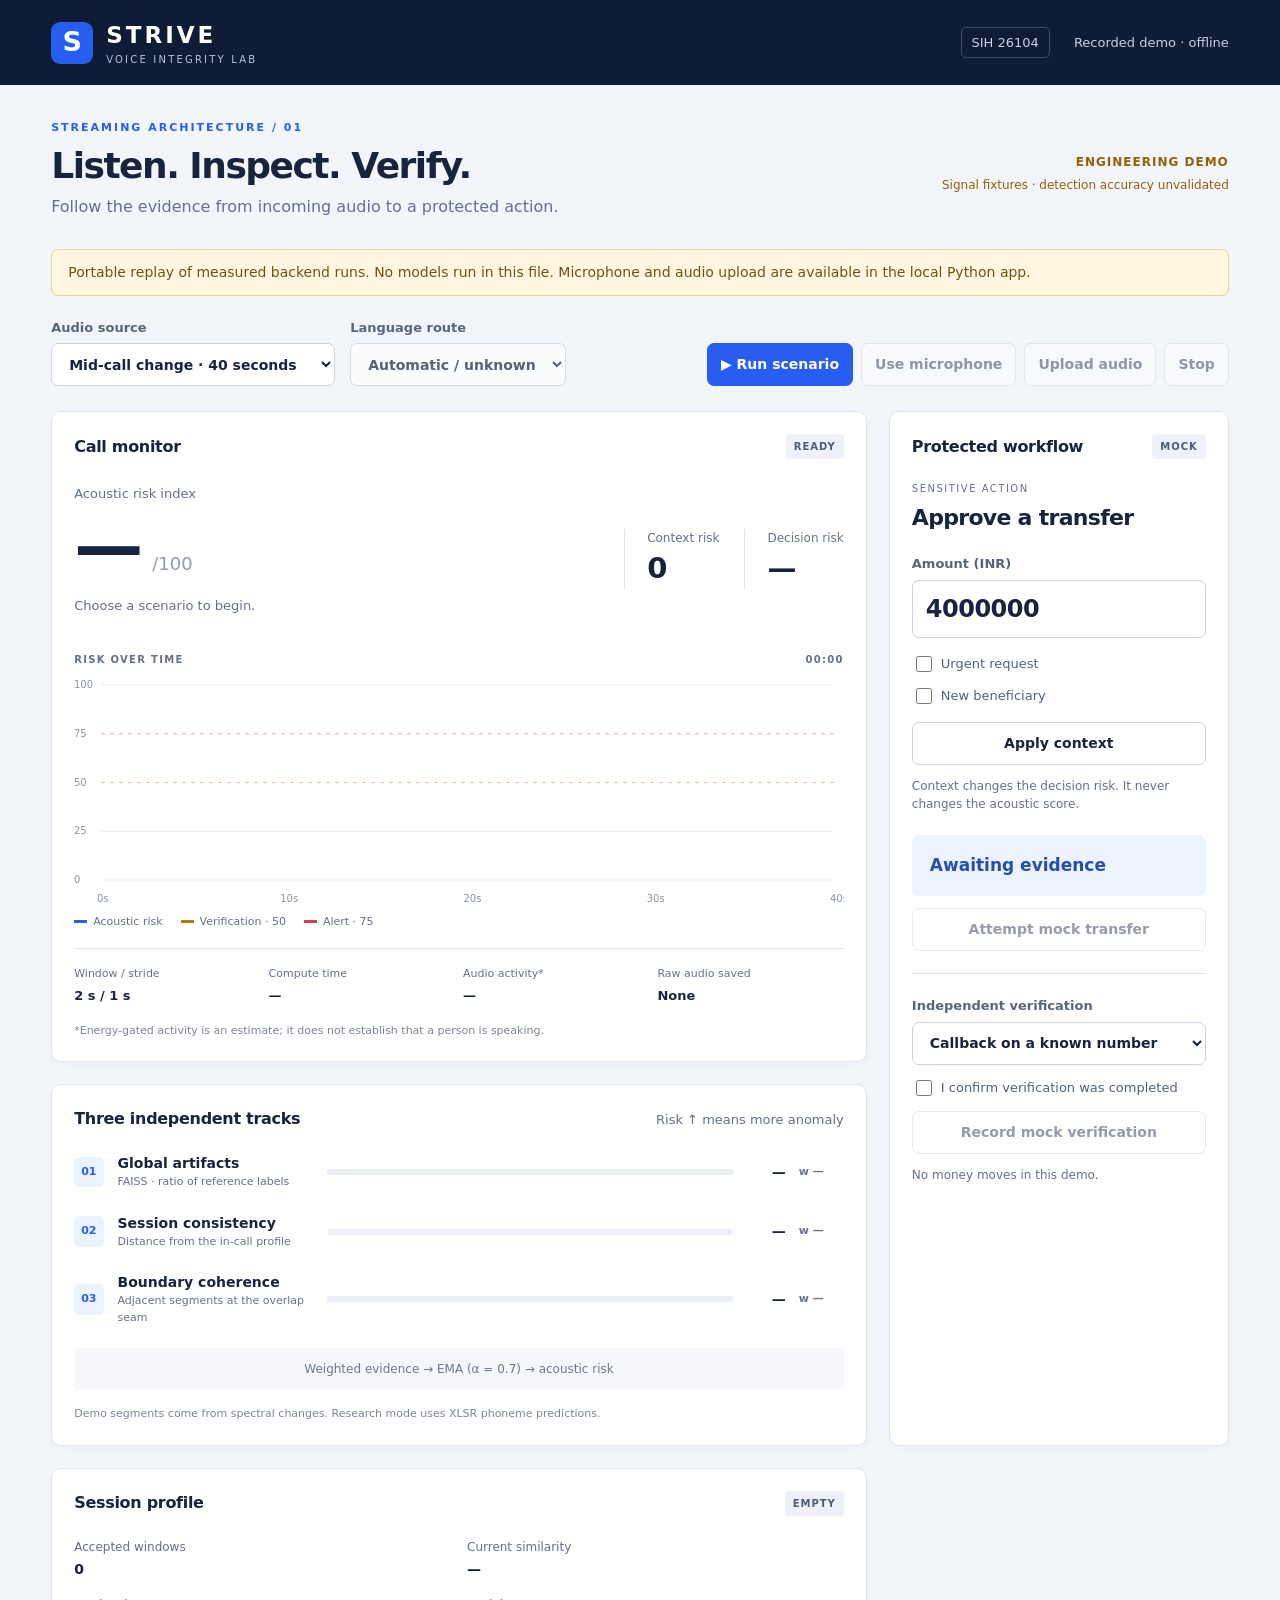
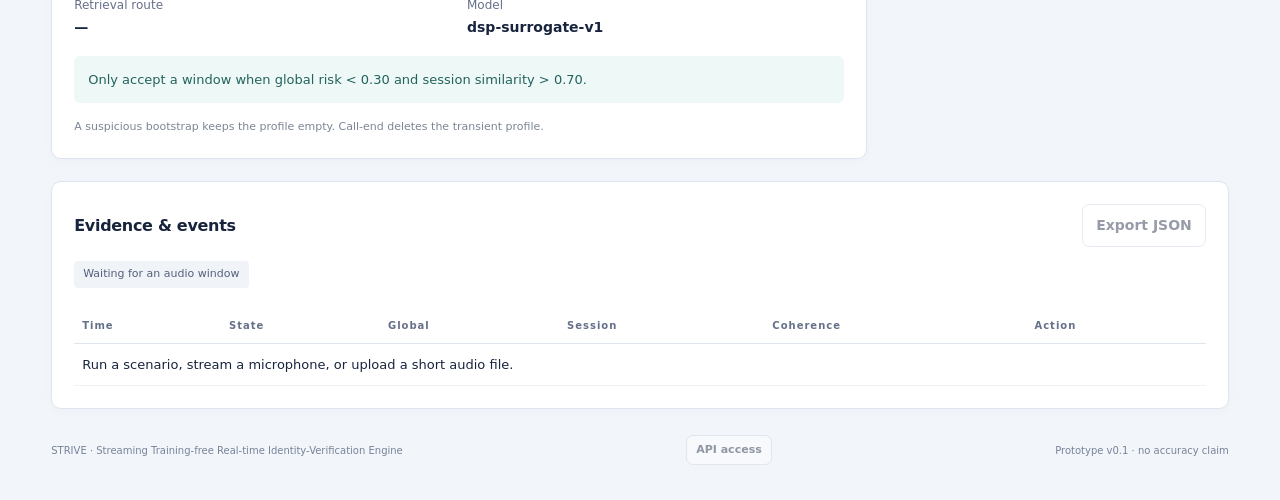
==== STRIVE_Demo.html @ f1f1dfae "Initial commit" ====
<!doctype html>
<html lang="en">
<head><meta charset="utf-8"><meta name="viewport" content="width=device-width, initial-scale=1"><title>STRIVE · Voice integrity lab</title><meta name="description" content="Explore the STRIVE streaming voice integrity architecture and verification workflow."><style>:root{color-scheme:light;--navy:#101c35;--blue:#275df0;--cyan:#087c89;--ink:#18243d;--muted:#657089;--border:#dfe5ef;--amber:#b7780b;--red:#cb4057;--surface:#fff;--bg:#f2f5fa}*{box-sizing:border-box}body{margin:0;font:16px/1.5 Inter,ui-sans-serif,system-ui,-apple-system,"Segoe UI",sans-serif;color:var(--ink);background:var(--bg)}button,input,select{font:inherit}button,select,input[type=number]{border:1px solid #cbd3e1;border-radius:7px;background:white;color:var(--ink);padding:10px 13px;min-height:43px}button{cursor:pointer;font-weight:600;font-size:14px;transition:background .15s}button:hover:not(:disabled){background:#edf2ff;border-color:var(--blue)}button:focus-visible,select:focus-visible,input:focus-visible{outline:3px solid #7a9cff;outline-offset:2px}button:disabled{opacity:.45;cursor:not-allowed}.primary{background:var(--blue);color:white;border-color:var(--blue)}button.primary:hover{color:var(--blue)}header{height:85px;display:flex;align-items:center;justify-content:space-between;padding:0 4%;background:var(--navy);color:white}.brand{display:flex;align-items:center;gap:13px;font-size:23px;letter-spacing:3px;font-weight:750}.brand small{display:block;font-size:10px;letter-spacing:2.2px;font-weight:500;color:#b6c4dd}.mark{height:42px;width:42px;display:grid;place-items:center;background:var(--blue);border-radius:9px;font-size:27px;letter-spacing:0}.header-end{display:flex;align-items:center;gap:24px;font-size:13px;color:#c8d1e2}.chip{border:1px solid #3d4b64;padding:5px 10px;border-radius:5px}main{max-width:1450px;margin:auto;padding:35px 4%}.intro{display:flex;justify-content:space-between;align-items:center;gap:30px;margin-bottom:22px}.eyebrow{font-size:11px;font-weight:750;letter-spacing:2px;color:var(--blue)}h1{font-size:36px;letter-spacing:-1.5px;margin:8px 0 3px;line-height:1.18}.intro p{margin:8px 0;color:var(--muted)}.mode{font-size:12px;font-weight:750;letter-spacing:1px;text-align:right;color:#926005}.mode span{display:block;font-size:12px;font-weight:400;letter-spacing:0;margin-top:5px}.notice{background:#fff7df;border:1px solid #ebd49a;padding:12px 16px;color:#6d521b;font-size:14px;border-radius:7px;margin-bottom:22px}.controls{display:flex;align-items:flex-end;gap:15px;margin-bottom:25px;flex-wrap:wrap}.controls label{min-width:180px}label{display:flex;flex-direction:column;gap:6px;color:#59657b;font-size:13px;font-weight:600}select{font-size:14px;max-width:100%;width:100%}.buttons{display:flex;gap:8px;flex-wrap:wrap;margin-left:auto}.grid{display:grid;grid-template-columns:minmax(0,1fr) 340px;gap:22px}.panel{background:var(--surface);border:1px solid var(--border);border-radius:10px;padding:22px;box-shadow:0 3px 10px #0d244006}.panel-heading{display:flex;align-items:center;justify-content:space-between;gap:15px;margin-bottom:22px}h2{font-size:16px;margin:0;letter-spacing:-.3px}.muted{color:var(--muted);font-size:13px}.tag{font-size:10px;letter-spacing:1px;font-weight:750;padding:5px 8px;border-radius:4px;background:#eef2f8;color:#4e5c74}.tag.alert{background:#fff0f2;color:#a6213d}.tag.warning{background:#fff3d8;color:#8b5e02}.tag.low{background:#e5f5f2;color:#126f63}.risk-area{display:flex;justify-content:space-between;align-items:center;gap:20px}.risk-number{display:flex;align-items:baseline;gap:12px}.risk-number strong{font-size:69px;font-weight:650;line-height:1.2;letter-spacing:-3px}.risk-number span{font-size:18px;color:#919bad}.risk-area p{font-size:13px;color:var(--muted);margin:8px 0 22px}.risk-secondary{display:flex;gap:25px}.risk-secondary div{border-left:1px solid var(--border);padding-left:22px;min-width:90px}.risk-secondary span{font-size:12px;display:block;color:var(--muted)}.risk-secondary strong{font-size:29px;font-weight:600}.chart-title{display:flex;justify-content:space-between;font-size:10px;letter-spacing:1.3px;font-weight:750;color:var(--muted);margin:14px 0 8px}canvas{width:100%;height:230px;display:block}.chart-legend{display:flex;gap:18px;font-size:11px;color:var(--muted);margin:9px 0 18px}.chart-legend i{display:inline-block;width:13px;height:3px;vertical-align:middle;margin-right:6px}.blue{background:var(--blue)}.amber{background:var(--amber)}.red{background:var(--red)}.telemetry{display:grid;grid-template-columns:repeat(4,1fr);border-top:1px solid var(--border);padding-top:17px;gap:8px}.telemetry span{display:block;font-size:11px;color:var(--muted)}.telemetry strong{font-size:13px;font-weight:650}.footnote{font-size:11px;line-height:1.6;color:#7c8595;margin:15px 0 0}.workflow{grid-column:2;grid-row:1 / span 2}.transfer-label{font-size:10px;letter-spacing:1.5px;color:var(--muted);margin-top:6px}h3{font-size:22px;margin:5px 0 20px;font-weight:600;letter-spacing:-.7px}.workflow input[type=number]{width:100%;font-size:24px;letter-spacing:-.5px;font-weight:600}.checks{display:flex;flex-direction:column;gap:10px;margin:15px 0}.checks label,.checkline{flex-direction:row;align-items:center;font-size:13px;font-weight:400;color:#52617b}input[type=checkbox]{width:16px;height:16px;accent-color:var(--blue)}.workflow button{width:100%}.workflow-note{font-size:12px;color:var(--muted);margin:12px 0 20px}.policy{padding:18px;border-radius:7px;background:#edf2ff;color:#234faf;font-size:17px;font-weight:650;margin:22px 0 12px}.policy.alert{background:#fff0f2;color:#ae2841}.policy.warning{background:#fff3db;color:#8a5c05}.verification{border-top:1px solid var(--border);margin-top:22px;padding-top:22px;display:flex;flex-direction:column;gap:12px}.track-row{display:grid;grid-template-columns:240px 1fr 40px 45px;gap:13px;align-items:center;margin-bottom:22px}.track-row>div{display:flex;gap:14px;align-items:center}.track-row b{font-size:11px;color:var(--blue);background:#edf2ff;padding:7px;border-radius:5px}.track-row span{font-size:14px;font-weight:550}.track-row small{font-size:11px;color:var(--muted);font-weight:400;display:block}.track-row>span:last-child{font-size:11px;color:var(--muted)}.track-row strong{font-size:14px;text-align:right}progress{width:100%;height:6px;accent-color:var(--blue);border:0;border-radius:3px;background:#ecf0f6}progress::-webkit-progress-bar{background:#ecf0f6;border-radius:3px}progress::-webkit-progress-value{background:var(--blue);border-radius:3px}.formula{background:#f5f7fb;border-radius:5px;padding:12px;color:#6c7891;font-size:12px;text-align:center}.profile{grid-column:1}.profile dl{display:grid;grid-template-columns:1fr 1fr;gap:16px;margin:0 0 18px}.profile dt{font-size:12px;color:var(--muted)}.profile dd{margin:3px 0 0;font-size:14px;font-weight:650;word-break:break-word}.gate{font-size:13px;padding:14px;background:#eef8f7;color:#23635e;border-radius:6px}.evidence{grid-column:1 / -1}.evidence .panel-heading{margin-bottom:14px}.reasons{display:flex;flex-wrap:wrap;gap:8px;margin-bottom:20px}.reasons span{padding:5px 9px;background:#f0f3f8;border-radius:4px;color:#53617c;font-size:11px}.event-table{overflow:auto;max-height:265px}table{border-collapse:collapse;width:100%;font-size:13px;white-space:nowrap}th{text-align:left;font-size:10px;letter-spacing:1px;color:var(--muted);font-weight:700;padding:10px 8px;border-bottom:1px solid var(--border);position:sticky;top:0;background:white}td{padding:11px 8px;border-bottom:1px solid #eef1f6}footer{display:flex;justify-content:space-between;align-items:center;gap:18px;margin-top:26px;color:#778399;font-size:10px}footer button{min-height:30px;padding:5px 9px;font-size:11px}body.busy #run,body.busy #mic,body.busy #upload{opacity:.5;pointer-events:none}@media(max-width:1100px){.grid{grid-template-columns:minmax(0,1fr) 300px}.track-row{grid-template-columns:190px 1fr 30px 35px}.buttons{margin-left:0}.risk-secondary{gap:12px}.risk-secondary div{padding-left:12px;min-width:70px}}@media(max-width:850px){main{padding:25px 5%}.grid{grid-template-columns:1fr}.workflow{grid-column:1;grid-row:auto}.profile{grid-column:1}.intro{align-items:flex-start;flex-direction:column;gap:10px}.mode{text-align:left}.track-row{grid-template-columns:200px 1fr 30px 35px}.header-end{gap:10px}.risk-number strong{font-size:56px}h1{font-size:32px}.controls label{flex:1}.buttons{width:100%}.buttons button{flex:1}.telemetry{grid-template-columns:1fr 1fr;gap:15px}.risk-secondary strong{font-size:24px}.evidence{grid-column:1}footer{flex-wrap:wrap}}@media(max-width:500px){.panel{padding:17px}.track-row{grid-template-columns:1fr 60px 28px;gap:8px}.track-row>span:last-child{display:none}.track-row small{font-size:10px}.risk-area{gap:10px}.risk-secondary{flex-direction:column;gap:6px}.risk-secondary strong{font-size:20px}.chart-legend{gap:8px;font-size:10px}.header-end #connection{display:none}.profile dl{grid-template-columns:1fr}h1{font-size:30px}}
</style></head>
<body>
<header><div class="brand"><span class="mark">S</span><div>STRIVE<small>VOICE INTEGRITY LAB</small></div></div><div class="header-end"><span class="chip">SIH 26104</span><span id="connection">Local engine</span></div></header>
<main>
  <div class="intro"><div><div class="eyebrow">STREAMING ARCHITECTURE / 01</div><h1>Listen. Inspect. Verify.</h1><p>Follow the evidence from incoming audio to a protected action.</p></div><div class="mode" id="mode">ENGINEERING DEMO<span>Signal fixtures · detection accuracy unvalidated</span></div></div>
  <div class="notice" id="notice" role="status">This demo uses two families of generated test signals. Scores demonstrate pipeline mechanics, not proof that a voice is genuine or cloned.</div>
  <section class="controls" aria-label="Audio source controls">
    <label>Audio source<select id="scenario"><option value="switch">Mid-call change · 40 seconds</option><option value="steady">Stable reference signal</option><option value="suspicious_start">Suspicious from the start</option><option value="silence">Silence / insufficient evidence</option></select></label>
    <label>Language route<select id="language"><option value="auto">Automatic / unknown</option><option value="hi">Hindi · हिन्दी</option><option value="ta">Tamil · தமிழ்</option><option value="te">Telugu · తెలుగు</option><option value="bn">Bengali · বাংলা</option><option value="mr">Marathi · मराठी</option><option value="kn">Kannada · ಕನ್ನಡ</option><option value="en">English</option><option value="mixed">Hinglish / mixed</option></select></label>
    <div class="buttons"><button id="run" class="primary">▶ Run scenario</button><button id="mic">Use microphone</button><button id="upload">Upload audio</button><input id="file" type="file" accept="audio/*" hidden><button id="stop" disabled>Stop</button></div>
  </section>
  <div class="grid">
    <section class="panel monitor"><div class="panel-heading"><h2>Call monitor</h2><span class="tag" id="call-state">READY</span></div>
      <div class="risk-area"><div><span class="muted">Acoustic risk index</span><div class="risk-number"><strong id="auth">—</strong><span>/100</span></div><p id="state-detail">Choose a scenario to begin.</p></div><div class="risk-secondary"><div><span>Context risk</span><strong id="context-risk">0</strong></div><div><span>Decision risk</span><strong id="decision">—</strong></div></div></div>
      <div class="chart-title"><span>RISK OVER TIME</span><span id="clock">00:00</span></div><canvas id="chart" height="230" aria-label="Acoustic risk history from 0 to 100" role="img"></canvas>
      <div class="chart-legend"><span><i class="blue"></i>Acoustic risk</span><span><i class="amber"></i>Verification · 50</span><span><i class="red"></i>Alert · 75</span></div>
      <div class="telemetry"><div><span>Window / stride</span><strong>2 s / 1 s</strong></div><div><span>Compute time</span><strong id="latency">—</strong></div><div><span>Audio activity*</span><strong id="voiced">—</strong></div><div><span>Raw audio saved</span><strong>None</strong></div></div>
      <p class="footnote">*Energy-gated activity is an estimate; it does not establish that a person is speaking.</p>
    </section>
    <aside class="panel workflow"><div class="panel-heading"><h2>Protected workflow</h2><span class="tag">MOCK</span></div><div class="transfer-label">SENSITIVE ACTION</div><h3>Approve a transfer</h3><label>Amount (INR)<input id="amount" type="number" value="4000000" min="0" max="1000000000000"></label><div class="checks"><label><input id="urgent" type="checkbox"> Urgent request</label><label><input id="beneficiary" type="checkbox"> New beneficiary</label></div><button id="context-apply">Apply context</button><p class="workflow-note">Context changes the decision risk. It never changes the acoustic score.</p><div id="policy" class="policy">Awaiting evidence</div><button id="transfer" disabled>Attempt mock transfer</button><div class="verification"><label>Independent verification<select id="verification"><option value="callback">Callback on a known number</option><option value="mfa">MFA completed outside the call</option><option value="supervisor">Supervisor confirmation</option></select></label><label class="checkline"><input type="checkbox" id="confirmed"> I confirm verification was completed</label><button id="verify" disabled>Record mock verification</button></div><p class="workflow-note" id="transaction-result" aria-live="polite">No money moves in this demo.</p></aside>
    <section class="panel tracks"><div class="panel-heading"><h2>Three independent tracks</h2><span class="muted">Risk ↑ means more anomaly</span></div><div class="track-row"><div><b>01</b><span>Global artifacts<small>FAISS · ratio of reference labels</small></span></div><progress id="global-bar" value="0" max="1"></progress><strong id="global-score">—</strong><span id="global-weight">w —</span></div><div class="track-row"><div><b>02</b><span>Session consistency<small>Distance from the in-call profile</small></span></div><progress id="session-bar" value="0" max="1"></progress><strong id="session-score">—</strong><span id="session-weight">w —</span></div><div class="track-row"><div><b>03</b><span>Boundary coherence<small>Adjacent segments at the overlap seam</small></span></div><progress id="coherence-bar" value="0" max="1"></progress><strong id="coherence-score">—</strong><span id="coherence-weight">w —</span></div><div class="formula">Weighted evidence → EMA (α = 0.7) → acoustic risk</div><p class="footnote">Demo segments come from spectral changes. Research mode uses XLSR phoneme predictions.</p></section>
    <section class="panel profile"><div class="panel-heading"><h2>Session profile</h2><span id="bootstrap" class="tag">EMPTY</span></div><dl><div><dt>Accepted windows</dt><dd id="entries">0</dd></div><div><dt>Current similarity</dt><dd id="similarity">—</dd></div><div><dt>Retrieval route</dt><dd id="route">—</dd></div><div><dt>Model</dt><dd id="model">dsp-surrogate-v1</dd></div></dl><div class="gate">Only accept a window when global risk &lt; 0.30 and session similarity &gt; 0.70.</div><p class="footnote">A suspicious bootstrap keeps the profile empty. Call-end deletes the transient profile.</p></section>
    <section class="panel evidence"><div class="panel-heading"><h2>Evidence & events</h2><button id="download" disabled>Export JSON</button></div><div id="reasons" class="reasons"><span>Waiting for an audio window</span></div><div class="event-table"><table><thead><tr><th>Time</th><th>State</th><th>Global</th><th>Session</th><th>Coherence</th><th>Action</th></tr></thead><tbody id="events"><tr><td colspan="6">Run a scenario, stream a microphone, or upload a short audio file.</td></tr></tbody></table></div></section>
  </div>
  <footer><span>STRIVE · Streaming Training-free Real-time Identity-Verification Engine</span><button id="auth-config">API access</button><span>Prototype v0.1 · no accuracy claim</span></footer>
</main><script>window.STRIVE_DEMO={"steady": {"call_id": "315dd044aa9e49a8b86d621df5231540", "events": [{"schema_version": "1.0", "call_id": "315dd044aa9e49a8b86d621df5231540", "timestamp": 1788779285.7389622, "session_age_s": 2.0, "voiced_seconds": 2.0, "s_risk": null, "authenticity_risk": null, "track_scores": {"s_global": 0.0, "s_session": null, "s_coherence": null}, "session_similarity": null, "weights": [1.0, 0.0, 0.0], "raw_fusion": 0.0, "language": "und", "language_source": "unavailable", "bootstrap": "pending", "profile_entries": 0, "retrieval": {"route": "global", "fallback": true, "available": true, "neighbors": 20, "fake_neighbors": 0, "mean_similarity": 0.9995}, "reasons": ["LOW_EVIDENCE", "GLOBAL_LANGUAGE_FALLBACK", "SURROGATE_FEATURES_NOT_A_DEEPFAKE_VERDICT"], "mode": "demo", "source": "engineering_fixture", "model_version": "dsp-surrogate-v1", "pipeline_version": "dsp-surrogate-v1", "calibrated": false, "demo_only": true, "evidence_eligible": false, "features": {"pitch_hz": 150.3, "rms": 0.0898, "activity_fraction": 1.0, "extractor": "dsp-surrogate-v1", "profile_kind": "acoustic-24", "segments_kind": "spectral-flux-surrogate"}, "latency_ms": 7.312, "stage_ms": {"features": 6.422, "tracks": 0.657}, "context_risk": 0.0, "decision_risk": null, "alert_level": "analyzing", "recommended_action": "AWAIT_EVIDENCE"}, {"schema_version": "1.0", "call_id": "315dd044aa9e49a8b86d621df5231540", "timestamp": 1788779285.7461078, "session_age_s": 3.0, "voiced_seconds": 3.0, "s_risk": null, "authenticity_risk": null, "track_scores": {"s_global": 0.0, "s_session": null, "s_coherence": 0.0005634427070617676}, "session_similarity": null, "weights": [0.8, 0.0, 0.2], "raw_fusion": 0.00011268854141235352, "language": "und", "language_source": "unavailable", "bootstrap": "pending", "profile_entries": 0, "retrieval": {"route": "global", "fallback": true, "available": true, "neighbors": 20, "fake_neighbors": 0, "mean_similarity": 0.9995}, "reasons": ["LOW_EVIDENCE", "GLOBAL_LANGUAGE_FALLBACK", "SURROGATE_FEATURES_NOT_A_DEEPFAKE_VERDICT"], "mode": "demo", "source": "engineering_fixture", "model_version": "dsp-surrogate-v1", "pipeline_version": "dsp-surrogate-v1", "calibrated": false, "demo_only": true, "evidence_eligible": false, "features": {"pitch_hz": 149.5, "rms": 0.0897, "activity_fraction": 1.0, "extractor": "dsp-surrogate-v1", "profile_kind": "acoustic-24", "segments_kind": "spectral-flux-surrogate"}, "latency_ms": 6.786, "stage_ms": {"features": 5.913, "tracks": 0.786}, "context_risk": 0.0, "decision_risk": null, "alert_level": "analyzing", "recommended_action": "AWAIT_EVIDENCE"}, {"schema_version": "1.0", "call_id": "315dd044aa9e49a8b86d621df5231540", "timestamp": 1788779285.7527883, "session_age_s": 4.0, "voiced_seconds": 4.0, "s_risk": 3.49334478378296e-05, "authenticity_risk": 3.49334478378296e-05, "track_scores": {"s_global": 0.0, "s_session": null, "s_coherence": 0.00018781423568725586}, "session_similarity": null, "weights": [0.8, 0.0, 0.2], "raw_fusion": 3.7562847137451175e-05, "language": "und", "language_source": "unavailable", "bootstrap": "pending", "profile_entries": 0, "retrieval": {"route": "global", "fallback": true, "available": true, "neighbors": 20, "fake_neighbors": 0, "mean_similarity": 0.9995}, "reasons": ["GLOBAL_LANGUAGE_FALLBACK", "SURROGATE_FEATURES_NOT_A_DEEPFAKE_VERDICT"], "mode": "demo", "source": "engineering_fixture", "model_version": "dsp-surrogate-v1", "pipeline_version": "dsp-surrogate-v1", "calibrated": false, "demo_only": true, "evidence_eligible": true, "features": {"pitch_hz": 147.3, "rms": 0.0898, "activity_fraction": 1.0, "extractor": "dsp-surrogate-v1", "profile_kind": "acoustic-24", "segments_kind": "spectral-flux-surrogate"}, "latency_ms": 6.475, "stage_ms": {"features": 5.755, "tracks": 0.641}, "context_risk": 0.0, "decision_risk": 3.493344783778163e-05, "alert_level": "low", "recommended_action": "CONTINUE_MONITORING"}, {"schema_version": "1.0", "call_id": "315dd044aa9e49a8b86d621df5231540", "timestamp": 1788779285.759789, "session_age_s": 5.0, "voiced_seconds": 5.0, "s_risk": 2.600551843643189e-05, "authenticity_risk": 2.600551843643189e-05, "track_scores": {"s_global": 0.0, "s_session": null, "s_coherence": 2.586841583251953e-05}, "session_similarity": null, "weights": [0.8, 0.0, 0.2], "raw_fusion": 5.173683166503907e-06, "language": "und", "language_source": "unavailable", "bootstrap": "trusted", "profile_entries": 4, "retrieval": {"route": "global", "fallback": true, "available": true, "neighbors": 20, "fake_neighbors": 0, "mean_similarity": 0.9995}, "reasons": ["GLOBAL_LANGUAGE_FALLBACK", "SURROGATE_FEATURES_NOT_A_DEEPFAKE_VERDICT"], "mode": "demo", "source": "engineering_fixture", "model_version": "dsp-surrogate-v1", "pipeline_version": "dsp-surrogate-v1", "calibrated": false, "demo_only": true, "evidence_eligible": true, "features": {"pitch_hz": 146.6, "rms": 0.0899, "activity_fraction": 1.0, "extractor": "dsp-surrogate-v1", "profile_kind": "acoustic-24", "segments_kind": "spectral-flux-surrogate"}, "latency_ms": 6.804, "stage_ms": {"features": 5.554, "tracks": 0.238}, "context_risk": 0.0, "decision_risk": 2.6005518436456043e-05, "alert_level": "low", "recommended_action": "CONTINUE_MONITORING"}, {"schema_version": "1.0", "call_id": "315dd044aa9e49a8b86d621df5231540", "timestamp": 1788779285.76712, "session_age_s": 6.0, "voiced_seconds": 6.0, "s_risk": 3.023804068565369e-05, "authenticity_risk": 3.023804068565369e-05, "track_scores": {"s_global": 0.0, "s_session": 2.5640640940016723e-05, "s_coherence": 0.00020056962966918945}, "session_similarity": 0.99997435935906, "weights": [0.8, 0.0, 0.2], "raw_fusion": 4.011392593383789e-05, "language": "und", "language_source": "unavailable", "bootstrap": "trusted", "profile_entries": 5, "retrieval": {"route": "global", "fallback": true, "available": true, "neighbors": 20, "fake_neighbors": 0, "mean_similarity": 0.9995}, "reasons": ["GLOBAL_LANGUAGE_FALLBACK", "SURROGATE_FEATURES_NOT_A_DEEPFAKE_VERDICT"], "mode": "demo", "source": "engineering_fixture", "model_version": "dsp-surrogate-v1", "pipeline_version": "dsp-surrogate-v1", "calibrated": false, "demo_only": true, "evidence_eligible": true, "features": {"pitch_hz": 148.4, "rms": 0.0899, "activity_fraction": 1.0, "extractor": "dsp-surrogate-v1", "profile_kind": "acoustic-24", "segments_kind": "spectral-flux-surrogate"}, "latency_ms": 7.127, "stage_ms": {"features": 5.969, "tracks": 0.883}, "context_risk": 0.0, "decision_risk": 3.0238040685692802e-05, "alert_level": "low", "recommended_action": "CONTINUE_MONITORING"}, {"schema_version": "1.0", "call_id": "315dd044aa9e49a8b86d621df5231540", "timestamp": 1788779285.7735305, "session_age_s": 7.0, "voiced_seconds": 7.0, "s_risk": 5.1758116364479076e-05, "authenticity_risk": 5.1758116364479076e-05, "track_scores": {"s_global": 0.0, "s_session": 2.123415470123291e-05, "s_coherence": 0.0005098581314086914}, "session_similarity": 0.9999787658452988, "weights": [0.8, 0.0, 0.2], "raw_fusion": 0.00010197162628173829, "language": "und", "language_source": "unavailable", "bootstrap": "trusted", "profile_entries": 6, "retrieval": {"route": "global", "fallback": true, "available": true, "neighbors": 20, "fake_neighbors": 0, "mean_similarity": 0.9995}, "reasons": ["GLOBAL_LANGUAGE_FALLBACK", "SURROGATE_FEATURES_NOT_A_DEEPFAKE_VERDICT"], "mode": "demo", "source": "engineering_fixture", "model_version": "dsp-surrogate-v1", "pipeline_version": "dsp-surrogate-v1", "calibrated": false, "demo_only": true, "evidence_eligible": true, "features": {"pitch_hz": 150.2, "rms": 0.0898, "activity_fraction": 1.0, "extractor": "dsp-surrogate-v1", "profile_kind": "acoustic-24", "segments_kind": "spectral-flux-surrogate"}, "latency_ms": 6.189, "stage_ms": {"features": 5.222, "tracks": 0.716}, "context_risk": 0.0, "decision_risk": 5.175811636448646e-05, "alert_level": "low", "recommended_action": "CONTINUE_MONITORING"}, {"schema_version": "1.0", "call_id": "315dd044aa9e49a8b86d621df5231540", "timestamp": 1788779285.7807405, "session_age_s": 8.0, "voiced_seconds": 8.0, "s_risk": 6.842434219121935e-05, "authenticity_risk": 6.842434219121935e-05, "track_scores": {"s_global": 0.0, "s_session": 1.6235879489290284e-05, "s_coherence": 0.0005365610122680664}, "session_similarity": 0.9999837641205107, "weights": [0.8, 0.0, 0.2], "raw_fusion": 0.00010731220245361329, "language": "und", "language_source": "unavailable", "bootstrap": "trusted", "profile_entries": 7, "retrieval": {"route": "global", "fallback": true, "available": true, "neighbors": 20, "fake_neighbors": 0, "mean_similarity": 0.9995}, "reasons": ["GLOBAL_LANGUAGE_FALLBACK", "SURROGATE_FEATURES_NOT_A_DEEPFAKE_VERDICT"], "mode": "demo", "source": "engineering_fixture", "model_version": "dsp-surrogate-v1", "pipeline_version": "dsp-surrogate-v1", "calibrated": false, "demo_only": true, "evidence_eligible": true, "features": {"pitch_hz": 149.5, "rms": 0.0898, "activity_fraction": 1.0, "extractor": "dsp-surrogate-v1", "profile_kind": "acoustic-24", "segments_kind": "spectral-flux-surrogate"}, "latency_ms": 6.719, "stage_ms": {"features": 5.735, "tracks": 0.714}, "context_risk": 0.0, "decision_risk": 6.842434219123117e-05, "alert_level": "low", "recommended_action": "CONTINUE_MONITORING"}, {"schema_version": "1.0", "call_id": "315dd044aa9e49a8b86d621df5231540", "timestamp": 1788779285.7875097, "session_age_s": 9.0, "voiced_seconds": 9.0, "s_risk": 6.022804844498636e-05, "authenticity_risk": 6.022804844498636e-05, "track_scores": {"s_global": 0.0, "s_session": 1.9235270363959778e-05, "s_coherence": 0.00020551681518554688}, "session_similarity": 0.999980764729636, "weights": [0.8, 0.0, 0.2], "raw_fusion": 4.1103363037109376e-05, "language": "und", "language_source": "unavailable", "bootstrap": "trusted", "profile_entries": 8, "retrieval": {"route": "global", "fallback": true, "available": true, "neighbors": 20, "fake_neighbors": 0, "mean_similarity": 0.9995}, "reasons": ["GLOBAL_LANGUAGE_FALLBACK", "SURROGATE_FEATURES_NOT_A_DEEPFAKE_VERDICT"], "mode": "demo", "source": "engineering_fixture", "model_version": "dsp-surrogate-v1", "pipeline_version": "dsp-surrogate-v1", "calibrated": false, "demo_only": true, "evidence_eligible": true, "features": {"pitch_hz": 147.3, "rms": 0.0899, "activity_fraction": 1.0, "extractor": "dsp-surrogate-v1", "profile_kind": "acoustic-24", "segments_kind": "spectral-flux-surrogate"}, "latency_ms": 6.469, "stage_ms": {"features": 5.35, "tracks": 0.845}, "context_risk": 0.0, "decision_risk": 6.0228048444965765e-05, "alert_level": "low", "recommended_action": "CONTINUE_MONITORING"}, {"schema_version": "1.0", "call_id": "315dd044aa9e49a8b86d621df5231540", "timestamp": 1788779285.7945015, "session_age_s": 10.0, "voiced_seconds": 10.0, "s_risk": 4.377253559911252e-05, "authenticity_risk": 4.377253559911252e-05, "track_scores": {"s_global": 0.0, "s_session": 1.8837196486320984e-05, "s_coherence": 2.6881694793701172e-05}, "session_similarity": 0.9999811628035137, "weights": [0.8, 0.0, 0.2], "raw_fusion": 5.3763389587402345e-06, "language": "und", "language_source": "unavailable", "bootstrap": "trusted", "profile_entries": 9, "retrieval": {"route": "global", "fallback": true, "available": true, "neighbors": 20, "fake_neighbors": 0, "mean_similarity": 0.9995}, "reasons": ["GLOBAL_LANGUAGE_FALLBACK", "SURROGATE_FEATURES_NOT_A_DEEPFAKE_VERDICT"], "mode": "demo", "source": "engineering_fixture", "model_version": "dsp-surrogate-v1", "pipeline_version": "dsp-surrogate-v1", "calibrated": false, "demo_only": true, "evidence_eligible": true, "features": {"pitch_hz": 146.6, "rms": 0.0899, "activity_fraction": 1.0, "extractor": "dsp-surrogate-v1", "profile_kind": "acoustic-24", "segments_kind": "spectral-flux-surrogate"}, "latency_ms": 6.671, "stage_ms": {"features": 5.532, "tracks": 0.767}, "context_risk": 0.0, "decision_risk": 4.377253559906258e-05, "alert_level": "low", "recommended_action": "CONTINUE_MONITORING"}, {"schema_version": "1.0", "call_id": "315dd044aa9e49a8b86d621df5231540", "timestamp": 1788779285.801113, "session_age_s": 11.0, "voiced_seconds": 11.0, "s_risk": 4.33258354204774e-05, "authenticity_risk": 4.33258354204774e-05, "track_scores": {"s_global": 0.0, "s_session": 1.3900654656562317e-05, "s_coherence": 0.00021141767501831055}, "session_similarity": 0.9999860993453434, "weights": [0.8, 0.0, 0.2], "raw_fusion": 4.2283535003662115e-05, "language": "und", "language_source": "unavailable", "bootstrap": "trusted", "profile_entries": 10, "retrieval": {"route": "global", "fallback": true, "available": true, "neighbors": 20, "fake_neighbors": 0, "mean_similarity": 0.9995}, "reasons": ["GLOBAL_LANGUAGE_FALLBACK", "SURROGATE_FEATURES_NOT_A_DEEPFAKE_VERDICT"], "mode": "demo", "source": "engineering_fixture", "model_version": "dsp-surrogate-v1", "pipeline_version": "dsp-surrogate-v1", "calibrated": false, "demo_only": true, "evidence_eligible": true, "features": {"pitch_hz": 148.4, "rms": 0.0898, "activity_fraction": 1.0, "extractor": "dsp-surrogate-v1", "profile_kind": "acoustic-24", "segments_kind": "spectral-flux-surrogate"}, "latency_ms": 6.321, "stage_ms": {"features": 5.359, "tracks": 0.712}, "context_risk": 0.0, "decision_risk": 4.3325835420438e-05, "alert_level": "low", "recommended_action": "CONTINUE_MONITORING"}, {"schema_version": "1.0", "call_id": "315dd044aa9e49a8b86d621df5231540", "timestamp": 1788779285.8083775, "session_age_s": 12.0, "voiced_seconds": 12.0, "s_risk": 6.074433502321602e-05, "authenticity_risk": 6.074433502321602e-05, "track_scores": {"s_global": 0.0, "s_session": 1.4113528387871277e-05, "s_coherence": 0.0005069375038146973}, "session_similarity": 0.9999858864716121, "weights": [0.8, 0.0, 0.2], "raw_fusion": 0.00010138750076293945, "language": "und", "language_source": "unavailable", "bootstrap": "trusted", "profile_entries": 11, "retrieval": {"route": "global", "fallback": true, "available": true, "neighbors": 20, "fake_neighbors": 0, "mean_similarity": 0.9995}, "reasons": ["GLOBAL_LANGUAGE_FALLBACK", "SURROGATE_FEATURES_NOT_A_DEEPFAKE_VERDICT"], "mode": "demo", "source": "engineering_fixture", "model_version": "dsp-surrogate-v1", "pipeline_version": "dsp-surrogate-v1", "calibrated": false, "demo_only": true, "evidence_eligible": true, "features": {"pitch_hz": 150.3, "rms": 0.0897, "activity_fraction": 1.0, "extractor": "dsp-surrogate-v1", "profile_kind": "acoustic-24", "segments_kind": "spectral-flux-surrogate"}, "latency_ms": 7.008, "stage_ms": {"features": 5.778, "tracks": 0.96}, "context_risk": 0.0, "decision_risk": 6.074433502323284e-05, "alert_level": "low", "recommended_action": "CONTINUE_MONITORING"}, {"schema_version": "1.0", "call_id": "315dd044aa9e49a8b86d621df5231540", "timestamp": 1788779285.815256, "session_age_s": 13.0, "voiced_seconds": 13.0, "s_risk": 7.47003901375891e-05, "authenticity_risk": 7.47003901375891e-05, "track_scores": {"s_global": 0.0, "s_session": 1.0747994695359253e-05, "s_coherence": 0.0005363225936889648}, "session_similarity": 0.9999892520053046, "weights": [0.8, 0.0, 0.2], "raw_fusion": 0.00010726451873779298, "language": "und", "language_source": "unavailable", "bootstrap": "trusted", "profile_entries": 12, "retrieval": {"route": "global", "fallback": true, "available": true, "neighbors": 20, "fake_neighbors": 0, "mean_similarity": 0.9995}, "reasons": ["GLOBAL_LANGUAGE_FALLBACK", "SURROGATE_FEATURES_NOT_A_DEEPFAKE_VERDICT"], "mode": "demo", "source": "engineering_fixture", "model_version": "dsp-surrogate-v1", "pipeline_version": "dsp-surrogate-v1", "calibrated": false, "demo_only": true, "evidence_eligible": true, "features": {"pitch_hz": 149.5, "rms": 0.0897, "activity_fraction": 1.0, "extractor": "dsp-surrogate-v1", "profile_kind": "acoustic-24", "segments_kind": "spectral-flux-surrogate"}, "latency_ms": 6.594, "stage_ms": {"features": 5.605, "tracks": 0.714}, "context_risk": 0.0, "decision_risk": 7.470039013757201e-05, "alert_level": "low", "recommended_action": "CONTINUE_MONITORING"}, {"schema_version": "1.0", "call_id": "315dd044aa9e49a8b86d621df5231540", "timestamp": 1788779285.8218863, "session_age_s": 14.0, "voiced_seconds": 14.0, "s_risk": 6.364495792602429e-05, "authenticity_risk": 6.364495792602429e-05, "track_scores": {"s_global": 0.0, "s_session": 1.2029494558030152e-05, "s_coherence": 0.00018924474716186523}, "session_similarity": 0.999987970505442, "weights": [0.8, 0.0, 0.2], "raw_fusion": 3.784894943237305e-05, "language": "und", "language_source": "unavailable", "bootstrap": "trusted", "profile_entries": 13, "retrieval": {"route": "global", "fallback": true, "available": true, "neighbors": 20, "fake_neighbors": 0, "mean_similarity": 0.9995}, "reasons": ["GLOBAL_LANGUAGE_FALLBACK", "SURROGATE_FEATURES_NOT_A_DEEPFAKE_VERDICT"], "mode": "demo", "source": "engineering_fixture", "model_version": "dsp-surrogate-v1", "pipeline_version": "dsp-surrogate-v1", "calibrated": false, "demo_only": true, "evidence_eligible": true, "features": {"pitch_hz": 147.3, "rms": 0.0898, "activity_fraction": 1.0, "extractor": "dsp-surrogate-v1", "profile_kind": "acoustic-24", "segments_kind": "spectral-flux-surrogate"}, "latency_ms": 6.37, "stage_ms": {"features": 5.438, "tracks": 0.636}, "context_risk": 0.0, "decision_risk": 6.364495792599012e-05, "alert_level": "low", "recommended_action": "CONTINUE_MONITORING"}, {"schema_version": "1.0", "call_id": "315dd044aa9e49a8b86d621df5231540", "timestamp": 1788779285.8292153, "session_age_s": 15.0, "voiced_seconds": 15.0, "s_risk": 4.7278063736099816e-05, "authenticity_risk": 4.7278063736099816e-05, "track_scores": {"s_global": 0.0, "s_session": 1.177830355514331e-05, "s_coherence": 2.777576446533203e-05}, "session_similarity": 0.9999882216964449, "weights": [0.5, 0.3, 0.2], "raw_fusion": 9.0886439596094e-06, "language": "und", "language_source": "unavailable", "bootstrap": "trusted", "profile_entries": 14, "retrieval": {"route": "global", "fallback": true, "available": true, "neighbors": 20, "fake_neighbors": 0, "mean_similarity": 0.9995}, "reasons": ["GLOBAL_LANGUAGE_FALLBACK", "SURROGATE_FEATURES_NOT_A_DEEPFAKE_VERDICT"], "mode": "demo", "source": "engineering_fixture", "model_version": "dsp-surrogate-v1", "pipeline_version": "dsp-surrogate-v1", "calibrated": false, "demo_only": true, "evidence_eligible": true, "features": {"pitch_hz": 146.6, "rms": 0.0898, "activity_fraction": 1.0, "extractor": "dsp-surrogate-v1", "profile_kind": "acoustic-24", "segments_kind": "spectral-flux-surrogate"}, "latency_ms": 7.078, "stage_ms": {"features": 5.794, "tracks": 1.028}, "context_risk": 0.0, "decision_risk": 4.727806373605592e-05, "alert_level": "low", "recommended_action": "CONTINUE_MONITORING"}, {"schema_version": "1.0", "call_id": "315dd044aa9e49a8b86d621df5231540", "timestamp": 1788779285.8418903, "session_age_s": 16.0, "voiced_seconds": 16.0, "s_risk": 4.6662790503460754e-05, "authenticity_risk": 4.6662790503460754e-05, "track_scores": {"s_global": 0.0, "s_session": 9.017331259575379e-06, "s_coherence": 0.00021260976791381836}, "session_similarity": 0.9999909826687404, "weights": [0.5, 0.3, 0.2], "raw_fusion": 4.522715296063629e-05, "language": "und", "language_source": "unavailable", "bootstrap": "trusted", "profile_entries": 15, "retrieval": {"route": "global", "fallback": true, "available": true, "neighbors": 20, "fake_neighbors": 0, "mean_similarity": 0.9995}, "reasons": ["GLOBAL_LANGUAGE_FALLBACK", "SURROGATE_FEATURES_NOT_A_DEEPFAKE_VERDICT"], "mode": "demo", "source": "engineering_fixture", "model_version": "dsp-surrogate-v1", "pipeline_version": "dsp-surrogate-v1", "calibrated": false, "demo_only": true, "evidence_eligible": true, "features": {"pitch_hz": 148.4, "rms": 0.0898, "activity_fraction": 1.0, "extractor": "dsp-surrogate-v1", "profile_kind": "acoustic-24", "segments_kind": "spectral-flux-surrogate"}, "latency_ms": 12.403, "stage_ms": {"features": 5.526, "tracks": 6.542}, "context_risk": 0.0, "decision_risk": 4.666279050347111e-05, "alert_level": "low", "recommended_action": "CONTINUE_MONITORING"}, {"schema_version": "1.0", "call_id": "315dd044aa9e49a8b86d621df5231540", "timestamp": 1788779285.8495789, "session_age_s": 17.0, "voiced_seconds": 17.0, "s_risk": 6.633480877239748e-05, "authenticity_risk": 6.633480877239748e-05, "track_scores": {"s_global": 0.0, "s_session": 9.419662611809265e-06, "s_coherence": 0.0005470514297485352}, "session_similarity": 0.9999905803373882, "weights": [0.5, 0.3, 0.2], "raw_fusion": 0.00011223618473324982, "language": "und", "language_source": "unavailable", "bootstrap": "trusted", "profile_entries": 16, "retrieval": {"route": "global", "fallback": true, "available": true, "neighbors": 20, "fake_neighbors": 0, "mean_similarity": 0.9995}, "reasons": ["GLOBAL_LANGUAGE_FALLBACK", "SURROGATE_FEATURES_NOT_A_DEEPFAKE_VERDICT"], "mode": "demo", "source": "engineering_fixture", "model_version": "dsp-surrogate-v1", "pipeline_version": "dsp-surrogate-v1", "calibrated": false, "demo_only": true, "evidence_eligible": true, "features": {"pitch_hz": 150.2, "rms": 0.0898, "activity_fraction": 1.0, "extractor": "dsp-surrogate-v1", "profile_kind": "acoustic-24", "segments_kind": "spectral-flux-surrogate"}, "latency_ms": 7.296, "stage_ms": {"features": 6.063, "tracks": 0.822}, "context_risk": 0.0, "decision_risk": 6.633480877238362e-05, "alert_level": "low", "recommended_action": "CONTINUE_MONITORING"}, {"schema_version": "1.0", "call_id": "315dd044aa9e49a8b86d621df5231540", "timestamp": 1788779285.856352, "session_age_s": 18.0, "voiced_seconds": 18.0, "s_risk": 8.131247106583388e-05, "authenticity_risk": 8.131247106583388e-05, "track_scores": {"s_global": 0.0, "s_session": 7.495284080505371e-06, "s_coherence": 0.0005700588226318359}, "session_similarity": 0.9999925047159195, "weights": [0.5, 0.3, 0.2], "raw_fusion": 0.0001162603497505188, "language": "und", "language_source": "unavailable", "bootstrap": "trusted", "profile_entries": 17, "retrieval": {"route": "global", "fallback": true, "available": true, "neighbors": 20, "fake_neighbors": 0, "mean_similarity": 0.9995}, "reasons": ["GLOBAL_LANGUAGE_FALLBACK", "SURROGATE_FEATURES_NOT_A_DEEPFAKE_VERDICT"], "mode": "demo", "source": "engineering_fixture", "model_version": "dsp-surrogate-v1", "pipeline_version": "dsp-surrogate-v1", "calibrated": false, "demo_only": true, "evidence_eligible": true, "features": {"pitch_hz": 149.5, "rms": 0.0898, "activity_fraction": 1.0, "extractor": "dsp-surrogate-v1", "profile_kind": "acoustic-24", "segments_kind": "spectral-flux-surrogate"}, "latency_ms": 6.418, "stage_ms": {"features": 5.346, "tracks": 0.799}, "context_risk": 0.0, "decision_risk": 8.131247106579753e-05, "alert_level": "low", "recommended_action": "CONTINUE_MONITORING"}, {"schema_version": "1.0", "call_id": "315dd044aa9e49a8b86d621df5231540", "timestamp": 1788779285.8634932, "session_age_s": 19.0, "voiced_seconds": 19.0, "s_risk": 6.785498996947238e-05, "authenticity_risk": 6.785498996947238e-05, "track_scores": {"s_global": 0.0, "s_session": 7.510185241699219e-06, "s_coherence": 0.0001710057258605957}, "session_similarity": 0.9999924898147583, "weights": [0.5, 0.3, 0.2], "raw_fusion": 3.645420074462891e-05, "language": "und", "language_source": "unavailable", "bootstrap": "trusted", "profile_entries": 18, "retrieval": {"route": "global", "fallback": true, "available": true, "neighbors": 20, "fake_neighbors": 0, "mean_similarity": 0.9995}, "reasons": ["GLOBAL_LANGUAGE_FALLBACK", "SURROGATE_FEATURES_NOT_A_DEEPFAKE_VERDICT"], "mode": "demo", "source": "engineering_fixture", "model_version": "dsp-surrogate-v1", "pipeline_version": "dsp-surrogate-v1", "calibrated": false, "demo_only": true, "evidence_eligible": true, "features": {"pitch_hz": 147.3, "rms": 0.0898, "activity_fraction": 1.0, "extractor": "dsp-surrogate-v1", "profile_kind": "acoustic-24", "segments_kind": "spectral-flux-surrogate"}, "latency_ms": 6.873, "stage_ms": {"features": 5.722, "tracks": 0.89}, "context_risk": 0.0, "decision_risk": 6.785498996941808e-05, "alert_level": "low", "recommended_action": "CONTINUE_MONITORING"}, {"schema_version": "1.0", "call_id": "315dd044aa9e49a8b86d621df5231540", "timestamp": 1788779285.8708143, "session_age_s": 20.0, "voiced_seconds": 20.0, "s_risk": 5.008439791746615e-05, "authenticity_risk": 5.008439791746615e-05, "track_scores": {"s_global": 0.0, "s_session": 8.625643593940246e-06, "s_coherence": 3.0159950256347656e-05}, "session_similarity": 0.9999913743564061, "weights": [0.5, 0.3, 0.2], "raw_fusion": 8.619683129451605e-06, "language": "und", "language_source": "unavailable", "bootstrap": "trusted", "profile_entries": 19, "retrieval": {"route": "global", "fallback": true, "available": true, "neighbors": 20, "fake_neighbors": 0, "mean_similarity": 0.9995}, "reasons": ["GLOBAL_LANGUAGE_FALLBACK", "SURROGATE_FEATURES_NOT_A_DEEPFAKE_VERDICT"], "mode": "demo", "source": "engineering_fixture", "model_version": "dsp-surrogate-v1", "pipeline_version": "dsp-surrogate-v1", "calibrated": false, "demo_only": true, "evidence_eligible": true, "features": {"pitch_hz": 146.6, "rms": 0.0899, "activity_fraction": 1.0, "extractor": "dsp-surrogate-v1", "profile_kind": "acoustic-24", "segments_kind": "spectral-flux-surrogate"}, "latency_ms": 6.996, "stage_ms": {"features": 5.694, "tracks": 0.997}, "context_risk": 0.0, "decision_risk": 5.0084397917427026e-05, "alert_level": "low", "recommended_action": "CONTINUE_MONITORING"}, {"schema_version": "1.0", "call_id": "315dd044aa9e49a8b86d621df5231540", "timestamp": 1788779285.8805656, "session_age_s": 21.0, "voiced_seconds": 21.0, "s_risk": 4.723975602428062e-05, "authenticity_risk": 4.723975602428062e-05, "track_scores": {"s_global": 0.0, "s_session": 6.59482819687085e-06, "s_coherence": 0.00019311904907226562}, "session_similarity": 0.9999934051718031, "weights": [0.5, 0.3, 0.2], "raw_fusion": 4.060225827351438e-05, "language": "und", "language_source": "unavailable", "bootstrap": "trusted", "profile_entries": 20, "retrieval": {"route": "global", "fallback": true, "available": true, "neighbors": 20, "fake_neighbors": 0, "mean_similarity": 0.9995}, "reasons": ["GLOBAL_LANGUAGE_FALLBACK", "SURROGATE_FEATURES_NOT_A_DEEPFAKE_VERDICT"], "mode": "demo", "source": "engineering_fixture", "model_version": "dsp-surrogate-v1", "pipeline_version": "dsp-surrogate-v1", "calibrated": false, "demo_only": true, "evidence_eligible": true, "features": {"pitch_hz": 148.4, "rms": 0.0898, "activity_fraction": 1.0, "extractor": "dsp-surrogate-v1", "profile_kind": "acoustic-24", "segments_kind": "spectral-flux-surrogate"}, "latency_ms": 9.157, "stage_ms": {"features": 5.793, "tracks": 3.084}, "context_risk": 0.0, "decision_risk": 4.723975602427544e-05, "alert_level": "low", "recommended_action": "CONTINUE_MONITORING"}, {"schema_version": "1.0", "call_id": "315dd044aa9e49a8b86d621df5231540", "timestamp": 1788779285.8888807, "session_age_s": 22.0, "voiced_seconds": 22.0, "s_risk": 6.485973335992686e-05, "authenticity_risk": 6.485973335992686e-05, "track_scores": {"s_global": 0.0, "s_session": 7.45696680892749e-06, "s_coherence": 0.0005186796188354492}, "session_similarity": 0.9999925430331911, "weights": [0.5, 0.3, 0.2], "raw_fusion": 0.00010597301380976809, "language": "und", "language_source": "unavailable", "bootstrap": "trusted", "profile_entries": 21, "retrieval": {"route": "global", "fallback": true, "available": true, "neighbors": 20, "fake_neighbors": 0, "mean_similarity": 0.9995}, "reasons": ["GLOBAL_LANGUAGE_FALLBACK", "SURROGATE_FEATURES_NOT_A_DEEPFAKE_VERDICT"], "mode": "demo", "source": "engineering_fixture", "model_version": "dsp-surrogate-v1", "pipeline_version": "dsp-surrogate-v1", "calibrated": false, "demo_only": true, "evidence_eligible": true, "features": {"pitch_hz": 150.3, "rms": 0.0898, "activity_fraction": 1.0, "extractor": "dsp-surrogate-v1", "profile_kind": "acoustic-24", "segments_kind": "spectral-flux-surrogate"}, "latency_ms": 7.991, "stage_ms": {"features": 6.438, "tracks": 1.257}, "context_risk": 0.0, "decision_risk": 6.485973335990103e-05, "alert_level": "low", "recommended_action": "CONTINUE_MONITORING"}, {"schema_version": "1.0", "call_id": "315dd044aa9e49a8b86d621df5231540", "timestamp": 1788779285.8982658, "session_age_s": 23.0, "voiced_seconds": 23.0, "s_risk": 7.890477526001393e-05, "authenticity_risk": 7.890477526001393e-05, "track_scores": {"s_global": 0.0, "s_session": 6.560768399888062e-06, "s_coherence": 0.0005485415458679199}, "session_similarity": 0.9999934392316001, "weights": [0.5, 0.3, 0.2], "raw_fusion": 0.00011167653969355041, "language": "und", "language_source": "unavailable", "bootstrap": "trusted", "profile_entries": 22, "retrieval": {"route": "global", "fallback": true, "available": true, "neighbors": 20, "fake_neighbors": 0, "mean_similarity": 0.9995}, "reasons": ["GLOBAL_LANGUAGE_FALLBACK", "SURROGATE_FEATURES_NOT_A_DEEPFAKE_VERDICT"], "mode": "demo", "source": "engineering_fixture", "model_version": "dsp-surrogate-v1", "pipeline_version": "dsp-surrogate-v1", "calibrated": false, "demo_only": true, "evidence_eligible": true, "features": {"pitch_hz": 149.5, "rms": 0.0897, "activity_fraction": 1.0, "extractor": "dsp-surrogate-v1", "profile_kind": "acoustic-24", "segments_kind": "spectral-flux-surrogate"}, "latency_ms": 9.105, "stage_ms": {"features": 7.16, "tracks": 0.918}, "context_risk": 0.0, "decision_risk": 7.890477526006912e-05, "alert_level": "low", "recommended_action": "CONTINUE_MONITORING"}, {"schema_version": "1.0", "call_id": "315dd044aa9e49a8b86d621df5231540", "timestamp": 1788779285.9052467, "session_age_s": 24.0, "voiced_seconds": 24.0, "s_risk": 6.76728533340012e-05, "authenticity_risk": 6.76728533340012e-05, "track_scores": {"s_global": 0.0, "s_session": 6.132892199861573e-06, "s_coherence": 0.00019812583923339844}, "session_similarity": 0.9999938671078001, "weights": [0.5, 0.3, 0.2], "raw_fusion": 4.146503550663816e-05, "language": "und", "language_source": "unavailable", "bootstrap": "trusted", "profile_entries": 23, "retrieval": {"route": "global", "fallback": true, "available": true, "neighbors": 20, "fake_neighbors": 0, "mean_similarity": 0.9995}, "reasons": ["GLOBAL_LANGUAGE_FALLBACK", "SURROGATE_FEATURES_NOT_A_DEEPFAKE_VERDICT"], "mode": "demo", "source": "engineering_fixture", "model_version": "dsp-surrogate-v1", "pipeline_version": "dsp-surrogate-v1", "calibrated": false, "demo_only": true, "evidence_eligible": true, "features": {"pitch_hz": 147.3, "rms": 0.0898, "activity_fraction": 1.0, "extractor": "dsp-surrogate-v1", "profile_kind": "acoustic-24", "segments_kind": "spectral-flux-surrogate"}, "latency_ms": 6.72, "stage_ms": {"features": 5.675, "tracks": 0.8}, "context_risk": 0.0, "decision_risk": 6.767285333397766e-05, "alert_level": "low", "recommended_action": "CONTINUE_MONITORING"}, {"schema_version": "1.0", "call_id": "315dd044aa9e49a8b86d621df5231540", "timestamp": 1788779285.9134443, "session_age_s": 25.0, "voiced_seconds": 25.0, "s_risk": 4.942767688914311e-05, "authenticity_risk": 4.942767688914311e-05, "track_scores": {"s_global": 0.0, "s_session": 6.8779502595539554e-06, "s_coherence": 2.396106719970703e-05}, "session_similarity": 0.9999931220497404, "weights": [0.5, 0.3, 0.2], "raw_fusion": 6.855598517807593e-06, "language": "und", "language_source": "unavailable", "bootstrap": "trusted", "profile_entries": 24, "retrieval": {"route": "global", "fallback": true, "available": true, "neighbors": 20, "fake_neighbors": 0, "mean_similarity": 0.9995}, "reasons": ["GLOBAL_LANGUAGE_FALLBACK", "SURROGATE_FEATURES_NOT_A_DEEPFAKE_VERDICT"], "mode": "demo", "source": "engineering_fixture", "model_version": "dsp-surrogate-v1", "pipeline_version": "dsp-surrogate-v1", "calibrated": false, "demo_only": true, "evidence_eligible": true, "features": {"pitch_hz": 146.6, "rms": 0.0899, "activity_fraction": 1.0, "extractor": "dsp-surrogate-v1", "profile_kind": "acoustic-24", "segments_kind": "spectral-flux-surrogate"}, "latency_ms": 7.95, "stage_ms": {"features": 6.918, "tracks": 0.782}, "context_risk": 0.0, "decision_risk": 4.942767688909111e-05, "alert_level": "low", "recommended_action": "CONTINUE_MONITORING"}, {"schema_version": "1.0", "call_id": "315dd044aa9e49a8b86d621df5231540", "timestamp": 1788779285.9211268, "session_age_s": 26.0, "voiced_seconds": 26.0, "s_risk": 4.838273505297507e-05, "authenticity_risk": 4.838273505297507e-05, "track_scores": {"s_global": 0.0, "s_session": 6.083931241684937e-06, "s_coherence": 0.0002205967903137207}, "session_similarity": 0.9999939160687583, "weights": [0.5, 0.3, 0.2], "raw_fusion": 4.594453743524962e-05, "language": "und", "language_source": "unavailable", "bootstrap": "trusted", "profile_entries": 25, "retrieval": {"route": "global", "fallback": true, "available": true, "neighbors": 20, "fake_neighbors": 0, "mean_similarity": 0.9995}, "reasons": ["GLOBAL_LANGUAGE_FALLBACK", "SURROGATE_FEATURES_NOT_A_DEEPFAKE_VERDICT"], "mode": "demo", "source": "engineering_fixture", "model_version": "dsp-surrogate-v1", "pipeline_version": "dsp-surrogate-v1", "calibrated": false, "demo_only": true, "evidence_eligible": true, "features": {"pitch_hz": 148.4, "rms": 0.0898, "activity_fraction": 1.0, "extractor": "dsp-surrogate-v1", "profile_kind": "acoustic-24", "segments_kind": "spectral-flux-surrogate"}, "latency_ms": 7.463, "stage_ms": {"features": 6.232, "tracks": 0.925}, "context_risk": 0.0, "decision_risk": 4.83827350529209e-05, "alert_level": "low", "recommended_action": "CONTINUE_MONITORING"}, {"schema_version": "1.0", "call_id": "315dd044aa9e49a8b86d621df5231540", "timestamp": 1788779285.928908, "session_age_s": 27.0, "voiced_seconds": 27.0, "s_risk": 6.368820346770016e-05, "authenticity_risk": 6.368820346770016e-05, "track_scores": {"s_global": 0.0, "s_session": 6.411756787949585e-06, "s_coherence": 0.00048738718032836914}, "session_similarity": 0.999993588243212, "weights": [0.5, 0.3, 0.2], "raw_fusion": 9.94009631020587e-05, "language": "und", "language_source": "unavailable", "bootstrap": "trusted", "profile_entries": 26, "retrieval": {"route": "global", "fallback": true, "available": true, "neighbors": 20, "fake_neighbors": 0, "mean_similarity": 0.9995}, "reasons": ["GLOBAL_LANGUAGE_FALLBACK", "SURROGATE_FEATURES_NOT_A_DEEPFAKE_VERDICT"], "mode": "demo", "source": "engineering_fixture", "model_version": "dsp-surrogate-v1", "pipeline_version": "dsp-surrogate-v1", "calibrated": false, "demo_only": true, "evidence_eligible": true, "features": {"pitch_hz": 150.3, "rms": 0.0898, "activity_fraction": 1.0, "extractor": "dsp-surrogate-v1", "profile_kind": "acoustic-24", "segments_kind": "spectral-flux-surrogate"}, "latency_ms": 7.563, "stage_ms": {"features": 6.511, "tracks": 0.799}, "context_risk": 0.0, "decision_risk": 6.368820346769333e-05, "alert_level": "low", "recommended_action": "CONTINUE_MONITORING"}, {"schema_version": "1.0", "call_id": "315dd044aa9e49a8b86d621df5231540", "timestamp": 1788779285.9362524, "session_age_s": 28.0, "voiced_seconds": 28.0, "s_risk": 7.75119888486534e-05, "authenticity_risk": 7.75119888486534e-05, "track_scores": {"s_global": 0.0, "s_session": 5.8795724595661625e-06, "s_coherence": 0.0005400180816650391}, "session_similarity": 0.9999941204275404, "weights": [0.5, 0.3, 0.2], "raw_fusion": 0.00010976748807087767, "language": "und", "language_source": "unavailable", "bootstrap": "trusted", "profile_entries": 27, "retrieval": {"route": "global", "fallback": true, "available": true, "neighbors": 20, "fake_neighbors": 0, "mean_similarity": 0.9995}, "reasons": ["GLOBAL_LANGUAGE_FALLBACK", "SURROGATE_FEATURES_NOT_A_DEEPFAKE_VERDICT"], "mode": "demo", "source": "engineering_fixture", "model_version": "dsp-surrogate-v1", "pipeline_version": "dsp-surrogate-v1", "calibrated": false, "demo_only": true, "evidence_eligible": true, "features": {"pitch_hz": 149.5, "rms": 0.0897, "activity_fraction": 1.0, "extractor": "dsp-surrogate-v1", "profile_kind": "acoustic-24", "segments_kind": "spectral-flux-surrogate"}, "latency_ms": 6.852, "stage_ms": {"features": 5.788, "tracks": 0.816}, "context_risk": 0.0, "decision_risk": 7.751198884864419e-05, "alert_level": "low", "recommended_action": "CONTINUE_MONITORING"}, {"schema_version": "1.0", "call_id": "315dd044aa9e49a8b86d621df5231540", "timestamp": 1788779285.9430113, "session_age_s": 29.0, "voiced_seconds": 29.0, "s_risk": 6.842665041826934e-05, "authenticity_risk": 6.842665041826934e-05, "track_scores": {"s_global": 0.0, "s_session": 5.711402211838745e-06, "s_coherence": 0.0002275705337524414}, "session_similarity": 0.9999942885977882, "weights": [0.5, 0.3, 0.2], "raw_fusion": 4.7227527414039905e-05, "language": "und", "language_source": "unavailable", "bootstrap": "trusted", "profile_entries": 28, "retrieval": {"route": "global", "fallback": true, "available": true, "neighbors": 20, "fake_neighbors": 0, "mean_similarity": 0.9995}, "reasons": ["GLOBAL_LANGUAGE_FALLBACK", "SURROGATE_FEATURES_NOT_A_DEEPFAKE_VERDICT"], "mode": "demo", "source": "engineering_fixture", "model_version": "dsp-surrogate-v1", "pipeline_version": "dsp-surrogate-v1", "calibrated": false, "demo_only": true, "evidence_eligible": true, "features": {"pitch_hz": 147.3, "rms": 0.0898, "activity_fraction": 1.0, "extractor": "dsp-surrogate-v1", "profile_kind": "acoustic-24", "segments_kind": "spectral-flux-surrogate"}, "latency_ms": 6.544, "stage_ms": {"features": 5.55, "tracks": 0.753}, "context_risk": 0.0, "decision_risk": 6.84266504182851e-05, "alert_level": "low", "recommended_action": "CONTINUE_MONITORING"}, {"schema_version": "1.0", "call_id": "315dd044aa9e49a8b86d621df5231540", "timestamp": 1788779285.9502044, "session_age_s": 30.0, "voiced_seconds": 30.0, "s_risk": 5.025899922589401e-05, "authenticity_risk": 5.025899922589401e-05, "track_scores": {"s_global": 0.0, "s_session": 5.841255187988281e-06, "s_coherence": 3.057718276977539e-05}, "session_similarity": 0.999994158744812, "weights": [0.5, 0.3, 0.2], "raw_fusion": 7.867813110351562e-06, "language": "und", "language_source": "unavailable", "bootstrap": "trusted", "profile_entries": 29, "retrieval": {"route": "global", "fallback": true, "available": true, "neighbors": 20, "fake_neighbors": 0, "mean_similarity": 0.9995}, "reasons": ["GLOBAL_LANGUAGE_FALLBACK", "SURROGATE_FEATURES_NOT_A_DEEPFAKE_VERDICT"], "mode": "demo", "source": "engineering_fixture", "model_version": "dsp-surrogate-v1", "pipeline_version": "dsp-surrogate-v1", "calibrated": false, "demo_only": true, "evidence_eligible": true, "features": {"pitch_hz": 146.6, "rms": 0.0898, "activity_fraction": 1.0, "extractor": "dsp-surrogate-v1", "profile_kind": "acoustic-24", "segments_kind": "spectral-flux-surrogate"}, "latency_ms": 6.946, "stage_ms": {"features": 5.827, "tracks": 0.87}, "context_risk": 0.0, "decision_risk": 5.025899922594945e-05, "alert_level": "low", "recommended_action": "CONTINUE_MONITORING"}, {"schema_version": "1.0", "call_id": "315dd044aa9e49a8b86d621df5231540", "timestamp": 1788779285.9568007, "session_age_s": 31.0, "voiced_seconds": 31.0, "s_risk": 4.791617241235673e-05, "authenticity_risk": 4.791617241235673e-05, "track_scores": {"s_global": 0.0, "s_session": 5.917889731255066e-06, "s_coherence": 0.0002033710479736328}, "session_similarity": 0.9999940821102687, "weights": [0.5, 0.3, 0.2], "raw_fusion": 4.2449576514103085e-05, "language": "und", "language_source": "unavailable", "bootstrap": "trusted", "profile_entries": 30, "retrieval": {"route": "global", "fallback": true, "available": true, "neighbors": 20, "fake_neighbors": 0, "mean_similarity": 0.9995}, "reasons": ["GLOBAL_LANGUAGE_FALLBACK", "SURROGATE_FEATURES_NOT_A_DEEPFAKE_VERDICT"], "mode": "demo", "source": "engineering_fixture", "model_version": "dsp-surrogate-v1", "pipeline_version": "dsp-surrogate-v1", "calibrated": false, "demo_only": true, "evidence_eligible": true, "features": {"pitch_hz": 148.4, "rms": 0.0898, "activity_fraction": 1.0, "extractor": "dsp-surrogate-v1", "profile_kind": "acoustic-24", "segments_kind": "spectral-flux-surrogate"}, "latency_ms": 6.35, "stage_ms": {"features": 5.402, "tracks": 0.678}, "context_risk": 0.0, "decision_risk": 4.791617241239887e-05, "alert_level": "low", "recommended_action": "CONTINUE_MONITORING"}, {"schema_version": "1.0", "call_id": "315dd044aa9e49a8b86d621df5231540", "timestamp": 1788779285.9635088, "session_age_s": 32.0, "voiced_seconds": 32.0, "s_risk": 6.455896049594782e-05, "authenticity_risk": 6.455896049594782e-05, "track_scores": {"s_global": 0.0, "s_session": 5.6092228208903805e-06, "s_coherence": 0.0005085468292236328}, "session_similarity": 0.9999943907771791, "weights": [0.5, 0.3, 0.2], "raw_fusion": 0.00010339213269099368, "language": "und", "language_source": "unavailable", "bootstrap": "trusted", "profile_entries": 31, "retrieval": {"route": "global", "fallback": true, "available": true, "neighbors": 20, "fake_neighbors": 0, "mean_similarity": 0.9995}, "reasons": ["GLOBAL_LANGUAGE_FALLBACK", "SURROGATE_FEATURES_NOT_A_DEEPFAKE_VERDICT"], "mode": "demo", "source": "engineering_fixture", "model_version": "dsp-surrogate-v1", "pipeline_version": "dsp-surrogate-v1", "calibrated": false, "demo_only": true, "evidence_eligible": true, "features": {"pitch_hz": 150.2, "rms": 0.0898, "activity_fraction": 1.0, "extractor": "dsp-surrogate-v1", "profile_kind": "acoustic-24", "segments_kind": "spectral-flux-surrogate"}, "latency_ms": 6.464, "stage_ms": {"features": 5.303, "tracks": 0.895}, "context_risk": 0.0, "decision_risk": 6.455896049595289e-05, "alert_level": "low", "recommended_action": "CONTINUE_MONITORING"}, {"schema_version": "1.0", "call_id": "315dd044aa9e49a8b86d621df5231540", "timestamp": 1788779285.9701667, "session_age_s": 33.0, "voiced_seconds": 33.0, "s_risk": 7.751016669939804e-05, "authenticity_risk": 7.751016669939804e-05, "track_scores": {"s_global": 0.0, "s_session": 5.404864038771606e-06, "s_coherence": 0.000530540943145752}, "session_similarity": 0.9999945951359612, "weights": [0.5, 0.3, 0.2], "raw_fusion": 0.00010772964784078187, "language": "und", "language_source": "unavailable", "bootstrap": "trusted", "profile_entries": 32, "retrieval": {"route": "global", "fallback": true, "available": true, "neighbors": 20, "fake_neighbors": 0, "mean_similarity": 0.9995}, "reasons": ["GLOBAL_LANGUAGE_FALLBACK", "SURROGATE_FEATURES_NOT_A_DEEPFAKE_VERDICT"], "mode": "demo", "source": "engineering_fixture", "model_version": "dsp-surrogate-v1", "pipeline_version": "dsp-surrogate-v1", "calibrated": false, "demo_only": true, "evidence_eligible": true, "features": {"pitch_hz": 149.5, "rms": 0.0898, "activity_fraction": 1.0, "extractor": "dsp-surrogate-v1", "profile_kind": "acoustic-24", "segments_kind": "spectral-flux-surrogate"}, "latency_ms": 6.37, "stage_ms": {"features": 5.345, "tracks": 0.778}, "context_risk": 0.0, "decision_risk": 7.751016669943489e-05, "alert_level": "low", "recommended_action": "CONTINUE_MONITORING"}, {"schema_version": "1.0", "call_id": "315dd044aa9e49a8b86d621df5231540", "timestamp": 1788779285.97714, "session_age_s": 34.0, "voiced_seconds": 34.0, "s_risk": 6.611139487937542e-05, "authenticity_risk": 6.611139487937542e-05, "track_scores": {"s_global": 0.0, "s_session": 5.511300904426086e-06, "s_coherence": 0.00018930435180664062}, "session_similarity": 0.9999944886990956, "weights": [0.5, 0.3, 0.2], "raw_fusion": 3.9514260632655955e-05, "language": "und", "language_source": "unavailable", "bootstrap": "trusted", "profile_entries": 33, "retrieval": {"route": "global", "fallback": true, "available": true, "neighbors": 20, "fake_neighbors": 0, "mean_similarity": 0.9995}, "reasons": ["GLOBAL_LANGUAGE_FALLBACK", "SURROGATE_FEATURES_NOT_A_DEEPFAKE_VERDICT"], "mode": "demo", "source": "engineering_fixture", "model_version": "dsp-surrogate-v1", "pipeline_version": "dsp-surrogate-v1", "calibrated": false, "demo_only": true, "evidence_eligible": true, "features": {"pitch_hz": 147.3, "rms": 0.0899, "activity_fraction": 1.0, "extractor": "dsp-surrogate-v1", "profile_kind": "acoustic-24", "segments_kind": "spectral-flux-surrogate"}, "latency_ms": 6.725, "stage_ms": {"features": 5.733, "tracks": 0.746}, "context_risk": 0.0, "decision_risk": 6.611139487933126e-05, "alert_level": "low", "recommended_action": "CONTINUE_MONITORING"}, {"schema_version": "1.0", "call_id": "315dd044aa9e49a8b86d621df5231540", "timestamp": 1788779285.9840758, "session_age_s": 35.0, "voiced_seconds": 35.0, "s_risk": 4.8534097369801004e-05, "authenticity_risk": 4.8534097369801004e-05, "track_scores": {"s_global": 0.0, "s_session": 6.471361432724976e-06, "s_coherence": 2.7894973754882812e-05}, "session_similarity": 0.9999935286385673, "weights": [0.5, 0.3, 0.2], "raw_fusion": 7.520403180794055e-06, "language": "und", "language_source": "unavailable", "bootstrap": "trusted", "profile_entries": 34, "retrieval": {"route": "global", "fallback": true, "available": true, "neighbors": 20, "fake_neighbors": 0, "mean_similarity": 0.9995}, "reasons": ["GLOBAL_LANGUAGE_FALLBACK", "SURROGATE_FEATURES_NOT_A_DEEPFAKE_VERDICT"], "mode": "demo", "source": "engineering_fixture", "model_version": "dsp-surrogate-v1", "pipeline_version": "dsp-surrogate-v1", "calibrated": false, "demo_only": true, "evidence_eligible": true, "features": {"pitch_hz": 146.6, "rms": 0.0898, "activity_fraction": 1.0, "extractor": "dsp-surrogate-v1", "profile_kind": "acoustic-24", "segments_kind": "spectral-flux-surrogate"}, "latency_ms": 6.673, "stage_ms": {"features": 5.462, "tracks": 0.955}, "context_risk": 0.0, "decision_risk": 4.853409736982339e-05, "alert_level": "low", "recommended_action": "CONTINUE_MONITORING"}, {"schema_version": "1.0", "call_id": "315dd044aa9e49a8b86d621df5231540", "timestamp": 1788779285.9908566, "session_age_s": 36.0, "voiced_seconds": 36.0, "s_risk": 4.7949071196122665e-05, "authenticity_risk": 4.7949071196122665e-05, "track_scores": {"s_global": 0.0, "s_session": 5.513429641723633e-06, "s_coherence": 0.00022464990615844727}, "session_similarity": 0.9999944865703583, "weights": [0.5, 0.3, 0.2], "raw_fusion": 4.658401012420655e-05, "language": "und", "language_source": "unavailable", "bootstrap": "trusted", "profile_entries": 35, "retrieval": {"route": "global", "fallback": true, "available": true, "neighbors": 20, "fake_neighbors": 0, "mean_similarity": 0.9995}, "reasons": ["GLOBAL_LANGUAGE_FALLBACK", "SURROGATE_FEATURES_NOT_A_DEEPFAKE_VERDICT"], "mode": "demo", "source": "engineering_fixture", "model_version": "dsp-surrogate-v1", "pipeline_version": "dsp-surrogate-v1", "calibrated": false, "demo_only": true, "evidence_eligible": true, "features": {"pitch_hz": 148.4, "rms": 0.0898, "activity_fraction": 1.0, "extractor": "dsp-surrogate-v1", "profile_kind": "acoustic-24", "segments_kind": "spectral-flux-surrogate"}, "latency_ms": 6.546, "stage_ms": {"features": 5.43, "tracks": 0.838}, "context_risk": 0.0, "decision_risk": 4.794907119609615e-05, "alert_level": "low", "recommended_action": "CONTINUE_MONITORING"}, {"schema_version": "1.0", "call_id": "315dd044aa9e49a8b86d621df5231540", "timestamp": 1788779285.999693, "session_age_s": 37.0, "voiced_seconds": 37.0, "s_risk": 6.674001838341185e-05, "authenticity_risk": 6.674001838341185e-05, "track_scores": {"s_global": 0.0, "s_session": 5.38783414016919e-06, "s_coherence": 0.0005448460578918457}, "session_similarity": 0.9999946121658598, "weights": [0.5, 0.3, 0.2], "raw_fusion": 0.0001105855618204199, "language": "und", "language_source": "unavailable", "bootstrap": "trusted", "profile_entries": 36, "retrieval": {"route": "global", "fallback": true, "available": true, "neighbors": 20, "fake_neighbors": 0, "mean_similarity": 0.9995}, "reasons": ["GLOBAL_LANGUAGE_FALLBACK", "SURROGATE_FEATURES_NOT_A_DEEPFAKE_VERDICT"], "mode": "demo", "source": "engineering_fixture", "model_version": "dsp-surrogate-v1", "pipeline_version": "dsp-surrogate-v1", "calibrated": false, "demo_only": true, "evidence_eligible": true, "features": {"pitch_hz": 150.3, "rms": 0.0898, "activity_fraction": 1.0, "extractor": "dsp-surrogate-v1", "profile_kind": "acoustic-24", "segments_kind": "spectral-flux-surrogate"}, "latency_ms": 8.629, "stage_ms": {"features": 5.389, "tracks": 2.972}, "context_risk": 0.0, "decision_risk": 6.674001838335997e-05, "alert_level": "low", "recommended_action": "CONTINUE_MONITORING"}, {"schema_version": "1.0", "call_id": "315dd044aa9e49a8b86d621df5231540", "timestamp": 1788779286.0070598, "session_age_s": 38.0, "voiced_seconds": 38.0, "s_risk": 8.053108922827481e-05, "authenticity_risk": 8.053108922827481e-05, "track_scores": {"s_global": 0.0, "s_session": 5.079167229804504e-06, "s_coherence": 0.0005559325218200684}, "session_similarity": 0.9999949208327702, "weights": [0.5, 0.3, 0.2], "raw_fusion": 0.00011271025453295503, "language": "und", "language_source": "unavailable", "bootstrap": "trusted", "profile_entries": 37, "retrieval": {"route": "global", "fallback": true, "available": true, "neighbors": 20, "fake_neighbors": 0, "mean_similarity": 0.9995}, "reasons": ["GLOBAL_LANGUAGE_FALLBACK", "SURROGATE_FEATURES_NOT_A_DEEPFAKE_VERDICT"], "mode": "demo", "source": "engineering_fixture", "model_version": "dsp-surrogate-v1", "pipeline_version": "dsp-surrogate-v1", "calibrated": false, "demo_only": true, "evidence_eligible": true, "features": {"pitch_hz": 149.5, "rms": 0.0898, "activity_fraction": 1.0, "extractor": "dsp-surrogate-v1", "profile_kind": "acoustic-24", "segments_kind": "spectral-flux-surrogate"}, "latency_ms": 7.053, "stage_ms": {"features": 5.706, "tracks": 1.042}, "context_risk": 0.0, "decision_risk": 8.053108922823071e-05, "alert_level": "low", "recommended_action": "CONTINUE_MONITORING"}, {"schema_version": "1.0", "call_id": "315dd044aa9e49a8b86d621df5231540", "timestamp": 1788779286.0361881, "session_age_s": 39.0, "voiced_seconds": 39.0, "s_risk": 6.780340114338679e-05, "authenticity_risk": 6.780340114338679e-05, "track_scores": {"s_global": 0.0, "s_session": 4.987631525343872e-06, "s_coherence": 0.0001830458641052246}, "session_similarity": 0.9999950123684747, "weights": [0.5, 0.3, 0.2], "raw_fusion": 3.810546227864808e-05, "language": "und", "language_source": "unavailable", "bootstrap": "trusted", "profile_entries": 38, "retrieval": {"route": "global", "fallback": true, "available": true, "neighbors": 20, "fake_neighbors": 0, "mean_similarity": 0.9995}, "reasons": ["GLOBAL_LANGUAGE_FALLBACK", "SURROGATE_FEATURES_NOT_A_DEEPFAKE_VERDICT"], "mode": "demo", "source": "engineering_fixture", "model_version": "dsp-surrogate-v1", "pipeline_version": "dsp-surrogate-v1", "calibrated": false, "demo_only": true, "evidence_eligible": true, "features": {"pitch_hz": 147.3, "rms": 0.0898, "activity_fraction": 1.0, "extractor": "dsp-surrogate-v1", "profile_kind": "acoustic-24", "segments_kind": "spectral-flux-surrogate"}, "latency_ms": 28.873, "stage_ms": {"features": 27.529, "tracks": 1.073}, "context_risk": 0.0, "decision_risk": 6.78034011434292e-05, "alert_level": "low", "recommended_action": "CONTINUE_MONITORING"}, {"schema_version": "1.0", "call_id": "315dd044aa9e49a8b86d621df5231540", "timestamp": 1788779286.043236, "session_age_s": 40.0, "voiced_seconds": 40.0, "s_risk": 4.9741428255480066e-05, "authenticity_risk": 4.9741428255480066e-05, "track_scores": {"s_global": 0.0, "s_session": 5.375061716383911e-06, "s_coherence": 2.9921531677246094e-05}, "session_similarity": 0.9999946249382836, "weights": [0.5, 0.3, 0.2], "raw_fusion": 7.596824850364392e-06, "language": "und", "language_source": "unavailable", "bootstrap": "trusted", "profile_entries": 39, "retrieval": {"route": "global", "fallback": true, "available": true, "neighbors": 20, "fake_neighbors": 0, "mean_similarity": 0.9995}, "reasons": ["GLOBAL_LANGUAGE_FALLBACK", "SURROGATE_FEATURES_NOT_A_DEEPFAKE_VERDICT"], "mode": "demo", "source": "engineering_fixture", "model_version": "dsp-surrogate-v1", "pipeline_version": "dsp-surrogate-v1", "calibrated": false, "demo_only": true, "evidence_eligible": true, "features": {"pitch_hz": 146.6, "rms": 0.0898, "activity_fraction": 1.0, "extractor": "dsp-surrogate-v1", "profile_kind": "acoustic-24", "segments_kind": "spectral-flux-surrogate"}, "latency_ms": 6.71, "stage_ms": {"features": 5.612, "tracks": 0.847}, "context_risk": 0.0, "decision_risk": 4.974142825553418e-05, "alert_level": "low", "recommended_action": "CONTINUE_MONITORING"}], "fixture_only": true, "description": "Stable reference signal"}, "switch": {"call_id": "e7be478499484b3d8be77370f7551d2a", "events": [{"schema_version": "1.0", "call_id": "e7be478499484b3d8be77370f7551d2a", "timestamp": 1788779286.0978556, "session_age_s": 2.0, "voiced_seconds": 2.0, "s_risk": null, "authenticity_risk": null, "track_scores": {"s_global": 0.0, "s_session": null, "s_coherence": null}, "session_similarity": null, "weights": [1.0, 0.0, 0.0], "raw_fusion": 0.0, "language": "und", "language_source": "unavailable", "bootstrap": "pending", "profile_entries": 0, "retrieval": {"route": "global", "fallback": true, "available": true, "neighbors": 20, "fake_neighbors": 0, "mean_similarity": 0.9995}, "reasons": ["LOW_EVIDENCE", "GLOBAL_LANGUAGE_FALLBACK", "SURROGATE_FEATURES_NOT_A_DEEPFAKE_VERDICT"], "mode": "demo", "source": "engineering_fixture", "model_version": "dsp-surrogate-v1", "pipeline_version": "dsp-surrogate-v1", "calibrated": false, "demo_only": true, "evidence_eligible": false, "features": {"pitch_hz": 148.2, "rms": 0.0898, "activity_fraction": 1.0, "extractor": "dsp-surrogate-v1", "profile_kind": "acoustic-24", "segments_kind": "spectral-flux-surrogate"}, "latency_ms": 6.756, "stage_ms": {"features": 5.996, "tracks": 0.588}, "context_risk": 0.0, "decision_risk": null, "alert_level": "analyzing", "recommended_action": "AWAIT_EVIDENCE"}, {"schema_version": "1.0", "call_id": "e7be478499484b3d8be77370f7551d2a", "timestamp": 1788779286.106423, "session_age_s": 3.0, "voiced_seconds": 3.0, "s_risk": null, "authenticity_risk": null, "track_scores": {"s_global": 0.0, "s_session": null, "s_coherence": 0.0006372928619384766}, "session_similarity": null, "weights": [0.8, 0.0, 0.2], "raw_fusion": 0.00012745857238769532, "language": "und", "language_source": "unavailable", "bootstrap": "pending", "profile_entries": 0, "retrieval": {"route": "global", "fallback": true, "available": true, "neighbors": 20, "fake_neighbors": 0, "mean_similarity": 0.9995}, "reasons": ["LOW_EVIDENCE", "GLOBAL_LANGUAGE_FALLBACK", "SURROGATE_FEATURES_NOT_A_DEEPFAKE_VERDICT"], "mode": "demo", "source": "engineering_fixture", "model_version": "dsp-surrogate-v1", "pipeline_version": "dsp-surrogate-v1", "calibrated": false, "demo_only": true, "evidence_eligible": false, "features": {"pitch_hz": 147.5, "rms": 0.0898, "activity_fraction": 1.0, "extractor": "dsp-surrogate-v1", "profile_kind": "acoustic-24", "segments_kind": "spectral-flux-surrogate"}, "latency_ms": 8.253, "stage_ms": {"features": 7.368, "tracks": 0.792}, "context_risk": 0.0, "decision_risk": null, "alert_level": "analyzing", "recommended_action": "AWAIT_EVIDENCE"}, {"schema_version": "1.0", "call_id": "e7be478499484b3d8be77370f7551d2a", "timestamp": 1788779286.116145, "session_age_s": 4.0, "voiced_seconds": 4.0, "s_risk": 4.331731796264649e-05, "authenticity_risk": 4.331731796264649e-05, "track_scores": {"s_global": 0.0, "s_session": null, "s_coherence": 0.0002758502960205078}, "session_similarity": null, "weights": [0.8, 0.0, 0.2], "raw_fusion": 5.5170059204101564e-05, "language": "und", "language_source": "unavailable", "bootstrap": "pending", "profile_entries": 0, "retrieval": {"route": "global", "fallback": true, "available": true, "neighbors": 20, "fake_neighbors": 0, "mean_similarity": 0.9994}, "reasons": ["GLOBAL_LANGUAGE_FALLBACK", "SURROGATE_FEATURES_NOT_A_DEEPFAKE_VERDICT"], "mode": "demo", "source": "engineering_fixture", "model_version": "dsp-surrogate-v1", "pipeline_version": "dsp-surrogate-v1", "calibrated": false, "demo_only": true, "evidence_eligible": true, "features": {"pitch_hz": 145.4, "rms": 0.0899, "activity_fraction": 1.0, "extractor": "dsp-surrogate-v1", "profile_kind": "acoustic-24", "segments_kind": "spectral-flux-surrogate"}, "latency_ms": 8.741, "stage_ms": {"features": 8.056, "tracks": 0.599}, "context_risk": 0.0, "decision_risk": 4.331731796269889e-05, "alert_level": "low", "recommended_action": "CONTINUE_MONITORING"}, {"schema_version": "1.0", "call_id": "e7be478499484b3d8be77370f7551d2a", "timestamp": 1788779286.1239798, "session_age_s": 5.0, "voiced_seconds": 5.0, "s_risk": 3.160958290100098e-05, "authenticity_risk": 3.160958290100098e-05, "track_scores": {"s_global": 0.0, "s_session": null, "s_coherence": 2.1457672119140625e-05}, "session_similarity": null, "weights": [0.8, 0.0, 0.2], "raw_fusion": 4.291534423828125e-06, "language": "und", "language_source": "unavailable", "bootstrap": "trusted", "profile_entries": 4, "retrieval": {"route": "global", "fallback": true, "available": true, "neighbors": 20, "fake_neighbors": 0, "mean_similarity": 0.9994}, "reasons": ["GLOBAL_LANGUAGE_FALLBACK", "SURROGATE_FEATURES_NOT_A_DEEPFAKE_VERDICT"], "mode": "demo", "source": "engineering_fixture", "model_version": "dsp-surrogate-v1", "pipeline_version": "dsp-surrogate-v1", "calibrated": false, "demo_only": true, "evidence_eligible": true, "features": {"pitch_hz": 144.6, "rms": 0.0898, "activity_fraction": 1.0, "extractor": "dsp-surrogate-v1", "profile_kind": "acoustic-24", "segments_kind": "spectral-flux-surrogate"}, "latency_ms": 7.567, "stage_ms": {"features": 5.591, "tracks": 1.093}, "context_risk": 0.0, "decision_risk": 3.160958290104876e-05, "alert_level": "low", "recommended_action": "CONTINUE_MONITORING"}, {"schema_version": "1.0", "call_id": "e7be478499484b3d8be77370f7551d2a", "timestamp": 1788779286.1323135, "session_age_s": 6.0, "voiced_seconds": 6.0, "s_risk": 4.2726073265075685e-05, "authenticity_risk": 4.2726073265075685e-05, "track_scores": {"s_global": 0.0, "s_session": 2.7183975492173218e-05, "s_coherence": 0.00034332275390625}, "session_similarity": 0.9999728160245078, "weights": [0.8, 0.0, 0.2], "raw_fusion": 6.866455078125e-05, "language": "und", "language_source": "unavailable", "bootstrap": "trusted", "profile_entries": 5, "retrieval": {"route": "global", "fallback": true, "available": true, "neighbors": 20, "fake_neighbors": 0, "mean_similarity": 0.9994}, "reasons": ["GLOBAL_LANGUAGE_FALLBACK", "SURROGATE_FEATURES_NOT_A_DEEPFAKE_VERDICT"], "mode": "demo", "source": "engineering_fixture", "model_version": "dsp-surrogate-v1", "pipeline_version": "dsp-surrogate-v1", "calibrated": false, "demo_only": true, "evidence_eligible": true, "features": {"pitch_hz": 146.4, "rms": 0.0898, "activity_fraction": 1.0, "extractor": "dsp-surrogate-v1", "profile_kind": "acoustic-24", "segments_kind": "spectral-flux-surrogate"}, "latency_ms": 8.088, "stage_ms": {"features": 6.665, "tracks": 0.901}, "context_risk": 0.0, "decision_risk": 4.272607326505362e-05, "alert_level": "low", "recommended_action": "CONTINUE_MONITORING"}, {"schema_version": "1.0", "call_id": "e7be478499484b3d8be77370f7551d2a", "timestamp": 1788779286.1398206, "session_age_s": 7.0, "voiced_seconds": 7.0, "s_risk": 6.797773790359497e-05, "authenticity_risk": 6.797773790359497e-05, "track_scores": {"s_global": 0.0, "s_session": 2.1615198680269287e-05, "s_coherence": 0.0006344914436340332}, "session_similarity": 0.9999783848013197, "weights": [0.8, 0.0, 0.2], "raw_fusion": 0.00012689828872680664, "language": "und", "language_source": "unavailable", "bootstrap": "trusted", "profile_entries": 6, "retrieval": {"route": "global", "fallback": true, "available": true, "neighbors": 20, "fake_neighbors": 0, "mean_similarity": 0.9995}, "reasons": ["GLOBAL_LANGUAGE_FALLBACK", "SURROGATE_FEATURES_NOT_A_DEEPFAKE_VERDICT"], "mode": "demo", "source": "engineering_fixture", "model_version": "dsp-surrogate-v1", "pipeline_version": "dsp-surrogate-v1", "calibrated": false, "demo_only": true, "evidence_eligible": true, "features": {"pitch_hz": 148.3, "rms": 0.0898, "activity_fraction": 1.0, "extractor": "dsp-surrogate-v1", "profile_kind": "acoustic-24", "segments_kind": "spectral-flux-surrogate"}, "latency_ms": 7.266, "stage_ms": {"features": 5.907, "tracks": 1.075}, "context_risk": 0.0, "decision_risk": 6.797773790356842e-05, "alert_level": "low", "recommended_action": "CONTINUE_MONITORING"}, {"schema_version": "1.0", "call_id": "e7be478499484b3d8be77370f7551d2a", "timestamp": 1788779286.1488917, "session_age_s": 8.0, "voiced_seconds": 8.0, "s_risk": 9.116852488517762e-05, "authenticity_risk": 9.116852488517762e-05, "track_scores": {"s_global": 0.0, "s_session": 1.7481190817680847e-05, "s_coherence": 0.0007264018058776855}, "session_similarity": 0.9999825188091823, "weights": [0.8, 0.0, 0.2], "raw_fusion": 0.00014528036117553711, "language": "und", "language_source": "unavailable", "bootstrap": "trusted", "profile_entries": 7, "retrieval": {"route": "global", "fallback": true, "available": true, "neighbors": 20, "fake_neighbors": 0, "mean_similarity": 0.9995}, "reasons": ["GLOBAL_LANGUAGE_FALLBACK", "SURROGATE_FEATURES_NOT_A_DEEPFAKE_VERDICT"], "mode": "demo", "source": "engineering_fixture", "model_version": "dsp-surrogate-v1", "pipeline_version": "dsp-surrogate-v1", "calibrated": false, "demo_only": true, "evidence_eligible": true, "features": {"pitch_hz": 147.6, "rms": 0.0898, "activity_fraction": 1.0, "extractor": "dsp-surrogate-v1", "profile_kind": "acoustic-24", "segments_kind": "spectral-flux-surrogate"}, "latency_ms": 8.843, "stage_ms": {"features": 5.72, "tracks": 2.786}, "context_risk": 0.0, "decision_risk": 9.11685248852212e-05, "alert_level": "low", "recommended_action": "CONTINUE_MONITORING"}, {"schema_version": "1.0", "call_id": "e7be478499484b3d8be77370f7551d2a", "timestamp": 1788779286.1562912, "session_age_s": 9.0, "voiced_seconds": 9.0, "s_risk": 8.01544084596634e-05, "authenticity_risk": 8.01544084596634e-05, "track_scores": {"s_global": 0.0, "s_session": 2.123415470123291e-05, "s_coherence": 0.0002722740173339844}, "session_similarity": 0.9999787658452988, "weights": [0.8, 0.0, 0.2], "raw_fusion": 5.4454803466796876e-05, "language": "und", "language_source": "unavailable", "bootstrap": "trusted", "profile_entries": 8, "retrieval": {"route": "global", "fallback": true, "available": true, "neighbors": 20, "fake_neighbors": 0, "mean_similarity": 0.9994}, "reasons": ["GLOBAL_LANGUAGE_FALLBACK", "SURROGATE_FEATURES_NOT_A_DEEPFAKE_VERDICT"], "mode": "demo", "source": "engineering_fixture", "model_version": "dsp-surrogate-v1", "pipeline_version": "dsp-surrogate-v1", "calibrated": false, "demo_only": true, "evidence_eligible": true, "features": {"pitch_hz": 145.4, "rms": 0.0899, "activity_fraction": 1.0, "extractor": "dsp-surrogate-v1", "profile_kind": "acoustic-24", "segments_kind": "spectral-flux-surrogate"}, "latency_ms": 7.184, "stage_ms": {"features": 5.947, "tracks": 0.967}, "context_risk": 0.0, "decision_risk": 8.015440845965394e-05, "alert_level": "low", "recommended_action": "CONTINUE_MONITORING"}, {"schema_version": "1.0", "call_id": "e7be478499484b3d8be77370f7551d2a", "timestamp": 1788779286.1656368, "session_age_s": 10.0, "voiced_seconds": 10.0, "s_risk": 5.7878343871593476e-05, "authenticity_risk": 5.7878343871593476e-05, "track_scores": {"s_global": 0.0, "s_session": 2.0914844104158448e-05, "s_coherence": 2.950429916381836e-05}, "session_similarity": 0.9999790851558958, "weights": [0.8, 0.0, 0.2], "raw_fusion": 5.900859832763672e-06, "language": "und", "language_source": "unavailable", "bootstrap": "trusted", "profile_entries": 9, "retrieval": {"route": "global", "fallback": true, "available": true, "neighbors": 20, "fake_neighbors": 0, "mean_similarity": 0.9994}, "reasons": ["GLOBAL_LANGUAGE_FALLBACK", "SURROGATE_FEATURES_NOT_A_DEEPFAKE_VERDICT"], "mode": "demo", "source": "engineering_fixture", "model_version": "dsp-surrogate-v1", "pipeline_version": "dsp-surrogate-v1", "calibrated": false, "demo_only": true, "evidence_eligible": true, "features": {"pitch_hz": 144.6, "rms": 0.0898, "activity_fraction": 1.0, "extractor": "dsp-surrogate-v1", "profile_kind": "acoustic-24", "segments_kind": "spectral-flux-surrogate"}, "latency_ms": 9.09, "stage_ms": {"features": 7.237, "tracks": 1.55}, "context_risk": 0.0, "decision_risk": 5.787834387160906e-05, "alert_level": "low", "recommended_action": "CONTINUE_MONITORING"}, {"schema_version": "1.0", "call_id": "e7be478499484b3d8be77370f7551d2a", "timestamp": 1788779286.1732385, "session_age_s": 11.0, "voiced_seconds": 11.0, "s_risk": 6.0012712109041216e-05, "authenticity_risk": 6.0012712109041216e-05, "track_scores": {"s_global": 0.0, "s_session": 1.3924070767057373e-05, "s_coherence": 0.0003249645233154297}, "session_similarity": 0.9999860759292329, "weights": [0.8, 0.0, 0.2], "raw_fusion": 6.499290466308594e-05, "language": "und", "language_source": "unavailable", "bootstrap": "trusted", "profile_entries": 10, "retrieval": {"route": "global", "fallback": true, "available": true, "neighbors": 20, "fake_neighbors": 0, "mean_similarity": 0.9994}, "reasons": ["GLOBAL_LANGUAGE_FALLBACK", "SURROGATE_FEATURES_NOT_A_DEEPFAKE_VERDICT"], "mode": "demo", "source": "engineering_fixture", "model_version": "dsp-surrogate-v1", "pipeline_version": "dsp-surrogate-v1", "calibrated": false, "demo_only": true, "evidence_eligible": true, "features": {"pitch_hz": 146.4, "rms": 0.0898, "activity_fraction": 1.0, "extractor": "dsp-surrogate-v1", "profile_kind": "acoustic-24", "segments_kind": "spectral-flux-surrogate"}, "latency_ms": 7.243, "stage_ms": {"features": 6.178, "tracks": 0.781}, "context_risk": 0.0, "decision_risk": 6.001271210909209e-05, "alert_level": "low", "recommended_action": "CONTINUE_MONITORING"}, {"schema_version": "1.0", "call_id": "e7be478499484b3d8be77370f7551d2a", "timestamp": 1788779286.1804109, "session_age_s": 12.0, "voiced_seconds": 12.0, "s_risk": 8.067562363502026e-05, "authenticity_risk": 8.067562363502026e-05, "track_scores": {"s_global": 0.0, "s_session": 1.311727932518103e-05, "s_coherence": 0.0006444454193115234}, "session_similarity": 0.9999868827206748, "weights": [0.8, 0.0, 0.2], "raw_fusion": 0.0001288890838623047, "language": "und", "language_source": "unavailable", "bootstrap": "trusted", "profile_entries": 11, "retrieval": {"route": "global", "fallback": true, "available": true, "neighbors": 20, "fake_neighbors": 0, "mean_similarity": 0.9995}, "reasons": ["GLOBAL_LANGUAGE_FALLBACK", "SURROGATE_FEATURES_NOT_A_DEEPFAKE_VERDICT"], "mode": "demo", "source": "engineering_fixture", "model_version": "dsp-surrogate-v1", "pipeline_version": "dsp-surrogate-v1", "calibrated": false, "demo_only": true, "evidence_eligible": true, "features": {"pitch_hz": 148.3, "rms": 0.0898, "activity_fraction": 1.0, "extractor": "dsp-surrogate-v1", "profile_kind": "acoustic-24", "segments_kind": "spectral-flux-surrogate"}, "latency_ms": 6.868, "stage_ms": {"features": 5.431, "tracks": 1.188}, "context_risk": 0.0, "decision_risk": 8.067562363500702e-05, "alert_level": "low", "recommended_action": "CONTINUE_MONITORING"}, {"schema_version": "1.0", "call_id": "e7be478499484b3d8be77370f7551d2a", "timestamp": 1788779286.1878874, "session_age_s": 13.0, "voiced_seconds": 13.0, "s_risk": 9.873024550447512e-05, "authenticity_risk": 9.873024550447512e-05, "track_scores": {"s_global": 0.0, "s_session": 1.0999185698357117e-05, "s_coherence": 0.0007042884826660156}, "session_similarity": 0.9999890008143016, "weights": [0.8, 0.0, 0.2], "raw_fusion": 0.00014085769653320314, "language": "und", "language_source": "unavailable", "bootstrap": "trusted", "profile_entries": 12, "retrieval": {"route": "global", "fallback": true, "available": true, "neighbors": 20, "fake_neighbors": 0, "mean_similarity": 0.9995}, "reasons": ["GLOBAL_LANGUAGE_FALLBACK", "SURROGATE_FEATURES_NOT_A_DEEPFAKE_VERDICT"], "mode": "demo", "source": "engineering_fixture", "model_version": "dsp-surrogate-v1", "pipeline_version": "dsp-surrogate-v1", "calibrated": false, "demo_only": true, "evidence_eligible": true, "features": {"pitch_hz": 147.6, "rms": 0.0898, "activity_fraction": 1.0, "extractor": "dsp-surrogate-v1", "profile_kind": "acoustic-24", "segments_kind": "spectral-flux-surrogate"}, "latency_ms": 7.264, "stage_ms": {"features": 5.487, "tracks": 1.484}, "context_risk": 0.0, "decision_risk": 9.873024550444143e-05, "alert_level": "low", "recommended_action": "CONTINUE_MONITORING"}, {"schema_version": "1.0", "call_id": "e7be478499484b3d8be77370f7551d2a", "timestamp": 1788779286.1958106, "session_age_s": 14.0, "voiced_seconds": 14.0, "s_risk": 8.554059613902126e-05, "authenticity_risk": 8.554059613902126e-05, "track_scores": {"s_global": 0.0, "s_session": 1.2116772787895691e-05, "s_coherence": 0.00027382373809814453}, "session_similarity": 0.9999878832272121, "weights": [0.8, 0.0, 0.2], "raw_fusion": 5.476474761962891e-05, "language": "und", "language_source": "unavailable", "bootstrap": "trusted", "profile_entries": 13, "retrieval": {"route": "global", "fallback": true, "available": true, "neighbors": 20, "fake_neighbors": 0, "mean_similarity": 0.9994}, "reasons": ["GLOBAL_LANGUAGE_FALLBACK", "SURROGATE_FEATURES_NOT_A_DEEPFAKE_VERDICT"], "mode": "demo", "source": "engineering_fixture", "model_version": "dsp-surrogate-v1", "pipeline_version": "dsp-surrogate-v1", "calibrated": false, "demo_only": true, "evidence_eligible": true, "features": {"pitch_hz": 145.4, "rms": 0.0899, "activity_fraction": 1.0, "extractor": "dsp-surrogate-v1", "profile_kind": "acoustic-24", "segments_kind": "spectral-flux-surrogate"}, "latency_ms": 7.68, "stage_ms": {"features": 6.349, "tracks": 0.946}, "context_risk": 0.0, "decision_risk": 8.554059613896658e-05, "alert_level": "low", "recommended_action": "CONTINUE_MONITORING"}, {"schema_version": "1.0", "call_id": "e7be478499484b3d8be77370f7551d2a", "timestamp": 1788779286.2026377, "session_age_s": 15.0, "voiced_seconds": 15.0, "s_risk": 6.231309673741022e-05, "authenticity_risk": 6.231309673741022e-05, "track_scores": {"s_global": 0.0, "s_session": 1.1912414005887939e-05, "s_coherence": 2.2709369659423828e-05}, "session_similarity": 0.9999880875859941, "weights": [0.5, 0.3, 0.2], "raw_fusion": 8.115598133651147e-06, "language": "und", "language_source": "unavailable", "bootstrap": "trusted", "profile_entries": 14, "retrieval": {"route": "global", "fallback": true, "available": true, "neighbors": 20, "fake_neighbors": 0, "mean_similarity": 0.9994}, "reasons": ["GLOBAL_LANGUAGE_FALLBACK", "SURROGATE_FEATURES_NOT_A_DEEPFAKE_VERDICT"], "mode": "demo", "source": "engineering_fixture", "model_version": "dsp-surrogate-v1", "pipeline_version": "dsp-surrogate-v1", "calibrated": false, "demo_only": true, "evidence_eligible": true, "features": {"pitch_hz": 144.6, "rms": 0.0898, "activity_fraction": 1.0, "extractor": "dsp-surrogate-v1", "profile_kind": "acoustic-24", "segments_kind": "spectral-flux-surrogate"}, "latency_ms": 6.612, "stage_ms": {"features": 5.582, "tracks": 0.783}, "context_risk": 0.0, "decision_risk": 6.23130967374319e-05, "alert_level": "low", "recommended_action": "CONTINUE_MONITORING"}, {"schema_version": "1.0", "call_id": "e7be478499484b3d8be77370f7551d2a", "timestamp": 1788779286.209753, "session_age_s": 16.0, "voiced_seconds": 16.0, "s_risk": 6.32374192101918e-05, "authenticity_risk": 6.32374192101918e-05, "track_scores": {"s_global": 0.0, "s_session": 9.36431544173999e-06, "s_coherence": 0.0003129243850708008}, "session_similarity": 0.9999906356845583, "weights": [0.5, 0.3, 0.2], "raw_fusion": 6.539417164668216e-05, "language": "und", "language_source": "unavailable", "bootstrap": "trusted", "profile_entries": 15, "retrieval": {"route": "global", "fallback": true, "available": true, "neighbors": 20, "fake_neighbors": 0, "mean_similarity": 0.9994}, "reasons": ["GLOBAL_LANGUAGE_FALLBACK", "SURROGATE_FEATURES_NOT_A_DEEPFAKE_VERDICT"], "mode": "demo", "source": "engineering_fixture", "model_version": "dsp-surrogate-v1", "pipeline_version": "dsp-surrogate-v1", "calibrated": false, "demo_only": true, "evidence_eligible": true, "features": {"pitch_hz": 146.4, "rms": 0.0898, "activity_fraction": 1.0, "extractor": "dsp-surrogate-v1", "profile_kind": "acoustic-24", "segments_kind": "spectral-flux-surrogate"}, "latency_ms": 6.88, "stage_ms": {"features": 5.568, "tracks": 1.039}, "context_risk": 0.0, "decision_risk": 6.323741921021586e-05, "alert_level": "low", "recommended_action": "CONTINUE_MONITORING"}, {"schema_version": "1.0", "call_id": "e7be478499484b3d8be77370f7551d2a", "timestamp": 1788779286.2165148, "session_age_s": 17.0, "voiced_seconds": 17.0, "s_risk": 8.086250869480764e-05, "authenticity_risk": 8.086250869480764e-05, "track_scores": {"s_global": 0.0, "s_session": 8.506434304389465e-06, "s_coherence": 0.0005971789360046387}, "session_similarity": 0.9999914935656956, "weights": [0.5, 0.3, 0.2], "raw_fusion": 0.00012198771749224458, "language": "und", "language_source": "unavailable", "bootstrap": "trusted", "profile_entries": 16, "retrieval": {"route": "global", "fallback": true, "available": true, "neighbors": 20, "fake_neighbors": 0, "mean_similarity": 0.9995}, "reasons": ["GLOBAL_LANGUAGE_FALLBACK", "SURROGATE_FEATURES_NOT_A_DEEPFAKE_VERDICT"], "mode": "demo", "source": "engineering_fixture", "model_version": "dsp-surrogate-v1", "pipeline_version": "dsp-surrogate-v1", "calibrated": false, "demo_only": true, "evidence_eligible": true, "features": {"pitch_hz": 148.3, "rms": 0.0898, "activity_fraction": 1.0, "extractor": "dsp-surrogate-v1", "profile_kind": "acoustic-24", "segments_kind": "spectral-flux-surrogate"}, "latency_ms": 6.512, "stage_ms": {"features": 5.518, "tracks": 0.749}, "context_risk": 0.0, "decision_risk": 8.086250869476785e-05, "alert_level": "low", "recommended_action": "CONTINUE_MONITORING"}, {"schema_version": "1.0", "call_id": "e7be478499484b3d8be77370f7551d2a", "timestamp": 1788779286.2231946, "session_age_s": 18.0, "voiced_seconds": 18.0, "s_risk": 9.945664317187697e-05, "authenticity_risk": 9.945664317187697e-05, "track_scores": {"s_global": 0.0, "s_session": 7.889100483549072e-06, "s_coherence": 0.0007023811340332031}, "session_similarity": 0.9999921108995165, "weights": [0.5, 0.3, 0.2], "raw_fusion": 0.00014284295695170536, "language": "und", "language_source": "unavailable", "bootstrap": "trusted", "profile_entries": 17, "retrieval": {"route": "global", "fallback": true, "available": true, "neighbors": 20, "fake_neighbors": 0, "mean_similarity": 0.9995}, "reasons": ["GLOBAL_LANGUAGE_FALLBACK", "SURROGATE_FEATURES_NOT_A_DEEPFAKE_VERDICT"], "mode": "demo", "source": "engineering_fixture", "model_version": "dsp-surrogate-v1", "pipeline_version": "dsp-surrogate-v1", "calibrated": false, "demo_only": true, "evidence_eligible": true, "features": {"pitch_hz": 147.6, "rms": 0.0898, "activity_fraction": 1.0, "extractor": "dsp-surrogate-v1", "profile_kind": "acoustic-24", "segments_kind": "spectral-flux-surrogate"}, "latency_ms": 6.435, "stage_ms": {"features": 5.391, "tracks": 0.75}, "context_risk": 0.0, "decision_risk": 9.945664317190239e-05, "alert_level": "low", "recommended_action": "CONTINUE_MONITORING"}, {"schema_version": "1.0", "call_id": "e7be478499484b3d8be77370f7551d2a", "timestamp": 1788779286.2294068, "session_age_s": 19.0, "voiced_seconds": 19.0, "s_risk": 0.24171913846415824, "authenticity_risk": 0.24171913846415824, "track_scores": {"s_global": 1.0, "s_session": 0.45943025313317776, "s_coherence": 0.8383466005325317}, "session_similarity": 0.5405697468668222, "weights": [0.5, 0.3, 0.2], "raw_fusion": 0.8054983960464597, "language": "und", "language_source": "unavailable", "bootstrap": "trusted", "profile_entries": 17, "retrieval": {"route": "global", "fallback": true, "available": true, "neighbors": 20, "fake_neighbors": 20, "mean_similarity": 0.6286}, "reasons": ["GLOBAL_REFERENCE_ANOMALY", "SESSION_INCONSISTENCY", "BOUNDARY_DISCONTINUITY", "GLOBAL_LANGUAGE_FALLBACK", "SURROGATE_FEATURES_NOT_A_DEEPFAKE_VERDICT"], "mode": "demo", "source": "engineering_fixture", "model_version": "dsp-surrogate-v1", "pipeline_version": "dsp-surrogate-v1", "calibrated": false, "demo_only": true, "evidence_eligible": true, "features": {"pitch_hz": 232.3, "rms": 0.109, "activity_fraction": 1.0, "extractor": "dsp-surrogate-v1", "profile_kind": "acoustic-24", "segments_kind": "spectral-flux-surrogate"}, "latency_ms": 5.971, "stage_ms": {"features": 5.39, "tracks": 0.513}, "context_risk": 0.0, "decision_risk": 0.24171913846415827, "alert_level": "low", "recommended_action": "CONTINUE_MONITORING"}, {"schema_version": "1.0", "call_id": "e7be478499484b3d8be77370f7551d2a", "timestamp": 1788779286.2363791, "session_age_s": 20.0, "voiced_seconds": 20.0, "s_risk": 0.3799877696441816, "authenticity_risk": 0.3799877696441816, "track_scores": {"s_global": 1.0, "s_session": 0.6748829090169498, "s_coherence": 0.0007485151290893555}, "session_similarity": 0.3251170909830502, "weights": [0.5, 0.3, 0.2], "raw_fusion": 0.7026145757309028, "language": "und", "language_source": "unavailable", "bootstrap": "trusted", "profile_entries": 17, "retrieval": {"route": "global", "fallback": true, "available": true, "neighbors": 20, "fake_neighbors": 20, "mean_similarity": 0.9992}, "reasons": ["GLOBAL_REFERENCE_ANOMALY", "SESSION_INCONSISTENCY", "GLOBAL_LANGUAGE_FALLBACK", "SURROGATE_FEATURES_NOT_A_DEEPFAKE_VERDICT"], "mode": "demo", "source": "engineering_fixture", "model_version": "dsp-surrogate-v1", "pipeline_version": "dsp-surrogate-v1", "calibrated": false, "demo_only": true, "evidence_eligible": true, "features": {"pitch_hz": 316.2, "rms": 0.1284, "activity_fraction": 1.0, "extractor": "dsp-surrogate-v1", "profile_kind": "acoustic-24", "segments_kind": "spectral-flux-surrogate"}, "latency_ms": 6.725, "stage_ms": {"features": 5.609, "tracks": 1.016}, "context_risk": 0.0, "decision_risk": 0.37998776964418157, "alert_level": "low", "recommended_action": "CONTINUE_MONITORING"}, {"schema_version": "1.0", "call_id": "e7be478499484b3d8be77370f7551d2a", "timestamp": 1788779286.2431648, "session_age_s": 21.0, "voiced_seconds": 21.0, "s_risk": 0.47672436421066966, "authenticity_risk": 0.47672436421066966, "track_scores": {"s_global": 1.0, "s_session": 0.6743243858218193, "s_coherence": 0.0007288455963134766}, "session_similarity": 0.3256756141781807, "weights": [0.5, 0.3, 0.2], "raw_fusion": 0.7024430848658084, "language": "und", "language_source": "unavailable", "bootstrap": "trusted", "profile_entries": 17, "retrieval": {"route": "global", "fallback": true, "available": true, "neighbors": 20, "fake_neighbors": 20, "mean_similarity": 0.9992}, "reasons": ["GLOBAL_REFERENCE_ANOMALY", "SESSION_INCONSISTENCY", "GLOBAL_LANGUAGE_FALLBACK", "SURROGATE_FEATURES_NOT_A_DEEPFAKE_VERDICT"], "mode": "demo", "source": "engineering_fixture", "model_version": "dsp-surrogate-v1", "pipeline_version": "dsp-surrogate-v1", "calibrated": false, "demo_only": true, "evidence_eligible": true, "features": {"pitch_hz": 318.2, "rms": 0.1287, "activity_fraction": 1.0, "extractor": "dsp-surrogate-v1", "profile_kind": "acoustic-24", "segments_kind": "spectral-flux-surrogate"}, "latency_ms": 6.517, "stage_ms": {"features": 5.61, "tracks": 0.808}, "context_risk": 0.0, "decision_risk": 0.47672436421066966, "alert_level": "low", "recommended_action": "CONTINUE_MONITORING"}, {"schema_version": "1.0", "call_id": "e7be478499484b3d8be77370f7551d2a", "timestamp": 1788779286.2495584, "session_age_s": 22.0, "voiced_seconds": 22.0, "s_risk": 0.5443178471053742, "authenticity_risk": 0.5443178471053742, "track_scores": {"s_global": 1.0, "s_session": 0.6731507724949292, "s_coherence": 0.00045371055603027344}, "session_similarity": 0.32684922750507084, "weights": [0.5, 0.3, 0.2], "raw_fusion": 0.7020359738596849, "language": "und", "language_source": "unavailable", "bootstrap": "trusted", "profile_entries": 17, "retrieval": {"route": "global", "fallback": true, "available": true, "neighbors": 20, "fake_neighbors": 20, "mean_similarity": 0.9993}, "reasons": ["GLOBAL_REFERENCE_ANOMALY", "SESSION_INCONSISTENCY", "GLOBAL_LANGUAGE_FALLBACK", "SURROGATE_FEATURES_NOT_A_DEEPFAKE_VERDICT"], "mode": "demo", "source": "engineering_fixture", "model_version": "dsp-surrogate-v1", "pipeline_version": "dsp-surrogate-v1", "calibrated": false, "demo_only": true, "evidence_eligible": true, "features": {"pitch_hz": 314.0, "rms": 0.1287, "activity_fraction": 1.0, "extractor": "dsp-surrogate-v1", "profile_kind": "acoustic-24", "segments_kind": "spectral-flux-surrogate"}, "latency_ms": 6.148, "stage_ms": {"features": 5.465, "tracks": 0.613}, "context_risk": 0.0, "decision_risk": 0.5443178471053742, "alert_level": "warning", "recommended_action": "VERIFY_CALLER"}, {"schema_version": "1.0", "call_id": "e7be478499484b3d8be77370f7551d2a", "timestamp": 1788779286.2561224, "session_age_s": 23.0, "voiced_seconds": 23.0, "s_risk": 0.5918182214635186, "authenticity_risk": 0.5918182214635186, "track_scores": {"s_global": 1.0, "s_session": 0.6750531122088432, "s_coherence": 0.0006824731826782227}, "session_similarity": 0.32494688779115677, "weights": [0.5, 0.3, 0.2], "raw_fusion": 0.7026524282991886, "language": "und", "language_source": "unavailable", "bootstrap": "trusted", "profile_entries": 17, "retrieval": {"route": "global", "fallback": true, "available": true, "neighbors": 20, "fake_neighbors": 20, "mean_similarity": 0.9993}, "reasons": ["GLOBAL_REFERENCE_ANOMALY", "SESSION_INCONSISTENCY", "GLOBAL_LANGUAGE_FALLBACK", "SURROGATE_FEATURES_NOT_A_DEEPFAKE_VERDICT"], "mode": "demo", "source": "engineering_fixture", "model_version": "dsp-surrogate-v1", "pipeline_version": "dsp-surrogate-v1", "calibrated": false, "demo_only": true, "evidence_eligible": true, "features": {"pitch_hz": 309.2, "rms": 0.1286, "activity_fraction": 1.0, "extractor": "dsp-surrogate-v1", "profile_kind": "acoustic-24", "segments_kind": "spectral-flux-surrogate"}, "latency_ms": 6.207, "stage_ms": {"features": 5.284, "tracks": 0.843}, "context_risk": 0.0, "decision_risk": 0.5918182214635186, "alert_level": "warning", "recommended_action": "VERIFY_CALLER"}, {"schema_version": "1.0", "call_id": "e7be478499484b3d8be77370f7551d2a", "timestamp": 1788779286.2626524, "session_age_s": 24.0, "voiced_seconds": 24.0, "s_risk": 0.6254513958328409, "authenticity_risk": 0.6254513958328409, "track_scores": {"s_global": 1.0, "s_session": 0.6793912989752633, "s_coherence": 0.0005570650100708008}, "session_similarity": 0.3206087010247367, "weights": [0.5, 0.3, 0.2], "raw_fusion": 0.7039288026945931, "language": "und", "language_source": "unavailable", "bootstrap": "trusted", "profile_entries": 17, "retrieval": {"route": "global", "fallback": true, "available": true, "neighbors": 20, "fake_neighbors": 20, "mean_similarity": 0.9993}, "reasons": ["GLOBAL_REFERENCE_ANOMALY", "SESSION_INCONSISTENCY", "GLOBAL_LANGUAGE_FALLBACK", "SURROGATE_FEATURES_NOT_A_DEEPFAKE_VERDICT"], "mode": "demo", "source": "engineering_fixture", "model_version": "dsp-surrogate-v1", "pipeline_version": "dsp-surrogate-v1", "calibrated": false, "demo_only": true, "evidence_eligible": true, "features": {"pitch_hz": 309.9, "rms": 0.1282, "activity_fraction": 1.0, "extractor": "dsp-surrogate-v1", "profile_kind": "acoustic-24", "segments_kind": "spectral-flux-surrogate"}, "latency_ms": 6.298, "stage_ms": {"features": 5.418, "tracks": 0.801}, "context_risk": 0.0, "decision_risk": 0.6254513958328409, "alert_level": "warning", "recommended_action": "VERIFY_CALLER"}, {"schema_version": "1.0", "call_id": "e7be478499484b3d8be77370f7551d2a", "timestamp": 1788779286.2689667, "session_age_s": 25.0, "voiced_seconds": 25.0, "s_risk": 0.6488631136537149, "authenticity_risk": 0.6488631136537149, "track_scores": {"s_global": 1.0, "s_session": 0.6777140540736062, "s_coherence": 0.000881195068359375}, "session_similarity": 0.3222859459263938, "weights": [0.5, 0.3, 0.2], "raw_fusion": 0.7034904552357538, "language": "und", "language_source": "unavailable", "bootstrap": "trusted", "profile_entries": 17, "retrieval": {"route": "global", "fallback": true, "available": true, "neighbors": 20, "fake_neighbors": 20, "mean_similarity": 0.9992}, "reasons": ["GLOBAL_REFERENCE_ANOMALY", "SESSION_INCONSISTENCY", "GLOBAL_LANGUAGE_FALLBACK", "SURROGATE_FEATURES_NOT_A_DEEPFAKE_VERDICT"], "mode": "demo", "source": "engineering_fixture", "model_version": "dsp-surrogate-v1", "pipeline_version": "dsp-surrogate-v1", "calibrated": false, "demo_only": true, "evidence_eligible": true, "features": {"pitch_hz": 320.2, "rms": 0.1288, "activity_fraction": 1.0, "extractor": "dsp-surrogate-v1", "profile_kind": "acoustic-24", "segments_kind": "spectral-flux-surrogate"}, "latency_ms": 6.019, "stage_ms": {"features": 5.334, "tracks": 0.617}, "context_risk": 0.0, "decision_risk": 0.6488631136537149, "alert_level": "warning", "recommended_action": "VERIFY_CALLER"}, {"schema_version": "1.0", "call_id": "e7be478499484b3d8be77370f7551d2a", "timestamp": 1788779286.275076, "session_age_s": 26.0, "voiced_seconds": 26.0, "s_risk": 0.6648079842800287, "authenticity_risk": 0.6648079842800287, "track_scores": {"s_global": 1.0, "s_session": 0.6730728164315224, "s_coherence": 0.00045418739318847656}, "session_similarity": 0.3269271835684776, "weights": [0.5, 0.3, 0.2], "raw_fusion": 0.7020126824080944, "language": "und", "language_source": "unavailable", "bootstrap": "trusted", "profile_entries": 17, "retrieval": {"route": "global", "fallback": true, "available": true, "neighbors": 20, "fake_neighbors": 20, "mean_similarity": 0.9992}, "reasons": ["GLOBAL_REFERENCE_ANOMALY", "SESSION_INCONSISTENCY", "GLOBAL_LANGUAGE_FALLBACK", "SURROGATE_FEATURES_NOT_A_DEEPFAKE_VERDICT"], "mode": "demo", "source": "engineering_fixture", "model_version": "dsp-surrogate-v1", "pipeline_version": "dsp-surrogate-v1", "calibrated": false, "demo_only": true, "evidence_eligible": true, "features": {"pitch_hz": 327.8, "rms": 0.1292, "activity_fraction": 1.0, "extractor": "dsp-surrogate-v1", "profile_kind": "acoustic-24", "segments_kind": "spectral-flux-surrogate"}, "latency_ms": 5.854, "stage_ms": {"features": 5.278, "tracks": 0.494}, "context_risk": 0.0, "decision_risk": 0.6648079842800287, "alert_level": "warning", "recommended_action": "VERIFY_CALLER"}, {"schema_version": "1.0", "call_id": "e7be478499484b3d8be77370f7551d2a", "timestamp": 1788779286.2812831, "session_age_s": 27.0, "voiced_seconds": 27.0, "s_risk": 0.7287819673124896, "authenticity_risk": 0.7287819673124896, "track_scores": {"s_global": 1.0, "s_session": 0.674812251701951, "s_coherence": null}, "session_similarity": 0.325187748298049, "weights": [0.625, 0.37499999999999994, 0.0], "raw_fusion": 0.8780545943882316, "language": "und", "language_source": "unavailable", "bootstrap": "trusted", "profile_entries": 17, "retrieval": {"route": "global", "fallback": true, "available": true, "neighbors": 20, "fake_neighbors": 20, "mean_similarity": 0.9993}, "reasons": ["GLOBAL_REFERENCE_ANOMALY", "SESSION_INCONSISTENCY", "GLOBAL_LANGUAGE_FALLBACK", "SURROGATE_FEATURES_NOT_A_DEEPFAKE_VERDICT"], "mode": "demo", "source": "engineering_fixture", "model_version": "dsp-surrogate-v1", "pipeline_version": "dsp-surrogate-v1", "calibrated": false, "demo_only": true, "evidence_eligible": true, "features": {"pitch_hz": 312.7, "rms": 0.1286, "activity_fraction": 1.0, "extractor": "dsp-surrogate-v1", "profile_kind": "acoustic-24", "segments_kind": "spectral-flux-surrogate"}, "latency_ms": 5.955, "stage_ms": {"features": 5.447, "tracks": 0.441}, "context_risk": 0.0, "decision_risk": 0.7287819673124896, "alert_level": "warning", "recommended_action": "VERIFY_CALLER"}, {"schema_version": "1.0", "call_id": "e7be478499484b3d8be77370f7551d2a", "timestamp": 1788779286.2881408, "session_age_s": 28.0, "voiced_seconds": 28.0, "s_risk": 0.721271466777003, "authenticity_risk": 0.721271466777003, "track_scores": {"s_global": 1.0, "s_session": 0.6786902844905853, "s_coherence": 0.0006994009017944336}, "session_similarity": 0.3213097155094147, "weights": [0.5, 0.3, 0.2], "raw_fusion": 0.7037469655275346, "language": "und", "language_source": "unavailable", "bootstrap": "trusted", "profile_entries": 17, "retrieval": {"route": "global", "fallback": true, "available": true, "neighbors": 20, "fake_neighbors": 20, "mean_similarity": 0.9992}, "reasons": ["GLOBAL_REFERENCE_ANOMALY", "SESSION_INCONSISTENCY", "GLOBAL_LANGUAGE_FALLBACK", "SURROGATE_FEATURES_NOT_A_DEEPFAKE_VERDICT"], "mode": "demo", "source": "engineering_fixture", "model_version": "dsp-surrogate-v1", "pipeline_version": "dsp-surrogate-v1", "calibrated": false, "demo_only": true, "evidence_eligible": true, "features": {"pitch_hz": 305.9, "rms": 0.1288, "activity_fraction": 1.0, "extractor": "dsp-surrogate-v1", "profile_kind": "acoustic-24", "segments_kind": "spectral-flux-surrogate"}, "latency_ms": 6.646, "stage_ms": {"features": 5.393, "tracks": 1.128}, "context_risk": 0.0, "decision_risk": 0.721271466777003, "alert_level": "warning", "recommended_action": "VERIFY_CALLER"}, {"schema_version": "1.0", "call_id": "e7be478499484b3d8be77370f7551d2a", "timestamp": 1788779286.2947628, "session_age_s": 29.0, "voiced_seconds": 29.0, "s_risk": 0.7159646360533372, "authenticity_risk": 0.7159646360533372, "track_scores": {"s_global": 1.0, "s_session": 0.6778887328174379, "s_coherence": 0.0010770559310913086}, "session_similarity": 0.3221112671825621, "weights": [0.5, 0.3, 0.2], "raw_fusion": 0.7035820310314497, "language": "und", "language_source": "unavailable", "bootstrap": "trusted", "profile_entries": 17, "retrieval": {"route": "global", "fallback": true, "available": true, "neighbors": 20, "fake_neighbors": 20, "mean_similarity": 0.9992}, "reasons": ["GLOBAL_REFERENCE_ANOMALY", "SESSION_INCONSISTENCY", "GLOBAL_LANGUAGE_FALLBACK", "SURROGATE_FEATURES_NOT_A_DEEPFAKE_VERDICT"], "mode": "demo", "source": "engineering_fixture", "model_version": "dsp-surrogate-v1", "pipeline_version": "dsp-surrogate-v1", "calibrated": false, "demo_only": true, "evidence_eligible": true, "features": {"pitch_hz": 309.9, "rms": 0.1283, "activity_fraction": 1.0, "extractor": "dsp-surrogate-v1", "profile_kind": "acoustic-24", "segments_kind": "spectral-flux-surrogate"}, "latency_ms": 6.368, "stage_ms": {"features": 5.615, "tracks": 0.67}, "context_risk": 0.0, "decision_risk": 0.7159646360533372, "alert_level": "warning", "recommended_action": "VERIFY_CALLER"}, {"schema_version": "1.0", "call_id": "e7be478499484b3d8be77370f7551d2a", "timestamp": 1788779286.3010988, "session_age_s": 30.0, "voiced_seconds": 30.0, "s_risk": 0.7118954358560554, "authenticity_risk": 0.7118954358560554, "track_scores": {"s_global": 1.0, "s_session": 0.6737950997693198, "s_coherence": 0.0013105273246765137}, "session_similarity": 0.32620490023068016, "weights": [0.5, 0.3, 0.2], "raw_fusion": 0.7024006353957313, "language": "und", "language_source": "unavailable", "bootstrap": "trusted", "profile_entries": 17, "retrieval": {"route": "global", "fallback": true, "available": true, "neighbors": 20, "fake_neighbors": 20, "mean_similarity": 0.9992}, "reasons": ["GLOBAL_REFERENCE_ANOMALY", "SESSION_INCONSISTENCY", "GLOBAL_LANGUAGE_FALLBACK", "SURROGATE_FEATURES_NOT_A_DEEPFAKE_VERDICT"], "mode": "demo", "source": "engineering_fixture", "model_version": "dsp-surrogate-v1", "pipeline_version": "dsp-surrogate-v1", "calibrated": false, "demo_only": true, "evidence_eligible": true, "features": {"pitch_hz": 317.5, "rms": 0.1283, "activity_fraction": 1.0, "extractor": "dsp-surrogate-v1", "profile_kind": "acoustic-24", "segments_kind": "spectral-flux-surrogate"}, "latency_ms": 6.122, "stage_ms": {"features": 5.563, "tracks": 0.479}, "context_risk": 0.0, "decision_risk": 0.7118954358560554, "alert_level": "warning", "recommended_action": "VERIFY_CALLER"}, {"schema_version": "1.0", "call_id": "e7be478499484b3d8be77370f7551d2a", "timestamp": 1788779286.3072195, "session_age_s": 31.0, "voiced_seconds": 31.0, "s_risk": 0.7092381441289086, "authenticity_risk": 0.7092381441289086, "track_scores": {"s_global": 1.0, "s_session": 0.6765410050749778, "s_coherence": 0.00037747621536254883}, "session_similarity": 0.3234589949250221, "weights": [0.5, 0.3, 0.2], "raw_fusion": 0.7030377967655659, "language": "und", "language_source": "unavailable", "bootstrap": "trusted", "profile_entries": 17, "retrieval": {"route": "global", "fallback": true, "available": true, "neighbors": 20, "fake_neighbors": 20, "mean_similarity": 0.9993}, "reasons": ["GLOBAL_REFERENCE_ANOMALY", "SESSION_INCONSISTENCY", "GLOBAL_LANGUAGE_FALLBACK", "SURROGATE_FEATURES_NOT_A_DEEPFAKE_VERDICT"], "mode": "demo", "source": "engineering_fixture", "model_version": "dsp-surrogate-v1", "pipeline_version": "dsp-surrogate-v1", "calibrated": false, "demo_only": true, "evidence_eligible": true, "features": {"pitch_hz": 318.2, "rms": 0.1284, "activity_fraction": 1.0, "extractor": "dsp-surrogate-v1", "profile_kind": "acoustic-24", "segments_kind": "spectral-flux-surrogate"}, "latency_ms": 5.889, "stage_ms": {"features": 5.249, "tracks": 0.572}, "context_risk": 0.0, "decision_risk": 0.7092381441289086, "alert_level": "warning", "recommended_action": "VERIFY_CALLER"}, {"schema_version": "1.0", "call_id": "e7be478499484b3d8be77370f7551d2a", "timestamp": 1788779286.313757, "session_age_s": 32.0, "voiced_seconds": 32.0, "s_risk": 0.7074377654112358, "authenticity_risk": 0.7074377654112358, "track_scores": {"s_global": 1.0, "s_session": 0.6770785776898265, "s_coherence": 0.0005665421485900879}, "session_similarity": 0.3229214223101735, "weights": [0.5, 0.3, 0.2], "raw_fusion": 0.703236881736666, "language": "und", "language_source": "unavailable", "bootstrap": "trusted", "profile_entries": 17, "retrieval": {"route": "global", "fallback": true, "available": true, "neighbors": 20, "fake_neighbors": 20, "mean_similarity": 0.9993}, "reasons": ["GLOBAL_REFERENCE_ANOMALY", "SESSION_INCONSISTENCY", "GLOBAL_LANGUAGE_FALLBACK", "SURROGATE_FEATURES_NOT_A_DEEPFAKE_VERDICT"], "mode": "demo", "source": "engineering_fixture", "model_version": "dsp-surrogate-v1", "pipeline_version": "dsp-surrogate-v1", "calibrated": false, "demo_only": true, "evidence_eligible": true, "features": {"pitch_hz": 317.5, "rms": 0.1287, "activity_fraction": 1.0, "extractor": "dsp-surrogate-v1", "profile_kind": "acoustic-24", "segments_kind": "spectral-flux-surrogate"}, "latency_ms": 6.299, "stage_ms": {"features": 5.539, "tracks": 0.679}, "context_risk": 0.0, "decision_risk": 0.7074377654112358, "alert_level": "warning", "recommended_action": "VERIFY_CALLER"}, {"schema_version": "1.0", "call_id": "e7be478499484b3d8be77370f7551d2a", "timestamp": 1788779286.3201919, "session_age_s": 33.0, "voiced_seconds": 33.0, "s_risk": 0.7062469965400184, "authenticity_risk": 0.7062469965400184, "track_scores": {"s_global": 1.0, "s_session": 0.6776315718889236, "s_coherence": 0.0008953213691711426}, "session_similarity": 0.32236842811107635, "weights": [0.5, 0.3, 0.2], "raw_fusion": 0.7034685358405113, "language": "und", "language_source": "unavailable", "bootstrap": "trusted", "profile_entries": 17, "retrieval": {"route": "global", "fallback": true, "available": true, "neighbors": 20, "fake_neighbors": 20, "mean_similarity": 0.9992}, "reasons": ["GLOBAL_REFERENCE_ANOMALY", "SESSION_INCONSISTENCY", "GLOBAL_LANGUAGE_FALLBACK", "SURROGATE_FEATURES_NOT_A_DEEPFAKE_VERDICT"], "mode": "demo", "source": "engineering_fixture", "model_version": "dsp-surrogate-v1", "pipeline_version": "dsp-surrogate-v1", "calibrated": false, "demo_only": true, "evidence_eligible": true, "features": {"pitch_hz": 314.7, "rms": 0.1289, "activity_fraction": 1.0, "extractor": "dsp-surrogate-v1", "profile_kind": "acoustic-24", "segments_kind": "spectral-flux-surrogate"}, "latency_ms": 6.199, "stage_ms": {"features": 5.421, "tracks": 0.698}, "context_risk": 0.0, "decision_risk": 0.7062469965400184, "alert_level": "warning", "recommended_action": "VERIFY_CALLER"}, {"schema_version": "1.0", "call_id": "e7be478499484b3d8be77370f7551d2a", "timestamp": 1788779286.3273776, "session_age_s": 34.0, "voiced_seconds": 34.0, "s_risk": 0.705380862421897, "authenticity_risk": 0.705380862421897, "track_scores": {"s_global": 1.0, "s_session": 0.6771956840530038, "s_coherence": 0.0010058879852294922}, "session_similarity": 0.3228043159469962, "weights": [0.5, 0.3, 0.2], "raw_fusion": 0.703359882812947, "language": "und", "language_source": "unavailable", "bootstrap": "trusted", "profile_entries": 17, "retrieval": {"route": "global", "fallback": true, "available": true, "neighbors": 20, "fake_neighbors": 20, "mean_similarity": 0.9992}, "reasons": ["GLOBAL_REFERENCE_ANOMALY", "SESSION_INCONSISTENCY", "GLOBAL_LANGUAGE_FALLBACK", "SURROGATE_FEATURES_NOT_A_DEEPFAKE_VERDICT"], "mode": "demo", "source": "engineering_fixture", "model_version": "dsp-surrogate-v1", "pipeline_version": "dsp-surrogate-v1", "calibrated": false, "demo_only": true, "evidence_eligible": true, "features": {"pitch_hz": 309.2, "rms": 0.1285, "activity_fraction": 1.0, "extractor": "dsp-surrogate-v1", "profile_kind": "acoustic-24", "segments_kind": "spectral-flux-surrogate"}, "latency_ms": 6.958, "stage_ms": {"features": 6.106, "tracks": 0.777}, "context_risk": 0.0, "decision_risk": 0.705380862421897, "alert_level": "warning", "recommended_action": "VERIFY_CALLER"}, {"schema_version": "1.0", "call_id": "e7be478499484b3d8be77370f7551d2a", "timestamp": 1788779286.3347466, "session_age_s": 35.0, "voiced_seconds": 35.0, "s_risk": 0.7047805703770297, "authenticity_risk": 0.7047805703770297, "track_scores": {"s_global": 1.0, "s_session": 0.6768584900668689, "s_coherence": 0.0016117095947265625}, "session_similarity": 0.32314150993313107, "weights": [0.5, 0.3, 0.2], "raw_fusion": 0.7033798889390059, "language": "und", "language_source": "unavailable", "bootstrap": "trusted", "profile_entries": 17, "retrieval": {"route": "global", "fallback": true, "available": true, "neighbors": 20, "fake_neighbors": 20, "mean_similarity": 0.9992}, "reasons": ["GLOBAL_REFERENCE_ANOMALY", "SESSION_INCONSISTENCY", "GLOBAL_LANGUAGE_FALLBACK", "SURROGATE_FEATURES_NOT_A_DEEPFAKE_VERDICT"], "mode": "demo", "source": "engineering_fixture", "model_version": "dsp-surrogate-v1", "pipeline_version": "dsp-surrogate-v1", "calibrated": false, "demo_only": true, "evidence_eligible": true, "features": {"pitch_hz": 306.4, "rms": 0.1289, "activity_fraction": 1.0, "extractor": "dsp-surrogate-v1", "profile_kind": "acoustic-24", "segments_kind": "spectral-flux-surrogate"}, "latency_ms": 7.135, "stage_ms": {"features": 6.423, "tracks": 0.641}, "context_risk": 0.0, "decision_risk": 0.7047805703770297, "alert_level": "warning", "recommended_action": "VERIFY_CALLER"}, {"schema_version": "1.0", "call_id": "e7be478499484b3d8be77370f7551d2a", "timestamp": 1788779286.3414564, "session_age_s": 36.0, "voiced_seconds": 36.0, "s_risk": 0.7573241274659286, "authenticity_risk": 0.7573241274659286, "track_scores": {"s_global": 1.0, "s_session": 0.6798020284622908, "s_coherence": null}, "session_similarity": 0.32019797153770924, "weights": [0.625, 0.37499999999999994, 0.0], "raw_fusion": 0.879925760673359, "language": "und", "language_source": "unavailable", "bootstrap": "trusted", "profile_entries": 17, "retrieval": {"route": "global", "fallback": true, "available": true, "neighbors": 20, "fake_neighbors": 20, "mean_similarity": 0.9992}, "reasons": ["GLOBAL_REFERENCE_ANOMALY", "SESSION_INCONSISTENCY", "GLOBAL_LANGUAGE_FALLBACK", "SURROGATE_FEATURES_NOT_A_DEEPFAKE_VERDICT"], "mode": "demo", "source": "engineering_fixture", "model_version": "dsp-surrogate-v1", "pipeline_version": "dsp-surrogate-v1", "calibrated": false, "demo_only": true, "evidence_eligible": true, "features": {"pitch_hz": 300.9, "rms": 0.1288, "activity_fraction": 1.0, "extractor": "dsp-surrogate-v1", "profile_kind": "acoustic-24", "segments_kind": "spectral-flux-surrogate"}, "latency_ms": 6.429, "stage_ms": {"features": 5.833, "tracks": 0.52}, "context_risk": 0.0, "decision_risk": 0.7573241274659286, "alert_level": "alert", "recommended_action": "HOLD_AND_VERIFY"}, {"schema_version": "1.0", "call_id": "e7be478499484b3d8be77370f7551d2a", "timestamp": 1788779286.347844, "session_age_s": 37.0, "voiced_seconds": 37.0, "s_risk": 0.741134379794013, "authenticity_risk": 0.741134379794013, "track_scores": {"s_global": 1.0, "s_session": 0.6772380980352561, "s_coherence": 0.0009343624114990234}, "session_similarity": 0.3227619019647439, "weights": [0.5, 0.3, 0.2], "raw_fusion": 0.7033583018928766, "language": "und", "language_source": "unavailable", "bootstrap": "trusted", "profile_entries": 17, "retrieval": {"route": "global", "fallback": true, "available": true, "neighbors": 20, "fake_neighbors": 20, "mean_similarity": 0.9992}, "reasons": ["GLOBAL_REFERENCE_ANOMALY", "SESSION_INCONSISTENCY", "GLOBAL_LANGUAGE_FALLBACK", "SURROGATE_FEATURES_NOT_A_DEEPFAKE_VERDICT"], "mode": "demo", "source": "engineering_fixture", "model_version": "dsp-surrogate-v1", "pipeline_version": "dsp-surrogate-v1", "calibrated": false, "demo_only": true, "evidence_eligible": true, "features": {"pitch_hz": 312.0, "rms": 0.1287, "activity_fraction": 1.0, "extractor": "dsp-surrogate-v1", "profile_kind": "acoustic-24", "segments_kind": "spectral-flux-surrogate"}, "latency_ms": 6.124, "stage_ms": {"features": 5.455, "tracks": 0.592}, "context_risk": 0.0, "decision_risk": 0.741134379794013, "alert_level": "warning", "recommended_action": "VERIFY_CALLER"}, {"schema_version": "1.0", "call_id": "e7be478499484b3d8be77370f7551d2a", "timestamp": 1788779286.3542278, "session_age_s": 38.0, "voiced_seconds": 38.0, "s_risk": 0.7296938770193537, "authenticity_risk": 0.7296938770193537, "track_scores": {"s_global": 1.0, "s_session": 0.6763196562727292, "s_coherence": 0.0005173683166503906}, "session_similarity": 0.3236803437272708, "weights": [0.5, 0.3, 0.2], "raw_fusion": 0.7029993705451488, "language": "und", "language_source": "unavailable", "bootstrap": "trusted", "profile_entries": 17, "retrieval": {"route": "global", "fallback": true, "available": true, "neighbors": 20, "fake_neighbors": 20, "mean_similarity": 0.9992}, "reasons": ["GLOBAL_REFERENCE_ANOMALY", "SESSION_INCONSISTENCY", "GLOBAL_LANGUAGE_FALLBACK", "SURROGATE_FEATURES_NOT_A_DEEPFAKE_VERDICT"], "mode": "demo", "source": "engineering_fixture", "model_version": "dsp-surrogate-v1", "pipeline_version": "dsp-surrogate-v1", "calibrated": false, "demo_only": true, "evidence_eligible": true, "features": {"pitch_hz": 319.0, "rms": 0.1286, "activity_fraction": 1.0, "extractor": "dsp-surrogate-v1", "profile_kind": "acoustic-24", "segments_kind": "spectral-flux-surrogate"}, "latency_ms": 6.149, "stage_ms": {"features": 5.391, "tracks": 0.689}, "context_risk": 0.0, "decision_risk": 0.7296938770193537, "alert_level": "warning", "recommended_action": "VERIFY_CALLER"}, {"schema_version": "1.0", "call_id": "e7be478499484b3d8be77370f7551d2a", "timestamp": 1788779286.3609083, "session_age_s": 39.0, "voiced_seconds": 39.0, "s_risk": 0.7742350411141987, "authenticity_risk": 0.7742350411141987, "track_scores": {"s_global": 1.0, "s_session": 0.6751051306724548, "s_coherence": null}, "session_similarity": 0.3248948693275452, "weights": [0.625, 0.37499999999999994, 0.0], "raw_fusion": 0.8781644240021705, "language": "und", "language_source": "unavailable", "bootstrap": "trusted", "profile_entries": 17, "retrieval": {"route": "global", "fallback": true, "available": true, "neighbors": 20, "fake_neighbors": 20, "mean_similarity": 0.9993}, "reasons": ["GLOBAL_REFERENCE_ANOMALY", "SESSION_INCONSISTENCY", "GLOBAL_LANGUAGE_FALLBACK", "SURROGATE_FEATURES_NOT_A_DEEPFAKE_VERDICT"], "mode": "demo", "source": "engineering_fixture", "model_version": "dsp-surrogate-v1", "pipeline_version": "dsp-surrogate-v1", "calibrated": false, "demo_only": true, "evidence_eligible": true, "features": {"pitch_hz": 315.5, "rms": 0.1283, "activity_fraction": 1.0, "extractor": "dsp-surrogate-v1", "profile_kind": "acoustic-24", "segments_kind": "spectral-flux-surrogate"}, "latency_ms": 6.459, "stage_ms": {"features": 5.979, "tracks": 0.406}, "context_risk": 0.0, "decision_risk": 0.7742350411141987, "alert_level": "alert", "recommended_action": "HOLD_AND_VERIFY"}, {"schema_version": "1.0", "call_id": "e7be478499484b3d8be77370f7551d2a", "timestamp": 1788779286.3696089, "session_age_s": 40.0, "voiced_seconds": 40.0, "s_risk": 0.8055478693688962, "authenticity_risk": 0.8055478693688962, "track_scores": {"s_global": 1.0, "s_session": 0.6762963607907295, "s_coherence": null}, "session_similarity": 0.3237036392092705, "weights": [0.625, 0.37499999999999994, 0.0], "raw_fusion": 0.8786111352965236, "language": "und", "language_source": "unavailable", "bootstrap": "trusted", "profile_entries": 17, "retrieval": {"route": "global", "fallback": true, "available": true, "neighbors": 20, "fake_neighbors": 20, "mean_similarity": 0.9993}, "reasons": ["GLOBAL_REFERENCE_ANOMALY", "SESSION_INCONSISTENCY", "GLOBAL_LANGUAGE_FALLBACK", "SURROGATE_FEATURES_NOT_A_DEEPFAKE_VERDICT"], "mode": "demo", "source": "engineering_fixture", "model_version": "dsp-surrogate-v1", "pipeline_version": "dsp-surrogate-v1", "calibrated": false, "demo_only": true, "evidence_eligible": true, "features": {"pitch_hz": 322.3, "rms": 0.1282, "activity_fraction": 1.0, "extractor": "dsp-surrogate-v1", "profile_kind": "acoustic-24", "segments_kind": "spectral-flux-surrogate"}, "latency_ms": 8.466, "stage_ms": {"features": 7.93, "tracks": 0.469}, "context_risk": 0.0, "decision_risk": 0.8055478693688962, "alert_level": "alert", "recommended_action": "HOLD_AND_VERIFY"}], "fixture_only": true, "description": "Reference \u2192 out-of-family signal at 18 s"}, "suspicious_start": {"call_id": "a212a549e58844f5a0861666e8f4f00c", "events": [{"schema_version": "1.0", "call_id": "a212a549e58844f5a0861666e8f4f00c", "timestamp": 1788779286.4076557, "session_age_s": 2.0, "voiced_seconds": 2.0, "s_risk": null, "authenticity_risk": null, "track_scores": {"s_global": 1.0, "s_session": null, "s_coherence": null}, "session_similarity": null, "weights": [1.0, 0.0, 0.0], "raw_fusion": 1.0, "language": "und", "language_source": "unavailable", "bootstrap": "pending", "profile_entries": 0, "retrieval": {"route": "global", "fallback": true, "available": true, "neighbors": 20, "fake_neighbors": 20, "mean_similarity": 0.9992}, "reasons": ["LOW_EVIDENCE", "GLOBAL_REFERENCE_ANOMALY", "GLOBAL_LANGUAGE_FALLBACK", "SURROGATE_FEATURES_NOT_A_DEEPFAKE_VERDICT"], "mode": "demo", "source": "engineering_fixture", "model_version": "dsp-surrogate-v1", "pipeline_version": "dsp-surrogate-v1", "calibrated": false, "demo_only": true, "evidence_eligible": false, "features": {"pitch_hz": 322.3, "rms": 0.1292, "activity_fraction": 1.0, "extractor": "dsp-surrogate-v1", "profile_kind": "acoustic-24", "segments_kind": "spectral-flux-surrogate"}, "latency_ms": 6.881, "stage_ms": {"features": 6.224, "tracks": 0.522}, "context_risk": 0.0, "decision_risk": null, "alert_level": "analyzing", "recommended_action": "AWAIT_EVIDENCE"}, {"schema_version": "1.0", "call_id": "a212a549e58844f5a0861666e8f4f00c", "timestamp": 1788779286.413726, "session_age_s": 3.0, "voiced_seconds": 3.0, "s_risk": null, "authenticity_risk": null, "track_scores": {"s_global": 1.0, "s_session": null, "s_coherence": 0.0015053153038024902}, "session_similarity": null, "weights": [0.8, 0.0, 0.2], "raw_fusion": 0.8003010630607605, "language": "und", "language_source": "unavailable", "bootstrap": "pending", "profile_entries": 0, "retrieval": {"route": "global", "fallback": true, "available": true, "neighbors": 20, "fake_neighbors": 20, "mean_similarity": 0.9992}, "reasons": ["LOW_EVIDENCE", "GLOBAL_REFERENCE_ANOMALY", "GLOBAL_LANGUAGE_FALLBACK", "SURROGATE_FEATURES_NOT_A_DEEPFAKE_VERDICT"], "mode": "demo", "source": "engineering_fixture", "model_version": "dsp-surrogate-v1", "pipeline_version": "dsp-surrogate-v1", "calibrated": false, "demo_only": true, "evidence_eligible": false, "features": {"pitch_hz": 316.7, "rms": 0.1291, "activity_fraction": 1.0, "extractor": "dsp-surrogate-v1", "profile_kind": "acoustic-24", "segments_kind": "spectral-flux-surrogate"}, "latency_ms": 5.802, "stage_ms": {"features": 5.354, "tracks": 0.373}, "context_risk": 0.0, "decision_risk": null, "alert_level": "analyzing", "recommended_action": "AWAIT_EVIDENCE"}, {"schema_version": "1.0", "call_id": "a212a549e58844f5a0861666e8f4f00c", "timestamp": 1788779286.4196615, "session_age_s": 4.0, "voiced_seconds": 4.0, "s_risk": 0.55509701192379, "authenticity_risk": 0.55509701192379, "track_scores": {"s_global": 1.0, "s_session": null, "s_coherence": 0.0005631446838378906}, "session_similarity": null, "weights": [0.8, 0.0, 0.2], "raw_fusion": 0.8001126289367676, "language": "und", "language_source": "unavailable", "bootstrap": "pending", "profile_entries": 0, "retrieval": {"route": "global", "fallback": true, "available": true, "neighbors": 20, "fake_neighbors": 20, "mean_similarity": 0.9992}, "reasons": ["GLOBAL_REFERENCE_ANOMALY", "GLOBAL_LANGUAGE_FALLBACK", "SURROGATE_FEATURES_NOT_A_DEEPFAKE_VERDICT"], "mode": "demo", "source": "engineering_fixture", "model_version": "dsp-surrogate-v1", "pipeline_version": "dsp-surrogate-v1", "calibrated": false, "demo_only": true, "evidence_eligible": true, "features": {"pitch_hz": 317.5, "rms": 0.129, "activity_fraction": 1.0, "extractor": "dsp-surrogate-v1", "profile_kind": "acoustic-24", "segments_kind": "spectral-flux-surrogate"}, "latency_ms": 5.709, "stage_ms": {"features": 5.334, "tracks": 0.298}, "context_risk": 0.0, "decision_risk": 0.55509701192379, "alert_level": "warning", "recommended_action": "VERIFY_CALLER"}, {"schema_version": "1.0", "call_id": "a212a549e58844f5a0861666e8f4f00c", "timestamp": 1788779286.4266047, "session_age_s": 5.0, "voiced_seconds": 5.0, "s_risk": 0.6286015146374704, "authenticity_risk": 0.6286015146374704, "track_scores": {"s_global": 1.0, "s_session": null, "s_coherence": 0.0005601048469543457}, "session_similarity": null, "weights": [0.8, 0.0, 0.2], "raw_fusion": 0.8001120209693909, "language": "und", "language_source": "unavailable", "bootstrap": "blocked", "profile_entries": 0, "retrieval": {"route": "global", "fallback": true, "available": true, "neighbors": 20, "fake_neighbors": 20, "mean_similarity": 0.9992}, "reasons": ["BOOTSTRAP_REJECTED", "GLOBAL_REFERENCE_ANOMALY", "GLOBAL_LANGUAGE_FALLBACK", "SURROGATE_FEATURES_NOT_A_DEEPFAKE_VERDICT"], "mode": "demo", "source": "engineering_fixture", "model_version": "dsp-surrogate-v1", "pipeline_version": "dsp-surrogate-v1", "calibrated": false, "demo_only": true, "evidence_eligible": true, "features": {"pitch_hz": 314.7, "rms": 0.1289, "activity_fraction": 1.0, "extractor": "dsp-surrogate-v1", "profile_kind": "acoustic-24", "segments_kind": "spectral-flux-surrogate"}, "latency_ms": 6.711, "stage_ms": {"features": 6.198, "tracks": 0.408}, "context_risk": 0.0, "decision_risk": 0.6286015146374704, "alert_level": "warning", "recommended_action": "VERIFY_CALLER"}, {"schema_version": "1.0", "call_id": "a212a549e58844f5a0861666e8f4f00c", "timestamp": 1788779286.4328122, "session_age_s": 6.0, "voiced_seconds": 6.0, "s_risk": 0.6800647623717786, "authenticity_risk": 0.6800647623717786, "track_scores": {"s_global": 1.0, "s_session": null, "s_coherence": 0.0007283687591552734}, "session_similarity": null, "weights": [0.8, 0.0, 0.2], "raw_fusion": 0.8001456737518311, "language": "und", "language_source": "unavailable", "bootstrap": "blocked", "profile_entries": 0, "retrieval": {"route": "global", "fallback": true, "available": true, "neighbors": 20, "fake_neighbors": 20, "mean_similarity": 0.9992}, "reasons": ["GLOBAL_REFERENCE_ANOMALY", "GLOBAL_LANGUAGE_FALLBACK", "SURROGATE_FEATURES_NOT_A_DEEPFAKE_VERDICT"], "mode": "demo", "source": "engineering_fixture", "model_version": "dsp-surrogate-v1", "pipeline_version": "dsp-surrogate-v1", "calibrated": false, "demo_only": true, "evidence_eligible": true, "features": {"pitch_hz": 308.5, "rms": 0.1285, "activity_fraction": 1.0, "extractor": "dsp-surrogate-v1", "profile_kind": "acoustic-24", "segments_kind": "spectral-flux-surrogate"}, "latency_ms": 5.907, "stage_ms": {"features": 5.479, "tracks": 0.271}, "context_risk": 0.0, "decision_risk": 0.6800647623717786, "alert_level": "warning", "recommended_action": "VERIFY_CALLER"}, {"schema_version": "1.0", "call_id": "a212a549e58844f5a0861666e8f4f00c", "timestamp": 1788779286.4387414, "session_age_s": 7.0, "voiced_seconds": 7.0, "s_risk": 0.7161420576936007, "authenticity_risk": 0.7161420576936007, "track_scores": {"s_global": 1.0, "s_session": null, "s_coherence": 0.0016120672225952148}, "session_similarity": null, "weights": [0.8, 0.0, 0.2], "raw_fusion": 0.800322413444519, "language": "und", "language_source": "unavailable", "bootstrap": "blocked", "profile_entries": 0, "retrieval": {"route": "global", "fallback": true, "available": true, "neighbors": 20, "fake_neighbors": 20, "mean_similarity": 0.9992}, "reasons": ["GLOBAL_REFERENCE_ANOMALY", "GLOBAL_LANGUAGE_FALLBACK", "SURROGATE_FEATURES_NOT_A_DEEPFAKE_VERDICT"], "mode": "demo", "source": "engineering_fixture", "model_version": "dsp-surrogate-v1", "pipeline_version": "dsp-surrogate-v1", "calibrated": false, "demo_only": true, "evidence_eligible": true, "features": {"pitch_hz": 303.7, "rms": 0.1282, "activity_fraction": 1.0, "extractor": "dsp-surrogate-v1", "profile_kind": "acoustic-24", "segments_kind": "spectral-flux-surrogate"}, "latency_ms": 5.695, "stage_ms": {"features": 5.357, "tracks": 0.226}, "context_risk": 0.0, "decision_risk": 0.7161420576936007, "alert_level": "warning", "recommended_action": "VERIFY_CALLER"}, {"schema_version": "1.0", "call_id": "a212a549e58844f5a0861666e8f4f00c", "timestamp": 1788779286.4443963, "session_age_s": 8.0, "voiced_seconds": 8.0, "s_risk": 0.8012994403855205, "authenticity_risk": 0.8012994403855205, "track_scores": {"s_global": 1.0, "s_session": null, "s_coherence": null}, "session_similarity": null, "weights": [1.0, 0.0, 0.0], "raw_fusion": 1.0, "language": "und", "language_source": "unavailable", "bootstrap": "blocked", "profile_entries": 0, "retrieval": {"route": "global", "fallback": true, "available": true, "neighbors": 20, "fake_neighbors": 20, "mean_similarity": 0.9993}, "reasons": ["GLOBAL_REFERENCE_ANOMALY", "GLOBAL_LANGUAGE_FALLBACK", "SURROGATE_FEATURES_NOT_A_DEEPFAKE_VERDICT"], "mode": "demo", "source": "engineering_fixture", "model_version": "dsp-surrogate-v1", "pipeline_version": "dsp-surrogate-v1", "calibrated": false, "demo_only": true, "evidence_eligible": true, "features": {"pitch_hz": 309.2, "rms": 0.1286, "activity_fraction": 1.0, "extractor": "dsp-surrogate-v1", "profile_kind": "acoustic-24", "segments_kind": "spectral-flux-surrogate"}, "latency_ms": 5.443, "stage_ms": {"features": 5.115, "tracks": 0.259}, "context_risk": 0.0, "decision_risk": 0.8012994403855205, "alert_level": "alert", "recommended_action": "HOLD_AND_VERIFY"}, {"schema_version": "1.0", "call_id": "a212a549e58844f5a0861666e8f4f00c", "timestamp": 1788779286.4504354, "session_age_s": 9.0, "voiced_seconds": 9.0, "s_risk": 0.8609096082698643, "authenticity_risk": 0.8609096082698643, "track_scores": {"s_global": 1.0, "s_session": null, "s_coherence": null}, "session_similarity": null, "weights": [1.0, 0.0, 0.0], "raw_fusion": 1.0, "language": "und", "language_source": "unavailable", "bootstrap": "blocked", "profile_entries": 0, "retrieval": {"route": "global", "fallback": true, "available": true, "neighbors": 20, "fake_neighbors": 20, "mean_similarity": 0.9992}, "reasons": ["GLOBAL_REFERENCE_ANOMALY", "GLOBAL_LANGUAGE_FALLBACK", "SURROGATE_FEATURES_NOT_A_DEEPFAKE_VERDICT"], "mode": "demo", "source": "engineering_fixture", "model_version": "dsp-surrogate-v1", "pipeline_version": "dsp-surrogate-v1", "calibrated": false, "demo_only": true, "evidence_eligible": true, "features": {"pitch_hz": 316.7, "rms": 0.1287, "activity_fraction": 1.0, "extractor": "dsp-surrogate-v1", "profile_kind": "acoustic-24", "segments_kind": "spectral-flux-surrogate"}, "latency_ms": 5.838, "stage_ms": {"features": 5.543, "tracks": 0.224}, "context_risk": 0.0, "decision_risk": 0.8609096082698643, "alert_level": "alert", "recommended_action": "HOLD_AND_VERIFY"}, {"schema_version": "1.0", "call_id": "a212a549e58844f5a0861666e8f4f00c", "timestamp": 1788779286.4562645, "session_age_s": 10.0, "voiced_seconds": 10.0, "s_risk": 0.8427087878044384, "authenticity_risk": 0.8427087878044384, "track_scores": {"s_global": 1.0, "s_session": null, "s_coherence": 0.001201033592224121}, "session_similarity": null, "weights": [0.8, 0.0, 0.2], "raw_fusion": 0.8002402067184449, "language": "und", "language_source": "unavailable", "bootstrap": "blocked", "profile_entries": 0, "retrieval": {"route": "global", "fallback": true, "available": true, "neighbors": 20, "fake_neighbors": 20, "mean_similarity": 0.9992}, "reasons": ["GLOBAL_REFERENCE_ANOMALY", "GLOBAL_LANGUAGE_FALLBACK", "SURROGATE_FEATURES_NOT_A_DEEPFAKE_VERDICT"], "mode": "demo", "source": "engineering_fixture", "model_version": "dsp-surrogate-v1", "pipeline_version": "dsp-surrogate-v1", "calibrated": false, "demo_only": true, "evidence_eligible": true, "features": {"pitch_hz": 311.2, "rms": 0.129, "activity_fraction": 1.0, "extractor": "dsp-surrogate-v1", "profile_kind": "acoustic-24", "segments_kind": "spectral-flux-surrogate"}, "latency_ms": 5.635, "stage_ms": {"features": 5.316, "tracks": 0.252}, "context_risk": 0.0, "decision_risk": 0.8427087878044384, "alert_level": "alert", "recommended_action": "HOLD_AND_VERIFY"}, {"schema_version": "1.0", "call_id": "a212a549e58844f5a0861666e8f4f00c", "timestamp": 1788779286.4644449, "session_age_s": 11.0, "voiced_seconds": 11.0, "s_risk": 0.8299483186403072, "authenticity_risk": 0.8299483186403072, "track_scores": {"s_global": 1.0, "s_session": null, "s_coherence": 0.000869452953338623}, "session_similarity": null, "weights": [0.8, 0.0, 0.2], "raw_fusion": 0.8001738905906678, "language": "und", "language_source": "unavailable", "bootstrap": "blocked", "profile_entries": 0, "retrieval": {"route": "global", "fallback": true, "available": true, "neighbors": 20, "fake_neighbors": 20, "mean_similarity": 0.9993}, "reasons": ["GLOBAL_REFERENCE_ANOMALY", "GLOBAL_LANGUAGE_FALLBACK", "SURROGATE_FEATURES_NOT_A_DEEPFAKE_VERDICT"], "mode": "demo", "source": "engineering_fixture", "model_version": "dsp-surrogate-v1", "pipeline_version": "dsp-surrogate-v1", "calibrated": false, "demo_only": true, "evidence_eligible": true, "features": {"pitch_hz": 308.5, "rms": 0.1291, "activity_fraction": 1.0, "extractor": "dsp-surrogate-v1", "profile_kind": "acoustic-24", "segments_kind": "spectral-flux-surrogate"}, "latency_ms": 8.004, "stage_ms": {"features": 7.406, "tracks": 0.52}, "context_risk": 0.0, "decision_risk": 0.8299483186403072, "alert_level": "alert", "recommended_action": "HOLD_AND_VERIFY"}, {"schema_version": "1.0", "call_id": "a212a549e58844f5a0861666e8f4f00c", "timestamp": 1788779286.4706688, "session_age_s": 12.0, "voiced_seconds": 12.0, "s_risk": 0.8210312430540133, "authenticity_risk": 0.8210312430540133, "track_scores": {"s_global": 1.0, "s_session": null, "s_coherence": 0.001123666763305664}, "session_similarity": null, "weights": [0.8, 0.0, 0.2], "raw_fusion": 0.8002247333526612, "language": "und", "language_source": "unavailable", "bootstrap": "blocked", "profile_entries": 0, "retrieval": {"route": "global", "fallback": true, "available": true, "neighbors": 20, "fake_neighbors": 20, "mean_similarity": 0.9992}, "reasons": ["GLOBAL_REFERENCE_ANOMALY", "GLOBAL_LANGUAGE_FALLBACK", "SURROGATE_FEATURES_NOT_A_DEEPFAKE_VERDICT"], "mode": "demo", "source": "engineering_fixture", "model_version": "dsp-surrogate-v1", "pipeline_version": "dsp-surrogate-v1", "calibrated": false, "demo_only": true, "evidence_eligible": true, "features": {"pitch_hz": 308.5, "rms": 0.1283, "activity_fraction": 1.0, "extractor": "dsp-surrogate-v1", "profile_kind": "acoustic-24", "segments_kind": "spectral-flux-surrogate"}, "latency_ms": 5.971, "stage_ms": {"features": 5.611, "tracks": 0.249}, "context_risk": 0.0, "decision_risk": 0.8210312430540133, "alert_level": "alert", "recommended_action": "HOLD_AND_VERIFY"}, {"schema_version": "1.0", "call_id": "a212a549e58844f5a0861666e8f4f00c", "timestamp": 1788779286.4768112, "session_age_s": 13.0, "voiced_seconds": 13.0, "s_risk": 0.8148027762905345, "authenticity_risk": 0.8148027762905345, "track_scores": {"s_global": 1.0, "s_session": null, "s_coherence": 0.0013484358787536621}, "session_similarity": null, "weights": [0.8, 0.0, 0.2], "raw_fusion": 0.8002696871757508, "language": "und", "language_source": "unavailable", "bootstrap": "blocked", "profile_entries": 0, "retrieval": {"route": "global", "fallback": true, "available": true, "neighbors": 20, "fake_neighbors": 20, "mean_similarity": 0.9992}, "reasons": ["GLOBAL_REFERENCE_ANOMALY", "GLOBAL_LANGUAGE_FALLBACK", "SURROGATE_FEATURES_NOT_A_DEEPFAKE_VERDICT"], "mode": "demo", "source": "engineering_fixture", "model_version": "dsp-surrogate-v1", "pipeline_version": "dsp-surrogate-v1", "calibrated": false, "demo_only": true, "evidence_eligible": true, "features": {"pitch_hz": 308.5, "rms": 0.1289, "activity_fraction": 1.0, "extractor": "dsp-surrogate-v1", "profile_kind": "acoustic-24", "segments_kind": "spectral-flux-surrogate"}, "latency_ms": 5.826, "stage_ms": {"features": 5.498, "tracks": 0.253}, "context_risk": 0.0, "decision_risk": 0.8148027762905345, "alert_level": "alert", "recommended_action": "HOLD_AND_VERIFY"}, {"schema_version": "1.0", "call_id": "a212a549e58844f5a0861666e8f4f00c", "timestamp": 1788779286.4827378, "session_age_s": 14.0, "voiced_seconds": 14.0, "s_risk": 0.8104135777150502, "authenticity_risk": 0.8104135777150502, "track_scores": {"s_global": 1.0, "s_session": null, "s_coherence": 0.0008605718612670898}, "session_similarity": null, "weights": [0.8, 0.0, 0.2], "raw_fusion": 0.8001721143722534, "language": "und", "language_source": "unavailable", "bootstrap": "blocked", "profile_entries": 0, "retrieval": {"route": "global", "fallback": true, "available": true, "neighbors": 20, "fake_neighbors": 20, "mean_similarity": 0.9992}, "reasons": ["GLOBAL_REFERENCE_ANOMALY", "GLOBAL_LANGUAGE_FALLBACK", "SURROGATE_FEATURES_NOT_A_DEEPFAKE_VERDICT"], "mode": "demo", "source": "engineering_fixture", "model_version": "dsp-surrogate-v1", "pipeline_version": "dsp-surrogate-v1", "calibrated": false, "demo_only": true, "evidence_eligible": true, "features": {"pitch_hz": 309.2, "rms": 0.1296, "activity_fraction": 1.0, "extractor": "dsp-surrogate-v1", "profile_kind": "acoustic-24", "segments_kind": "spectral-flux-surrogate"}, "latency_ms": 5.739, "stage_ms": {"features": 5.354, "tracks": 0.309}, "context_risk": 0.0, "decision_risk": 0.8104135777150502, "alert_level": "alert", "recommended_action": "HOLD_AND_VERIFY"}, {"schema_version": "1.0", "call_id": "a212a549e58844f5a0861666e8f4f00c", "timestamp": 1788779286.488986, "session_age_s": 15.0, "voiced_seconds": 15.0, "s_risk": 0.781663445481446, "authenticity_risk": 0.781663445481446, "track_scores": {"s_global": 1.0, "s_session": null, "s_coherence": 0.0010293126106262207}, "session_similarity": null, "weights": [0.7142857142857143, 0.0, 0.28571428571428575], "raw_fusion": 0.7145798036030361, "language": "und", "language_source": "unavailable", "bootstrap": "blocked", "profile_entries": 0, "retrieval": {"route": "global", "fallback": true, "available": true, "neighbors": 20, "fake_neighbors": 20, "mean_similarity": 0.9993}, "reasons": ["GLOBAL_REFERENCE_ANOMALY", "GLOBAL_LANGUAGE_FALLBACK", "SURROGATE_FEATURES_NOT_A_DEEPFAKE_VERDICT"], "mode": "demo", "source": "engineering_fixture", "model_version": "dsp-surrogate-v1", "pipeline_version": "dsp-surrogate-v1", "calibrated": false, "demo_only": true, "evidence_eligible": true, "features": {"pitch_hz": 315.5, "rms": 0.1289, "activity_fraction": 1.0, "extractor": "dsp-surrogate-v1", "profile_kind": "acoustic-24", "segments_kind": "spectral-flux-surrogate"}, "latency_ms": 5.923, "stage_ms": {"features": 5.467, "tracks": 0.38}, "context_risk": 0.0, "decision_risk": 0.781663445481446, "alert_level": "alert", "recommended_action": "HOLD_AND_VERIFY"}, {"schema_version": "1.0", "call_id": "a212a549e58844f5a0861666e8f4f00c", "timestamp": 1788779286.4951923, "session_age_s": 16.0, "voiced_seconds": 16.0, "s_risk": 0.7615626665040218, "authenticity_risk": 0.7615626665040218, "track_scores": {"s_global": 1.0, "s_session": null, "s_coherence": 0.0013129711151123047}, "session_similarity": null, "weights": [0.7142857142857143, 0.0, 0.28571428571428575], "raw_fusion": 0.7146608488900321, "language": "und", "language_source": "unavailable", "bootstrap": "blocked", "profile_entries": 0, "retrieval": {"route": "global", "fallback": true, "available": true, "neighbors": 20, "fake_neighbors": 20, "mean_similarity": 0.9993}, "reasons": ["GLOBAL_REFERENCE_ANOMALY", "GLOBAL_LANGUAGE_FALLBACK", "SURROGATE_FEATURES_NOT_A_DEEPFAKE_VERDICT"], "mode": "demo", "source": "engineering_fixture", "model_version": "dsp-surrogate-v1", "pipeline_version": "dsp-surrogate-v1", "calibrated": false, "demo_only": true, "evidence_eligible": true, "features": {"pitch_hz": 314.7, "rms": 0.1284, "activity_fraction": 1.0, "extractor": "dsp-surrogate-v1", "profile_kind": "acoustic-24", "segments_kind": "spectral-flux-surrogate"}, "latency_ms": 5.959, "stage_ms": {"features": 5.572, "tracks": 0.304}, "context_risk": 0.0, "decision_risk": 0.7615626665040218, "alert_level": "alert", "recommended_action": "HOLD_AND_VERIFY"}, {"schema_version": "1.0", "call_id": "a212a549e58844f5a0861666e8f4f00c", "timestamp": 1788779286.502038, "session_age_s": 17.0, "voiced_seconds": 17.0, "s_risk": 0.7474966682027263, "authenticity_risk": 0.7474966682027263, "track_scores": {"s_global": 1.0, "s_session": null, "s_coherence": 0.0013660192489624023}, "session_similarity": null, "weights": [0.7142857142857143, 0.0, 0.28571428571428575], "raw_fusion": 0.7146760054997036, "language": "und", "language_source": "unavailable", "bootstrap": "blocked", "profile_entries": 0, "retrieval": {"route": "global", "fallback": true, "available": true, "neighbors": 20, "fake_neighbors": 20, "mean_similarity": 0.9993}, "reasons": ["GLOBAL_REFERENCE_ANOMALY", "GLOBAL_LANGUAGE_FALLBACK", "SURROGATE_FEATURES_NOT_A_DEEPFAKE_VERDICT"], "mode": "demo", "source": "engineering_fixture", "model_version": "dsp-surrogate-v1", "pipeline_version": "dsp-surrogate-v1", "calibrated": false, "demo_only": true, "evidence_eligible": true, "features": {"pitch_hz": 311.2, "rms": 0.1286, "activity_fraction": 1.0, "extractor": "dsp-surrogate-v1", "profile_kind": "acoustic-24", "segments_kind": "spectral-flux-surrogate"}, "latency_ms": 6.558, "stage_ms": {"features": 6.139, "tracks": 0.326}, "context_risk": 0.0, "decision_risk": 0.7474966682027263, "alert_level": "warning", "recommended_action": "VERIFY_CALLER"}, {"schema_version": "1.0", "call_id": "a212a549e58844f5a0861666e8f4f00c", "timestamp": 1788779286.5080042, "session_age_s": 18.0, "voiced_seconds": 18.0, "s_risk": 0.7375907659736327, "authenticity_risk": 0.7375907659736327, "track_scores": {"s_global": 1.0, "s_session": null, "s_coherence": 0.0006694793701171875}, "session_similarity": null, "weights": [0.7142857142857143, 0.0, 0.28571428571428575], "raw_fusion": 0.7144769941057478, "language": "und", "language_source": "unavailable", "bootstrap": "blocked", "profile_entries": 0, "retrieval": {"route": "global", "fallback": true, "available": true, "neighbors": 20, "fake_neighbors": 20, "mean_similarity": 0.9992}, "reasons": ["GLOBAL_REFERENCE_ANOMALY", "GLOBAL_LANGUAGE_FALLBACK", "SURROGATE_FEATURES_NOT_A_DEEPFAKE_VERDICT"], "mode": "demo", "source": "engineering_fixture", "model_version": "dsp-surrogate-v1", "pipeline_version": "dsp-surrogate-v1", "calibrated": false, "demo_only": true, "evidence_eligible": true, "features": {"pitch_hz": 302.9, "rms": 0.1292, "activity_fraction": 1.0, "extractor": "dsp-surrogate-v1", "profile_kind": "acoustic-24", "segments_kind": "spectral-flux-surrogate"}, "latency_ms": 5.716, "stage_ms": {"features": 5.321, "tracks": 0.321}, "context_risk": 0.0, "decision_risk": 0.7375907659736327, "alert_level": "warning", "recommended_action": "VERIFY_CALLER"}, {"schema_version": "1.0", "call_id": "a212a549e58844f5a0861666e8f4f00c", "timestamp": 1788779286.5140915, "session_age_s": 19.0, "voiced_seconds": 19.0, "s_risk": 0.7306815559667428, "authenticity_risk": 0.7306815559667428, "track_scores": {"s_global": 1.0, "s_session": null, "s_coherence": 0.000960230827331543}, "session_similarity": null, "weights": [0.7142857142857143, 0.0, 0.28571428571428575], "raw_fusion": 0.7145600659506661, "language": "und", "language_source": "unavailable", "bootstrap": "blocked", "profile_entries": 0, "retrieval": {"route": "global", "fallback": true, "available": true, "neighbors": 20, "fake_neighbors": 20, "mean_similarity": 0.9992}, "reasons": ["GLOBAL_REFERENCE_ANOMALY", "GLOBAL_LANGUAGE_FALLBACK", "SURROGATE_FEATURES_NOT_A_DEEPFAKE_VERDICT"], "mode": "demo", "source": "engineering_fixture", "model_version": "dsp-surrogate-v1", "pipeline_version": "dsp-surrogate-v1", "calibrated": false, "demo_only": true, "evidence_eligible": true, "features": {"pitch_hz": 308.5, "rms": 0.1289, "activity_fraction": 1.0, "extractor": "dsp-surrogate-v1", "profile_kind": "acoustic-24", "segments_kind": "spectral-flux-surrogate"}, "latency_ms": 5.798, "stage_ms": {"features": 5.285, "tracks": 0.437}, "context_risk": 0.0, "decision_risk": 0.7306815559667428, "alert_level": "warning", "recommended_action": "VERIFY_CALLER"}, {"schema_version": "1.0", "call_id": "a212a549e58844f5a0861666e8f4f00c", "timestamp": 1788779286.5201306, "session_age_s": 20.0, "voiced_seconds": 20.0, "s_risk": 0.81147708917672, "authenticity_risk": 0.81147708917672, "track_scores": {"s_global": 1.0, "s_session": null, "s_coherence": null}, "session_similarity": null, "weights": [1.0, 0.0, 0.0], "raw_fusion": 1.0, "language": "und", "language_source": "unavailable", "bootstrap": "blocked", "profile_entries": 0, "retrieval": {"route": "global", "fallback": true, "available": true, "neighbors": 20, "fake_neighbors": 20, "mean_similarity": 0.9992}, "reasons": ["GLOBAL_REFERENCE_ANOMALY", "GLOBAL_LANGUAGE_FALLBACK", "SURROGATE_FEATURES_NOT_A_DEEPFAKE_VERDICT"], "mode": "demo", "source": "engineering_fixture", "model_version": "dsp-surrogate-v1", "pipeline_version": "dsp-surrogate-v1", "calibrated": false, "demo_only": true, "evidence_eligible": true, "features": {"pitch_hz": 311.2, "rms": 0.1286, "activity_fraction": 1.0, "extractor": "dsp-surrogate-v1", "profile_kind": "acoustic-24", "segments_kind": "spectral-flux-surrogate"}, "latency_ms": 5.763, "stage_ms": {"features": 5.452, "tracks": 0.231}, "context_risk": 0.0, "decision_risk": 0.81147708917672, "alert_level": "alert", "recommended_action": "HOLD_AND_VERIFY"}, {"schema_version": "1.0", "call_id": "a212a549e58844f5a0861666e8f4f00c", "timestamp": 1788779286.5263364, "session_age_s": 21.0, "voiced_seconds": 21.0, "s_risk": 0.7824088690998602, "authenticity_risk": 0.7824088690998602, "track_scores": {"s_global": 1.0, "s_session": null, "s_coherence": 0.0010405778884887695}, "session_similarity": null, "weights": [0.7142857142857143, 0.0, 0.28571428571428575], "raw_fusion": 0.714583022253854, "language": "und", "language_source": "unavailable", "bootstrap": "blocked", "profile_entries": 0, "retrieval": {"route": "global", "fallback": true, "available": true, "neighbors": 20, "fake_neighbors": 20, "mean_similarity": 0.9992}, "reasons": ["GLOBAL_REFERENCE_ANOMALY", "GLOBAL_LANGUAGE_FALLBACK", "SURROGATE_FEATURES_NOT_A_DEEPFAKE_VERDICT"], "mode": "demo", "source": "engineering_fixture", "model_version": "dsp-surrogate-v1", "pipeline_version": "dsp-surrogate-v1", "calibrated": false, "demo_only": true, "evidence_eligible": true, "features": {"pitch_hz": 305.7, "rms": 0.1289, "activity_fraction": 1.0, "extractor": "dsp-surrogate-v1", "profile_kind": "acoustic-24", "segments_kind": "spectral-flux-surrogate"}, "latency_ms": 5.941, "stage_ms": {"features": 5.566, "tracks": 0.276}, "context_risk": 0.0, "decision_risk": 0.7824088690998602, "alert_level": "alert", "recommended_action": "HOLD_AND_VERIFY"}, {"schema_version": "1.0", "call_id": "a212a549e58844f5a0861666e8f4f00c", "timestamp": 1788779286.532643, "session_age_s": 22.0, "voiced_seconds": 22.0, "s_risk": 0.7621005562910012, "authenticity_risk": 0.7621005562910012, "track_scores": {"s_global": 1.0, "s_session": null, "s_coherence": 0.0015007257461547852}, "session_similarity": null, "weights": [0.7142857142857143, 0.0, 0.28571428571428575], "raw_fusion": 0.71471449307033, "language": "und", "language_source": "unavailable", "bootstrap": "blocked", "profile_entries": 0, "retrieval": {"route": "global", "fallback": true, "available": true, "neighbors": 20, "fake_neighbors": 20, "mean_similarity": 0.9993}, "reasons": ["GLOBAL_REFERENCE_ANOMALY", "GLOBAL_LANGUAGE_FALLBACK", "SURROGATE_FEATURES_NOT_A_DEEPFAKE_VERDICT"], "mode": "demo", "source": "engineering_fixture", "model_version": "dsp-surrogate-v1", "pipeline_version": "dsp-surrogate-v1", "calibrated": false, "demo_only": true, "evidence_eligible": true, "features": {"pitch_hz": 308.5, "rms": 0.1287, "activity_fraction": 1.0, "extractor": "dsp-surrogate-v1", "profile_kind": "acoustic-24", "segments_kind": "spectral-flux-surrogate"}, "latency_ms": 6.041, "stage_ms": {"features": 5.662, "tracks": 0.283}, "context_risk": 0.0, "decision_risk": 0.7621005562910012, "alert_level": "alert", "recommended_action": "HOLD_AND_VERIFY"}, {"schema_version": "1.0", "call_id": "a212a549e58844f5a0861666e8f4f00c", "timestamp": 1788779286.5385842, "session_age_s": 23.0, "voiced_seconds": 23.0, "s_risk": 0.8334703894037008, "authenticity_risk": 0.8334703894037008, "track_scores": {"s_global": 1.0, "s_session": null, "s_coherence": null}, "session_similarity": null, "weights": [1.0, 0.0, 0.0], "raw_fusion": 1.0, "language": "und", "language_source": "unavailable", "bootstrap": "blocked", "profile_entries": 0, "retrieval": {"route": "global", "fallback": true, "available": true, "neighbors": 20, "fake_neighbors": 20, "mean_similarity": 0.9994}, "reasons": ["GLOBAL_REFERENCE_ANOMALY", "GLOBAL_LANGUAGE_FALLBACK", "SURROGATE_FEATURES_NOT_A_DEEPFAKE_VERDICT"], "mode": "demo", "source": "engineering_fixture", "model_version": "dsp-surrogate-v1", "pipeline_version": "dsp-surrogate-v1", "calibrated": false, "demo_only": true, "evidence_eligible": true, "features": {"pitch_hz": 300.2, "rms": 0.1284, "activity_fraction": 1.0, "extractor": "dsp-surrogate-v1", "profile_kind": "acoustic-24", "segments_kind": "spectral-flux-surrogate"}, "latency_ms": 5.658, "stage_ms": {"features": 5.327, "tracks": 0.25}, "context_risk": 0.0, "decision_risk": 0.8334703894037008, "alert_level": "alert", "recommended_action": "HOLD_AND_VERIFY"}, {"schema_version": "1.0", "call_id": "a212a549e58844f5a0861666e8f4f00c", "timestamp": 1788779286.5450063, "session_age_s": 24.0, "voiced_seconds": 24.0, "s_risk": 0.7977770097586683, "authenticity_risk": 0.7977770097586683, "track_scores": {"s_global": 1.0, "s_session": null, "s_coherence": 0.0007236003875732422}, "session_similarity": null, "weights": [0.7142857142857143, 0.0, 0.28571428571428575], "raw_fusion": 0.7144924572535923, "language": "und", "language_source": "unavailable", "bootstrap": "blocked", "profile_entries": 0, "retrieval": {"route": "global", "fallback": true, "available": true, "neighbors": 20, "fake_neighbors": 20, "mean_similarity": 0.9993}, "reasons": ["GLOBAL_REFERENCE_ANOMALY", "GLOBAL_LANGUAGE_FALLBACK", "SURROGATE_FEATURES_NOT_A_DEEPFAKE_VERDICT"], "mode": "demo", "source": "engineering_fixture", "model_version": "dsp-surrogate-v1", "pipeline_version": "dsp-surrogate-v1", "calibrated": false, "demo_only": true, "evidence_eligible": true, "features": {"pitch_hz": 291.9, "rms": 0.128, "activity_fraction": 1.0, "extractor": "dsp-surrogate-v1", "profile_kind": "acoustic-24", "segments_kind": "spectral-flux-surrogate"}, "latency_ms": 6.178, "stage_ms": {"features": 5.794, "tracks": 0.303}, "context_risk": 0.0, "decision_risk": 0.7977770097586683, "alert_level": "alert", "recommended_action": "HOLD_AND_VERIFY"}, {"schema_version": "1.0", "call_id": "a212a549e58844f5a0861666e8f4f00c", "timestamp": 1788779286.5510302, "session_age_s": 25.0, "voiced_seconds": 25.0, "s_risk": 0.7728673742628174, "authenticity_risk": 0.7728673742628174, "track_scores": {"s_global": 1.0, "s_session": null, "s_coherence": 0.0016071200370788574}, "session_similarity": null, "weights": [0.7142857142857143, 0.0, 0.28571428571428575], "raw_fusion": 0.7147448914391654, "language": "und", "language_source": "unavailable", "bootstrap": "blocked", "profile_entries": 0, "retrieval": {"route": "global", "fallback": true, "available": true, "neighbors": 20, "fake_neighbors": 20, "mean_similarity": 0.9992}, "reasons": ["GLOBAL_REFERENCE_ANOMALY", "GLOBAL_LANGUAGE_FALLBACK", "SURROGATE_FEATURES_NOT_A_DEEPFAKE_VERDICT"], "mode": "demo", "source": "engineering_fixture", "model_version": "dsp-surrogate-v1", "pipeline_version": "dsp-surrogate-v1", "calibrated": false, "demo_only": true, "evidence_eligible": true, "features": {"pitch_hz": 302.9, "rms": 0.1277, "activity_fraction": 1.0, "extractor": "dsp-surrogate-v1", "profile_kind": "acoustic-24", "segments_kind": "spectral-flux-surrogate"}, "latency_ms": 5.827, "stage_ms": {"features": 5.455, "tracks": 0.293}, "context_risk": 0.0, "decision_risk": 0.7728673742628174, "alert_level": "alert", "recommended_action": "HOLD_AND_VERIFY"}, {"schema_version": "1.0", "call_id": "a212a549e58844f5a0861666e8f4f00c", "timestamp": 1788779286.556942, "session_age_s": 26.0, "voiced_seconds": 26.0, "s_risk": 0.8410071619839722, "authenticity_risk": 0.8410071619839722, "track_scores": {"s_global": 1.0, "s_session": null, "s_coherence": null}, "session_similarity": null, "weights": [1.0, 0.0, 0.0], "raw_fusion": 1.0, "language": "und", "language_source": "unavailable", "bootstrap": "blocked", "profile_entries": 0, "retrieval": {"route": "global", "fallback": true, "available": true, "neighbors": 20, "fake_neighbors": 20, "mean_similarity": 0.9992}, "reasons": ["GLOBAL_REFERENCE_ANOMALY", "GLOBAL_LANGUAGE_FALLBACK", "SURROGATE_FEATURES_NOT_A_DEEPFAKE_VERDICT"], "mode": "demo", "source": "engineering_fixture", "model_version": "dsp-surrogate-v1", "pipeline_version": "dsp-surrogate-v1", "calibrated": false, "demo_only": true, "evidence_eligible": true, "features": {"pitch_hz": 314.0, "rms": 0.1283, "activity_fraction": 1.0, "extractor": "dsp-surrogate-v1", "profile_kind": "acoustic-24", "segments_kind": "spectral-flux-surrogate"}, "latency_ms": 5.655, "stage_ms": {"features": 5.326, "tracks": 0.259}, "context_risk": 0.0, "decision_risk": 0.8410071619839722, "alert_level": "alert", "recommended_action": "HOLD_AND_VERIFY"}, {"schema_version": "1.0", "call_id": "a212a549e58844f5a0861666e8f4f00c", "timestamp": 1788779286.5636141, "session_age_s": 27.0, "voiced_seconds": 27.0, "s_risk": 0.8030469876472033, "authenticity_risk": 0.8030469876472033, "track_scores": {"s_global": 1.0, "s_session": null, "s_coherence": 0.0006563663482666016}, "session_similarity": null, "weights": [0.7142857142857143, 0.0, 0.28571428571428575], "raw_fusion": 0.7144732475280762, "language": "und", "language_source": "unavailable", "bootstrap": "blocked", "profile_entries": 0, "retrieval": {"route": "global", "fallback": true, "available": true, "neighbors": 20, "fake_neighbors": 20, "mean_similarity": 0.9992}, "reasons": ["GLOBAL_REFERENCE_ANOMALY", "GLOBAL_LANGUAGE_FALLBACK", "SURROGATE_FEATURES_NOT_A_DEEPFAKE_VERDICT"], "mode": "demo", "source": "engineering_fixture", "model_version": "dsp-surrogate-v1", "pipeline_version": "dsp-surrogate-v1", "calibrated": false, "demo_only": true, "evidence_eligible": true, "features": {"pitch_hz": 307.2, "rms": 0.129, "activity_fraction": 1.0, "extractor": "dsp-surrogate-v1", "profile_kind": "acoustic-24", "segments_kind": "spectral-flux-surrogate"}, "latency_ms": 6.411, "stage_ms": {"features": 6.074, "tracks": 0.245}, "context_risk": 0.0, "decision_risk": 0.8030469876472033, "alert_level": "alert", "recommended_action": "HOLD_AND_VERIFY"}, {"schema_version": "1.0", "call_id": "a212a549e58844f5a0861666e8f4f00c", "timestamp": 1788779286.5698488, "session_age_s": 28.0, "voiced_seconds": 28.0, "s_risk": 0.7764653833639763, "authenticity_risk": 0.7764653833639763, "track_scores": {"s_global": 1.0, "s_session": null, "s_coherence": 0.0005457401275634766}, "session_similarity": null, "weights": [0.7142857142857143, 0.0, 0.28571428571428575], "raw_fusion": 0.7144416400364467, "language": "und", "language_source": "unavailable", "bootstrap": "blocked", "profile_entries": 0, "retrieval": {"route": "global", "fallback": true, "available": true, "neighbors": 20, "fake_neighbors": 20, "mean_similarity": 0.9992}, "reasons": ["GLOBAL_REFERENCE_ANOMALY", "GLOBAL_LANGUAGE_FALLBACK", "SURROGATE_FEATURES_NOT_A_DEEPFAKE_VERDICT"], "mode": "demo", "source": "engineering_fixture", "model_version": "dsp-surrogate-v1", "pipeline_version": "dsp-surrogate-v1", "calibrated": false, "demo_only": true, "evidence_eligible": true, "features": {"pitch_hz": 307.2, "rms": 0.1286, "activity_fraction": 1.0, "extractor": "dsp-surrogate-v1", "profile_kind": "acoustic-24", "segments_kind": "spectral-flux-surrogate"}, "latency_ms": 5.957, "stage_ms": {"features": 5.61, "tracks": 0.267}, "context_risk": 0.0, "decision_risk": 0.7764653833639763, "alert_level": "alert", "recommended_action": "HOLD_AND_VERIFY"}, {"schema_version": "1.0", "call_id": "a212a549e58844f5a0861666e8f4f00c", "timestamp": 1788779286.578107, "session_age_s": 29.0, "voiced_seconds": 29.0, "s_risk": 0.7578726676598546, "authenticity_risk": 0.7578726676598546, "track_scores": {"s_global": 1.0, "s_session": null, "s_coherence": 0.0007138252258300781}, "session_similarity": null, "weights": [0.7142857142857143, 0.0, 0.28571428571428575], "raw_fusion": 0.7144896643502372, "language": "und", "language_source": "unavailable", "bootstrap": "blocked", "profile_entries": 0, "retrieval": {"route": "global", "fallback": true, "available": true, "neighbors": 20, "fake_neighbors": 20, "mean_similarity": 0.9991}, "reasons": ["GLOBAL_REFERENCE_ANOMALY", "GLOBAL_LANGUAGE_FALLBACK", "SURROGATE_FEATURES_NOT_A_DEEPFAKE_VERDICT"], "mode": "demo", "source": "engineering_fixture", "model_version": "dsp-surrogate-v1", "pipeline_version": "dsp-surrogate-v1", "calibrated": false, "demo_only": true, "evidence_eligible": true, "features": {"pitch_hz": 314.0, "rms": 0.1283, "activity_fraction": 1.0, "extractor": "dsp-surrogate-v1", "profile_kind": "acoustic-24", "segments_kind": "spectral-flux-surrogate"}, "latency_ms": 8.028, "stage_ms": {"features": 7.639, "tracks": 0.317}, "context_risk": 0.0, "decision_risk": 0.7578726676598546, "alert_level": "alert", "recommended_action": "HOLD_AND_VERIFY"}, {"schema_version": "1.0", "call_id": "a212a549e58844f5a0861666e8f4f00c", "timestamp": 1788779286.5895345, "session_age_s": 30.0, "voiced_seconds": 30.0, "s_risk": 0.7448875826132759, "authenticity_risk": 0.7448875826132759, "track_scores": {"s_global": 1.0, "s_session": null, "s_coherence": 0.0010616779327392578}, "session_similarity": null, "weights": [0.7142857142857143, 0.0, 0.28571428571428575], "raw_fusion": 0.7145890508379256, "language": "und", "language_source": "unavailable", "bootstrap": "blocked", "profile_entries": 0, "retrieval": {"route": "global", "fallback": true, "available": true, "neighbors": 20, "fake_neighbors": 20, "mean_similarity": 0.9991}, "reasons": ["GLOBAL_REFERENCE_ANOMALY", "GLOBAL_LANGUAGE_FALLBACK", "SURROGATE_FEATURES_NOT_A_DEEPFAKE_VERDICT"], "mode": "demo", "source": "engineering_fixture", "model_version": "dsp-surrogate-v1", "pipeline_version": "dsp-surrogate-v1", "calibrated": false, "demo_only": true, "evidence_eligible": true, "features": {"pitch_hz": 316.7, "rms": 0.1285, "activity_fraction": 1.0, "extractor": "dsp-surrogate-v1", "profile_kind": "acoustic-24", "segments_kind": "spectral-flux-surrogate"}, "latency_ms": 11.209, "stage_ms": {"features": 10.853, "tracks": 0.284}, "context_risk": 0.0, "decision_risk": 0.7448875826132759, "alert_level": "warning", "recommended_action": "VERIFY_CALLER"}, {"schema_version": "1.0", "call_id": "a212a549e58844f5a0861666e8f4f00c", "timestamp": 1788779286.5981624, "session_age_s": 31.0, "voiced_seconds": 31.0, "s_risk": 0.8214213078292931, "authenticity_risk": 0.8214213078292931, "track_scores": {"s_global": 1.0, "s_session": null, "s_coherence": null}, "session_similarity": null, "weights": [1.0, 0.0, 0.0], "raw_fusion": 1.0, "language": "und", "language_source": "unavailable", "bootstrap": "blocked", "profile_entries": 0, "retrieval": {"route": "global", "fallback": true, "available": true, "neighbors": 20, "fake_neighbors": 20, "mean_similarity": 0.9992}, "reasons": ["GLOBAL_REFERENCE_ANOMALY", "GLOBAL_LANGUAGE_FALLBACK", "SURROGATE_FEATURES_NOT_A_DEEPFAKE_VERDICT"], "mode": "demo", "source": "engineering_fixture", "model_version": "dsp-surrogate-v1", "pipeline_version": "dsp-surrogate-v1", "calibrated": false, "demo_only": true, "evidence_eligible": true, "features": {"pitch_hz": 316.7, "rms": 0.1284, "activity_fraction": 1.0, "extractor": "dsp-surrogate-v1", "profile_kind": "acoustic-24", "segments_kind": "spectral-flux-surrogate"}, "latency_ms": 9.259, "stage_ms": {"features": 7.482, "tracks": 0.724}, "context_risk": 0.0, "decision_risk": 0.8214213078292931, "alert_level": "alert", "recommended_action": "HOLD_AND_VERIFY"}, {"schema_version": "1.0", "call_id": "a212a549e58844f5a0861666e8f4f00c", "timestamp": 1788779286.6115353, "session_age_s": 32.0, "voiced_seconds": 32.0, "s_risk": 0.7894171363236842, "authenticity_risk": 0.7894171363236842, "track_scores": {"s_global": 1.0, "s_session": null, "s_coherence": 0.0015925765037536621}, "session_similarity": null, "weights": [0.7142857142857143, 0.0, 0.28571428571428575], "raw_fusion": 0.7147407361439296, "language": "und", "language_source": "unavailable", "bootstrap": "blocked", "profile_entries": 0, "retrieval": {"route": "global", "fallback": true, "available": true, "neighbors": 20, "fake_neighbors": 20, "mean_similarity": 0.9993}, "reasons": ["GLOBAL_REFERENCE_ANOMALY", "GLOBAL_LANGUAGE_FALLBACK", "SURROGATE_FEATURES_NOT_A_DEEPFAKE_VERDICT"], "mode": "demo", "source": "engineering_fixture", "model_version": "dsp-surrogate-v1", "pipeline_version": "dsp-surrogate-v1", "calibrated": false, "demo_only": true, "evidence_eligible": true, "features": {"pitch_hz": 314.0, "rms": 0.1287, "activity_fraction": 1.0, "extractor": "dsp-surrogate-v1", "profile_kind": "acoustic-24", "segments_kind": "spectral-flux-surrogate"}, "latency_ms": 12.141, "stage_ms": {"features": 11.655, "tracks": 0.407}, "context_risk": 0.0, "decision_risk": 0.7894171363236842, "alert_level": "alert", "recommended_action": "HOLD_AND_VERIFY"}, {"schema_version": "1.0", "call_id": "a212a549e58844f5a0861666e8f4f00c", "timestamp": 1788779286.618092, "session_age_s": 33.0, "voiced_seconds": 33.0, "s_risk": 0.7670467552968356, "authenticity_risk": 0.7670467552968356, "track_scores": {"s_global": 1.0, "s_session": null, "s_coherence": 0.001972198486328125}, "session_similarity": null, "weights": [0.7142857142857143, 0.0, 0.28571428571428575], "raw_fusion": 0.7148491995675224, "language": "und", "language_source": "unavailable", "bootstrap": "blocked", "profile_entries": 0, "retrieval": {"route": "global", "fallback": true, "available": true, "neighbors": 20, "fake_neighbors": 20, "mean_similarity": 0.9993}, "reasons": ["GLOBAL_REFERENCE_ANOMALY", "GLOBAL_LANGUAGE_FALLBACK", "SURROGATE_FEATURES_NOT_A_DEEPFAKE_VERDICT"], "mode": "demo", "source": "engineering_fixture", "model_version": "dsp-surrogate-v1", "pipeline_version": "dsp-surrogate-v1", "calibrated": false, "demo_only": true, "evidence_eligible": true, "features": {"pitch_hz": 308.5, "rms": 0.1283, "activity_fraction": 1.0, "extractor": "dsp-surrogate-v1", "profile_kind": "acoustic-24", "segments_kind": "spectral-flux-surrogate"}, "latency_ms": 6.267, "stage_ms": {"features": 5.781, "tracks": 0.401}, "context_risk": 0.0, "decision_risk": 0.7670467552968356, "alert_level": "alert", "recommended_action": "HOLD_AND_VERIFY"}, {"schema_version": "1.0", "call_id": "a212a549e58844f5a0861666e8f4f00c", "timestamp": 1788779286.6243818, "session_age_s": 34.0, "voiced_seconds": 34.0, "s_risk": 0.8369327287077849, "authenticity_risk": 0.8369327287077849, "track_scores": {"s_global": 1.0, "s_session": null, "s_coherence": null}, "session_similarity": null, "weights": [1.0, 0.0, 0.0], "raw_fusion": 1.0, "language": "und", "language_source": "unavailable", "bootstrap": "blocked", "profile_entries": 0, "retrieval": {"route": "global", "fallback": true, "available": true, "neighbors": 20, "fake_neighbors": 20, "mean_similarity": 0.9991}, "reasons": ["GLOBAL_REFERENCE_ANOMALY", "GLOBAL_LANGUAGE_FALLBACK", "SURROGATE_FEATURES_NOT_A_DEEPFAKE_VERDICT"], "mode": "demo", "source": "engineering_fixture", "model_version": "dsp-surrogate-v1", "pipeline_version": "dsp-surrogate-v1", "calibrated": false, "demo_only": true, "evidence_eligible": true, "features": {"pitch_hz": 308.5, "rms": 0.1285, "activity_fraction": 1.0, "extractor": "dsp-surrogate-v1", "profile_kind": "acoustic-24", "segments_kind": "spectral-flux-surrogate"}, "latency_ms": 6.065, "stage_ms": {"features": 5.768, "tracks": 0.227}, "context_risk": 0.0, "decision_risk": 0.8369327287077849, "alert_level": "alert", "recommended_action": "HOLD_AND_VERIFY"}, {"schema_version": "1.0", "call_id": "a212a549e58844f5a0861666e8f4f00c", "timestamp": 1788779286.63133, "session_age_s": 35.0, "voiced_seconds": 35.0, "s_risk": 0.8002036002559283, "authenticity_risk": 0.8002036002559283, "track_scores": {"s_global": 1.0, "s_session": null, "s_coherence": 0.000758051872253418}, "session_similarity": null, "weights": [0.7142857142857143, 0.0, 0.28571428571428575], "raw_fusion": 0.7145023005349296, "language": "und", "language_source": "unavailable", "bootstrap": "blocked", "profile_entries": 0, "retrieval": {"route": "global", "fallback": true, "available": true, "neighbors": 20, "fake_neighbors": 20, "mean_similarity": 0.9992}, "reasons": ["GLOBAL_REFERENCE_ANOMALY", "GLOBAL_LANGUAGE_FALLBACK", "SURROGATE_FEATURES_NOT_A_DEEPFAKE_VERDICT"], "mode": "demo", "source": "engineering_fixture", "model_version": "dsp-surrogate-v1", "pipeline_version": "dsp-surrogate-v1", "calibrated": false, "demo_only": true, "evidence_eligible": true, "features": {"pitch_hz": 308.5, "rms": 0.1287, "activity_fraction": 1.0, "extractor": "dsp-surrogate-v1", "profile_kind": "acoustic-24", "segments_kind": "spectral-flux-surrogate"}, "latency_ms": 6.745, "stage_ms": {"features": 6.428, "tracks": 0.248}, "context_risk": 0.0, "decision_risk": 0.8002036002559283, "alert_level": "alert", "recommended_action": "HOLD_AND_VERIFY"}, {"schema_version": "1.0", "call_id": "a212a549e58844f5a0861666e8f4f00c", "timestamp": 1788779286.637384, "session_age_s": 36.0, "voiced_seconds": 36.0, "s_risk": 0.7744767390217925, "authenticity_risk": 0.7744767390217925, "track_scores": {"s_global": 1.0, "s_session": null, "s_coherence": 0.0005658864974975586}, "session_similarity": null, "weights": [0.7142857142857143, 0.0, 0.28571428571428575], "raw_fusion": 0.7144473961421421, "language": "und", "language_source": "unavailable", "bootstrap": "blocked", "profile_entries": 0, "retrieval": {"route": "global", "fallback": true, "available": true, "neighbors": 20, "fake_neighbors": 20, "mean_similarity": 0.9993}, "reasons": ["GLOBAL_REFERENCE_ANOMALY", "GLOBAL_LANGUAGE_FALLBACK", "SURROGATE_FEATURES_NOT_A_DEEPFAKE_VERDICT"], "mode": "demo", "source": "engineering_fixture", "model_version": "dsp-surrogate-v1", "pipeline_version": "dsp-surrogate-v1", "calibrated": false, "demo_only": true, "evidence_eligible": true, "features": {"pitch_hz": 314.0, "rms": 0.1289, "activity_fraction": 1.0, "extractor": "dsp-surrogate-v1", "profile_kind": "acoustic-24", "segments_kind": "spectral-flux-surrogate"}, "latency_ms": 5.841, "stage_ms": {"features": 5.485, "tracks": 0.29}, "context_risk": 0.0, "decision_risk": 0.7744767390217925, "alert_level": "alert", "recommended_action": "HOLD_AND_VERIFY"}, {"schema_version": "1.0", "call_id": "a212a549e58844f5a0861666e8f4f00c", "timestamp": 1788779286.6439433, "session_age_s": 37.0, "voiced_seconds": 37.0, "s_risk": 0.756631719503801, "authenticity_risk": 0.756631719503801, "track_scores": {"s_global": 1.0, "s_session": null, "s_coherence": 0.0024766921997070312}, "session_similarity": null, "weights": [0.7142857142857143, 0.0, 0.28571428571428575], "raw_fusion": 0.7149933406284877, "language": "und", "language_source": "unavailable", "bootstrap": "blocked", "profile_entries": 0, "retrieval": {"route": "global", "fallback": true, "available": true, "neighbors": 20, "fake_neighbors": 20, "mean_similarity": 0.9992}, "reasons": ["GLOBAL_REFERENCE_ANOMALY", "GLOBAL_LANGUAGE_FALLBACK", "SURROGATE_FEATURES_NOT_A_DEEPFAKE_VERDICT"], "mode": "demo", "source": "engineering_fixture", "model_version": "dsp-surrogate-v1", "pipeline_version": "dsp-surrogate-v1", "calibrated": false, "demo_only": true, "evidence_eligible": true, "features": {"pitch_hz": 314.0, "rms": 0.1287, "activity_fraction": 1.0, "extractor": "dsp-surrogate-v1", "profile_kind": "acoustic-24", "segments_kind": "spectral-flux-surrogate"}, "latency_ms": 6.289, "stage_ms": {"features": 5.892, "tracks": 0.277}, "context_risk": 0.0, "decision_risk": 0.756631719503801, "alert_level": "alert", "recommended_action": "HOLD_AND_VERIFY"}, {"schema_version": "1.0", "call_id": "a212a549e58844f5a0861666e8f4f00c", "timestamp": 1788779286.6505258, "session_age_s": 38.0, "voiced_seconds": 38.0, "s_risk": 0.7439968685914512, "authenticity_risk": 0.7439968685914512, "track_scores": {"s_global": 1.0, "s_session": null, "s_coherence": 0.0008044242858886719}, "session_similarity": null, "weights": [0.7142857142857143, 0.0, 0.28571428571428575], "raw_fusion": 0.7145155497959682, "language": "und", "language_source": "unavailable", "bootstrap": "blocked", "profile_entries": 0, "retrieval": {"route": "global", "fallback": true, "available": true, "neighbors": 20, "fake_neighbors": 20, "mean_similarity": 0.9992}, "reasons": ["GLOBAL_REFERENCE_ANOMALY", "GLOBAL_LANGUAGE_FALLBACK", "SURROGATE_FEATURES_NOT_A_DEEPFAKE_VERDICT"], "mode": "demo", "source": "engineering_fixture", "model_version": "dsp-surrogate-v1", "pipeline_version": "dsp-surrogate-v1", "calibrated": false, "demo_only": true, "evidence_eligible": true, "features": {"pitch_hz": 303.7, "rms": 0.1285, "activity_fraction": 1.0, "extractor": "dsp-surrogate-v1", "profile_kind": "acoustic-24", "segments_kind": "spectral-flux-surrogate"}, "latency_ms": 6.34, "stage_ms": {"features": 6.031, "tracks": 0.223}, "context_risk": 0.0, "decision_risk": 0.7439968685914512, "alert_level": "warning", "recommended_action": "VERIFY_CALLER"}, {"schema_version": "1.0", "call_id": "a212a549e58844f5a0861666e8f4f00c", "timestamp": 1788779286.6566484, "session_age_s": 39.0, "voiced_seconds": 39.0, "s_risk": 0.7351938556061789, "authenticity_risk": 0.7351938556061789, "track_scores": {"s_global": 1.0, "s_session": null, "s_coherence": 0.001287221908569336}, "session_similarity": null, "weights": [0.7142857142857143, 0.0, 0.28571428571428575], "raw_fusion": 0.714653491973877, "language": "und", "language_source": "unavailable", "bootstrap": "blocked", "profile_entries": 0, "retrieval": {"route": "global", "fallback": true, "available": true, "neighbors": 20, "fake_neighbors": 20, "mean_similarity": 0.9993}, "reasons": ["GLOBAL_REFERENCE_ANOMALY", "GLOBAL_LANGUAGE_FALLBACK", "SURROGATE_FEATURES_NOT_A_DEEPFAKE_VERDICT"], "mode": "demo", "source": "engineering_fixture", "model_version": "dsp-surrogate-v1", "pipeline_version": "dsp-surrogate-v1", "calibrated": false, "demo_only": true, "evidence_eligible": true, "features": {"pitch_hz": 303.7, "rms": 0.1284, "activity_fraction": 1.0, "extractor": "dsp-surrogate-v1", "profile_kind": "acoustic-24", "segments_kind": "spectral-flux-surrogate"}, "latency_ms": 5.836, "stage_ms": {"features": 5.527, "tracks": 0.238}, "context_risk": 0.0, "decision_risk": 0.7351938556061789, "alert_level": "warning", "recommended_action": "VERIFY_CALLER"}, {"schema_version": "1.0", "call_id": "a212a549e58844f5a0861666e8f4f00c", "timestamp": 1788779286.6627388, "session_age_s": 40.0, "voiced_seconds": 40.0, "s_risk": 0.7289861080914787, "authenticity_risk": 0.7289861080914787, "track_scores": {"s_global": 1.0, "s_session": null, "s_coherence": 0.0007547736167907715}, "session_similarity": null, "weights": [0.7142857142857143, 0.0, 0.28571428571428575], "raw_fusion": 0.7145013638905117, "language": "und", "language_source": "unavailable", "bootstrap": "blocked", "profile_entries": 0, "retrieval": {"route": "global", "fallback": true, "available": true, "neighbors": 20, "fake_neighbors": 20, "mean_similarity": 0.9993}, "reasons": ["GLOBAL_REFERENCE_ANOMALY", "GLOBAL_LANGUAGE_FALLBACK", "SURROGATE_FEATURES_NOT_A_DEEPFAKE_VERDICT"], "mode": "demo", "source": "engineering_fixture", "model_version": "dsp-surrogate-v1", "pipeline_version": "dsp-surrogate-v1", "calibrated": false, "demo_only": true, "evidence_eligible": true, "features": {"pitch_hz": 311.2, "rms": 0.1279, "activity_fraction": 1.0, "extractor": "dsp-surrogate-v1", "profile_kind": "acoustic-24", "segments_kind": "spectral-flux-surrogate"}, "latency_ms": 5.849, "stage_ms": {"features": 5.454, "tracks": 0.317}, "context_risk": 0.0, "decision_risk": 0.7289861080914787, "alert_level": "warning", "recommended_action": "VERIFY_CALLER"}], "fixture_only": true, "description": "Out-of-family signal from the start"}, "silence": {"call_id": "30bae4cc4894430d9a713ee7ed908721", "events": [{"schema_version": "1.0", "call_id": "30bae4cc4894430d9a713ee7ed908721", "timestamp": 1788779286.6700346, "session_age_s": 2.0, "voiced_seconds": 0.0, "s_risk": null, "authenticity_risk": null, "track_scores": {"s_global": null, "s_session": null, "s_coherence": null}, "session_similarity": null, "weights": [0.0, 0.0, 0.0], "raw_fusion": null, "language": "und", "language_source": "unavailable", "bootstrap": "pending", "profile_entries": 0, "retrieval": {"available": false, "route": "und"}, "reasons": ["LOW_AUDIO_ACTIVITY", "LOW_EVIDENCE", "SURROGATE_FEATURES_NOT_A_DEEPFAKE_VERDICT"], "mode": "demo", "source": "engineering_fixture", "model_version": "dsp-surrogate-v1", "pipeline_version": "dsp-surrogate-v1", "calibrated": false, "demo_only": true, "evidence_eligible": false, "features": {}, "latency_ms": 0.079, "stage_ms": {"features": 0.0, "tracks": 0.0}, "context_risk": 0.0, "decision_risk": null, "alert_level": "analyzing", "recommended_action": "AWAIT_EVIDENCE"}, {"schema_version": "1.0", "call_id": "30bae4cc4894430d9a713ee7ed908721", "timestamp": 1788779286.670254, "session_age_s": 3.0, "voiced_seconds": 0.0, "s_risk": null, "authenticity_risk": null, "track_scores": {"s_global": null, "s_session": null, "s_coherence": null}, "session_similarity": null, "weights": [0.0, 0.0, 0.0], "raw_fusion": null, "language": "und", "language_source": "unavailable", "bootstrap": "pending", "profile_entries": 0, "retrieval": {"available": false, "route": "und"}, "reasons": ["LOW_AUDIO_ACTIVITY", "LOW_EVIDENCE", "SURROGATE_FEATURES_NOT_A_DEEPFAKE_VERDICT"], "mode": "demo", "source": "engineering_fixture", "model_version": "dsp-surrogate-v1", "pipeline_version": "dsp-surrogate-v1", "calibrated": false, "demo_only": true, "evidence_eligible": false, "features": {}, "latency_ms": 0.051, "stage_ms": {"features": 0.0, "tracks": 0.0}, "context_risk": 0.0, "decision_risk": null, "alert_level": "analyzing", "recommended_action": "AWAIT_EVIDENCE"}, {"schema_version": "1.0", "call_id": "30bae4cc4894430d9a713ee7ed908721", "timestamp": 1788779286.6704311, "session_age_s": 4.0, "voiced_seconds": 0.0, "s_risk": null, "authenticity_risk": null, "track_scores": {"s_global": null, "s_session": null, "s_coherence": null}, "session_similarity": null, "weights": [0.0, 0.0, 0.0], "raw_fusion": null, "language": "und", "language_source": "unavailable", "bootstrap": "pending", "profile_entries": 0, "retrieval": {"available": false, "route": "und"}, "reasons": ["LOW_AUDIO_ACTIVITY", "LOW_EVIDENCE", "SURROGATE_FEATURES_NOT_A_DEEPFAKE_VERDICT"], "mode": "demo", "source": "engineering_fixture", "model_version": "dsp-surrogate-v1", "pipeline_version": "dsp-surrogate-v1", "calibrated": false, "demo_only": true, "evidence_eligible": false, "features": {}, "latency_ms": 0.041, "stage_ms": {"features": 0.0, "tracks": 0.0}, "context_risk": 0.0, "decision_risk": null, "alert_level": "analyzing", "recommended_action": "AWAIT_EVIDENCE"}, {"schema_version": "1.0", "call_id": "30bae4cc4894430d9a713ee7ed908721", "timestamp": 1788779286.670593, "session_age_s": 5.0, "voiced_seconds": 0.0, "s_risk": null, "authenticity_risk": null, "track_scores": {"s_global": null, "s_session": null, "s_coherence": null}, "session_similarity": null, "weights": [0.0, 0.0, 0.0], "raw_fusion": null, "language": "und", "language_source": "unavailable", "bootstrap": "blocked", "profile_entries": 0, "retrieval": {"available": false, "route": "und"}, "reasons": ["LOW_AUDIO_ACTIVITY", "BOOTSTRAP_REJECTED", "LOW_EVIDENCE", "SURROGATE_FEATURES_NOT_A_DEEPFAKE_VERDICT"], "mode": "demo", "source": "engineering_fixture", "model_version": "dsp-surrogate-v1", "pipeline_version": "dsp-surrogate-v1", "calibrated": false, "demo_only": true, "evidence_eligible": false, "features": {}, "latency_ms": 0.041, "stage_ms": {"features": 0.0, "tracks": 0.0}, "context_risk": 0.0, "decision_risk": null, "alert_level": "analyzing", "recommended_action": "AWAIT_EVIDENCE"}, {"schema_version": "1.0", "call_id": "30bae4cc4894430d9a713ee7ed908721", "timestamp": 1788779286.6708035, "session_age_s": 6.0, "voiced_seconds": 0.0, "s_risk": null, "authenticity_risk": null, "track_scores": {"s_global": null, "s_session": null, "s_coherence": null}, "session_similarity": null, "weights": [0.0, 0.0, 0.0], "raw_fusion": null, "language": "und", "language_source": "unavailable", "bootstrap": "blocked", "profile_entries": 0, "retrieval": {"available": false, "route": "und"}, "reasons": ["LOW_AUDIO_ACTIVITY", "LOW_EVIDENCE", "SURROGATE_FEATURES_NOT_A_DEEPFAKE_VERDICT"], "mode": "demo", "source": "engineering_fixture", "model_version": "dsp-surrogate-v1", "pipeline_version": "dsp-surrogate-v1", "calibrated": false, "demo_only": true, "evidence_eligible": false, "features": {}, "latency_ms": 0.04, "stage_ms": {"features": 0.0, "tracks": 0.0}, "context_risk": 0.0, "decision_risk": null, "alert_level": "analyzing", "recommended_action": "AWAIT_EVIDENCE"}, {"schema_version": "1.0", "call_id": "30bae4cc4894430d9a713ee7ed908721", "timestamp": 1788779286.6709452, "session_age_s": 7.0, "voiced_seconds": 0.0, "s_risk": null, "authenticity_risk": null, "track_scores": {"s_global": null, "s_session": null, "s_coherence": null}, "session_similarity": null, "weights": [0.0, 0.0, 0.0], "raw_fusion": null, "language": "und", "language_source": "unavailable", "bootstrap": "blocked", "profile_entries": 0, "retrieval": {"available": false, "route": "und"}, "reasons": ["LOW_AUDIO_ACTIVITY", "LOW_EVIDENCE", "SURROGATE_FEATURES_NOT_A_DEEPFAKE_VERDICT"], "mode": "demo", "source": "engineering_fixture", "model_version": "dsp-surrogate-v1", "pipeline_version": "dsp-surrogate-v1", "calibrated": false, "demo_only": true, "evidence_eligible": false, "features": {}, "latency_ms": 0.034, "stage_ms": {"features": 0.0, "tracks": 0.0}, "context_risk": 0.0, "decision_risk": null, "alert_level": "analyzing", "recommended_action": "AWAIT_EVIDENCE"}, {"schema_version": "1.0", "call_id": "30bae4cc4894430d9a713ee7ed908721", "timestamp": 1788779286.6710718, "session_age_s": 8.0, "voiced_seconds": 0.0, "s_risk": null, "authenticity_risk": null, "track_scores": {"s_global": null, "s_session": null, "s_coherence": null}, "session_similarity": null, "weights": [0.0, 0.0, 0.0], "raw_fusion": null, "language": "und", "language_source": "unavailable", "bootstrap": "blocked", "profile_entries": 0, "retrieval": {"available": false, "route": "und"}, "reasons": ["LOW_AUDIO_ACTIVITY", "LOW_EVIDENCE", "SURROGATE_FEATURES_NOT_A_DEEPFAKE_VERDICT"], "mode": "demo", "source": "engineering_fixture", "model_version": "dsp-surrogate-v1", "pipeline_version": "dsp-surrogate-v1", "calibrated": false, "demo_only": true, "evidence_eligible": false, "features": {}, "latency_ms": 0.031, "stage_ms": {"features": 0.0, "tracks": 0.0}, "context_risk": 0.0, "decision_risk": null, "alert_level": "analyzing", "recommended_action": "AWAIT_EVIDENCE"}, {"schema_version": "1.0", "call_id": "30bae4cc4894430d9a713ee7ed908721", "timestamp": 1788779286.6712043, "session_age_s": 9.0, "voiced_seconds": 0.0, "s_risk": null, "authenticity_risk": null, "track_scores": {"s_global": null, "s_session": null, "s_coherence": null}, "session_similarity": null, "weights": [0.0, 0.0, 0.0], "raw_fusion": null, "language": "und", "language_source": "unavailable", "bootstrap": "blocked", "profile_entries": 0, "retrieval": {"available": false, "route": "und"}, "reasons": ["LOW_AUDIO_ACTIVITY", "LOW_EVIDENCE", "SURROGATE_FEATURES_NOT_A_DEEPFAKE_VERDICT"], "mode": "demo", "source": "engineering_fixture", "model_version": "dsp-surrogate-v1", "pipeline_version": "dsp-surrogate-v1", "calibrated": false, "demo_only": true, "evidence_eligible": false, "features": {}, "latency_ms": 0.032, "stage_ms": {"features": 0.0, "tracks": 0.0}, "context_risk": 0.0, "decision_risk": null, "alert_level": "analyzing", "recommended_action": "AWAIT_EVIDENCE"}, {"schema_version": "1.0", "call_id": "30bae4cc4894430d9a713ee7ed908721", "timestamp": 1788779286.6713665, "session_age_s": 10.0, "voiced_seconds": 0.0, "s_risk": null, "authenticity_risk": null, "track_scores": {"s_global": null, "s_session": null, "s_coherence": null}, "session_similarity": null, "weights": [0.0, 0.0, 0.0], "raw_fusion": null, "language": "und", "language_source": "unavailable", "bootstrap": "blocked", "profile_entries": 0, "retrieval": {"available": false, "route": "und"}, "reasons": ["LOW_AUDIO_ACTIVITY", "LOW_EVIDENCE", "SURROGATE_FEATURES_NOT_A_DEEPFAKE_VERDICT"], "mode": "demo", "source": "engineering_fixture", "model_version": "dsp-surrogate-v1", "pipeline_version": "dsp-surrogate-v1", "calibrated": false, "demo_only": true, "evidence_eligible": false, "features": {}, "latency_ms": 0.03, "stage_ms": {"features": 0.0, "tracks": 0.0}, "context_risk": 0.0, "decision_risk": null, "alert_level": "analyzing", "recommended_action": "AWAIT_EVIDENCE"}, {"schema_version": "1.0", "call_id": "30bae4cc4894430d9a713ee7ed908721", "timestamp": 1788779286.6715064, "session_age_s": 11.0, "voiced_seconds": 0.0, "s_risk": null, "authenticity_risk": null, "track_scores": {"s_global": null, "s_session": null, "s_coherence": null}, "session_similarity": null, "weights": [0.0, 0.0, 0.0], "raw_fusion": null, "language": "und", "language_source": "unavailable", "bootstrap": "blocked", "profile_entries": 0, "retrieval": {"available": false, "route": "und"}, "reasons": ["LOW_AUDIO_ACTIVITY", "LOW_EVIDENCE", "SURROGATE_FEATURES_NOT_A_DEEPFAKE_VERDICT"], "mode": "demo", "source": "engineering_fixture", "model_version": "dsp-surrogate-v1", "pipeline_version": "dsp-surrogate-v1", "calibrated": false, "demo_only": true, "evidence_eligible": false, "features": {}, "latency_ms": 0.031, "stage_ms": {"features": 0.0, "tracks": 0.0}, "context_risk": 0.0, "decision_risk": null, "alert_level": "analyzing", "recommended_action": "AWAIT_EVIDENCE"}, {"schema_version": "1.0", "call_id": "30bae4cc4894430d9a713ee7ed908721", "timestamp": 1788779286.6716278, "session_age_s": 12.0, "voiced_seconds": 0.0, "s_risk": null, "authenticity_risk": null, "track_scores": {"s_global": null, "s_session": null, "s_coherence": null}, "session_similarity": null, "weights": [0.0, 0.0, 0.0], "raw_fusion": null, "language": "und", "language_source": "unavailable", "bootstrap": "blocked", "profile_entries": 0, "retrieval": {"available": false, "route": "und"}, "reasons": ["LOW_AUDIO_ACTIVITY", "LOW_EVIDENCE", "SURROGATE_FEATURES_NOT_A_DEEPFAKE_VERDICT"], "mode": "demo", "source": "engineering_fixture", "model_version": "dsp-surrogate-v1", "pipeline_version": "dsp-surrogate-v1", "calibrated": false, "demo_only": true, "evidence_eligible": false, "features": {}, "latency_ms": 0.03, "stage_ms": {"features": 0.0, "tracks": 0.0}, "context_risk": 0.0, "decision_risk": null, "alert_level": "analyzing", "recommended_action": "AWAIT_EVIDENCE"}, {"schema_version": "1.0", "call_id": "30bae4cc4894430d9a713ee7ed908721", "timestamp": 1788779286.6717732, "session_age_s": 13.0, "voiced_seconds": 0.0, "s_risk": null, "authenticity_risk": null, "track_scores": {"s_global": null, "s_session": null, "s_coherence": null}, "session_similarity": null, "weights": [0.0, 0.0, 0.0], "raw_fusion": null, "language": "und", "language_source": "unavailable", "bootstrap": "blocked", "profile_entries": 0, "retrieval": {"available": false, "route": "und"}, "reasons": ["LOW_AUDIO_ACTIVITY", "LOW_EVIDENCE", "SURROGATE_FEATURES_NOT_A_DEEPFAKE_VERDICT"], "mode": "demo", "source": "engineering_fixture", "model_version": "dsp-surrogate-v1", "pipeline_version": "dsp-surrogate-v1", "calibrated": false, "demo_only": true, "evidence_eligible": false, "features": {}, "latency_ms": 0.032, "stage_ms": {"features": 0.0, "tracks": 0.0}, "context_risk": 0.0, "decision_risk": null, "alert_level": "analyzing", "recommended_action": "AWAIT_EVIDENCE"}, {"schema_version": "1.0", "call_id": "30bae4cc4894430d9a713ee7ed908721", "timestamp": 1788779286.6719017, "session_age_s": 14.0, "voiced_seconds": 0.0, "s_risk": null, "authenticity_risk": null, "track_scores": {"s_global": null, "s_session": null, "s_coherence": null}, "session_similarity": null, "weights": [0.0, 0.0, 0.0], "raw_fusion": null, "language": "und", "language_source": "unavailable", "bootstrap": "blocked", "profile_entries": 0, "retrieval": {"available": false, "route": "und"}, "reasons": ["LOW_AUDIO_ACTIVITY", "LOW_EVIDENCE", "SURROGATE_FEATURES_NOT_A_DEEPFAKE_VERDICT"], "mode": "demo", "source": "engineering_fixture", "model_version": "dsp-surrogate-v1", "pipeline_version": "dsp-surrogate-v1", "calibrated": false, "demo_only": true, "evidence_eligible": false, "features": {}, "latency_ms": 0.03, "stage_ms": {"features": 0.0, "tracks": 0.0}, "context_risk": 0.0, "decision_risk": null, "alert_level": "analyzing", "recommended_action": "AWAIT_EVIDENCE"}, {"schema_version": "1.0", "call_id": "30bae4cc4894430d9a713ee7ed908721", "timestamp": 1788779286.6720338, "session_age_s": 15.0, "voiced_seconds": 0.0, "s_risk": null, "authenticity_risk": null, "track_scores": {"s_global": null, "s_session": null, "s_coherence": null}, "session_similarity": null, "weights": [0.0, 0.0, 0.0], "raw_fusion": null, "language": "und", "language_source": "unavailable", "bootstrap": "blocked", "profile_entries": 0, "retrieval": {"available": false, "route": "und"}, "reasons": ["LOW_AUDIO_ACTIVITY", "LOW_EVIDENCE", "SURROGATE_FEATURES_NOT_A_DEEPFAKE_VERDICT"], "mode": "demo", "source": "engineering_fixture", "model_version": "dsp-surrogate-v1", "pipeline_version": "dsp-surrogate-v1", "calibrated": false, "demo_only": true, "evidence_eligible": false, "features": {}, "latency_ms": 0.03, "stage_ms": {"features": 0.0, "tracks": 0.0}, "context_risk": 0.0, "decision_risk": null, "alert_level": "analyzing", "recommended_action": "AWAIT_EVIDENCE"}, {"schema_version": "1.0", "call_id": "30bae4cc4894430d9a713ee7ed908721", "timestamp": 1788779286.6721482, "session_age_s": 16.0, "voiced_seconds": 0.0, "s_risk": null, "authenticity_risk": null, "track_scores": {"s_global": null, "s_session": null, "s_coherence": null}, "session_similarity": null, "weights": [0.0, 0.0, 0.0], "raw_fusion": null, "language": "und", "language_source": "unavailable", "bootstrap": "blocked", "profile_entries": 0, "retrieval": {"available": false, "route": "und"}, "reasons": ["LOW_AUDIO_ACTIVITY", "LOW_EVIDENCE", "SURROGATE_FEATURES_NOT_A_DEEPFAKE_VERDICT"], "mode": "demo", "source": "engineering_fixture", "model_version": "dsp-surrogate-v1", "pipeline_version": "dsp-surrogate-v1", "calibrated": false, "demo_only": true, "evidence_eligible": false, "features": {}, "latency_ms": 0.029, "stage_ms": {"features": 0.0, "tracks": 0.0}, "context_risk": 0.0, "decision_risk": null, "alert_level": "analyzing", "recommended_action": "AWAIT_EVIDENCE"}, {"schema_version": "1.0", "call_id": "30bae4cc4894430d9a713ee7ed908721", "timestamp": 1788779286.6722648, "session_age_s": 17.0, "voiced_seconds": 0.0, "s_risk": null, "authenticity_risk": null, "track_scores": {"s_global": null, "s_session": null, "s_coherence": null}, "session_similarity": null, "weights": [0.0, 0.0, 0.0], "raw_fusion": null, "language": "und", "language_source": "unavailable", "bootstrap": "blocked", "profile_entries": 0, "retrieval": {"available": false, "route": "und"}, "reasons": ["LOW_AUDIO_ACTIVITY", "LOW_EVIDENCE", "SURROGATE_FEATURES_NOT_A_DEEPFAKE_VERDICT"], "mode": "demo", "source": "engineering_fixture", "model_version": "dsp-surrogate-v1", "pipeline_version": "dsp-surrogate-v1", "calibrated": false, "demo_only": true, "evidence_eligible": false, "features": {}, "latency_ms": 0.029, "stage_ms": {"features": 0.0, "tracks": 0.0}, "context_risk": 0.0, "decision_risk": null, "alert_level": "analyzing", "recommended_action": "AWAIT_EVIDENCE"}, {"schema_version": "1.0", "call_id": "30bae4cc4894430d9a713ee7ed908721", "timestamp": 1788779286.6723876, "session_age_s": 18.0, "voiced_seconds": 0.0, "s_risk": null, "authenticity_risk": null, "track_scores": {"s_global": null, "s_session": null, "s_coherence": null}, "session_similarity": null, "weights": [0.0, 0.0, 0.0], "raw_fusion": null, "language": "und", "language_source": "unavailable", "bootstrap": "blocked", "profile_entries": 0, "retrieval": {"available": false, "route": "und"}, "reasons": ["LOW_AUDIO_ACTIVITY", "LOW_EVIDENCE", "SURROGATE_FEATURES_NOT_A_DEEPFAKE_VERDICT"], "mode": "demo", "source": "engineering_fixture", "model_version": "dsp-surrogate-v1", "pipeline_version": "dsp-surrogate-v1", "calibrated": false, "demo_only": true, "evidence_eligible": false, "features": {}, "latency_ms": 0.031, "stage_ms": {"features": 0.0, "tracks": 0.0}, "context_risk": 0.0, "decision_risk": null, "alert_level": "analyzing", "recommended_action": "AWAIT_EVIDENCE"}, {"schema_version": "1.0", "call_id": "30bae4cc4894430d9a713ee7ed908721", "timestamp": 1788779286.6726046, "session_age_s": 19.0, "voiced_seconds": 0.0, "s_risk": null, "authenticity_risk": null, "track_scores": {"s_global": null, "s_session": null, "s_coherence": null}, "session_similarity": null, "weights": [0.0, 0.0, 0.0], "raw_fusion": null, "language": "und", "language_source": "unavailable", "bootstrap": "blocked", "profile_entries": 0, "retrieval": {"available": false, "route": "und"}, "reasons": ["LOW_AUDIO_ACTIVITY", "LOW_EVIDENCE", "SURROGATE_FEATURES_NOT_A_DEEPFAKE_VERDICT"], "mode": "demo", "source": "engineering_fixture", "model_version": "dsp-surrogate-v1", "pipeline_version": "dsp-surrogate-v1", "calibrated": false, "demo_only": true, "evidence_eligible": false, "features": {}, "latency_ms": 0.061, "stage_ms": {"features": 0.0, "tracks": 0.0}, "context_risk": 0.0, "decision_risk": null, "alert_level": "analyzing", "recommended_action": "AWAIT_EVIDENCE"}, {"schema_version": "1.0", "call_id": "30bae4cc4894430d9a713ee7ed908721", "timestamp": 1788779286.6727881, "session_age_s": 20.0, "voiced_seconds": 0.0, "s_risk": null, "authenticity_risk": null, "track_scores": {"s_global": null, "s_session": null, "s_coherence": null}, "session_similarity": null, "weights": [0.0, 0.0, 0.0], "raw_fusion": null, "language": "und", "language_source": "unavailable", "bootstrap": "blocked", "profile_entries": 0, "retrieval": {"available": false, "route": "und"}, "reasons": ["LOW_AUDIO_ACTIVITY", "LOW_EVIDENCE", "SURROGATE_FEATURES_NOT_A_DEEPFAKE_VERDICT"], "mode": "demo", "source": "engineering_fixture", "model_version": "dsp-surrogate-v1", "pipeline_version": "dsp-surrogate-v1", "calibrated": false, "demo_only": true, "evidence_eligible": false, "features": {}, "latency_ms": 0.038, "stage_ms": {"features": 0.0, "tracks": 0.0}, "context_risk": 0.0, "decision_risk": null, "alert_level": "analyzing", "recommended_action": "AWAIT_EVIDENCE"}, {"schema_version": "1.0", "call_id": "30bae4cc4894430d9a713ee7ed908721", "timestamp": 1788779286.6729333, "session_age_s": 21.0, "voiced_seconds": 0.0, "s_risk": null, "authenticity_risk": null, "track_scores": {"s_global": null, "s_session": null, "s_coherence": null}, "session_similarity": null, "weights": [0.0, 0.0, 0.0], "raw_fusion": null, "language": "und", "language_source": "unavailable", "bootstrap": "blocked", "profile_entries": 0, "retrieval": {"available": false, "route": "und"}, "reasons": ["LOW_AUDIO_ACTIVITY", "LOW_EVIDENCE", "SURROGATE_FEATURES_NOT_A_DEEPFAKE_VERDICT"], "mode": "demo", "source": "engineering_fixture", "model_version": "dsp-surrogate-v1", "pipeline_version": "dsp-surrogate-v1", "calibrated": false, "demo_only": true, "evidence_eligible": false, "features": {}, "latency_ms": 0.032, "stage_ms": {"features": 0.0, "tracks": 0.0}, "context_risk": 0.0, "decision_risk": null, "alert_level": "analyzing", "recommended_action": "AWAIT_EVIDENCE"}, {"schema_version": "1.0", "call_id": "30bae4cc4894430d9a713ee7ed908721", "timestamp": 1788779286.6730552, "session_age_s": 22.0, "voiced_seconds": 0.0, "s_risk": null, "authenticity_risk": null, "track_scores": {"s_global": null, "s_session": null, "s_coherence": null}, "session_similarity": null, "weights": [0.0, 0.0, 0.0], "raw_fusion": null, "language": "und", "language_source": "unavailable", "bootstrap": "blocked", "profile_entries": 0, "retrieval": {"available": false, "route": "und"}, "reasons": ["LOW_AUDIO_ACTIVITY", "LOW_EVIDENCE", "SURROGATE_FEATURES_NOT_A_DEEPFAKE_VERDICT"], "mode": "demo", "source": "engineering_fixture", "model_version": "dsp-surrogate-v1", "pipeline_version": "dsp-surrogate-v1", "calibrated": false, "demo_only": true, "evidence_eligible": false, "features": {}, "latency_ms": 0.03, "stage_ms": {"features": 0.0, "tracks": 0.0}, "context_risk": 0.0, "decision_risk": null, "alert_level": "analyzing", "recommended_action": "AWAIT_EVIDENCE"}, {"schema_version": "1.0", "call_id": "30bae4cc4894430d9a713ee7ed908721", "timestamp": 1788779286.673174, "session_age_s": 23.0, "voiced_seconds": 0.0, "s_risk": null, "authenticity_risk": null, "track_scores": {"s_global": null, "s_session": null, "s_coherence": null}, "session_similarity": null, "weights": [0.0, 0.0, 0.0], "raw_fusion": null, "language": "und", "language_source": "unavailable", "bootstrap": "blocked", "profile_entries": 0, "retrieval": {"available": false, "route": "und"}, "reasons": ["LOW_AUDIO_ACTIVITY", "LOW_EVIDENCE", "SURROGATE_FEATURES_NOT_A_DEEPFAKE_VERDICT"], "mode": "demo", "source": "engineering_fixture", "model_version": "dsp-surrogate-v1", "pipeline_version": "dsp-surrogate-v1", "calibrated": false, "demo_only": true, "evidence_eligible": false, "features": {}, "latency_ms": 0.031, "stage_ms": {"features": 0.0, "tracks": 0.0}, "context_risk": 0.0, "decision_risk": null, "alert_level": "analyzing", "recommended_action": "AWAIT_EVIDENCE"}, {"schema_version": "1.0", "call_id": "30bae4cc4894430d9a713ee7ed908721", "timestamp": 1788779286.673304, "session_age_s": 24.0, "voiced_seconds": 0.0, "s_risk": null, "authenticity_risk": null, "track_scores": {"s_global": null, "s_session": null, "s_coherence": null}, "session_similarity": null, "weights": [0.0, 0.0, 0.0], "raw_fusion": null, "language": "und", "language_source": "unavailable", "bootstrap": "blocked", "profile_entries": 0, "retrieval": {"available": false, "route": "und"}, "reasons": ["LOW_AUDIO_ACTIVITY", "LOW_EVIDENCE", "SURROGATE_FEATURES_NOT_A_DEEPFAKE_VERDICT"], "mode": "demo", "source": "engineering_fixture", "model_version": "dsp-surrogate-v1", "pipeline_version": "dsp-surrogate-v1", "calibrated": false, "demo_only": true, "evidence_eligible": false, "features": {}, "latency_ms": 0.03, "stage_ms": {"features": 0.0, "tracks": 0.0}, "context_risk": 0.0, "decision_risk": null, "alert_level": "analyzing", "recommended_action": "AWAIT_EVIDENCE"}, {"schema_version": "1.0", "call_id": "30bae4cc4894430d9a713ee7ed908721", "timestamp": 1788779286.6734378, "session_age_s": 25.0, "voiced_seconds": 0.0, "s_risk": null, "authenticity_risk": null, "track_scores": {"s_global": null, "s_session": null, "s_coherence": null}, "session_similarity": null, "weights": [0.0, 0.0, 0.0], "raw_fusion": null, "language": "und", "language_source": "unavailable", "bootstrap": "blocked", "profile_entries": 0, "retrieval": {"available": false, "route": "und"}, "reasons": ["LOW_AUDIO_ACTIVITY", "LOW_EVIDENCE", "SURROGATE_FEATURES_NOT_A_DEEPFAKE_VERDICT"], "mode": "demo", "source": "engineering_fixture", "model_version": "dsp-surrogate-v1", "pipeline_version": "dsp-surrogate-v1", "calibrated": false, "demo_only": true, "evidence_eligible": false, "features": {}, "latency_ms": 0.03, "stage_ms": {"features": 0.0, "tracks": 0.0}, "context_risk": 0.0, "decision_risk": null, "alert_level": "analyzing", "recommended_action": "AWAIT_EVIDENCE"}, {"schema_version": "1.0", "call_id": "30bae4cc4894430d9a713ee7ed908721", "timestamp": 1788779286.6736398, "session_age_s": 26.0, "voiced_seconds": 0.0, "s_risk": null, "authenticity_risk": null, "track_scores": {"s_global": null, "s_session": null, "s_coherence": null}, "session_similarity": null, "weights": [0.0, 0.0, 0.0], "raw_fusion": null, "language": "und", "language_source": "unavailable", "bootstrap": "blocked", "profile_entries": 0, "retrieval": {"available": false, "route": "und"}, "reasons": ["LOW_AUDIO_ACTIVITY", "LOW_EVIDENCE", "SURROGATE_FEATURES_NOT_A_DEEPFAKE_VERDICT"], "mode": "demo", "source": "engineering_fixture", "model_version": "dsp-surrogate-v1", "pipeline_version": "dsp-surrogate-v1", "calibrated": false, "demo_only": true, "evidence_eligible": false, "features": {}, "latency_ms": 0.092, "stage_ms": {"features": 0.0, "tracks": 0.0}, "context_risk": 0.0, "decision_risk": null, "alert_level": "analyzing", "recommended_action": "AWAIT_EVIDENCE"}, {"schema_version": "1.0", "call_id": "30bae4cc4894430d9a713ee7ed908721", "timestamp": 1788779286.673802, "session_age_s": 27.0, "voiced_seconds": 0.0, "s_risk": null, "authenticity_risk": null, "track_scores": {"s_global": null, "s_session": null, "s_coherence": null}, "session_similarity": null, "weights": [0.0, 0.0, 0.0], "raw_fusion": null, "language": "und", "language_source": "unavailable", "bootstrap": "blocked", "profile_entries": 0, "retrieval": {"available": false, "route": "und"}, "reasons": ["LOW_AUDIO_ACTIVITY", "LOW_EVIDENCE", "SURROGATE_FEATURES_NOT_A_DEEPFAKE_VERDICT"], "mode": "demo", "source": "engineering_fixture", "model_version": "dsp-surrogate-v1", "pipeline_version": "dsp-surrogate-v1", "calibrated": false, "demo_only": true, "evidence_eligible": false, "features": {}, "latency_ms": 0.038, "stage_ms": {"features": 0.0, "tracks": 0.0}, "context_risk": 0.0, "decision_risk": null, "alert_level": "analyzing", "recommended_action": "AWAIT_EVIDENCE"}, {"schema_version": "1.0", "call_id": "30bae4cc4894430d9a713ee7ed908721", "timestamp": 1788779286.6739674, "session_age_s": 28.0, "voiced_seconds": 0.0, "s_risk": null, "authenticity_risk": null, "track_scores": {"s_global": null, "s_session": null, "s_coherence": null}, "session_similarity": null, "weights": [0.0, 0.0, 0.0], "raw_fusion": null, "language": "und", "language_source": "unavailable", "bootstrap": "blocked", "profile_entries": 0, "retrieval": {"available": false, "route": "und"}, "reasons": ["LOW_AUDIO_ACTIVITY", "LOW_EVIDENCE", "SURROGATE_FEATURES_NOT_A_DEEPFAKE_VERDICT"], "mode": "demo", "source": "engineering_fixture", "model_version": "dsp-surrogate-v1", "pipeline_version": "dsp-surrogate-v1", "calibrated": false, "demo_only": true, "evidence_eligible": false, "features": {}, "latency_ms": 0.044, "stage_ms": {"features": 0.0, "tracks": 0.0}, "context_risk": 0.0, "decision_risk": null, "alert_level": "analyzing", "recommended_action": "AWAIT_EVIDENCE"}, {"schema_version": "1.0", "call_id": "30bae4cc4894430d9a713ee7ed908721", "timestamp": 1788779286.6741261, "session_age_s": 29.0, "voiced_seconds": 0.0, "s_risk": null, "authenticity_risk": null, "track_scores": {"s_global": null, "s_session": null, "s_coherence": null}, "session_similarity": null, "weights": [0.0, 0.0, 0.0], "raw_fusion": null, "language": "und", "language_source": "unavailable", "bootstrap": "blocked", "profile_entries": 0, "retrieval": {"available": false, "route": "und"}, "reasons": ["LOW_AUDIO_ACTIVITY", "LOW_EVIDENCE", "SURROGATE_FEATURES_NOT_A_DEEPFAKE_VERDICT"], "mode": "demo", "source": "engineering_fixture", "model_version": "dsp-surrogate-v1", "pipeline_version": "dsp-surrogate-v1", "calibrated": false, "demo_only": true, "evidence_eligible": false, "features": {}, "latency_ms": 0.031, "stage_ms": {"features": 0.0, "tracks": 0.0}, "context_risk": 0.0, "decision_risk": null, "alert_level": "analyzing", "recommended_action": "AWAIT_EVIDENCE"}, {"schema_version": "1.0", "call_id": "30bae4cc4894430d9a713ee7ed908721", "timestamp": 1788779286.674249, "session_age_s": 30.0, "voiced_seconds": 0.0, "s_risk": null, "authenticity_risk": null, "track_scores": {"s_global": null, "s_session": null, "s_coherence": null}, "session_similarity": null, "weights": [0.0, 0.0, 0.0], "raw_fusion": null, "language": "und", "language_source": "unavailable", "bootstrap": "blocked", "profile_entries": 0, "retrieval": {"available": false, "route": "und"}, "reasons": ["LOW_AUDIO_ACTIVITY", "LOW_EVIDENCE", "SURROGATE_FEATURES_NOT_A_DEEPFAKE_VERDICT"], "mode": "demo", "source": "engineering_fixture", "model_version": "dsp-surrogate-v1", "pipeline_version": "dsp-surrogate-v1", "calibrated": false, "demo_only": true, "evidence_eligible": false, "features": {}, "latency_ms": 0.03, "stage_ms": {"features": 0.0, "tracks": 0.0}, "context_risk": 0.0, "decision_risk": null, "alert_level": "analyzing", "recommended_action": "AWAIT_EVIDENCE"}, {"schema_version": "1.0", "call_id": "30bae4cc4894430d9a713ee7ed908721", "timestamp": 1788779286.674366, "session_age_s": 31.0, "voiced_seconds": 0.0, "s_risk": null, "authenticity_risk": null, "track_scores": {"s_global": null, "s_session": null, "s_coherence": null}, "session_similarity": null, "weights": [0.0, 0.0, 0.0], "raw_fusion": null, "language": "und", "language_source": "unavailable", "bootstrap": "blocked", "profile_entries": 0, "retrieval": {"available": false, "route": "und"}, "reasons": ["LOW_AUDIO_ACTIVITY", "LOW_EVIDENCE", "SURROGATE_FEATURES_NOT_A_DEEPFAKE_VERDICT"], "mode": "demo", "source": "engineering_fixture", "model_version": "dsp-surrogate-v1", "pipeline_version": "dsp-surrogate-v1", "calibrated": false, "demo_only": true, "evidence_eligible": false, "features": {}, "latency_ms": 0.029, "stage_ms": {"features": 0.0, "tracks": 0.0}, "context_risk": 0.0, "decision_risk": null, "alert_level": "analyzing", "recommended_action": "AWAIT_EVIDENCE"}, {"schema_version": "1.0", "call_id": "30bae4cc4894430d9a713ee7ed908721", "timestamp": 1788779286.6744735, "session_age_s": 32.0, "voiced_seconds": 0.0, "s_risk": null, "authenticity_risk": null, "track_scores": {"s_global": null, "s_session": null, "s_coherence": null}, "session_similarity": null, "weights": [0.0, 0.0, 0.0], "raw_fusion": null, "language": "und", "language_source": "unavailable", "bootstrap": "blocked", "profile_entries": 0, "retrieval": {"available": false, "route": "und"}, "reasons": ["LOW_AUDIO_ACTIVITY", "LOW_EVIDENCE", "SURROGATE_FEATURES_NOT_A_DEEPFAKE_VERDICT"], "mode": "demo", "source": "engineering_fixture", "model_version": "dsp-surrogate-v1", "pipeline_version": "dsp-surrogate-v1", "calibrated": false, "demo_only": true, "evidence_eligible": false, "features": {}, "latency_ms": 0.028, "stage_ms": {"features": 0.0, "tracks": 0.0}, "context_risk": 0.0, "decision_risk": null, "alert_level": "analyzing", "recommended_action": "AWAIT_EVIDENCE"}, {"schema_version": "1.0", "call_id": "30bae4cc4894430d9a713ee7ed908721", "timestamp": 1788779286.6745927, "session_age_s": 33.0, "voiced_seconds": 0.0, "s_risk": null, "authenticity_risk": null, "track_scores": {"s_global": null, "s_session": null, "s_coherence": null}, "session_similarity": null, "weights": [0.0, 0.0, 0.0], "raw_fusion": null, "language": "und", "language_source": "unavailable", "bootstrap": "blocked", "profile_entries": 0, "retrieval": {"available": false, "route": "und"}, "reasons": ["LOW_AUDIO_ACTIVITY", "LOW_EVIDENCE", "SURROGATE_FEATURES_NOT_A_DEEPFAKE_VERDICT"], "mode": "demo", "source": "engineering_fixture", "model_version": "dsp-surrogate-v1", "pipeline_version": "dsp-surrogate-v1", "calibrated": false, "demo_only": true, "evidence_eligible": false, "features": {}, "latency_ms": 0.028, "stage_ms": {"features": 0.0, "tracks": 0.0}, "context_risk": 0.0, "decision_risk": null, "alert_level": "analyzing", "recommended_action": "AWAIT_EVIDENCE"}, {"schema_version": "1.0", "call_id": "30bae4cc4894430d9a713ee7ed908721", "timestamp": 1788779286.6747649, "session_age_s": 34.0, "voiced_seconds": 0.0, "s_risk": null, "authenticity_risk": null, "track_scores": {"s_global": null, "s_session": null, "s_coherence": null}, "session_similarity": null, "weights": [0.0, 0.0, 0.0], "raw_fusion": null, "language": "und", "language_source": "unavailable", "bootstrap": "blocked", "profile_entries": 0, "retrieval": {"available": false, "route": "und"}, "reasons": ["LOW_AUDIO_ACTIVITY", "LOW_EVIDENCE", "SURROGATE_FEATURES_NOT_A_DEEPFAKE_VERDICT"], "mode": "demo", "source": "engineering_fixture", "model_version": "dsp-surrogate-v1", "pipeline_version": "dsp-surrogate-v1", "calibrated": false, "demo_only": true, "evidence_eligible": false, "features": {}, "latency_ms": 0.036, "stage_ms": {"features": 0.0, "tracks": 0.0}, "context_risk": 0.0, "decision_risk": null, "alert_level": "analyzing", "recommended_action": "AWAIT_EVIDENCE"}, {"schema_version": "1.0", "call_id": "30bae4cc4894430d9a713ee7ed908721", "timestamp": 1788779286.6749027, "session_age_s": 35.0, "voiced_seconds": 0.0, "s_risk": null, "authenticity_risk": null, "track_scores": {"s_global": null, "s_session": null, "s_coherence": null}, "session_similarity": null, "weights": [0.0, 0.0, 0.0], "raw_fusion": null, "language": "und", "language_source": "unavailable", "bootstrap": "blocked", "profile_entries": 0, "retrieval": {"available": false, "route": "und"}, "reasons": ["LOW_AUDIO_ACTIVITY", "LOW_EVIDENCE", "SURROGATE_FEATURES_NOT_A_DEEPFAKE_VERDICT"], "mode": "demo", "source": "engineering_fixture", "model_version": "dsp-surrogate-v1", "pipeline_version": "dsp-surrogate-v1", "calibrated": false, "demo_only": true, "evidence_eligible": false, "features": {}, "latency_ms": 0.029, "stage_ms": {"features": 0.0, "tracks": 0.0}, "context_risk": 0.0, "decision_risk": null, "alert_level": "analyzing", "recommended_action": "AWAIT_EVIDENCE"}, {"schema_version": "1.0", "call_id": "30bae4cc4894430d9a713ee7ed908721", "timestamp": 1788779286.6750276, "session_age_s": 36.0, "voiced_seconds": 0.0, "s_risk": null, "authenticity_risk": null, "track_scores": {"s_global": null, "s_session": null, "s_coherence": null}, "session_similarity": null, "weights": [0.0, 0.0, 0.0], "raw_fusion": null, "language": "und", "language_source": "unavailable", "bootstrap": "blocked", "profile_entries": 0, "retrieval": {"available": false, "route": "und"}, "reasons": ["LOW_AUDIO_ACTIVITY", "LOW_EVIDENCE", "SURROGATE_FEATURES_NOT_A_DEEPFAKE_VERDICT"], "mode": "demo", "source": "engineering_fixture", "model_version": "dsp-surrogate-v1", "pipeline_version": "dsp-surrogate-v1", "calibrated": false, "demo_only": true, "evidence_eligible": false, "features": {}, "latency_ms": 0.03, "stage_ms": {"features": 0.0, "tracks": 0.0}, "context_risk": 0.0, "decision_risk": null, "alert_level": "analyzing", "recommended_action": "AWAIT_EVIDENCE"}, {"schema_version": "1.0", "call_id": "30bae4cc4894430d9a713ee7ed908721", "timestamp": 1788779286.675138, "session_age_s": 37.0, "voiced_seconds": 0.0, "s_risk": null, "authenticity_risk": null, "track_scores": {"s_global": null, "s_session": null, "s_coherence": null}, "session_similarity": null, "weights": [0.0, 0.0, 0.0], "raw_fusion": null, "language": "und", "language_source": "unavailable", "bootstrap": "blocked", "profile_entries": 0, "retrieval": {"available": false, "route": "und"}, "reasons": ["LOW_AUDIO_ACTIVITY", "LOW_EVIDENCE", "SURROGATE_FEATURES_NOT_A_DEEPFAKE_VERDICT"], "mode": "demo", "source": "engineering_fixture", "model_version": "dsp-surrogate-v1", "pipeline_version": "dsp-surrogate-v1", "calibrated": false, "demo_only": true, "evidence_eligible": false, "features": {}, "latency_ms": 0.031, "stage_ms": {"features": 0.0, "tracks": 0.0}, "context_risk": 0.0, "decision_risk": null, "alert_level": "analyzing", "recommended_action": "AWAIT_EVIDENCE"}, {"schema_version": "1.0", "call_id": "30bae4cc4894430d9a713ee7ed908721", "timestamp": 1788779286.6753922, "session_age_s": 38.0, "voiced_seconds": 0.0, "s_risk": null, "authenticity_risk": null, "track_scores": {"s_global": null, "s_session": null, "s_coherence": null}, "session_similarity": null, "weights": [0.0, 0.0, 0.0], "raw_fusion": null, "language": "und", "language_source": "unavailable", "bootstrap": "blocked", "profile_entries": 0, "retrieval": {"available": false, "route": "und"}, "reasons": ["LOW_AUDIO_ACTIVITY", "LOW_EVIDENCE", "SURROGATE_FEATURES_NOT_A_DEEPFAKE_VERDICT"], "mode": "demo", "source": "engineering_fixture", "model_version": "dsp-surrogate-v1", "pipeline_version": "dsp-surrogate-v1", "calibrated": false, "demo_only": true, "evidence_eligible": false, "features": {}, "latency_ms": 0.036, "stage_ms": {"features": 0.0, "tracks": 0.0}, "context_risk": 0.0, "decision_risk": null, "alert_level": "analyzing", "recommended_action": "AWAIT_EVIDENCE"}, {"schema_version": "1.0", "call_id": "30bae4cc4894430d9a713ee7ed908721", "timestamp": 1788779286.675512, "session_age_s": 39.0, "voiced_seconds": 0.0, "s_risk": null, "authenticity_risk": null, "track_scores": {"s_global": null, "s_session": null, "s_coherence": null}, "session_similarity": null, "weights": [0.0, 0.0, 0.0], "raw_fusion": null, "language": "und", "language_source": "unavailable", "bootstrap": "blocked", "profile_entries": 0, "retrieval": {"available": false, "route": "und"}, "reasons": ["LOW_AUDIO_ACTIVITY", "LOW_EVIDENCE", "SURROGATE_FEATURES_NOT_A_DEEPFAKE_VERDICT"], "mode": "demo", "source": "engineering_fixture", "model_version": "dsp-surrogate-v1", "pipeline_version": "dsp-surrogate-v1", "calibrated": false, "demo_only": true, "evidence_eligible": false, "features": {}, "latency_ms": 0.031, "stage_ms": {"features": 0.0, "tracks": 0.0}, "context_risk": 0.0, "decision_risk": null, "alert_level": "analyzing", "recommended_action": "AWAIT_EVIDENCE"}, {"schema_version": "1.0", "call_id": "30bae4cc4894430d9a713ee7ed908721", "timestamp": 1788779286.6756346, "session_age_s": 40.0, "voiced_seconds": 0.0, "s_risk": null, "authenticity_risk": null, "track_scores": {"s_global": null, "s_session": null, "s_coherence": null}, "session_similarity": null, "weights": [0.0, 0.0, 0.0], "raw_fusion": null, "language": "und", "language_source": "unavailable", "bootstrap": "blocked", "profile_entries": 0, "retrieval": {"available": false, "route": "und"}, "reasons": ["LOW_AUDIO_ACTIVITY", "LOW_EVIDENCE", "SURROGATE_FEATURES_NOT_A_DEEPFAKE_VERDICT"], "mode": "demo", "source": "engineering_fixture", "model_version": "dsp-surrogate-v1", "pipeline_version": "dsp-surrogate-v1", "calibrated": false, "demo_only": true, "evidence_eligible": false, "features": {}, "latency_ms": 0.031, "stage_ms": {"features": 0.0, "tracks": 0.0}, "context_risk": 0.0, "decision_risk": null, "alert_level": "analyzing", "recommended_action": "AWAIT_EVIDENCE"}], "fixture_only": true, "description": "Silence / insufficient evidence"}};</script><script>'use strict';
const $ = id => document.getElementById(id);
const portable = Boolean(window.STRIVE_DEMO);
let token = '', callId = null, events = [], timer = null, socket = null, audioCtx = null;
let media = null, node = null, last = null, verified = false, running = false;
const pct = x => x == null ? '—' : String(Math.round(x * 100));
const reasonNames = {
  LOW_EVIDENCE: 'Insufficient evidence', LOW_AUDIO_ACTIVITY: 'Low audio activity',
  BOOTSTRAP_REJECTED: 'Initial trust gate rejected', GLOBAL_REFERENCE_ANOMALY: 'Global reference anomaly',
  SESSION_INCONSISTENCY: 'Voice differs from session profile', BOUNDARY_DISCONTINUITY: 'Boundary discontinuity',
  GLOBAL_LANGUAGE_FALLBACK: 'Language partition unavailable · global fallback',
  SURROGATE_FEATURES_NOT_A_DEEPFAKE_VERDICT: 'Demo features · no deepfake verdict',
  MODEL_OR_INDEX_ERROR: 'Model unavailable · verification required', COMPUTE_EXCEEDS_STRIDE: 'Compute exceeds 1-second budget'
};
function context() {
  return {amount_inr: Math.max(0, Number($('amount').value) || 0), urgent: $('urgent').checked,
    new_beneficiary: $('beneficiary').checked, privileged_request: false};
}
function contextScore(c) {
  return Math.min(1, (c.amount_inr >= 1000000 ? .35 : c.amount_inr >= 100000 ? .15 : 0) +
    (c.urgent ? .2 : 0) + (c.new_beneficiary ? .25 : 0) + (c.privileged_request ? .2 : 0));
}
function localPolicy(e) {
  const c = contextScore(context()), a = e.s_risk;
  const d = a == null ? null : 1 - (1 - a) * (1 - .5 * c);
  const level = d == null ? 'analyzing' : d >= .75 ? 'alert' : d >= .5 || c >= .7 ? 'warning' : 'low';
  return {...e, context_risk: c, decision_risk: d, alert_level: level,
    recommended_action: level === 'alert' || (level === 'analyzing' && c >= .5) ? 'HOLD_AND_VERIFY' :
      level === 'warning' ? 'VERIFY_CALLER' : level === 'analyzing' ? 'AWAIT_EVIDENCE' : 'CONTINUE_MONITORING'};
}
async function api(path, opts = {}) {
  const headers = {...(opts.headers || {}), ...(token ? {Authorization: 'Bearer ' + token} : {})};
  if (opts.body && typeof opts.body === 'object' && !(opts.body instanceof Blob)) {
    headers['Content-Type'] = 'application/json'; opts.body = JSON.stringify(opts.body);
  }
  const r = await fetch(path, {...opts, headers});
  if (!r.ok) { const body = await r.json().catch(() => ({})); throw new Error(typeof body.detail === 'string' ? body.detail : 'Request failed (' + r.status + ')'); }
  return r.json();
}
function message(text) { $('notice').textContent = text; }
function busy(value) {
  running = value; document.body.classList.toggle('busy', value); $('stop').disabled = !value;
  $('transfer').disabled = value || !callId; $('verify').disabled = value || !callId;
}
function reset() {
  events = []; last = null; verified = false;
  $('events').replaceChildren(); $('auth').textContent = '—'; $('decision').textContent = '—';
  $('bootstrap').textContent = 'EMPTY'; $('entries').textContent = '0'; $('similarity').textContent = '—';
  $('call-state').textContent = 'ANALYZING'; $('call-state').className = 'tag';
  $('confirmed').checked = false; $('transaction-result').textContent = 'No money moves in this demo.';
  draw();
}
function draw() {
  const canvas = $('chart'), ratio = window.devicePixelRatio || 1;
  const w = canvas.clientWidth, h = 230;
  canvas.width = w * ratio; canvas.height = h * ratio;
  const c = canvas.getContext('2d'); c.scale(ratio, ratio);
  const left = 27, top = 10, bottom = 25, right = 10;
  const width = w - left - right, height = h - top - bottom;
  c.font = '10px system-ui'; c.lineWidth = 1;
  for (const value of [0, .25, .5, .75, 1]) {
    const y = top + (1 - value) * height;
    c.strokeStyle = value === .75 ? '#e9a9b3' : value === .5 ? '#e6cb93' : '#e9edf4';
    c.setLineDash(value === .75 || value === .5 ? [4, 5] : []);
    c.beginPath(); c.moveTo(left, y); c.lineTo(w - right, y); c.stroke();
    c.fillStyle = '#8b95a6'; c.fillText(String(value * 100), 0, y + 3);
  }
  c.setLineDash([]);
  const maxTime = Math.max(40, last?.session_age_s || 0);
  for (let i = 0; i <= 4; i++) { c.fillStyle = '#8b95a6'; c.fillText(Math.round(maxTime * i / 4) + 's', left + i / 4 * width - 4, h - 3); }
  c.strokeStyle = '#275df0'; c.lineWidth = 2.6; c.lineJoin = 'round'; c.beginPath(); let connected = false;
  for (const e of events) {
    if (e.s_risk == null) { connected = false; continue; }
    const x = left + e.session_age_s / maxTime * width, y = top + (1 - e.s_risk) * height;
    if (!connected) c.moveTo(x, y); else c.lineTo(x, y); connected = true;
  }
  c.stroke();
  if (last && last.s_risk != null) {
    c.beginPath(); c.fillStyle = '#275df0'; c.arc(left + last.session_age_s / maxTime * width, top + (1 - last.s_risk) * height, 4, 0, 2 * Math.PI); c.fill();
  }
}
function display(e, append = true) {
  last = e; if (append) events.push(e);
  if (e.alert_level === 'alert' || e.alert_level === 'warning') verified = false;
  $('auth').textContent = pct(e.s_risk); $('context-risk').textContent = pct(e.context_risk); $('decision').textContent = pct(e.decision_risk);
  $('clock').textContent = String(Math.floor(e.session_age_s / 60)).padStart(2, '0') + ':' + String(Math.floor(e.session_age_s % 60)).padStart(2, '0');
  $('call-state').textContent = e.alert_level.toUpperCase(); $('call-state').className = 'tag ' + e.alert_level;
  $('state-detail').textContent = e.s_risk == null ? 'Collecting enough active audio to score.' : e.demo_only ? 'Engineering score · not an authenticity verdict.' : 'Uncalibrated research score · independent verification required.';
  $('latency').textContent = e.latency_ms.toFixed(1) + ' ms'; $('voiced').textContent = e.voiced_seconds.toFixed(1) + ' s';
  ['global', 'session', 'coherence'].forEach((name, i) => {
    const score = e.track_scores['s_' + name]; $('' + name + '-score').textContent = pct(score);
    $(name + '-bar').value = score ?? 0; $(name + '-weight').textContent = 'w ' + e.weights[i].toFixed(2);
  });
  $('bootstrap').textContent = e.bootstrap.toUpperCase(); $('entries').textContent = e.profile_entries;
  $('similarity').textContent = e.session_similarity == null ? 'Unavailable' : pct(e.session_similarity) + '%';
  $('route').textContent = (e.retrieval.route || 'unknown') + (e.retrieval.fallback ? ' (fallback)' : '');
  $('model').textContent = e.model_version;
  const policyText = {HOLD_AND_VERIFY: 'Hold & verify', VERIFY_CALLER: 'Verify caller identity', CONTINUE_MONITORING: 'Continue monitoring', AWAIT_EVIDENCE: 'Awaiting evidence'};
  $('policy').textContent = policyText[e.recommended_action] || e.recommended_action; $('policy').className = 'policy ' + e.alert_level;
  $('reasons').replaceChildren(...(e.reasons.length ? e.reasons : ['No sustained anomaly']).map(reason => { const s = document.createElement('span'); s.textContent = reasonNames[reason] || reason; return s; }));
  if (append) {
    const row = document.createElement('tr');
    [e.session_age_s + 's', e.alert_level.toUpperCase(), pct(e.track_scores.s_global), pct(e.track_scores.s_session), pct(e.track_scores.s_coherence), policyText[e.recommended_action]].forEach(text => {const cell = document.createElement('td'); cell.textContent = text; row.append(cell);});
    $('events').prepend(row); while ($('events').children.length > 120) $('events').lastChild.remove();
  }
  $('download').disabled = false; draw();
}
async function cleanupCall() {
  if (callId && !portable) await api('/v1/calls/' + callId, {method: 'DELETE'}).catch(() => {});
  callId = null;
}
async function stop() {
  if (timer) clearInterval(timer); timer = null;
  if (node) node.disconnect(); node = null;
  if (media) media.getTracks().forEach(t => t.stop()); media = null;
  if (audioCtx) await audioCtx.close().catch(() => {}); audioCtx = null;
  if (socket) socket.close(); socket = null;
  await cleanupCall(); busy(false);
  $('transfer').disabled = true; $('verify').disabled = true;
  message('Stopped. The active session and its transient profile have been deleted. Exports contain scores and scalar diagnostics, not raw audio or embeddings.');
}
$('run').onclick = async () => {
  try {
    await cleanupCall(); reset(); busy(true);
    message('Running procedural audio through STRIVE. Playback is accelerated; timestamps reflect audio duration.');
    const name = $('scenario').value;
    const result = portable ? structuredClone(window.STRIVE_DEMO[name]) : await api('/v1/demo/' + name, {method:'POST', body:{language:$('language').value, context:context()}});
    callId = result.call_id;
    let i = 0;
    timer = setInterval(() => {
      if (i >= result.events.length) {
        clearInterval(timer); timer = null; busy(false);
        message('Scenario complete. Inspect the tracks, attempt the mock transfer, or export the measured events. Both signal families are synthetic engineering fixtures.'); return;
      }
      const event = result.events[i++]; display(portable ? localPolicy(event) : event);
    }, 120);
  } catch (e) { busy(false); message(e.message); }
};
$('stop').onclick = stop;
$('context-apply').onclick = async () => {
  verified = false; $('confirmed').checked = false;
  try {
    if (callId && !portable) await api('/v1/calls/' + callId + '/context', {method:'PATCH', body:context()});
    if (last) display(localPolicy(last), false); else $('context-risk').textContent = pct(contextScore(context()));
    message('Context updated. The acoustic score is unchanged.');
  } catch(e) {message(e.message);}
};
$('transfer').onclick = async () => {
  try {
    const result = portable ? {status: verified ? 'executed_mock' : 'held_mock'} : await api('/v1/calls/' + callId + '/transaction', {method:'POST'});
    $('transaction-result').textContent = result.status === 'executed_mock' ? 'Mock transfer approved after the required verification. No money moved.' : 'Mock transfer held. Complete an independent verification before approving.';
  } catch(e) {message(e.message);}
};
$('verify').onclick = async () => {
  if (!$('confirmed').checked) {message('Confirm the independent verification was completed first.'); return;}
  try {
    if (!portable) await api('/v1/calls/' + callId + '/verify', {method:'POST', body:{method:$('verification').value, confirmed:true}});
    verified = true; $('transaction-result').textContent = 'Mock verification recorded for the current evidence. You can retry the transfer.';
  } catch(e) {message(e.message);}
};
$('download').onclick = () => {
  const blob = new Blob([JSON.stringify({schema_version:'1.0', evidence_type:portable ? 'recorded_engineering_replay' : 'local_run', events}, null, 2)], {type:'application/json'});
  const url = URL.createObjectURL(blob), a = document.createElement('a'); a.href = url; a.download = 'strive-events.json'; a.click(); setTimeout(() => URL.revokeObjectURL(url), 1000);
};
$('upload').onclick = () => $('file').click();
$('file').onchange = async () => {
  const file = $('file').files[0]; if (!file) return;
  try {
    if (file.size > 20 * 1024 * 1024) throw new Error('Use an audio file smaller than 20 MiB and shorter than two minutes.');
    await cleanupCall(); reset(); busy(true); message('Analyzing the audio in memory. No raw audio will be saved.');
    const result = await api('/v1/analyze?language=' + encodeURIComponent($('language').value), {method:'POST', body:file, headers:{'Content-Type':'application/octet-stream'}});
    result.events.forEach(e => display(e)); busy(false);
    message(result.events.length ? 'File analysis complete. Demo mode uses surrogate features; research models are needed for meaningful detection evaluation.' : 'Too little audio: at least two seconds are needed for a complete window.');
  } catch(e) {busy(false); message(e.message);} finally {$('file').value = '';}
};
$('mic').onclick = async () => {
  try {
    await cleanupCall(); reset(); busy(true);
    if (!navigator.mediaDevices?.getUserMedia) throw new Error('Microphone access needs localhost or HTTPS in a supported browser.');
    media = await navigator.mediaDevices.getUserMedia({audio:{channelCount:1, echoCancellation:false, noiseSuppression:false, autoGainControl:false}});
    const call = await api('/v1/calls', {method:'POST',body:{language:$('language').value,context:context()}}); callId = call.call_id;
    socket = new WebSocket(location.origin.replace(/^http/, 'ws') + call.ws_path);
    let sequence = 0, pending = false, queue = [];
    const sendNext = () => {
      if (pending || !queue.length || socket?.readyState !== WebSocket.OPEN) return;
      const raw = queue.shift(), bytes = new Uint8Array(raw); let binary = '';
      for (let i = 0; i < bytes.length; i++) binary += String.fromCharCode(bytes[i]);
      pending = true; socket.send(JSON.stringify({sequence:sequence++, pcm_s16le:btoa(binary)}));
    };
    await new Promise((resolve, reject) => {
      socket.onopen = () => socket.send(JSON.stringify({token}));
      socket.onerror = () => reject(new Error('Could not connect to the audio stream.'));
      socket.onclose = () => reject(new Error('Stream connection closed before it was ready.'));
      socket.onmessage = async msg => {
        const data = JSON.parse(msg.data);
        if (data.type === 'ready') resolve();
        else if (data.type === 'events') {pending = false; data.events.forEach(e => display(e)); sendNext();}
        else if (data.type === 'error') {await stop(); message(data.message);}
      };
    });
    socket.onclose = async () => {if (running && audioCtx) {await stop(); message('Stream disconnected. The call profile was cleared.');}};
    audioCtx = new AudioContext({sampleRate:16000}); await audioCtx.resume();
    await audioCtx.audioWorklet.addModule('/assets/pcm-worklet.js');
    const source = audioCtx.createMediaStreamSource(media);
    node = new AudioWorkletNode(audioCtx, 'strive-pcm');
    const mute = audioCtx.createGain(); mute.gain.value = 0;
    source.connect(node); node.connect(mute); mute.connect(audioCtx.destination);
    node.port.onmessage = async e => {
      queue.push(e.data);
      if (queue.length > 3) {await stop(); message('Inference fell behind the live stream. Capture stopped to avoid scoring stale audio.'); return;}
      sendNext();
    };
    $('transfer').disabled = false; $('verify').disabled = false;
    message('Microphone active · 16 kHz mono · one update per second after warm-up. In demo mode these are unvalidated surrogate scores.');
  } catch(e) {await stop(); message(e.message);}
};
$('auth-config').onclick = async () => {
  token = prompt('API bearer token (leave empty for localhost demo):', '') || '';
  try {await api('/ready'); message('API access verified. The token stays in this page’s memory.');} catch(e) {message(e.message);}
};
window.addEventListener('resize', draw);
if (portable) {
  $('connection').textContent = 'Recorded demo · offline';
  $('mic').disabled = true; $('upload').disabled = true; $('auth-config').disabled = true;
  $('language').disabled = true;
  message('Portable replay of measured backend runs. No models run in this file. Microphone and audio upload are available in the local Python app.');
} else {
  api('/v1/config').then(config => {
    $('model').textContent = config.model_version;
    if (!config.demo_only) {
      $('mode').replaceChildren(document.createTextNode('RESEARCH MODE'));
      $('run').disabled = true; $('scenario').disabled = true;
      message('Frozen local research models loaded. Scores and thresholds remain uncalibrated until evaluated on held-out speech.');
    }
  }).catch(e => message(e.message + ' Use API access if this server requires a token.'));
}
draw();
</script>
</body></html>
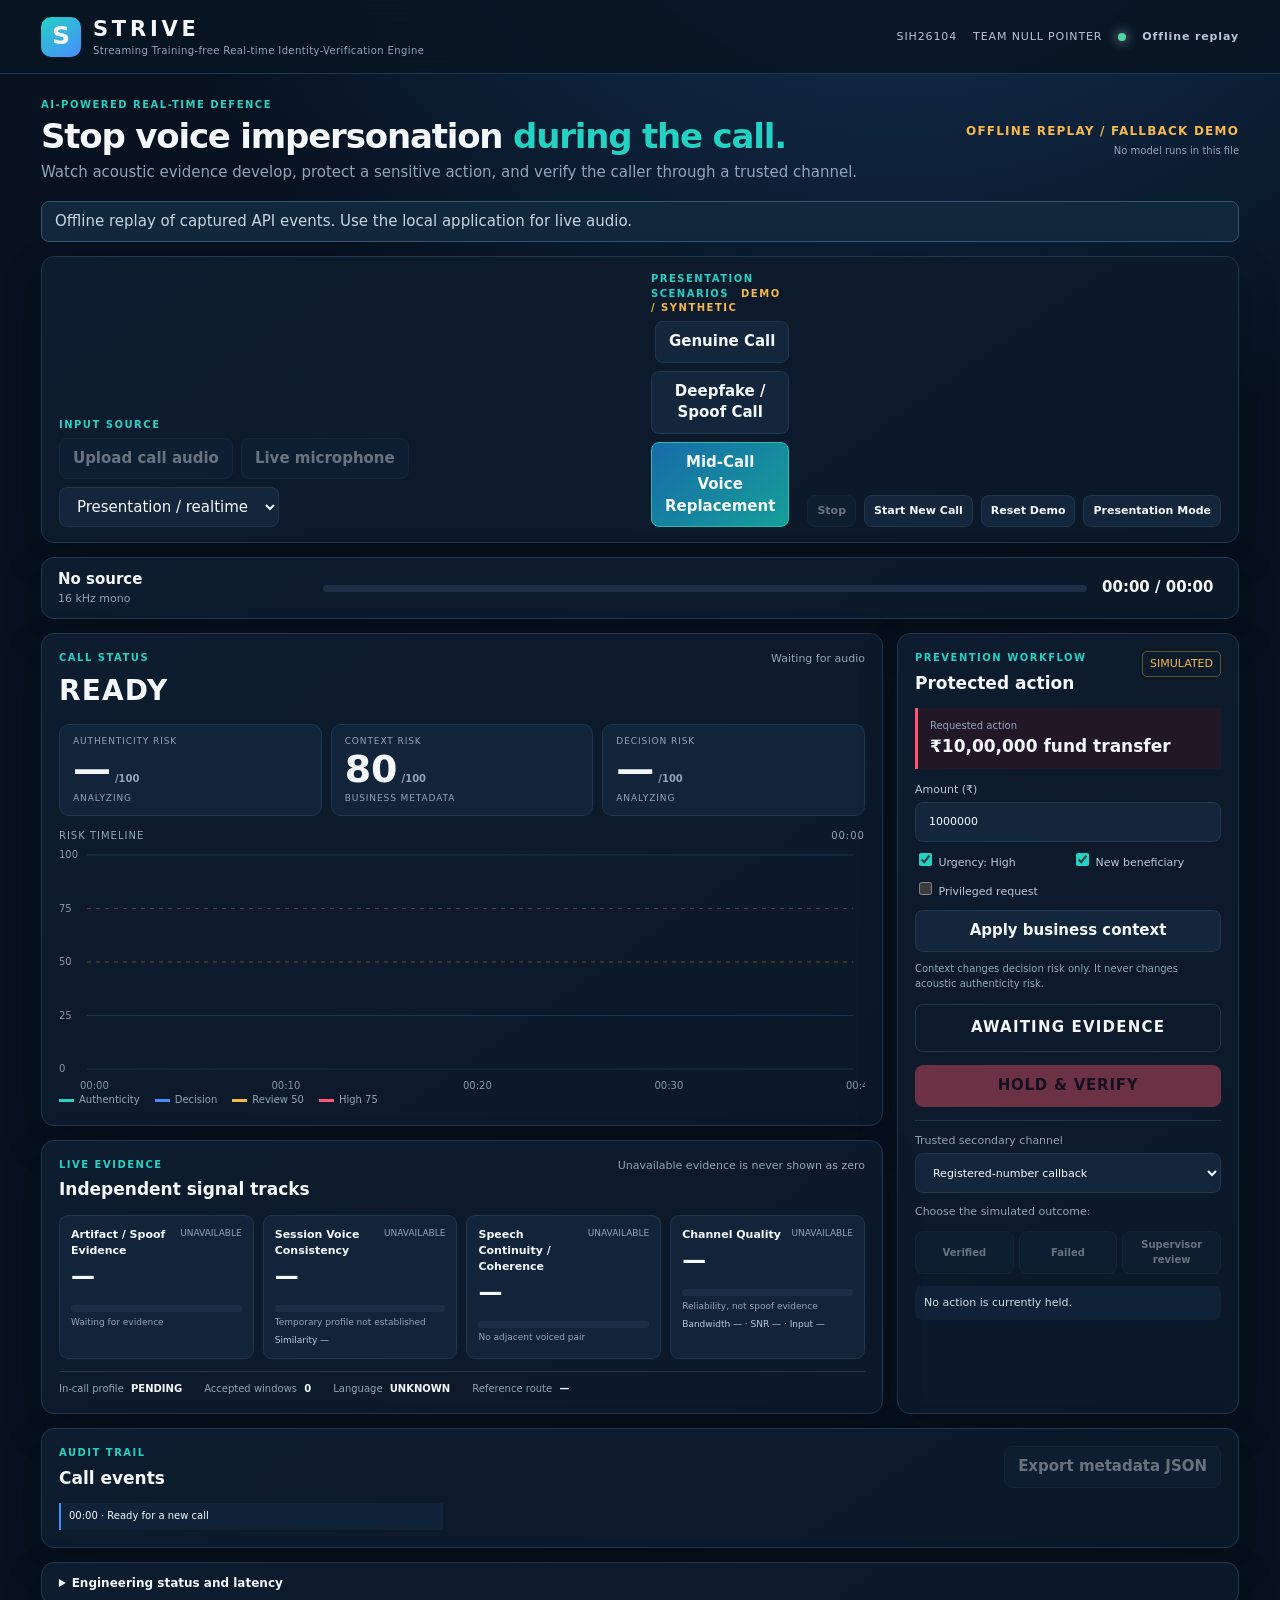
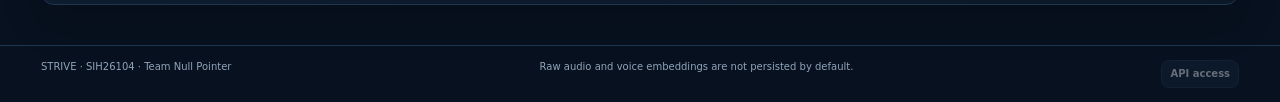
==== commit 674758de: "Codex/sih presentation ready (#2) * [SIH-01] Add unified presentation streaming and policy workflow " ====
--- a/STRIVE_Demo.html
+++ b/STRIVE_Demo.html
@@ -1,267 +1,93 @@
 <!doctype html>
 <html lang="en">
-<head><meta charset="utf-8"><meta name="viewport" content="width=device-width, initial-scale=1"><title>STRIVE · Voice integrity lab</title><meta name="description" content="Explore the STRIVE streaming voice integrity architecture and verification workflow."><style>:root{color-scheme:light;--navy:#101c35;--blue:#275df0;--cyan:#087c89;--ink:#18243d;--muted:#657089;--border:#dfe5ef;--amber:#b7780b;--red:#cb4057;--surface:#fff;--bg:#f2f5fa}*{box-sizing:border-box}body{margin:0;font:16px/1.5 Inter,ui-sans-serif,system-ui,-apple-system,"Segoe UI",sans-serif;color:var(--ink);background:var(--bg)}button,input,select{font:inherit}button,select,input[type=number]{border:1px solid #cbd3e1;border-radius:7px;background:white;color:var(--ink);padding:10px 13px;min-height:43px}button{cursor:pointer;font-weight:600;font-size:14px;transition:background .15s}button:hover:not(:disabled){background:#edf2ff;border-color:var(--blue)}button:focus-visible,select:focus-visible,input:focus-visible{outline:3px solid #7a9cff;outline-offset:2px}button:disabled{opacity:.45;cursor:not-allowed}.primary{background:var(--blue);color:white;border-color:var(--blue)}button.primary:hover{color:var(--blue)}header{height:85px;display:flex;align-items:center;justify-content:space-between;padding:0 4%;background:var(--navy);color:white}.brand{display:flex;align-items:center;gap:13px;font-size:23px;letter-spacing:3px;font-weight:750}.brand small{display:block;font-size:10px;letter-spacing:2.2px;font-weight:500;color:#b6c4dd}.mark{height:42px;width:42px;display:grid;place-items:center;background:var(--blue);border-radius:9px;font-size:27px;letter-spacing:0}.header-end{display:flex;align-items:center;gap:24px;font-size:13px;color:#c8d1e2}.chip{border:1px solid #3d4b64;padding:5px 10px;border-radius:5px}main{max-width:1450px;margin:auto;padding:35px 4%}.intro{display:flex;justify-content:space-between;align-items:center;gap:30px;margin-bottom:22px}.eyebrow{font-size:11px;font-weight:750;letter-spacing:2px;color:var(--blue)}h1{font-size:36px;letter-spacing:-1.5px;margin:8px 0 3px;line-height:1.18}.intro p{margin:8px 0;color:var(--muted)}.mode{font-size:12px;font-weight:750;letter-spacing:1px;text-align:right;color:#926005}.mode span{display:block;font-size:12px;font-weight:400;letter-spacing:0;margin-top:5px}.notice{background:#fff7df;border:1px solid #ebd49a;padding:12px 16px;color:#6d521b;font-size:14px;border-radius:7px;margin-bottom:22px}.controls{display:flex;align-items:flex-end;gap:15px;margin-bottom:25px;flex-wrap:wrap}.controls label{min-width:180px}label{display:flex;flex-direction:column;gap:6px;color:#59657b;font-size:13px;font-weight:600}select{font-size:14px;max-width:100%;width:100%}.buttons{display:flex;gap:8px;flex-wrap:wrap;margin-left:auto}.grid{display:grid;grid-template-columns:minmax(0,1fr) 340px;gap:22px}.panel{background:var(--surface);border:1px solid var(--border);border-radius:10px;padding:22px;box-shadow:0 3px 10px #0d244006}.panel-heading{display:flex;align-items:center;justify-content:space-between;gap:15px;margin-bottom:22px}h2{font-size:16px;margin:0;letter-spacing:-.3px}.muted{color:var(--muted);font-size:13px}.tag{font-size:10px;letter-spacing:1px;font-weight:750;padding:5px 8px;border-radius:4px;background:#eef2f8;color:#4e5c74}.tag.alert{background:#fff0f2;color:#a6213d}.tag.warning{background:#fff3d8;color:#8b5e02}.tag.low{background:#e5f5f2;color:#126f63}.risk-area{display:flex;justify-content:space-between;align-items:center;gap:20px}.risk-number{display:flex;align-items:baseline;gap:12px}.risk-number strong{font-size:69px;font-weight:650;line-height:1.2;letter-spacing:-3px}.risk-number span{font-size:18px;color:#919bad}.risk-area p{font-size:13px;color:var(--muted);margin:8px 0 22px}.risk-secondary{display:flex;gap:25px}.risk-secondary div{border-left:1px solid var(--border);padding-left:22px;min-width:90px}.risk-secondary span{font-size:12px;display:block;color:var(--muted)}.risk-secondary strong{font-size:29px;font-weight:600}.chart-title{display:flex;justify-content:space-between;font-size:10px;letter-spacing:1.3px;font-weight:750;color:var(--muted);margin:14px 0 8px}canvas{width:100%;height:230px;display:block}.chart-legend{display:flex;gap:18px;font-size:11px;color:var(--muted);margin:9px 0 18px}.chart-legend i{display:inline-block;width:13px;height:3px;vertical-align:middle;margin-right:6px}.blue{background:var(--blue)}.amber{background:var(--amber)}.red{background:var(--red)}.telemetry{display:grid;grid-template-columns:repeat(4,1fr);border-top:1px solid var(--border);padding-top:17px;gap:8px}.telemetry span{display:block;font-size:11px;color:var(--muted)}.telemetry strong{font-size:13px;font-weight:650}.footnote{font-size:11px;line-height:1.6;color:#7c8595;margin:15px 0 0}.workflow{grid-column:2;grid-row:1 / span 2}.transfer-label{font-size:10px;letter-spacing:1.5px;color:var(--muted);margin-top:6px}h3{font-size:22px;margin:5px 0 20px;font-weight:600;letter-spacing:-.7px}.workflow input[type=number]{width:100%;font-size:24px;letter-spacing:-.5px;font-weight:600}.checks{display:flex;flex-direction:column;gap:10px;margin:15px 0}.checks label,.checkline{flex-direction:row;align-items:center;font-size:13px;font-weight:400;color:#52617b}input[type=checkbox]{width:16px;height:16px;accent-color:var(--blue)}.workflow button{width:100%}.workflow-note{font-size:12px;color:var(--muted);margin:12px 0 20px}.policy{padding:18px;border-radius:7px;background:#edf2ff;color:#234faf;font-size:17px;font-weight:650;margin:22px 0 12px}.policy.alert{background:#fff0f2;color:#ae2841}.policy.warning{background:#fff3db;color:#8a5c05}.verification{border-top:1px solid var(--border);margin-top:22px;padding-top:22px;display:flex;flex-direction:column;gap:12px}.track-row{display:grid;grid-template-columns:240px 1fr 40px 45px;gap:13px;align-items:center;margin-bottom:22px}.track-row>div{display:flex;gap:14px;align-items:center}.track-row b{font-size:11px;color:var(--blue);background:#edf2ff;padding:7px;border-radius:5px}.track-row span{font-size:14px;font-weight:550}.track-row small{font-size:11px;color:var(--muted);font-weight:400;display:block}.track-row>span:last-child{font-size:11px;color:var(--muted)}.track-row strong{font-size:14px;text-align:right}progress{width:100%;height:6px;accent-color:var(--blue);border:0;border-radius:3px;background:#ecf0f6}progress::-webkit-progress-bar{background:#ecf0f6;border-radius:3px}progress::-webkit-progress-value{background:var(--blue);border-radius:3px}.formula{background:#f5f7fb;border-radius:5px;padding:12px;color:#6c7891;font-size:12px;text-align:center}.profile{grid-column:1}.profile dl{display:grid;grid-template-columns:1fr 1fr;gap:16px;margin:0 0 18px}.profile dt{font-size:12px;color:var(--muted)}.profile dd{margin:3px 0 0;font-size:14px;font-weight:650;word-break:break-word}.gate{font-size:13px;padding:14px;background:#eef8f7;color:#23635e;border-radius:6px}.evidence{grid-column:1 / -1}.evidence .panel-heading{margin-bottom:14px}.reasons{display:flex;flex-wrap:wrap;gap:8px;margin-bottom:20px}.reasons span{padding:5px 9px;background:#f0f3f8;border-radius:4px;color:#53617c;font-size:11px}.event-table{overflow:auto;max-height:265px}table{border-collapse:collapse;width:100%;font-size:13px;white-space:nowrap}th{text-align:left;font-size:10px;letter-spacing:1px;color:var(--muted);font-weight:700;padding:10px 8px;border-bottom:1px solid var(--border);position:sticky;top:0;background:white}td{padding:11px 8px;border-bottom:1px solid #eef1f6}footer{display:flex;justify-content:space-between;align-items:center;gap:18px;margin-top:26px;color:#778399;font-size:10px}footer button{min-height:30px;padding:5px 9px;font-size:11px}body.busy #run,body.busy #mic,body.busy #upload{opacity:.5;pointer-events:none}@media(max-width:1100px){.grid{grid-template-columns:minmax(0,1fr) 300px}.track-row{grid-template-columns:190px 1fr 30px 35px}.buttons{margin-left:0}.risk-secondary{gap:12px}.risk-secondary div{padding-left:12px;min-width:70px}}@media(max-width:850px){main{padding:25px 5%}.grid{grid-template-columns:1fr}.workflow{grid-column:1;grid-row:auto}.profile{grid-column:1}.intro{align-items:flex-start;flex-direction:column;gap:10px}.mode{text-align:left}.track-row{grid-template-columns:200px 1fr 30px 35px}.header-end{gap:10px}.risk-number strong{font-size:56px}h1{font-size:32px}.controls label{flex:1}.buttons{width:100%}.buttons button{flex:1}.telemetry{grid-template-columns:1fr 1fr;gap:15px}.risk-secondary strong{font-size:24px}.evidence{grid-column:1}footer{flex-wrap:wrap}}@media(max-width:500px){.panel{padding:17px}.track-row{grid-template-columns:1fr 60px 28px;gap:8px}.track-row>span:last-child{display:none}.track-row small{font-size:10px}.risk-area{gap:10px}.risk-secondary{flex-direction:column;gap:6px}.risk-secondary strong{font-size:20px}.chart-legend{gap:8px;font-size:10px}.header-end #connection{display:none}.profile dl{grid-template-columns:1fr}h1{font-size:30px}}
-</style></head>
+<head>
+  <meta charset="utf-8"><meta name="viewport" content="width=device-width, initial-scale=1">
+  <title>STRIVE | Real-time voice risk</title>
+  <meta name="description" content="STRIVE real-time voice impersonation risk and hold-and-verify demonstration.">
+  <style>:root{color-scheme:dark;--bg:#07111f;--surface:#0d1b2d;--surface2:#11243a;--line:#203750;--text:#f4f8fc;--muted:#91a4b9;--cyan:#23d2c3;--blue:#4a8cff;--amber:#f6b84b;--red:#ff5570;--green:#51d6a3}*{box-sizing:border-box}body{margin:0;background:radial-gradient(circle at 70% -20%,#173b62 0,transparent 37%),var(--bg);color:var(--text);font:15px/1.45 Inter,ui-sans-serif,system-ui,-apple-system,"Segoe UI",sans-serif}button,input,select{font:inherit}button,select,input[type=number]{min-height:40px;border:1px solid var(--line);border-radius:8px;background:#13263c;color:var(--text);padding:9px 13px}button{cursor:pointer;font-weight:700;transition:.15s}button:hover:not(:disabled){border-color:var(--cyan);transform:translateY(-1px)}button:disabled{opacity:.4;cursor:not-allowed}.primary{background:linear-gradient(135deg,#176ca9,#159e98);border-color:#28bbb0}.danger{background:var(--red);border-color:var(--red);color:#21050b;text-transform:uppercase;letter-spacing:.05em}.topbar{height:74px;border-bottom:1px solid var(--line);background:#081523e8;display:flex;align-items:center;justify-content:space-between;padding:0 3.2%;position:sticky;top:0;z-index:4;backdrop-filter:blur(16px)}.brand{display:flex;align-items:center;gap:12px}.brand-mark{width:40px;height:40px;border-radius:10px;background:linear-gradient(145deg,var(--cyan),var(--blue));display:grid;place-items:center;font-size:25px;font-weight:900}.brand strong{display:block;font-size:21px;letter-spacing:.18em}.brand small{display:block;color:var(--muted);font-size:10px;letter-spacing:.04em}.identity{display:flex;align-items:center;gap:16px;color:#b6c6d7;font-size:11px;letter-spacing:.08em}.identity i{width:8px;height:8px;border-radius:50%;background:var(--amber);box-shadow:0 0 12px currentColor}.identity i.online{background:var(--green)}main{max-width:1540px;margin:auto;padding:24px 3.2% 40px}.hero{display:flex;justify-content:space-between;align-items:center;gap:30px;margin-bottom:17px}.kicker,.label{font-size:10px;font-weight:800;letter-spacing:.15em;color:var(--cyan);margin:0 0 5px}.label span{color:var(--amber);margin-left:7px}.hero h1{font-size:34px;line-height:1.1;margin:0;letter-spacing:-.035em}.hero h1 span{color:var(--cyan)}.hero>div>p:last-child{color:var(--muted);margin:7px 0 0}.runtime-badge{text-align:right;color:var(--amber);font-weight:800;font-size:12px;letter-spacing:.1em}.runtime-badge small{display:block;color:var(--muted);font-weight:500;letter-spacing:0;margin-top:4px}.notice{border:1px solid #365573;background:#10273c;padding:9px 13px;border-radius:8px;color:#c6d5e4;margin-bottom:14px}.launch-card,.progress-card,.panel{background:linear-gradient(145deg,#0d1c2e,#0b1828);border:1px solid var(--line);border-radius:13px;box-shadow:0 16px 40px #0003}.launch-card{display:grid;grid-template-columns:auto 1fr auto;gap:18px;padding:15px 17px;margin-bottom:14px;align-items:end}.button-row,.utility-row{display:flex;gap:8px;flex-wrap:wrap}.scenario-block .button-row{justify-content:flex-end}.utility-row{align-items:center}.utility-row button{min-height:32px;padding:6px 9px;font-size:11px}.progress-card{display:grid;grid-template-columns:250px 1fr 120px;align-items:center;gap:15px;padding:11px 16px;margin-bottom:14px}.progress-card div{display:flex;flex-direction:column}.progress-card span{font-size:11px;color:var(--muted)}progress{width:100%;height:7px;border:0;border-radius:8px;accent-color:var(--cyan)}progress::-webkit-progress-bar{background:#1b3046;border-radius:8px}progress::-webkit-progress-value{background:linear-gradient(90deg,var(--blue),var(--cyan));border-radius:8px}.dashboard{display:grid;grid-template-columns:minmax(0,1.6fr) minmax(310px,.65fr);gap:14px}.panel{padding:17px}.panel-title{display:flex;align-items:flex-start;justify-content:space-between;gap:15px;margin-bottom:13px}.panel-title h2{font-size:28px;margin:0;letter-spacing:.04em}.panel-title h3{font-size:17px;margin:0}.panel-title>span{font-size:11px;color:var(--muted)}#call-state.low{color:var(--green)}#call-state.review{color:var(--amber)}#call-state.high,#call-state.critical{color:var(--red)}.risk-cards{display:grid;grid-template-columns:repeat(3,1fr);gap:9px}.risk-cards>div{background:var(--surface2);border:1px solid var(--line);border-radius:10px;padding:10px 13px}.risk-cards span,.risk-cards small{display:block;font-size:9px;letter-spacing:.1em;color:var(--muted)}.risk-cards strong{font-size:38px;line-height:1.15}.risk-cards strong:after{content:"/100";font-size:10px;color:var(--muted);margin-left:4px}.risk-cards strong:first-letter{}.chart-heading{display:flex;justify-content:space-between;margin-top:13px;color:var(--muted);font-size:10px;letter-spacing:.1em}canvas{width:100%;height:250px;display:block}.legend{display:flex;gap:15px;flex-wrap:wrap;font-size:10px;color:var(--muted)}.legend i{display:inline-block;width:15px;height:3px;margin-right:5px;vertical-align:middle}.auth-line{background:var(--cyan)}.decision-line{background:var(--blue)}.warn-line{background:var(--amber)}.high-line{background:var(--red)}.onset-line{background:#fff}.alert-timing{margin-top:9px;padding:7px 10px;background:#331824;color:#ffc5cf;border-radius:7px;font-size:12px}.action-panel{grid-column:2;grid-row:1 / span 2}.mock-tag{border:1px solid #66522a;color:var(--amber)!important;border-radius:5px;padding:4px 7px}.transaction{border-left:3px solid var(--red);background:#211727;padding:11px 12px;margin:4px 0 13px}.transaction span{display:block;font-size:10px;color:var(--muted)}.transaction strong{font-size:17px}.context-grid{display:grid;grid-template-columns:1fr 1fr;gap:8px;margin-bottom:10px}.context-grid label{font-size:11px;color:#bac8d6}.context-grid label:first-child{grid-column:1 / -1;display:flex;flex-direction:column;gap:4px}.context-grid input[type=number]{width:100%}.context-grid input[type=checkbox]{accent-color:var(--cyan)}.action-panel>button{width:100%}.separation{font-size:10px;color:var(--muted)}.policy{padding:12px;border:1px solid var(--line);border-radius:8px;text-align:center;font-weight:900;letter-spacing:.08em;margin:13px 0}.policy.review{background:#342815;color:#ffd17b}.policy.high,.policy.critical,.policy.held{background:#391521;color:#ffc0cb;border-color:#713044}.policy.verified{background:#12352d;color:#8cf0cc}.policy.blocked{background:#44121a;color:#ffb0bd}.verify-box{border-top:1px solid var(--line);margin-top:13px;padding-top:12px}.verify-box label{display:flex;flex-direction:column;color:var(--muted);font-size:11px;gap:5px}.verify-box p{font-size:11px;color:var(--muted)}.outcomes{display:grid;grid-template-columns:repeat(3,1fr);gap:5px}.outcomes button{font-size:10px;padding:6px}.workflow-result{font-size:11px;color:#d1deea;margin-top:12px;background:#102238;border-radius:7px;padding:9px}.evidence-panel{grid-column:1}.evidence-grid{display:grid;grid-template-columns:repeat(4,1fr);gap:9px}.evidence-card{padding:11px;background:var(--surface2);border:1px solid var(--line);border-radius:9px;min-width:0}.evidence-card>div{display:flex;justify-content:space-between;gap:5px}.evidence-card b{font-size:11px}.branch-state{font-size:9px;color:var(--muted);text-transform:uppercase}.evidence-card>strong{font-size:24px;display:block}.evidence-card small,.evidence-card em{display:block;color:var(--muted);font-size:9px;font-style:normal;white-space:nowrap;overflow:hidden;text-overflow:ellipsis}.evidence-card em{margin-top:5px;color:#b8c9db}.profile-strip{display:flex;gap:22px;flex-wrap:wrap;border-top:1px solid var(--line);margin-top:12px;padding-top:10px;font-size:10px;color:var(--muted)}.profile-strip b{color:var(--text);margin-left:4px}.events-panel{grid-column:1 / -1}.event-list{display:grid;grid-template-columns:repeat(3,1fr);gap:5px;max-height:105px;overflow:auto}.event-list p{margin:0;padding:6px 8px;border-left:2px solid var(--blue);background:#102238;font-size:10px}.engineering-panel{grid-column:1 / -1;padding:12px 17px}.engineering-panel summary{cursor:pointer;font-weight:700;font-size:12px}.health-grid{display:grid;grid-template-columns:repeat(5,1fr);gap:8px;margin-top:12px}.health-grid span{background:#102238;padding:7px;font-size:9px;color:var(--muted)}.health-grid b{display:block;color:var(--text);font-size:10px}.reason-list{display:flex;gap:5px;flex-wrap:wrap;margin-top:9px}.reason-list span{font-size:9px;background:#1b2f43;padding:4px 7px;border-radius:5px}footer{display:flex;justify-content:space-between;gap:15px;padding:14px 3.2%;border-top:1px solid var(--line);color:var(--muted);font-size:10px}footer button{min-height:28px;padding:4px 8px;font-size:10px}body.busy .scenario,body.busy #upload,body.busy #mic{opacity:.4;pointer-events:none}body.presentation .hero{display:none}body.presentation main{padding-top:13px}body.presentation .engineering-panel,body.presentation footer{display:none}body.presentation .launch-card{padding:10px 14px}body.presentation .events-panel{display:none}body.presentation .risk-panel{min-height:610px}@media(max-width:1150px){.launch-card{grid-template-columns:1fr}.scenario-block .button-row{justify-content:flex-start}.dashboard{grid-template-columns:1fr}.action-panel{grid-column:1;grid-row:auto}.evidence-panel{grid-column:1}.evidence-grid{grid-template-columns:1fr 1fr}}@media(max-width:680px){.topbar{height:auto;padding:12px}.identity span{display:none}.hero{align-items:flex-start;flex-direction:column}.hero h1{font-size:28px}.runtime-badge{text-align:left}.risk-cards{grid-template-columns:1fr}.evidence-grid,.context-grid,.event-list,.health-grid{grid-template-columns:1fr}.progress-card{grid-template-columns:1fr}.brand small{display:none}}
+</style>
+</head>
 <body>
-<header><div class="brand"><span class="mark">S</span><div>STRIVE<small>VOICE INTEGRITY LAB</small></div></div><div class="header-end"><span class="chip">SIH 26104</span><span id="connection">Local engine</span></div></header>
+<header class="topbar"><div class="brand"><span class="brand-mark">S</span><div><strong>STRIVE</strong><small>Streaming Training-free Real-time Identity-Verification Engine</small></div></div><div class="identity"><span>SIH26104</span><span>TEAM NULL POINTER</span><i id="connection-dot"></i><b id="connection">Connecting</b></div></header>
 <main>
-  <div class="intro"><div><div class="eyebrow">STREAMING ARCHITECTURE / 01</div><h1>Listen. Inspect. Verify.</h1><p>Follow the evidence from incoming audio to a protected action.</p></div><div class="mode" id="mode">ENGINEERING DEMO<span>Signal fixtures · detection accuracy unvalidated</span></div></div>
-  <div class="notice" id="notice" role="status">This demo uses two families of generated test signals. Scores demonstrate pipeline mechanics, not proof that a voice is genuine or cloned.</div>
-  <section class="controls" aria-label="Audio source controls">
-    <label>Audio source<select id="scenario"><option value="switch">Mid-call change · 40 seconds</option><option value="steady">Stable reference signal</option><option value="suspicious_start">Suspicious from the start</option><option value="silence">Silence / insufficient evidence</option></select></label>
-    <label>Language route<select id="language"><option value="auto">Automatic / unknown</option><option value="hi">Hindi · हिन्दी</option><option value="ta">Tamil · தமிழ்</option><option value="te">Telugu · తెలుగు</option><option value="bn">Bengali · বাংলা</option><option value="mr">Marathi · मराठी</option><option value="kn">Kannada · ಕನ್ನಡ</option><option value="en">English</option><option value="mixed">Hinglish / mixed</option></select></label>
-    <div class="buttons"><button id="run" class="primary">▶ Run scenario</button><button id="mic">Use microphone</button><button id="upload">Upload audio</button><input id="file" type="file" accept="audio/*" hidden><button id="stop" disabled>Stop</button></div>
+  <section class="hero"><div><p class="kicker">AI-POWERED REAL-TIME DEFENCE</p><h1>Stop voice impersonation <span>during the call.</span></h1><p>Watch acoustic evidence develop, protect a sensitive action, and verify the caller through a trusted channel.</p></div><div id="mode" class="runtime-badge">DEMO EVIDENCE MODE<small>Not a neural accuracy benchmark</small></div></section>
+  <div id="notice" class="notice" role="status">Ready. Choose the mid-call scenario for the recommended presentation.</div>
+  <section class="launch-card">
+    <div class="source-block"><p class="label">INPUT SOURCE</p><div class="button-row"><button id="upload">Upload call audio</button><button id="mic">Live microphone</button><input id="file" type="file" accept=".wav,.flac,.mp3,.m4a,.aac,.ogg,.opus,.webm,audio/*" hidden><select id="playback-mode" aria-label="Playback mode"><option value="realtime">Presentation / realtime</option><option value="accelerated">Accelerated / test</option></select></div></div>
+    <div class="scenario-block"><p class="label">PRESENTATION SCENARIOS <span>DEMO / SYNTHETIC</span></p><div class="button-row"><button class="scenario" data-scenario="genuine">Genuine Call</button><button class="scenario" data-scenario="spoof">Deepfake / Spoof Call</button><button class="scenario primary" data-scenario="mid_call">Mid-Call Voice Replacement</button></div></div>
+    <div class="utility-row"><button id="stop" disabled>Stop</button><button id="new-call">Start New Call</button><button id="reset">Reset Demo</button><button id="presentation-mode">Presentation Mode</button></div>
   </section>
-  <div class="grid">
-    <section class="panel monitor"><div class="panel-heading"><h2>Call monitor</h2><span class="tag" id="call-state">READY</span></div>
-      <div class="risk-area"><div><span class="muted">Acoustic risk index</span><div class="risk-number"><strong id="auth">—</strong><span>/100</span></div><p id="state-detail">Choose a scenario to begin.</p></div><div class="risk-secondary"><div><span>Context risk</span><strong id="context-risk">0</strong></div><div><span>Decision risk</span><strong id="decision">—</strong></div></div></div>
-      <div class="chart-title"><span>RISK OVER TIME</span><span id="clock">00:00</span></div><canvas id="chart" height="230" aria-label="Acoustic risk history from 0 to 100" role="img"></canvas>
-      <div class="chart-legend"><span><i class="blue"></i>Acoustic risk</span><span><i class="amber"></i>Verification · 50</span><span><i class="red"></i>Alert · 75</span></div>
-      <div class="telemetry"><div><span>Window / stride</span><strong>2 s / 1 s</strong></div><div><span>Compute time</span><strong id="latency">—</strong></div><div><span>Audio activity*</span><strong id="voiced">—</strong></div><div><span>Raw audio saved</span><strong>None</strong></div></div>
-      <p class="footnote">*Energy-gated activity is an estimate; it does not establish that a person is speaking.</p>
-    </section>
-    <aside class="panel workflow"><div class="panel-heading"><h2>Protected workflow</h2><span class="tag">MOCK</span></div><div class="transfer-label">SENSITIVE ACTION</div><h3>Approve a transfer</h3><label>Amount (INR)<input id="amount" type="number" value="4000000" min="0" max="1000000000000"></label><div class="checks"><label><input id="urgent" type="checkbox"> Urgent request</label><label><input id="beneficiary" type="checkbox"> New beneficiary</label></div><button id="context-apply">Apply context</button><p class="workflow-note">Context changes the decision risk. It never changes the acoustic score.</p><div id="policy" class="policy">Awaiting evidence</div><button id="transfer" disabled>Attempt mock transfer</button><div class="verification"><label>Independent verification<select id="verification"><option value="callback">Callback on a known number</option><option value="mfa">MFA completed outside the call</option><option value="supervisor">Supervisor confirmation</option></select></label><label class="checkline"><input type="checkbox" id="confirmed"> I confirm verification was completed</label><button id="verify" disabled>Record mock verification</button></div><p class="workflow-note" id="transaction-result" aria-live="polite">No money moves in this demo.</p></aside>
-    <section class="panel tracks"><div class="panel-heading"><h2>Three independent tracks</h2><span class="muted">Risk ↑ means more anomaly</span></div><div class="track-row"><div><b>01</b><span>Global artifacts<small>FAISS · ratio of reference labels</small></span></div><progress id="global-bar" value="0" max="1"></progress><strong id="global-score">—</strong><span id="global-weight">w —</span></div><div class="track-row"><div><b>02</b><span>Session consistency<small>Distance from the in-call profile</small></span></div><progress id="session-bar" value="0" max="1"></progress><strong id="session-score">—</strong><span id="session-weight">w —</span></div><div class="track-row"><div><b>03</b><span>Boundary coherence<small>Adjacent segments at the overlap seam</small></span></div><progress id="coherence-bar" value="0" max="1"></progress><strong id="coherence-score">—</strong><span id="coherence-weight">w —</span></div><div class="formula">Weighted evidence → EMA (α = 0.7) → acoustic risk</div><p class="footnote">Demo segments come from spectral changes. Research mode uses XLSR phoneme predictions.</p></section>
-    <section class="panel profile"><div class="panel-heading"><h2>Session profile</h2><span id="bootstrap" class="tag">EMPTY</span></div><dl><div><dt>Accepted windows</dt><dd id="entries">0</dd></div><div><dt>Current similarity</dt><dd id="similarity">—</dd></div><div><dt>Retrieval route</dt><dd id="route">—</dd></div><div><dt>Model</dt><dd id="model">dsp-surrogate-v1</dd></div></dl><div class="gate">Only accept a window when global risk &lt; 0.30 and session similarity &gt; 0.70.</div><p class="footnote">A suspicious bootstrap keeps the profile empty. Call-end deletes the transient profile.</p></section>
-    <section class="panel evidence"><div class="panel-heading"><h2>Evidence & events</h2><button id="download" disabled>Export JSON</button></div><div id="reasons" class="reasons"><span>Waiting for an audio window</span></div><div class="event-table"><table><thead><tr><th>Time</th><th>State</th><th>Global</th><th>Session</th><th>Coherence</th><th>Action</th></tr></thead><tbody id="events"><tr><td colspan="6">Run a scenario, stream a microphone, or upload a short audio file.</td></tr></tbody></table></div></section>
-  </div>
-  <footer><span>STRIVE · Streaming Training-free Real-time Identity-Verification Engine</span><button id="auth-config">API access</button><span>Prototype v0.1 · no accuracy claim</span></footer>
-</main><script>window.STRIVE_DEMO={"steady": {"call_id": "315dd044aa9e49a8b86d621df5231540", "events": [{"schema_version": "1.0", "call_id": "315dd044aa9e49a8b86d621df5231540", "timestamp": 1788779285.7389622, "session_age_s": 2.0, "voiced_seconds": 2.0, "s_risk": null, "authenticity_risk": null, "track_scores": {"s_global": 0.0, "s_session": null, "s_coherence": null}, "session_similarity": null, "weights": [1.0, 0.0, 0.0], "raw_fusion": 0.0, "language": "und", "language_source": "unavailable", "bootstrap": "pending", "profile_entries": 0, "retrieval": {"route": "global", "fallback": true, "available": true, "neighbors": 20, "fake_neighbors": 0, "mean_similarity": 0.9995}, "reasons": ["LOW_EVIDENCE", "GLOBAL_LANGUAGE_FALLBACK", "SURROGATE_FEATURES_NOT_A_DEEPFAKE_VERDICT"], "mode": "demo", "source": "engineering_fixture", "model_version": "dsp-surrogate-v1", "pipeline_version": "dsp-surrogate-v1", "calibrated": false, "demo_only": true, "evidence_eligible": false, "features": {"pitch_hz": 150.3, "rms": 0.0898, "activity_fraction": 1.0, "extractor": "dsp-surrogate-v1", "profile_kind": "acoustic-24", "segments_kind": "spectral-flux-surrogate"}, "latency_ms": 7.312, "stage_ms": {"features": 6.422, "tracks": 0.657}, "context_risk": 0.0, "decision_risk": null, "alert_level": "analyzing", "recommended_action": "AWAIT_EVIDENCE"}, {"schema_version": "1.0", "call_id": "315dd044aa9e49a8b86d621df5231540", "timestamp": 1788779285.7461078, "session_age_s": 3.0, "voiced_seconds": 3.0, "s_risk": null, "authenticity_risk": null, "track_scores": {"s_global": 0.0, "s_session": null, "s_coherence": 0.0005634427070617676}, "session_similarity": null, "weights": [0.8, 0.0, 0.2], "raw_fusion": 0.00011268854141235352, "language": "und", "language_source": "unavailable", "bootstrap": "pending", "profile_entries": 0, "retrieval": {"route": "global", "fallback": true, "available": true, "neighbors": 20, "fake_neighbors": 0, "mean_similarity": 0.9995}, "reasons": ["LOW_EVIDENCE", "GLOBAL_LANGUAGE_FALLBACK", "SURROGATE_FEATURES_NOT_A_DEEPFAKE_VERDICT"], "mode": "demo", "source": "engineering_fixture", "model_version": "dsp-surrogate-v1", "pipeline_version": "dsp-surrogate-v1", "calibrated": false, "demo_only": true, "evidence_eligible": false, "features": {"pitch_hz": 149.5, "rms": 0.0897, "activity_fraction": 1.0, "extractor": "dsp-surrogate-v1", "profile_kind": "acoustic-24", "segments_kind": "spectral-flux-surrogate"}, "latency_ms": 6.786, "stage_ms": {"features": 5.913, "tracks": 0.786}, "context_risk": 0.0, "decision_risk": null, "alert_level": "analyzing", "recommended_action": "AWAIT_EVIDENCE"}, {"schema_version": "1.0", "call_id": "315dd044aa9e49a8b86d621df5231540", "timestamp": 1788779285.7527883, "session_age_s": 4.0, "voiced_seconds": 4.0, "s_risk": 3.49334478378296e-05, "authenticity_risk": 3.49334478378296e-05, "track_scores": {"s_global": 0.0, "s_session": null, "s_coherence": 0.00018781423568725586}, "session_similarity": null, "weights": [0.8, 0.0, 0.2], "raw_fusion": 3.7562847137451175e-05, "language": "und", "language_source": "unavailable", "bootstrap": "pending", "profile_entries": 0, "retrieval": {"route": "global", "fallback": true, "available": true, "neighbors": 20, "fake_neighbors": 0, "mean_similarity": 0.9995}, "reasons": ["GLOBAL_LANGUAGE_FALLBACK", "SURROGATE_FEATURES_NOT_A_DEEPFAKE_VERDICT"], "mode": "demo", "source": "engineering_fixture", "model_version": "dsp-surrogate-v1", "pipeline_version": "dsp-surrogate-v1", "calibrated": false, "demo_only": true, "evidence_eligible": true, "features": {"pitch_hz": 147.3, "rms": 0.0898, "activity_fraction": 1.0, "extractor": "dsp-surrogate-v1", "profile_kind": "acoustic-24", "segments_kind": "spectral-flux-surrogate"}, "latency_ms": 6.475, "stage_ms": {"features": 5.755, "tracks": 0.641}, "context_risk": 0.0, "decision_risk": 3.493344783778163e-05, "alert_level": "low", "recommended_action": "CONTINUE_MONITORING"}, {"schema_version": "1.0", "call_id": "315dd044aa9e49a8b86d621df5231540", "timestamp": 1788779285.759789, "session_age_s": 5.0, "voiced_seconds": 5.0, "s_risk": 2.600551843643189e-05, "authenticity_risk": 2.600551843643189e-05, "track_scores": {"s_global": 0.0, "s_session": null, "s_coherence": 2.586841583251953e-05}, "session_similarity": null, "weights": [0.8, 0.0, 0.2], "raw_fusion": 5.173683166503907e-06, "language": "und", "language_source": "unavailable", "bootstrap": "trusted", "profile_entries": 4, "retrieval": {"route": "global", "fallback": true, "available": true, "neighbors": 20, "fake_neighbors": 0, "mean_similarity": 0.9995}, "reasons": ["GLOBAL_LANGUAGE_FALLBACK", "SURROGATE_FEATURES_NOT_A_DEEPFAKE_VERDICT"], "mode": "demo", "source": "engineering_fixture", "model_version": "dsp-surrogate-v1", "pipeline_version": "dsp-surrogate-v1", "calibrated": false, "demo_only": true, "evidence_eligible": true, "features": {"pitch_hz": 146.6, "rms": 0.0899, "activity_fraction": 1.0, "extractor": "dsp-surrogate-v1", "profile_kind": "acoustic-24", "segments_kind": "spectral-flux-surrogate"}, "latency_ms": 6.804, "stage_ms": {"features": 5.554, "tracks": 0.238}, "context_risk": 0.0, "decision_risk": 2.6005518436456043e-05, "alert_level": "low", "recommended_action": "CONTINUE_MONITORING"}, {"schema_version": "1.0", "call_id": "315dd044aa9e49a8b86d621df5231540", "timestamp": 1788779285.76712, "session_age_s": 6.0, "voiced_seconds": 6.0, "s_risk": 3.023804068565369e-05, "authenticity_risk": 3.023804068565369e-05, "track_scores": {"s_global": 0.0, "s_session": 2.5640640940016723e-05, "s_coherence": 0.00020056962966918945}, "session_similarity": 0.99997435935906, "weights": [0.8, 0.0, 0.2], "raw_fusion": 4.011392593383789e-05, "language": "und", "language_source": "unavailable", "bootstrap": "trusted", "profile_entries": 5, "retrieval": {"route": "global", "fallback": true, "available": true, "neighbors": 20, "fake_neighbors": 0, "mean_similarity": 0.9995}, "reasons": ["GLOBAL_LANGUAGE_FALLBACK", "SURROGATE_FEATURES_NOT_A_DEEPFAKE_VERDICT"], "mode": "demo", "source": "engineering_fixture", "model_version": "dsp-surrogate-v1", "pipeline_version": "dsp-surrogate-v1", "calibrated": false, "demo_only": true, "evidence_eligible": true, "features": {"pitch_hz": 148.4, "rms": 0.0899, "activity_fraction": 1.0, "extractor": "dsp-surrogate-v1", "profile_kind": "acoustic-24", "segments_kind": "spectral-flux-surrogate"}, "latency_ms": 7.127, "stage_ms": {"features": 5.969, "tracks": 0.883}, "context_risk": 0.0, "decision_risk": 3.0238040685692802e-05, "alert_level": "low", "recommended_action": "CONTINUE_MONITORING"}, {"schema_version": "1.0", "call_id": "315dd044aa9e49a8b86d621df5231540", "timestamp": 1788779285.7735305, "session_age_s": 7.0, "voiced_seconds": 7.0, "s_risk": 5.1758116364479076e-05, "authenticity_risk": 5.1758116364479076e-05, "track_scores": {"s_global": 0.0, "s_session": 2.123415470123291e-05, "s_coherence": 0.0005098581314086914}, "session_similarity": 0.9999787658452988, "weights": [0.8, 0.0, 0.2], "raw_fusion": 0.00010197162628173829, "language": "und", "language_source": "unavailable", "bootstrap": "trusted", "profile_entries": 6, "retrieval": {"route": "global", "fallback": true, "available": true, "neighbors": 20, "fake_neighbors": 0, "mean_similarity": 0.9995}, "reasons": ["GLOBAL_LANGUAGE_FALLBACK", "SURROGATE_FEATURES_NOT_A_DEEPFAKE_VERDICT"], "mode": "demo", "source": "engineering_fixture", "model_version": "dsp-surrogate-v1", "pipeline_version": "dsp-surrogate-v1", "calibrated": false, "demo_only": true, "evidence_eligible": true, "features": {"pitch_hz": 150.2, "rms": 0.0898, "activity_fraction": 1.0, "extractor": "dsp-surrogate-v1", "profile_kind": "acoustic-24", "segments_kind": "spectral-flux-surrogate"}, "latency_ms": 6.189, "stage_ms": {"features": 5.222, "tracks": 0.716}, "context_risk": 0.0, "decision_risk": 5.175811636448646e-05, "alert_level": "low", "recommended_action": "CONTINUE_MONITORING"}, {"schema_version": "1.0", "call_id": "315dd044aa9e49a8b86d621df5231540", "timestamp": 1788779285.7807405, "session_age_s": 8.0, "voiced_seconds": 8.0, "s_risk": 6.842434219121935e-05, "authenticity_risk": 6.842434219121935e-05, "track_scores": {"s_global": 0.0, "s_session": 1.6235879489290284e-05, "s_coherence": 0.0005365610122680664}, "session_similarity": 0.9999837641205107, "weights": [0.8, 0.0, 0.2], "raw_fusion": 0.00010731220245361329, "language": "und", "language_source": "unavailable", "bootstrap": "trusted", "profile_entries": 7, "retrieval": {"route": "global", "fallback": true, "available": true, "neighbors": 20, "fake_neighbors": 0, "mean_similarity": 0.9995}, "reasons": ["GLOBAL_LANGUAGE_FALLBACK", "SURROGATE_FEATURES_NOT_A_DEEPFAKE_VERDICT"], "mode": "demo", "source": "engineering_fixture", "model_version": "dsp-surrogate-v1", "pipeline_version": "dsp-surrogate-v1", "calibrated": false, "demo_only": true, "evidence_eligible": true, "features": {"pitch_hz": 149.5, "rms": 0.0898, "activity_fraction": 1.0, "extractor": "dsp-surrogate-v1", "profile_kind": "acoustic-24", "segments_kind": "spectral-flux-surrogate"}, "latency_ms": 6.719, "stage_ms": {"features": 5.735, "tracks": 0.714}, "context_risk": 0.0, "decision_risk": 6.842434219123117e-05, "alert_level": "low", "recommended_action": "CONTINUE_MONITORING"}, {"schema_version": "1.0", "call_id": "315dd044aa9e49a8b86d621df5231540", "timestamp": 1788779285.7875097, "session_age_s": 9.0, "voiced_seconds": 9.0, "s_risk": 6.022804844498636e-05, "authenticity_risk": 6.022804844498636e-05, "track_scores": {"s_global": 0.0, "s_session": 1.9235270363959778e-05, "s_coherence": 0.00020551681518554688}, "session_similarity": 0.999980764729636, "weights": [0.8, 0.0, 0.2], "raw_fusion": 4.1103363037109376e-05, "language": "und", "language_source": "unavailable", "bootstrap": "trusted", "profile_entries": 8, "retrieval": {"route": "global", "fallback": true, "available": true, "neighbors": 20, "fake_neighbors": 0, "mean_similarity": 0.9995}, "reasons": ["GLOBAL_LANGUAGE_FALLBACK", "SURROGATE_FEATURES_NOT_A_DEEPFAKE_VERDICT"], "mode": "demo", "source": "engineering_fixture", "model_version": "dsp-surrogate-v1", "pipeline_version": "dsp-surrogate-v1", "calibrated": false, "demo_only": true, "evidence_eligible": true, "features": {"pitch_hz": 147.3, "rms": 0.0899, "activity_fraction": 1.0, "extractor": "dsp-surrogate-v1", "profile_kind": "acoustic-24", "segments_kind": "spectral-flux-surrogate"}, "latency_ms": 6.469, "stage_ms": {"features": 5.35, "tracks": 0.845}, "context_risk": 0.0, "decision_risk": 6.0228048444965765e-05, "alert_level": "low", "recommended_action": "CONTINUE_MONITORING"}, {"schema_version": "1.0", "call_id": "315dd044aa9e49a8b86d621df5231540", "timestamp": 1788779285.7945015, "session_age_s": 10.0, "voiced_seconds": 10.0, "s_risk": 4.377253559911252e-05, "authenticity_risk": 4.377253559911252e-05, "track_scores": {"s_global": 0.0, "s_session": 1.8837196486320984e-05, "s_coherence": 2.6881694793701172e-05}, "session_similarity": 0.9999811628035137, "weights": [0.8, 0.0, 0.2], "raw_fusion": 5.3763389587402345e-06, "language": "und", "language_source": "unavailable", "bootstrap": "trusted", "profile_entries": 9, "retrieval": {"route": "global", "fallback": true, "available": true, "neighbors": 20, "fake_neighbors": 0, "mean_similarity": 0.9995}, "reasons": ["GLOBAL_LANGUAGE_FALLBACK", "SURROGATE_FEATURES_NOT_A_DEEPFAKE_VERDICT"], "mode": "demo", "source": "engineering_fixture", "model_version": "dsp-surrogate-v1", "pipeline_version": "dsp-surrogate-v1", "calibrated": false, "demo_only": true, "evidence_eligible": true, "features": {"pitch_hz": 146.6, "rms": 0.0899, "activity_fraction": 1.0, "extractor": "dsp-surrogate-v1", "profile_kind": "acoustic-24", "segments_kind": "spectral-flux-surrogate"}, "latency_ms": 6.671, "stage_ms": {"features": 5.532, "tracks": 0.767}, "context_risk": 0.0, "decision_risk": 4.377253559906258e-05, "alert_level": "low", "recommended_action": "CONTINUE_MONITORING"}, {"schema_version": "1.0", "call_id": "315dd044aa9e49a8b86d621df5231540", "timestamp": 1788779285.801113, "session_age_s": 11.0, "voiced_seconds": 11.0, "s_risk": 4.33258354204774e-05, "authenticity_risk": 4.33258354204774e-05, "track_scores": {"s_global": 0.0, "s_session": 1.3900654656562317e-05, "s_coherence": 0.00021141767501831055}, "session_similarity": 0.9999860993453434, "weights": [0.8, 0.0, 0.2], "raw_fusion": 4.2283535003662115e-05, "language": "und", "language_source": "unavailable", "bootstrap": "trusted", "profile_entries": 10, "retrieval": {"route": "global", "fallback": true, "available": true, "neighbors": 20, "fake_neighbors": 0, "mean_similarity": 0.9995}, "reasons": ["GLOBAL_LANGUAGE_FALLBACK", "SURROGATE_FEATURES_NOT_A_DEEPFAKE_VERDICT"], "mode": "demo", "source": "engineering_fixture", "model_version": "dsp-surrogate-v1", "pipeline_version": "dsp-surrogate-v1", "calibrated": false, "demo_only": true, "evidence_eligible": true, "features": {"pitch_hz": 148.4, "rms": 0.0898, "activity_fraction": 1.0, "extractor": "dsp-surrogate-v1", "profile_kind": "acoustic-24", "segments_kind": "spectral-flux-surrogate"}, "latency_ms": 6.321, "stage_ms": {"features": 5.359, "tracks": 0.712}, "context_risk": 0.0, "decision_risk": 4.3325835420438e-05, "alert_level": "low", "recommended_action": "CONTINUE_MONITORING"}, {"schema_version": "1.0", "call_id": "315dd044aa9e49a8b86d621df5231540", "timestamp": 1788779285.8083775, "session_age_s": 12.0, "voiced_seconds": 12.0, "s_risk": 6.074433502321602e-05, "authenticity_risk": 6.074433502321602e-05, "track_scores": {"s_global": 0.0, "s_session": 1.4113528387871277e-05, "s_coherence": 0.0005069375038146973}, "session_similarity": 0.9999858864716121, "weights": [0.8, 0.0, 0.2], "raw_fusion": 0.00010138750076293945, "language": "und", "language_source": "unavailable", "bootstrap": "trusted", "profile_entries": 11, "retrieval": {"route": "global", "fallback": true, "available": true, "neighbors": 20, "fake_neighbors": 0, "mean_similarity": 0.9995}, "reasons": ["GLOBAL_LANGUAGE_FALLBACK", "SURROGATE_FEATURES_NOT_A_DEEPFAKE_VERDICT"], "mode": "demo", "source": "engineering_fixture", "model_version": "dsp-surrogate-v1", "pipeline_version": "dsp-surrogate-v1", "calibrated": false, "demo_only": true, "evidence_eligible": true, "features": {"pitch_hz": 150.3, "rms": 0.0897, "activity_fraction": 1.0, "extractor": "dsp-surrogate-v1", "profile_kind": "acoustic-24", "segments_kind": "spectral-flux-surrogate"}, "latency_ms": 7.008, "stage_ms": {"features": 5.778, "tracks": 0.96}, "context_risk": 0.0, "decision_risk": 6.074433502323284e-05, "alert_level": "low", "recommended_action": "CONTINUE_MONITORING"}, {"schema_version": "1.0", "call_id": "315dd044aa9e49a8b86d621df5231540", "timestamp": 1788779285.815256, "session_age_s": 13.0, "voiced_seconds": 13.0, "s_risk": 7.47003901375891e-05, "authenticity_risk": 7.47003901375891e-05, "track_scores": {"s_global": 0.0, "s_session": 1.0747994695359253e-05, "s_coherence": 0.0005363225936889648}, "session_similarity": 0.9999892520053046, "weights": [0.8, 0.0, 0.2], "raw_fusion": 0.00010726451873779298, "language": "und", "language_source": "unavailable", "bootstrap": "trusted", "profile_entries": 12, "retrieval": {"route": "global", "fallback": true, "available": true, "neighbors": 20, "fake_neighbors": 0, "mean_similarity": 0.9995}, "reasons": ["GLOBAL_LANGUAGE_FALLBACK", "SURROGATE_FEATURES_NOT_A_DEEPFAKE_VERDICT"], "mode": "demo", "source": "engineering_fixture", "model_version": "dsp-surrogate-v1", "pipeline_version": "dsp-surrogate-v1", "calibrated": false, "demo_only": true, "evidence_eligible": true, "features": {"pitch_hz": 149.5, "rms": 0.0897, "activity_fraction": 1.0, "extractor": "dsp-surrogate-v1", "profile_kind": "acoustic-24", "segments_kind": "spectral-flux-surrogate"}, "latency_ms": 6.594, "stage_ms": {"features": 5.605, "tracks": 0.714}, "context_risk": 0.0, "decision_risk": 7.470039013757201e-05, "alert_level": "low", "recommended_action": "CONTINUE_MONITORING"}, {"schema_version": "1.0", "call_id": "315dd044aa9e49a8b86d621df5231540", "timestamp": 1788779285.8218863, "session_age_s": 14.0, "voiced_seconds": 14.0, "s_risk": 6.364495792602429e-05, "authenticity_risk": 6.364495792602429e-05, "track_scores": {"s_global": 0.0, "s_session": 1.2029494558030152e-05, "s_coherence": 0.00018924474716186523}, "session_similarity": 0.999987970505442, "weights": [0.8, 0.0, 0.2], "raw_fusion": 3.784894943237305e-05, "language": "und", "language_source": "unavailable", "bootstrap": "trusted", "profile_entries": 13, "retrieval": {"route": "global", "fallback": true, "available": true, "neighbors": 20, "fake_neighbors": 0, "mean_similarity": 0.9995}, "reasons": ["GLOBAL_LANGUAGE_FALLBACK", "SURROGATE_FEATURES_NOT_A_DEEPFAKE_VERDICT"], "mode": "demo", "source": "engineering_fixture", "model_version": "dsp-surrogate-v1", "pipeline_version": "dsp-surrogate-v1", "calibrated": false, "demo_only": true, "evidence_eligible": true, "features": {"pitch_hz": 147.3, "rms": 0.0898, "activity_fraction": 1.0, "extractor": "dsp-surrogate-v1", "profile_kind": "acoustic-24", "segments_kind": "spectral-flux-surrogate"}, "latency_ms": 6.37, "stage_ms": {"features": 5.438, "tracks": 0.636}, "context_risk": 0.0, "decision_risk": 6.364495792599012e-05, "alert_level": "low", "recommended_action": "CONTINUE_MONITORING"}, {"schema_version": "1.0", "call_id": "315dd044aa9e49a8b86d621df5231540", "timestamp": 1788779285.8292153, "session_age_s": 15.0, "voiced_seconds": 15.0, "s_risk": 4.7278063736099816e-05, "authenticity_risk": 4.7278063736099816e-05, "track_scores": {"s_global": 0.0, "s_session": 1.177830355514331e-05, "s_coherence": 2.777576446533203e-05}, "session_similarity": 0.9999882216964449, "weights": [0.5, 0.3, 0.2], "raw_fusion": 9.0886439596094e-06, "language": "und", "language_source": "unavailable", "bootstrap": "trusted", "profile_entries": 14, "retrieval": {"route": "global", "fallback": true, "available": true, "neighbors": 20, "fake_neighbors": 0, "mean_similarity": 0.9995}, "reasons": ["GLOBAL_LANGUAGE_FALLBACK", "SURROGATE_FEATURES_NOT_A_DEEPFAKE_VERDICT"], "mode": "demo", "source": "engineering_fixture", "model_version": "dsp-surrogate-v1", "pipeline_version": "dsp-surrogate-v1", "calibrated": false, "demo_only": true, "evidence_eligible": true, "features": {"pitch_hz": 146.6, "rms": 0.0898, "activity_fraction": 1.0, "extractor": "dsp-surrogate-v1", "profile_kind": "acoustic-24", "segments_kind": "spectral-flux-surrogate"}, "latency_ms": 7.078, "stage_ms": {"features": 5.794, "tracks": 1.028}, "context_risk": 0.0, "decision_risk": 4.727806373605592e-05, "alert_level": "low", "recommended_action": "CONTINUE_MONITORING"}, {"schema_version": "1.0", "call_id": "315dd044aa9e49a8b86d621df5231540", "timestamp": 1788779285.8418903, "session_age_s": 16.0, "voiced_seconds": 16.0, "s_risk": 4.6662790503460754e-05, "authenticity_risk": 4.6662790503460754e-05, "track_scores": {"s_global": 0.0, "s_session": 9.017331259575379e-06, "s_coherence": 0.00021260976791381836}, "session_similarity": 0.9999909826687404, "weights": [0.5, 0.3, 0.2], "raw_fusion": 4.522715296063629e-05, "language": "und", "language_source": "unavailable", "bootstrap": "trusted", "profile_entries": 15, "retrieval": {"route": "global", "fallback": true, "available": true, "neighbors": 20, "fake_neighbors": 0, "mean_similarity": 0.9995}, "reasons": ["GLOBAL_LANGUAGE_FALLBACK", "SURROGATE_FEATURES_NOT_A_DEEPFAKE_VERDICT"], "mode": "demo", "source": "engineering_fixture", "model_version": "dsp-surrogate-v1", "pipeline_version": "dsp-surrogate-v1", "calibrated": false, "demo_only": true, "evidence_eligible": true, "features": {"pitch_hz": 148.4, "rms": 0.0898, "activity_fraction": 1.0, "extractor": "dsp-surrogate-v1", "profile_kind": "acoustic-24", "segments_kind": "spectral-flux-surrogate"}, "latency_ms": 12.403, "stage_ms": {"features": 5.526, "tracks": 6.542}, "context_risk": 0.0, "decision_risk": 4.666279050347111e-05, "alert_level": "low", "recommended_action": "CONTINUE_MONITORING"}, {"schema_version": "1.0", "call_id": "315dd044aa9e49a8b86d621df5231540", "timestamp": 1788779285.8495789, "session_age_s": 17.0, "voiced_seconds": 17.0, "s_risk": 6.633480877239748e-05, "authenticity_risk": 6.633480877239748e-05, "track_scores": {"s_global": 0.0, "s_session": 9.419662611809265e-06, "s_coherence": 0.0005470514297485352}, "session_similarity": 0.9999905803373882, "weights": [0.5, 0.3, 0.2], "raw_fusion": 0.00011223618473324982, "language": "und", "language_source": "unavailable", "bootstrap": "trusted", "profile_entries": 16, "retrieval": {"route": "global", "fallback": true, "available": true, "neighbors": 20, "fake_neighbors": 0, "mean_similarity": 0.9995}, "reasons": ["GLOBAL_LANGUAGE_FALLBACK", "SURROGATE_FEATURES_NOT_A_DEEPFAKE_VERDICT"], "mode": "demo", "source": "engineering_fixture", "model_version": "dsp-surrogate-v1", "pipeline_version": "dsp-surrogate-v1", "calibrated": false, "demo_only": true, "evidence_eligible": true, "features": {"pitch_hz": 150.2, "rms": 0.0898, "activity_fraction": 1.0, "extractor": "dsp-surrogate-v1", "profile_kind": "acoustic-24", "segments_kind": "spectral-flux-surrogate"}, "latency_ms": 7.296, "stage_ms": {"features": 6.063, "tracks": 0.822}, "context_risk": 0.0, "decision_risk": 6.633480877238362e-05, "alert_level": "low", "recommended_action": "CONTINUE_MONITORING"}, {"schema_version": "1.0", "call_id": "315dd044aa9e49a8b86d621df5231540", "timestamp": 1788779285.856352, "session_age_s": 18.0, "voiced_seconds": 18.0, "s_risk": 8.131247106583388e-05, "authenticity_risk": 8.131247106583388e-05, "track_scores": {"s_global": 0.0, "s_session": 7.495284080505371e-06, "s_coherence": 0.0005700588226318359}, "session_similarity": 0.9999925047159195, "weights": [0.5, 0.3, 0.2], "raw_fusion": 0.0001162603497505188, "language": "und", "language_source": "unavailable", "bootstrap": "trusted", "profile_entries": 17, "retrieval": {"route": "global", "fallback": true, "available": true, "neighbors": 20, "fake_neighbors": 0, "mean_similarity": 0.9995}, "reasons": ["GLOBAL_LANGUAGE_FALLBACK", "SURROGATE_FEATURES_NOT_A_DEEPFAKE_VERDICT"], "mode": "demo", "source": "engineering_fixture", "model_version": "dsp-surrogate-v1", "pipeline_version": "dsp-surrogate-v1", "calibrated": false, "demo_only": true, "evidence_eligible": true, "features": {"pitch_hz": 149.5, "rms": 0.0898, "activity_fraction": 1.0, "extractor": "dsp-surrogate-v1", "profile_kind": "acoustic-24", "segments_kind": "spectral-flux-surrogate"}, "latency_ms": 6.418, "stage_ms": {"features": 5.346, "tracks": 0.799}, "context_risk": 0.0, "decision_risk": 8.131247106579753e-05, "alert_level": "low", "recommended_action": "CONTINUE_MONITORING"}, {"schema_version": "1.0", "call_id": "315dd044aa9e49a8b86d621df5231540", "timestamp": 1788779285.8634932, "session_age_s": 19.0, "voiced_seconds": 19.0, "s_risk": 6.785498996947238e-05, "authenticity_risk": 6.785498996947238e-05, "track_scores": {"s_global": 0.0, "s_session": 7.510185241699219e-06, "s_coherence": 0.0001710057258605957}, "session_similarity": 0.9999924898147583, "weights": [0.5, 0.3, 0.2], "raw_fusion": 3.645420074462891e-05, "language": "und", "language_source": "unavailable", "bootstrap": "trusted", "profile_entries": 18, "retrieval": {"route": "global", "fallback": true, "available": true, "neighbors": 20, "fake_neighbors": 0, "mean_similarity": 0.9995}, "reasons": ["GLOBAL_LANGUAGE_FALLBACK", "SURROGATE_FEATURES_NOT_A_DEEPFAKE_VERDICT"], "mode": "demo", "source": "engineering_fixture", "model_version": "dsp-surrogate-v1", "pipeline_version": "dsp-surrogate-v1", "calibrated": false, "demo_only": true, "evidence_eligible": true, "features": {"pitch_hz": 147.3, "rms": 0.0898, "activity_fraction": 1.0, "extractor": "dsp-surrogate-v1", "profile_kind": "acoustic-24", "segments_kind": "spectral-flux-surrogate"}, "latency_ms": 6.873, "stage_ms": {"features": 5.722, "tracks": 0.89}, "context_risk": 0.0, "decision_risk": 6.785498996941808e-05, "alert_level": "low", "recommended_action": "CONTINUE_MONITORING"}, {"schema_version": "1.0", "call_id": "315dd044aa9e49a8b86d621df5231540", "timestamp": 1788779285.8708143, "session_age_s": 20.0, "voiced_seconds": 20.0, "s_risk": 5.008439791746615e-05, "authenticity_risk": 5.008439791746615e-05, "track_scores": {"s_global": 0.0, "s_session": 8.625643593940246e-06, "s_coherence": 3.0159950256347656e-05}, "session_similarity": 0.9999913743564061, "weights": [0.5, 0.3, 0.2], "raw_fusion": 8.619683129451605e-06, "language": "und", "language_source": "unavailable", "bootstrap": "trusted", "profile_entries": 19, "retrieval": {"route": "global", "fallback": true, "available": true, "neighbors": 20, "fake_neighbors": 0, "mean_similarity": 0.9995}, "reasons": ["GLOBAL_LANGUAGE_FALLBACK", "SURROGATE_FEATURES_NOT_A_DEEPFAKE_VERDICT"], "mode": "demo", "source": "engineering_fixture", "model_version": "dsp-surrogate-v1", "pipeline_version": "dsp-surrogate-v1", "calibrated": false, "demo_only": true, "evidence_eligible": true, "features": {"pitch_hz": 146.6, "rms": 0.0899, "activity_fraction": 1.0, "extractor": "dsp-surrogate-v1", "profile_kind": "acoustic-24", "segments_kind": "spectral-flux-surrogate"}, "latency_ms": 6.996, "stage_ms": {"features": 5.694, "tracks": 0.997}, "context_risk": 0.0, "decision_risk": 5.0084397917427026e-05, "alert_level": "low", "recommended_action": "CONTINUE_MONITORING"}, {"schema_version": "1.0", "call_id": "315dd044aa9e49a8b86d621df5231540", "timestamp": 1788779285.8805656, "session_age_s": 21.0, "voiced_seconds": 21.0, "s_risk": 4.723975602428062e-05, "authenticity_risk": 4.723975602428062e-05, "track_scores": {"s_global": 0.0, "s_session": 6.59482819687085e-06, "s_coherence": 0.00019311904907226562}, "session_similarity": 0.9999934051718031, "weights": [0.5, 0.3, 0.2], "raw_fusion": 4.060225827351438e-05, "language": "und", "language_source": "unavailable", "bootstrap": "trusted", "profile_entries": 20, "retrieval": {"route": "global", "fallback": true, "available": true, "neighbors": 20, "fake_neighbors": 0, "mean_similarity": 0.9995}, "reasons": ["GLOBAL_LANGUAGE_FALLBACK", "SURROGATE_FEATURES_NOT_A_DEEPFAKE_VERDICT"], "mode": "demo", "source": "engineering_fixture", "model_version": "dsp-surrogate-v1", "pipeline_version": "dsp-surrogate-v1", "calibrated": false, "demo_only": true, "evidence_eligible": true, "features": {"pitch_hz": 148.4, "rms": 0.0898, "activity_fraction": 1.0, "extractor": "dsp-surrogate-v1", "profile_kind": "acoustic-24", "segments_kind": "spectral-flux-surrogate"}, "latency_ms": 9.157, "stage_ms": {"features": 5.793, "tracks": 3.084}, "context_risk": 0.0, "decision_risk": 4.723975602427544e-05, "alert_level": "low", "recommended_action": "CONTINUE_MONITORING"}, {"schema_version": "1.0", "call_id": "315dd044aa9e49a8b86d621df5231540", "timestamp": 1788779285.8888807, "session_age_s": 22.0, "voiced_seconds": 22.0, "s_risk": 6.485973335992686e-05, "authenticity_risk": 6.485973335992686e-05, "track_scores": {"s_global": 0.0, "s_session": 7.45696680892749e-06, "s_coherence": 0.0005186796188354492}, "session_similarity": 0.9999925430331911, "weights": [0.5, 0.3, 0.2], "raw_fusion": 0.00010597301380976809, "language": "und", "language_source": "unavailable", "bootstrap": "trusted", "profile_entries": 21, "retrieval": {"route": "global", "fallback": true, "available": true, "neighbors": 20, "fake_neighbors": 0, "mean_similarity": 0.9995}, "reasons": ["GLOBAL_LANGUAGE_FALLBACK", "SURROGATE_FEATURES_NOT_A_DEEPFAKE_VERDICT"], "mode": "demo", "source": "engineering_fixture", "model_version": "dsp-surrogate-v1", "pipeline_version": "dsp-surrogate-v1", "calibrated": false, "demo_only": true, "evidence_eligible": true, "features": {"pitch_hz": 150.3, "rms": 0.0898, "activity_fraction": 1.0, "extractor": "dsp-surrogate-v1", "profile_kind": "acoustic-24", "segments_kind": "spectral-flux-surrogate"}, "latency_ms": 7.991, "stage_ms": {"features": 6.438, "tracks": 1.257}, "context_risk": 0.0, "decision_risk": 6.485973335990103e-05, "alert_level": "low", "recommended_action": "CONTINUE_MONITORING"}, {"schema_version": "1.0", "call_id": "315dd044aa9e49a8b86d621df5231540", "timestamp": 1788779285.8982658, "session_age_s": 23.0, "voiced_seconds": 23.0, "s_risk": 7.890477526001393e-05, "authenticity_risk": 7.890477526001393e-05, "track_scores": {"s_global": 0.0, "s_session": 6.560768399888062e-06, "s_coherence": 0.0005485415458679199}, "session_similarity": 0.9999934392316001, "weights": [0.5, 0.3, 0.2], "raw_fusion": 0.00011167653969355041, "language": "und", "language_source": "unavailable", "bootstrap": "trusted", "profile_entries": 22, "retrieval": {"route": "global", "fallback": true, "available": true, "neighbors": 20, "fake_neighbors": 0, "mean_similarity": 0.9995}, "reasons": ["GLOBAL_LANGUAGE_FALLBACK", "SURROGATE_FEATURES_NOT_A_DEEPFAKE_VERDICT"], "mode": "demo", "source": "engineering_fixture", "model_version": "dsp-surrogate-v1", "pipeline_version": "dsp-surrogate-v1", "calibrated": false, "demo_only": true, "evidence_eligible": true, "features": {"pitch_hz": 149.5, "rms": 0.0897, "activity_fraction": 1.0, "extractor": "dsp-surrogate-v1", "profile_kind": "acoustic-24", "segments_kind": "spectral-flux-surrogate"}, "latency_ms": 9.105, "stage_ms": {"features": 7.16, "tracks": 0.918}, "context_risk": 0.0, "decision_risk": 7.890477526006912e-05, "alert_level": "low", "recommended_action": "CONTINUE_MONITORING"}, {"schema_version": "1.0", "call_id": "315dd044aa9e49a8b86d621df5231540", "timestamp": 1788779285.9052467, "session_age_s": 24.0, "voiced_seconds": 24.0, "s_risk": 6.76728533340012e-05, "authenticity_risk": 6.76728533340012e-05, "track_scores": {"s_global": 0.0, "s_session": 6.132892199861573e-06, "s_coherence": 0.00019812583923339844}, "session_similarity": 0.9999938671078001, "weights": [0.5, 0.3, 0.2], "raw_fusion": 4.146503550663816e-05, "language": "und", "language_source": "unavailable", "bootstrap": "trusted", "profile_entries": 23, "retrieval": {"route": "global", "fallback": true, "available": true, "neighbors": 20, "fake_neighbors": 0, "mean_similarity": 0.9995}, "reasons": ["GLOBAL_LANGUAGE_FALLBACK", "SURROGATE_FEATURES_NOT_A_DEEPFAKE_VERDICT"], "mode": "demo", "source": "engineering_fixture", "model_version": "dsp-surrogate-v1", "pipeline_version": "dsp-surrogate-v1", "calibrated": false, "demo_only": true, "evidence_eligible": true, "features": {"pitch_hz": 147.3, "rms": 0.0898, "activity_fraction": 1.0, "extractor": "dsp-surrogate-v1", "profile_kind": "acoustic-24", "segments_kind": "spectral-flux-surrogate"}, "latency_ms": 6.72, "stage_ms": {"features": 5.675, "tracks": 0.8}, "context_risk": 0.0, "decision_risk": 6.767285333397766e-05, "alert_level": "low", "recommended_action": "CONTINUE_MONITORING"}, {"schema_version": "1.0", "call_id": "315dd044aa9e49a8b86d621df5231540", "timestamp": 1788779285.9134443, "session_age_s": 25.0, "voiced_seconds": 25.0, "s_risk": 4.942767688914311e-05, "authenticity_risk": 4.942767688914311e-05, "track_scores": {"s_global": 0.0, "s_session": 6.8779502595539554e-06, "s_coherence": 2.396106719970703e-05}, "session_similarity": 0.9999931220497404, "weights": [0.5, 0.3, 0.2], "raw_fusion": 6.855598517807593e-06, "language": "und", "language_source": "unavailable", "bootstrap": "trusted", "profile_entries": 24, "retrieval": {"route": "global", "fallback": true, "available": true, "neighbors": 20, "fake_neighbors": 0, "mean_similarity": 0.9995}, "reasons": ["GLOBAL_LANGUAGE_FALLBACK", "SURROGATE_FEATURES_NOT_A_DEEPFAKE_VERDICT"], "mode": "demo", "source": "engineering_fixture", "model_version": "dsp-surrogate-v1", "pipeline_version": "dsp-surrogate-v1", "calibrated": false, "demo_only": true, "evidence_eligible": true, "features": {"pitch_hz": 146.6, "rms": 0.0899, "activity_fraction": 1.0, "extractor": "dsp-surrogate-v1", "profile_kind": "acoustic-24", "segments_kind": "spectral-flux-surrogate"}, "latency_ms": 7.95, "stage_ms": {"features": 6.918, "tracks": 0.782}, "context_risk": 0.0, "decision_risk": 4.942767688909111e-05, "alert_level": "low", "recommended_action": "CONTINUE_MONITORING"}, {"schema_version": "1.0", "call_id": "315dd044aa9e49a8b86d621df5231540", "timestamp": 1788779285.9211268, "session_age_s": 26.0, "voiced_seconds": 26.0, "s_risk": 4.838273505297507e-05, "authenticity_risk": 4.838273505297507e-05, "track_scores": {"s_global": 0.0, "s_session": 6.083931241684937e-06, "s_coherence": 0.0002205967903137207}, "session_similarity": 0.9999939160687583, "weights": [0.5, 0.3, 0.2], "raw_fusion": 4.594453743524962e-05, "language": "und", "language_source": "unavailable", "bootstrap": "trusted", "profile_entries": 25, "retrieval": {"route": "global", "fallback": true, "available": true, "neighbors": 20, "fake_neighbors": 0, "mean_similarity": 0.9995}, "reasons": ["GLOBAL_LANGUAGE_FALLBACK", "SURROGATE_FEATURES_NOT_A_DEEPFAKE_VERDICT"], "mode": "demo", "source": "engineering_fixture", "model_version": "dsp-surrogate-v1", "pipeline_version": "dsp-surrogate-v1", "calibrated": false, "demo_only": true, "evidence_eligible": true, "features": {"pitch_hz": 148.4, "rms": 0.0898, "activity_fraction": 1.0, "extractor": "dsp-surrogate-v1", "profile_kind": "acoustic-24", "segments_kind": "spectral-flux-surrogate"}, "latency_ms": 7.463, "stage_ms": {"features": 6.232, "tracks": 0.925}, "context_risk": 0.0, "decision_risk": 4.83827350529209e-05, "alert_level": "low", "recommended_action": "CONTINUE_MONITORING"}, {"schema_version": "1.0", "call_id": "315dd044aa9e49a8b86d621df5231540", "timestamp": 1788779285.928908, "session_age_s": 27.0, "voiced_seconds": 27.0, "s_risk": 6.368820346770016e-05, "authenticity_risk": 6.368820346770016e-05, "track_scores": {"s_global": 0.0, "s_session": 6.411756787949585e-06, "s_coherence": 0.00048738718032836914}, "session_similarity": 0.999993588243212, "weights": [0.5, 0.3, 0.2], "raw_fusion": 9.94009631020587e-05, "language": "und", "language_source": "unavailable", "bootstrap": "trusted", "profile_entries": 26, "retrieval": {"route": "global", "fallback": true, "available": true, "neighbors": 20, "fake_neighbors": 0, "mean_similarity": 0.9995}, "reasons": ["GLOBAL_LANGUAGE_FALLBACK", "SURROGATE_FEATURES_NOT_A_DEEPFAKE_VERDICT"], "mode": "demo", "source": "engineering_fixture", "model_version": "dsp-surrogate-v1", "pipeline_version": "dsp-surrogate-v1", "calibrated": false, "demo_only": true, "evidence_eligible": true, "features": {"pitch_hz": 150.3, "rms": 0.0898, "activity_fraction": 1.0, "extractor": "dsp-surrogate-v1", "profile_kind": "acoustic-24", "segments_kind": "spectral-flux-surrogate"}, "latency_ms": 7.563, "stage_ms": {"features": 6.511, "tracks": 0.799}, "context_risk": 0.0, "decision_risk": 6.368820346769333e-05, "alert_level": "low", "recommended_action": "CONTINUE_MONITORING"}, {"schema_version": "1.0", "call_id": "315dd044aa9e49a8b86d621df5231540", "timestamp": 1788779285.9362524, "session_age_s": 28.0, "voiced_seconds": 28.0, "s_risk": 7.75119888486534e-05, "authenticity_risk": 7.75119888486534e-05, "track_scores": {"s_global": 0.0, "s_session": 5.8795724595661625e-06, "s_coherence": 0.0005400180816650391}, "session_similarity": 0.9999941204275404, "weights": [0.5, 0.3, 0.2], "raw_fusion": 0.00010976748807087767, "language": "und", "language_source": "unavailable", "bootstrap": "trusted", "profile_entries": 27, "retrieval": {"route": "global", "fallback": true, "available": true, "neighbors": 20, "fake_neighbors": 0, "mean_similarity": 0.9995}, "reasons": ["GLOBAL_LANGUAGE_FALLBACK", "SURROGATE_FEATURES_NOT_A_DEEPFAKE_VERDICT"], "mode": "demo", "source": "engineering_fixture", "model_version": "dsp-surrogate-v1", "pipeline_version": "dsp-surrogate-v1", "calibrated": false, "demo_only": true, "evidence_eligible": true, "features": {"pitch_hz": 149.5, "rms": 0.0897, "activity_fraction": 1.0, "extractor": "dsp-surrogate-v1", "profile_kind": "acoustic-24", "segments_kind": "spectral-flux-surrogate"}, "latency_ms": 6.852, "stage_ms": {"features": 5.788, "tracks": 0.816}, "context_risk": 0.0, "decision_risk": 7.751198884864419e-05, "alert_level": "low", "recommended_action": "CONTINUE_MONITORING"}, {"schema_version": "1.0", "call_id": "315dd044aa9e49a8b86d621df5231540", "timestamp": 1788779285.9430113, "session_age_s": 29.0, "voiced_seconds": 29.0, "s_risk": 6.842665041826934e-05, "authenticity_risk": 6.842665041826934e-05, "track_scores": {"s_global": 0.0, "s_session": 5.711402211838745e-06, "s_coherence": 0.0002275705337524414}, "session_similarity": 0.9999942885977882, "weights": [0.5, 0.3, 0.2], "raw_fusion": 4.7227527414039905e-05, "language": "und", "language_source": "unavailable", "bootstrap": "trusted", "profile_entries": 28, "retrieval": {"route": "global", "fallback": true, "available": true, "neighbors": 20, "fake_neighbors": 0, "mean_similarity": 0.9995}, "reasons": ["GLOBAL_LANGUAGE_FALLBACK", "SURROGATE_FEATURES_NOT_A_DEEPFAKE_VERDICT"], "mode": "demo", "source": "engineering_fixture", "model_version": "dsp-surrogate-v1", "pipeline_version": "dsp-surrogate-v1", "calibrated": false, "demo_only": true, "evidence_eligible": true, "features": {"pitch_hz": 147.3, "rms": 0.0898, "activity_fraction": 1.0, "extractor": "dsp-surrogate-v1", "profile_kind": "acoustic-24", "segments_kind": "spectral-flux-surrogate"}, "latency_ms": 6.544, "stage_ms": {"features": 5.55, "tracks": 0.753}, "context_risk": 0.0, "decision_risk": 6.84266504182851e-05, "alert_level": "low", "recommended_action": "CONTINUE_MONITORING"}, {"schema_version": "1.0", "call_id": "315dd044aa9e49a8b86d621df5231540", "timestamp": 1788779285.9502044, "session_age_s": 30.0, "voiced_seconds": 30.0, "s_risk": 5.025899922589401e-05, "authenticity_risk": 5.025899922589401e-05, "track_scores": {"s_global": 0.0, "s_session": 5.841255187988281e-06, "s_coherence": 3.057718276977539e-05}, "session_similarity": 0.999994158744812, "weights": [0.5, 0.3, 0.2], "raw_fusion": 7.867813110351562e-06, "language": "und", "language_source": "unavailable", "bootstrap": "trusted", "profile_entries": 29, "retrieval": {"route": "global", "fallback": true, "available": true, "neighbors": 20, "fake_neighbors": 0, "mean_similarity": 0.9995}, "reasons": ["GLOBAL_LANGUAGE_FALLBACK", "SURROGATE_FEATURES_NOT_A_DEEPFAKE_VERDICT"], "mode": "demo", "source": "engineering_fixture", "model_version": "dsp-surrogate-v1", "pipeline_version": "dsp-surrogate-v1", "calibrated": false, "demo_only": true, "evidence_eligible": true, "features": {"pitch_hz": 146.6, "rms": 0.0898, "activity_fraction": 1.0, "extractor": "dsp-surrogate-v1", "profile_kind": "acoustic-24", "segments_kind": "spectral-flux-surrogate"}, "latency_ms": 6.946, "stage_ms": {"features": 5.827, "tracks": 0.87}, "context_risk": 0.0, "decision_risk": 5.025899922594945e-05, "alert_level": "low", "recommended_action": "CONTINUE_MONITORING"}, {"schema_version": "1.0", "call_id": "315dd044aa9e49a8b86d621df5231540", "timestamp": 1788779285.9568007, "session_age_s": 31.0, "voiced_seconds": 31.0, "s_risk": 4.791617241235673e-05, "authenticity_risk": 4.791617241235673e-05, "track_scores": {"s_global": 0.0, "s_session": 5.917889731255066e-06, "s_coherence": 0.0002033710479736328}, "session_similarity": 0.9999940821102687, "weights": [0.5, 0.3, 0.2], "raw_fusion": 4.2449576514103085e-05, "language": "und", "language_source": "unavailable", "bootstrap": "trusted", "profile_entries": 30, "retrieval": {"route": "global", "fallback": true, "available": true, "neighbors": 20, "fake_neighbors": 0, "mean_similarity": 0.9995}, "reasons": ["GLOBAL_LANGUAGE_FALLBACK", "SURROGATE_FEATURES_NOT_A_DEEPFAKE_VERDICT"], "mode": "demo", "source": "engineering_fixture", "model_version": "dsp-surrogate-v1", "pipeline_version": "dsp-surrogate-v1", "calibrated": false, "demo_only": true, "evidence_eligible": true, "features": {"pitch_hz": 148.4, "rms": 0.0898, "activity_fraction": 1.0, "extractor": "dsp-surrogate-v1", "profile_kind": "acoustic-24", "segments_kind": "spectral-flux-surrogate"}, "latency_ms": 6.35, "stage_ms": {"features": 5.402, "tracks": 0.678}, "context_risk": 0.0, "decision_risk": 4.791617241239887e-05, "alert_level": "low", "recommended_action": "CONTINUE_MONITORING"}, {"schema_version": "1.0", "call_id": "315dd044aa9e49a8b86d621df5231540", "timestamp": 1788779285.9635088, "session_age_s": 32.0, "voiced_seconds": 32.0, "s_risk": 6.455896049594782e-05, "authenticity_risk": 6.455896049594782e-05, "track_scores": {"s_global": 0.0, "s_session": 5.6092228208903805e-06, "s_coherence": 0.0005085468292236328}, "session_similarity": 0.9999943907771791, "weights": [0.5, 0.3, 0.2], "raw_fusion": 0.00010339213269099368, "language": "und", "language_source": "unavailable", "bootstrap": "trusted", "profile_entries": 31, "retrieval": {"route": "global", "fallback": true, "available": true, "neighbors": 20, "fake_neighbors": 0, "mean_similarity": 0.9995}, "reasons": ["GLOBAL_LANGUAGE_FALLBACK", "SURROGATE_FEATURES_NOT_A_DEEPFAKE_VERDICT"], "mode": "demo", "source": "engineering_fixture", "model_version": "dsp-surrogate-v1", "pipeline_version": "dsp-surrogate-v1", "calibrated": false, "demo_only": true, "evidence_eligible": true, "features": {"pitch_hz": 150.2, "rms": 0.0898, "activity_fraction": 1.0, "extractor": "dsp-surrogate-v1", "profile_kind": "acoustic-24", "segments_kind": "spectral-flux-surrogate"}, "latency_ms": 6.464, "stage_ms": {"features": 5.303, "tracks": 0.895}, "context_risk": 0.0, "decision_risk": 6.455896049595289e-05, "alert_level": "low", "recommended_action": "CONTINUE_MONITORING"}, {"schema_version": "1.0", "call_id": "315dd044aa9e49a8b86d621df5231540", "timestamp": 1788779285.9701667, "session_age_s": 33.0, "voiced_seconds": 33.0, "s_risk": 7.751016669939804e-05, "authenticity_risk": 7.751016669939804e-05, "track_scores": {"s_global": 0.0, "s_session": 5.404864038771606e-06, "s_coherence": 0.000530540943145752}, "session_similarity": 0.9999945951359612, "weights": [0.5, 0.3, 0.2], "raw_fusion": 0.00010772964784078187, "language": "und", "language_source": "unavailable", "bootstrap": "trusted", "profile_entries": 32, "retrieval": {"route": "global", "fallback": true, "available": true, "neighbors": 20, "fake_neighbors": 0, "mean_similarity": 0.9995}, "reasons": ["GLOBAL_LANGUAGE_FALLBACK", "SURROGATE_FEATURES_NOT_A_DEEPFAKE_VERDICT"], "mode": "demo", "source": "engineering_fixture", "model_version": "dsp-surrogate-v1", "pipeline_version": "dsp-surrogate-v1", "calibrated": false, "demo_only": true, "evidence_eligible": true, "features": {"pitch_hz": 149.5, "rms": 0.0898, "activity_fraction": 1.0, "extractor": "dsp-surrogate-v1", "profile_kind": "acoustic-24", "segments_kind": "spectral-flux-surrogate"}, "latency_ms": 6.37, "stage_ms": {"features": 5.345, "tracks": 0.778}, "context_risk": 0.0, "decision_risk": 7.751016669943489e-05, "alert_level": "low", "recommended_action": "CONTINUE_MONITORING"}, {"schema_version": "1.0", "call_id": "315dd044aa9e49a8b86d621df5231540", "timestamp": 1788779285.97714, "session_age_s": 34.0, "voiced_seconds": 34.0, "s_risk": 6.611139487937542e-05, "authenticity_risk": 6.611139487937542e-05, "track_scores": {"s_global": 0.0, "s_session": 5.511300904426086e-06, "s_coherence": 0.00018930435180664062}, "session_similarity": 0.9999944886990956, "weights": [0.5, 0.3, 0.2], "raw_fusion": 3.9514260632655955e-05, "language": "und", "language_source": "unavailable", "bootstrap": "trusted", "profile_entries": 33, "retrieval": {"route": "global", "fallback": true, "available": true, "neighbors": 20, "fake_neighbors": 0, "mean_similarity": 0.9995}, "reasons": ["GLOBAL_LANGUAGE_FALLBACK", "SURROGATE_FEATURES_NOT_A_DEEPFAKE_VERDICT"], "mode": "demo", "source": "engineering_fixture", "model_version": "dsp-surrogate-v1", "pipeline_version": "dsp-surrogate-v1", "calibrated": false, "demo_only": true, "evidence_eligible": true, "features": {"pitch_hz": 147.3, "rms": 0.0899, "activity_fraction": 1.0, "extractor": "dsp-surrogate-v1", "profile_kind": "acoustic-24", "segments_kind": "spectral-flux-surrogate"}, "latency_ms": 6.725, "stage_ms": {"features": 5.733, "tracks": 0.746}, "context_risk": 0.0, "decision_risk": 6.611139487933126e-05, "alert_level": "low", "recommended_action": "CONTINUE_MONITORING"}, {"schema_version": "1.0", "call_id": "315dd044aa9e49a8b86d621df5231540", "timestamp": 1788779285.9840758, "session_age_s": 35.0, "voiced_seconds": 35.0, "s_risk": 4.8534097369801004e-05, "authenticity_risk": 4.8534097369801004e-05, "track_scores": {"s_global": 0.0, "s_session": 6.471361432724976e-06, "s_coherence": 2.7894973754882812e-05}, "session_similarity": 0.9999935286385673, "weights": [0.5, 0.3, 0.2], "raw_fusion": 7.520403180794055e-06, "language": "und", "language_source": "unavailable", "bootstrap": "trusted", "profile_entries": 34, "retrieval": {"route": "global", "fallback": true, "available": true, "neighbors": 20, "fake_neighbors": 0, "mean_similarity": 0.9995}, "reasons": ["GLOBAL_LANGUAGE_FALLBACK", "SURROGATE_FEATURES_NOT_A_DEEPFAKE_VERDICT"], "mode": "demo", "source": "engineering_fixture", "model_version": "dsp-surrogate-v1", "pipeline_version": "dsp-surrogate-v1", "calibrated": false, "demo_only": true, "evidence_eligible": true, "features": {"pitch_hz": 146.6, "rms": 0.0898, "activity_fraction": 1.0, "extractor": "dsp-surrogate-v1", "profile_kind": "acoustic-24", "segments_kind": "spectral-flux-surrogate"}, "latency_ms": 6.673, "stage_ms": {"features": 5.462, "tracks": 0.955}, "context_risk": 0.0, "decision_risk": 4.853409736982339e-05, "alert_level": "low", "recommended_action": "CONTINUE_MONITORING"}, {"schema_version": "1.0", "call_id": "315dd044aa9e49a8b86d621df5231540", "timestamp": 1788779285.9908566, "session_age_s": 36.0, "voiced_seconds": 36.0, "s_risk": 4.7949071196122665e-05, "authenticity_risk": 4.7949071196122665e-05, "track_scores": {"s_global": 0.0, "s_session": 5.513429641723633e-06, "s_coherence": 0.00022464990615844727}, "session_similarity": 0.9999944865703583, "weights": [0.5, 0.3, 0.2], "raw_fusion": 4.658401012420655e-05, "language": "und", "language_source": "unavailable", "bootstrap": "trusted", "profile_entries": 35, "retrieval": {"route": "global", "fallback": true, "available": true, "neighbors": 20, "fake_neighbors": 0, "mean_similarity": 0.9995}, "reasons": ["GLOBAL_LANGUAGE_FALLBACK", "SURROGATE_FEATURES_NOT_A_DEEPFAKE_VERDICT"], "mode": "demo", "source": "engineering_fixture", "model_version": "dsp-surrogate-v1", "pipeline_version": "dsp-surrogate-v1", "calibrated": false, "demo_only": true, "evidence_eligible": true, "features": {"pitch_hz": 148.4, "rms": 0.0898, "activity_fraction": 1.0, "extractor": "dsp-surrogate-v1", "profile_kind": "acoustic-24", "segments_kind": "spectral-flux-surrogate"}, "latency_ms": 6.546, "stage_ms": {"features": 5.43, "tracks": 0.838}, "context_risk": 0.0, "decision_risk": 4.794907119609615e-05, "alert_level": "low", "recommended_action": "CONTINUE_MONITORING"}, {"schema_version": "1.0", "call_id": "315dd044aa9e49a8b86d621df5231540", "timestamp": 1788779285.999693, "session_age_s": 37.0, "voiced_seconds": 37.0, "s_risk": 6.674001838341185e-05, "authenticity_risk": 6.674001838341185e-05, "track_scores": {"s_global": 0.0, "s_session": 5.38783414016919e-06, "s_coherence": 0.0005448460578918457}, "session_similarity": 0.9999946121658598, "weights": [0.5, 0.3, 0.2], "raw_fusion": 0.0001105855618204199, "language": "und", "language_source": "unavailable", "bootstrap": "trusted", "profile_entries": 36, "retrieval": {"route": "global", "fallback": true, "available": true, "neighbors": 20, "fake_neighbors": 0, "mean_similarity": 0.9995}, "reasons": ["GLOBAL_LANGUAGE_FALLBACK", "SURROGATE_FEATURES_NOT_A_DEEPFAKE_VERDICT"], "mode": "demo", "source": "engineering_fixture", "model_version": "dsp-surrogate-v1", "pipeline_version": "dsp-surrogate-v1", "calibrated": false, "demo_only": true, "evidence_eligible": true, "features": {"pitch_hz": 150.3, "rms": 0.0898, "activity_fraction": 1.0, "extractor": "dsp-surrogate-v1", "profile_kind": "acoustic-24", "segments_kind": "spectral-flux-surrogate"}, "latency_ms": 8.629, "stage_ms": {"features": 5.389, "tracks": 2.972}, "context_risk": 0.0, "decision_risk": 6.674001838335997e-05, "alert_level": "low", "recommended_action": "CONTINUE_MONITORING"}, {"schema_version": "1.0", "call_id": "315dd044aa9e49a8b86d621df5231540", "timestamp": 1788779286.0070598, "session_age_s": 38.0, "voiced_seconds": 38.0, "s_risk": 8.053108922827481e-05, "authenticity_risk": 8.053108922827481e-05, "track_scores": {"s_global": 0.0, "s_session": 5.079167229804504e-06, "s_coherence": 0.0005559325218200684}, "session_similarity": 0.9999949208327702, "weights": [0.5, 0.3, 0.2], "raw_fusion": 0.00011271025453295503, "language": "und", "language_source": "unavailable", "bootstrap": "trusted", "profile_entries": 37, "retrieval": {"route": "global", "fallback": true, "available": true, "neighbors": 20, "fake_neighbors": 0, "mean_similarity": 0.9995}, "reasons": ["GLOBAL_LANGUAGE_FALLBACK", "SURROGATE_FEATURES_NOT_A_DEEPFAKE_VERDICT"], "mode": "demo", "source": "engineering_fixture", "model_version": "dsp-surrogate-v1", "pipeline_version": "dsp-surrogate-v1", "calibrated": false, "demo_only": true, "evidence_eligible": true, "features": {"pitch_hz": 149.5, "rms": 0.0898, "activity_fraction": 1.0, "extractor": "dsp-surrogate-v1", "profile_kind": "acoustic-24", "segments_kind": "spectral-flux-surrogate"}, "latency_ms": 7.053, "stage_ms": {"features": 5.706, "tracks": 1.042}, "context_risk": 0.0, "decision_risk": 8.053108922823071e-05, "alert_level": "low", "recommended_action": "CONTINUE_MONITORING"}, {"schema_version": "1.0", "call_id": "315dd044aa9e49a8b86d621df5231540", "timestamp": 1788779286.0361881, "session_age_s": 39.0, "voiced_seconds": 39.0, "s_risk": 6.780340114338679e-05, "authenticity_risk": 6.780340114338679e-05, "track_scores": {"s_global": 0.0, "s_session": 4.987631525343872e-06, "s_coherence": 0.0001830458641052246}, "session_similarity": 0.9999950123684747, "weights": [0.5, 0.3, 0.2], "raw_fusion": 3.810546227864808e-05, "language": "und", "language_source": "unavailable", "bootstrap": "trusted", "profile_entries": 38, "retrieval": {"route": "global", "fallback": true, "available": true, "neighbors": 20, "fake_neighbors": 0, "mean_similarity": 0.9995}, "reasons": ["GLOBAL_LANGUAGE_FALLBACK", "SURROGATE_FEATURES_NOT_A_DEEPFAKE_VERDICT"], "mode": "demo", "source": "engineering_fixture", "model_version": "dsp-surrogate-v1", "pipeline_version": "dsp-surrogate-v1", "calibrated": false, "demo_only": true, "evidence_eligible": true, "features": {"pitch_hz": 147.3, "rms": 0.0898, "activity_fraction": 1.0, "extractor": "dsp-surrogate-v1", "profile_kind": "acoustic-24", "segments_kind": "spectral-flux-surrogate"}, "latency_ms": 28.873, "stage_ms": {"features": 27.529, "tracks": 1.073}, "context_risk": 0.0, "decision_risk": 6.78034011434292e-05, "alert_level": "low", "recommended_action": "CONTINUE_MONITORING"}, {"schema_version": "1.0", "call_id": "315dd044aa9e49a8b86d621df5231540", "timestamp": 1788779286.043236, "session_age_s": 40.0, "voiced_seconds": 40.0, "s_risk": 4.9741428255480066e-05, "authenticity_risk": 4.9741428255480066e-05, "track_scores": {"s_global": 0.0, "s_session": 5.375061716383911e-06, "s_coherence": 2.9921531677246094e-05}, "session_similarity": 0.9999946249382836, "weights": [0.5, 0.3, 0.2], "raw_fusion": 7.596824850364392e-06, "language": "und", "language_source": "unavailable", "bootstrap": "trusted", "profile_entries": 39, "retrieval": {"route": "global", "fallback": true, "available": true, "neighbors": 20, "fake_neighbors": 0, "mean_similarity": 0.9995}, "reasons": ["GLOBAL_LANGUAGE_FALLBACK", "SURROGATE_FEATURES_NOT_A_DEEPFAKE_VERDICT"], "mode": "demo", "source": "engineering_fixture", "model_version": "dsp-surrogate-v1", "pipeline_version": "dsp-surrogate-v1", "calibrated": false, "demo_only": true, "evidence_eligible": true, "features": {"pitch_hz": 146.6, "rms": 0.0898, "activity_fraction": 1.0, "extractor": "dsp-surrogate-v1", "profile_kind": "acoustic-24", "segments_kind": "spectral-flux-surrogate"}, "latency_ms": 6.71, "stage_ms": {"features": 5.612, "tracks": 0.847}, "context_risk": 0.0, "decision_risk": 4.974142825553418e-05, "alert_level": "low", "recommended_action": "CONTINUE_MONITORING"}], "fixture_only": true, "description": "Stable reference signal"}, "switch": {"call_id": "e7be478499484b3d8be77370f7551d2a", "events": [{"schema_version": "1.0", "call_id": "e7be478499484b3d8be77370f7551d2a", "timestamp": 1788779286.0978556, "session_age_s": 2.0, "voiced_seconds": 2.0, "s_risk": null, "authenticity_risk": null, "track_scores": {"s_global": 0.0, "s_session": null, "s_coherence": null}, "session_similarity": null, "weights": [1.0, 0.0, 0.0], "raw_fusion": 0.0, "language": "und", "language_source": "unavailable", "bootstrap": "pending", "profile_entries": 0, "retrieval": {"route": "global", "fallback": true, "available": true, "neighbors": 20, "fake_neighbors": 0, "mean_similarity": 0.9995}, "reasons": ["LOW_EVIDENCE", "GLOBAL_LANGUAGE_FALLBACK", "SURROGATE_FEATURES_NOT_A_DEEPFAKE_VERDICT"], "mode": "demo", "source": "engineering_fixture", "model_version": "dsp-surrogate-v1", "pipeline_version": "dsp-surrogate-v1", "calibrated": false, "demo_only": true, "evidence_eligible": false, "features": {"pitch_hz": 148.2, "rms": 0.0898, "activity_fraction": 1.0, "extractor": "dsp-surrogate-v1", "profile_kind": "acoustic-24", "segments_kind": "spectral-flux-surrogate"}, "latency_ms": 6.756, "stage_ms": {"features": 5.996, "tracks": 0.588}, "context_risk": 0.0, "decision_risk": null, "alert_level": "analyzing", "recommended_action": "AWAIT_EVIDENCE"}, {"schema_version": "1.0", "call_id": "e7be478499484b3d8be77370f7551d2a", "timestamp": 1788779286.106423, "session_age_s": 3.0, "voiced_seconds": 3.0, "s_risk": null, "authenticity_risk": null, "track_scores": {"s_global": 0.0, "s_session": null, "s_coherence": 0.0006372928619384766}, "session_similarity": null, "weights": [0.8, 0.0, 0.2], "raw_fusion": 0.00012745857238769532, "language": "und", "language_source": "unavailable", "bootstrap": "pending", "profile_entries": 0, "retrieval": {"route": "global", "fallback": true, "available": true, "neighbors": 20, "fake_neighbors": 0, "mean_similarity": 0.9995}, "reasons": ["LOW_EVIDENCE", "GLOBAL_LANGUAGE_FALLBACK", "SURROGATE_FEATURES_NOT_A_DEEPFAKE_VERDICT"], "mode": "demo", "source": "engineering_fixture", "model_version": "dsp-surrogate-v1", "pipeline_version": "dsp-surrogate-v1", "calibrated": false, "demo_only": true, "evidence_eligible": false, "features": {"pitch_hz": 147.5, "rms": 0.0898, "activity_fraction": 1.0, "extractor": "dsp-surrogate-v1", "profile_kind": "acoustic-24", "segments_kind": "spectral-flux-surrogate"}, "latency_ms": 8.253, "stage_ms": {"features": 7.368, "tracks": 0.792}, "context_risk": 0.0, "decision_risk": null, "alert_level": "analyzing", "recommended_action": "AWAIT_EVIDENCE"}, {"schema_version": "1.0", "call_id": "e7be478499484b3d8be77370f7551d2a", "timestamp": 1788779286.116145, "session_age_s": 4.0, "voiced_seconds": 4.0, "s_risk": 4.331731796264649e-05, "authenticity_risk": 4.331731796264649e-05, "track_scores": {"s_global": 0.0, "s_session": null, "s_coherence": 0.0002758502960205078}, "session_similarity": null, "weights": [0.8, 0.0, 0.2], "raw_fusion": 5.5170059204101564e-05, "language": "und", "language_source": "unavailable", "bootstrap": "pending", "profile_entries": 0, "retrieval": {"route": "global", "fallback": true, "available": true, "neighbors": 20, "fake_neighbors": 0, "mean_similarity": 0.9994}, "reasons": ["GLOBAL_LANGUAGE_FALLBACK", "SURROGATE_FEATURES_NOT_A_DEEPFAKE_VERDICT"], "mode": "demo", "source": "engineering_fixture", "model_version": "dsp-surrogate-v1", "pipeline_version": "dsp-surrogate-v1", "calibrated": false, "demo_only": true, "evidence_eligible": true, "features": {"pitch_hz": 145.4, "rms": 0.0899, "activity_fraction": 1.0, "extractor": "dsp-surrogate-v1", "profile_kind": "acoustic-24", "segments_kind": "spectral-flux-surrogate"}, "latency_ms": 8.741, "stage_ms": {"features": 8.056, "tracks": 0.599}, "context_risk": 0.0, "decision_risk": 4.331731796269889e-05, "alert_level": "low", "recommended_action": "CONTINUE_MONITORING"}, {"schema_version": "1.0", "call_id": "e7be478499484b3d8be77370f7551d2a", "timestamp": 1788779286.1239798, "session_age_s": 5.0, "voiced_seconds": 5.0, "s_risk": 3.160958290100098e-05, "authenticity_risk": 3.160958290100098e-05, "track_scores": {"s_global": 0.0, "s_session": null, "s_coherence": 2.1457672119140625e-05}, "session_similarity": null, "weights": [0.8, 0.0, 0.2], "raw_fusion": 4.291534423828125e-06, "language": "und", "language_source": "unavailable", "bootstrap": "trusted", "profile_entries": 4, "retrieval": {"route": "global", "fallback": true, "available": true, "neighbors": 20, "fake_neighbors": 0, "mean_similarity": 0.9994}, "reasons": ["GLOBAL_LANGUAGE_FALLBACK", "SURROGATE_FEATURES_NOT_A_DEEPFAKE_VERDICT"], "mode": "demo", "source": "engineering_fixture", "model_version": "dsp-surrogate-v1", "pipeline_version": "dsp-surrogate-v1", "calibrated": false, "demo_only": true, "evidence_eligible": true, "features": {"pitch_hz": 144.6, "rms": 0.0898, "activity_fraction": 1.0, "extractor": "dsp-surrogate-v1", "profile_kind": "acoustic-24", "segments_kind": "spectral-flux-surrogate"}, "latency_ms": 7.567, "stage_ms": {"features": 5.591, "tracks": 1.093}, "context_risk": 0.0, "decision_risk": 3.160958290104876e-05, "alert_level": "low", "recommended_action": "CONTINUE_MONITORING"}, {"schema_version": "1.0", "call_id": "e7be478499484b3d8be77370f7551d2a", "timestamp": 1788779286.1323135, "session_age_s": 6.0, "voiced_seconds": 6.0, "s_risk": 4.2726073265075685e-05, "authenticity_risk": 4.2726073265075685e-05, "track_scores": {"s_global": 0.0, "s_session": 2.7183975492173218e-05, "s_coherence": 0.00034332275390625}, "session_similarity": 0.9999728160245078, "weights": [0.8, 0.0, 0.2], "raw_fusion": 6.866455078125e-05, "language": "und", "language_source": "unavailable", "bootstrap": "trusted", "profile_entries": 5, "retrieval": {"route": "global", "fallback": true, "available": true, "neighbors": 20, "fake_neighbors": 0, "mean_similarity": 0.9994}, "reasons": ["GLOBAL_LANGUAGE_FALLBACK", "SURROGATE_FEATURES_NOT_A_DEEPFAKE_VERDICT"], "mode": "demo", "source": "engineering_fixture", "model_version": "dsp-surrogate-v1", "pipeline_version": "dsp-surrogate-v1", "calibrated": false, "demo_only": true, "evidence_eligible": true, "features": {"pitch_hz": 146.4, "rms": 0.0898, "activity_fraction": 1.0, "extractor": "dsp-surrogate-v1", "profile_kind": "acoustic-24", "segments_kind": "spectral-flux-surrogate"}, "latency_ms": 8.088, "stage_ms": {"features": 6.665, "tracks": 0.901}, "context_risk": 0.0, "decision_risk": 4.272607326505362e-05, "alert_level": "low", "recommended_action": "CONTINUE_MONITORING"}, {"schema_version": "1.0", "call_id": "e7be478499484b3d8be77370f7551d2a", "timestamp": 1788779286.1398206, "session_age_s": 7.0, "voiced_seconds": 7.0, "s_risk": 6.797773790359497e-05, "authenticity_risk": 6.797773790359497e-05, "track_scores": {"s_global": 0.0, "s_session": 2.1615198680269287e-05, "s_coherence": 0.0006344914436340332}, "session_similarity": 0.9999783848013197, "weights": [0.8, 0.0, 0.2], "raw_fusion": 0.00012689828872680664, "language": "und", "language_source": "unavailable", "bootstrap": "trusted", "profile_entries": 6, "retrieval": {"route": "global", "fallback": true, "available": true, "neighbors": 20, "fake_neighbors": 0, "mean_similarity": 0.9995}, "reasons": ["GLOBAL_LANGUAGE_FALLBACK", "SURROGATE_FEATURES_NOT_A_DEEPFAKE_VERDICT"], "mode": "demo", "source": "engineering_fixture", "model_version": "dsp-surrogate-v1", "pipeline_version": "dsp-surrogate-v1", "calibrated": false, "demo_only": true, "evidence_eligible": true, "features": {"pitch_hz": 148.3, "rms": 0.0898, "activity_fraction": 1.0, "extractor": "dsp-surrogate-v1", "profile_kind": "acoustic-24", "segments_kind": "spectral-flux-surrogate"}, "latency_ms": 7.266, "stage_ms": {"features": 5.907, "tracks": 1.075}, "context_risk": 0.0, "decision_risk": 6.797773790356842e-05, "alert_level": "low", "recommended_action": "CONTINUE_MONITORING"}, {"schema_version": "1.0", "call_id": "e7be478499484b3d8be77370f7551d2a", "timestamp": 1788779286.1488917, "session_age_s": 8.0, "voiced_seconds": 8.0, "s_risk": 9.116852488517762e-05, "authenticity_risk": 9.116852488517762e-05, "track_scores": {"s_global": 0.0, "s_session": 1.7481190817680847e-05, "s_coherence": 0.0007264018058776855}, "session_similarity": 0.9999825188091823, "weights": [0.8, 0.0, 0.2], "raw_fusion": 0.00014528036117553711, "language": "und", "language_source": "unavailable", "bootstrap": "trusted", "profile_entries": 7, "retrieval": {"route": "global", "fallback": true, "available": true, "neighbors": 20, "fake_neighbors": 0, "mean_similarity": 0.9995}, "reasons": ["GLOBAL_LANGUAGE_FALLBACK", "SURROGATE_FEATURES_NOT_A_DEEPFAKE_VERDICT"], "mode": "demo", "source": "engineering_fixture", "model_version": "dsp-surrogate-v1", "pipeline_version": "dsp-surrogate-v1", "calibrated": false, "demo_only": true, "evidence_eligible": true, "features": {"pitch_hz": 147.6, "rms": 0.0898, "activity_fraction": 1.0, "extractor": "dsp-surrogate-v1", "profile_kind": "acoustic-24", "segments_kind": "spectral-flux-surrogate"}, "latency_ms": 8.843, "stage_ms": {"features": 5.72, "tracks": 2.786}, "context_risk": 0.0, "decision_risk": 9.11685248852212e-05, "alert_level": "low", "recommended_action": "CONTINUE_MONITORING"}, {"schema_version": "1.0", "call_id": "e7be478499484b3d8be77370f7551d2a", "timestamp": 1788779286.1562912, "session_age_s": 9.0, "voiced_seconds": 9.0, "s_risk": 8.01544084596634e-05, "authenticity_risk": 8.01544084596634e-05, "track_scores": {"s_global": 0.0, "s_session": 2.123415470123291e-05, "s_coherence": 0.0002722740173339844}, "session_similarity": 0.9999787658452988, "weights": [0.8, 0.0, 0.2], "raw_fusion": 5.4454803466796876e-05, "language": "und", "language_source": "unavailable", "bootstrap": "trusted", "profile_entries": 8, "retrieval": {"route": "global", "fallback": true, "available": true, "neighbors": 20, "fake_neighbors": 0, "mean_similarity": 0.9994}, "reasons": ["GLOBAL_LANGUAGE_FALLBACK", "SURROGATE_FEATURES_NOT_A_DEEPFAKE_VERDICT"], "mode": "demo", "source": "engineering_fixture", "model_version": "dsp-surrogate-v1", "pipeline_version": "dsp-surrogate-v1", "calibrated": false, "demo_only": true, "evidence_eligible": true, "features": {"pitch_hz": 145.4, "rms": 0.0899, "activity_fraction": 1.0, "extractor": "dsp-surrogate-v1", "profile_kind": "acoustic-24", "segments_kind": "spectral-flux-surrogate"}, "latency_ms": 7.184, "stage_ms": {"features": 5.947, "tracks": 0.967}, "context_risk": 0.0, "decision_risk": 8.015440845965394e-05, "alert_level": "low", "recommended_action": "CONTINUE_MONITORING"}, {"schema_version": "1.0", "call_id": "e7be478499484b3d8be77370f7551d2a", "timestamp": 1788779286.1656368, "session_age_s": 10.0, "voiced_seconds": 10.0, "s_risk": 5.7878343871593476e-05, "authenticity_risk": 5.7878343871593476e-05, "track_scores": {"s_global": 0.0, "s_session": 2.0914844104158448e-05, "s_coherence": 2.950429916381836e-05}, "session_similarity": 0.9999790851558958, "weights": [0.8, 0.0, 0.2], "raw_fusion": 5.900859832763672e-06, "language": "und", "language_source": "unavailable", "bootstrap": "trusted", "profile_entries": 9, "retrieval": {"route": "global", "fallback": true, "available": true, "neighbors": 20, "fake_neighbors": 0, "mean_similarity": 0.9994}, "reasons": ["GLOBAL_LANGUAGE_FALLBACK", "SURROGATE_FEATURES_NOT_A_DEEPFAKE_VERDICT"], "mode": "demo", "source": "engineering_fixture", "model_version": "dsp-surrogate-v1", "pipeline_version": "dsp-surrogate-v1", "calibrated": false, "demo_only": true, "evidence_eligible": true, "features": {"pitch_hz": 144.6, "rms": 0.0898, "activity_fraction": 1.0, "extractor": "dsp-surrogate-v1", "profile_kind": "acoustic-24", "segments_kind": "spectral-flux-surrogate"}, "latency_ms": 9.09, "stage_ms": {"features": 7.237, "tracks": 1.55}, "context_risk": 0.0, "decision_risk": 5.787834387160906e-05, "alert_level": "low", "recommended_action": "CONTINUE_MONITORING"}, {"schema_version": "1.0", "call_id": "e7be478499484b3d8be77370f7551d2a", "timestamp": 1788779286.1732385, "session_age_s": 11.0, "voiced_seconds": 11.0, "s_risk": 6.0012712109041216e-05, "authenticity_risk": 6.0012712109041216e-05, "track_scores": {"s_global": 0.0, "s_session": 1.3924070767057373e-05, "s_coherence": 0.0003249645233154297}, "session_similarity": 0.9999860759292329, "weights": [0.8, 0.0, 0.2], "raw_fusion": 6.499290466308594e-05, "language": "und", "language_source": "unavailable", "bootstrap": "trusted", "profile_entries": 10, "retrieval": {"route": "global", "fallback": true, "available": true, "neighbors": 20, "fake_neighbors": 0, "mean_similarity": 0.9994}, "reasons": ["GLOBAL_LANGUAGE_FALLBACK", "SURROGATE_FEATURES_NOT_A_DEEPFAKE_VERDICT"], "mode": "demo", "source": "engineering_fixture", "model_version": "dsp-surrogate-v1", "pipeline_version": "dsp-surrogate-v1", "calibrated": false, "demo_only": true, "evidence_eligible": true, "features": {"pitch_hz": 146.4, "rms": 0.0898, "activity_fraction": 1.0, "extractor": "dsp-surrogate-v1", "profile_kind": "acoustic-24", "segments_kind": "spectral-flux-surrogate"}, "latency_ms": 7.243, "stage_ms": {"features": 6.178, "tracks": 0.781}, "context_risk": 0.0, "decision_risk": 6.001271210909209e-05, "alert_level": "low", "recommended_action": "CONTINUE_MONITORING"}, {"schema_version": "1.0", "call_id": "e7be478499484b3d8be77370f7551d2a", "timestamp": 1788779286.1804109, "session_age_s": 12.0, "voiced_seconds": 12.0, "s_risk": 8.067562363502026e-05, "authenticity_risk": 8.067562363502026e-05, "track_scores": {"s_global": 0.0, "s_session": 1.311727932518103e-05, "s_coherence": 0.0006444454193115234}, "session_similarity": 0.9999868827206748, "weights": [0.8, 0.0, 0.2], "raw_fusion": 0.0001288890838623047, "language": "und", "language_source": "unavailable", "bootstrap": "trusted", "profile_entries": 11, "retrieval": {"route": "global", "fallback": true, "available": true, "neighbors": 20, "fake_neighbors": 0, "mean_similarity": 0.9995}, "reasons": ["GLOBAL_LANGUAGE_FALLBACK", "SURROGATE_FEATURES_NOT_A_DEEPFAKE_VERDICT"], "mode": "demo", "source": "engineering_fixture", "model_version": "dsp-surrogate-v1", "pipeline_version": "dsp-surrogate-v1", "calibrated": false, "demo_only": true, "evidence_eligible": true, "features": {"pitch_hz": 148.3, "rms": 0.0898, "activity_fraction": 1.0, "extractor": "dsp-surrogate-v1", "profile_kind": "acoustic-24", "segments_kind": "spectral-flux-surrogate"}, "latency_ms": 6.868, "stage_ms": {"features": 5.431, "tracks": 1.188}, "context_risk": 0.0, "decision_risk": 8.067562363500702e-05, "alert_level": "low", "recommended_action": "CONTINUE_MONITORING"}, {"schema_version": "1.0", "call_id": "e7be478499484b3d8be77370f7551d2a", "timestamp": 1788779286.1878874, "session_age_s": 13.0, "voiced_seconds": 13.0, "s_risk": 9.873024550447512e-05, "authenticity_risk": 9.873024550447512e-05, "track_scores": {"s_global": 0.0, "s_session": 1.0999185698357117e-05, "s_coherence": 0.0007042884826660156}, "session_similarity": 0.9999890008143016, "weights": [0.8, 0.0, 0.2], "raw_fusion": 0.00014085769653320314, "language": "und", "language_source": "unavailable", "bootstrap": "trusted", "profile_entries": 12, "retrieval": {"route": "global", "fallback": true, "available": true, "neighbors": 20, "fake_neighbors": 0, "mean_similarity": 0.9995}, "reasons": ["GLOBAL_LANGUAGE_FALLBACK", "SURROGATE_FEATURES_NOT_A_DEEPFAKE_VERDICT"], "mode": "demo", "source": "engineering_fixture", "model_version": "dsp-surrogate-v1", "pipeline_version": "dsp-surrogate-v1", "calibrated": false, "demo_only": true, "evidence_eligible": true, "features": {"pitch_hz": 147.6, "rms": 0.0898, "activity_fraction": 1.0, "extractor": "dsp-surrogate-v1", "profile_kind": "acoustic-24", "segments_kind": "spectral-flux-surrogate"}, "latency_ms": 7.264, "stage_ms": {"features": 5.487, "tracks": 1.484}, "context_risk": 0.0, "decision_risk": 9.873024550444143e-05, "alert_level": "low", "recommended_action": "CONTINUE_MONITORING"}, {"schema_version": "1.0", "call_id": "e7be478499484b3d8be77370f7551d2a", "timestamp": 1788779286.1958106, "session_age_s": 14.0, "voiced_seconds": 14.0, "s_risk": 8.554059613902126e-05, "authenticity_risk": 8.554059613902126e-05, "track_scores": {"s_global": 0.0, "s_session": 1.2116772787895691e-05, "s_coherence": 0.00027382373809814453}, "session_similarity": 0.9999878832272121, "weights": [0.8, 0.0, 0.2], "raw_fusion": 5.476474761962891e-05, "language": "und", "language_source": "unavailable", "bootstrap": "trusted", "profile_entries": 13, "retrieval": {"route": "global", "fallback": true, "available": true, "neighbors": 20, "fake_neighbors": 0, "mean_similarity": 0.9994}, "reasons": ["GLOBAL_LANGUAGE_FALLBACK", "SURROGATE_FEATURES_NOT_A_DEEPFAKE_VERDICT"], "mode": "demo", "source": "engineering_fixture", "model_version": "dsp-surrogate-v1", "pipeline_version": "dsp-surrogate-v1", "calibrated": false, "demo_only": true, "evidence_eligible": true, "features": {"pitch_hz": 145.4, "rms": 0.0899, "activity_fraction": 1.0, "extractor": "dsp-surrogate-v1", "profile_kind": "acoustic-24", "segments_kind": "spectral-flux-surrogate"}, "latency_ms": 7.68, "stage_ms": {"features": 6.349, "tracks": 0.946}, "context_risk": 0.0, "decision_risk": 8.554059613896658e-05, "alert_level": "low", "recommended_action": "CONTINUE_MONITORING"}, {"schema_version": "1.0", "call_id": "e7be478499484b3d8be77370f7551d2a", "timestamp": 1788779286.2026377, "session_age_s": 15.0, "voiced_seconds": 15.0, "s_risk": 6.231309673741022e-05, "authenticity_risk": 6.231309673741022e-05, "track_scores": {"s_global": 0.0, "s_session": 1.1912414005887939e-05, "s_coherence": 2.2709369659423828e-05}, "session_similarity": 0.9999880875859941, "weights": [0.5, 0.3, 0.2], "raw_fusion": 8.115598133651147e-06, "language": "und", "language_source": "unavailable", "bootstrap": "trusted", "profile_entries": 14, "retrieval": {"route": "global", "fallback": true, "available": true, "neighbors": 20, "fake_neighbors": 0, "mean_similarity": 0.9994}, "reasons": ["GLOBAL_LANGUAGE_FALLBACK", "SURROGATE_FEATURES_NOT_A_DEEPFAKE_VERDICT"], "mode": "demo", "source": "engineering_fixture", "model_version": "dsp-surrogate-v1", "pipeline_version": "dsp-surrogate-v1", "calibrated": false, "demo_only": true, "evidence_eligible": true, "features": {"pitch_hz": 144.6, "rms": 0.0898, "activity_fraction": 1.0, "extractor": "dsp-surrogate-v1", "profile_kind": "acoustic-24", "segments_kind": "spectral-flux-surrogate"}, "latency_ms": 6.612, "stage_ms": {"features": 5.582, "tracks": 0.783}, "context_risk": 0.0, "decision_risk": 6.23130967374319e-05, "alert_level": "low", "recommended_action": "CONTINUE_MONITORING"}, {"schema_version": "1.0", "call_id": "e7be478499484b3d8be77370f7551d2a", "timestamp": 1788779286.209753, "session_age_s": 16.0, "voiced_seconds": 16.0, "s_risk": 6.32374192101918e-05, "authenticity_risk": 6.32374192101918e-05, "track_scores": {"s_global": 0.0, "s_session": 9.36431544173999e-06, "s_coherence": 0.0003129243850708008}, "session_similarity": 0.9999906356845583, "weights": [0.5, 0.3, 0.2], "raw_fusion": 6.539417164668216e-05, "language": "und", "language_source": "unavailable", "bootstrap": "trusted", "profile_entries": 15, "retrieval": {"route": "global", "fallback": true, "available": true, "neighbors": 20, "fake_neighbors": 0, "mean_similarity": 0.9994}, "reasons": ["GLOBAL_LANGUAGE_FALLBACK", "SURROGATE_FEATURES_NOT_A_DEEPFAKE_VERDICT"], "mode": "demo", "source": "engineering_fixture", "model_version": "dsp-surrogate-v1", "pipeline_version": "dsp-surrogate-v1", "calibrated": false, "demo_only": true, "evidence_eligible": true, "features": {"pitch_hz": 146.4, "rms": 0.0898, "activity_fraction": 1.0, "extractor": "dsp-surrogate-v1", "profile_kind": "acoustic-24", "segments_kind": "spectral-flux-surrogate"}, "latency_ms": 6.88, "stage_ms": {"features": 5.568, "tracks": 1.039}, "context_risk": 0.0, "decision_risk": 6.323741921021586e-05, "alert_level": "low", "recommended_action": "CONTINUE_MONITORING"}, {"schema_version": "1.0", "call_id": "e7be478499484b3d8be77370f7551d2a", "timestamp": 1788779286.2165148, "session_age_s": 17.0, "voiced_seconds": 17.0, "s_risk": 8.086250869480764e-05, "authenticity_risk": 8.086250869480764e-05, "track_scores": {"s_global": 0.0, "s_session": 8.506434304389465e-06, "s_coherence": 0.0005971789360046387}, "session_similarity": 0.9999914935656956, "weights": [0.5, 0.3, 0.2], "raw_fusion": 0.00012198771749224458, "language": "und", "language_source": "unavailable", "bootstrap": "trusted", "profile_entries": 16, "retrieval": {"route": "global", "fallback": true, "available": true, "neighbors": 20, "fake_neighbors": 0, "mean_similarity": 0.9995}, "reasons": ["GLOBAL_LANGUAGE_FALLBACK", "SURROGATE_FEATURES_NOT_A_DEEPFAKE_VERDICT"], "mode": "demo", "source": "engineering_fixture", "model_version": "dsp-surrogate-v1", "pipeline_version": "dsp-surrogate-v1", "calibrated": false, "demo_only": true, "evidence_eligible": true, "features": {"pitch_hz": 148.3, "rms": 0.0898, "activity_fraction": 1.0, "extractor": "dsp-surrogate-v1", "profile_kind": "acoustic-24", "segments_kind": "spectral-flux-surrogate"}, "latency_ms": 6.512, "stage_ms": {"features": 5.518, "tracks": 0.749}, "context_risk": 0.0, "decision_risk": 8.086250869476785e-05, "alert_level": "low", "recommended_action": "CONTINUE_MONITORING"}, {"schema_version": "1.0", "call_id": "e7be478499484b3d8be77370f7551d2a", "timestamp": 1788779286.2231946, "session_age_s": 18.0, "voiced_seconds": 18.0, "s_risk": 9.945664317187697e-05, "authenticity_risk": 9.945664317187697e-05, "track_scores": {"s_global": 0.0, "s_session": 7.889100483549072e-06, "s_coherence": 0.0007023811340332031}, "session_similarity": 0.9999921108995165, "weights": [0.5, 0.3, 0.2], "raw_fusion": 0.00014284295695170536, "language": "und", "language_source": "unavailable", "bootstrap": "trusted", "profile_entries": 17, "retrieval": {"route": "global", "fallback": true, "available": true, "neighbors": 20, "fake_neighbors": 0, "mean_similarity": 0.9995}, "reasons": ["GLOBAL_LANGUAGE_FALLBACK", "SURROGATE_FEATURES_NOT_A_DEEPFAKE_VERDICT"], "mode": "demo", "source": "engineering_fixture", "model_version": "dsp-surrogate-v1", "pipeline_version": "dsp-surrogate-v1", "calibrated": false, "demo_only": true, "evidence_eligible": true, "features": {"pitch_hz": 147.6, "rms": 0.0898, "activity_fraction": 1.0, "extractor": "dsp-surrogate-v1", "profile_kind": "acoustic-24", "segments_kind": "spectral-flux-surrogate"}, "latency_ms": 6.435, "stage_ms": {"features": 5.391, "tracks": 0.75}, "context_risk": 0.0, "decision_risk": 9.945664317190239e-05, "alert_level": "low", "recommended_action": "CONTINUE_MONITORING"}, {"schema_version": "1.0", "call_id": "e7be478499484b3d8be77370f7551d2a", "timestamp": 1788779286.2294068, "session_age_s": 19.0, "voiced_seconds": 19.0, "s_risk": 0.24171913846415824, "authenticity_risk": 0.24171913846415824, "track_scores": {"s_global": 1.0, "s_session": 0.45943025313317776, "s_coherence": 0.8383466005325317}, "session_similarity": 0.5405697468668222, "weights": [0.5, 0.3, 0.2], "raw_fusion": 0.8054983960464597, "language": "und", "language_source": "unavailable", "bootstrap": "trusted", "profile_entries": 17, "retrieval": {"route": "global", "fallback": true, "available": true, "neighbors": 20, "fake_neighbors": 20, "mean_similarity": 0.6286}, "reasons": ["GLOBAL_REFERENCE_ANOMALY", "SESSION_INCONSISTENCY", "BOUNDARY_DISCONTINUITY", "GLOBAL_LANGUAGE_FALLBACK", "SURROGATE_FEATURES_NOT_A_DEEPFAKE_VERDICT"], "mode": "demo", "source": "engineering_fixture", "model_version": "dsp-surrogate-v1", "pipeline_version": "dsp-surrogate-v1", "calibrated": false, "demo_only": true, "evidence_eligible": true, "features": {"pitch_hz": 232.3, "rms": 0.109, "activity_fraction": 1.0, "extractor": "dsp-surrogate-v1", "profile_kind": "acoustic-24", "segments_kind": "spectral-flux-surrogate"}, "latency_ms": 5.971, "stage_ms": {"features": 5.39, "tracks": 0.513}, "context_risk": 0.0, "decision_risk": 0.24171913846415827, "alert_level": "low", "recommended_action": "CONTINUE_MONITORING"}, {"schema_version": "1.0", "call_id": "e7be478499484b3d8be77370f7551d2a", "timestamp": 1788779286.2363791, "session_age_s": 20.0, "voiced_seconds": 20.0, "s_risk": 0.3799877696441816, "authenticity_risk": 0.3799877696441816, "track_scores": {"s_global": 1.0, "s_session": 0.6748829090169498, "s_coherence": 0.0007485151290893555}, "session_similarity": 0.3251170909830502, "weights": [0.5, 0.3, 0.2], "raw_fusion": 0.7026145757309028, "language": "und", "language_source": "unavailable", "bootstrap": "trusted", "profile_entries": 17, "retrieval": {"route": "global", "fallback": true, "available": true, "neighbors": 20, "fake_neighbors": 20, "mean_similarity": 0.9992}, "reasons": ["GLOBAL_REFERENCE_ANOMALY", "SESSION_INCONSISTENCY", "GLOBAL_LANGUAGE_FALLBACK", "SURROGATE_FEATURES_NOT_A_DEEPFAKE_VERDICT"], "mode": "demo", "source": "engineering_fixture", "model_version": "dsp-surrogate-v1", "pipeline_version": "dsp-surrogate-v1", "calibrated": false, "demo_only": true, "evidence_eligible": true, "features": {"pitch_hz": 316.2, "rms": 0.1284, "activity_fraction": 1.0, "extractor": "dsp-surrogate-v1", "profile_kind": "acoustic-24", "segments_kind": "spectral-flux-surrogate"}, "latency_ms": 6.725, "stage_ms": {"features": 5.609, "tracks": 1.016}, "context_risk": 0.0, "decision_risk": 0.37998776964418157, "alert_level": "low", "recommended_action": "CONTINUE_MONITORING"}, {"schema_version": "1.0", "call_id": "e7be478499484b3d8be77370f7551d2a", "timestamp": 1788779286.2431648, "session_age_s": 21.0, "voiced_seconds": 21.0, "s_risk": 0.47672436421066966, "authenticity_risk": 0.47672436421066966, "track_scores": {"s_global": 1.0, "s_session": 0.6743243858218193, "s_coherence": 0.0007288455963134766}, "session_similarity": 0.3256756141781807, "weights": [0.5, 0.3, 0.2], "raw_fusion": 0.7024430848658084, "language": "und", "language_source": "unavailable", "bootstrap": "trusted", "profile_entries": 17, "retrieval": {"route": "global", "fallback": true, "available": true, "neighbors": 20, "fake_neighbors": 20, "mean_similarity": 0.9992}, "reasons": ["GLOBAL_REFERENCE_ANOMALY", "SESSION_INCONSISTENCY", "GLOBAL_LANGUAGE_FALLBACK", "SURROGATE_FEATURES_NOT_A_DEEPFAKE_VERDICT"], "mode": "demo", "source": "engineering_fixture", "model_version": "dsp-surrogate-v1", "pipeline_version": "dsp-surrogate-v1", "calibrated": false, "demo_only": true, "evidence_eligible": true, "features": {"pitch_hz": 318.2, "rms": 0.1287, "activity_fraction": 1.0, "extractor": "dsp-surrogate-v1", "profile_kind": "acoustic-24", "segments_kind": "spectral-flux-surrogate"}, "latency_ms": 6.517, "stage_ms": {"features": 5.61, "tracks": 0.808}, "context_risk": 0.0, "decision_risk": 0.47672436421066966, "alert_level": "low", "recommended_action": "CONTINUE_MONITORING"}, {"schema_version": "1.0", "call_id": "e7be478499484b3d8be77370f7551d2a", "timestamp": 1788779286.2495584, "session_age_s": 22.0, "voiced_seconds": 22.0, "s_risk": 0.5443178471053742, "authenticity_risk": 0.5443178471053742, "track_scores": {"s_global": 1.0, "s_session": 0.6731507724949292, "s_coherence": 0.00045371055603027344}, "session_similarity": 0.32684922750507084, "weights": [0.5, 0.3, 0.2], "raw_fusion": 0.7020359738596849, "language": "und", "language_source": "unavailable", "bootstrap": "trusted", "profile_entries": 17, "retrieval": {"route": "global", "fallback": true, "available": true, "neighbors": 20, "fake_neighbors": 20, "mean_similarity": 0.9993}, "reasons": ["GLOBAL_REFERENCE_ANOMALY", "SESSION_INCONSISTENCY", "GLOBAL_LANGUAGE_FALLBACK", "SURROGATE_FEATURES_NOT_A_DEEPFAKE_VERDICT"], "mode": "demo", "source": "engineering_fixture", "model_version": "dsp-surrogate-v1", "pipeline_version": "dsp-surrogate-v1", "calibrated": false, "demo_only": true, "evidence_eligible": true, "features": {"pitch_hz": 314.0, "rms": 0.1287, "activity_fraction": 1.0, "extractor": "dsp-surrogate-v1", "profile_kind": "acoustic-24", "segments_kind": "spectral-flux-surrogate"}, "latency_ms": 6.148, "stage_ms": {"features": 5.465, "tracks": 0.613}, "context_risk": 0.0, "decision_risk": 0.5443178471053742, "alert_level": "warning", "recommended_action": "VERIFY_CALLER"}, {"schema_version": "1.0", "call_id": "e7be478499484b3d8be77370f7551d2a", "timestamp": 1788779286.2561224, "session_age_s": 23.0, "voiced_seconds": 23.0, "s_risk": 0.5918182214635186, "authenticity_risk": 0.5918182214635186, "track_scores": {"s_global": 1.0, "s_session": 0.6750531122088432, "s_coherence": 0.0006824731826782227}, "session_similarity": 0.32494688779115677, "weights": [0.5, 0.3, 0.2], "raw_fusion": 0.7026524282991886, "language": "und", "language_source": "unavailable", "bootstrap": "trusted", "profile_entries": 17, "retrieval": {"route": "global", "fallback": true, "available": true, "neighbors": 20, "fake_neighbors": 20, "mean_similarity": 0.9993}, "reasons": ["GLOBAL_REFERENCE_ANOMALY", "SESSION_INCONSISTENCY", "GLOBAL_LANGUAGE_FALLBACK", "SURROGATE_FEATURES_NOT_A_DEEPFAKE_VERDICT"], "mode": "demo", "source": "engineering_fixture", "model_version": "dsp-surrogate-v1", "pipeline_version": "dsp-surrogate-v1", "calibrated": false, "demo_only": true, "evidence_eligible": true, "features": {"pitch_hz": 309.2, "rms": 0.1286, "activity_fraction": 1.0, "extractor": "dsp-surrogate-v1", "profile_kind": "acoustic-24", "segments_kind": "spectral-flux-surrogate"}, "latency_ms": 6.207, "stage_ms": {"features": 5.284, "tracks": 0.843}, "context_risk": 0.0, "decision_risk": 0.5918182214635186, "alert_level": "warning", "recommended_action": "VERIFY_CALLER"}, {"schema_version": "1.0", "call_id": "e7be478499484b3d8be77370f7551d2a", "timestamp": 1788779286.2626524, "session_age_s": 24.0, "voiced_seconds": 24.0, "s_risk": 0.6254513958328409, "authenticity_risk": 0.6254513958328409, "track_scores": {"s_global": 1.0, "s_session": 0.6793912989752633, "s_coherence": 0.0005570650100708008}, "session_similarity": 0.3206087010247367, "weights": [0.5, 0.3, 0.2], "raw_fusion": 0.7039288026945931, "language": "und", "language_source": "unavailable", "bootstrap": "trusted", "profile_entries": 17, "retrieval": {"route": "global", "fallback": true, "available": true, "neighbors": 20, "fake_neighbors": 20, "mean_similarity": 0.9993}, "reasons": ["GLOBAL_REFERENCE_ANOMALY", "SESSION_INCONSISTENCY", "GLOBAL_LANGUAGE_FALLBACK", "SURROGATE_FEATURES_NOT_A_DEEPFAKE_VERDICT"], "mode": "demo", "source": "engineering_fixture", "model_version": "dsp-surrogate-v1", "pipeline_version": "dsp-surrogate-v1", "calibrated": false, "demo_only": true, "evidence_eligible": true, "features": {"pitch_hz": 309.9, "rms": 0.1282, "activity_fraction": 1.0, "extractor": "dsp-surrogate-v1", "profile_kind": "acoustic-24", "segments_kind": "spectral-flux-surrogate"}, "latency_ms": 6.298, "stage_ms": {"features": 5.418, "tracks": 0.801}, "context_risk": 0.0, "decision_risk": 0.6254513958328409, "alert_level": "warning", "recommended_action": "VERIFY_CALLER"}, {"schema_version": "1.0", "call_id": "e7be478499484b3d8be77370f7551d2a", "timestamp": 1788779286.2689667, "session_age_s": 25.0, "voiced_seconds": 25.0, "s_risk": 0.6488631136537149, "authenticity_risk": 0.6488631136537149, "track_scores": {"s_global": 1.0, "s_session": 0.6777140540736062, "s_coherence": 0.000881195068359375}, "session_similarity": 0.3222859459263938, "weights": [0.5, 0.3, 0.2], "raw_fusion": 0.7034904552357538, "language": "und", "language_source": "unavailable", "bootstrap": "trusted", "profile_entries": 17, "retrieval": {"route": "global", "fallback": true, "available": true, "neighbors": 20, "fake_neighbors": 20, "mean_similarity": 0.9992}, "reasons": ["GLOBAL_REFERENCE_ANOMALY", "SESSION_INCONSISTENCY", "GLOBAL_LANGUAGE_FALLBACK", "SURROGATE_FEATURES_NOT_A_DEEPFAKE_VERDICT"], "mode": "demo", "source": "engineering_fixture", "model_version": "dsp-surrogate-v1", "pipeline_version": "dsp-surrogate-v1", "calibrated": false, "demo_only": true, "evidence_eligible": true, "features": {"pitch_hz": 320.2, "rms": 0.1288, "activity_fraction": 1.0, "extractor": "dsp-surrogate-v1", "profile_kind": "acoustic-24", "segments_kind": "spectral-flux-surrogate"}, "latency_ms": 6.019, "stage_ms": {"features": 5.334, "tracks": 0.617}, "context_risk": 0.0, "decision_risk": 0.6488631136537149, "alert_level": "warning", "recommended_action": "VERIFY_CALLER"}, {"schema_version": "1.0", "call_id": "e7be478499484b3d8be77370f7551d2a", "timestamp": 1788779286.275076, "session_age_s": 26.0, "voiced_seconds": 26.0, "s_risk": 0.6648079842800287, "authenticity_risk": 0.6648079842800287, "track_scores": {"s_global": 1.0, "s_session": 0.6730728164315224, "s_coherence": 0.00045418739318847656}, "session_similarity": 0.3269271835684776, "weights": [0.5, 0.3, 0.2], "raw_fusion": 0.7020126824080944, "language": "und", "language_source": "unavailable", "bootstrap": "trusted", "profile_entries": 17, "retrieval": {"route": "global", "fallback": true, "available": true, "neighbors": 20, "fake_neighbors": 20, "mean_similarity": 0.9992}, "reasons": ["GLOBAL_REFERENCE_ANOMALY", "SESSION_INCONSISTENCY", "GLOBAL_LANGUAGE_FALLBACK", "SURROGATE_FEATURES_NOT_A_DEEPFAKE_VERDICT"], "mode": "demo", "source": "engineering_fixture", "model_version": "dsp-surrogate-v1", "pipeline_version": "dsp-surrogate-v1", "calibrated": false, "demo_only": true, "evidence_eligible": true, "features": {"pitch_hz": 327.8, "rms": 0.1292, "activity_fraction": 1.0, "extractor": "dsp-surrogate-v1", "profile_kind": "acoustic-24", "segments_kind": "spectral-flux-surrogate"}, "latency_ms": 5.854, "stage_ms": {"features": 5.278, "tracks": 0.494}, "context_risk": 0.0, "decision_risk": 0.6648079842800287, "alert_level": "warning", "recommended_action": "VERIFY_CALLER"}, {"schema_version": "1.0", "call_id": "e7be478499484b3d8be77370f7551d2a", "timestamp": 1788779286.2812831, "session_age_s": 27.0, "voiced_seconds": 27.0, "s_risk": 0.7287819673124896, "authenticity_risk": 0.7287819673124896, "track_scores": {"s_global": 1.0, "s_session": 0.674812251701951, "s_coherence": null}, "session_similarity": 0.325187748298049, "weights": [0.625, 0.37499999999999994, 0.0], "raw_fusion": 0.8780545943882316, "language": "und", "language_source": "unavailable", "bootstrap": "trusted", "profile_entries": 17, "retrieval": {"route": "global", "fallback": true, "available": true, "neighbors": 20, "fake_neighbors": 20, "mean_similarity": 0.9993}, "reasons": ["GLOBAL_REFERENCE_ANOMALY", "SESSION_INCONSISTENCY", "GLOBAL_LANGUAGE_FALLBACK", "SURROGATE_FEATURES_NOT_A_DEEPFAKE_VERDICT"], "mode": "demo", "source": "engineering_fixture", "model_version": "dsp-surrogate-v1", "pipeline_version": "dsp-surrogate-v1", "calibrated": false, "demo_only": true, "evidence_eligible": true, "features": {"pitch_hz": 312.7, "rms": 0.1286, "activity_fraction": 1.0, "extractor": "dsp-surrogate-v1", "profile_kind": "acoustic-24", "segments_kind": "spectral-flux-surrogate"}, "latency_ms": 5.955, "stage_ms": {"features": 5.447, "tracks": 0.441}, "context_risk": 0.0, "decision_risk": 0.7287819673124896, "alert_level": "warning", "recommended_action": "VERIFY_CALLER"}, {"schema_version": "1.0", "call_id": "e7be478499484b3d8be77370f7551d2a", "timestamp": 1788779286.2881408, "session_age_s": 28.0, "voiced_seconds": 28.0, "s_risk": 0.721271466777003, "authenticity_risk": 0.721271466777003, "track_scores": {"s_global": 1.0, "s_session": 0.6786902844905853, "s_coherence": 0.0006994009017944336}, "session_similarity": 0.3213097155094147, "weights": [0.5, 0.3, 0.2], "raw_fusion": 0.7037469655275346, "language": "und", "language_source": "unavailable", "bootstrap": "trusted", "profile_entries": 17, "retrieval": {"route": "global", "fallback": true, "available": true, "neighbors": 20, "fake_neighbors": 20, "mean_similarity": 0.9992}, "reasons": ["GLOBAL_REFERENCE_ANOMALY", "SESSION_INCONSISTENCY", "GLOBAL_LANGUAGE_FALLBACK", "SURROGATE_FEATURES_NOT_A_DEEPFAKE_VERDICT"], "mode": "demo", "source": "engineering_fixture", "model_version": "dsp-surrogate-v1", "pipeline_version": "dsp-surrogate-v1", "calibrated": false, "demo_only": true, "evidence_eligible": true, "features": {"pitch_hz": 305.9, "rms": 0.1288, "activity_fraction": 1.0, "extractor": "dsp-surrogate-v1", "profile_kind": "acoustic-24", "segments_kind": "spectral-flux-surrogate"}, "latency_ms": 6.646, "stage_ms": {"features": 5.393, "tracks": 1.128}, "context_risk": 0.0, "decision_risk": 0.721271466777003, "alert_level": "warning", "recommended_action": "VERIFY_CALLER"}, {"schema_version": "1.0", "call_id": "e7be478499484b3d8be77370f7551d2a", "timestamp": 1788779286.2947628, "session_age_s": 29.0, "voiced_seconds": 29.0, "s_risk": 0.7159646360533372, "authenticity_risk": 0.7159646360533372, "track_scores": {"s_global": 1.0, "s_session": 0.6778887328174379, "s_coherence": 0.0010770559310913086}, "session_similarity": 0.3221112671825621, "weights": [0.5, 0.3, 0.2], "raw_fusion": 0.7035820310314497, "language": "und", "language_source": "unavailable", "bootstrap": "trusted", "profile_entries": 17, "retrieval": {"route": "global", "fallback": true, "available": true, "neighbors": 20, "fake_neighbors": 20, "mean_similarity": 0.9992}, "reasons": ["GLOBAL_REFERENCE_ANOMALY", "SESSION_INCONSISTENCY", "GLOBAL_LANGUAGE_FALLBACK", "SURROGATE_FEATURES_NOT_A_DEEPFAKE_VERDICT"], "mode": "demo", "source": "engineering_fixture", "model_version": "dsp-surrogate-v1", "pipeline_version": "dsp-surrogate-v1", "calibrated": false, "demo_only": true, "evidence_eligible": true, "features": {"pitch_hz": 309.9, "rms": 0.1283, "activity_fraction": 1.0, "extractor": "dsp-surrogate-v1", "profile_kind": "acoustic-24", "segments_kind": "spectral-flux-surrogate"}, "latency_ms": 6.368, "stage_ms": {"features": 5.615, "tracks": 0.67}, "context_risk": 0.0, "decision_risk": 0.7159646360533372, "alert_level": "warning", "recommended_action": "VERIFY_CALLER"}, {"schema_version": "1.0", "call_id": "e7be478499484b3d8be77370f7551d2a", "timestamp": 1788779286.3010988, "session_age_s": 30.0, "voiced_seconds": 30.0, "s_risk": 0.7118954358560554, "authenticity_risk": 0.7118954358560554, "track_scores": {"s_global": 1.0, "s_session": 0.6737950997693198, "s_coherence": 0.0013105273246765137}, "session_similarity": 0.32620490023068016, "weights": [0.5, 0.3, 0.2], "raw_fusion": 0.7024006353957313, "language": "und", "language_source": "unavailable", "bootstrap": "trusted", "profile_entries": 17, "retrieval": {"route": "global", "fallback": true, "available": true, "neighbors": 20, "fake_neighbors": 20, "mean_similarity": 0.9992}, "reasons": ["GLOBAL_REFERENCE_ANOMALY", "SESSION_INCONSISTENCY", "GLOBAL_LANGUAGE_FALLBACK", "SURROGATE_FEATURES_NOT_A_DEEPFAKE_VERDICT"], "mode": "demo", "source": "engineering_fixture", "model_version": "dsp-surrogate-v1", "pipeline_version": "dsp-surrogate-v1", "calibrated": false, "demo_only": true, "evidence_eligible": true, "features": {"pitch_hz": 317.5, "rms": 0.1283, "activity_fraction": 1.0, "extractor": "dsp-surrogate-v1", "profile_kind": "acoustic-24", "segments_kind": "spectral-flux-surrogate"}, "latency_ms": 6.122, "stage_ms": {"features": 5.563, "tracks": 0.479}, "context_risk": 0.0, "decision_risk": 0.7118954358560554, "alert_level": "warning", "recommended_action": "VERIFY_CALLER"}, {"schema_version": "1.0", "call_id": "e7be478499484b3d8be77370f7551d2a", "timestamp": 1788779286.3072195, "session_age_s": 31.0, "voiced_seconds": 31.0, "s_risk": 0.7092381441289086, "authenticity_risk": 0.7092381441289086, "track_scores": {"s_global": 1.0, "s_session": 0.6765410050749778, "s_coherence": 0.00037747621536254883}, "session_similarity": 0.3234589949250221, "weights": [0.5, 0.3, 0.2], "raw_fusion": 0.7030377967655659, "language": "und", "language_source": "unavailable", "bootstrap": "trusted", "profile_entries": 17, "retrieval": {"route": "global", "fallback": true, "available": true, "neighbors": 20, "fake_neighbors": 20, "mean_similarity": 0.9993}, "reasons": ["GLOBAL_REFERENCE_ANOMALY", "SESSION_INCONSISTENCY", "GLOBAL_LANGUAGE_FALLBACK", "SURROGATE_FEATURES_NOT_A_DEEPFAKE_VERDICT"], "mode": "demo", "source": "engineering_fixture", "model_version": "dsp-surrogate-v1", "pipeline_version": "dsp-surrogate-v1", "calibrated": false, "demo_only": true, "evidence_eligible": true, "features": {"pitch_hz": 318.2, "rms": 0.1284, "activity_fraction": 1.0, "extractor": "dsp-surrogate-v1", "profile_kind": "acoustic-24", "segments_kind": "spectral-flux-surrogate"}, "latency_ms": 5.889, "stage_ms": {"features": 5.249, "tracks": 0.572}, "context_risk": 0.0, "decision_risk": 0.7092381441289086, "alert_level": "warning", "recommended_action": "VERIFY_CALLER"}, {"schema_version": "1.0", "call_id": "e7be478499484b3d8be77370f7551d2a", "timestamp": 1788779286.313757, "session_age_s": 32.0, "voiced_seconds": 32.0, "s_risk": 0.7074377654112358, "authenticity_risk": 0.7074377654112358, "track_scores": {"s_global": 1.0, "s_session": 0.6770785776898265, "s_coherence": 0.0005665421485900879}, "session_similarity": 0.3229214223101735, "weights": [0.5, 0.3, 0.2], "raw_fusion": 0.703236881736666, "language": "und", "language_source": "unavailable", "bootstrap": "trusted", "profile_entries": 17, "retrieval": {"route": "global", "fallback": true, "available": true, "neighbors": 20, "fake_neighbors": 20, "mean_similarity": 0.9993}, "reasons": ["GLOBAL_REFERENCE_ANOMALY", "SESSION_INCONSISTENCY", "GLOBAL_LANGUAGE_FALLBACK", "SURROGATE_FEATURES_NOT_A_DEEPFAKE_VERDICT"], "mode": "demo", "source": "engineering_fixture", "model_version": "dsp-surrogate-v1", "pipeline_version": "dsp-surrogate-v1", "calibrated": false, "demo_only": true, "evidence_eligible": true, "features": {"pitch_hz": 317.5, "rms": 0.1287, "activity_fraction": 1.0, "extractor": "dsp-surrogate-v1", "profile_kind": "acoustic-24", "segments_kind": "spectral-flux-surrogate"}, "latency_ms": 6.299, "stage_ms": {"features": 5.539, "tracks": 0.679}, "context_risk": 0.0, "decision_risk": 0.7074377654112358, "alert_level": "warning", "recommended_action": "VERIFY_CALLER"}, {"schema_version": "1.0", "call_id": "e7be478499484b3d8be77370f7551d2a", "timestamp": 1788779286.3201919, "session_age_s": 33.0, "voiced_seconds": 33.0, "s_risk": 0.7062469965400184, "authenticity_risk": 0.7062469965400184, "track_scores": {"s_global": 1.0, "s_session": 0.6776315718889236, "s_coherence": 0.0008953213691711426}, "session_similarity": 0.32236842811107635, "weights": [0.5, 0.3, 0.2], "raw_fusion": 0.7034685358405113, "language": "und", "language_source": "unavailable", "bootstrap": "trusted", "profile_entries": 17, "retrieval": {"route": "global", "fallback": true, "available": true, "neighbors": 20, "fake_neighbors": 20, "mean_similarity": 0.9992}, "reasons": ["GLOBAL_REFERENCE_ANOMALY", "SESSION_INCONSISTENCY", "GLOBAL_LANGUAGE_FALLBACK", "SURROGATE_FEATURES_NOT_A_DEEPFAKE_VERDICT"], "mode": "demo", "source": "engineering_fixture", "model_version": "dsp-surrogate-v1", "pipeline_version": "dsp-surrogate-v1", "calibrated": false, "demo_only": true, "evidence_eligible": true, "features": {"pitch_hz": 314.7, "rms": 0.1289, "activity_fraction": 1.0, "extractor": "dsp-surrogate-v1", "profile_kind": "acoustic-24", "segments_kind": "spectral-flux-surrogate"}, "latency_ms": 6.199, "stage_ms": {"features": 5.421, "tracks": 0.698}, "context_risk": 0.0, "decision_risk": 0.7062469965400184, "alert_level": "warning", "recommended_action": "VERIFY_CALLER"}, {"schema_version": "1.0", "call_id": "e7be478499484b3d8be77370f7551d2a", "timestamp": 1788779286.3273776, "session_age_s": 34.0, "voiced_seconds": 34.0, "s_risk": 0.705380862421897, "authenticity_risk": 0.705380862421897, "track_scores": {"s_global": 1.0, "s_session": 0.6771956840530038, "s_coherence": 0.0010058879852294922}, "session_similarity": 0.3228043159469962, "weights": [0.5, 0.3, 0.2], "raw_fusion": 0.703359882812947, "language": "und", "language_source": "unavailable", "bootstrap": "trusted", "profile_entries": 17, "retrieval": {"route": "global", "fallback": true, "available": true, "neighbors": 20, "fake_neighbors": 20, "mean_similarity": 0.9992}, "reasons": ["GLOBAL_REFERENCE_ANOMALY", "SESSION_INCONSISTENCY", "GLOBAL_LANGUAGE_FALLBACK", "SURROGATE_FEATURES_NOT_A_DEEPFAKE_VERDICT"], "mode": "demo", "source": "engineering_fixture", "model_version": "dsp-surrogate-v1", "pipeline_version": "dsp-surrogate-v1", "calibrated": false, "demo_only": true, "evidence_eligible": true, "features": {"pitch_hz": 309.2, "rms": 0.1285, "activity_fraction": 1.0, "extractor": "dsp-surrogate-v1", "profile_kind": "acoustic-24", "segments_kind": "spectral-flux-surrogate"}, "latency_ms": 6.958, "stage_ms": {"features": 6.106, "tracks": 0.777}, "context_risk": 0.0, "decision_risk": 0.705380862421897, "alert_level": "warning", "recommended_action": "VERIFY_CALLER"}, {"schema_version": "1.0", "call_id": "e7be478499484b3d8be77370f7551d2a", "timestamp": 1788779286.3347466, "session_age_s": 35.0, "voiced_seconds": 35.0, "s_risk": 0.7047805703770297, "authenticity_risk": 0.7047805703770297, "track_scores": {"s_global": 1.0, "s_session": 0.6768584900668689, "s_coherence": 0.0016117095947265625}, "session_similarity": 0.32314150993313107, "weights": [0.5, 0.3, 0.2], "raw_fusion": 0.7033798889390059, "language": "und", "language_source": "unavailable", "bootstrap": "trusted", "profile_entries": 17, "retrieval": {"route": "global", "fallback": true, "available": true, "neighbors": 20, "fake_neighbors": 20, "mean_similarity": 0.9992}, "reasons": ["GLOBAL_REFERENCE_ANOMALY", "SESSION_INCONSISTENCY", "GLOBAL_LANGUAGE_FALLBACK", "SURROGATE_FEATURES_NOT_A_DEEPFAKE_VERDICT"], "mode": "demo", "source": "engineering_fixture", "model_version": "dsp-surrogate-v1", "pipeline_version": "dsp-surrogate-v1", "calibrated": false, "demo_only": true, "evidence_eligible": true, "features": {"pitch_hz": 306.4, "rms": 0.1289, "activity_fraction": 1.0, "extractor": "dsp-surrogate-v1", "profile_kind": "acoustic-24", "segments_kind": "spectral-flux-surrogate"}, "latency_ms": 7.135, "stage_ms": {"features": 6.423, "tracks": 0.641}, "context_risk": 0.0, "decision_risk": 0.7047805703770297, "alert_level": "warning", "recommended_action": "VERIFY_CALLER"}, {"schema_version": "1.0", "call_id": "e7be478499484b3d8be77370f7551d2a", "timestamp": 1788779286.3414564, "session_age_s": 36.0, "voiced_seconds": 36.0, "s_risk": 0.7573241274659286, "authenticity_risk": 0.7573241274659286, "track_scores": {"s_global": 1.0, "s_session": 0.6798020284622908, "s_coherence": null}, "session_similarity": 0.32019797153770924, "weights": [0.625, 0.37499999999999994, 0.0], "raw_fusion": 0.879925760673359, "language": "und", "language_source": "unavailable", "bootstrap": "trusted", "profile_entries": 17, "retrieval": {"route": "global", "fallback": true, "available": true, "neighbors": 20, "fake_neighbors": 20, "mean_similarity": 0.9992}, "reasons": ["GLOBAL_REFERENCE_ANOMALY", "SESSION_INCONSISTENCY", "GLOBAL_LANGUAGE_FALLBACK", "SURROGATE_FEATURES_NOT_A_DEEPFAKE_VERDICT"], "mode": "demo", "source": "engineering_fixture", "model_version": "dsp-surrogate-v1", "pipeline_version": "dsp-surrogate-v1", "calibrated": false, "demo_only": true, "evidence_eligible": true, "features": {"pitch_hz": 300.9, "rms": 0.1288, "activity_fraction": 1.0, "extractor": "dsp-surrogate-v1", "profile_kind": "acoustic-24", "segments_kind": "spectral-flux-surrogate"}, "latency_ms": 6.429, "stage_ms": {"features": 5.833, "tracks": 0.52}, "context_risk": 0.0, "decision_risk": 0.7573241274659286, "alert_level": "alert", "recommended_action": "HOLD_AND_VERIFY"}, {"schema_version": "1.0", "call_id": "e7be478499484b3d8be77370f7551d2a", "timestamp": 1788779286.347844, "session_age_s": 37.0, "voiced_seconds": 37.0, "s_risk": 0.741134379794013, "authenticity_risk": 0.741134379794013, "track_scores": {"s_global": 1.0, "s_session": 0.6772380980352561, "s_coherence": 0.0009343624114990234}, "session_similarity": 0.3227619019647439, "weights": [0.5, 0.3, 0.2], "raw_fusion": 0.7033583018928766, "language": "und", "language_source": "unavailable", "bootstrap": "trusted", "profile_entries": 17, "retrieval": {"route": "global", "fallback": true, "available": true, "neighbors": 20, "fake_neighbors": 20, "mean_similarity": 0.9992}, "reasons": ["GLOBAL_REFERENCE_ANOMALY", "SESSION_INCONSISTENCY", "GLOBAL_LANGUAGE_FALLBACK", "SURROGATE_FEATURES_NOT_A_DEEPFAKE_VERDICT"], "mode": "demo", "source": "engineering_fixture", "model_version": "dsp-surrogate-v1", "pipeline_version": "dsp-surrogate-v1", "calibrated": false, "demo_only": true, "evidence_eligible": true, "features": {"pitch_hz": 312.0, "rms": 0.1287, "activity_fraction": 1.0, "extractor": "dsp-surrogate-v1", "profile_kind": "acoustic-24", "segments_kind": "spectral-flux-surrogate"}, "latency_ms": 6.124, "stage_ms": {"features": 5.455, "tracks": 0.592}, "context_risk": 0.0, "decision_risk": 0.741134379794013, "alert_level": "warning", "recommended_action": "VERIFY_CALLER"}, {"schema_version": "1.0", "call_id": "e7be478499484b3d8be77370f7551d2a", "timestamp": 1788779286.3542278, "session_age_s": 38.0, "voiced_seconds": 38.0, "s_risk": 0.7296938770193537, "authenticity_risk": 0.7296938770193537, "track_scores": {"s_global": 1.0, "s_session": 0.6763196562727292, "s_coherence": 0.0005173683166503906}, "session_similarity": 0.3236803437272708, "weights": [0.5, 0.3, 0.2], "raw_fusion": 0.7029993705451488, "language": "und", "language_source": "unavailable", "bootstrap": "trusted", "profile_entries": 17, "retrieval": {"route": "global", "fallback": true, "available": true, "neighbors": 20, "fake_neighbors": 20, "mean_similarity": 0.9992}, "reasons": ["GLOBAL_REFERENCE_ANOMALY", "SESSION_INCONSISTENCY", "GLOBAL_LANGUAGE_FALLBACK", "SURROGATE_FEATURES_NOT_A_DEEPFAKE_VERDICT"], "mode": "demo", "source": "engineering_fixture", "model_version": "dsp-surrogate-v1", "pipeline_version": "dsp-surrogate-v1", "calibrated": false, "demo_only": true, "evidence_eligible": true, "features": {"pitch_hz": 319.0, "rms": 0.1286, "activity_fraction": 1.0, "extractor": "dsp-surrogate-v1", "profile_kind": "acoustic-24", "segments_kind": "spectral-flux-surrogate"}, "latency_ms": 6.149, "stage_ms": {"features": 5.391, "tracks": 0.689}, "context_risk": 0.0, "decision_risk": 0.7296938770193537, "alert_level": "warning", "recommended_action": "VERIFY_CALLER"}, {"schema_version": "1.0", "call_id": "e7be478499484b3d8be77370f7551d2a", "timestamp": 1788779286.3609083, "session_age_s": 39.0, "voiced_seconds": 39.0, "s_risk": 0.7742350411141987, "authenticity_risk": 0.7742350411141987, "track_scores": {"s_global": 1.0, "s_session": 0.6751051306724548, "s_coherence": null}, "session_similarity": 0.3248948693275452, "weights": [0.625, 0.37499999999999994, 0.0], "raw_fusion": 0.8781644240021705, "language": "und", "language_source": "unavailable", "bootstrap": "trusted", "profile_entries": 17, "retrieval": {"route": "global", "fallback": true, "available": true, "neighbors": 20, "fake_neighbors": 20, "mean_similarity": 0.9993}, "reasons": ["GLOBAL_REFERENCE_ANOMALY", "SESSION_INCONSISTENCY", "GLOBAL_LANGUAGE_FALLBACK", "SURROGATE_FEATURES_NOT_A_DEEPFAKE_VERDICT"], "mode": "demo", "source": "engineering_fixture", "model_version": "dsp-surrogate-v1", "pipeline_version": "dsp-surrogate-v1", "calibrated": false, "demo_only": true, "evidence_eligible": true, "features": {"pitch_hz": 315.5, "rms": 0.1283, "activity_fraction": 1.0, "extractor": "dsp-surrogate-v1", "profile_kind": "acoustic-24", "segments_kind": "spectral-flux-surrogate"}, "latency_ms": 6.459, "stage_ms": {"features": 5.979, "tracks": 0.406}, "context_risk": 0.0, "decision_risk": 0.7742350411141987, "alert_level": "alert", "recommended_action": "HOLD_AND_VERIFY"}, {"schema_version": "1.0", "call_id": "e7be478499484b3d8be77370f7551d2a", "timestamp": 1788779286.3696089, "session_age_s": 40.0, "voiced_seconds": 40.0, "s_risk": 0.8055478693688962, "authenticity_risk": 0.8055478693688962, "track_scores": {"s_global": 1.0, "s_session": 0.6762963607907295, "s_coherence": null}, "session_similarity": 0.3237036392092705, "weights": [0.625, 0.37499999999999994, 0.0], "raw_fusion": 0.8786111352965236, "language": "und", "language_source": "unavailable", "bootstrap": "trusted", "profile_entries": 17, "retrieval": {"route": "global", "fallback": true, "available": true, "neighbors": 20, "fake_neighbors": 20, "mean_similarity": 0.9993}, "reasons": ["GLOBAL_REFERENCE_ANOMALY", "SESSION_INCONSISTENCY", "GLOBAL_LANGUAGE_FALLBACK", "SURROGATE_FEATURES_NOT_A_DEEPFAKE_VERDICT"], "mode": "demo", "source": "engineering_fixture", "model_version": "dsp-surrogate-v1", "pipeline_version": "dsp-surrogate-v1", "calibrated": false, "demo_only": true, "evidence_eligible": true, "features": {"pitch_hz": 322.3, "rms": 0.1282, "activity_fraction": 1.0, "extractor": "dsp-surrogate-v1", "profile_kind": "acoustic-24", "segments_kind": "spectral-flux-surrogate"}, "latency_ms": 8.466, "stage_ms": {"features": 7.93, "tracks": 0.469}, "context_risk": 0.0, "decision_risk": 0.8055478693688962, "alert_level": "alert", "recommended_action": "HOLD_AND_VERIFY"}], "fixture_only": true, "description": "Reference \u2192 out-of-family signal at 18 s"}, "suspicious_start": {"call_id": "a212a549e58844f5a0861666e8f4f00c", "events": [{"schema_version": "1.0", "call_id": "a212a549e58844f5a0861666e8f4f00c", "timestamp": 1788779286.4076557, "session_age_s": 2.0, "voiced_seconds": 2.0, "s_risk": null, "authenticity_risk": null, "track_scores": {"s_global": 1.0, "s_session": null, "s_coherence": null}, "session_similarity": null, "weights": [1.0, 0.0, 0.0], "raw_fusion": 1.0, "language": "und", "language_source": "unavailable", "bootstrap": "pending", "profile_entries": 0, "retrieval": {"route": "global", "fallback": true, "available": true, "neighbors": 20, "fake_neighbors": 20, "mean_similarity": 0.9992}, "reasons": ["LOW_EVIDENCE", "GLOBAL_REFERENCE_ANOMALY", "GLOBAL_LANGUAGE_FALLBACK", "SURROGATE_FEATURES_NOT_A_DEEPFAKE_VERDICT"], "mode": "demo", "source": "engineering_fixture", "model_version": "dsp-surrogate-v1", "pipeline_version": "dsp-surrogate-v1", "calibrated": false, "demo_only": true, "evidence_eligible": false, "features": {"pitch_hz": 322.3, "rms": 0.1292, "activity_fraction": 1.0, "extractor": "dsp-surrogate-v1", "profile_kind": "acoustic-24", "segments_kind": "spectral-flux-surrogate"}, "latency_ms": 6.881, "stage_ms": {"features": 6.224, "tracks": 0.522}, "context_risk": 0.0, "decision_risk": null, "alert_level": "analyzing", "recommended_action": "AWAIT_EVIDENCE"}, {"schema_version": "1.0", "call_id": "a212a549e58844f5a0861666e8f4f00c", "timestamp": 1788779286.413726, "session_age_s": 3.0, "voiced_seconds": 3.0, "s_risk": null, "authenticity_risk": null, "track_scores": {"s_global": 1.0, "s_session": null, "s_coherence": 0.0015053153038024902}, "session_similarity": null, "weights": [0.8, 0.0, 0.2], "raw_fusion": 0.8003010630607605, "language": "und", "language_source": "unavailable", "bootstrap": "pending", "profile_entries": 0, "retrieval": {"route": "global", "fallback": true, "available": true, "neighbors": 20, "fake_neighbors": 20, "mean_similarity": 0.9992}, "reasons": ["LOW_EVIDENCE", "GLOBAL_REFERENCE_ANOMALY", "GLOBAL_LANGUAGE_FALLBACK", "SURROGATE_FEATURES_NOT_A_DEEPFAKE_VERDICT"], "mode": "demo", "source": "engineering_fixture", "model_version": "dsp-surrogate-v1", "pipeline_version": "dsp-surrogate-v1", "calibrated": false, "demo_only": true, "evidence_eligible": false, "features": {"pitch_hz": 316.7, "rms": 0.1291, "activity_fraction": 1.0, "extractor": "dsp-surrogate-v1", "profile_kind": "acoustic-24", "segments_kind": "spectral-flux-surrogate"}, "latency_ms": 5.802, "stage_ms": {"features": 5.354, "tracks": 0.373}, "context_risk": 0.0, "decision_risk": null, "alert_level": "analyzing", "recommended_action": "AWAIT_EVIDENCE"}, {"schema_version": "1.0", "call_id": "a212a549e58844f5a0861666e8f4f00c", "timestamp": 1788779286.4196615, "session_age_s": 4.0, "voiced_seconds": 4.0, "s_risk": 0.55509701192379, "authenticity_risk": 0.55509701192379, "track_scores": {"s_global": 1.0, "s_session": null, "s_coherence": 0.0005631446838378906}, "session_similarity": null, "weights": [0.8, 0.0, 0.2], "raw_fusion": 0.8001126289367676, "language": "und", "language_source": "unavailable", "bootstrap": "pending", "profile_entries": 0, "retrieval": {"route": "global", "fallback": true, "available": true, "neighbors": 20, "fake_neighbors": 20, "mean_similarity": 0.9992}, "reasons": ["GLOBAL_REFERENCE_ANOMALY", "GLOBAL_LANGUAGE_FALLBACK", "SURROGATE_FEATURES_NOT_A_DEEPFAKE_VERDICT"], "mode": "demo", "source": "engineering_fixture", "model_version": "dsp-surrogate-v1", "pipeline_version": "dsp-surrogate-v1", "calibrated": false, "demo_only": true, "evidence_eligible": true, "features": {"pitch_hz": 317.5, "rms": 0.129, "activity_fraction": 1.0, "extractor": "dsp-surrogate-v1", "profile_kind": "acoustic-24", "segments_kind": "spectral-flux-surrogate"}, "latency_ms": 5.709, "stage_ms": {"features": 5.334, "tracks": 0.298}, "context_risk": 0.0, "decision_risk": 0.55509701192379, "alert_level": "warning", "recommended_action": "VERIFY_CALLER"}, {"schema_version": "1.0", "call_id": "a212a549e58844f5a0861666e8f4f00c", "timestamp": 1788779286.4266047, "session_age_s": 5.0, "voiced_seconds": 5.0, "s_risk": 0.6286015146374704, "authenticity_risk": 0.6286015146374704, "track_scores": {"s_global": 1.0, "s_session": null, "s_coherence": 0.0005601048469543457}, "session_similarity": null, "weights": [0.8, 0.0, 0.2], "raw_fusion": 0.8001120209693909, "language": "und", "language_source": "unavailable", "bootstrap": "blocked", "profile_entries": 0, "retrieval": {"route": "global", "fallback": true, "available": true, "neighbors": 20, "fake_neighbors": 20, "mean_similarity": 0.9992}, "reasons": ["BOOTSTRAP_REJECTED", "GLOBAL_REFERENCE_ANOMALY", "GLOBAL_LANGUAGE_FALLBACK", "SURROGATE_FEATURES_NOT_A_DEEPFAKE_VERDICT"], "mode": "demo", "source": "engineering_fixture", "model_version": "dsp-surrogate-v1", "pipeline_version": "dsp-surrogate-v1", "calibrated": false, "demo_only": true, "evidence_eligible": true, "features": {"pitch_hz": 314.7, "rms": 0.1289, "activity_fraction": 1.0, "extractor": "dsp-surrogate-v1", "profile_kind": "acoustic-24", "segments_kind": "spectral-flux-surrogate"}, "latency_ms": 6.711, "stage_ms": {"features": 6.198, "tracks": 0.408}, "context_risk": 0.0, "decision_risk": 0.6286015146374704, "alert_level": "warning", "recommended_action": "VERIFY_CALLER"}, {"schema_version": "1.0", "call_id": "a212a549e58844f5a0861666e8f4f00c", "timestamp": 1788779286.4328122, "session_age_s": 6.0, "voiced_seconds": 6.0, "s_risk": 0.6800647623717786, "authenticity_risk": 0.6800647623717786, "track_scores": {"s_global": 1.0, "s_session": null, "s_coherence": 0.0007283687591552734}, "session_similarity": null, "weights": [0.8, 0.0, 0.2], "raw_fusion": 0.8001456737518311, "language": "und", "language_source": "unavailable", "bootstrap": "blocked", "profile_entries": 0, "retrieval": {"route": "global", "fallback": true, "available": true, "neighbors": 20, "fake_neighbors": 20, "mean_similarity": 0.9992}, "reasons": ["GLOBAL_REFERENCE_ANOMALY", "GLOBAL_LANGUAGE_FALLBACK", "SURROGATE_FEATURES_NOT_A_DEEPFAKE_VERDICT"], "mode": "demo", "source": "engineering_fixture", "model_version": "dsp-surrogate-v1", "pipeline_version": "dsp-surrogate-v1", "calibrated": false, "demo_only": true, "evidence_eligible": true, "features": {"pitch_hz": 308.5, "rms": 0.1285, "activity_fraction": 1.0, "extractor": "dsp-surrogate-v1", "profile_kind": "acoustic-24", "segments_kind": "spectral-flux-surrogate"}, "latency_ms": 5.907, "stage_ms": {"features": 5.479, "tracks": 0.271}, "context_risk": 0.0, "decision_risk": 0.6800647623717786, "alert_level": "warning", "recommended_action": "VERIFY_CALLER"}, {"schema_version": "1.0", "call_id": "a212a549e58844f5a0861666e8f4f00c", "timestamp": 1788779286.4387414, "session_age_s": 7.0, "voiced_seconds": 7.0, "s_risk": 0.7161420576936007, "authenticity_risk": 0.7161420576936007, "track_scores": {"s_global": 1.0, "s_session": null, "s_coherence": 0.0016120672225952148}, "session_similarity": null, "weights": [0.8, 0.0, 0.2], "raw_fusion": 0.800322413444519, "language": "und", "language_source": "unavailable", "bootstrap": "blocked", "profile_entries": 0, "retrieval": {"route": "global", "fallback": true, "available": true, "neighbors": 20, "fake_neighbors": 20, "mean_similarity": 0.9992}, "reasons": ["GLOBAL_REFERENCE_ANOMALY", "GLOBAL_LANGUAGE_FALLBACK", "SURROGATE_FEATURES_NOT_A_DEEPFAKE_VERDICT"], "mode": "demo", "source": "engineering_fixture", "model_version": "dsp-surrogate-v1", "pipeline_version": "dsp-surrogate-v1", "calibrated": false, "demo_only": true, "evidence_eligible": true, "features": {"pitch_hz": 303.7, "rms": 0.1282, "activity_fraction": 1.0, "extractor": "dsp-surrogate-v1", "profile_kind": "acoustic-24", "segments_kind": "spectral-flux-surrogate"}, "latency_ms": 5.695, "stage_ms": {"features": 5.357, "tracks": 0.226}, "context_risk": 0.0, "decision_risk": 0.7161420576936007, "alert_level": "warning", "recommended_action": "VERIFY_CALLER"}, {"schema_version": "1.0", "call_id": "a212a549e58844f5a0861666e8f4f00c", "timestamp": 1788779286.4443963, "session_age_s": 8.0, "voiced_seconds": 8.0, "s_risk": 0.8012994403855205, "authenticity_risk": 0.8012994403855205, "track_scores": {"s_global": 1.0, "s_session": null, "s_coherence": null}, "session_similarity": null, "weights": [1.0, 0.0, 0.0], "raw_fusion": 1.0, "language": "und", "language_source": "unavailable", "bootstrap": "blocked", "profile_entries": 0, "retrieval": {"route": "global", "fallback": true, "available": true, "neighbors": 20, "fake_neighbors": 20, "mean_similarity": 0.9993}, "reasons": ["GLOBAL_REFERENCE_ANOMALY", "GLOBAL_LANGUAGE_FALLBACK", "SURROGATE_FEATURES_NOT_A_DEEPFAKE_VERDICT"], "mode": "demo", "source": "engineering_fixture", "model_version": "dsp-surrogate-v1", "pipeline_version": "dsp-surrogate-v1", "calibrated": false, "demo_only": true, "evidence_eligible": true, "features": {"pitch_hz": 309.2, "rms": 0.1286, "activity_fraction": 1.0, "extractor": "dsp-surrogate-v1", "profile_kind": "acoustic-24", "segments_kind": "spectral-flux-surrogate"}, "latency_ms": 5.443, "stage_ms": {"features": 5.115, "tracks": 0.259}, "context_risk": 0.0, "decision_risk": 0.8012994403855205, "alert_level": "alert", "recommended_action": "HOLD_AND_VERIFY"}, {"schema_version": "1.0", "call_id": "a212a549e58844f5a0861666e8f4f00c", "timestamp": 1788779286.4504354, "session_age_s": 9.0, "voiced_seconds": 9.0, "s_risk": 0.8609096082698643, "authenticity_risk": 0.8609096082698643, "track_scores": {"s_global": 1.0, "s_session": null, "s_coherence": null}, "session_similarity": null, "weights": [1.0, 0.0, 0.0], "raw_fusion": 1.0, "language": "und", "language_source": "unavailable", "bootstrap": "blocked", "profile_entries": 0, "retrieval": {"route": "global", "fallback": true, "available": true, "neighbors": 20, "fake_neighbors": 20, "mean_similarity": 0.9992}, "reasons": ["GLOBAL_REFERENCE_ANOMALY", "GLOBAL_LANGUAGE_FALLBACK", "SURROGATE_FEATURES_NOT_A_DEEPFAKE_VERDICT"], "mode": "demo", "source": "engineering_fixture", "model_version": "dsp-surrogate-v1", "pipeline_version": "dsp-surrogate-v1", "calibrated": false, "demo_only": true, "evidence_eligible": true, "features": {"pitch_hz": 316.7, "rms": 0.1287, "activity_fraction": 1.0, "extractor": "dsp-surrogate-v1", "profile_kind": "acoustic-24", "segments_kind": "spectral-flux-surrogate"}, "latency_ms": 5.838, "stage_ms": {"features": 5.543, "tracks": 0.224}, "context_risk": 0.0, "decision_risk": 0.8609096082698643, "alert_level": "alert", "recommended_action": "HOLD_AND_VERIFY"}, {"schema_version": "1.0", "call_id": "a212a549e58844f5a0861666e8f4f00c", "timestamp": 1788779286.4562645, "session_age_s": 10.0, "voiced_seconds": 10.0, "s_risk": 0.8427087878044384, "authenticity_risk": 0.8427087878044384, "track_scores": {"s_global": 1.0, "s_session": null, "s_coherence": 0.001201033592224121}, "session_similarity": null, "weights": [0.8, 0.0, 0.2], "raw_fusion": 0.8002402067184449, "language": "und", "language_source": "unavailable", "bootstrap": "blocked", "profile_entries": 0, "retrieval": {"route": "global", "fallback": true, "available": true, "neighbors": 20, "fake_neighbors": 20, "mean_similarity": 0.9992}, "reasons": ["GLOBAL_REFERENCE_ANOMALY", "GLOBAL_LANGUAGE_FALLBACK", "SURROGATE_FEATURES_NOT_A_DEEPFAKE_VERDICT"], "mode": "demo", "source": "engineering_fixture", "model_version": "dsp-surrogate-v1", "pipeline_version": "dsp-surrogate-v1", "calibrated": false, "demo_only": true, "evidence_eligible": true, "features": {"pitch_hz": 311.2, "rms": 0.129, "activity_fraction": 1.0, "extractor": "dsp-surrogate-v1", "profile_kind": "acoustic-24", "segments_kind": "spectral-flux-surrogate"}, "latency_ms": 5.635, "stage_ms": {"features": 5.316, "tracks": 0.252}, "context_risk": 0.0, "decision_risk": 0.8427087878044384, "alert_level": "alert", "recommended_action": "HOLD_AND_VERIFY"}, {"schema_version": "1.0", "call_id": "a212a549e58844f5a0861666e8f4f00c", "timestamp": 1788779286.4644449, "session_age_s": 11.0, "voiced_seconds": 11.0, "s_risk": 0.8299483186403072, "authenticity_risk": 0.8299483186403072, "track_scores": {"s_global": 1.0, "s_session": null, "s_coherence": 0.000869452953338623}, "session_similarity": null, "weights": [0.8, 0.0, 0.2], "raw_fusion": 0.8001738905906678, "language": "und", "language_source": "unavailable", "bootstrap": "blocked", "profile_entries": 0, "retrieval": {"route": "global", "fallback": true, "available": true, "neighbors": 20, "fake_neighbors": 20, "mean_similarity": 0.9993}, "reasons": ["GLOBAL_REFERENCE_ANOMALY", "GLOBAL_LANGUAGE_FALLBACK", "SURROGATE_FEATURES_NOT_A_DEEPFAKE_VERDICT"], "mode": "demo", "source": "engineering_fixture", "model_version": "dsp-surrogate-v1", "pipeline_version": "dsp-surrogate-v1", "calibrated": false, "demo_only": true, "evidence_eligible": true, "features": {"pitch_hz": 308.5, "rms": 0.1291, "activity_fraction": 1.0, "extractor": "dsp-surrogate-v1", "profile_kind": "acoustic-24", "segments_kind": "spectral-flux-surrogate"}, "latency_ms": 8.004, "stage_ms": {"features": 7.406, "tracks": 0.52}, "context_risk": 0.0, "decision_risk": 0.8299483186403072, "alert_level": "alert", "recommended_action": "HOLD_AND_VERIFY"}, {"schema_version": "1.0", "call_id": "a212a549e58844f5a0861666e8f4f00c", "timestamp": 1788779286.4706688, "session_age_s": 12.0, "voiced_seconds": 12.0, "s_risk": 0.8210312430540133, "authenticity_risk": 0.8210312430540133, "track_scores": {"s_global": 1.0, "s_session": null, "s_coherence": 0.001123666763305664}, "session_similarity": null, "weights": [0.8, 0.0, 0.2], "raw_fusion": 0.8002247333526612, "language": "und", "language_source": "unavailable", "bootstrap": "blocked", "profile_entries": 0, "retrieval": {"route": "global", "fallback": true, "available": true, "neighbors": 20, "fake_neighbors": 20, "mean_similarity": 0.9992}, "reasons": ["GLOBAL_REFERENCE_ANOMALY", "GLOBAL_LANGUAGE_FALLBACK", "SURROGATE_FEATURES_NOT_A_DEEPFAKE_VERDICT"], "mode": "demo", "source": "engineering_fixture", "model_version": "dsp-surrogate-v1", "pipeline_version": "dsp-surrogate-v1", "calibrated": false, "demo_only": true, "evidence_eligible": true, "features": {"pitch_hz": 308.5, "rms": 0.1283, "activity_fraction": 1.0, "extractor": "dsp-surrogate-v1", "profile_kind": "acoustic-24", "segments_kind": "spectral-flux-surrogate"}, "latency_ms": 5.971, "stage_ms": {"features": 5.611, "tracks": 0.249}, "context_risk": 0.0, "decision_risk": 0.8210312430540133, "alert_level": "alert", "recommended_action": "HOLD_AND_VERIFY"}, {"schema_version": "1.0", "call_id": "a212a549e58844f5a0861666e8f4f00c", "timestamp": 1788779286.4768112, "session_age_s": 13.0, "voiced_seconds": 13.0, "s_risk": 0.8148027762905345, "authenticity_risk": 0.8148027762905345, "track_scores": {"s_global": 1.0, "s_session": null, "s_coherence": 0.0013484358787536621}, "session_similarity": null, "weights": [0.8, 0.0, 0.2], "raw_fusion": 0.8002696871757508, "language": "und", "language_source": "unavailable", "bootstrap": "blocked", "profile_entries": 0, "retrieval": {"route": "global", "fallback": true, "available": true, "neighbors": 20, "fake_neighbors": 20, "mean_similarity": 0.9992}, "reasons": ["GLOBAL_REFERENCE_ANOMALY", "GLOBAL_LANGUAGE_FALLBACK", "SURROGATE_FEATURES_NOT_A_DEEPFAKE_VERDICT"], "mode": "demo", "source": "engineering_fixture", "model_version": "dsp-surrogate-v1", "pipeline_version": "dsp-surrogate-v1", "calibrated": false, "demo_only": true, "evidence_eligible": true, "features": {"pitch_hz": 308.5, "rms": 0.1289, "activity_fraction": 1.0, "extractor": "dsp-surrogate-v1", "profile_kind": "acoustic-24", "segments_kind": "spectral-flux-surrogate"}, "latency_ms": 5.826, "stage_ms": {"features": 5.498, "tracks": 0.253}, "context_risk": 0.0, "decision_risk": 0.8148027762905345, "alert_level": "alert", "recommended_action": "HOLD_AND_VERIFY"}, {"schema_version": "1.0", "call_id": "a212a549e58844f5a0861666e8f4f00c", "timestamp": 1788779286.4827378, "session_age_s": 14.0, "voiced_seconds": 14.0, "s_risk": 0.8104135777150502, "authenticity_risk": 0.8104135777150502, "track_scores": {"s_global": 1.0, "s_session": null, "s_coherence": 0.0008605718612670898}, "session_similarity": null, "weights": [0.8, 0.0, 0.2], "raw_fusion": 0.8001721143722534, "language": "und", "language_source": "unavailable", "bootstrap": "blocked", "profile_entries": 0, "retrieval": {"route": "global", "fallback": true, "available": true, "neighbors": 20, "fake_neighbors": 20, "mean_similarity": 0.9992}, "reasons": ["GLOBAL_REFERENCE_ANOMALY", "GLOBAL_LANGUAGE_FALLBACK", "SURROGATE_FEATURES_NOT_A_DEEPFAKE_VERDICT"], "mode": "demo", "source": "engineering_fixture", "model_version": "dsp-surrogate-v1", "pipeline_version": "dsp-surrogate-v1", "calibrated": false, "demo_only": true, "evidence_eligible": true, "features": {"pitch_hz": 309.2, "rms": 0.1296, "activity_fraction": 1.0, "extractor": "dsp-surrogate-v1", "profile_kind": "acoustic-24", "segments_kind": "spectral-flux-surrogate"}, "latency_ms": 5.739, "stage_ms": {"features": 5.354, "tracks": 0.309}, "context_risk": 0.0, "decision_risk": 0.8104135777150502, "alert_level": "alert", "recommended_action": "HOLD_AND_VERIFY"}, {"schema_version": "1.0", "call_id": "a212a549e58844f5a0861666e8f4f00c", "timestamp": 1788779286.488986, "session_age_s": 15.0, "voiced_seconds": 15.0, "s_risk": 0.781663445481446, "authenticity_risk": 0.781663445481446, "track_scores": {"s_global": 1.0, "s_session": null, "s_coherence": 0.0010293126106262207}, "session_similarity": null, "weights": [0.7142857142857143, 0.0, 0.28571428571428575], "raw_fusion": 0.7145798036030361, "language": "und", "language_source": "unavailable", "bootstrap": "blocked", "profile_entries": 0, "retrieval": {"route": "global", "fallback": true, "available": true, "neighbors": 20, "fake_neighbors": 20, "mean_similarity": 0.9993}, "reasons": ["GLOBAL_REFERENCE_ANOMALY", "GLOBAL_LANGUAGE_FALLBACK", "SURROGATE_FEATURES_NOT_A_DEEPFAKE_VERDICT"], "mode": "demo", "source": "engineering_fixture", "model_version": "dsp-surrogate-v1", "pipeline_version": "dsp-surrogate-v1", "calibrated": false, "demo_only": true, "evidence_eligible": true, "features": {"pitch_hz": 315.5, "rms": 0.1289, "activity_fraction": 1.0, "extractor": "dsp-surrogate-v1", "profile_kind": "acoustic-24", "segments_kind": "spectral-flux-surrogate"}, "latency_ms": 5.923, "stage_ms": {"features": 5.467, "tracks": 0.38}, "context_risk": 0.0, "decision_risk": 0.781663445481446, "alert_level": "alert", "recommended_action": "HOLD_AND_VERIFY"}, {"schema_version": "1.0", "call_id": "a212a549e58844f5a0861666e8f4f00c", "timestamp": 1788779286.4951923, "session_age_s": 16.0, "voiced_seconds": 16.0, "s_risk": 0.7615626665040218, "authenticity_risk": 0.7615626665040218, "track_scores": {"s_global": 1.0, "s_session": null, "s_coherence": 0.0013129711151123047}, "session_similarity": null, "weights": [0.7142857142857143, 0.0, 0.28571428571428575], "raw_fusion": 0.7146608488900321, "language": "und", "language_source": "unavailable", "bootstrap": "blocked", "profile_entries": 0, "retrieval": {"route": "global", "fallback": true, "available": true, "neighbors": 20, "fake_neighbors": 20, "mean_similarity": 0.9993}, "reasons": ["GLOBAL_REFERENCE_ANOMALY", "GLOBAL_LANGUAGE_FALLBACK", "SURROGATE_FEATURES_NOT_A_DEEPFAKE_VERDICT"], "mode": "demo", "source": "engineering_fixture", "model_version": "dsp-surrogate-v1", "pipeline_version": "dsp-surrogate-v1", "calibrated": false, "demo_only": true, "evidence_eligible": true, "features": {"pitch_hz": 314.7, "rms": 0.1284, "activity_fraction": 1.0, "extractor": "dsp-surrogate-v1", "profile_kind": "acoustic-24", "segments_kind": "spectral-flux-surrogate"}, "latency_ms": 5.959, "stage_ms": {"features": 5.572, "tracks": 0.304}, "context_risk": 0.0, "decision_risk": 0.7615626665040218, "alert_level": "alert", "recommended_action": "HOLD_AND_VERIFY"}, {"schema_version": "1.0", "call_id": "a212a549e58844f5a0861666e8f4f00c", "timestamp": 1788779286.502038, "session_age_s": 17.0, "voiced_seconds": 17.0, "s_risk": 0.7474966682027263, "authenticity_risk": 0.7474966682027263, "track_scores": {"s_global": 1.0, "s_session": null, "s_coherence": 0.0013660192489624023}, "session_similarity": null, "weights": [0.7142857142857143, 0.0, 0.28571428571428575], "raw_fusion": 0.7146760054997036, "language": "und", "language_source": "unavailable", "bootstrap": "blocked", "profile_entries": 0, "retrieval": {"route": "global", "fallback": true, "available": true, "neighbors": 20, "fake_neighbors": 20, "mean_similarity": 0.9993}, "reasons": ["GLOBAL_REFERENCE_ANOMALY", "GLOBAL_LANGUAGE_FALLBACK", "SURROGATE_FEATURES_NOT_A_DEEPFAKE_VERDICT"], "mode": "demo", "source": "engineering_fixture", "model_version": "dsp-surrogate-v1", "pipeline_version": "dsp-surrogate-v1", "calibrated": false, "demo_only": true, "evidence_eligible": true, "features": {"pitch_hz": 311.2, "rms": 0.1286, "activity_fraction": 1.0, "extractor": "dsp-surrogate-v1", "profile_kind": "acoustic-24", "segments_kind": "spectral-flux-surrogate"}, "latency_ms": 6.558, "stage_ms": {"features": 6.139, "tracks": 0.326}, "context_risk": 0.0, "decision_risk": 0.7474966682027263, "alert_level": "warning", "recommended_action": "VERIFY_CALLER"}, {"schema_version": "1.0", "call_id": "a212a549e58844f5a0861666e8f4f00c", "timestamp": 1788779286.5080042, "session_age_s": 18.0, "voiced_seconds": 18.0, "s_risk": 0.7375907659736327, "authenticity_risk": 0.7375907659736327, "track_scores": {"s_global": 1.0, "s_session": null, "s_coherence": 0.0006694793701171875}, "session_similarity": null, "weights": [0.7142857142857143, 0.0, 0.28571428571428575], "raw_fusion": 0.7144769941057478, "language": "und", "language_source": "unavailable", "bootstrap": "blocked", "profile_entries": 0, "retrieval": {"route": "global", "fallback": true, "available": true, "neighbors": 20, "fake_neighbors": 20, "mean_similarity": 0.9992}, "reasons": ["GLOBAL_REFERENCE_ANOMALY", "GLOBAL_LANGUAGE_FALLBACK", "SURROGATE_FEATURES_NOT_A_DEEPFAKE_VERDICT"], "mode": "demo", "source": "engineering_fixture", "model_version": "dsp-surrogate-v1", "pipeline_version": "dsp-surrogate-v1", "calibrated": false, "demo_only": true, "evidence_eligible": true, "features": {"pitch_hz": 302.9, "rms": 0.1292, "activity_fraction": 1.0, "extractor": "dsp-surrogate-v1", "profile_kind": "acoustic-24", "segments_kind": "spectral-flux-surrogate"}, "latency_ms": 5.716, "stage_ms": {"features": 5.321, "tracks": 0.321}, "context_risk": 0.0, "decision_risk": 0.7375907659736327, "alert_level": "warning", "recommended_action": "VERIFY_CALLER"}, {"schema_version": "1.0", "call_id": "a212a549e58844f5a0861666e8f4f00c", "timestamp": 1788779286.5140915, "session_age_s": 19.0, "voiced_seconds": 19.0, "s_risk": 0.7306815559667428, "authenticity_risk": 0.7306815559667428, "track_scores": {"s_global": 1.0, "s_session": null, "s_coherence": 0.000960230827331543}, "session_similarity": null, "weights": [0.7142857142857143, 0.0, 0.28571428571428575], "raw_fusion": 0.7145600659506661, "language": "und", "language_source": "unavailable", "bootstrap": "blocked", "profile_entries": 0, "retrieval": {"route": "global", "fallback": true, "available": true, "neighbors": 20, "fake_neighbors": 20, "mean_similarity": 0.9992}, "reasons": ["GLOBAL_REFERENCE_ANOMALY", "GLOBAL_LANGUAGE_FALLBACK", "SURROGATE_FEATURES_NOT_A_DEEPFAKE_VERDICT"], "mode": "demo", "source": "engineering_fixture", "model_version": "dsp-surrogate-v1", "pipeline_version": "dsp-surrogate-v1", "calibrated": false, "demo_only": true, "evidence_eligible": true, "features": {"pitch_hz": 308.5, "rms": 0.1289, "activity_fraction": 1.0, "extractor": "dsp-surrogate-v1", "profile_kind": "acoustic-24", "segments_kind": "spectral-flux-surrogate"}, "latency_ms": 5.798, "stage_ms": {"features": 5.285, "tracks": 0.437}, "context_risk": 0.0, "decision_risk": 0.7306815559667428, "alert_level": "warning", "recommended_action": "VERIFY_CALLER"}, {"schema_version": "1.0", "call_id": "a212a549e58844f5a0861666e8f4f00c", "timestamp": 1788779286.5201306, "session_age_s": 20.0, "voiced_seconds": 20.0, "s_risk": 0.81147708917672, "authenticity_risk": 0.81147708917672, "track_scores": {"s_global": 1.0, "s_session": null, "s_coherence": null}, "session_similarity": null, "weights": [1.0, 0.0, 0.0], "raw_fusion": 1.0, "language": "und", "language_source": "unavailable", "bootstrap": "blocked", "profile_entries": 0, "retrieval": {"route": "global", "fallback": true, "available": true, "neighbors": 20, "fake_neighbors": 20, "mean_similarity": 0.9992}, "reasons": ["GLOBAL_REFERENCE_ANOMALY", "GLOBAL_LANGUAGE_FALLBACK", "SURROGATE_FEATURES_NOT_A_DEEPFAKE_VERDICT"], "mode": "demo", "source": "engineering_fixture", "model_version": "dsp-surrogate-v1", "pipeline_version": "dsp-surrogate-v1", "calibrated": false, "demo_only": true, "evidence_eligible": true, "features": {"pitch_hz": 311.2, "rms": 0.1286, "activity_fraction": 1.0, "extractor": "dsp-surrogate-v1", "profile_kind": "acoustic-24", "segments_kind": "spectral-flux-surrogate"}, "latency_ms": 5.763, "stage_ms": {"features": 5.452, "tracks": 0.231}, "context_risk": 0.0, "decision_risk": 0.81147708917672, "alert_level": "alert", "recommended_action": "HOLD_AND_VERIFY"}, {"schema_version": "1.0", "call_id": "a212a549e58844f5a0861666e8f4f00c", "timestamp": 1788779286.5263364, "session_age_s": 21.0, "voiced_seconds": 21.0, "s_risk": 0.7824088690998602, "authenticity_risk": 0.7824088690998602, "track_scores": {"s_global": 1.0, "s_session": null, "s_coherence": 0.0010405778884887695}, "session_similarity": null, "weights": [0.7142857142857143, 0.0, 0.28571428571428575], "raw_fusion": 0.714583022253854, "language": "und", "language_source": "unavailable", "bootstrap": "blocked", "profile_entries": 0, "retrieval": {"route": "global", "fallback": true, "available": true, "neighbors": 20, "fake_neighbors": 20, "mean_similarity": 0.9992}, "reasons": ["GLOBAL_REFERENCE_ANOMALY", "GLOBAL_LANGUAGE_FALLBACK", "SURROGATE_FEATURES_NOT_A_DEEPFAKE_VERDICT"], "mode": "demo", "source": "engineering_fixture", "model_version": "dsp-surrogate-v1", "pipeline_version": "dsp-surrogate-v1", "calibrated": false, "demo_only": true, "evidence_eligible": true, "features": {"pitch_hz": 305.7, "rms": 0.1289, "activity_fraction": 1.0, "extractor": "dsp-surrogate-v1", "profile_kind": "acoustic-24", "segments_kind": "spectral-flux-surrogate"}, "latency_ms": 5.941, "stage_ms": {"features": 5.566, "tracks": 0.276}, "context_risk": 0.0, "decision_risk": 0.7824088690998602, "alert_level": "alert", "recommended_action": "HOLD_AND_VERIFY"}, {"schema_version": "1.0", "call_id": "a212a549e58844f5a0861666e8f4f00c", "timestamp": 1788779286.532643, "session_age_s": 22.0, "voiced_seconds": 22.0, "s_risk": 0.7621005562910012, "authenticity_risk": 0.7621005562910012, "track_scores": {"s_global": 1.0, "s_session": null, "s_coherence": 0.0015007257461547852}, "session_similarity": null, "weights": [0.7142857142857143, 0.0, 0.28571428571428575], "raw_fusion": 0.71471449307033, "language": "und", "language_source": "unavailable", "bootstrap": "blocked", "profile_entries": 0, "retrieval": {"route": "global", "fallback": true, "available": true, "neighbors": 20, "fake_neighbors": 20, "mean_similarity": 0.9993}, "reasons": ["GLOBAL_REFERENCE_ANOMALY", "GLOBAL_LANGUAGE_FALLBACK", "SURROGATE_FEATURES_NOT_A_DEEPFAKE_VERDICT"], "mode": "demo", "source": "engineering_fixture", "model_version": "dsp-surrogate-v1", "pipeline_version": "dsp-surrogate-v1", "calibrated": false, "demo_only": true, "evidence_eligible": true, "features": {"pitch_hz": 308.5, "rms": 0.1287, "activity_fraction": 1.0, "extractor": "dsp-surrogate-v1", "profile_kind": "acoustic-24", "segments_kind": "spectral-flux-surrogate"}, "latency_ms": 6.041, "stage_ms": {"features": 5.662, "tracks": 0.283}, "context_risk": 0.0, "decision_risk": 0.7621005562910012, "alert_level": "alert", "recommended_action": "HOLD_AND_VERIFY"}, {"schema_version": "1.0", "call_id": "a212a549e58844f5a0861666e8f4f00c", "timestamp": 1788779286.5385842, "session_age_s": 23.0, "voiced_seconds": 23.0, "s_risk": 0.8334703894037008, "authenticity_risk": 0.8334703894037008, "track_scores": {"s_global": 1.0, "s_session": null, "s_coherence": null}, "session_similarity": null, "weights": [1.0, 0.0, 0.0], "raw_fusion": 1.0, "language": "und", "language_source": "unavailable", "bootstrap": "blocked", "profile_entries": 0, "retrieval": {"route": "global", "fallback": true, "available": true, "neighbors": 20, "fake_neighbors": 20, "mean_similarity": 0.9994}, "reasons": ["GLOBAL_REFERENCE_ANOMALY", "GLOBAL_LANGUAGE_FALLBACK", "SURROGATE_FEATURES_NOT_A_DEEPFAKE_VERDICT"], "mode": "demo", "source": "engineering_fixture", "model_version": "dsp-surrogate-v1", "pipeline_version": "dsp-surrogate-v1", "calibrated": false, "demo_only": true, "evidence_eligible": true, "features": {"pitch_hz": 300.2, "rms": 0.1284, "activity_fraction": 1.0, "extractor": "dsp-surrogate-v1", "profile_kind": "acoustic-24", "segments_kind": "spectral-flux-surrogate"}, "latency_ms": 5.658, "stage_ms": {"features": 5.327, "tracks": 0.25}, "context_risk": 0.0, "decision_risk": 0.8334703894037008, "alert_level": "alert", "recommended_action": "HOLD_AND_VERIFY"}, {"schema_version": "1.0", "call_id": "a212a549e58844f5a0861666e8f4f00c", "timestamp": 1788779286.5450063, "session_age_s": 24.0, "voiced_seconds": 24.0, "s_risk": 0.7977770097586683, "authenticity_risk": 0.7977770097586683, "track_scores": {"s_global": 1.0, "s_session": null, "s_coherence": 0.0007236003875732422}, "session_similarity": null, "weights": [0.7142857142857143, 0.0, 0.28571428571428575], "raw_fusion": 0.7144924572535923, "language": "und", "language_source": "unavailable", "bootstrap": "blocked", "profile_entries": 0, "retrieval": {"route": "global", "fallback": true, "available": true, "neighbors": 20, "fake_neighbors": 20, "mean_similarity": 0.9993}, "reasons": ["GLOBAL_REFERENCE_ANOMALY", "GLOBAL_LANGUAGE_FALLBACK", "SURROGATE_FEATURES_NOT_A_DEEPFAKE_VERDICT"], "mode": "demo", "source": "engineering_fixture", "model_version": "dsp-surrogate-v1", "pipeline_version": "dsp-surrogate-v1", "calibrated": false, "demo_only": true, "evidence_eligible": true, "features": {"pitch_hz": 291.9, "rms": 0.128, "activity_fraction": 1.0, "extractor": "dsp-surrogate-v1", "profile_kind": "acoustic-24", "segments_kind": "spectral-flux-surrogate"}, "latency_ms": 6.178, "stage_ms": {"features": 5.794, "tracks": 0.303}, "context_risk": 0.0, "decision_risk": 0.7977770097586683, "alert_level": "alert", "recommended_action": "HOLD_AND_VERIFY"}, {"schema_version": "1.0", "call_id": "a212a549e58844f5a0861666e8f4f00c", "timestamp": 1788779286.5510302, "session_age_s": 25.0, "voiced_seconds": 25.0, "s_risk": 0.7728673742628174, "authenticity_risk": 0.7728673742628174, "track_scores": {"s_global": 1.0, "s_session": null, "s_coherence": 0.0016071200370788574}, "session_similarity": null, "weights": [0.7142857142857143, 0.0, 0.28571428571428575], "raw_fusion": 0.7147448914391654, "language": "und", "language_source": "unavailable", "bootstrap": "blocked", "profile_entries": 0, "retrieval": {"route": "global", "fallback": true, "available": true, "neighbors": 20, "fake_neighbors": 20, "mean_similarity": 0.9992}, "reasons": ["GLOBAL_REFERENCE_ANOMALY", "GLOBAL_LANGUAGE_FALLBACK", "SURROGATE_FEATURES_NOT_A_DEEPFAKE_VERDICT"], "mode": "demo", "source": "engineering_fixture", "model_version": "dsp-surrogate-v1", "pipeline_version": "dsp-surrogate-v1", "calibrated": false, "demo_only": true, "evidence_eligible": true, "features": {"pitch_hz": 302.9, "rms": 0.1277, "activity_fraction": 1.0, "extractor": "dsp-surrogate-v1", "profile_kind": "acoustic-24", "segments_kind": "spectral-flux-surrogate"}, "latency_ms": 5.827, "stage_ms": {"features": 5.455, "tracks": 0.293}, "context_risk": 0.0, "decision_risk": 0.7728673742628174, "alert_level": "alert", "recommended_action": "HOLD_AND_VERIFY"}, {"schema_version": "1.0", "call_id": "a212a549e58844f5a0861666e8f4f00c", "timestamp": 1788779286.556942, "session_age_s": 26.0, "voiced_seconds": 26.0, "s_risk": 0.8410071619839722, "authenticity_risk": 0.8410071619839722, "track_scores": {"s_global": 1.0, "s_session": null, "s_coherence": null}, "session_similarity": null, "weights": [1.0, 0.0, 0.0], "raw_fusion": 1.0, "language": "und", "language_source": "unavailable", "bootstrap": "blocked", "profile_entries": 0, "retrieval": {"route": "global", "fallback": true, "available": true, "neighbors": 20, "fake_neighbors": 20, "mean_similarity": 0.9992}, "reasons": ["GLOBAL_REFERENCE_ANOMALY", "GLOBAL_LANGUAGE_FALLBACK", "SURROGATE_FEATURES_NOT_A_DEEPFAKE_VERDICT"], "mode": "demo", "source": "engineering_fixture", "model_version": "dsp-surrogate-v1", "pipeline_version": "dsp-surrogate-v1", "calibrated": false, "demo_only": true, "evidence_eligible": true, "features": {"pitch_hz": 314.0, "rms": 0.1283, "activity_fraction": 1.0, "extractor": "dsp-surrogate-v1", "profile_kind": "acoustic-24", "segments_kind": "spectral-flux-surrogate"}, "latency_ms": 5.655, "stage_ms": {"features": 5.326, "tracks": 0.259}, "context_risk": 0.0, "decision_risk": 0.8410071619839722, "alert_level": "alert", "recommended_action": "HOLD_AND_VERIFY"}, {"schema_version": "1.0", "call_id": "a212a549e58844f5a0861666e8f4f00c", "timestamp": 1788779286.5636141, "session_age_s": 27.0, "voiced_seconds": 27.0, "s_risk": 0.8030469876472033, "authenticity_risk": 0.8030469876472033, "track_scores": {"s_global": 1.0, "s_session": null, "s_coherence": 0.0006563663482666016}, "session_similarity": null, "weights": [0.7142857142857143, 0.0, 0.28571428571428575], "raw_fusion": 0.7144732475280762, "language": "und", "language_source": "unavailable", "bootstrap": "blocked", "profile_entries": 0, "retrieval": {"route": "global", "fallback": true, "available": true, "neighbors": 20, "fake_neighbors": 20, "mean_similarity": 0.9992}, "reasons": ["GLOBAL_REFERENCE_ANOMALY", "GLOBAL_LANGUAGE_FALLBACK", "SURROGATE_FEATURES_NOT_A_DEEPFAKE_VERDICT"], "mode": "demo", "source": "engineering_fixture", "model_version": "dsp-surrogate-v1", "pipeline_version": "dsp-surrogate-v1", "calibrated": false, "demo_only": true, "evidence_eligible": true, "features": {"pitch_hz": 307.2, "rms": 0.129, "activity_fraction": 1.0, "extractor": "dsp-surrogate-v1", "profile_kind": "acoustic-24", "segments_kind": "spectral-flux-surrogate"}, "latency_ms": 6.411, "stage_ms": {"features": 6.074, "tracks": 0.245}, "context_risk": 0.0, "decision_risk": 0.8030469876472033, "alert_level": "alert", "recommended_action": "HOLD_AND_VERIFY"}, {"schema_version": "1.0", "call_id": "a212a549e58844f5a0861666e8f4f00c", "timestamp": 1788779286.5698488, "session_age_s": 28.0, "voiced_seconds": 28.0, "s_risk": 0.7764653833639763, "authenticity_risk": 0.7764653833639763, "track_scores": {"s_global": 1.0, "s_session": null, "s_coherence": 0.0005457401275634766}, "session_similarity": null, "weights": [0.7142857142857143, 0.0, 0.28571428571428575], "raw_fusion": 0.7144416400364467, "language": "und", "language_source": "unavailable", "bootstrap": "blocked", "profile_entries": 0, "retrieval": {"route": "global", "fallback": true, "available": true, "neighbors": 20, "fake_neighbors": 20, "mean_similarity": 0.9992}, "reasons": ["GLOBAL_REFERENCE_ANOMALY", "GLOBAL_LANGUAGE_FALLBACK", "SURROGATE_FEATURES_NOT_A_DEEPFAKE_VERDICT"], "mode": "demo", "source": "engineering_fixture", "model_version": "dsp-surrogate-v1", "pipeline_version": "dsp-surrogate-v1", "calibrated": false, "demo_only": true, "evidence_eligible": true, "features": {"pitch_hz": 307.2, "rms": 0.1286, "activity_fraction": 1.0, "extractor": "dsp-surrogate-v1", "profile_kind": "acoustic-24", "segments_kind": "spectral-flux-surrogate"}, "latency_ms": 5.957, "stage_ms": {"features": 5.61, "tracks": 0.267}, "context_risk": 0.0, "decision_risk": 0.7764653833639763, "alert_level": "alert", "recommended_action": "HOLD_AND_VERIFY"}, {"schema_version": "1.0", "call_id": "a212a549e58844f5a0861666e8f4f00c", "timestamp": 1788779286.578107, "session_age_s": 29.0, "voiced_seconds": 29.0, "s_risk": 0.7578726676598546, "authenticity_risk": 0.7578726676598546, "track_scores": {"s_global": 1.0, "s_session": null, "s_coherence": 0.0007138252258300781}, "session_similarity": null, "weights": [0.7142857142857143, 0.0, 0.28571428571428575], "raw_fusion": 0.7144896643502372, "language": "und", "language_source": "unavailable", "bootstrap": "blocked", "profile_entries": 0, "retrieval": {"route": "global", "fallback": true, "available": true, "neighbors": 20, "fake_neighbors": 20, "mean_similarity": 0.9991}, "reasons": ["GLOBAL_REFERENCE_ANOMALY", "GLOBAL_LANGUAGE_FALLBACK", "SURROGATE_FEATURES_NOT_A_DEEPFAKE_VERDICT"], "mode": "demo", "source": "engineering_fixture", "model_version": "dsp-surrogate-v1", "pipeline_version": "dsp-surrogate-v1", "calibrated": false, "demo_only": true, "evidence_eligible": true, "features": {"pitch_hz": 314.0, "rms": 0.1283, "activity_fraction": 1.0, "extractor": "dsp-surrogate-v1", "profile_kind": "acoustic-24", "segments_kind": "spectral-flux-surrogate"}, "latency_ms": 8.028, "stage_ms": {"features": 7.639, "tracks": 0.317}, "context_risk": 0.0, "decision_risk": 0.7578726676598546, "alert_level": "alert", "recommended_action": "HOLD_AND_VERIFY"}, {"schema_version": "1.0", "call_id": "a212a549e58844f5a0861666e8f4f00c", "timestamp": 1788779286.5895345, "session_age_s": 30.0, "voiced_seconds": 30.0, "s_risk": 0.7448875826132759, "authenticity_risk": 0.7448875826132759, "track_scores": {"s_global": 1.0, "s_session": null, "s_coherence": 0.0010616779327392578}, "session_similarity": null, "weights": [0.7142857142857143, 0.0, 0.28571428571428575], "raw_fusion": 0.7145890508379256, "language": "und", "language_source": "unavailable", "bootstrap": "blocked", "profile_entries": 0, "retrieval": {"route": "global", "fallback": true, "available": true, "neighbors": 20, "fake_neighbors": 20, "mean_similarity": 0.9991}, "reasons": ["GLOBAL_REFERENCE_ANOMALY", "GLOBAL_LANGUAGE_FALLBACK", "SURROGATE_FEATURES_NOT_A_DEEPFAKE_VERDICT"], "mode": "demo", "source": "engineering_fixture", "model_version": "dsp-surrogate-v1", "pipeline_version": "dsp-surrogate-v1", "calibrated": false, "demo_only": true, "evidence_eligible": true, "features": {"pitch_hz": 316.7, "rms": 0.1285, "activity_fraction": 1.0, "extractor": "dsp-surrogate-v1", "profile_kind": "acoustic-24", "segments_kind": "spectral-flux-surrogate"}, "latency_ms": 11.209, "stage_ms": {"features": 10.853, "tracks": 0.284}, "context_risk": 0.0, "decision_risk": 0.7448875826132759, "alert_level": "warning", "recommended_action": "VERIFY_CALLER"}, {"schema_version": "1.0", "call_id": "a212a549e58844f5a0861666e8f4f00c", "timestamp": 1788779286.5981624, "session_age_s": 31.0, "voiced_seconds": 31.0, "s_risk": 0.8214213078292931, "authenticity_risk": 0.8214213078292931, "track_scores": {"s_global": 1.0, "s_session": null, "s_coherence": null}, "session_similarity": null, "weights": [1.0, 0.0, 0.0], "raw_fusion": 1.0, "language": "und", "language_source": "unavailable", "bootstrap": "blocked", "profile_entries": 0, "retrieval": {"route": "global", "fallback": true, "available": true, "neighbors": 20, "fake_neighbors": 20, "mean_similarity": 0.9992}, "reasons": ["GLOBAL_REFERENCE_ANOMALY", "GLOBAL_LANGUAGE_FALLBACK", "SURROGATE_FEATURES_NOT_A_DEEPFAKE_VERDICT"], "mode": "demo", "source": "engineering_fixture", "model_version": "dsp-surrogate-v1", "pipeline_version": "dsp-surrogate-v1", "calibrated": false, "demo_only": true, "evidence_eligible": true, "features": {"pitch_hz": 316.7, "rms": 0.1284, "activity_fraction": 1.0, "extractor": "dsp-surrogate-v1", "profile_kind": "acoustic-24", "segments_kind": "spectral-flux-surrogate"}, "latency_ms": 9.259, "stage_ms": {"features": 7.482, "tracks": 0.724}, "context_risk": 0.0, "decision_risk": 0.8214213078292931, "alert_level": "alert", "recommended_action": "HOLD_AND_VERIFY"}, {"schema_version": "1.0", "call_id": "a212a549e58844f5a0861666e8f4f00c", "timestamp": 1788779286.6115353, "session_age_s": 32.0, "voiced_seconds": 32.0, "s_risk": 0.7894171363236842, "authenticity_risk": 0.7894171363236842, "track_scores": {"s_global": 1.0, "s_session": null, "s_coherence": 0.0015925765037536621}, "session_similarity": null, "weights": [0.7142857142857143, 0.0, 0.28571428571428575], "raw_fusion": 0.7147407361439296, "language": "und", "language_source": "unavailable", "bootstrap": "blocked", "profile_entries": 0, "retrieval": {"route": "global", "fallback": true, "available": true, "neighbors": 20, "fake_neighbors": 20, "mean_similarity": 0.9993}, "reasons": ["GLOBAL_REFERENCE_ANOMALY", "GLOBAL_LANGUAGE_FALLBACK", "SURROGATE_FEATURES_NOT_A_DEEPFAKE_VERDICT"], "mode": "demo", "source": "engineering_fixture", "model_version": "dsp-surrogate-v1", "pipeline_version": "dsp-surrogate-v1", "calibrated": false, "demo_only": true, "evidence_eligible": true, "features": {"pitch_hz": 314.0, "rms": 0.1287, "activity_fraction": 1.0, "extractor": "dsp-surrogate-v1", "profile_kind": "acoustic-24", "segments_kind": "spectral-flux-surrogate"}, "latency_ms": 12.141, "stage_ms": {"features": 11.655, "tracks": 0.407}, "context_risk": 0.0, "decision_risk": 0.7894171363236842, "alert_level": "alert", "recommended_action": "HOLD_AND_VERIFY"}, {"schema_version": "1.0", "call_id": "a212a549e58844f5a0861666e8f4f00c", "timestamp": 1788779286.618092, "session_age_s": 33.0, "voiced_seconds": 33.0, "s_risk": 0.7670467552968356, "authenticity_risk": 0.7670467552968356, "track_scores": {"s_global": 1.0, "s_session": null, "s_coherence": 0.001972198486328125}, "session_similarity": null, "weights": [0.7142857142857143, 0.0, 0.28571428571428575], "raw_fusion": 0.7148491995675224, "language": "und", "language_source": "unavailable", "bootstrap": "blocked", "profile_entries": 0, "retrieval": {"route": "global", "fallback": true, "available": true, "neighbors": 20, "fake_neighbors": 20, "mean_similarity": 0.9993}, "reasons": ["GLOBAL_REFERENCE_ANOMALY", "GLOBAL_LANGUAGE_FALLBACK", "SURROGATE_FEATURES_NOT_A_DEEPFAKE_VERDICT"], "mode": "demo", "source": "engineering_fixture", "model_version": "dsp-surrogate-v1", "pipeline_version": "dsp-surrogate-v1", "calibrated": false, "demo_only": true, "evidence_eligible": true, "features": {"pitch_hz": 308.5, "rms": 0.1283, "activity_fraction": 1.0, "extractor": "dsp-surrogate-v1", "profile_kind": "acoustic-24", "segments_kind": "spectral-flux-surrogate"}, "latency_ms": 6.267, "stage_ms": {"features": 5.781, "tracks": 0.401}, "context_risk": 0.0, "decision_risk": 0.7670467552968356, "alert_level": "alert", "recommended_action": "HOLD_AND_VERIFY"}, {"schema_version": "1.0", "call_id": "a212a549e58844f5a0861666e8f4f00c", "timestamp": 1788779286.6243818, "session_age_s": 34.0, "voiced_seconds": 34.0, "s_risk": 0.8369327287077849, "authenticity_risk": 0.8369327287077849, "track_scores": {"s_global": 1.0, "s_session": null, "s_coherence": null}, "session_similarity": null, "weights": [1.0, 0.0, 0.0], "raw_fusion": 1.0, "language": "und", "language_source": "unavailable", "bootstrap": "blocked", "profile_entries": 0, "retrieval": {"route": "global", "fallback": true, "available": true, "neighbors": 20, "fake_neighbors": 20, "mean_similarity": 0.9991}, "reasons": ["GLOBAL_REFERENCE_ANOMALY", "GLOBAL_LANGUAGE_FALLBACK", "SURROGATE_FEATURES_NOT_A_DEEPFAKE_VERDICT"], "mode": "demo", "source": "engineering_fixture", "model_version": "dsp-surrogate-v1", "pipeline_version": "dsp-surrogate-v1", "calibrated": false, "demo_only": true, "evidence_eligible": true, "features": {"pitch_hz": 308.5, "rms": 0.1285, "activity_fraction": 1.0, "extractor": "dsp-surrogate-v1", "profile_kind": "acoustic-24", "segments_kind": "spectral-flux-surrogate"}, "latency_ms": 6.065, "stage_ms": {"features": 5.768, "tracks": 0.227}, "context_risk": 0.0, "decision_risk": 0.8369327287077849, "alert_level": "alert", "recommended_action": "HOLD_AND_VERIFY"}, {"schema_version": "1.0", "call_id": "a212a549e58844f5a0861666e8f4f00c", "timestamp": 1788779286.63133, "session_age_s": 35.0, "voiced_seconds": 35.0, "s_risk": 0.8002036002559283, "authenticity_risk": 0.8002036002559283, "track_scores": {"s_global": 1.0, "s_session": null, "s_coherence": 0.000758051872253418}, "session_similarity": null, "weights": [0.7142857142857143, 0.0, 0.28571428571428575], "raw_fusion": 0.7145023005349296, "language": "und", "language_source": "unavailable", "bootstrap": "blocked", "profile_entries": 0, "retrieval": {"route": "global", "fallback": true, "available": true, "neighbors": 20, "fake_neighbors": 20, "mean_similarity": 0.9992}, "reasons": ["GLOBAL_REFERENCE_ANOMALY", "GLOBAL_LANGUAGE_FALLBACK", "SURROGATE_FEATURES_NOT_A_DEEPFAKE_VERDICT"], "mode": "demo", "source": "engineering_fixture", "model_version": "dsp-surrogate-v1", "pipeline_version": "dsp-surrogate-v1", "calibrated": false, "demo_only": true, "evidence_eligible": true, "features": {"pitch_hz": 308.5, "rms": 0.1287, "activity_fraction": 1.0, "extractor": "dsp-surrogate-v1", "profile_kind": "acoustic-24", "segments_kind": "spectral-flux-surrogate"}, "latency_ms": 6.745, "stage_ms": {"features": 6.428, "tracks": 0.248}, "context_risk": 0.0, "decision_risk": 0.8002036002559283, "alert_level": "alert", "recommended_action": "HOLD_AND_VERIFY"}, {"schema_version": "1.0", "call_id": "a212a549e58844f5a0861666e8f4f00c", "timestamp": 1788779286.637384, "session_age_s": 36.0, "voiced_seconds": 36.0, "s_risk": 0.7744767390217925, "authenticity_risk": 0.7744767390217925, "track_scores": {"s_global": 1.0, "s_session": null, "s_coherence": 0.0005658864974975586}, "session_similarity": null, "weights": [0.7142857142857143, 0.0, 0.28571428571428575], "raw_fusion": 0.7144473961421421, "language": "und", "language_source": "unavailable", "bootstrap": "blocked", "profile_entries": 0, "retrieval": {"route": "global", "fallback": true, "available": true, "neighbors": 20, "fake_neighbors": 20, "mean_similarity": 0.9993}, "reasons": ["GLOBAL_REFERENCE_ANOMALY", "GLOBAL_LANGUAGE_FALLBACK", "SURROGATE_FEATURES_NOT_A_DEEPFAKE_VERDICT"], "mode": "demo", "source": "engineering_fixture", "model_version": "dsp-surrogate-v1", "pipeline_version": "dsp-surrogate-v1", "calibrated": false, "demo_only": true, "evidence_eligible": true, "features": {"pitch_hz": 314.0, "rms": 0.1289, "activity_fraction": 1.0, "extractor": "dsp-surrogate-v1", "profile_kind": "acoustic-24", "segments_kind": "spectral-flux-surrogate"}, "latency_ms": 5.841, "stage_ms": {"features": 5.485, "tracks": 0.29}, "context_risk": 0.0, "decision_risk": 0.7744767390217925, "alert_level": "alert", "recommended_action": "HOLD_AND_VERIFY"}, {"schema_version": "1.0", "call_id": "a212a549e58844f5a0861666e8f4f00c", "timestamp": 1788779286.6439433, "session_age_s": 37.0, "voiced_seconds": 37.0, "s_risk": 0.756631719503801, "authenticity_risk": 0.756631719503801, "track_scores": {"s_global": 1.0, "s_session": null, "s_coherence": 0.0024766921997070312}, "session_similarity": null, "weights": [0.7142857142857143, 0.0, 0.28571428571428575], "raw_fusion": 0.7149933406284877, "language": "und", "language_source": "unavailable", "bootstrap": "blocked", "profile_entries": 0, "retrieval": {"route": "global", "fallback": true, "available": true, "neighbors": 20, "fake_neighbors": 20, "mean_similarity": 0.9992}, "reasons": ["GLOBAL_REFERENCE_ANOMALY", "GLOBAL_LANGUAGE_FALLBACK", "SURROGATE_FEATURES_NOT_A_DEEPFAKE_VERDICT"], "mode": "demo", "source": "engineering_fixture", "model_version": "dsp-surrogate-v1", "pipeline_version": "dsp-surrogate-v1", "calibrated": false, "demo_only": true, "evidence_eligible": true, "features": {"pitch_hz": 314.0, "rms": 0.1287, "activity_fraction": 1.0, "extractor": "dsp-surrogate-v1", "profile_kind": "acoustic-24", "segments_kind": "spectral-flux-surrogate"}, "latency_ms": 6.289, "stage_ms": {"features": 5.892, "tracks": 0.277}, "context_risk": 0.0, "decision_risk": 0.756631719503801, "alert_level": "alert", "recommended_action": "HOLD_AND_VERIFY"}, {"schema_version": "1.0", "call_id": "a212a549e58844f5a0861666e8f4f00c", "timestamp": 1788779286.6505258, "session_age_s": 38.0, "voiced_seconds": 38.0, "s_risk": 0.7439968685914512, "authenticity_risk": 0.7439968685914512, "track_scores": {"s_global": 1.0, "s_session": null, "s_coherence": 0.0008044242858886719}, "session_similarity": null, "weights": [0.7142857142857143, 0.0, 0.28571428571428575], "raw_fusion": 0.7145155497959682, "language": "und", "language_source": "unavailable", "bootstrap": "blocked", "profile_entries": 0, "retrieval": {"route": "global", "fallback": true, "available": true, "neighbors": 20, "fake_neighbors": 20, "mean_similarity": 0.9992}, "reasons": ["GLOBAL_REFERENCE_ANOMALY", "GLOBAL_LANGUAGE_FALLBACK", "SURROGATE_FEATURES_NOT_A_DEEPFAKE_VERDICT"], "mode": "demo", "source": "engineering_fixture", "model_version": "dsp-surrogate-v1", "pipeline_version": "dsp-surrogate-v1", "calibrated": false, "demo_only": true, "evidence_eligible": true, "features": {"pitch_hz": 303.7, "rms": 0.1285, "activity_fraction": 1.0, "extractor": "dsp-surrogate-v1", "profile_kind": "acoustic-24", "segments_kind": "spectral-flux-surrogate"}, "latency_ms": 6.34, "stage_ms": {"features": 6.031, "tracks": 0.223}, "context_risk": 0.0, "decision_risk": 0.7439968685914512, "alert_level": "warning", "recommended_action": "VERIFY_CALLER"}, {"schema_version": "1.0", "call_id": "a212a549e58844f5a0861666e8f4f00c", "timestamp": 1788779286.6566484, "session_age_s": 39.0, "voiced_seconds": 39.0, "s_risk": 0.7351938556061789, "authenticity_risk": 0.7351938556061789, "track_scores": {"s_global": 1.0, "s_session": null, "s_coherence": 0.001287221908569336}, "session_similarity": null, "weights": [0.7142857142857143, 0.0, 0.28571428571428575], "raw_fusion": 0.714653491973877, "language": "und", "language_source": "unavailable", "bootstrap": "blocked", "profile_entries": 0, "retrieval": {"route": "global", "fallback": true, "available": true, "neighbors": 20, "fake_neighbors": 20, "mean_similarity": 0.9993}, "reasons": ["GLOBAL_REFERENCE_ANOMALY", "GLOBAL_LANGUAGE_FALLBACK", "SURROGATE_FEATURES_NOT_A_DEEPFAKE_VERDICT"], "mode": "demo", "source": "engineering_fixture", "model_version": "dsp-surrogate-v1", "pipeline_version": "dsp-surrogate-v1", "calibrated": false, "demo_only": true, "evidence_eligible": true, "features": {"pitch_hz": 303.7, "rms": 0.1284, "activity_fraction": 1.0, "extractor": "dsp-surrogate-v1", "profile_kind": "acoustic-24", "segments_kind": "spectral-flux-surrogate"}, "latency_ms": 5.836, "stage_ms": {"features": 5.527, "tracks": 0.238}, "context_risk": 0.0, "decision_risk": 0.7351938556061789, "alert_level": "warning", "recommended_action": "VERIFY_CALLER"}, {"schema_version": "1.0", "call_id": "a212a549e58844f5a0861666e8f4f00c", "timestamp": 1788779286.6627388, "session_age_s": 40.0, "voiced_seconds": 40.0, "s_risk": 0.7289861080914787, "authenticity_risk": 0.7289861080914787, "track_scores": {"s_global": 1.0, "s_session": null, "s_coherence": 0.0007547736167907715}, "session_similarity": null, "weights": [0.7142857142857143, 0.0, 0.28571428571428575], "raw_fusion": 0.7145013638905117, "language": "und", "language_source": "unavailable", "bootstrap": "blocked", "profile_entries": 0, "retrieval": {"route": "global", "fallback": true, "available": true, "neighbors": 20, "fake_neighbors": 20, "mean_similarity": 0.9993}, "reasons": ["GLOBAL_REFERENCE_ANOMALY", "GLOBAL_LANGUAGE_FALLBACK", "SURROGATE_FEATURES_NOT_A_DEEPFAKE_VERDICT"], "mode": "demo", "source": "engineering_fixture", "model_version": "dsp-surrogate-v1", "pipeline_version": "dsp-surrogate-v1", "calibrated": false, "demo_only": true, "evidence_eligible": true, "features": {"pitch_hz": 311.2, "rms": 0.1279, "activity_fraction": 1.0, "extractor": "dsp-surrogate-v1", "profile_kind": "acoustic-24", "segments_kind": "spectral-flux-surrogate"}, "latency_ms": 5.849, "stage_ms": {"features": 5.454, "tracks": 0.317}, "context_risk": 0.0, "decision_risk": 0.7289861080914787, "alert_level": "warning", "recommended_action": "VERIFY_CALLER"}], "fixture_only": true, "description": "Out-of-family signal from the start"}, "silence": {"call_id": "30bae4cc4894430d9a713ee7ed908721", "events": [{"schema_version": "1.0", "call_id": "30bae4cc4894430d9a713ee7ed908721", "timestamp": 1788779286.6700346, "session_age_s": 2.0, "voiced_seconds": 0.0, "s_risk": null, "authenticity_risk": null, "track_scores": {"s_global": null, "s_session": null, "s_coherence": null}, "session_similarity": null, "weights": [0.0, 0.0, 0.0], "raw_fusion": null, "language": "und", "language_source": "unavailable", "bootstrap": "pending", "profile_entries": 0, "retrieval": {"available": false, "route": "und"}, "reasons": ["LOW_AUDIO_ACTIVITY", "LOW_EVIDENCE", "SURROGATE_FEATURES_NOT_A_DEEPFAKE_VERDICT"], "mode": "demo", "source": "engineering_fixture", "model_version": "dsp-surrogate-v1", "pipeline_version": "dsp-surrogate-v1", "calibrated": false, "demo_only": true, "evidence_eligible": false, "features": {}, "latency_ms": 0.079, "stage_ms": {"features": 0.0, "tracks": 0.0}, "context_risk": 0.0, "decision_risk": null, "alert_level": "analyzing", "recommended_action": "AWAIT_EVIDENCE"}, {"schema_version": "1.0", "call_id": "30bae4cc4894430d9a713ee7ed908721", "timestamp": 1788779286.670254, "session_age_s": 3.0, "voiced_seconds": 0.0, "s_risk": null, "authenticity_risk": null, "track_scores": {"s_global": null, "s_session": null, "s_coherence": null}, "session_similarity": null, "weights": [0.0, 0.0, 0.0], "raw_fusion": null, "language": "und", "language_source": "unavailable", "bootstrap": "pending", "profile_entries": 0, "retrieval": {"available": false, "route": "und"}, "reasons": ["LOW_AUDIO_ACTIVITY", "LOW_EVIDENCE", "SURROGATE_FEATURES_NOT_A_DEEPFAKE_VERDICT"], "mode": "demo", "source": "engineering_fixture", "model_version": "dsp-surrogate-v1", "pipeline_version": "dsp-surrogate-v1", "calibrated": false, "demo_only": true, "evidence_eligible": false, "features": {}, "latency_ms": 0.051, "stage_ms": {"features": 0.0, "tracks": 0.0}, "context_risk": 0.0, "decision_risk": null, "alert_level": "analyzing", "recommended_action": "AWAIT_EVIDENCE"}, {"schema_version": "1.0", "call_id": "30bae4cc4894430d9a713ee7ed908721", "timestamp": 1788779286.6704311, "session_age_s": 4.0, "voiced_seconds": 0.0, "s_risk": null, "authenticity_risk": null, "track_scores": {"s_global": null, "s_session": null, "s_coherence": null}, "session_similarity": null, "weights": [0.0, 0.0, 0.0], "raw_fusion": null, "language": "und", "language_source": "unavailable", "bootstrap": "pending", "profile_entries": 0, "retrieval": {"available": false, "route": "und"}, "reasons": ["LOW_AUDIO_ACTIVITY", "LOW_EVIDENCE", "SURROGATE_FEATURES_NOT_A_DEEPFAKE_VERDICT"], "mode": "demo", "source": "engineering_fixture", "model_version": "dsp-surrogate-v1", "pipeline_version": "dsp-surrogate-v1", "calibrated": false, "demo_only": true, "evidence_eligible": false, "features": {}, "latency_ms": 0.041, "stage_ms": {"features": 0.0, "tracks": 0.0}, "context_risk": 0.0, "decision_risk": null, "alert_level": "analyzing", "recommended_action": "AWAIT_EVIDENCE"}, {"schema_version": "1.0", "call_id": "30bae4cc4894430d9a713ee7ed908721", "timestamp": 1788779286.670593, "session_age_s": 5.0, "voiced_seconds": 0.0, "s_risk": null, "authenticity_risk": null, "track_scores": {"s_global": null, "s_session": null, "s_coherence": null}, "session_similarity": null, "weights": [0.0, 0.0, 0.0], "raw_fusion": null, "language": "und", "language_source": "unavailable", "bootstrap": "blocked", "profile_entries": 0, "retrieval": {"available": false, "route": "und"}, "reasons": ["LOW_AUDIO_ACTIVITY", "BOOTSTRAP_REJECTED", "LOW_EVIDENCE", "SURROGATE_FEATURES_NOT_A_DEEPFAKE_VERDICT"], "mode": "demo", "source": "engineering_fixture", "model_version": "dsp-surrogate-v1", "pipeline_version": "dsp-surrogate-v1", "calibrated": false, "demo_only": true, "evidence_eligible": false, "features": {}, "latency_ms": 0.041, "stage_ms": {"features": 0.0, "tracks": 0.0}, "context_risk": 0.0, "decision_risk": null, "alert_level": "analyzing", "recommended_action": "AWAIT_EVIDENCE"}, {"schema_version": "1.0", "call_id": "30bae4cc4894430d9a713ee7ed908721", "timestamp": 1788779286.6708035, "session_age_s": 6.0, "voiced_seconds": 0.0, "s_risk": null, "authenticity_risk": null, "track_scores": {"s_global": null, "s_session": null, "s_coherence": null}, "session_similarity": null, "weights": [0.0, 0.0, 0.0], "raw_fusion": null, "language": "und", "language_source": "unavailable", "bootstrap": "blocked", "profile_entries": 0, "retrieval": {"available": false, "route": "und"}, "reasons": ["LOW_AUDIO_ACTIVITY", "LOW_EVIDENCE", "SURROGATE_FEATURES_NOT_A_DEEPFAKE_VERDICT"], "mode": "demo", "source": "engineering_fixture", "model_version": "dsp-surrogate-v1", "pipeline_version": "dsp-surrogate-v1", "calibrated": false, "demo_only": true, "evidence_eligible": false, "features": {}, "latency_ms": 0.04, "stage_ms": {"features": 0.0, "tracks": 0.0}, "context_risk": 0.0, "decision_risk": null, "alert_level": "analyzing", "recommended_action": "AWAIT_EVIDENCE"}, {"schema_version": "1.0", "call_id": "30bae4cc4894430d9a713ee7ed908721", "timestamp": 1788779286.6709452, "session_age_s": 7.0, "voiced_seconds": 0.0, "s_risk": null, "authenticity_risk": null, "track_scores": {"s_global": null, "s_session": null, "s_coherence": null}, "session_similarity": null, "weights": [0.0, 0.0, 0.0], "raw_fusion": null, "language": "und", "language_source": "unavailable", "bootstrap": "blocked", "profile_entries": 0, "retrieval": {"available": false, "route": "und"}, "reasons": ["LOW_AUDIO_ACTIVITY", "LOW_EVIDENCE", "SURROGATE_FEATURES_NOT_A_DEEPFAKE_VERDICT"], "mode": "demo", "source": "engineering_fixture", "model_version": "dsp-surrogate-v1", "pipeline_version": "dsp-surrogate-v1", "calibrated": false, "demo_only": true, "evidence_eligible": false, "features": {}, "latency_ms": 0.034, "stage_ms": {"features": 0.0, "tracks": 0.0}, "context_risk": 0.0, "decision_risk": null, "alert_level": "analyzing", "recommended_action": "AWAIT_EVIDENCE"}, {"schema_version": "1.0", "call_id": "30bae4cc4894430d9a713ee7ed908721", "timestamp": 1788779286.6710718, "session_age_s": 8.0, "voiced_seconds": 0.0, "s_risk": null, "authenticity_risk": null, "track_scores": {"s_global": null, "s_session": null, "s_coherence": null}, "session_similarity": null, "weights": [0.0, 0.0, 0.0], "raw_fusion": null, "language": "und", "language_source": "unavailable", "bootstrap": "blocked", "profile_entries": 0, "retrieval": {"available": false, "route": "und"}, "reasons": ["LOW_AUDIO_ACTIVITY", "LOW_EVIDENCE", "SURROGATE_FEATURES_NOT_A_DEEPFAKE_VERDICT"], "mode": "demo", "source": "engineering_fixture", "model_version": "dsp-surrogate-v1", "pipeline_version": "dsp-surrogate-v1", "calibrated": false, "demo_only": true, "evidence_eligible": false, "features": {}, "latency_ms": 0.031, "stage_ms": {"features": 0.0, "tracks": 0.0}, "context_risk": 0.0, "decision_risk": null, "alert_level": "analyzing", "recommended_action": "AWAIT_EVIDENCE"}, {"schema_version": "1.0", "call_id": "30bae4cc4894430d9a713ee7ed908721", "timestamp": 1788779286.6712043, "session_age_s": 9.0, "voiced_seconds": 0.0, "s_risk": null, "authenticity_risk": null, "track_scores": {"s_global": null, "s_session": null, "s_coherence": null}, "session_similarity": null, "weights": [0.0, 0.0, 0.0], "raw_fusion": null, "language": "und", "language_source": "unavailable", "bootstrap": "blocked", "profile_entries": 0, "retrieval": {"available": false, "route": "und"}, "reasons": ["LOW_AUDIO_ACTIVITY", "LOW_EVIDENCE", "SURROGATE_FEATURES_NOT_A_DEEPFAKE_VERDICT"], "mode": "demo", "source": "engineering_fixture", "model_version": "dsp-surrogate-v1", "pipeline_version": "dsp-surrogate-v1", "calibrated": false, "demo_only": true, "evidence_eligible": false, "features": {}, "latency_ms": 0.032, "stage_ms": {"features": 0.0, "tracks": 0.0}, "context_risk": 0.0, "decision_risk": null, "alert_level": "analyzing", "recommended_action": "AWAIT_EVIDENCE"}, {"schema_version": "1.0", "call_id": "30bae4cc4894430d9a713ee7ed908721", "timestamp": 1788779286.6713665, "session_age_s": 10.0, "voiced_seconds": 0.0, "s_risk": null, "authenticity_risk": null, "track_scores": {"s_global": null, "s_session": null, "s_coherence": null}, "session_similarity": null, "weights": [0.0, 0.0, 0.0], "raw_fusion": null, "language": "und", "language_source": "unavailable", "bootstrap": "blocked", "profile_entries": 0, "retrieval": {"available": false, "route": "und"}, "reasons": ["LOW_AUDIO_ACTIVITY", "LOW_EVIDENCE", "SURROGATE_FEATURES_NOT_A_DEEPFAKE_VERDICT"], "mode": "demo", "source": "engineering_fixture", "model_version": "dsp-surrogate-v1", "pipeline_version": "dsp-surrogate-v1", "calibrated": false, "demo_only": true, "evidence_eligible": false, "features": {}, "latency_ms": 0.03, "stage_ms": {"features": 0.0, "tracks": 0.0}, "context_risk": 0.0, "decision_risk": null, "alert_level": "analyzing", "recommended_action": "AWAIT_EVIDENCE"}, {"schema_version": "1.0", "call_id": "30bae4cc4894430d9a713ee7ed908721", "timestamp": 1788779286.6715064, "session_age_s": 11.0, "voiced_seconds": 0.0, "s_risk": null, "authenticity_risk": null, "track_scores": {"s_global": null, "s_session": null, "s_coherence": null}, "session_similarity": null, "weights": [0.0, 0.0, 0.0], "raw_fusion": null, "language": "und", "language_source": "unavailable", "bootstrap": "blocked", "profile_entries": 0, "retrieval": {"available": false, "route": "und"}, "reasons": ["LOW_AUDIO_ACTIVITY", "LOW_EVIDENCE", "SURROGATE_FEATURES_NOT_A_DEEPFAKE_VERDICT"], "mode": "demo", "source": "engineering_fixture", "model_version": "dsp-surrogate-v1", "pipeline_version": "dsp-surrogate-v1", "calibrated": false, "demo_only": true, "evidence_eligible": false, "features": {}, "latency_ms": 0.031, "stage_ms": {"features": 0.0, "tracks": 0.0}, "context_risk": 0.0, "decision_risk": null, "alert_level": "analyzing", "recommended_action": "AWAIT_EVIDENCE"}, {"schema_version": "1.0", "call_id": "30bae4cc4894430d9a713ee7ed908721", "timestamp": 1788779286.6716278, "session_age_s": 12.0, "voiced_seconds": 0.0, "s_risk": null, "authenticity_risk": null, "track_scores": {"s_global": null, "s_session": null, "s_coherence": null}, "session_similarity": null, "weights": [0.0, 0.0, 0.0], "raw_fusion": null, "language": "und", "language_source": "unavailable", "bootstrap": "blocked", "profile_entries": 0, "retrieval": {"available": false, "route": "und"}, "reasons": ["LOW_AUDIO_ACTIVITY", "LOW_EVIDENCE", "SURROGATE_FEATURES_NOT_A_DEEPFAKE_VERDICT"], "mode": "demo", "source": "engineering_fixture", "model_version": "dsp-surrogate-v1", "pipeline_version": "dsp-surrogate-v1", "calibrated": false, "demo_only": true, "evidence_eligible": false, "features": {}, "latency_ms": 0.03, "stage_ms": {"features": 0.0, "tracks": 0.0}, "context_risk": 0.0, "decision_risk": null, "alert_level": "analyzing", "recommended_action": "AWAIT_EVIDENCE"}, {"schema_version": "1.0", "call_id": "30bae4cc4894430d9a713ee7ed908721", "timestamp": 1788779286.6717732, "session_age_s": 13.0, "voiced_seconds": 0.0, "s_risk": null, "authenticity_risk": null, "track_scores": {"s_global": null, "s_session": null, "s_coherence": null}, "session_similarity": null, "weights": [0.0, 0.0, 0.0], "raw_fusion": null, "language": "und", "language_source": "unavailable", "bootstrap": "blocked", "profile_entries": 0, "retrieval": {"available": false, "route": "und"}, "reasons": ["LOW_AUDIO_ACTIVITY", "LOW_EVIDENCE", "SURROGATE_FEATURES_NOT_A_DEEPFAKE_VERDICT"], "mode": "demo", "source": "engineering_fixture", "model_version": "dsp-surrogate-v1", "pipeline_version": "dsp-surrogate-v1", "calibrated": false, "demo_only": true, "evidence_eligible": false, "features": {}, "latency_ms": 0.032, "stage_ms": {"features": 0.0, "tracks": 0.0}, "context_risk": 0.0, "decision_risk": null, "alert_level": "analyzing", "recommended_action": "AWAIT_EVIDENCE"}, {"schema_version": "1.0", "call_id": "30bae4cc4894430d9a713ee7ed908721", "timestamp": 1788779286.6719017, "session_age_s": 14.0, "voiced_seconds": 0.0, "s_risk": null, "authenticity_risk": null, "track_scores": {"s_global": null, "s_session": null, "s_coherence": null}, "session_similarity": null, "weights": [0.0, 0.0, 0.0], "raw_fusion": null, "language": "und", "language_source": "unavailable", "bootstrap": "blocked", "profile_entries": 0, "retrieval": {"available": false, "route": "und"}, "reasons": ["LOW_AUDIO_ACTIVITY", "LOW_EVIDENCE", "SURROGATE_FEATURES_NOT_A_DEEPFAKE_VERDICT"], "mode": "demo", "source": "engineering_fixture", "model_version": "dsp-surrogate-v1", "pipeline_version": "dsp-surrogate-v1", "calibrated": false, "demo_only": true, "evidence_eligible": false, "features": {}, "latency_ms": 0.03, "stage_ms": {"features": 0.0, "tracks": 0.0}, "context_risk": 0.0, "decision_risk": null, "alert_level": "analyzing", "recommended_action": "AWAIT_EVIDENCE"}, {"schema_version": "1.0", "call_id": "30bae4cc4894430d9a713ee7ed908721", "timestamp": 1788779286.6720338, "session_age_s": 15.0, "voiced_seconds": 0.0, "s_risk": null, "authenticity_risk": null, "track_scores": {"s_global": null, "s_session": null, "s_coherence": null}, "session_similarity": null, "weights": [0.0, 0.0, 0.0], "raw_fusion": null, "language": "und", "language_source": "unavailable", "bootstrap": "blocked", "profile_entries": 0, "retrieval": {"available": false, "route": "und"}, "reasons": ["LOW_AUDIO_ACTIVITY", "LOW_EVIDENCE", "SURROGATE_FEATURES_NOT_A_DEEPFAKE_VERDICT"], "mode": "demo", "source": "engineering_fixture", "model_version": "dsp-surrogate-v1", "pipeline_version": "dsp-surrogate-v1", "calibrated": false, "demo_only": true, "evidence_eligible": false, "features": {}, "latency_ms": 0.03, "stage_ms": {"features": 0.0, "tracks": 0.0}, "context_risk": 0.0, "decision_risk": null, "alert_level": "analyzing", "recommended_action": "AWAIT_EVIDENCE"}, {"schema_version": "1.0", "call_id": "30bae4cc4894430d9a713ee7ed908721", "timestamp": 1788779286.6721482, "session_age_s": 16.0, "voiced_seconds": 0.0, "s_risk": null, "authenticity_risk": null, "track_scores": {"s_global": null, "s_session": null, "s_coherence": null}, "session_similarity": null, "weights": [0.0, 0.0, 0.0], "raw_fusion": null, "language": "und", "language_source": "unavailable", "bootstrap": "blocked", "profile_entries": 0, "retrieval": {"available": false, "route": "und"}, "reasons": ["LOW_AUDIO_ACTIVITY", "LOW_EVIDENCE", "SURROGATE_FEATURES_NOT_A_DEEPFAKE_VERDICT"], "mode": "demo", "source": "engineering_fixture", "model_version": "dsp-surrogate-v1", "pipeline_version": "dsp-surrogate-v1", "calibrated": false, "demo_only": true, "evidence_eligible": false, "features": {}, "latency_ms": 0.029, "stage_ms": {"features": 0.0, "tracks": 0.0}, "context_risk": 0.0, "decision_risk": null, "alert_level": "analyzing", "recommended_action": "AWAIT_EVIDENCE"}, {"schema_version": "1.0", "call_id": "30bae4cc4894430d9a713ee7ed908721", "timestamp": 1788779286.6722648, "session_age_s": 17.0, "voiced_seconds": 0.0, "s_risk": null, "authenticity_risk": null, "track_scores": {"s_global": null, "s_session": null, "s_coherence": null}, "session_similarity": null, "weights": [0.0, 0.0, 0.0], "raw_fusion": null, "language": "und", "language_source": "unavailable", "bootstrap": "blocked", "profile_entries": 0, "retrieval": {"available": false, "route": "und"}, "reasons": ["LOW_AUDIO_ACTIVITY", "LOW_EVIDENCE", "SURROGATE_FEATURES_NOT_A_DEEPFAKE_VERDICT"], "mode": "demo", "source": "engineering_fixture", "model_version": "dsp-surrogate-v1", "pipeline_version": "dsp-surrogate-v1", "calibrated": false, "demo_only": true, "evidence_eligible": false, "features": {}, "latency_ms": 0.029, "stage_ms": {"features": 0.0, "tracks": 0.0}, "context_risk": 0.0, "decision_risk": null, "alert_level": "analyzing", "recommended_action": "AWAIT_EVIDENCE"}, {"schema_version": "1.0", "call_id": "30bae4cc4894430d9a713ee7ed908721", "timestamp": 1788779286.6723876, "session_age_s": 18.0, "voiced_seconds": 0.0, "s_risk": null, "authenticity_risk": null, "track_scores": {"s_global": null, "s_session": null, "s_coherence": null}, "session_similarity": null, "weights": [0.0, 0.0, 0.0], "raw_fusion": null, "language": "und", "language_source": "unavailable", "bootstrap": "blocked", "profile_entries": 0, "retrieval": {"available": false, "route": "und"}, "reasons": ["LOW_AUDIO_ACTIVITY", "LOW_EVIDENCE", "SURROGATE_FEATURES_NOT_A_DEEPFAKE_VERDICT"], "mode": "demo", "source": "engineering_fixture", "model_version": "dsp-surrogate-v1", "pipeline_version": "dsp-surrogate-v1", "calibrated": false, "demo_only": true, "evidence_eligible": false, "features": {}, "latency_ms": 0.031, "stage_ms": {"features": 0.0, "tracks": 0.0}, "context_risk": 0.0, "decision_risk": null, "alert_level": "analyzing", "recommended_action": "AWAIT_EVIDENCE"}, {"schema_version": "1.0", "call_id": "30bae4cc4894430d9a713ee7ed908721", "timestamp": 1788779286.6726046, "session_age_s": 19.0, "voiced_seconds": 0.0, "s_risk": null, "authenticity_risk": null, "track_scores": {"s_global": null, "s_session": null, "s_coherence": null}, "session_similarity": null, "weights": [0.0, 0.0, 0.0], "raw_fusion": null, "language": "und", "language_source": "unavailable", "bootstrap": "blocked", "profile_entries": 0, "retrieval": {"available": false, "route": "und"}, "reasons": ["LOW_AUDIO_ACTIVITY", "LOW_EVIDENCE", "SURROGATE_FEATURES_NOT_A_DEEPFAKE_VERDICT"], "mode": "demo", "source": "engineering_fixture", "model_version": "dsp-surrogate-v1", "pipeline_version": "dsp-surrogate-v1", "calibrated": false, "demo_only": true, "evidence_eligible": false, "features": {}, "latency_ms": 0.061, "stage_ms": {"features": 0.0, "tracks": 0.0}, "context_risk": 0.0, "decision_risk": null, "alert_level": "analyzing", "recommended_action": "AWAIT_EVIDENCE"}, {"schema_version": "1.0", "call_id": "30bae4cc4894430d9a713ee7ed908721", "timestamp": 1788779286.6727881, "session_age_s": 20.0, "voiced_seconds": 0.0, "s_risk": null, "authenticity_risk": null, "track_scores": {"s_global": null, "s_session": null, "s_coherence": null}, "session_similarity": null, "weights": [0.0, 0.0, 0.0], "raw_fusion": null, "language": "und", "language_source": "unavailable", "bootstrap": "blocked", "profile_entries": 0, "retrieval": {"available": false, "route": "und"}, "reasons": ["LOW_AUDIO_ACTIVITY", "LOW_EVIDENCE", "SURROGATE_FEATURES_NOT_A_DEEPFAKE_VERDICT"], "mode": "demo", "source": "engineering_fixture", "model_version": "dsp-surrogate-v1", "pipeline_version": "dsp-surrogate-v1", "calibrated": false, "demo_only": true, "evidence_eligible": false, "features": {}, "latency_ms": 0.038, "stage_ms": {"features": 0.0, "tracks": 0.0}, "context_risk": 0.0, "decision_risk": null, "alert_level": "analyzing", "recommended_action": "AWAIT_EVIDENCE"}, {"schema_version": "1.0", "call_id": "30bae4cc4894430d9a713ee7ed908721", "timestamp": 1788779286.6729333, "session_age_s": 21.0, "voiced_seconds": 0.0, "s_risk": null, "authenticity_risk": null, "track_scores": {"s_global": null, "s_session": null, "s_coherence": null}, "session_similarity": null, "weights": [0.0, 0.0, 0.0], "raw_fusion": null, "language": "und", "language_source": "unavailable", "bootstrap": "blocked", "profile_entries": 0, "retrieval": {"available": false, "route": "und"}, "reasons": ["LOW_AUDIO_ACTIVITY", "LOW_EVIDENCE", "SURROGATE_FEATURES_NOT_A_DEEPFAKE_VERDICT"], "mode": "demo", "source": "engineering_fixture", "model_version": "dsp-surrogate-v1", "pipeline_version": "dsp-surrogate-v1", "calibrated": false, "demo_only": true, "evidence_eligible": false, "features": {}, "latency_ms": 0.032, "stage_ms": {"features": 0.0, "tracks": 0.0}, "context_risk": 0.0, "decision_risk": null, "alert_level": "analyzing", "recommended_action": "AWAIT_EVIDENCE"}, {"schema_version": "1.0", "call_id": "30bae4cc4894430d9a713ee7ed908721", "timestamp": 1788779286.6730552, "session_age_s": 22.0, "voiced_seconds": 0.0, "s_risk": null, "authenticity_risk": null, "track_scores": {"s_global": null, "s_session": null, "s_coherence": null}, "session_similarity": null, "weights": [0.0, 0.0, 0.0], "raw_fusion": null, "language": "und", "language_source": "unavailable", "bootstrap": "blocked", "profile_entries": 0, "retrieval": {"available": false, "route": "und"}, "reasons": ["LOW_AUDIO_ACTIVITY", "LOW_EVIDENCE", "SURROGATE_FEATURES_NOT_A_DEEPFAKE_VERDICT"], "mode": "demo", "source": "engineering_fixture", "model_version": "dsp-surrogate-v1", "pipeline_version": "dsp-surrogate-v1", "calibrated": false, "demo_only": true, "evidence_eligible": false, "features": {}, "latency_ms": 0.03, "stage_ms": {"features": 0.0, "tracks": 0.0}, "context_risk": 0.0, "decision_risk": null, "alert_level": "analyzing", "recommended_action": "AWAIT_EVIDENCE"}, {"schema_version": "1.0", "call_id": "30bae4cc4894430d9a713ee7ed908721", "timestamp": 1788779286.673174, "session_age_s": 23.0, "voiced_seconds": 0.0, "s_risk": null, "authenticity_risk": null, "track_scores": {"s_global": null, "s_session": null, "s_coherence": null}, "session_similarity": null, "weights": [0.0, 0.0, 0.0], "raw_fusion": null, "language": "und", "language_source": "unavailable", "bootstrap": "blocked", "profile_entries": 0, "retrieval": {"available": false, "route": "und"}, "reasons": ["LOW_AUDIO_ACTIVITY", "LOW_EVIDENCE", "SURROGATE_FEATURES_NOT_A_DEEPFAKE_VERDICT"], "mode": "demo", "source": "engineering_fixture", "model_version": "dsp-surrogate-v1", "pipeline_version": "dsp-surrogate-v1", "calibrated": false, "demo_only": true, "evidence_eligible": false, "features": {}, "latency_ms": 0.031, "stage_ms": {"features": 0.0, "tracks": 0.0}, "context_risk": 0.0, "decision_risk": null, "alert_level": "analyzing", "recommended_action": "AWAIT_EVIDENCE"}, {"schema_version": "1.0", "call_id": "30bae4cc4894430d9a713ee7ed908721", "timestamp": 1788779286.673304, "session_age_s": 24.0, "voiced_seconds": 0.0, "s_risk": null, "authenticity_risk": null, "track_scores": {"s_global": null, "s_session": null, "s_coherence": null}, "session_similarity": null, "weights": [0.0, 0.0, 0.0], "raw_fusion": null, "language": "und", "language_source": "unavailable", "bootstrap": "blocked", "profile_entries": 0, "retrieval": {"available": false, "route": "und"}, "reasons": ["LOW_AUDIO_ACTIVITY", "LOW_EVIDENCE", "SURROGATE_FEATURES_NOT_A_DEEPFAKE_VERDICT"], "mode": "demo", "source": "engineering_fixture", "model_version": "dsp-surrogate-v1", "pipeline_version": "dsp-surrogate-v1", "calibrated": false, "demo_only": true, "evidence_eligible": false, "features": {}, "latency_ms": 0.03, "stage_ms": {"features": 0.0, "tracks": 0.0}, "context_risk": 0.0, "decision_risk": null, "alert_level": "analyzing", "recommended_action": "AWAIT_EVIDENCE"}, {"schema_version": "1.0", "call_id": "30bae4cc4894430d9a713ee7ed908721", "timestamp": 1788779286.6734378, "session_age_s": 25.0, "voiced_seconds": 0.0, "s_risk": null, "authenticity_risk": null, "track_scores": {"s_global": null, "s_session": null, "s_coherence": null}, "session_similarity": null, "weights": [0.0, 0.0, 0.0], "raw_fusion": null, "language": "und", "language_source": "unavailable", "bootstrap": "blocked", "profile_entries": 0, "retrieval": {"available": false, "route": "und"}, "reasons": ["LOW_AUDIO_ACTIVITY", "LOW_EVIDENCE", "SURROGATE_FEATURES_NOT_A_DEEPFAKE_VERDICT"], "mode": "demo", "source": "engineering_fixture", "model_version": "dsp-surrogate-v1", "pipeline_version": "dsp-surrogate-v1", "calibrated": false, "demo_only": true, "evidence_eligible": false, "features": {}, "latency_ms": 0.03, "stage_ms": {"features": 0.0, "tracks": 0.0}, "context_risk": 0.0, "decision_risk": null, "alert_level": "analyzing", "recommended_action": "AWAIT_EVIDENCE"}, {"schema_version": "1.0", "call_id": "30bae4cc4894430d9a713ee7ed908721", "timestamp": 1788779286.6736398, "session_age_s": 26.0, "voiced_seconds": 0.0, "s_risk": null, "authenticity_risk": null, "track_scores": {"s_global": null, "s_session": null, "s_coherence": null}, "session_similarity": null, "weights": [0.0, 0.0, 0.0], "raw_fusion": null, "language": "und", "language_source": "unavailable", "bootstrap": "blocked", "profile_entries": 0, "retrieval": {"available": false, "route": "und"}, "reasons": ["LOW_AUDIO_ACTIVITY", "LOW_EVIDENCE", "SURROGATE_FEATURES_NOT_A_DEEPFAKE_VERDICT"], "mode": "demo", "source": "engineering_fixture", "model_version": "dsp-surrogate-v1", "pipeline_version": "dsp-surrogate-v1", "calibrated": false, "demo_only": true, "evidence_eligible": false, "features": {}, "latency_ms": 0.092, "stage_ms": {"features": 0.0, "tracks": 0.0}, "context_risk": 0.0, "decision_risk": null, "alert_level": "analyzing", "recommended_action": "AWAIT_EVIDENCE"}, {"schema_version": "1.0", "call_id": "30bae4cc4894430d9a713ee7ed908721", "timestamp": 1788779286.673802, "session_age_s": 27.0, "voiced_seconds": 0.0, "s_risk": null, "authenticity_risk": null, "track_scores": {"s_global": null, "s_session": null, "s_coherence": null}, "session_similarity": null, "weights": [0.0, 0.0, 0.0], "raw_fusion": null, "language": "und", "language_source": "unavailable", "bootstrap": "blocked", "profile_entries": 0, "retrieval": {"available": false, "route": "und"}, "reasons": ["LOW_AUDIO_ACTIVITY", "LOW_EVIDENCE", "SURROGATE_FEATURES_NOT_A_DEEPFAKE_VERDICT"], "mode": "demo", "source": "engineering_fixture", "model_version": "dsp-surrogate-v1", "pipeline_version": "dsp-surrogate-v1", "calibrated": false, "demo_only": true, "evidence_eligible": false, "features": {}, "latency_ms": 0.038, "stage_ms": {"features": 0.0, "tracks": 0.0}, "context_risk": 0.0, "decision_risk": null, "alert_level": "analyzing", "recommended_action": "AWAIT_EVIDENCE"}, {"schema_version": "1.0", "call_id": "30bae4cc4894430d9a713ee7ed908721", "timestamp": 1788779286.6739674, "session_age_s": 28.0, "voiced_seconds": 0.0, "s_risk": null, "authenticity_risk": null, "track_scores": {"s_global": null, "s_session": null, "s_coherence": null}, "session_similarity": null, "weights": [0.0, 0.0, 0.0], "raw_fusion": null, "language": "und", "language_source": "unavailable", "bootstrap": "blocked", "profile_entries": 0, "retrieval": {"available": false, "route": "und"}, "reasons": ["LOW_AUDIO_ACTIVITY", "LOW_EVIDENCE", "SURROGATE_FEATURES_NOT_A_DEEPFAKE_VERDICT"], "mode": "demo", "source": "engineering_fixture", "model_version": "dsp-surrogate-v1", "pipeline_version": "dsp-surrogate-v1", "calibrated": false, "demo_only": true, "evidence_eligible": false, "features": {}, "latency_ms": 0.044, "stage_ms": {"features": 0.0, "tracks": 0.0}, "context_risk": 0.0, "decision_risk": null, "alert_level": "analyzing", "recommended_action": "AWAIT_EVIDENCE"}, {"schema_version": "1.0", "call_id": "30bae4cc4894430d9a713ee7ed908721", "timestamp": 1788779286.6741261, "session_age_s": 29.0, "voiced_seconds": 0.0, "s_risk": null, "authenticity_risk": null, "track_scores": {"s_global": null, "s_session": null, "s_coherence": null}, "session_similarity": null, "weights": [0.0, 0.0, 0.0], "raw_fusion": null, "language": "und", "language_source": "unavailable", "bootstrap": "blocked", "profile_entries": 0, "retrieval": {"available": false, "route": "und"}, "reasons": ["LOW_AUDIO_ACTIVITY", "LOW_EVIDENCE", "SURROGATE_FEATURES_NOT_A_DEEPFAKE_VERDICT"], "mode": "demo", "source": "engineering_fixture", "model_version": "dsp-surrogate-v1", "pipeline_version": "dsp-surrogate-v1", "calibrated": false, "demo_only": true, "evidence_eligible": false, "features": {}, "latency_ms": 0.031, "stage_ms": {"features": 0.0, "tracks": 0.0}, "context_risk": 0.0, "decision_risk": null, "alert_level": "analyzing", "recommended_action": "AWAIT_EVIDENCE"}, {"schema_version": "1.0", "call_id": "30bae4cc4894430d9a713ee7ed908721", "timestamp": 1788779286.674249, "session_age_s": 30.0, "voiced_seconds": 0.0, "s_risk": null, "authenticity_risk": null, "track_scores": {"s_global": null, "s_session": null, "s_coherence": null}, "session_similarity": null, "weights": [0.0, 0.0, 0.0], "raw_fusion": null, "language": "und", "language_source": "unavailable", "bootstrap": "blocked", "profile_entries": 0, "retrieval": {"available": false, "route": "und"}, "reasons": ["LOW_AUDIO_ACTIVITY", "LOW_EVIDENCE", "SURROGATE_FEATURES_NOT_A_DEEPFAKE_VERDICT"], "mode": "demo", "source": "engineering_fixture", "model_version": "dsp-surrogate-v1", "pipeline_version": "dsp-surrogate-v1", "calibrated": false, "demo_only": true, "evidence_eligible": false, "features": {}, "latency_ms": 0.03, "stage_ms": {"features": 0.0, "tracks": 0.0}, "context_risk": 0.0, "decision_risk": null, "alert_level": "analyzing", "recommended_action": "AWAIT_EVIDENCE"}, {"schema_version": "1.0", "call_id": "30bae4cc4894430d9a713ee7ed908721", "timestamp": 1788779286.674366, "session_age_s": 31.0, "voiced_seconds": 0.0, "s_risk": null, "authenticity_risk": null, "track_scores": {"s_global": null, "s_session": null, "s_coherence": null}, "session_similarity": null, "weights": [0.0, 0.0, 0.0], "raw_fusion": null, "language": "und", "language_source": "unavailable", "bootstrap": "blocked", "profile_entries": 0, "retrieval": {"available": false, "route": "und"}, "reasons": ["LOW_AUDIO_ACTIVITY", "LOW_EVIDENCE", "SURROGATE_FEATURES_NOT_A_DEEPFAKE_VERDICT"], "mode": "demo", "source": "engineering_fixture", "model_version": "dsp-surrogate-v1", "pipeline_version": "dsp-surrogate-v1", "calibrated": false, "demo_only": true, "evidence_eligible": false, "features": {}, "latency_ms": 0.029, "stage_ms": {"features": 0.0, "tracks": 0.0}, "context_risk": 0.0, "decision_risk": null, "alert_level": "analyzing", "recommended_action": "AWAIT_EVIDENCE"}, {"schema_version": "1.0", "call_id": "30bae4cc4894430d9a713ee7ed908721", "timestamp": 1788779286.6744735, "session_age_s": 32.0, "voiced_seconds": 0.0, "s_risk": null, "authenticity_risk": null, "track_scores": {"s_global": null, "s_session": null, "s_coherence": null}, "session_similarity": null, "weights": [0.0, 0.0, 0.0], "raw_fusion": null, "language": "und", "language_source": "unavailable", "bootstrap": "blocked", "profile_entries": 0, "retrieval": {"available": false, "route": "und"}, "reasons": ["LOW_AUDIO_ACTIVITY", "LOW_EVIDENCE", "SURROGATE_FEATURES_NOT_A_DEEPFAKE_VERDICT"], "mode": "demo", "source": "engineering_fixture", "model_version": "dsp-surrogate-v1", "pipeline_version": "dsp-surrogate-v1", "calibrated": false, "demo_only": true, "evidence_eligible": false, "features": {}, "latency_ms": 0.028, "stage_ms": {"features": 0.0, "tracks": 0.0}, "context_risk": 0.0, "decision_risk": null, "alert_level": "analyzing", "recommended_action": "AWAIT_EVIDENCE"}, {"schema_version": "1.0", "call_id": "30bae4cc4894430d9a713ee7ed908721", "timestamp": 1788779286.6745927, "session_age_s": 33.0, "voiced_seconds": 0.0, "s_risk": null, "authenticity_risk": null, "track_scores": {"s_global": null, "s_session": null, "s_coherence": null}, "session_similarity": null, "weights": [0.0, 0.0, 0.0], "raw_fusion": null, "language": "und", "language_source": "unavailable", "bootstrap": "blocked", "profile_entries": 0, "retrieval": {"available": false, "route": "und"}, "reasons": ["LOW_AUDIO_ACTIVITY", "LOW_EVIDENCE", "SURROGATE_FEATURES_NOT_A_DEEPFAKE_VERDICT"], "mode": "demo", "source": "engineering_fixture", "model_version": "dsp-surrogate-v1", "pipeline_version": "dsp-surrogate-v1", "calibrated": false, "demo_only": true, "evidence_eligible": false, "features": {}, "latency_ms": 0.028, "stage_ms": {"features": 0.0, "tracks": 0.0}, "context_risk": 0.0, "decision_risk": null, "alert_level": "analyzing", "recommended_action": "AWAIT_EVIDENCE"}, {"schema_version": "1.0", "call_id": "30bae4cc4894430d9a713ee7ed908721", "timestamp": 1788779286.6747649, "session_age_s": 34.0, "voiced_seconds": 0.0, "s_risk": null, "authenticity_risk": null, "track_scores": {"s_global": null, "s_session": null, "s_coherence": null}, "session_similarity": null, "weights": [0.0, 0.0, 0.0], "raw_fusion": null, "language": "und", "language_source": "unavailable", "bootstrap": "blocked", "profile_entries": 0, "retrieval": {"available": false, "route": "und"}, "reasons": ["LOW_AUDIO_ACTIVITY", "LOW_EVIDENCE", "SURROGATE_FEATURES_NOT_A_DEEPFAKE_VERDICT"], "mode": "demo", "source": "engineering_fixture", "model_version": "dsp-surrogate-v1", "pipeline_version": "dsp-surrogate-v1", "calibrated": false, "demo_only": true, "evidence_eligible": false, "features": {}, "latency_ms": 0.036, "stage_ms": {"features": 0.0, "tracks": 0.0}, "context_risk": 0.0, "decision_risk": null, "alert_level": "analyzing", "recommended_action": "AWAIT_EVIDENCE"}, {"schema_version": "1.0", "call_id": "30bae4cc4894430d9a713ee7ed908721", "timestamp": 1788779286.6749027, "session_age_s": 35.0, "voiced_seconds": 0.0, "s_risk": null, "authenticity_risk": null, "track_scores": {"s_global": null, "s_session": null, "s_coherence": null}, "session_similarity": null, "weights": [0.0, 0.0, 0.0], "raw_fusion": null, "language": "und", "language_source": "unavailable", "bootstrap": "blocked", "profile_entries": 0, "retrieval": {"available": false, "route": "und"}, "reasons": ["LOW_AUDIO_ACTIVITY", "LOW_EVIDENCE", "SURROGATE_FEATURES_NOT_A_DEEPFAKE_VERDICT"], "mode": "demo", "source": "engineering_fixture", "model_version": "dsp-surrogate-v1", "pipeline_version": "dsp-surrogate-v1", "calibrated": false, "demo_only": true, "evidence_eligible": false, "features": {}, "latency_ms": 0.029, "stage_ms": {"features": 0.0, "tracks": 0.0}, "context_risk": 0.0, "decision_risk": null, "alert_level": "analyzing", "recommended_action": "AWAIT_EVIDENCE"}, {"schema_version": "1.0", "call_id": "30bae4cc4894430d9a713ee7ed908721", "timestamp": 1788779286.6750276, "session_age_s": 36.0, "voiced_seconds": 0.0, "s_risk": null, "authenticity_risk": null, "track_scores": {"s_global": null, "s_session": null, "s_coherence": null}, "session_similarity": null, "weights": [0.0, 0.0, 0.0], "raw_fusion": null, "language": "und", "language_source": "unavailable", "bootstrap": "blocked", "profile_entries": 0, "retrieval": {"available": false, "route": "und"}, "reasons": ["LOW_AUDIO_ACTIVITY", "LOW_EVIDENCE", "SURROGATE_FEATURES_NOT_A_DEEPFAKE_VERDICT"], "mode": "demo", "source": "engineering_fixture", "model_version": "dsp-surrogate-v1", "pipeline_version": "dsp-surrogate-v1", "calibrated": false, "demo_only": true, "evidence_eligible": false, "features": {}, "latency_ms": 0.03, "stage_ms": {"features": 0.0, "tracks": 0.0}, "context_risk": 0.0, "decision_risk": null, "alert_level": "analyzing", "recommended_action": "AWAIT_EVIDENCE"}, {"schema_version": "1.0", "call_id": "30bae4cc4894430d9a713ee7ed908721", "timestamp": 1788779286.675138, "session_age_s": 37.0, "voiced_seconds": 0.0, "s_risk": null, "authenticity_risk": null, "track_scores": {"s_global": null, "s_session": null, "s_coherence": null}, "session_similarity": null, "weights": [0.0, 0.0, 0.0], "raw_fusion": null, "language": "und", "language_source": "unavailable", "bootstrap": "blocked", "profile_entries": 0, "retrieval": {"available": false, "route": "und"}, "reasons": ["LOW_AUDIO_ACTIVITY", "LOW_EVIDENCE", "SURROGATE_FEATURES_NOT_A_DEEPFAKE_VERDICT"], "mode": "demo", "source": "engineering_fixture", "model_version": "dsp-surrogate-v1", "pipeline_version": "dsp-surrogate-v1", "calibrated": false, "demo_only": true, "evidence_eligible": false, "features": {}, "latency_ms": 0.031, "stage_ms": {"features": 0.0, "tracks": 0.0}, "context_risk": 0.0, "decision_risk": null, "alert_level": "analyzing", "recommended_action": "AWAIT_EVIDENCE"}, {"schema_version": "1.0", "call_id": "30bae4cc4894430d9a713ee7ed908721", "timestamp": 1788779286.6753922, "session_age_s": 38.0, "voiced_seconds": 0.0, "s_risk": null, "authenticity_risk": null, "track_scores": {"s_global": null, "s_session": null, "s_coherence": null}, "session_similarity": null, "weights": [0.0, 0.0, 0.0], "raw_fusion": null, "language": "und", "language_source": "unavailable", "bootstrap": "blocked", "profile_entries": 0, "retrieval": {"available": false, "route": "und"}, "reasons": ["LOW_AUDIO_ACTIVITY", "LOW_EVIDENCE", "SURROGATE_FEATURES_NOT_A_DEEPFAKE_VERDICT"], "mode": "demo", "source": "engineering_fixture", "model_version": "dsp-surrogate-v1", "pipeline_version": "dsp-surrogate-v1", "calibrated": false, "demo_only": true, "evidence_eligible": false, "features": {}, "latency_ms": 0.036, "stage_ms": {"features": 0.0, "tracks": 0.0}, "context_risk": 0.0, "decision_risk": null, "alert_level": "analyzing", "recommended_action": "AWAIT_EVIDENCE"}, {"schema_version": "1.0", "call_id": "30bae4cc4894430d9a713ee7ed908721", "timestamp": 1788779286.675512, "session_age_s": 39.0, "voiced_seconds": 0.0, "s_risk": null, "authenticity_risk": null, "track_scores": {"s_global": null, "s_session": null, "s_coherence": null}, "session_similarity": null, "weights": [0.0, 0.0, 0.0], "raw_fusion": null, "language": "und", "language_source": "unavailable", "bootstrap": "blocked", "profile_entries": 0, "retrieval": {"available": false, "route": "und"}, "reasons": ["LOW_AUDIO_ACTIVITY", "LOW_EVIDENCE", "SURROGATE_FEATURES_NOT_A_DEEPFAKE_VERDICT"], "mode": "demo", "source": "engineering_fixture", "model_version": "dsp-surrogate-v1", "pipeline_version": "dsp-surrogate-v1", "calibrated": false, "demo_only": true, "evidence_eligible": false, "features": {}, "latency_ms": 0.031, "stage_ms": {"features": 0.0, "tracks": 0.0}, "context_risk": 0.0, "decision_risk": null, "alert_level": "analyzing", "recommended_action": "AWAIT_EVIDENCE"}, {"schema_version": "1.0", "call_id": "30bae4cc4894430d9a713ee7ed908721", "timestamp": 1788779286.6756346, "session_age_s": 40.0, "voiced_seconds": 0.0, "s_risk": null, "authenticity_risk": null, "track_scores": {"s_global": null, "s_session": null, "s_coherence": null}, "session_similarity": null, "weights": [0.0, 0.0, 0.0], "raw_fusion": null, "language": "und", "language_source": "unavailable", "bootstrap": "blocked", "profile_entries": 0, "retrieval": {"available": false, "route": "und"}, "reasons": ["LOW_AUDIO_ACTIVITY", "LOW_EVIDENCE", "SURROGATE_FEATURES_NOT_A_DEEPFAKE_VERDICT"], "mode": "demo", "source": "engineering_fixture", "model_version": "dsp-surrogate-v1", "pipeline_version": "dsp-surrogate-v1", "calibrated": false, "demo_only": true, "evidence_eligible": false, "features": {}, "latency_ms": 0.031, "stage_ms": {"features": 0.0, "tracks": 0.0}, "context_risk": 0.0, "decision_risk": null, "alert_level": "analyzing", "recommended_action": "AWAIT_EVIDENCE"}], "fixture_only": true, "description": "Silence / insufficient evidence"}};</script><script>'use strict';
+  <section class="progress-card" id="playback-card" hidden><div><strong id="source-name">No source</strong><span id="source-meta">16 kHz mono</span></div><progress id="playback-progress" max="1" value="0"></progress><b id="playback-clock">00:00 / 00:00</b></section>
+  <section class="dashboard">
+    <article class="panel risk-panel">
+      <div class="panel-title"><div><p class="label">CALL STATUS</p><h2 id="call-state">READY</h2></div><span id="call-detail">Waiting for audio</span></div>
+      <div class="risk-cards"><div><span>AUTHENTICITY RISK</span><strong id="auth">—</strong><small id="auth-state">ANALYZING</small></div><div><span>CONTEXT RISK</span><strong id="context-risk">80</strong><small>BUSINESS METADATA</small></div><div><span>DECISION RISK</span><strong id="decision">—</strong><small id="decision-state">ANALYZING</small></div></div>
+      <div class="chart-heading"><span>RISK TIMELINE</span><span id="clock">00:00</span></div><canvas id="chart" height="250" aria-label="Authenticity and decision risk timeline" role="img"></canvas>
+      <div class="legend"><span><i class="auth-line"></i>Authenticity</span><span><i class="decision-line"></i>Decision</span><span><i class="warn-line"></i>Review 50</span><span><i class="high-line"></i>High 75</span><span id="onset-legend" hidden><i class="onset-line"></i>Voice change</span></div><div id="alert-timing" class="alert-timing" hidden></div>
+    </article>
+    <aside class="panel action-panel">
+      <div class="panel-title"><div><p class="label">PREVENTION WORKFLOW</p><h3>Protected action</h3></div><span class="mock-tag">SIMULATED</span></div><div class="transaction"><span>Requested action</span><strong>₹10,00,000 fund transfer</strong></div>
+      <div class="context-grid"><label>Amount (₹)<input id="amount" type="number" value="1000000" min="0" max="1000000000000"></label><label><input id="urgent" type="checkbox" checked> Urgency: High</label><label><input id="beneficiary" type="checkbox" checked> New beneficiary</label><label><input id="privileged" type="checkbox"> Privileged request</label></div><button id="context-apply">Apply business context</button><p class="separation">Context changes decision risk only. It never changes acoustic authenticity risk.</p>
+      <div id="policy" class="policy">AWAITING EVIDENCE</div><button id="hold" class="danger" disabled>Hold &amp; Verify</button>
+      <div class="verify-box"><label>Trusted secondary channel<select id="verification"><option value="callback">Registered-number callback</option><option value="mfa">MFA challenge</option><option value="supervisor">Supervisor approval</option></select></label><p>Choose the simulated outcome:</p><div class="outcomes"><button data-outcome="verified" disabled>Verified</button><button data-outcome="failed" disabled>Failed</button><button data-outcome="review" disabled>Supervisor review</button></div></div><div id="transaction-result" class="workflow-result">No action is currently held.</div>
+    </aside>
+    <article class="panel evidence-panel">
+      <div class="panel-title"><div><p class="label">LIVE EVIDENCE</p><h3>Independent signal tracks</h3></div><span>Unavailable evidence is never shown as zero</span></div><div class="evidence-grid">
+        <div class="evidence-card" data-branch="artifact"><div><b>Artifact / Spoof Evidence</b><span class="branch-state">Unavailable</span></div><strong class="branch-value">—</strong><progress max="1" value="0"></progress><small class="branch-reason">Waiting for evidence</small></div>
+        <div class="evidence-card" data-branch="session"><div><b>Session Voice Consistency</b><span class="branch-state">Unavailable</span></div><strong class="branch-value">—</strong><progress max="1" value="0"></progress><small class="branch-reason">Temporary profile not established</small><em id="similarity">Similarity —</em></div>
+        <div class="evidence-card" data-branch="coherence"><div><b>Speech Continuity / Coherence</b><span class="branch-state">Unavailable</span></div><strong class="branch-value">—</strong><progress max="1" value="0"></progress><small class="branch-reason">No adjacent voiced pair</small></div>
+        <div class="evidence-card channel-card" data-branch="channel"><div><b>Channel Quality</b><span class="branch-state">Unavailable</span></div><strong class="branch-value">—</strong><progress max="1" value="0"></progress><small class="branch-reason">Reliability, not spoof evidence</small><em id="channel-detail">Bandwidth — · SNR — · Input —</em></div>
+      </div><div class="profile-strip"><span>In-call profile <b id="bootstrap">PENDING</b></span><span>Accepted windows <b id="entries">0</b></span><span>Language <b id="language-result">UNKNOWN</b></span><span>Reference route <b id="route">—</b></span></div>
+    </article>
+    <article class="panel events-panel"><div class="panel-title"><div><p class="label">AUDIT TRAIL</p><h3>Call events</h3></div><button id="download" disabled>Export metadata JSON</button></div><div id="events" class="event-list"><p>00:00 · Ready for a new call</p></div></article>
+    <details class="panel engineering-panel"><summary>Engineering status and latency</summary><div class="health-grid"><span>Backend <b id="backend">Checking</b></span><span>WebSocket <b id="websocket-state">Disconnected</b></span><span>Queue <b id="queue">—</b></span><span>Dropped windows <b id="dropped">0</b></span><span>Current latency <b id="latency">—</b></span><span>p50 / p95 <b id="percentiles">—</b></span><span>Geometry <b id="geometry">—</b></span><span>Device <b id="device">—</b></span><span>Model <b id="model">—</b></span><span>Reference index <b id="index-state">—</b></span></div><div id="reasons" class="reason-list"><span>Waiting for evidence</span></div></details>
+  </section>
+</main>
+<footer><span>STRIVE · SIH26104 · Team Null Pointer</span><span>Raw audio and voice embeddings are not persisted by default.</span><button id="auth-config">API access</button></footer><script>window.STRIVE_DEMO={"steady": {"call_id": "219ab9979cdb4568bb66fefaad34f33b", "events": [{"schema_version": "1.1", "call_id": "219ab9979cdb4568bb66fefaad34f33b", "timestamp": 1789392407.6809268, "session_age_s": 2.0, "voiced_seconds": 2.0, "s_risk": null, "authenticity_risk": null, "track_scores": {"s_global": 0.0, "s_session": null, "s_coherence": null}, "session_similarity": null, "weights": [1.0, 0.0, 0.0], "raw_fusion": 0.0, "language": "und", "language_source": "unavailable", "bootstrap": "pending", "profile_entries": 0, "retrieval": {"route": "global", "fallback": true, "available": true, "neighbors": 20, "fake_neighbors": 0, "mean_similarity": 0.9995}, "channel": {"sample_rate": 16000, "estimated_bandwidth_hz": 468.75, "snr_db": 2.071299402395798, "clipping_ratio": 0.0, "rms_dbfs": -20.768994936078194, "discontinuity_score": 0.0, "packet_loss_rate": null, "jitter_ms": null, "codec": null, "quality": 0.44999999999999996}, "scheduler": {"queue_delay_ms": 0.069, "cadence_ms": {"channel": 500, "prosody": 500, "artifact": 1000, "session": 2000, "identity": 3000, "fusion": 500}, "branches": {"channel": {"runs": 0, "skips": 0, "failures": 0, "age_ms": null, "stale": false, "missing": true}, "prosody": {"runs": 0, "skips": 0, "failures": 0, "age_ms": null, "stale": false, "missing": true}, "artifact": {"runs": 1, "skips": 0, "failures": 0, "age_ms": 0.0, "stale": false, "missing": false}, "session": {"runs": 0, "skips": 0, "failures": 0, "age_ms": null, "stale": false, "missing": true}, "identity": {"runs": 0, "skips": 0, "failures": 0, "age_ms": null, "stale": false, "missing": true}, "fusion": {"runs": 0, "skips": 0, "failures": 0, "age_ms": null, "stale": false, "missing": true}}}, "branches": {"artifact": {"score": 0.0, "available": true, "freshness": "fresh", "age_ms": 0.0, "reliability": 0.44999999999999996, "confidence": null, "reason": "MEASURED_UNCALIBRATED"}, "session": {"score": null, "available": false, "freshness": "unavailable", "age_ms": 0.0, "reliability": null, "confidence": null, "reason": "NO_TRUSTED_PROFILE"}, "coherence": {"score": null, "available": false, "freshness": "unavailable", "age_ms": 0.0, "reliability": null, "confidence": null, "reason": "NO_ADJACENT_VOICED_PAIR"}, "channel": {"score": 0.44999999999999996, "available": true, "freshness": "fresh", "age_ms": 0, "reliability": 0.44999999999999996, "confidence": null, "reason": "QUALITY_NOT_SPOOF_RISK"}}, "authenticity_state": "ANALYZING", "state": "ANALYZING", "decision_state": "ANALYZING", "workflow": "monitoring", "hold_latched": false, "geometry": {"sample_rate": 16000, "window_s": 2.0, "hop_s": 1.0}, "capture": {"windows_queued": 1, "windows_scored": 1, "windows_dropped": 0, "frames_ingested": 2, "overflow_events": 0, "max_depth": 1, "current_depth": 0, "capacity": 8}, "dropped_windows": 0, "reasons": ["LOW_EVIDENCE", "GLOBAL_LANGUAGE_FALLBACK", "SURROGATE_FEATURES_NOT_A_DEEPFAKE_VERDICT"], "mode": "demo", "source": "engineering_fixture", "model_version": "dsp-surrogate-v1", "pipeline_version": "dsp-surrogate-v1", "calibrated": false, "demo_only": true, "evidence_eligible": false, "features": {"pitch_hz": 150.3, "rms": 0.0898, "activity_fraction": 1.0, "extractor": "dsp-surrogate-v1", "profile_kind": "acoustic-24", "segments_kind": "spectral-flux-surrogate"}, "latency_ms": {"compute": 11.794, "queue": 0.069, "end_to_end": 11.863}, "stage_ms": {"vad": 0.12, "channel": 3.038, "artifact": 7.689, "session": 0.758, "fusion": 0.074}, "context_risk": 0.0, "decision_risk": null, "alert_level": "analyzing", "recommended_action": "AWAIT_EVIDENCE"}, {"schema_version": "1.1", "call_id": "219ab9979cdb4568bb66fefaad34f33b", "timestamp": 1789392407.6911538, "session_age_s": 3.0, "voiced_seconds": 3.0, "s_risk": null, "authenticity_risk": null, "track_scores": {"s_global": 0.0, "s_session": null, "s_coherence": 0.0005634427070617676}, "session_similarity": null, "weights": [0.8, 0.0, 0.2], "raw_fusion": 0.00011268854141235352, "language": "und", "language_source": "unavailable", "bootstrap": "pending", "profile_entries": 0, "retrieval": {"route": "global", "fallback": true, "available": true, "neighbors": 20, "fake_neighbors": 0, "mean_similarity": 0.9995}, "channel": {"sample_rate": 16000, "estimated_bandwidth_hz": 468.75, "snr_db": 2.040055442832265, "clipping_ratio": 0.0, "rms_dbfs": -20.771813720955933, "discontinuity_score": 0.01242987874406649, "packet_loss_rate": null, "jitter_ms": null, "codec": null, "quality": 0.4475140242511867}, "scheduler": {"queue_delay_ms": 0.024, "cadence_ms": {"channel": 500, "prosody": 500, "artifact": 1000, "session": 2000, "identity": 3000, "fusion": 500}, "branches": {"channel": {"runs": 0, "skips": 0, "failures": 0, "age_ms": null, "stale": false, "missing": true}, "prosody": {"runs": 0, "skips": 0, "failures": 0, "age_ms": null, "stale": false, "missing": true}, "artifact": {"runs": 2, "skips": 0, "failures": 0, "age_ms": 0.0, "stale": false, "missing": false}, "session": {"runs": 0, "skips": 0, "failures": 0, "age_ms": null, "stale": false, "missing": true}, "identity": {"runs": 0, "skips": 0, "failures": 0, "age_ms": null, "stale": false, "missing": true}, "fusion": {"runs": 0, "skips": 0, "failures": 0, "age_ms": null, "stale": false, "missing": true}}}, "branches": {"artifact": {"score": 0.0, "available": true, "freshness": "fresh", "age_ms": 0.0, "reliability": 0.4475140242511867, "confidence": null, "reason": "MEASURED_UNCALIBRATED"}, "session": {"score": null, "available": false, "freshness": "unavailable", "age_ms": 0.0, "reliability": null, "confidence": null, "reason": "NO_TRUSTED_PROFILE"}, "coherence": {"score": 0.0005634427070617676, "available": true, "freshness": "fresh", "age_ms": 0.0, "reliability": 0.4475140242511867, "confidence": null, "reason": "MEASURED_UNCALIBRATED"}, "channel": {"score": 0.4475140242511867, "available": true, "freshness": "fresh", "age_ms": 0, "reliability": 0.4475140242511867, "confidence": null, "reason": "QUALITY_NOT_SPOOF_RISK"}}, "authenticity_state": "ANALYZING", "state": "ANALYZING", "decision_state": "ANALYZING", "workflow": "monitoring", "hold_latched": false, "geometry": {"sample_rate": 16000, "window_s": 2.0, "hop_s": 1.0}, "capture": {"windows_queued": 2, "windows_scored": 2, "windows_dropped": 0, "frames_ingested": 3, "overflow_events": 0, "max_depth": 1, "current_depth": 0, "capacity": 8}, "dropped_windows": 0, "reasons": ["LOW_EVIDENCE", "GLOBAL_LANGUAGE_FALLBACK", "SURROGATE_FEATURES_NOT_A_DEEPFAKE_VERDICT"], "mode": "demo", "source": "engineering_fixture", "model_version": "dsp-surrogate-v1", "pipeline_version": "dsp-surrogate-v1", "calibrated": false, "demo_only": true, "evidence_eligible": false, "features": {"pitch_hz": 149.5, "rms": 0.0897, "activity_fraction": 1.0, "extractor": "dsp-surrogate-v1", "profile_kind": "acoustic-24", "segments_kind": "spectral-flux-surrogate"}, "latency_ms": {"compute": 9.772, "queue": 0.024, "end_to_end": 9.796}, "stage_ms": {"vad": 0.051, "channel": 2.399, "artifact": 6.477, "session": 0.677, "fusion": 0.059}, "context_risk": 0.0, "decision_risk": null, "alert_level": "analyzing", "recommended_action": "AWAIT_EVIDENCE"}, {"schema_version": "1.1", "call_id": "219ab9979cdb4568bb66fefaad34f33b", "timestamp": 1789392407.7005186, "session_age_s": 4.0, "voiced_seconds": 4.0, "s_risk": 3.49334478378296e-05, "authenticity_risk": 3.49334478378296e-05, "track_scores": {"s_global": 0.0, "s_session": null, "s_coherence": 0.00018781423568725586}, "session_similarity": null, "weights": [0.8, 0.0, 0.2], "raw_fusion": 3.7562847137451175e-05, "language": "und", "language_source": "unavailable", "bootstrap": "pending", "profile_entries": 0, "retrieval": {"route": "global", "fallback": true, "available": true, "neighbors": 20, "fake_neighbors": 0, "mean_similarity": 0.9995}, "channel": {"sample_rate": 16000, "estimated_bandwidth_hz": 437.5, "snr_db": 2.74976745231823, "clipping_ratio": 0.0, "rms_dbfs": -20.76376499924909, "discontinuity_score": 0.00615830814570041, "packet_loss_rate": null, "jitter_ms": null, "codec": null, "quality": 0.44876833837085994}, "scheduler": {"queue_delay_ms": 0.015, "cadence_ms": {"channel": 500, "prosody": 500, "artifact": 1000, "session": 2000, "identity": 3000, "fusion": 500}, "branches": {"channel": {"runs": 0, "skips": 0, "failures": 0, "age_ms": null, "stale": false, "missing": true}, "prosody": {"runs": 0, "skips": 0, "failures": 0, "age_ms": null, "stale": false, "missing": true}, "artifact": {"runs": 3, "skips": 0, "failures": 0, "age_ms": 0.0, "stale": false, "missing": false}, "session": {"runs": 0, "skips": 0, "failures": 0, "age_ms": null, "stale": false, "missing": true}, "identity": {"runs": 0, "skips": 0, "failures": 0, "age_ms": null, "stale": false, "missing": true}, "fusion": {"runs": 0, "skips": 0, "failures": 0, "age_ms": null, "stale": false, "missing": true}}}, "branches": {"artifact": {"score": 0.0, "available": true, "freshness": "fresh", "age_ms": 0.0, "reliability": 0.44876833837085994, "confidence": null, "reason": "MEASURED_UNCALIBRATED"}, "session": {"score": null, "available": false, "freshness": "unavailable", "age_ms": 0.0, "reliability": null, "confidence": null, "reason": "NO_TRUSTED_PROFILE"}, "coherence": {"score": 0.00018781423568725586, "available": true, "freshness": "fresh", "age_ms": 0.0, "reliability": 0.44876833837085994, "confidence": null, "reason": "MEASURED_UNCALIBRATED"}, "channel": {"score": 0.44876833837085994, "available": true, "freshness": "fresh", "age_ms": 0, "reliability": 0.44876833837085994, "confidence": null, "reason": "QUALITY_NOT_SPOOF_RISK"}}, "authenticity_state": "LOW", "state": "LOW", "decision_state": "LOW", "workflow": "monitoring", "hold_latched": false, "geometry": {"sample_rate": 16000, "window_s": 2.0, "hop_s": 1.0}, "capture": {"windows_queued": 3, "windows_scored": 3, "windows_dropped": 0, "frames_ingested": 4, "overflow_events": 0, "max_depth": 1, "current_depth": 0, "capacity": 8}, "dropped_windows": 0, "reasons": ["GLOBAL_LANGUAGE_FALLBACK", "SURROGATE_FEATURES_NOT_A_DEEPFAKE_VERDICT"], "mode": "demo", "source": "engineering_fixture", "model_version": "dsp-surrogate-v1", "pipeline_version": "dsp-surrogate-v1", "calibrated": false, "demo_only": true, "evidence_eligible": true, "features": {"pitch_hz": 147.3, "rms": 0.0898, "activity_fraction": 1.0, "extractor": "dsp-surrogate-v1", "profile_kind": "acoustic-24", "segments_kind": "spectral-flux-surrogate"}, "latency_ms": {"compute": 8.891, "queue": 0.015, "end_to_end": 8.906}, "stage_ms": {"vad": 0.042, "channel": 1.917, "artifact": 6.304, "session": 0.502, "fusion": 0.052}, "context_risk": 0.0, "decision_risk": 3.493344783778163e-05, "alert_level": "low", "recommended_action": "CONTINUE_MONITORING"}, {"schema_version": "1.1", "call_id": "219ab9979cdb4568bb66fefaad34f33b", "timestamp": 1789392407.7106245, "session_age_s": 5.0, "voiced_seconds": 5.0, "s_risk": 2.600551843643189e-05, "authenticity_risk": 2.600551843643189e-05, "track_scores": {"s_global": 0.0, "s_session": null, "s_coherence": 2.586841583251953e-05}, "session_similarity": null, "weights": [0.8, 0.0, 0.2], "raw_fusion": 5.173683166503907e-06, "language": "und", "language_source": "unavailable", "bootstrap": "trusted", "profile_entries": 4, "retrieval": {"route": "global", "fallback": true, "available": true, "neighbors": 20, "fake_neighbors": 0, "mean_similarity": 0.9995}, "channel": {"sample_rate": 16000, "estimated_bandwidth_hz": 437.5, "snr_db": 2.3933775272372264, "clipping_ratio": 0.0, "rms_dbfs": -20.764293575305203, "discontinuity_score": 0.02605901452632328, "packet_loss_rate": null, "jitter_ms": null, "codec": null, "quality": 0.4447881970947354}, "scheduler": {"queue_delay_ms": 0.015, "cadence_ms": {"channel": 500, "prosody": 500, "artifact": 1000, "session": 2000, "identity": 3000, "fusion": 500}, "branches": {"channel": {"runs": 0, "skips": 0, "failures": 0, "age_ms": null, "stale": false, "missing": true}, "prosody": {"runs": 0, "skips": 0, "failures": 0, "age_ms": null, "stale": false, "missing": true}, "artifact": {"runs": 4, "skips": 0, "failures": 0, "age_ms": 0.0, "stale": false, "missing": false}, "session": {"runs": 0, "skips": 0, "failures": 0, "age_ms": null, "stale": false, "missing": true}, "identity": {"runs": 0, "skips": 0, "failures": 0, "age_ms": null, "stale": false, "missing": true}, "fusion": {"runs": 0, "skips": 0, "failures": 0, "age_ms": null, "stale": false, "missing": true}}}, "branches": {"artifact": {"score": 0.0, "available": true, "freshness": "fresh", "age_ms": 0.0, "reliability": 0.4447881970947354, "confidence": null, "reason": "MEASURED_UNCALIBRATED"}, "session": {"score": null, "available": false, "freshness": "unavailable", "age_ms": 0.0, "reliability": null, "confidence": null, "reason": "NO_TRUSTED_PROFILE"}, "coherence": {"score": 2.586841583251953e-05, "available": true, "freshness": "fresh", "age_ms": 0.0, "reliability": 0.4447881970947354, "confidence": null, "reason": "MEASURED_UNCALIBRATED"}, "channel": {"score": 0.4447881970947354, "available": true, "freshness": "fresh", "age_ms": 0, "reliability": 0.4447881970947354, "confidence": null, "reason": "QUALITY_NOT_SPOOF_RISK"}}, "authenticity_state": "LOW", "state": "LOW", "decision_state": "LOW", "workflow": "monitoring", "hold_latched": false, "geometry": {"sample_rate": 16000, "window_s": 2.0, "hop_s": 1.0}, "capture": {"windows_queued": 4, "windows_scored": 4, "windows_dropped": 0, "frames_ingested": 5, "overflow_events": 0, "max_depth": 1, "current_depth": 0, "capacity": 8}, "dropped_windows": 0, "reasons": ["GLOBAL_LANGUAGE_FALLBACK", "SURROGATE_FEATURES_NOT_A_DEEPFAKE_VERDICT"], "mode": "demo", "source": "engineering_fixture", "model_version": "dsp-surrogate-v1", "pipeline_version": "dsp-surrogate-v1", "calibrated": false, "demo_only": true, "evidence_eligible": true, "features": {"pitch_hz": 146.6, "rms": 0.0899, "activity_fraction": 1.0, "extractor": "dsp-surrogate-v1", "profile_kind": "acoustic-24", "segments_kind": "spectral-flux-surrogate"}, "latency_ms": {"compute": 9.733, "queue": 0.015, "end_to_end": 9.748}, "stage_ms": {"vad": 0.042, "channel": 1.916, "artifact": 6.352, "session": 0.5, "fusion": 0.04}, "context_risk": 0.0, "decision_risk": 2.6005518436456043e-05, "alert_level": "low", "recommended_action": "CONTINUE_MONITORING"}, {"schema_version": "1.1", "call_id": "219ab9979cdb4568bb66fefaad34f33b", "timestamp": 1789392407.7217011, "session_age_s": 6.0, "voiced_seconds": 6.0, "s_risk": 3.023804068565369e-05, "authenticity_risk": 3.023804068565369e-05, "track_scores": {"s_global": 0.0, "s_session": 2.5640640940016723e-05, "s_coherence": 0.00020056962966918945}, "session_similarity": 0.99997435935906, "weights": [0.8, 0.0, 0.2], "raw_fusion": 4.011392593383789e-05, "language": "und", "language_source": "unavailable", "bootstrap": "trusted", "profile_entries": 5, "retrieval": {"route": "global", "fallback": true, "available": true, "neighbors": 20, "fake_neighbors": 0, "mean_similarity": 0.9995}, "channel": {"sample_rate": 16000, "estimated_bandwidth_hz": 468.75, "snr_db": 2.508149016631665, "clipping_ratio": 0.0, "rms_dbfs": -20.76413528177532, "discontinuity_score": 0.03410864776612015, "packet_loss_rate": null, "jitter_ms": null, "codec": null, "quality": 0.44317827044677593}, "scheduler": {"queue_delay_ms": 0.028, "cadence_ms": {"channel": 500, "prosody": 500, "artifact": 1000, "session": 2000, "identity": 3000, "fusion": 500}, "branches": {"channel": {"runs": 0, "skips": 0, "failures": 0, "age_ms": null, "stale": false, "missing": true}, "prosody": {"runs": 0, "skips": 0, "failures": 0, "age_ms": null, "stale": false, "missing": true}, "artifact": {"runs": 5, "skips": 0, "failures": 0, "age_ms": 0.0, "stale": false, "missing": false}, "session": {"runs": 0, "skips": 0, "failures": 0, "age_ms": null, "stale": false, "missing": true}, "identity": {"runs": 0, "skips": 0, "failures": 0, "age_ms": null, "stale": false, "missing": true}, "fusion": {"runs": 0, "skips": 0, "failures": 0, "age_ms": null, "stale": false, "missing": true}}}, "branches": {"artifact": {"score": 0.0, "available": true, "freshness": "fresh", "age_ms": 0.0, "reliability": 0.44317827044677593, "confidence": null, "reason": "MEASURED_UNCALIBRATED"}, "session": {"score": 2.5640640940016723e-05, "available": true, "freshness": "fresh", "age_ms": 0.0, "reliability": 0.44317827044677593, "confidence": null, "reason": "MEASURED_UNCALIBRATED"}, "coherence": {"score": 0.00020056962966918945, "available": true, "freshness": "fresh", "age_ms": 0.0, "reliability": 0.44317827044677593, "confidence": null, "reason": "MEASURED_UNCALIBRATED"}, "channel": {"score": 0.44317827044677593, "available": true, "freshness": "fresh", "age_ms": 0, "reliability": 0.44317827044677593, "confidence": null, "reason": "QUALITY_NOT_SPOOF_RISK"}}, "authenticity_state": "LOW", "state": "LOW", "decision_state": "LOW", "workflow": "monitoring", "hold_latched": false, "geometry": {"sample_rate": 16000, "window_s": 2.0, "hop_s": 1.0}, "capture": {"windows_queued": 5, "windows_scored": 5, "windows_dropped": 0, "frames_ingested": 6, "overflow_events": 0, "max_depth": 1, "current_depth": 0, "capacity": 8}, "dropped_windows": 0, "reasons": ["GLOBAL_LANGUAGE_FALLBACK", "SURROGATE_FEATURES_NOT_A_DEEPFAKE_VERDICT"], "mode": "demo", "source": "engineering_fixture", "model_version": "dsp-surrogate-v1", "pipeline_version": "dsp-surrogate-v1", "calibrated": false, "demo_only": true, "evidence_eligible": true, "features": {"pitch_hz": 148.4, "rms": 0.0899, "activity_fraction": 1.0, "extractor": "dsp-surrogate-v1", "profile_kind": "acoustic-24", "segments_kind": "spectral-flux-surrogate"}, "latency_ms": {"compute": 9.981, "queue": 0.028, "end_to_end": 10.009}, "stage_ms": {"vad": 0.084, "channel": 2.173, "artifact": 6.25, "session": 1.13, "fusion": 0.036}, "context_risk": 0.0, "decision_risk": 3.0238040685692802e-05, "alert_level": "low", "recommended_action": "CONTINUE_MONITORING"}, {"schema_version": "1.1", "call_id": "219ab9979cdb4568bb66fefaad34f33b", "timestamp": 1789392407.7344973, "session_age_s": 7.0, "voiced_seconds": 7.0, "s_risk": 5.1758116364479076e-05, "authenticity_risk": 5.1758116364479076e-05, "track_scores": {"s_global": 0.0, "s_session": 2.123415470123291e-05, "s_coherence": 0.0005098581314086914}, "session_similarity": 0.9999787658452988, "weights": [0.8, 0.0, 0.2], "raw_fusion": 0.00010197162628173829, "language": "und", "language_source": "unavailable", "bootstrap": "trusted", "profile_entries": 6, "retrieval": {"route": "global", "fallback": true, "available": true, "neighbors": 20, "fake_neighbors": 0, "mean_similarity": 0.9995}, "channel": {"sample_rate": 16000, "estimated_bandwidth_hz": 468.75, "snr_db": 2.0633108380263794, "clipping_ratio": 0.0, "rms_dbfs": -20.765097807529337, "discontinuity_score": 0.014778743942630537, "packet_loss_rate": null, "jitter_ms": null, "codec": null, "quality": 0.44704425121147395}, "scheduler": {"queue_delay_ms": 0.016, "cadence_ms": {"channel": 500, "prosody": 500, "artifact": 1000, "session": 2000, "identity": 3000, "fusion": 500}, "branches": {"channel": {"runs": 0, "skips": 0, "failures": 0, "age_ms": null, "stale": false, "missing": true}, "prosody": {"runs": 0, "skips": 0, "failures": 0, "age_ms": null, "stale": false, "missing": true}, "artifact": {"runs": 6, "skips": 0, "failures": 0, "age_ms": 0.0, "stale": false, "missing": false}, "session": {"runs": 0, "skips": 0, "failures": 0, "age_ms": null, "stale": false, "missing": true}, "identity": {"runs": 0, "skips": 0, "failures": 0, "age_ms": null, "stale": false, "missing": true}, "fusion": {"runs": 0, "skips": 0, "failures": 0, "age_ms": null, "stale": false, "missing": true}}}, "branches": {"artifact": {"score": 0.0, "available": true, "freshness": "fresh", "age_ms": 0.0, "reliability": 0.44704425121147395, "confidence": null, "reason": "MEASURED_UNCALIBRATED"}, "session": {"score": 2.123415470123291e-05, "available": true, "freshness": "fresh", "age_ms": 0.0, "reliability": 0.44704425121147395, "confidence": null, "reason": "MEASURED_UNCALIBRATED"}, "coherence": {"score": 0.0005098581314086914, "available": true, "freshness": "fresh", "age_ms": 0.0, "reliability": 0.44704425121147395, "confidence": null, "reason": "MEASURED_UNCALIBRATED"}, "channel": {"score": 0.44704425121147395, "available": true, "freshness": "fresh", "age_ms": 0, "reliability": 0.44704425121147395, "confidence": null, "reason": "QUALITY_NOT_SPOOF_RISK"}}, "authenticity_state": "LOW", "state": "LOW", "decision_state": "LOW", "workflow": "monitoring", "hold_latched": false, "geometry": {"sample_rate": 16000, "window_s": 2.0, "hop_s": 1.0}, "capture": {"windows_queued": 6, "windows_scored": 6, "windows_dropped": 0, "frames_ingested": 7, "overflow_events": 0, "max_depth": 1, "current_depth": 0, "capacity": 8}, "dropped_windows": 0, "reasons": ["GLOBAL_LANGUAGE_FALLBACK", "SURROGATE_FEATURES_NOT_A_DEEPFAKE_VERDICT"], "mode": "demo", "source": "engineering_fixture", "model_version": "dsp-surrogate-v1", "pipeline_version": "dsp-surrogate-v1", "calibrated": false, "demo_only": true, "evidence_eligible": true, "features": {"pitch_hz": 150.2, "rms": 0.0898, "activity_fraction": 1.0, "extractor": "dsp-surrogate-v1", "profile_kind": "acoustic-24", "segments_kind": "spectral-flux-surrogate"}, "latency_ms": {"compute": 11.87, "queue": 0.016, "end_to_end": 11.886}, "stage_ms": {"vad": 0.045, "channel": 2.513, "artifact": 7.389, "session": 1.509, "fusion": 0.041}, "context_risk": 0.0, "decision_risk": 5.175811636448646e-05, "alert_level": "low", "recommended_action": "CONTINUE_MONITORING"}, {"schema_version": "1.1", "call_id": "219ab9979cdb4568bb66fefaad34f33b", "timestamp": 1789392407.7456114, "session_age_s": 8.0, "voiced_seconds": 8.0, "s_risk": 6.842434219121935e-05, "authenticity_risk": 6.842434219121935e-05, "track_scores": {"s_global": 0.0, "s_session": 1.6235879489290284e-05, "s_coherence": 0.0005365610122680664}, "session_similarity": 0.9999837641205107, "weights": [0.8, 0.0, 0.2], "raw_fusion": 0.00010731220245361329, "language": "und", "language_source": "unavailable", "bootstrap": "trusted", "profile_entries": 7, "retrieval": {"route": "global", "fallback": true, "available": true, "neighbors": 20, "fake_neighbors": 0, "mean_similarity": 0.9995}, "channel": {"sample_rate": 16000, "estimated_bandwidth_hz": 468.75, "snr_db": 2.0180689077625544, "clipping_ratio": 0.0, "rms_dbfs": -20.768912917901666, "discontinuity_score": 0.008525909095444047, "packet_loss_rate": null, "jitter_ms": null, "codec": null, "quality": 0.4482948181809112}, "scheduler": {"queue_delay_ms": 0.017, "cadence_ms": {"channel": 500, "prosody": 500, "artifact": 1000, "session": 2000, "identity": 3000, "fusion": 500}, "branches": {"channel": {"runs": 0, "skips": 0, "failures": 0, "age_ms": null, "stale": false, "missing": true}, "prosody": {"runs": 0, "skips": 0, "failures": 0, "age_ms": null, "stale": false, "missing": true}, "artifact": {"runs": 7, "skips": 0, "failures": 0, "age_ms": 0.0, "stale": false, "missing": false}, "session": {"runs": 0, "skips": 0, "failures": 0, "age_ms": null, "stale": false, "missing": true}, "identity": {"runs": 0, "skips": 0, "failures": 0, "age_ms": null, "stale": false, "missing": true}, "fusion": {"runs": 0, "skips": 0, "failures": 0, "age_ms": null, "stale": false, "missing": true}}}, "branches": {"artifact": {"score": 0.0, "available": true, "freshness": "fresh", "age_ms": 0.0, "reliability": 0.4482948181809112, "confidence": null, "reason": "MEASURED_UNCALIBRATED"}, "session": {"score": 1.6235879489290284e-05, "available": true, "freshness": "fresh", "age_ms": 0.0, "reliability": 0.4482948181809112, "confidence": null, "reason": "MEASURED_UNCALIBRATED"}, "coherence": {"score": 0.0005365610122680664, "available": true, "freshness": "fresh", "age_ms": 0.0, "reliability": 0.4482948181809112, "confidence": null, "reason": "MEASURED_UNCALIBRATED"}, "channel": {"score": 0.4482948181809112, "available": true, "freshness": "fresh", "age_ms": 0, "reliability": 0.4482948181809112, "confidence": null, "reason": "QUALITY_NOT_SPOOF_RISK"}}, "authenticity_state": "LOW", "state": "LOW", "decision_state": "LOW", "workflow": "monitoring", "hold_latched": false, "geometry": {"sample_rate": 16000, "window_s": 2.0, "hop_s": 1.0}, "capture": {"windows_queued": 7, "windows_scored": 7, "windows_dropped": 0, "frames_ingested": 8, "overflow_events": 0, "max_depth": 1, "current_depth": 0, "capacity": 8}, "dropped_windows": 0, "reasons": ["GLOBAL_LANGUAGE_FALLBACK", "SURROGATE_FEATURES_NOT_A_DEEPFAKE_VERDICT"], "mode": "demo", "source": "engineering_fixture", "model_version": "dsp-surrogate-v1", "pipeline_version": "dsp-surrogate-v1", "calibrated": false, "demo_only": true, "evidence_eligible": true, "features": {"pitch_hz": 149.5, "rms": 0.0898, "activity_fraction": 1.0, "extractor": "dsp-surrogate-v1", "profile_kind": "acoustic-24", "segments_kind": "spectral-flux-surrogate"}, "latency_ms": {"compute": 10.697, "queue": 0.017, "end_to_end": 10.714}, "stage_ms": {"vad": 0.043, "channel": 1.993, "artifact": 6.556, "session": 1.782, "fusion": 0.039}, "context_risk": 0.0, "decision_risk": 6.842434219123117e-05, "alert_level": "low", "recommended_action": "CONTINUE_MONITORING"}, {"schema_version": "1.1", "call_id": "219ab9979cdb4568bb66fefaad34f33b", "timestamp": 1789392407.7557611, "session_age_s": 9.0, "voiced_seconds": 9.0, "s_risk": 6.022804844498636e-05, "authenticity_risk": 6.022804844498636e-05, "track_scores": {"s_global": 0.0, "s_session": 1.9235270363959778e-05, "s_coherence": 0.00020551681518554688}, "session_similarity": 0.999980764729636, "weights": [0.8, 0.0, 0.2], "raw_fusion": 4.1103363037109376e-05, "language": "und", "language_source": "unavailable", "bootstrap": "trusted", "profile_entries": 8, "retrieval": {"route": "global", "fallback": true, "available": true, "neighbors": 20, "fake_neighbors": 0, "mean_similarity": 0.9995}, "channel": {"sample_rate": 16000, "estimated_bandwidth_hz": 437.5, "snr_db": 2.66826777865166, "clipping_ratio": 0.0, "rms_dbfs": -20.762101042682687, "discontinuity_score": 0.007473732537471063, "packet_loss_rate": null, "jitter_ms": null, "codec": null, "quality": 0.4485052534925058}, "scheduler": {"queue_delay_ms": 0.02, "cadence_ms": {"channel": 500, "prosody": 500, "artifact": 1000, "session": 2000, "identity": 3000, "fusion": 500}, "branches": {"channel": {"runs": 0, "skips": 0, "failures": 0, "age_ms": null, "stale": false, "missing": true}, "prosody": {"runs": 0, "skips": 0, "failures": 0, "age_ms": null, "stale": false, "missing": true}, "artifact": {"runs": 8, "skips": 0, "failures": 0, "age_ms": 0.0, "stale": false, "missing": false}, "session": {"runs": 0, "skips": 0, "failures": 0, "age_ms": null, "stale": false, "missing": true}, "identity": {"runs": 0, "skips": 0, "failures": 0, "age_ms": null, "stale": false, "missing": true}, "fusion": {"runs": 0, "skips": 0, "failures": 0, "age_ms": null, "stale": false, "missing": true}}}, "branches": {"artifact": {"score": 0.0, "available": true, "freshness": "fresh", "age_ms": 0.0, "reliability": 0.4485052534925058, "confidence": null, "reason": "MEASURED_UNCALIBRATED"}, "session": {"score": 1.9235270363959778e-05, "available": true, "freshness": "fresh", "age_ms": 0.0, "reliability": 0.4485052534925058, "confidence": null, "reason": "MEASURED_UNCALIBRATED"}, "coherence": {"score": 0.00020551681518554688, "available": true, "freshness": "fresh", "age_ms": 0.0, "reliability": 0.4485052534925058, "confidence": null, "reason": "MEASURED_UNCALIBRATED"}, "channel": {"score": 0.4485052534925058, "available": true, "freshness": "fresh", "age_ms": 0, "reliability": 0.4485052534925058, "confidence": null, "reason": "QUALITY_NOT_SPOOF_RISK"}}, "authenticity_state": "LOW", "state": "LOW", "decision_state": "LOW", "workflow": "monitoring", "hold_latched": false, "geometry": {"sample_rate": 16000, "window_s": 2.0, "hop_s": 1.0}, "capture": {"windows_queued": 8, "windows_scored": 8, "windows_dropped": 0, "frames_ingested": 9, "overflow_events": 0, "max_depth": 1, "current_depth": 0, "capacity": 8}, "dropped_windows": 0, "reasons": ["GLOBAL_LANGUAGE_FALLBACK", "SURROGATE_FEATURES_NOT_A_DEEPFAKE_VERDICT"], "mode": "demo", "source": "engineering_fixture", "model_version": "dsp-surrogate-v1", "pipeline_version": "dsp-surrogate-v1", "calibrated": false, "demo_only": true, "evidence_eligible": true, "features": {"pitch_hz": 147.3, "rms": 0.0899, "activity_fraction": 1.0, "extractor": "dsp-surrogate-v1", "profile_kind": "acoustic-24", "segments_kind": "spectral-flux-surrogate"}, "latency_ms": {"compute": 9.707, "queue": 0.02, "end_to_end": 9.727}, "stage_ms": {"vad": 0.049, "channel": 2.062, "artifact": 6.178, "session": 1.032, "fusion": 0.053}, "context_risk": 0.0, "decision_risk": 6.0228048444965765e-05, "alert_level": "low", "recommended_action": "CONTINUE_MONITORING"}, {"schema_version": "1.1", "call_id": "219ab9979cdb4568bb66fefaad34f33b", "timestamp": 1789392407.7658324, "session_age_s": 10.0, "voiced_seconds": 10.0, "s_risk": 4.377253559911252e-05, "authenticity_risk": 4.377253559911252e-05, "track_scores": {"s_global": 0.0, "s_session": 1.8837196486320984e-05, "s_coherence": 2.6881694793701172e-05}, "session_similarity": 0.9999811628035137, "weights": [0.7999999999999999, 0.0, 0.19999999999999998], "raw_fusion": 5.376338958740234e-06, "language": "und", "language_source": "unavailable", "bootstrap": "trusted", "profile_entries": 9, "retrieval": {"route": "global", "fallback": true, "available": true, "neighbors": 20, "fake_neighbors": 0, "mean_similarity": 0.9995}, "channel": {"sample_rate": 16000, "estimated_bandwidth_hz": 437.5, "snr_db": 2.396030701261098, "clipping_ratio": 0.0, "rms_dbfs": -20.762781424615664, "discontinuity_score": 0.006646935291111649, "packet_loss_rate": null, "jitter_ms": null, "codec": null, "quality": 0.4486706129417777}, "scheduler": {"queue_delay_ms": 0.017, "cadence_ms": {"channel": 500, "prosody": 500, "artifact": 1000, "session": 2000, "identity": 3000, "fusion": 500}, "branches": {"channel": {"runs": 0, "skips": 0, "failures": 0, "age_ms": null, "stale": false, "missing": true}, "prosody": {"runs": 0, "skips": 0, "failures": 0, "age_ms": null, "stale": false, "missing": true}, "artifact": {"runs": 9, "skips": 0, "failures": 0, "age_ms": 0.0, "stale": false, "missing": false}, "session": {"runs": 0, "skips": 0, "failures": 0, "age_ms": null, "stale": false, "missing": true}, "identity": {"runs": 0, "skips": 0, "failures": 0, "age_ms": null, "stale": false, "missing": true}, "fusion": {"runs": 0, "skips": 0, "failures": 0, "age_ms": null, "stale": false, "missing": true}}}, "branches": {"artifact": {"score": 0.0, "available": true, "freshness": "fresh", "age_ms": 0.0, "reliability": 0.4486706129417777, "confidence": null, "reason": "MEASURED_UNCALIBRATED"}, "session": {"score": 1.8837196486320984e-05, "available": true, "freshness": "fresh", "age_ms": 0.0, "reliability": 0.4486706129417777, "confidence": null, "reason": "MEASURED_UNCALIBRATED"}, "coherence": {"score": 2.6881694793701172e-05, "available": true, "freshness": "fresh", "age_ms": 0.0, "reliability": 0.4486706129417777, "confidence": null, "reason": "MEASURED_UNCALIBRATED"}, "channel": {"score": 0.4486706129417777, "available": true, "freshness": "fresh", "age_ms": 0, "reliability": 0.4486706129417777, "confidence": null, "reason": "QUALITY_NOT_SPOOF_RISK"}}, "authenticity_state": "LOW", "state": "LOW", "decision_state": "LOW", "workflow": "monitoring", "hold_latched": false, "geometry": {"sample_rate": 16000, "window_s": 2.0, "hop_s": 1.0}, "capture": {"windows_queued": 9, "windows_scored": 9, "windows_dropped": 0, "frames_ingested": 10, "overflow_events": 0, "max_depth": 1, "current_depth": 0, "capacity": 8}, "dropped_windows": 0, "reasons": ["GLOBAL_LANGUAGE_FALLBACK", "SURROGATE_FEATURES_NOT_A_DEEPFAKE_VERDICT"], "mode": "demo", "source": "engineering_fixture", "model_version": "dsp-surrogate-v1", "pipeline_version": "dsp-surrogate-v1", "calibrated": false, "demo_only": true, "evidence_eligible": true, "features": {"pitch_hz": 146.6, "rms": 0.0899, "activity_fraction": 1.0, "extractor": "dsp-surrogate-v1", "profile_kind": "acoustic-24", "segments_kind": "spectral-flux-surrogate"}, "latency_ms": {"compute": 9.637, "queue": 0.017, "end_to_end": 9.654}, "stage_ms": {"vad": 0.056, "channel": 1.938, "artifact": 6.149, "session": 1.191, "fusion": 0.035}, "context_risk": 0.0, "decision_risk": 4.377253559906258e-05, "alert_level": "low", "recommended_action": "CONTINUE_MONITORING"}, {"schema_version": "1.1", "call_id": "219ab9979cdb4568bb66fefaad34f33b", "timestamp": 1789392407.776378, "session_age_s": 11.0, "voiced_seconds": 11.0, "s_risk": 4.33258354204774e-05, "authenticity_risk": 4.33258354204774e-05, "track_scores": {"s_global": 0.0, "s_session": 1.3900654656562317e-05, "s_coherence": 0.00021141767501831055}, "session_similarity": 0.9999860993453434, "weights": [0.8, 0.0, 0.2], "raw_fusion": 4.2283535003662115e-05, "language": "und", "language_source": "unavailable", "bootstrap": "trusted", "profile_entries": 10, "retrieval": {"route": "global", "fallback": true, "available": true, "neighbors": 20, "fake_neighbors": 0, "mean_similarity": 0.9995}, "channel": {"sample_rate": 16000, "estimated_bandwidth_hz": 468.75, "snr_db": 2.5125846686729627, "clipping_ratio": 0.0, "rms_dbfs": -20.767038023913678, "discontinuity_score": 0.047032911912810726, "packet_loss_rate": null, "jitter_ms": null, "codec": null, "quality": 0.44059341761743787}, "scheduler": {"queue_delay_ms": 0.016, "cadence_ms": {"channel": 500, "prosody": 500, "artifact": 1000, "session": 2000, "identity": 3000, "fusion": 500}, "branches": {"channel": {"runs": 0, "skips": 0, "failures": 0, "age_ms": null, "stale": false, "missing": true}, "prosody": {"runs": 0, "skips": 0, "failures": 0, "age_ms": null, "stale": false, "missing": true}, "artifact": {"runs": 10, "skips": 0, "failures": 0, "age_ms": 0.0, "stale": false, "missing": false}, "session": {"runs": 0, "skips": 0, "failures": 0, "age_ms": null, "stale": false, "missing": true}, "identity": {"runs": 0, "skips": 0, "failures": 0, "age_ms": null, "stale": false, "missing": true}, "fusion": {"runs": 0, "skips": 0, "failures": 0, "age_ms": null, "stale": false, "missing": true}}}, "branches": {"artifact": {"score": 0.0, "available": true, "freshness": "fresh", "age_ms": 0.0, "reliability": 0.44059341761743787, "confidence": null, "reason": "MEASURED_UNCALIBRATED"}, "session": {"score": 1.3900654656562317e-05, "available": true, "freshness": "fresh", "age_ms": 0.0, "reliability": 0.44059341761743787, "confidence": null, "reason": "MEASURED_UNCALIBRATED"}, "coherence": {"score": 0.00021141767501831055, "available": true, "freshness": "fresh", "age_ms": 0.0, "reliability": 0.44059341761743787, "confidence": null, "reason": "MEASURED_UNCALIBRATED"}, "channel": {"score": 0.44059341761743787, "available": true, "freshness": "fresh", "age_ms": 0, "reliability": 0.44059341761743787, "confidence": null, "reason": "QUALITY_NOT_SPOOF_RISK"}}, "authenticity_state": "LOW", "state": "LOW", "decision_state": "LOW", "workflow": "monitoring", "hold_latched": false, "geometry": {"sample_rate": 16000, "window_s": 2.0, "hop_s": 1.0}, "capture": {"windows_queued": 10, "windows_scored": 10, "windows_dropped": 0, "frames_ingested": 11, "overflow_events": 0, "max_depth": 1, "current_depth": 0, "capacity": 8}, "dropped_windows": 0, "reasons": ["GLOBAL_LANGUAGE_FALLBACK", "SURROGATE_FEATURES_NOT_A_DEEPFAKE_VERDICT"], "mode": "demo", "source": "engineering_fixture", "model_version": "dsp-surrogate-v1", "pipeline_version": "dsp-surrogate-v1", "calibrated": false, "demo_only": true, "evidence_eligible": true, "features": {"pitch_hz": 148.4, "rms": 0.0898, "activity_fraction": 1.0, "extractor": "dsp-surrogate-v1", "profile_kind": "acoustic-24", "segments_kind": "spectral-flux-surrogate"}, "latency_ms": {"compute": 10.135, "queue": 0.016, "end_to_end": 10.151}, "stage_ms": {"vad": 0.046, "channel": 1.962, "artifact": 6.6, "session": 1.223, "fusion": 0.038}, "context_risk": 0.0, "decision_risk": 4.3325835420438e-05, "alert_level": "low", "recommended_action": "CONTINUE_MONITORING"}, {"schema_version": "1.1", "call_id": "219ab9979cdb4568bb66fefaad34f33b", "timestamp": 1789392407.7871299, "session_age_s": 12.0, "voiced_seconds": 12.0, "s_risk": 6.074433502321602e-05, "authenticity_risk": 6.074433502321602e-05, "track_scores": {"s_global": 0.0, "s_session": 1.4113528387871277e-05, "s_coherence": 0.0005069375038146973}, "session_similarity": 0.9999858864716121, "weights": [0.8, 0.0, 0.2], "raw_fusion": 0.00010138750076293945, "language": "und", "language_source": "unavailable", "bootstrap": "trusted", "profile_entries": 11, "retrieval": {"route": "global", "fallback": true, "available": true, "neighbors": 20, "fake_neighbors": 0, "mean_similarity": 0.9995}, "channel": {"sample_rate": 16000, "estimated_bandwidth_hz": 468.75, "snr_db": 2.1121124593937015, "clipping_ratio": 0.0, "rms_dbfs": -20.77141128450018, "discontinuity_score": 0.010033112860681948, "packet_loss_rate": null, "jitter_ms": null, "codec": null, "quality": 0.4479933774278636}, "scheduler": {"queue_delay_ms": 0.017, "cadence_ms": {"channel": 500, "prosody": 500, "artifact": 1000, "session": 2000, "identity": 3000, "fusion": 500}, "branches": {"channel": {"runs": 0, "skips": 0, "failures": 0, "age_ms": null, "stale": false, "missing": true}, "prosody": {"runs": 0, "skips": 0, "failures": 0, "age_ms": null, "stale": false, "missing": true}, "artifact": {"runs": 11, "skips": 0, "failures": 0, "age_ms": 0.0, "stale": false, "missing": false}, "session": {"runs": 0, "skips": 0, "failures": 0, "age_ms": null, "stale": false, "missing": true}, "identity": {"runs": 0, "skips": 0, "failures": 0, "age_ms": null, "stale": false, "missing": true}, "fusion": {"runs": 0, "skips": 0, "failures": 0, "age_ms": null, "stale": false, "missing": true}}}, "branches": {"artifact": {"score": 0.0, "available": true, "freshness": "fresh", "age_ms": 0.0, "reliability": 0.4479933774278636, "confidence": null, "reason": "MEASURED_UNCALIBRATED"}, "session": {"score": 1.4113528387871277e-05, "available": true, "freshness": "fresh", "age_ms": 0.0, "reliability": 0.4479933774278636, "confidence": null, "reason": "MEASURED_UNCALIBRATED"}, "coherence": {"score": 0.0005069375038146973, "available": true, "freshness": "fresh", "age_ms": 0.0, "reliability": 0.4479933774278636, "confidence": null, "reason": "MEASURED_UNCALIBRATED"}, "channel": {"score": 0.4479933774278636, "available": true, "freshness": "fresh", "age_ms": 0, "reliability": 0.4479933774278636, "confidence": null, "reason": "QUALITY_NOT_SPOOF_RISK"}}, "authenticity_state": "LOW", "state": "LOW", "decision_state": "LOW", "workflow": "monitoring", "hold_latched": false, "geometry": {"sample_rate": 16000, "window_s": 2.0, "hop_s": 1.0}, "capture": {"windows_queued": 11, "windows_scored": 11, "windows_dropped": 0, "frames_ingested": 12, "overflow_events": 0, "max_depth": 1, "current_depth": 0, "capacity": 8}, "dropped_windows": 0, "reasons": ["GLOBAL_LANGUAGE_FALLBACK", "SURROGATE_FEATURES_NOT_A_DEEPFAKE_VERDICT"], "mode": "demo", "source": "engineering_fixture", "model_version": "dsp-surrogate-v1", "pipeline_version": "dsp-surrogate-v1", "calibrated": false, "demo_only": true, "evidence_eligible": true, "features": {"pitch_hz": 150.3, "rms": 0.0897, "activity_fraction": 1.0, "extractor": "dsp-surrogate-v1", "profile_kind": "acoustic-24", "segments_kind": "spectral-flux-surrogate"}, "latency_ms": {"compute": 10.372, "queue": 0.017, "end_to_end": 10.389}, "stage_ms": {"vad": 0.044, "channel": 2.063, "artifact": 6.389, "session": 1.099, "fusion": 0.065}, "context_risk": 0.0, "decision_risk": 6.074433502323284e-05, "alert_level": "low", "recommended_action": "CONTINUE_MONITORING"}, {"schema_version": "1.1", "call_id": "219ab9979cdb4568bb66fefaad34f33b", "timestamp": 1789392407.7972705, "session_age_s": 13.0, "voiced_seconds": 13.0, "s_risk": 7.47003901375891e-05, "authenticity_risk": 7.47003901375891e-05, "track_scores": {"s_global": 0.0, "s_session": 1.0747994695359253e-05, "s_coherence": 0.0005363225936889648}, "session_similarity": 0.9999892520053046, "weights": [0.8, 0.0, 0.2], "raw_fusion": 0.00010726451873779298, "language": "und", "language_source": "unavailable", "bootstrap": "trusted", "profile_entries": 12, "retrieval": {"route": "global", "fallback": true, "available": true, "neighbors": 20, "fake_neighbors": 0, "mean_similarity": 0.9995}, "channel": {"sample_rate": 16000, "estimated_bandwidth_hz": 468.75, "snr_db": 2.0080262783388694, "clipping_ratio": 0.0, "rms_dbfs": -20.771863938412686, "discontinuity_score": 0.0034058529079942896, "packet_loss_rate": null, "jitter_ms": null, "codec": null, "quality": 0.4493188294184012}, "scheduler": {"queue_delay_ms": 0.016, "cadence_ms": {"channel": 500, "prosody": 500, "artifact": 1000, "session": 2000, "identity": 3000, "fusion": 500}, "branches": {"channel": {"runs": 0, "skips": 0, "failures": 0, "age_ms": null, "stale": false, "missing": true}, "prosody": {"runs": 0, "skips": 0, "failures": 0, "age_ms": null, "stale": false, "missing": true}, "artifact": {"runs": 12, "skips": 0, "failures": 0, "age_ms": 0.0, "stale": false, "missing": false}, "session": {"runs": 0, "skips": 0, "failures": 0, "age_ms": null, "stale": false, "missing": true}, "identity": {"runs": 0, "skips": 0, "failures": 0, "age_ms": null, "stale": false, "missing": true}, "fusion": {"runs": 0, "skips": 0, "failures": 0, "age_ms": null, "stale": false, "missing": true}}}, "branches": {"artifact": {"score": 0.0, "available": true, "freshness": "fresh", "age_ms": 0.0, "reliability": 0.4493188294184012, "confidence": null, "reason": "MEASURED_UNCALIBRATED"}, "session": {"score": 1.0747994695359253e-05, "available": true, "freshness": "fresh", "age_ms": 0.0, "reliability": 0.4493188294184012, "confidence": null, "reason": "MEASURED_UNCALIBRATED"}, "coherence": {"score": 0.0005363225936889648, "available": true, "freshness": "fresh", "age_ms": 0.0, "reliability": 0.4493188294184012, "confidence": null, "reason": "MEASURED_UNCALIBRATED"}, "channel": {"score": 0.4493188294184012, "available": true, "freshness": "fresh", "age_ms": 0, "reliability": 0.4493188294184012, "confidence": null, "reason": "QUALITY_NOT_SPOOF_RISK"}}, "authenticity_state": "LOW", "state": "LOW", "decision_state": "LOW", "workflow": "monitoring", "hold_latched": false, "geometry": {"sample_rate": 16000, "window_s": 2.0, "hop_s": 1.0}, "capture": {"windows_queued": 12, "windows_scored": 12, "windows_dropped": 0, "frames_ingested": 13, "overflow_events": 0, "max_depth": 1, "current_depth": 0, "capacity": 8}, "dropped_windows": 0, "reasons": ["GLOBAL_LANGUAGE_FALLBACK", "SURROGATE_FEATURES_NOT_A_DEEPFAKE_VERDICT"], "mode": "demo", "source": "engineering_fixture", "model_version": "dsp-surrogate-v1", "pipeline_version": "dsp-surrogate-v1", "calibrated": false, "demo_only": true, "evidence_eligible": true, "features": {"pitch_hz": 149.5, "rms": 0.0897, "activity_fraction": 1.0, "extractor": "dsp-surrogate-v1", "profile_kind": "acoustic-24", "segments_kind": "spectral-flux-surrogate"}, "latency_ms": {"compute": 9.75, "queue": 0.016, "end_to_end": 9.766}, "stage_ms": {"vad": 0.046, "channel": 2.006, "artifact": 6.301, "session": 1.08, "fusion": 0.037}, "context_risk": 0.0, "decision_risk": 7.470039013757201e-05, "alert_level": "low", "recommended_action": "CONTINUE_MONITORING"}, {"schema_version": "1.1", "call_id": "219ab9979cdb4568bb66fefaad34f33b", "timestamp": 1789392407.808422, "session_age_s": 14.0, "voiced_seconds": 14.0, "s_risk": 6.364495792602429e-05, "authenticity_risk": 6.364495792602429e-05, "track_scores": {"s_global": 0.0, "s_session": 1.2029494558030152e-05, "s_coherence": 0.00018924474716186523}, "session_similarity": 0.999987970505442, "weights": [0.8, 0.0, 0.2], "raw_fusion": 3.784894943237305e-05, "language": "und", "language_source": "unavailable", "bootstrap": "trusted", "profile_entries": 13, "retrieval": {"route": "global", "fallback": true, "available": true, "neighbors": 20, "fake_neighbors": 0, "mean_similarity": 0.9995}, "channel": {"sample_rate": 16000, "estimated_bandwidth_hz": 437.5, "snr_db": 2.7052713988630295, "clipping_ratio": 0.0, "rms_dbfs": -20.7648129962135, "discontinuity_score": 0.006953139011359075, "packet_loss_rate": null, "jitter_ms": null, "codec": null, "quality": 0.44860937219772823}, "scheduler": {"queue_delay_ms": 0.015, "cadence_ms": {"channel": 500, "prosody": 500, "artifact": 1000, "session": 2000, "identity": 3000, "fusion": 500}, "branches": {"channel": {"runs": 0, "skips": 0, "failures": 0, "age_ms": null, "stale": false, "missing": true}, "prosody": {"runs": 0, "skips": 0, "failures": 0, "age_ms": null, "stale": false, "missing": true}, "artifact": {"runs": 13, "skips": 0, "failures": 0, "age_ms": 0.0, "stale": false, "missing": false}, "session": {"runs": 0, "skips": 0, "failures": 0, "age_ms": null, "stale": false, "missing": true}, "identity": {"runs": 0, "skips": 0, "failures": 0, "age_ms": null, "stale": false, "missing": true}, "fusion": {"runs": 0, "skips": 0, "failures": 0, "age_ms": null, "stale": false, "missing": true}}}, "branches": {"artifact": {"score": 0.0, "available": true, "freshness": "fresh", "age_ms": 0.0, "reliability": 0.44860937219772823, "confidence": null, "reason": "MEASURED_UNCALIBRATED"}, "session": {"score": 1.2029494558030152e-05, "available": true, "freshness": "fresh", "age_ms": 0.0, "reliability": 0.44860937219772823, "confidence": null, "reason": "MEASURED_UNCALIBRATED"}, "coherence": {"score": 0.00018924474716186523, "available": true, "freshness": "fresh", "age_ms": 0.0, "reliability": 0.44860937219772823, "confidence": null, "reason": "MEASURED_UNCALIBRATED"}, "channel": {"score": 0.44860937219772823, "available": true, "freshness": "fresh", "age_ms": 0, "reliability": 0.44860937219772823, "confidence": null, "reason": "QUALITY_NOT_SPOOF_RISK"}}, "authenticity_state": "LOW", "state": "LOW", "decision_state": "LOW", "workflow": "monitoring", "hold_latched": false, "geometry": {"sample_rate": 16000, "window_s": 2.0, "hop_s": 1.0}, "capture": {"windows_queued": 13, "windows_scored": 13, "windows_dropped": 0, "frames_ingested": 14, "overflow_events": 0, "max_depth": 1, "current_depth": 0, "capacity": 8}, "dropped_windows": 0, "reasons": ["GLOBAL_LANGUAGE_FALLBACK", "SURROGATE_FEATURES_NOT_A_DEEPFAKE_VERDICT"], "mode": "demo", "source": "engineering_fixture", "model_version": "dsp-surrogate-v1", "pipeline_version": "dsp-surrogate-v1", "calibrated": false, "demo_only": true, "evidence_eligible": true, "features": {"pitch_hz": 147.3, "rms": 0.0898, "activity_fraction": 1.0, "extractor": "dsp-surrogate-v1", "profile_kind": "acoustic-24", "segments_kind": "spectral-flux-surrogate"}, "latency_ms": {"compute": 10.79, "queue": 0.015, "end_to_end": 10.805}, "stage_ms": {"vad": 0.041, "channel": 1.949, "artifact": 6.878, "session": 1.26, "fusion": 0.042}, "context_risk": 0.0, "decision_risk": 6.364495792599012e-05, "alert_level": "low", "recommended_action": "CONTINUE_MONITORING"}, {"schema_version": "1.1", "call_id": "219ab9979cdb4568bb66fefaad34f33b", "timestamp": 1789392407.8189292, "session_age_s": 15.0, "voiced_seconds": 15.0, "s_risk": 4.7278063736099816e-05, "authenticity_risk": 4.7278063736099816e-05, "track_scores": {"s_global": 0.0, "s_session": 1.177830355514331e-05, "s_coherence": 2.777576446533203e-05}, "session_similarity": 0.9999882216964449, "weights": [0.5, 0.3, 0.2], "raw_fusion": 9.0886439596094e-06, "language": "und", "language_source": "unavailable", "bootstrap": "trusted", "profile_entries": 14, "retrieval": {"route": "global", "fallback": true, "available": true, "neighbors": 20, "fake_neighbors": 0, "mean_similarity": 0.9995}, "channel": {"sample_rate": 16000, "estimated_bandwidth_hz": 437.5, "snr_db": 2.419318573610391, "clipping_ratio": 0.0, "rms_dbfs": -20.766111330984288, "discontinuity_score": 0.008873234991558026, "packet_loss_rate": null, "jitter_ms": null, "codec": null, "quality": 0.4482253530016884}, "scheduler": {"queue_delay_ms": 0.017, "cadence_ms": {"channel": 500, "prosody": 500, "artifact": 1000, "session": 2000, "identity": 3000, "fusion": 500}, "branches": {"channel": {"runs": 0, "skips": 0, "failures": 0, "age_ms": null, "stale": false, "missing": true}, "prosody": {"runs": 0, "skips": 0, "failures": 0, "age_ms": null, "stale": false, "missing": true}, "artifact": {"runs": 14, "skips": 0, "failures": 0, "age_ms": 0.0, "stale": false, "missing": false}, "session": {"runs": 0, "skips": 0, "failures": 0, "age_ms": null, "stale": false, "missing": true}, "identity": {"runs": 0, "skips": 0, "failures": 0, "age_ms": null, "stale": false, "missing": true}, "fusion": {"runs": 0, "skips": 0, "failures": 0, "age_ms": null, "stale": false, "missing": true}}}, "branches": {"artifact": {"score": 0.0, "available": true, "freshness": "fresh", "age_ms": 0.0, "reliability": 0.4482253530016884, "confidence": null, "reason": "MEASURED_UNCALIBRATED"}, "session": {"score": 1.177830355514331e-05, "available": true, "freshness": "fresh", "age_ms": 0.0, "reliability": 0.4482253530016884, "confidence": null, "reason": "MEASURED_UNCALIBRATED"}, "coherence": {"score": 2.777576446533203e-05, "available": true, "freshness": "fresh", "age_ms": 0.0, "reliability": 0.4482253530016884, "confidence": null, "reason": "MEASURED_UNCALIBRATED"}, "channel": {"score": 0.4482253530016884, "available": true, "freshness": "fresh", "age_ms": 0, "reliability": 0.4482253530016884, "confidence": null, "reason": "QUALITY_NOT_SPOOF_RISK"}}, "authenticity_state": "LOW", "state": "LOW", "decision_state": "LOW", "workflow": "monitoring", "hold_latched": false, "geometry": {"sample_rate": 16000, "window_s": 2.0, "hop_s": 1.0}, "capture": {"windows_queued": 14, "windows_scored": 14, "windows_dropped": 0, "frames_ingested": 15, "overflow_events": 0, "max_depth": 1, "current_depth": 0, "capacity": 8}, "dropped_windows": 0, "reasons": ["GLOBAL_LANGUAGE_FALLBACK", "SURROGATE_FEATURES_NOT_A_DEEPFAKE_VERDICT"], "mode": "demo", "source": "engineering_fixture", "model_version": "dsp-surrogate-v1", "pipeline_version": "dsp-surrogate-v1", "calibrated": false, "demo_only": true, "evidence_eligible": true, "features": {"pitch_hz": 146.6, "rms": 0.0898, "activity_fraction": 1.0, "extractor": "dsp-surrogate-v1", "profile_kind": "acoustic-24", "segments_kind": "spectral-flux-surrogate"}, "latency_ms": {"compute": 10.091, "queue": 0.017, "end_to_end": 10.108}, "stage_ms": {"vad": 0.049, "channel": 2.124, "artifact": 6.249, "session": 1.287, "fusion": 0.04}, "context_risk": 0.0, "decision_risk": 4.727806373605592e-05, "alert_level": "low", "recommended_action": "CONTINUE_MONITORING"}, {"schema_version": "1.1", "call_id": "219ab9979cdb4568bb66fefaad34f33b", "timestamp": 1789392407.8294334, "session_age_s": 16.0, "voiced_seconds": 16.0, "s_risk": 4.6662790503460754e-05, "authenticity_risk": 4.6662790503460754e-05, "track_scores": {"s_global": 0.0, "s_session": 9.017331259575379e-06, "s_coherence": 0.00021260976791381836}, "session_similarity": 0.9999909826687404, "weights": [0.5, 0.3, 0.20000000000000004], "raw_fusion": 4.5227152960636296e-05, "language": "und", "language_source": "unavailable", "bootstrap": "trusted", "profile_entries": 15, "retrieval": {"route": "global", "fallback": true, "available": true, "neighbors": 20, "fake_neighbors": 0, "mean_similarity": 0.9995}, "channel": {"sample_rate": 16000, "estimated_bandwidth_hz": 468.75, "snr_db": 2.4971765258133423, "clipping_ratio": 0.0, "rms_dbfs": -20.767928053217602, "discontinuity_score": 0.027856080645460572, "packet_loss_rate": null, "jitter_ms": null, "codec": null, "quality": 0.4444287838709079}, "scheduler": {"queue_delay_ms": 0.021, "cadence_ms": {"channel": 500, "prosody": 500, "artifact": 1000, "session": 2000, "identity": 3000, "fusion": 500}, "branches": {"channel": {"runs": 0, "skips": 0, "failures": 0, "age_ms": null, "stale": false, "missing": true}, "prosody": {"runs": 0, "skips": 0, "failures": 0, "age_ms": null, "stale": false, "missing": true}, "artifact": {"runs": 15, "skips": 0, "failures": 0, "age_ms": 0.0, "stale": false, "missing": false}, "session": {"runs": 0, "skips": 0, "failures": 0, "age_ms": null, "stale": false, "missing": true}, "identity": {"runs": 0, "skips": 0, "failures": 0, "age_ms": null, "stale": false, "missing": true}, "fusion": {"runs": 0, "skips": 0, "failures": 0, "age_ms": null, "stale": false, "missing": true}}}, "branches": {"artifact": {"score": 0.0, "available": true, "freshness": "fresh", "age_ms": 0.0, "reliability": 0.4444287838709079, "confidence": null, "reason": "MEASURED_UNCALIBRATED"}, "session": {"score": 9.017331259575379e-06, "available": true, "freshness": "fresh", "age_ms": 0.0, "reliability": 0.4444287838709079, "confidence": null, "reason": "MEASURED_UNCALIBRATED"}, "coherence": {"score": 0.00021260976791381836, "available": true, "freshness": "fresh", "age_ms": 0.0, "reliability": 0.4444287838709079, "confidence": null, "reason": "MEASURED_UNCALIBRATED"}, "channel": {"score": 0.4444287838709079, "available": true, "freshness": "fresh", "age_ms": 0, "reliability": 0.4444287838709079, "confidence": null, "reason": "QUALITY_NOT_SPOOF_RISK"}}, "authenticity_state": "LOW", "state": "LOW", "decision_state": "LOW", "workflow": "monitoring", "hold_latched": false, "geometry": {"sample_rate": 16000, "window_s": 2.0, "hop_s": 1.0}, "capture": {"windows_queued": 15, "windows_scored": 15, "windows_dropped": 0, "frames_ingested": 16, "overflow_events": 0, "max_depth": 1, "current_depth": 0, "capacity": 8}, "dropped_windows": 0, "reasons": ["GLOBAL_LANGUAGE_FALLBACK", "SURROGATE_FEATURES_NOT_A_DEEPFAKE_VERDICT"], "mode": "demo", "source": "engineering_fixture", "model_version": "dsp-surrogate-v1", "pipeline_version": "dsp-surrogate-v1", "calibrated": false, "demo_only": true, "evidence_eligible": true, "features": {"pitch_hz": 148.4, "rms": 0.0898, "activity_fraction": 1.0, "extractor": "dsp-surrogate-v1", "profile_kind": "acoustic-24", "segments_kind": "spectral-flux-surrogate"}, "latency_ms": {"compute": 10.038, "queue": 0.021, "end_to_end": 10.059}, "stage_ms": {"vad": 0.051, "channel": 2.082, "artifact": 6.255, "session": 1.353, "fusion": 0.037}, "context_risk": 0.0, "decision_risk": 4.666279050347111e-05, "alert_level": "low", "recommended_action": "CONTINUE_MONITORING"}, {"schema_version": "1.1", "call_id": "219ab9979cdb4568bb66fefaad34f33b", "timestamp": 1789392407.839946, "session_age_s": 17.0, "voiced_seconds": 17.0, "s_risk": 6.633480877239748e-05, "authenticity_risk": 6.633480877239748e-05, "track_scores": {"s_global": 0.0, "s_session": 9.419662611809265e-06, "s_coherence": 0.0005470514297485352}, "session_similarity": 0.9999905803373882, "weights": [0.5, 0.3, 0.2], "raw_fusion": 0.00011223618473324982, "language": "und", "language_source": "unavailable", "bootstrap": "trusted", "profile_entries": 16, "retrieval": {"route": "global", "fallback": true, "available": true, "neighbors": 20, "fake_neighbors": 0, "mean_similarity": 0.9995}, "channel": {"sample_rate": 16000, "estimated_bandwidth_hz": 468.75, "snr_db": 2.1127976255944114, "clipping_ratio": 0.0, "rms_dbfs": -20.770153879134163, "discontinuity_score": 0.0023109177853034594, "packet_loss_rate": null, "jitter_ms": null, "codec": null, "quality": 0.44953781644293933}, "scheduler": {"queue_delay_ms": 0.018, "cadence_ms": {"channel": 500, "prosody": 500, "artifact": 1000, "session": 2000, "identity": 3000, "fusion": 500}, "branches": {"channel": {"runs": 0, "skips": 0, "failures": 0, "age_ms": null, "stale": false, "missing": true}, "prosody": {"runs": 0, "skips": 0, "failures": 0, "age_ms": null, "stale": false, "missing": true}, "artifact": {"runs": 16, "skips": 0, "failures": 0, "age_ms": 0.0, "stale": false, "missing": false}, "session": {"runs": 0, "skips": 0, "failures": 0, "age_ms": null, "stale": false, "missing": true}, "identity": {"runs": 0, "skips": 0, "failures": 0, "age_ms": null, "stale": false, "missing": true}, "fusion": {"runs": 0, "skips": 0, "failures": 0, "age_ms": null, "stale": false, "missing": true}}}, "branches": {"artifact": {"score": 0.0, "available": true, "freshness": "fresh", "age_ms": 0.0, "reliability": 0.44953781644293933, "confidence": null, "reason": "MEASURED_UNCALIBRATED"}, "session": {"score": 9.419662611809265e-06, "available": true, "freshness": "fresh", "age_ms": 0.0, "reliability": 0.44953781644293933, "confidence": null, "reason": "MEASURED_UNCALIBRATED"}, "coherence": {"score": 0.0005470514297485352, "available": true, "freshness": "fresh", "age_ms": 0.0, "reliability": 0.44953781644293933, "confidence": null, "reason": "MEASURED_UNCALIBRATED"}, "channel": {"score": 0.44953781644293933, "available": true, "freshness": "fresh", "age_ms": 0, "reliability": 0.44953781644293933, "confidence": null, "reason": "QUALITY_NOT_SPOOF_RISK"}}, "authenticity_state": "LOW", "state": "LOW", "decision_state": "LOW", "workflow": "monitoring", "hold_latched": false, "geometry": {"sample_rate": 16000, "window_s": 2.0, "hop_s": 1.0}, "capture": {"windows_queued": 16, "windows_scored": 16, "windows_dropped": 0, "frames_ingested": 17, "overflow_events": 0, "max_depth": 1, "current_depth": 0, "capacity": 8}, "dropped_windows": 0, "reasons": ["GLOBAL_LANGUAGE_FALLBACK", "SURROGATE_FEATURES_NOT_A_DEEPFAKE_VERDICT"], "mode": "demo", "source": "engineering_fixture", "model_version": "dsp-surrogate-v1", "pipeline_version": "dsp-surrogate-v1", "calibrated": false, "demo_only": true, "evidence_eligible": true, "features": {"pitch_hz": 150.2, "rms": 0.0898, "activity_fraction": 1.0, "extractor": "dsp-surrogate-v1", "profile_kind": "acoustic-24", "segments_kind": "spectral-flux-surrogate"}, "latency_ms": {"compute": 10.047, "queue": 0.018, "end_to_end": 10.065}, "stage_ms": {"vad": 0.045, "channel": 1.994, "artifact": 6.409, "session": 1.296, "fusion": 0.037}, "context_risk": 0.0, "decision_risk": 6.633480877238362e-05, "alert_level": "low", "recommended_action": "CONTINUE_MONITORING"}, {"schema_version": "1.1", "call_id": "219ab9979cdb4568bb66fefaad34f33b", "timestamp": 1789392407.8503299, "session_age_s": 18.0, "voiced_seconds": 18.0, "s_risk": 8.131247106583388e-05, "authenticity_risk": 8.131247106583388e-05, "track_scores": {"s_global": 0.0, "s_session": 7.495284080505371e-06, "s_coherence": 0.0005700588226318359}, "session_similarity": 0.9999925047159195, "weights": [0.5, 0.3, 0.2], "raw_fusion": 0.0001162603497505188, "language": "und", "language_source": "unavailable", "bootstrap": "trusted", "profile_entries": 17, "retrieval": {"route": "global", "fallback": true, "available": true, "neighbors": 20, "fake_neighbors": 0, "mean_similarity": 0.9995}, "channel": {"sample_rate": 16000, "estimated_bandwidth_hz": 468.75, "snr_db": 2.0636867589036894, "clipping_ratio": 0.0, "rms_dbfs": -20.771007452248355, "discontinuity_score": 0.022668421987437817, "packet_loss_rate": null, "jitter_ms": null, "codec": null, "quality": 0.4454663156025125}, "scheduler": {"queue_delay_ms": 0.016, "cadence_ms": {"channel": 500, "prosody": 500, "artifact": 1000, "session": 2000, "identity": 3000, "fusion": 500}, "branches": {"channel": {"runs": 0, "skips": 0, "failures": 0, "age_ms": null, "stale": false, "missing": true}, "prosody": {"runs": 0, "skips": 0, "failures": 0, "age_ms": null, "stale": false, "missing": true}, "artifact": {"runs": 17, "skips": 0, "failures": 0, "age_ms": 0.0, "stale": false, "missing": false}, "session": {"runs": 0, "skips": 0, "failures": 0, "age_ms": null, "stale": false, "missing": true}, "identity": {"runs": 0, "skips": 0, "failures": 0, "age_ms": null, "stale": false, "missing": true}, "fusion": {"runs": 0, "skips": 0, "failures": 0, "age_ms": null, "stale": false, "missing": true}}}, "branches": {"artifact": {"score": 0.0, "available": true, "freshness": "fresh", "age_ms": 0.0, "reliability": 0.4454663156025125, "confidence": null, "reason": "MEASURED_UNCALIBRATED"}, "session": {"score": 7.495284080505371e-06, "available": true, "freshness": "fresh", "age_ms": 0.0, "reliability": 0.4454663156025125, "confidence": null, "reason": "MEASURED_UNCALIBRATED"}, "coherence": {"score": 0.0005700588226318359, "available": true, "freshness": "fresh", "age_ms": 0.0, "reliability": 0.4454663156025125, "confidence": null, "reason": "MEASURED_UNCALIBRATED"}, "channel": {"score": 0.4454663156025125, "available": true, "freshness": "fresh", "age_ms": 0, "reliability": 0.4454663156025125, "confidence": null, "reason": "QUALITY_NOT_SPOOF_RISK"}}, "authenticity_state": "LOW", "state": "LOW", "decision_state": "LOW", "workflow": "monitoring", "hold_latched": false, "geometry": {"sample_rate": 16000, "window_s": 2.0, "hop_s": 1.0}, "capture": {"windows_queued": 17, "windows_scored": 17, "windows_dropped": 0, "frames_ingested": 18, "overflow_events": 0, "max_depth": 1, "current_depth": 0, "capacity": 8}, "dropped_windows": 0, "reasons": ["GLOBAL_LANGUAGE_FALLBACK", "SURROGATE_FEATURES_NOT_A_DEEPFAKE_VERDICT"], "mode": "demo", "source": "engineering_fixture", "model_version": "dsp-surrogate-v1", "pipeline_version": "dsp-surrogate-v1", "calibrated": false, "demo_only": true, "evidence_eligible": true, "features": {"pitch_hz": 149.5, "rms": 0.0898, "activity_fraction": 1.0, "extractor": "dsp-surrogate-v1", "profile_kind": "acoustic-24", "segments_kind": "spectral-flux-surrogate"}, "latency_ms": {"compute": 10.018, "queue": 0.016, "end_to_end": 10.034}, "stage_ms": {"vad": 0.042, "channel": 1.974, "artifact": 6.267, "session": 1.37, "fusion": 0.051}, "context_risk": 0.0, "decision_risk": 8.131247106579753e-05, "alert_level": "low", "recommended_action": "CONTINUE_MONITORING"}, {"schema_version": "1.1", "call_id": "219ab9979cdb4568bb66fefaad34f33b", "timestamp": 1789392407.8624258, "session_age_s": 19.0, "voiced_seconds": 19.0, "s_risk": 6.785498996947238e-05, "authenticity_risk": 6.785498996947238e-05, "track_scores": {"s_global": 0.0, "s_session": 7.510185241699219e-06, "s_coherence": 0.0001710057258605957}, "session_similarity": 0.9999924898147583, "weights": [0.5, 0.3, 0.2], "raw_fusion": 3.645420074462891e-05, "language": "und", "language_source": "unavailable", "bootstrap": "trusted", "profile_entries": 18, "retrieval": {"route": "global", "fallback": true, "available": true, "neighbors": 20, "fake_neighbors": 0, "mean_similarity": 0.9995}, "channel": {"sample_rate": 16000, "estimated_bandwidth_hz": 437.5, "snr_db": 2.6903472223143243, "clipping_ratio": 0.0, "rms_dbfs": -20.7647550456748, "discontinuity_score": 0.0061313654423357225, "packet_loss_rate": null, "jitter_ms": null, "codec": null, "quality": 0.44877372691153283}, "scheduler": {"queue_delay_ms": 0.016, "cadence_ms": {"channel": 500, "prosody": 500, "artifact": 1000, "session": 2000, "identity": 3000, "fusion": 500}, "branches": {"channel": {"runs": 0, "skips": 0, "failures": 0, "age_ms": null, "stale": false, "missing": true}, "prosody": {"runs": 0, "skips": 0, "failures": 0, "age_ms": null, "stale": false, "missing": true}, "artifact": {"runs": 18, "skips": 0, "failures": 0, "age_ms": 0.0, "stale": false, "missing": false}, "session": {"runs": 0, "skips": 0, "failures": 0, "age_ms": null, "stale": false, "missing": true}, "identity": {"runs": 0, "skips": 0, "failures": 0, "age_ms": null, "stale": false, "missing": true}, "fusion": {"runs": 0, "skips": 0, "failures": 0, "age_ms": null, "stale": false, "missing": true}}}, "branches": {"artifact": {"score": 0.0, "available": true, "freshness": "fresh", "age_ms": 0.0, "reliability": 0.44877372691153283, "confidence": null, "reason": "MEASURED_UNCALIBRATED"}, "session": {"score": 7.510185241699219e-06, "available": true, "freshness": "fresh", "age_ms": 0.0, "reliability": 0.44877372691153283, "confidence": null, "reason": "MEASURED_UNCALIBRATED"}, "coherence": {"score": 0.0001710057258605957, "available": true, "freshness": "fresh", "age_ms": 0.0, "reliability": 0.44877372691153283, "confidence": null, "reason": "MEASURED_UNCALIBRATED"}, "channel": {"score": 0.44877372691153283, "available": true, "freshness": "fresh", "age_ms": 0, "reliability": 0.44877372691153283, "confidence": null, "reason": "QUALITY_NOT_SPOOF_RISK"}}, "authenticity_state": "LOW", "state": "LOW", "decision_state": "LOW", "workflow": "monitoring", "hold_latched": false, "geometry": {"sample_rate": 16000, "window_s": 2.0, "hop_s": 1.0}, "capture": {"windows_queued": 18, "windows_scored": 18, "windows_dropped": 0, "frames_ingested": 19, "overflow_events": 0, "max_depth": 1, "current_depth": 0, "capacity": 8}, "dropped_windows": 0, "reasons": ["GLOBAL_LANGUAGE_FALLBACK", "SURROGATE_FEATURES_NOT_A_DEEPFAKE_VERDICT"], "mode": "demo", "source": "engineering_fixture", "model_version": "dsp-surrogate-v1", "pipeline_version": "dsp-surrogate-v1", "calibrated": false, "demo_only": true, "evidence_eligible": true, "features": {"pitch_hz": 147.3, "rms": 0.0898, "activity_fraction": 1.0, "extractor": "dsp-surrogate-v1", "profile_kind": "acoustic-24", "segments_kind": "spectral-flux-surrogate"}, "latency_ms": {"compute": 11.544, "queue": 0.016, "end_to_end": 11.56}, "stage_ms": {"vad": 0.049, "channel": 3.202, "artifact": 6.821, "session": 1.131, "fusion": 0.036}, "context_risk": 0.0, "decision_risk": 6.785498996941808e-05, "alert_level": "low", "recommended_action": "CONTINUE_MONITORING"}, {"schema_version": "1.1", "call_id": "219ab9979cdb4568bb66fefaad34f33b", "timestamp": 1789392407.8738441, "session_age_s": 20.0, "voiced_seconds": 20.0, "s_risk": 5.008439791746615e-05, "authenticity_risk": 5.008439791746615e-05, "track_scores": {"s_global": 0.0, "s_session": 8.625643593940246e-06, "s_coherence": 3.0159950256347656e-05}, "session_similarity": 0.9999913743564061, "weights": [0.5, 0.3, 0.2], "raw_fusion": 8.619683129451605e-06, "language": "und", "language_source": "unavailable", "bootstrap": "trusted", "profile_entries": 19, "retrieval": {"route": "global", "fallback": true, "available": true, "neighbors": 20, "fake_neighbors": 0, "mean_similarity": 0.9995}, "channel": {"sample_rate": 16000, "estimated_bandwidth_hz": 437.5, "snr_db": 2.355696232245066, "clipping_ratio": 0.0, "rms_dbfs": -20.76527732119648, "discontinuity_score": 0.013178571569877793, "packet_loss_rate": null, "jitter_ms": null, "codec": null, "quality": 0.4473642856860245}, "scheduler": {"queue_delay_ms": 0.015, "cadence_ms": {"channel": 500, "prosody": 500, "artifact": 1000, "session": 2000, "identity": 3000, "fusion": 500}, "branches": {"channel": {"runs": 0, "skips": 0, "failures": 0, "age_ms": null, "stale": false, "missing": true}, "prosody": {"runs": 0, "skips": 0, "failures": 0, "age_ms": null, "stale": false, "missing": true}, "artifact": {"runs": 19, "skips": 0, "failures": 0, "age_ms": 0.0, "stale": false, "missing": false}, "session": {"runs": 0, "skips": 0, "failures": 0, "age_ms": null, "stale": false, "missing": true}, "identity": {"runs": 0, "skips": 0, "failures": 0, "age_ms": null, "stale": false, "missing": true}, "fusion": {"runs": 0, "skips": 0, "failures": 0, "age_ms": null, "stale": false, "missing": true}}}, "branches": {"artifact": {"score": 0.0, "available": true, "freshness": "fresh", "age_ms": 0.0, "reliability": 0.4473642856860245, "confidence": null, "reason": "MEASURED_UNCALIBRATED"}, "session": {"score": 8.625643593940246e-06, "available": true, "freshness": "fresh", "age_ms": 0.0, "reliability": 0.4473642856860245, "confidence": null, "reason": "MEASURED_UNCALIBRATED"}, "coherence": {"score": 3.0159950256347656e-05, "available": true, "freshness": "fresh", "age_ms": 0.0, "reliability": 0.4473642856860245, "confidence": null, "reason": "MEASURED_UNCALIBRATED"}, "channel": {"score": 0.4473642856860245, "available": true, "freshness": "fresh", "age_ms": 0, "reliability": 0.4473642856860245, "confidence": null, "reason": "QUALITY_NOT_SPOOF_RISK"}}, "authenticity_state": "LOW", "state": "LOW", "decision_state": "LOW", "workflow": "monitoring", "hold_latched": false, "geometry": {"sample_rate": 16000, "window_s": 2.0, "hop_s": 1.0}, "capture": {"windows_queued": 19, "windows_scored": 19, "windows_dropped": 0, "frames_ingested": 20, "overflow_events": 0, "max_depth": 1, "current_depth": 0, "capacity": 8}, "dropped_windows": 0, "reasons": ["GLOBAL_LANGUAGE_FALLBACK", "SURROGATE_FEATURES_NOT_A_DEEPFAKE_VERDICT"], "mode": "demo", "source": "engineering_fixture", "model_version": "dsp-surrogate-v1", "pipeline_version": "dsp-surrogate-v1", "calibrated": false, "demo_only": true, "evidence_eligible": true, "features": {"pitch_hz": 146.6, "rms": 0.0899, "activity_fraction": 1.0, "extractor": "dsp-surrogate-v1", "profile_kind": "acoustic-24", "segments_kind": "spectral-flux-surrogate"}, "latency_ms": {"compute": 11.063, "queue": 0.015, "end_to_end": 11.078}, "stage_ms": {"vad": 0.041, "channel": 1.963, "artifact": 7.671, "session": 1.077, "fusion": 0.037}, "context_risk": 0.0, "decision_risk": 5.0084397917427026e-05, "alert_level": "low", "recommended_action": "CONTINUE_MONITORING"}, {"schema_version": "1.1", "call_id": "219ab9979cdb4568bb66fefaad34f33b", "timestamp": 1789392407.8841696, "session_age_s": 21.0, "voiced_seconds": 21.0, "s_risk": 4.723975602428062e-05, "authenticity_risk": 4.723975602428062e-05, "track_scores": {"s_global": 0.0, "s_session": 6.59482819687085e-06, "s_coherence": 0.00019311904907226562}, "session_similarity": 0.9999934051718031, "weights": [0.5, 0.3, 0.2], "raw_fusion": 4.060225827351438e-05, "language": "und", "language_source": "unavailable", "bootstrap": "trusted", "profile_entries": 20, "retrieval": {"route": "global", "fallback": true, "available": true, "neighbors": 20, "fake_neighbors": 0, "mean_similarity": 0.9995}, "channel": {"sample_rate": 16000, "estimated_bandwidth_hz": 468.75, "snr_db": 2.5305569485744552, "clipping_ratio": 0.0, "rms_dbfs": -20.76581235047081, "discontinuity_score": 0.04844399211845556, "packet_loss_rate": null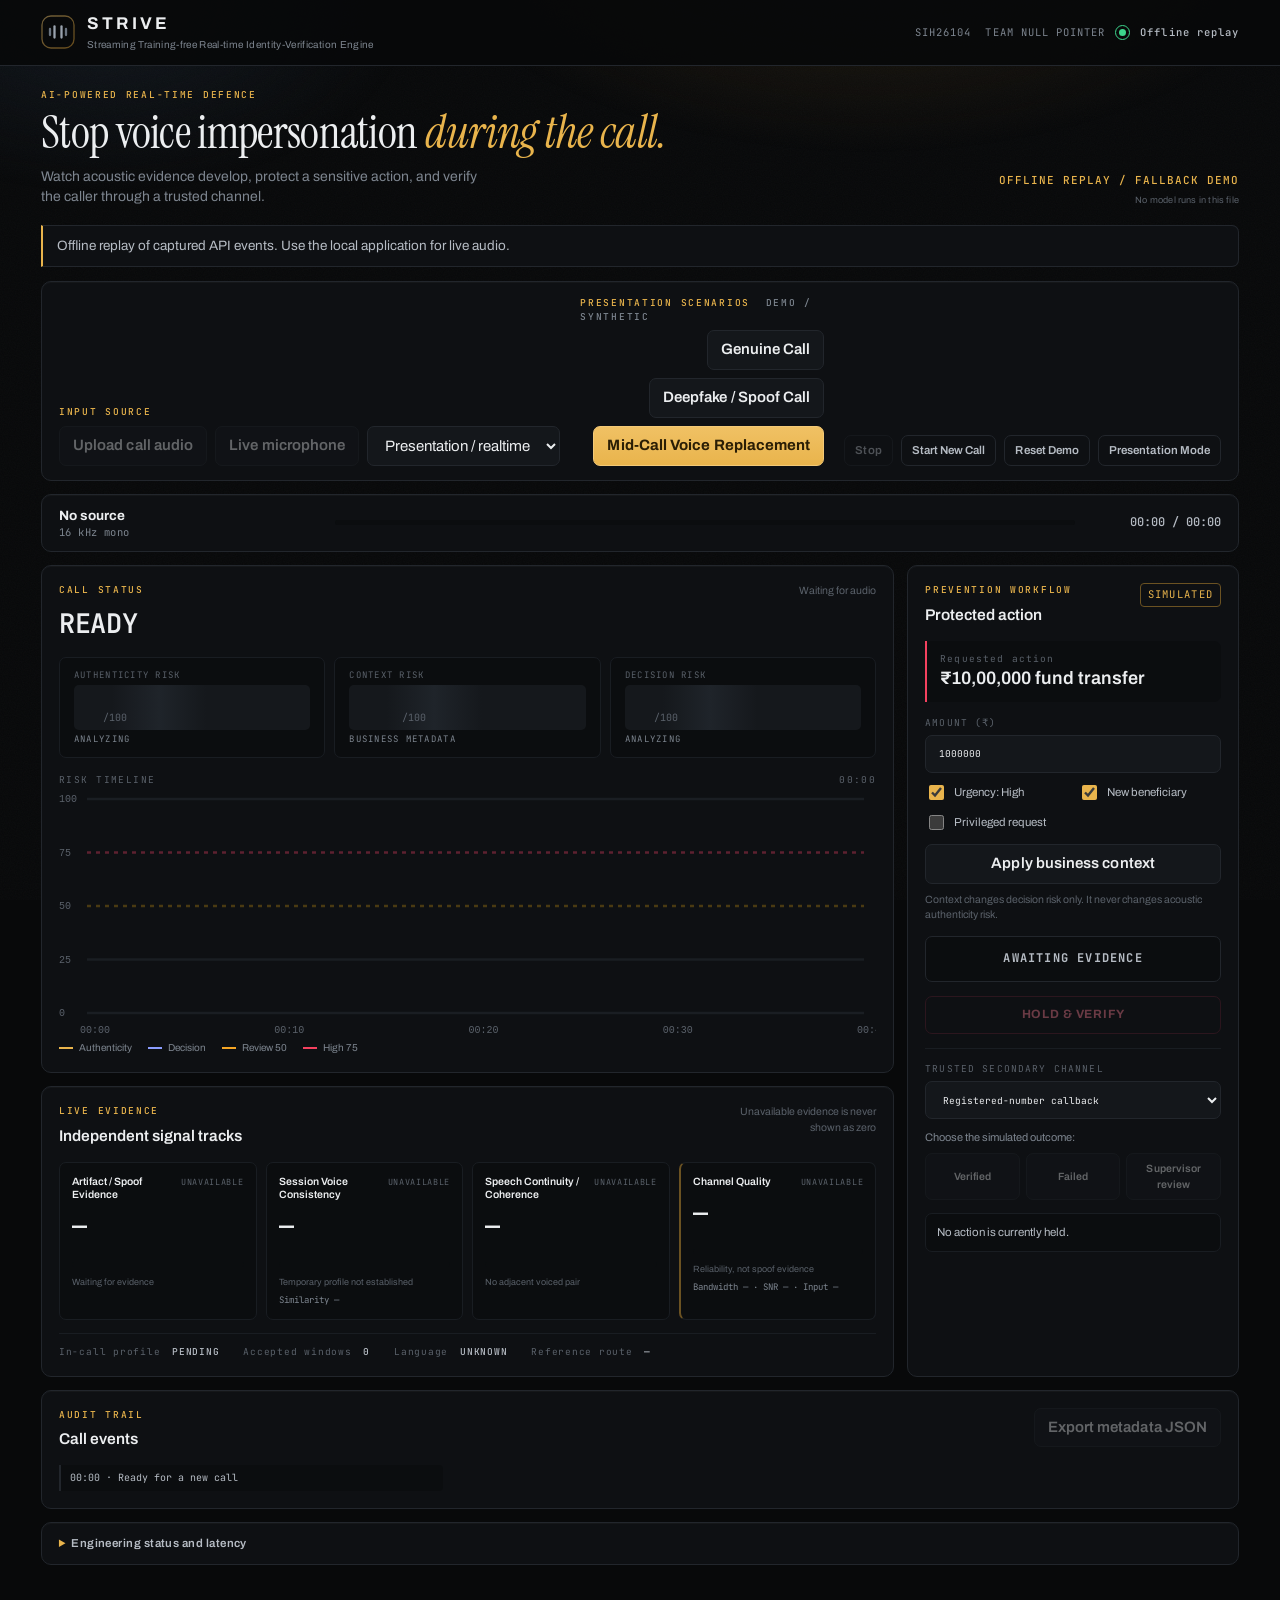
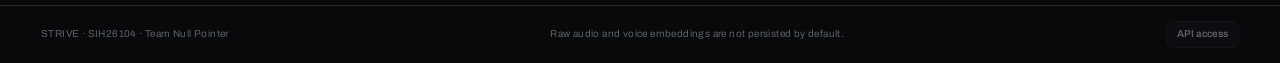
==== commit 0afdf96f: "feat: finalize STRIVE experience and project guide" ====
--- a/STRIVE_Demo.html
+++ b/STRIVE_Demo.html
@@ -1,93 +1,2044 @@
 <!doctype html>
 <html lang="en">
 <head>
-  <meta charset="utf-8"><meta name="viewport" content="width=device-width, initial-scale=1">
+  <meta charset="utf-8">
+  <meta name="viewport" content="width=device-width, initial-scale=1">
   <title>STRIVE | Real-time voice risk</title>
   <meta name="description" content="STRIVE real-time voice impersonation risk and hold-and-verify demonstration.">
-  <style>:root{color-scheme:dark;--bg:#07111f;--surface:#0d1b2d;--surface2:#11243a;--line:#203750;--text:#f4f8fc;--muted:#91a4b9;--cyan:#23d2c3;--blue:#4a8cff;--amber:#f6b84b;--red:#ff5570;--green:#51d6a3}*{box-sizing:border-box}body{margin:0;background:radial-gradient(circle at 70% -20%,#173b62 0,transparent 37%),var(--bg);color:var(--text);font:15px/1.45 Inter,ui-sans-serif,system-ui,-apple-system,"Segoe UI",sans-serif}button,input,select{font:inherit}button,select,input[type=number]{min-height:40px;border:1px solid var(--line);border-radius:8px;background:#13263c;color:var(--text);padding:9px 13px}button{cursor:pointer;font-weight:700;transition:.15s}button:hover:not(:disabled){border-color:var(--cyan);transform:translateY(-1px)}button:disabled{opacity:.4;cursor:not-allowed}.primary{background:linear-gradient(135deg,#176ca9,#159e98);border-color:#28bbb0}.danger{background:var(--red);border-color:var(--red);color:#21050b;text-transform:uppercase;letter-spacing:.05em}.topbar{height:74px;border-bottom:1px solid var(--line);background:#081523e8;display:flex;align-items:center;justify-content:space-between;padding:0 3.2%;position:sticky;top:0;z-index:4;backdrop-filter:blur(16px)}.brand{display:flex;align-items:center;gap:12px}.brand-mark{width:40px;height:40px;border-radius:10px;background:linear-gradient(145deg,var(--cyan),var(--blue));display:grid;place-items:center;font-size:25px;font-weight:900}.brand strong{display:block;font-size:21px;letter-spacing:.18em}.brand small{display:block;color:var(--muted);font-size:10px;letter-spacing:.04em}.identity{display:flex;align-items:center;gap:16px;color:#b6c6d7;font-size:11px;letter-spacing:.08em}.identity i{width:8px;height:8px;border-radius:50%;background:var(--amber);box-shadow:0 0 12px currentColor}.identity i.online{background:var(--green)}main{max-width:1540px;margin:auto;padding:24px 3.2% 40px}.hero{display:flex;justify-content:space-between;align-items:center;gap:30px;margin-bottom:17px}.kicker,.label{font-size:10px;font-weight:800;letter-spacing:.15em;color:var(--cyan);margin:0 0 5px}.label span{color:var(--amber);margin-left:7px}.hero h1{font-size:34px;line-height:1.1;margin:0;letter-spacing:-.035em}.hero h1 span{color:var(--cyan)}.hero>div>p:last-child{color:var(--muted);margin:7px 0 0}.runtime-badge{text-align:right;color:var(--amber);font-weight:800;font-size:12px;letter-spacing:.1em}.runtime-badge small{display:block;color:var(--muted);font-weight:500;letter-spacing:0;margin-top:4px}.notice{border:1px solid #365573;background:#10273c;padding:9px 13px;border-radius:8px;color:#c6d5e4;margin-bottom:14px}.launch-card,.progress-card,.panel{background:linear-gradient(145deg,#0d1c2e,#0b1828);border:1px solid var(--line);border-radius:13px;box-shadow:0 16px 40px #0003}.launch-card{display:grid;grid-template-columns:auto 1fr auto;gap:18px;padding:15px 17px;margin-bottom:14px;align-items:end}.button-row,.utility-row{display:flex;gap:8px;flex-wrap:wrap}.scenario-block .button-row{justify-content:flex-end}.utility-row{align-items:center}.utility-row button{min-height:32px;padding:6px 9px;font-size:11px}.progress-card{display:grid;grid-template-columns:250px 1fr 120px;align-items:center;gap:15px;padding:11px 16px;margin-bottom:14px}.progress-card div{display:flex;flex-direction:column}.progress-card span{font-size:11px;color:var(--muted)}progress{width:100%;height:7px;border:0;border-radius:8px;accent-color:var(--cyan)}progress::-webkit-progress-bar{background:#1b3046;border-radius:8px}progress::-webkit-progress-value{background:linear-gradient(90deg,var(--blue),var(--cyan));border-radius:8px}.dashboard{display:grid;grid-template-columns:minmax(0,1.6fr) minmax(310px,.65fr);gap:14px}.panel{padding:17px}.panel-title{display:flex;align-items:flex-start;justify-content:space-between;gap:15px;margin-bottom:13px}.panel-title h2{font-size:28px;margin:0;letter-spacing:.04em}.panel-title h3{font-size:17px;margin:0}.panel-title>span{font-size:11px;color:var(--muted)}#call-state.low{color:var(--green)}#call-state.review{color:var(--amber)}#call-state.high,#call-state.critical{color:var(--red)}.risk-cards{display:grid;grid-template-columns:repeat(3,1fr);gap:9px}.risk-cards>div{background:var(--surface2);border:1px solid var(--line);border-radius:10px;padding:10px 13px}.risk-cards span,.risk-cards small{display:block;font-size:9px;letter-spacing:.1em;color:var(--muted)}.risk-cards strong{font-size:38px;line-height:1.15}.risk-cards strong:after{content:"/100";font-size:10px;color:var(--muted);margin-left:4px}.risk-cards strong:first-letter{}.chart-heading{display:flex;justify-content:space-between;margin-top:13px;color:var(--muted);font-size:10px;letter-spacing:.1em}canvas{width:100%;height:250px;display:block}.legend{display:flex;gap:15px;flex-wrap:wrap;font-size:10px;color:var(--muted)}.legend i{display:inline-block;width:15px;height:3px;margin-right:5px;vertical-align:middle}.auth-line{background:var(--cyan)}.decision-line{background:var(--blue)}.warn-line{background:var(--amber)}.high-line{background:var(--red)}.onset-line{background:#fff}.alert-timing{margin-top:9px;padding:7px 10px;background:#331824;color:#ffc5cf;border-radius:7px;font-size:12px}.action-panel{grid-column:2;grid-row:1 / span 2}.mock-tag{border:1px solid #66522a;color:var(--amber)!important;border-radius:5px;padding:4px 7px}.transaction{border-left:3px solid var(--red);background:#211727;padding:11px 12px;margin:4px 0 13px}.transaction span{display:block;font-size:10px;color:var(--muted)}.transaction strong{font-size:17px}.context-grid{display:grid;grid-template-columns:1fr 1fr;gap:8px;margin-bottom:10px}.context-grid label{font-size:11px;color:#bac8d6}.context-grid label:first-child{grid-column:1 / -1;display:flex;flex-direction:column;gap:4px}.context-grid input[type=number]{width:100%}.context-grid input[type=checkbox]{accent-color:var(--cyan)}.action-panel>button{width:100%}.separation{font-size:10px;color:var(--muted)}.policy{padding:12px;border:1px solid var(--line);border-radius:8px;text-align:center;font-weight:900;letter-spacing:.08em;margin:13px 0}.policy.review{background:#342815;color:#ffd17b}.policy.high,.policy.critical,.policy.held{background:#391521;color:#ffc0cb;border-color:#713044}.policy.verified{background:#12352d;color:#8cf0cc}.policy.blocked{background:#44121a;color:#ffb0bd}.verify-box{border-top:1px solid var(--line);margin-top:13px;padding-top:12px}.verify-box label{display:flex;flex-direction:column;color:var(--muted);font-size:11px;gap:5px}.verify-box p{font-size:11px;color:var(--muted)}.outcomes{display:grid;grid-template-columns:repeat(3,1fr);gap:5px}.outcomes button{font-size:10px;padding:6px}.workflow-result{font-size:11px;color:#d1deea;margin-top:12px;background:#102238;border-radius:7px;padding:9px}.evidence-panel{grid-column:1}.evidence-grid{display:grid;grid-template-columns:repeat(4,1fr);gap:9px}.evidence-card{padding:11px;background:var(--surface2);border:1px solid var(--line);border-radius:9px;min-width:0}.evidence-card>div{display:flex;justify-content:space-between;gap:5px}.evidence-card b{font-size:11px}.branch-state{font-size:9px;color:var(--muted);text-transform:uppercase}.evidence-card>strong{font-size:24px;display:block}.evidence-card small,.evidence-card em{display:block;color:var(--muted);font-size:9px;font-style:normal;white-space:nowrap;overflow:hidden;text-overflow:ellipsis}.evidence-card em{margin-top:5px;color:#b8c9db}.profile-strip{display:flex;gap:22px;flex-wrap:wrap;border-top:1px solid var(--line);margin-top:12px;padding-top:10px;font-size:10px;color:var(--muted)}.profile-strip b{color:var(--text);margin-left:4px}.events-panel{grid-column:1 / -1}.event-list{display:grid;grid-template-columns:repeat(3,1fr);gap:5px;max-height:105px;overflow:auto}.event-list p{margin:0;padding:6px 8px;border-left:2px solid var(--blue);background:#102238;font-size:10px}.engineering-panel{grid-column:1 / -1;padding:12px 17px}.engineering-panel summary{cursor:pointer;font-weight:700;font-size:12px}.health-grid{display:grid;grid-template-columns:repeat(5,1fr);gap:8px;margin-top:12px}.health-grid span{background:#102238;padding:7px;font-size:9px;color:var(--muted)}.health-grid b{display:block;color:var(--text);font-size:10px}.reason-list{display:flex;gap:5px;flex-wrap:wrap;margin-top:9px}.reason-list span{font-size:9px;background:#1b2f43;padding:4px 7px;border-radius:5px}footer{display:flex;justify-content:space-between;gap:15px;padding:14px 3.2%;border-top:1px solid var(--line);color:var(--muted);font-size:10px}footer button{min-height:28px;padding:4px 8px;font-size:10px}body.busy .scenario,body.busy #upload,body.busy #mic{opacity:.4;pointer-events:none}body.presentation .hero{display:none}body.presentation main{padding-top:13px}body.presentation .engineering-panel,body.presentation footer{display:none}body.presentation .launch-card{padding:10px 14px}body.presentation .events-panel{display:none}body.presentation .risk-panel{min-height:610px}@media(max-width:1150px){.launch-card{grid-template-columns:1fr}.scenario-block .button-row{justify-content:flex-start}.dashboard{grid-template-columns:1fr}.action-panel{grid-column:1;grid-row:auto}.evidence-panel{grid-column:1}.evidence-grid{grid-template-columns:1fr 1fr}}@media(max-width:680px){.topbar{height:auto;padding:12px}.identity span{display:none}.hero{align-items:flex-start;flex-direction:column}.hero h1{font-size:28px}.runtime-badge{text-align:left}.risk-cards{grid-template-columns:1fr}.evidence-grid,.context-grid,.event-list,.health-grid{grid-template-columns:1fr}.progress-card{grid-template-columns:1fr}.brand small{display:none}}
+  <meta name="theme-color" content="#08090a">
+  <link rel="preconnect" href="https://fonts.googleapis.com">
+  <link rel="preconnect" href="https://fonts.gstatic.com" crossorigin>
+  <link rel="stylesheet" href="https://fonts.googleapis.com/css2?family=Archivo:wght@400;500;600;700&family=Instrument+Serif:ital@0;1&family=JetBrains+Mono:wght@400;500;700&display=swap">
+  <link rel="icon" href="data:image/svg+xml,%3Csvg xmlns='http://www.w3.org/2000/svg' viewBox='0 0 34 34'%3E%3Crect width='34' height='34' rx='9' fill='%230E1013'/%3E%3Cg stroke-linecap='round' stroke-width='2.4' fill='none'%3E%3Cpath d='M9 20v-6' stroke='%236B7480'/%3E%3Cpath d='M13.5 22.5v-11' stroke='%239AA3AE'/%3E%3Cpath d='M17 26V8' stroke='%23E9B44C'/%3E%3Cpath d='M20.5 22.5v-11' stroke='%239AA3AE'/%3E%3Cpath d='M25 20v-6' stroke='%236B7480'/%3E%3C/g%3E%3C/svg%3E">
+  <style>/* ==========================================================================
+   STRIVE operations console
+   Single deliberate visual world: warm near-black instrument panel, signal
+   amber as the brand accent, semantic colour reserved strictly for risk.
+   ========================================================================== */
+
+:root {
+  color-scheme: dark;
+
+  /* Ground and surfaces - warm neutral, never navy. */
+  --void: #08090a;
+  --panel: #0e1013;
+  --raised: #14171b;
+  --sunken: #0b0d0f;
+  --line: #22262c;
+  --line-soft: #191d22;
+
+  /* Type */
+  --text: #eceef0;
+  --text-2: #b6bcc4;
+  --muted: #7d858f;
+  --faint: #5a616a;
+
+  /* Brand + traces */
+  --signal: #e9b44c;
+  --signal-dim: #6b5222;
+  --trace-auth: #e9b44c;
+  --trace-decision: #8b9dff;
+
+  /* Semantic - risk only, never decoration */
+  --safe: #3dd68c;
+  --warn: #f5a524;
+  --crit: #f4415f;
+
+  --radius: 10px;
+  --radius-sm: 7px;
+  --ease: cubic-bezier(0.22, 0.61, 0.36, 1);
+}
+
+* { box-sizing: border-box; }
+
+body {
+  margin: 0;
+  background: var(--void);
+  color: var(--text);
+  font-family: Archivo, ui-sans-serif, system-ui, -apple-system, "Segoe UI", sans-serif;
+  font-size: 15px;
+  line-height: 1.45;
+  -webkit-font-smoothing: antialiased;
+}
+
+/* Atmosphere: one soft signal bloom, plus fine grain. Both are painted once
+   and never animated, so they cost nothing during streaming. */
+body::before {
+  content: "";
+  position: fixed;
+  inset: 0;
+  pointer-events: none;
+  z-index: 0;
+  background:
+    radial-gradient(760px 420px at 68% -12%, #2a2113 0%, transparent 62%),
+    radial-gradient(520px 320px at 8% 0%, #12181f 0%, transparent 60%);
+}
+body::after {
+  content: "";
+  position: fixed;
+  inset: 0;
+  pointer-events: none;
+  z-index: 0;
+  opacity: 0.032;
+  background-image: url("data:image/svg+xml,%3Csvg xmlns='http://www.w3.org/2000/svg' width='120' height='120'%3E%3Cfilter id='n'%3E%3CfeTurbulence type='fractalNoise' baseFrequency='0.85' numOctaves='3'/%3E%3C/filter%3E%3Crect width='120' height='120' filter='url(%23n)'/%3E%3C/svg%3E");
+}
+body > * { position: relative; z-index: 1; }
+
+button, input, select { font: inherit; }
+
+/* Numerals line up in columns throughout. */
+.risk-cards strong, .branch-value, .health-grid b, .profile-strip b,
+#clock, #playback-clock, .event-list p, .alert-timing, #context-risk {
+  font-family: "JetBrains Mono", ui-monospace, monospace;
+  font-variant-numeric: tabular-nums;
+}
+
+/* ---------- Controls ---------------------------------------------------- */
+
+button, select, input[type="number"] {
+  min-height: 38px;
+  border: 1px solid var(--line);
+  border-radius: var(--radius-sm);
+  background: var(--raised);
+  color: var(--text);
+  padding: 8px 13px;
+}
+button {
+  cursor: pointer;
+  font-weight: 600;
+  letter-spacing: 0.005em;
+  transition: background 0.16s var(--ease), border-color 0.16s var(--ease),
+    color 0.16s var(--ease);
+}
+button:hover:not(:disabled) { background: #1b1f24; border-color: #343a42; }
+button:active:not(:disabled) { background: #101317; }
+button:disabled { opacity: 0.38; cursor: not-allowed; }
+
+.primary {
+  background: linear-gradient(180deg, #f0c164, var(--signal));
+  border-color: #f3c977;
+  color: #2a1e05;
+  font-weight: 700;
+}
+.primary:hover:not(:disabled) {
+  background: linear-gradient(180deg, #f6cd78, #eeba58);
+  border-color: #f7d189;
+}
+.danger {
+  background: transparent;
+  border-color: #5d2130;
+  color: #ff8095;
+  text-transform: uppercase;
+  letter-spacing: 0.07em;
+  font-size: 12px;
+  font-weight: 700;
+}
+.danger:hover:not(:disabled) { background: #2a0f16; border-color: var(--crit); color: #ffa3b3; }
+
+a:focus-visible, button:focus-visible, select:focus-visible,
+input:focus-visible, summary:focus-visible {
+  outline: 2px solid var(--signal);
+  outline-offset: 2px;
+}
+
+.skip-link {
+  position: absolute; left: -9999px; top: 0; z-index: 20;
+  background: var(--signal); color: #241a04;
+  padding: 9px 15px; border-radius: 0 0 var(--radius-sm) 0; font-weight: 700;
+}
+.skip-link:focus { left: 0; }
+
+.visually-hidden {
+  position: absolute; width: 1px; height: 1px; padding: 0; margin: -1px;
+  overflow: hidden; clip: rect(0 0 0 0); white-space: nowrap; border: 0;
+}
+
+/* ---------- Masthead ---------------------------------------------------- */
+
+.topbar {
+  height: 66px;
+  border-bottom: 1px solid var(--line);
+  background: #08090aef;
+  display: flex; align-items: center; justify-content: space-between;
+  padding: 0 clamp(16px, 3.2vw, 46px);
+  position: sticky; top: 0; z-index: 6;
+}
+.brand { display: flex; align-items: center; gap: 12px; }
+.brand-mark { display: block; width: 34px; height: 34px; flex: none; }
+.brand strong {
+  display: block; font-size: 17px; font-weight: 700;
+  letter-spacing: 0.19em;
+}
+.brand small {
+  display: block; color: var(--muted); font-size: 10px;
+  letter-spacing: 0.035em; margin-top: 1px;
+}
+
+.identity {
+  display: flex; align-items: center; gap: 14px;
+  color: var(--muted); font-size: 10.5px; letter-spacing: 0.1em;
+  font-family: "JetBrains Mono", monospace;
+}
+.identity i {
+  width: 7px; height: 7px; border-radius: 50%;
+  background: var(--warn); position: relative; flex: none;
+}
+.identity i.online { background: var(--safe); }
+/* Listening pulse - one ring, stopped once nothing is live. */
+.identity i.online::after {
+  content: ""; position: absolute; inset: -4px;
+  border-radius: 50%; border: 1px solid var(--safe);
+  animation: ring 2.4s var(--ease) infinite;
+}
+@keyframes ring {
+  0% { transform: scale(0.6); opacity: 0.9; }
+  70%, 100% { transform: scale(1.5); opacity: 0; }
+}
+.identity b { color: var(--text-2); font-weight: 500; }
+
+main {
+  max-width: 1560px; margin: auto;
+  padding: 22px clamp(16px, 3.2vw, 46px) 40px;
+}
+
+/* ---------- Hero -------------------------------------------------------- */
+
+.hero {
+  display: flex; justify-content: space-between; align-items: flex-end;
+  gap: 30px; margin-bottom: 18px;
+}
+.kicker, .label {
+  font-family: "JetBrains Mono", monospace;
+  font-size: 9.5px; font-weight: 500; letter-spacing: 0.18em;
+  color: var(--signal); margin: 0 0 7px; text-transform: uppercase;
+}
+.label span { color: var(--muted); margin-left: 8px; }
+.hero h1 {
+  font-family: "Instrument Serif", Georgia, serif;
+  font-size: clamp(30px, 4.3vw, 46px);
+  font-weight: 400; line-height: 1.04; margin: 0;
+  letter-spacing: -0.015em; text-wrap: balance;
+}
+.hero h1 span { font-style: italic; color: var(--signal); }
+.hero > div > p:last-child {
+  color: var(--muted); margin: 10px 0 0; max-width: 56ch; font-size: 14px;
+}
+.runtime-badge {
+  text-align: right; color: var(--signal);
+  font-family: "JetBrains Mono", monospace;
+  font-weight: 500; font-size: 11px; letter-spacing: 0.09em; flex: none;
+}
+.runtime-badge small {
+  display: block; color: var(--faint); font-weight: 400;
+  letter-spacing: 0.02em; margin-top: 5px; font-family: Archivo, sans-serif;
+}
+
+.notice {
+  border: 1px solid var(--line);
+  border-left: 2px solid var(--signal);
+  background: var(--panel);
+  padding: 10px 14px; border-radius: 0 var(--radius-sm) var(--radius-sm) 0;
+  color: var(--text-2); margin-bottom: 14px; font-size: 13.5px;
+}
+.notice.error { border-left-color: var(--crit); color: #ffb3c0; background: #170d10; }
+
+/* ---------- Panels ------------------------------------------------------ */
+
+.launch-card, .progress-card, .panel {
+  background: var(--panel);
+  border: 1px solid var(--line);
+  border-radius: var(--radius);
+  box-shadow: inset 0 1px 0 #ffffff07;
+}
+
+.launch-card {
+  display: grid; grid-template-columns: auto 1fr auto; gap: 20px;
+  padding: 14px 17px; margin-bottom: 13px; align-items: end;
+}
+.button-row, .utility-row { display: flex; gap: 8px; flex-wrap: wrap; }
+.scenario-block .button-row { justify-content: flex-end; }
+.utility-row { align-items: center; }
+.utility-row button {
+  min-height: 31px; padding: 5px 10px; font-size: 11.5px;
+  background: transparent; color: var(--text-2);
+}
+.utility-row button:hover:not(:disabled) { background: var(--raised); color: var(--text); }
+#presentation-mode[aria-pressed="true"] {
+  border-color: var(--signal); color: var(--signal);
+}
+
+.progress-card {
+  display: grid; grid-template-columns: 260px 1fr 130px;
+  align-items: center; gap: 16px; padding: 11px 17px; margin-bottom: 13px;
+}
+.progress-card div { display: flex; flex-direction: column; min-width: 0; }
+.progress-card strong { font-size: 13.5px; }
+.progress-card span {
+  font-size: 10.5px; color: var(--muted);
+  font-family: "JetBrains Mono", monospace; letter-spacing: 0.04em;
+}
+#playback-clock { text-align: right; font-size: 12px; color: var(--text-2); font-weight: 500; }
+
+progress {
+  width: 100%; height: 5px; border: 0; border-radius: 4px;
+  background: var(--sunken); appearance: none;
+}
+progress::-webkit-progress-bar { background: var(--sunken); border-radius: 4px; }
+progress::-webkit-progress-value {
+  background: linear-gradient(90deg, var(--signal-dim), var(--signal));
+  border-radius: 4px; transition: width 0.25s var(--ease);
+}
+progress::-moz-progress-bar {
+  background: linear-gradient(90deg, var(--signal-dim), var(--signal)); border-radius: 4px;
+}
+
+.dashboard {
+  display: grid;
+  grid-template-columns: minmax(0, 1.62fr) minmax(320px, 0.63fr);
+  gap: 13px;
+}
+.panel { padding: 17px; }
+
+/* Staggered reveal on load. Panels start visible in the first frame and
+   settle - never parked at opacity 0 waiting on an observer. */
+@keyframes settle {
+  from { opacity: 0.55; transform: translateY(7px); }
+  to { opacity: 1; transform: none; }
+}
+.panel, .launch-card { animation: settle 0.5s var(--ease) both; }
+.launch-card { animation-delay: 0.02s; }
+.risk-panel { animation-delay: 0.06s; }
+.action-panel { animation-delay: 0.1s; }
+.evidence-panel { animation-delay: 0.14s; }
+.events-panel { animation-delay: 0.18s; }
+.engineering-panel { animation-delay: 0.22s; }
+
+.panel-title {
+  display: flex; align-items: flex-start; justify-content: space-between;
+  gap: 15px; margin-bottom: 14px;
+}
+.panel-title h2 {
+  font-size: 27px; margin: 0; letter-spacing: -0.01em; font-weight: 600;
+  font-family: "JetBrains Mono", monospace;
+}
+.panel-title h3 { font-size: 15.5px; margin: 0; font-weight: 600; }
+.panel-title > span { font-size: 10.5px; color: var(--faint); text-align: right; max-width: 24ch; }
+
+#call-state.low { color: var(--safe); }
+#call-state.review { color: var(--warn); }
+#call-state.high, #call-state.critical { color: var(--crit); }
+
+/* ---------- Risk figures ------------------------------------------------ */
+
+.risk-cards { display: grid; grid-template-columns: repeat(3, 1fr); gap: 9px; }
+.risk-cards > div {
+  background: var(--sunken); border: 1px solid var(--line-soft);
+  border-radius: var(--radius-sm); padding: 11px 14px;
+}
+.risk-cards span, .risk-cards small {
+  display: block; font-size: 9px; letter-spacing: 0.14em; color: var(--faint);
+  font-family: "JetBrains Mono", monospace;
+}
+.risk-cards small { margin-top: 3px; color: var(--muted); }
+.risk-cards strong {
+  font-size: 40px; line-height: 1.12; font-weight: 500; display: block;
+  margin-top: 3px;
+}
+.risk-cards strong::after {
+  content: "/100"; font-size: 10px; color: var(--faint);
+  margin-left: 5px; font-weight: 400;
+}
+
+/* Shimmer while no evidence has arrived yet. */
+@keyframes shimmer { to { background-position: 200% 0; } }
+body:not(.has-data) .risk-cards strong {
+  color: transparent;
+  background: linear-gradient(90deg, #15181c 8%, #1f242a 18%, #15181c 28%);
+  background-size: 200% 100%;
+  animation: shimmer 1.5s linear infinite;
+  border-radius: 5px;
+}
+body:not(.has-data) .risk-cards strong::after { color: var(--faint); }
+
+.chart-heading {
+  display: flex; justify-content: space-between; margin-top: 15px;
+  color: var(--faint); font-size: 9.5px; letter-spacing: 0.15em;
+  font-family: "JetBrains Mono", monospace;
+}
+canvas { width: 100%; height: 250px; display: block; }
+
+/* Sweep across the chart while a call is streaming. */
+.risk-panel { position: relative; overflow: hidden; }
+@keyframes sweep { from { transform: translateX(-100%); } to { transform: translateX(100%); } }
+body.busy .risk-panel::after {
+  content: ""; position: absolute; left: 0; right: 0; top: 0; height: 1px;
+  background: linear-gradient(90deg, transparent, var(--signal), transparent);
+  animation: sweep 2.2s var(--ease) infinite;
+  pointer-events: none;
+}
+
+.legend {
+  display: flex; gap: 16px; flex-wrap: wrap; font-size: 10px;
+  color: var(--muted); margin-top: 4px;
+}
+.legend i { display: inline-block; width: 14px; height: 2px; margin-right: 6px; vertical-align: middle; }
+.auth-line { background: var(--trace-auth); }
+.decision-line { background: var(--trace-decision); }
+.warn-line { background: var(--warn); }
+.high-line { background: var(--crit); }
+.onset-line { background: var(--text); }
+
+.alert-timing {
+  margin-top: 10px; padding: 9px 12px; background: #170f12;
+  border: 1px solid #3a1a24; color: #ffc2cd;
+  border-radius: var(--radius-sm); font-size: 11.5px;
+}
+
+/* ---------- Prevention workflow ----------------------------------------- */
+
+.action-panel { grid-column: 2; grid-row: 1 / span 2; }
+.mock-tag {
+  border: 1px solid var(--signal-dim); color: var(--signal) !important;
+  border-radius: 4px; padding: 3px 7px; font-size: 9px;
+  letter-spacing: 0.12em; font-family: "JetBrains Mono", monospace; flex: none;
+}
+.transaction {
+  border-left: 2px solid var(--crit); background: var(--sunken);
+  padding: 11px 13px; margin: 2px 0 14px; border-radius: 0 var(--radius-sm) var(--radius-sm) 0;
+}
+.transaction span {
+  display: block; font-size: 9.5px; color: var(--faint);
+  letter-spacing: 0.12em; font-family: "JetBrains Mono", monospace;
+}
+.transaction strong { font-size: 18px; font-weight: 600; }
+
+fieldset.context-grid {
+  border: 0; padding: 0; margin: 0 0 11px; min-inline-size: 0;
+  display: grid; grid-template-columns: 1fr 1fr; gap: 9px;
+}
+.context-grid label {
+  font-size: 11.5px; color: var(--text-2);
+  display: flex; align-items: center; gap: 7px;
+}
+.context-grid label[for="amount"] {
+  grid-column: 1 / -1; display: flex; flex-direction: column;
+  align-items: stretch; gap: 5px;
+  font-size: 9.5px; letter-spacing: 0.12em; color: var(--faint);
+  font-family: "JetBrains Mono", monospace; text-transform: uppercase;
+}
+.context-grid input[type="number"] { width: 100%; font-family: "JetBrains Mono", monospace; }
+.context-grid input[type="checkbox"] { accent-color: var(--signal); width: 15px; height: 15px; }
+.action-panel > button { width: 100%; }
+.separation { font-size: 10.5px; color: var(--faint); margin: 9px 0 0; line-height: 1.4; }
+
+.policy {
+  padding: 13px; border: 1px solid var(--line); border-radius: var(--radius-sm);
+  text-align: center; font-weight: 700; letter-spacing: 0.1em; margin: 14px 0;
+  font-size: 12px; background: var(--sunken); color: var(--text-2);
+  font-family: "JetBrains Mono", monospace;
+  transition: background 0.3s var(--ease), color 0.3s var(--ease), border-color 0.3s var(--ease);
+}
+.policy.review { background: #1c1508; color: #ffd68a; border-color: #4a3a12; }
+.policy.high, .policy.critical, .policy.held {
+  background: #1d0d13; color: #ffb3c0; border-color: #5d2130;
+}
+.policy.verified { background: #0c1d16; color: #86efc0; border-color: #1d4a36; }
+.policy.blocked { background: #250a12; color: #ff9db0; border-color: #6b1e30; }
+
+.verify-box { border-top: 1px solid var(--line-soft); margin-top: 14px; padding-top: 13px; }
+.verify-box label {
+  display: flex; flex-direction: column; color: var(--faint); gap: 6px;
+  font-size: 9.5px; letter-spacing: 0.12em;
+  font-family: "JetBrains Mono", monospace; text-transform: uppercase;
+}
+.verify-box p { font-size: 11px; color: var(--muted); margin: 11px 0 7px; }
+.outcomes { display: grid; grid-template-columns: repeat(3, 1fr); gap: 6px; }
+.outcomes button { font-size: 10.5px; padding: 7px 4px; min-height: 32px; }
+.workflow-result {
+  font-size: 11.5px; color: var(--text-2); margin-top: 13px;
+  background: var(--sunken); border: 1px solid var(--line-soft);
+  border-radius: var(--radius-sm); padding: 10px 11px; line-height: 1.45;
+}
+
+/* ---------- Evidence ---------------------------------------------------- */
+
+.evidence-panel { grid-column: 1; }
+.evidence-grid { display: grid; grid-template-columns: repeat(4, 1fr); gap: 9px; }
+.evidence-card {
+  padding: 12px; background: var(--sunken); border: 1px solid var(--line-soft);
+  border-radius: var(--radius-sm); min-width: 0;
+  transition: border-color 0.25s var(--ease);
+}
+.evidence-card:hover { border-color: var(--line); }
+.evidence-card > div { display: flex; justify-content: space-between; gap: 6px; align-items: baseline; }
+.evidence-card b { font-size: 10.5px; font-weight: 600; line-height: 1.25; }
+.branch-state {
+  font-size: 8.5px; color: var(--faint); text-transform: uppercase;
+  letter-spacing: 0.08em; font-family: "JetBrains Mono", monospace;
+  text-align: right; flex: none;
+}
+.evidence-card > strong {
+  font-size: 25px; display: block; margin: 7px 0 5px; font-weight: 500;
+}
+.evidence-card small, .evidence-card em {
+  display: block; color: var(--faint); font-size: 9px; font-style: normal;
+  white-space: nowrap; overflow: hidden; text-overflow: ellipsis; margin-top: 5px;
+}
+.evidence-card em { color: var(--muted); font-family: "JetBrains Mono", monospace; }
+.channel-card { border-left: 2px solid var(--signal-dim); }
+
+.profile-strip {
+  display: flex; gap: 24px; flex-wrap: wrap; border-top: 1px solid var(--line-soft);
+  margin-top: 13px; padding-top: 11px; font-size: 9.5px; color: var(--faint);
+  letter-spacing: 0.08em; font-family: "JetBrains Mono", monospace;
+}
+.profile-strip b { color: var(--text-2); margin-left: 5px; font-weight: 500; }
+
+/* ---------- Audit + engineering ----------------------------------------- */
+
+.events-panel { grid-column: 1 / -1; }
+.event-list {
+  display: grid; grid-template-columns: repeat(3, 1fr); gap: 5px;
+  max-height: 108px; overflow: auto;
+}
+.event-list p {
+  margin: 0; padding: 6px 9px; border-left: 2px solid var(--line);
+  background: var(--sunken); font-size: 10px; color: var(--text-2);
+  border-radius: 0 4px 4px 0;
+}
+.event-list p[data-kind="high"], .event-list p[data-kind="critical"],
+.event-list p[data-kind="failed"] { border-left-color: var(--crit); }
+.event-list p[data-kind="review"] { border-left-color: var(--warn); }
+.event-list p[data-kind="low"], .event-list p[data-kind="verified"],
+.event-list p[data-kind="profile"] { border-left-color: var(--safe); }
+
+.engineering-panel { grid-column: 1 / -1; padding: 12px 17px; }
+.engineering-panel summary {
+  cursor: pointer; font-weight: 600; font-size: 11.5px; color: var(--text-2);
+  letter-spacing: 0.04em;
+}
+.engineering-panel summary::marker { color: var(--signal); }
+.health-grid { display: grid; grid-template-columns: repeat(5, 1fr); gap: 8px; margin-top: 13px; }
+.health-grid span {
+  background: var(--sunken); border: 1px solid var(--line-soft);
+  border-radius: 5px; padding: 8px 9px; font-size: 8.5px; color: var(--faint);
+  letter-spacing: 0.1em; font-family: "JetBrains Mono", monospace;
+  text-transform: uppercase;
+}
+.health-grid b { display: block; color: var(--text); font-size: 11px; margin-top: 3px; letter-spacing: 0; }
+.reason-list { display: flex; gap: 6px; flex-wrap: wrap; margin-top: 10px; }
+.reason-list span {
+  font-size: 9.5px; background: var(--raised); border: 1px solid var(--line-soft);
+  padding: 4px 8px; border-radius: 4px; color: var(--muted);
+}
+
+footer {
+  display: flex; justify-content: space-between; align-items: center; gap: 15px;
+  padding: 15px clamp(16px, 3.2vw, 46px); border-top: 1px solid var(--line);
+  color: var(--faint); font-size: 10px; letter-spacing: 0.04em;
+}
+footer button { min-height: 27px; padding: 4px 10px; font-size: 10px; }
+
+/* ---------- Modes ------------------------------------------------------- */
+
+body.busy .scenario, body.busy #upload, body.busy #mic { opacity: 0.38; pointer-events: none; }
+body.presentation .hero,
+body.presentation .engineering-panel,
+body.presentation .events-panel,
+body.presentation footer { display: none; }
+body.presentation main { padding-top: 14px; }
+body.presentation .launch-card { padding: 10px 15px; }
+body.presentation .risk-panel { min-height: 600px; }
+body.presentation .risk-cards strong { font-size: 52px; }
+
+/* ---------- Responsive -------------------------------------------------- */
+
+@media (max-width: 1150px) {
+  .launch-card { grid-template-columns: 1fr; }
+  .scenario-block .button-row { justify-content: flex-start; }
+  .dashboard { grid-template-columns: 1fr; }
+  .action-panel { grid-column: 1; grid-row: auto; }
+  .evidence-panel { grid-column: 1; }
+  .evidence-grid { grid-template-columns: 1fr 1fr; }
+  .health-grid { grid-template-columns: repeat(3, 1fr); }
+}
+@media (max-width: 680px) {
+  .topbar { height: auto; padding-block: 12px; flex-wrap: wrap; gap: 10px; }
+  .identity span { display: none; }
+  .hero { align-items: flex-start; flex-direction: column; gap: 16px; }
+  .runtime-badge { text-align: left; }
+  .risk-cards { grid-template-columns: 1fr; }
+  .evidence-grid, fieldset.context-grid, .event-list, .health-grid { grid-template-columns: 1fr; }
+  .progress-card { grid-template-columns: 1fr; }
+  #playback-clock { text-align: left; }
+  .brand small { display: none; }
+  footer { flex-direction: column; align-items: flex-start; }
+}
+
+@media (prefers-reduced-motion: reduce) {
+  *, *::before, *::after {
+    animation-duration: 0.01ms !important;
+    animation-iteration-count: 1 !important;
+    transition-duration: 0.01ms !important;
+    scroll-behavior: auto !important;
+  }
+}
 </style>
 </head>
 <body>
-<header class="topbar"><div class="brand"><span class="brand-mark">S</span><div><strong>STRIVE</strong><small>Streaming Training-free Real-time Identity-Verification Engine</small></div></div><div class="identity"><span>SIH26104</span><span>TEAM NULL POINTER</span><i id="connection-dot"></i><b id="connection">Connecting</b></div></header>
-<main>
-  <section class="hero"><div><p class="kicker">AI-POWERED REAL-TIME DEFENCE</p><h1>Stop voice impersonation <span>during the call.</span></h1><p>Watch acoustic evidence develop, protect a sensitive action, and verify the caller through a trusted channel.</p></div><div id="mode" class="runtime-badge">DEMO EVIDENCE MODE<small>Not a neural accuracy benchmark</small></div></section>
-  <div id="notice" class="notice" role="status">Ready. Choose the mid-call scenario for the recommended presentation.</div>
-  <section class="launch-card">
-    <div class="source-block"><p class="label">INPUT SOURCE</p><div class="button-row"><button id="upload">Upload call audio</button><button id="mic">Live microphone</button><input id="file" type="file" accept=".wav,.flac,.mp3,.m4a,.aac,.ogg,.opus,.webm,audio/*" hidden><select id="playback-mode" aria-label="Playback mode"><option value="realtime">Presentation / realtime</option><option value="accelerated">Accelerated / test</option></select></div></div>
-    <div class="scenario-block"><p class="label">PRESENTATION SCENARIOS <span>DEMO / SYNTHETIC</span></p><div class="button-row"><button class="scenario" data-scenario="genuine">Genuine Call</button><button class="scenario" data-scenario="spoof">Deepfake / Spoof Call</button><button class="scenario primary" data-scenario="mid_call">Mid-Call Voice Replacement</button></div></div>
-    <div class="utility-row"><button id="stop" disabled>Stop</button><button id="new-call">Start New Call</button><button id="reset">Reset Demo</button><button id="presentation-mode">Presentation Mode</button></div>
+<a class="skip-link" href="#dashboard">Skip to dashboard</a>
+
+<header class="topbar">
+  <div class="brand">
+    <!-- Voiceprint aperture: a symmetrical waveform whose centre bar breaks
+         past the others - the anomaly the engine exists to find. -->
+    <svg class="brand-mark" viewBox="0 0 34 34" fill="none" aria-hidden="true" focusable="false">
+      <defs>
+        <linearGradient id="strive-mark" x1="0" y1="0" x2="1" y2="1">
+          <stop offset="0" stop-color="#F2C874"/>
+          <stop offset="1" stop-color="#D99B2E"/>
+        </linearGradient>
+      </defs>
+      <rect x="1" y="1" width="32" height="32" rx="9"
+            stroke="url(#strive-mark)" stroke-opacity=".45" stroke-width="1.3"/>
+      <g stroke-linecap="round" stroke-width="2.3">
+        <path d="M9 20v-6" stroke="#6B7480"/>
+        <path d="M13.5 22.5v-11" stroke="#9AA3AE"/>
+        <path d="M17 26V8" stroke="url(#strive-mark)"/>
+        <path d="M20.5 22.5v-11" stroke="#9AA3AE"/>
+        <path d="M25 20v-6" stroke="#6B7480"/>
+      </g>
+    </svg>
+    <div>
+      <strong>STRIVE</strong>
+      <small>Streaming Training-free Real-time Identity-Verification Engine</small>
+    </div>
+  </div>
+  <div class="identity">
+    <span>SIH26104</span>
+    <span>TEAM NULL POINTER</span>
+    <i id="connection-dot" aria-hidden="true"></i>
+    <b id="connection">Connecting</b>
+  </div>
+</header>
+
+<main aria-label="Voice integrity dashboard">
+
+  <section class="hero" aria-labelledby="hero-title">
+    <div>
+      <p class="kicker">AI-POWERED REAL-TIME DEFENCE</p>
+      <h1 id="hero-title">Stop voice impersonation <span>during the call.</span></h1>
+      <p>Watch acoustic evidence develop, protect a sensitive action, and verify the caller through a trusted channel.</p>
+    </div>
+    <div id="mode" class="runtime-badge">DEMO EVIDENCE MODE<small>Not a neural accuracy benchmark</small></div>
   </section>
-  <section class="progress-card" id="playback-card" hidden><div><strong id="source-name">No source</strong><span id="source-meta">16 kHz mono</span></div><progress id="playback-progress" max="1" value="0"></progress><b id="playback-clock">00:00 / 00:00</b></section>
-  <section class="dashboard">
-    <article class="panel risk-panel">
-      <div class="panel-title"><div><p class="label">CALL STATUS</p><h2 id="call-state">READY</h2></div><span id="call-detail">Waiting for audio</span></div>
-      <div class="risk-cards"><div><span>AUTHENTICITY RISK</span><strong id="auth">—</strong><small id="auth-state">ANALYZING</small></div><div><span>CONTEXT RISK</span><strong id="context-risk">80</strong><small>BUSINESS METADATA</small></div><div><span>DECISION RISK</span><strong id="decision">—</strong><small id="decision-state">ANALYZING</small></div></div>
-      <div class="chart-heading"><span>RISK TIMELINE</span><span id="clock">00:00</span></div><canvas id="chart" height="250" aria-label="Authenticity and decision risk timeline" role="img"></canvas>
-      <div class="legend"><span><i class="auth-line"></i>Authenticity</span><span><i class="decision-line"></i>Decision</span><span><i class="warn-line"></i>Review 50</span><span><i class="high-line"></i>High 75</span><span id="onset-legend" hidden><i class="onset-line"></i>Voice change</span></div><div id="alert-timing" class="alert-timing" hidden></div>
+
+  <div id="notice" class="notice" role="status" aria-live="polite">Ready. Choose the mid-call scenario for the recommended presentation.</div>
+
+  <section class="launch-card" aria-label="Call source and scenarios">
+    <div class="source-block">
+      <p class="label" id="source-label">INPUT SOURCE</p>
+      <div class="button-row" role="group" aria-labelledby="source-label">
+        <button id="upload" type="button">Upload call audio</button>
+        <button id="mic" type="button">Live microphone</button>
+        <input id="file" type="file" accept=".wav,.flac,.mp3,.m4a,.aac,.ogg,.opus,.webm,audio/*" hidden>
+        <select id="playback-mode" aria-label="Playback mode">
+          <option value="realtime">Presentation / realtime</option>
+          <option value="accelerated">Accelerated / test</option>
+        </select>
+      </div>
+    </div>
+
+    <div class="scenario-block">
+      <p class="label" id="scenario-label">PRESENTATION SCENARIOS <span>DEMO / SYNTHETIC</span></p>
+      <div class="button-row" role="group" aria-labelledby="scenario-label">
+        <button class="scenario" type="button" data-scenario="genuine">Genuine Call</button>
+        <button class="scenario" type="button" data-scenario="spoof">Deepfake / Spoof Call</button>
+        <button class="scenario primary" type="button" data-scenario="mid_call">Mid-Call Voice Replacement</button>
+      </div>
+    </div>
+
+    <div class="utility-row" role="group" aria-label="Session controls">
+      <button id="stop" type="button" disabled>Stop</button>
+      <button id="new-call" type="button">Start New Call</button>
+      <button id="reset" type="button">Reset Demo</button>
+      <button id="presentation-mode" type="button" aria-pressed="false">Presentation Mode</button>
+    </div>
+  </section>
+
+  <section class="progress-card" id="playback-card" aria-label="Playback progress" hidden>
+    <div>
+      <strong id="source-name">No source</strong>
+      <span id="source-meta">16 kHz mono</span>
+    </div>
+    <progress id="playback-progress" max="1" value="0" aria-label="Playback position"></progress>
+    <b id="playback-clock">00:00 / 00:00</b>
+  </section>
+
+  <section class="dashboard" id="dashboard">
+
+    <!-- Risk timeline -------------------------------------------------- -->
+    <article class="panel risk-panel" aria-labelledby="risk-heading">
+      <div class="panel-title">
+        <div>
+          <p class="label" id="risk-heading">CALL STATUS</p>
+          <h2 id="call-state" aria-live="polite">READY</h2>
+        </div>
+        <span id="call-detail">Waiting for audio</span>
+      </div>
+
+      <div class="risk-cards">
+        <div>
+          <span id="auth-label">AUTHENTICITY RISK</span>
+          <strong id="auth" aria-labelledby="auth-label" aria-live="polite">—</strong>
+          <small id="auth-state">ANALYZING</small>
+        </div>
+        <div>
+          <span id="context-label">CONTEXT RISK</span>
+          <strong id="context-risk" aria-labelledby="context-label">80</strong>
+          <small>BUSINESS METADATA</small>
+        </div>
+        <div>
+          <span id="decision-label">DECISION RISK</span>
+          <strong id="decision" aria-labelledby="decision-label" aria-live="polite">—</strong>
+          <small id="decision-state">ANALYZING</small>
+        </div>
+      </div>
+
+      <div class="chart-heading"><span>RISK TIMELINE</span><span id="clock">00:00</span></div>
+      <canvas id="chart" height="250" role="img" aria-label="Authenticity and decision risk timeline"></canvas>
+
+      <div class="legend">
+        <span><i class="auth-line" aria-hidden="true"></i>Authenticity</span>
+        <span><i class="decision-line" aria-hidden="true"></i>Decision</span>
+        <span><i class="warn-line" aria-hidden="true"></i>Review 50</span>
+        <span><i class="high-line" aria-hidden="true"></i>High 75</span>
+        <span id="onset-legend" hidden><i class="onset-line" aria-hidden="true"></i>Voice change</span>
+      </div>
+      <div id="alert-timing" class="alert-timing" hidden></div>
     </article>
-    <aside class="panel action-panel">
-      <div class="panel-title"><div><p class="label">PREVENTION WORKFLOW</p><h3>Protected action</h3></div><span class="mock-tag">SIMULATED</span></div><div class="transaction"><span>Requested action</span><strong>₹10,00,000 fund transfer</strong></div>
-      <div class="context-grid"><label>Amount (₹)<input id="amount" type="number" value="1000000" min="0" max="1000000000000"></label><label><input id="urgent" type="checkbox" checked> Urgency: High</label><label><input id="beneficiary" type="checkbox" checked> New beneficiary</label><label><input id="privileged" type="checkbox"> Privileged request</label></div><button id="context-apply">Apply business context</button><p class="separation">Context changes decision risk only. It never changes acoustic authenticity risk.</p>
-      <div id="policy" class="policy">AWAITING EVIDENCE</div><button id="hold" class="danger" disabled>Hold &amp; Verify</button>
-      <div class="verify-box"><label>Trusted secondary channel<select id="verification"><option value="callback">Registered-number callback</option><option value="mfa">MFA challenge</option><option value="supervisor">Supervisor approval</option></select></label><p>Choose the simulated outcome:</p><div class="outcomes"><button data-outcome="verified" disabled>Verified</button><button data-outcome="failed" disabled>Failed</button><button data-outcome="review" disabled>Supervisor review</button></div></div><div id="transaction-result" class="workflow-result">No action is currently held.</div>
+
+    <!-- Prevention workflow -------------------------------------------- -->
+    <aside class="panel action-panel" aria-labelledby="workflow-heading">
+      <div class="panel-title">
+        <div>
+          <p class="label">PREVENTION WORKFLOW</p>
+          <h3 id="workflow-heading">Protected action</h3>
+        </div>
+        <span class="mock-tag">SIMULATED</span>
+      </div>
+
+      <div class="transaction">
+        <span>Requested action</span>
+        <strong>₹10,00,000 fund transfer</strong>
+      </div>
+
+      <fieldset class="context-grid">
+        <legend class="visually-hidden">Business context</legend>
+        <label for="amount">Amount (₹)
+          <input id="amount" type="number" value="1000000" min="0" max="1000000000000">
+        </label>
+        <label for="urgent"><input id="urgent" type="checkbox" checked> Urgency: High</label>
+        <label for="beneficiary"><input id="beneficiary" type="checkbox" checked> New beneficiary</label>
+        <label for="privileged"><input id="privileged" type="checkbox"> Privileged request</label>
+      </fieldset>
+      <button id="context-apply" type="button">Apply business context</button>
+      <p class="separation">Context changes decision risk only. It never changes acoustic authenticity risk.</p>
+
+      <div id="policy" class="policy" role="status" aria-live="polite">AWAITING EVIDENCE</div>
+      <button id="hold" class="danger" type="button" disabled>Hold &amp; Verify</button>
+
+      <div class="verify-box">
+        <label for="verification">Trusted secondary channel
+          <select id="verification">
+            <option value="callback">Registered-number callback</option>
+            <option value="mfa">MFA challenge</option>
+            <option value="supervisor">Supervisor approval</option>
+          </select>
+        </label>
+        <p id="outcome-label">Choose the simulated outcome:</p>
+        <div class="outcomes" role="group" aria-labelledby="outcome-label">
+          <button type="button" data-outcome="verified" disabled>Verified</button>
+          <button type="button" data-outcome="failed" disabled>Failed</button>
+          <button type="button" data-outcome="review" disabled>Supervisor review</button>
+        </div>
+      </div>
+      <div id="transaction-result" class="workflow-result" role="status" aria-live="polite">No action is currently held.</div>
     </aside>
-    <article class="panel evidence-panel">
-      <div class="panel-title"><div><p class="label">LIVE EVIDENCE</p><h3>Independent signal tracks</h3></div><span>Unavailable evidence is never shown as zero</span></div><div class="evidence-grid">
-        <div class="evidence-card" data-branch="artifact"><div><b>Artifact / Spoof Evidence</b><span class="branch-state">Unavailable</span></div><strong class="branch-value">—</strong><progress max="1" value="0"></progress><small class="branch-reason">Waiting for evidence</small></div>
-        <div class="evidence-card" data-branch="session"><div><b>Session Voice Consistency</b><span class="branch-state">Unavailable</span></div><strong class="branch-value">—</strong><progress max="1" value="0"></progress><small class="branch-reason">Temporary profile not established</small><em id="similarity">Similarity —</em></div>
-        <div class="evidence-card" data-branch="coherence"><div><b>Speech Continuity / Coherence</b><span class="branch-state">Unavailable</span></div><strong class="branch-value">—</strong><progress max="1" value="0"></progress><small class="branch-reason">No adjacent voiced pair</small></div>
-        <div class="evidence-card channel-card" data-branch="channel"><div><b>Channel Quality</b><span class="branch-state">Unavailable</span></div><strong class="branch-value">—</strong><progress max="1" value="0"></progress><small class="branch-reason">Reliability, not spoof evidence</small><em id="channel-detail">Bandwidth — · SNR — · Input —</em></div>
-      </div><div class="profile-strip"><span>In-call profile <b id="bootstrap">PENDING</b></span><span>Accepted windows <b id="entries">0</b></span><span>Language <b id="language-result">UNKNOWN</b></span><span>Reference route <b id="route">—</b></span></div>
+
+    <!-- Evidence branches ---------------------------------------------- -->
+    <article class="panel evidence-panel" aria-labelledby="evidence-heading">
+      <div class="panel-title">
+        <div>
+          <p class="label">LIVE EVIDENCE</p>
+          <h3 id="evidence-heading">Independent signal tracks</h3>
+        </div>
+        <span>Unavailable evidence is never shown as zero</span>
+      </div>
+
+      <div class="evidence-grid">
+        <div class="evidence-card" data-branch="artifact">
+          <div><b>Artifact / Spoof Evidence</b><span class="branch-state">Unavailable</span></div>
+          <strong class="branch-value">—</strong>
+          <progress max="1" value="0" aria-label="Artifact evidence score"></progress>
+          <small class="branch-reason">Waiting for evidence</small>
+        </div>
+
+        <div class="evidence-card" data-branch="session">
+          <div><b>Session Voice Consistency</b><span class="branch-state">Unavailable</span></div>
+          <strong class="branch-value">—</strong>
+          <progress max="1" value="0" aria-label="Session consistency score"></progress>
+          <small class="branch-reason">Temporary profile not established</small>
+          <em id="similarity">Similarity —</em>
+        </div>
+
+        <div class="evidence-card" data-branch="coherence">
+          <div><b>Speech Continuity / Coherence</b><span class="branch-state">Unavailable</span></div>
+          <strong class="branch-value">—</strong>
+          <progress max="1" value="0" aria-label="Speech continuity score"></progress>
+          <small class="branch-reason">No adjacent voiced pair</small>
+        </div>
+
+        <div class="evidence-card channel-card" data-branch="channel">
+          <div><b>Channel Quality</b><span class="branch-state">Unavailable</span></div>
+          <strong class="branch-value">—</strong>
+          <progress max="1" value="0" aria-label="Channel reliability"></progress>
+          <small class="branch-reason">Reliability, not spoof evidence</small>
+          <em id="channel-detail">Bandwidth — · SNR — · Input —</em>
+        </div>
+      </div>
+
+      <div class="profile-strip">
+        <span>In-call profile <b id="bootstrap">PENDING</b></span>
+        <span>Accepted windows <b id="entries">0</b></span>
+        <span>Language <b id="language-result">UNKNOWN</b></span>
+        <span>Reference route <b id="route">—</b></span>
+      </div>
     </article>
-    <article class="panel events-panel"><div class="panel-title"><div><p class="label">AUDIT TRAIL</p><h3>Call events</h3></div><button id="download" disabled>Export metadata JSON</button></div><div id="events" class="event-list"><p>00:00 · Ready for a new call</p></div></article>
-    <details class="panel engineering-panel"><summary>Engineering status and latency</summary><div class="health-grid"><span>Backend <b id="backend">Checking</b></span><span>WebSocket <b id="websocket-state">Disconnected</b></span><span>Queue <b id="queue">—</b></span><span>Dropped windows <b id="dropped">0</b></span><span>Current latency <b id="latency">—</b></span><span>p50 / p95 <b id="percentiles">—</b></span><span>Geometry <b id="geometry">—</b></span><span>Device <b id="device">—</b></span><span>Model <b id="model">—</b></span><span>Reference index <b id="index-state">—</b></span></div><div id="reasons" class="reason-list"><span>Waiting for evidence</span></div></details>
+
+    <!-- Audit trail ----------------------------------------------------- -->
+    <article class="panel events-panel" aria-labelledby="audit-heading">
+      <div class="panel-title">
+        <div>
+          <p class="label">AUDIT TRAIL</p>
+          <h3 id="audit-heading">Call events</h3>
+        </div>
+        <button id="download" type="button" disabled>Export metadata JSON</button>
+      </div>
+      <div id="events" class="event-list" role="log" aria-label="Call event log">
+        <p>00:00 · Ready for a new call</p>
+      </div>
+    </article>
+
+    <!-- Engineering ----------------------------------------------------- -->
+    <details class="panel engineering-panel">
+      <summary>Engineering status and latency</summary>
+      <div class="health-grid">
+        <span>Backend <b id="backend">Checking</b></span>
+        <span>WebSocket <b id="websocket-state">Disconnected</b></span>
+        <span>Queue <b id="queue">—</b></span>
+        <span>Dropped windows <b id="dropped">0</b></span>
+        <span>Current latency <b id="latency">—</b></span>
+        <span>p50 / p95 <b id="percentiles">—</b></span>
+        <span>Geometry <b id="geometry">—</b></span>
+        <span>Device <b id="device">—</b></span>
+        <span>Model <b id="model">—</b></span>
+        <span>Reference index <b id="index-state">—</b></span>
+      </div>
+      <div id="reasons" class="reason-list"><span>Waiting for evidence</span></div>
+    </details>
+
   </section>
 </main>
-<footer><span>STRIVE · SIH26104 · Team Null Pointer</span><span>Raw audio and voice embeddings are not persisted by default.</span><button id="auth-config">API access</button></footer><script>window.STRIVE_DEMO={"steady": {"call_id": "219ab9979cdb4568bb66fefaad34f33b", "events": [{"schema_version": "1.1", "call_id": "219ab9979cdb4568bb66fefaad34f33b", "timestamp": 1789392407.6809268, "session_age_s": 2.0, "voiced_seconds": 2.0, "s_risk": null, "authenticity_risk": null, "track_scores": {"s_global": 0.0, "s_session": null, "s_coherence": null}, "session_similarity": null, "weights": [1.0, 0.0, 0.0], "raw_fusion": 0.0, "language": "und", "language_source": "unavailable", "bootstrap": "pending", "profile_entries": 0, "retrieval": {"route": "global", "fallback": true, "available": true, "neighbors": 20, "fake_neighbors": 0, "mean_similarity": 0.9995}, "channel": {"sample_rate": 16000, "estimated_bandwidth_hz": 468.75, "snr_db": 2.071299402395798, "clipping_ratio": 0.0, "rms_dbfs": -20.768994936078194, "discontinuity_score": 0.0, "packet_loss_rate": null, "jitter_ms": null, "codec": null, "quality": 0.44999999999999996}, "scheduler": {"queue_delay_ms": 0.069, "cadence_ms": {"channel": 500, "prosody": 500, "artifact": 1000, "session": 2000, "identity": 3000, "fusion": 500}, "branches": {"channel": {"runs": 0, "skips": 0, "failures": 0, "age_ms": null, "stale": false, "missing": true}, "prosody": {"runs": 0, "skips": 0, "failures": 0, "age_ms": null, "stale": false, "missing": true}, "artifact": {"runs": 1, "skips": 0, "failures": 0, "age_ms": 0.0, "stale": false, "missing": false}, "session": {"runs": 0, "skips": 0, "failures": 0, "age_ms": null, "stale": false, "missing": true}, "identity": {"runs": 0, "skips": 0, "failures": 0, "age_ms": null, "stale": false, "missing": true}, "fusion": {"runs": 0, "skips": 0, "failures": 0, "age_ms": null, "stale": false, "missing": true}}}, "branches": {"artifact": {"score": 0.0, "available": true, "freshness": "fresh", "age_ms": 0.0, "reliability": 0.44999999999999996, "confidence": null, "reason": "MEASURED_UNCALIBRATED"}, "session": {"score": null, "available": false, "freshness": "unavailable", "age_ms": 0.0, "reliability": null, "confidence": null, "reason": "NO_TRUSTED_PROFILE"}, "coherence": {"score": null, "available": false, "freshness": "unavailable", "age_ms": 0.0, "reliability": null, "confidence": null, "reason": "NO_ADJACENT_VOICED_PAIR"}, "channel": {"score": 0.44999999999999996, "available": true, "freshness": "fresh", "age_ms": 0, "reliability": 0.44999999999999996, "confidence": null, "reason": "QUALITY_NOT_SPOOF_RISK"}}, "authenticity_state": "ANALYZING", "state": "ANALYZING", "decision_state": "ANALYZING", "workflow": "monitoring", "hold_latched": false, "geometry": {"sample_rate": 16000, "window_s": 2.0, "hop_s": 1.0}, "capture": {"windows_queued": 1, "windows_scored": 1, "windows_dropped": 0, "frames_ingested": 2, "overflow_events": 0, "max_depth": 1, "current_depth": 0, "capacity": 8}, "dropped_windows": 0, "reasons": ["LOW_EVIDENCE", "GLOBAL_LANGUAGE_FALLBACK", "SURROGATE_FEATURES_NOT_A_DEEPFAKE_VERDICT"], "mode": "demo", "source": "engineering_fixture", "model_version": "dsp-surrogate-v1", "pipeline_version": "dsp-surrogate-v1", "calibrated": false, "demo_only": true, "evidence_eligible": false, "features": {"pitch_hz": 150.3, "rms": 0.0898, "activity_fraction": 1.0, "extractor": "dsp-surrogate-v1", "profile_kind": "acoustic-24", "segments_kind": "spectral-flux-surrogate"}, "latency_ms": {"compute": 11.794, "queue": 0.069, "end_to_end": 11.863}, "stage_ms": {"vad": 0.12, "channel": 3.038, "artifact": 7.689, "session": 0.758, "fusion": 0.074}, "context_risk": 0.0, "decision_risk": null, "alert_level": "analyzing", "recommended_action": "AWAIT_EVIDENCE"}, {"schema_version": "1.1", "call_id": "219ab9979cdb4568bb66fefaad34f33b", "timestamp": 1789392407.6911538, "session_age_s": 3.0, "voiced_seconds": 3.0, "s_risk": null, "authenticity_risk": null, "track_scores": {"s_global": 0.0, "s_session": null, "s_coherence": 0.0005634427070617676}, "session_similarity": null, "weights": [0.8, 0.0, 0.2], "raw_fusion": 0.00011268854141235352, "language": "und", "language_source": "unavailable", "bootstrap": "pending", "profile_entries": 0, "retrieval": {"route": "global", "fallback": true, "available": true, "neighbors": 20, "fake_neighbors": 0, "mean_similarity": 0.9995}, "channel": {"sample_rate": 16000, "estimated_bandwidth_hz": 468.75, "snr_db": 2.040055442832265, "clipping_ratio": 0.0, "rms_dbfs": -20.771813720955933, "discontinuity_score": 0.01242987874406649, "packet_loss_rate": null, "jitter_ms": null, "codec": null, "quality": 0.4475140242511867}, "scheduler": {"queue_delay_ms": 0.024, "cadence_ms": {"channel": 500, "prosody": 500, "artifact": 1000, "session": 2000, "identity": 3000, "fusion": 500}, "branches": {"channel": {"runs": 0, "skips": 0, "failures": 0, "age_ms": null, "stale": false, "missing": true}, "prosody": {"runs": 0, "skips": 0, "failures": 0, "age_ms": null, "stale": false, "missing": true}, "artifact": {"runs": 2, "skips": 0, "failures": 0, "age_ms": 0.0, "stale": false, "missing": false}, "session": {"runs": 0, "skips": 0, "failures": 0, "age_ms": null, "stale": false, "missing": true}, "identity": {"runs": 0, "skips": 0, "failures": 0, "age_ms": null, "stale": false, "missing": true}, "fusion": {"runs": 0, "skips": 0, "failures": 0, "age_ms": null, "stale": false, "missing": true}}}, "branches": {"artifact": {"score": 0.0, "available": true, "freshness": "fresh", "age_ms": 0.0, "reliability": 0.4475140242511867, "confidence": null, "reason": "MEASURED_UNCALIBRATED"}, "session": {"score": null, "available": false, "freshness": "unavailable", "age_ms": 0.0, "reliability": null, "confidence": null, "reason": "NO_TRUSTED_PROFILE"}, "coherence": {"score": 0.0005634427070617676, "available": true, "freshness": "fresh", "age_ms": 0.0, "reliability": 0.4475140242511867, "confidence": null, "reason": "MEASURED_UNCALIBRATED"}, "channel": {"score": 0.4475140242511867, "available": true, "freshness": "fresh", "age_ms": 0, "reliability": 0.4475140242511867, "confidence": null, "reason": "QUALITY_NOT_SPOOF_RISK"}}, "authenticity_state": "ANALYZING", "state": "ANALYZING", "decision_state": "ANALYZING", "workflow": "monitoring", "hold_latched": false, "geometry": {"sample_rate": 16000, "window_s": 2.0, "hop_s": 1.0}, "capture": {"windows_queued": 2, "windows_scored": 2, "windows_dropped": 0, "frames_ingested": 3, "overflow_events": 0, "max_depth": 1, "current_depth": 0, "capacity": 8}, "dropped_windows": 0, "reasons": ["LOW_EVIDENCE", "GLOBAL_LANGUAGE_FALLBACK", "SURROGATE_FEATURES_NOT_A_DEEPFAKE_VERDICT"], "mode": "demo", "source": "engineering_fixture", "model_version": "dsp-surrogate-v1", "pipeline_version": "dsp-surrogate-v1", "calibrated": false, "demo_only": true, "evidence_eligible": false, "features": {"pitch_hz": 149.5, "rms": 0.0897, "activity_fraction": 1.0, "extractor": "dsp-surrogate-v1", "profile_kind": "acoustic-24", "segments_kind": "spectral-flux-surrogate"}, "latency_ms": {"compute": 9.772, "queue": 0.024, "end_to_end": 9.796}, "stage_ms": {"vad": 0.051, "channel": 2.399, "artifact": 6.477, "session": 0.677, "fusion": 0.059}, "context_risk": 0.0, "decision_risk": null, "alert_level": "analyzing", "recommended_action": "AWAIT_EVIDENCE"}, {"schema_version": "1.1", "call_id": "219ab9979cdb4568bb66fefaad34f33b", "timestamp": 1789392407.7005186, "session_age_s": 4.0, "voiced_seconds": 4.0, "s_risk": 3.49334478378296e-05, "authenticity_risk": 3.49334478378296e-05, "track_scores": {"s_global": 0.0, "s_session": null, "s_coherence": 0.00018781423568725586}, "session_similarity": null, "weights": [0.8, 0.0, 0.2], "raw_fusion": 3.7562847137451175e-05, "language": "und", "language_source": "unavailable", "bootstrap": "pending", "profile_entries": 0, "retrieval": {"route": "global", "fallback": true, "available": true, "neighbors": 20, "fake_neighbors": 0, "mean_similarity": 0.9995}, "channel": {"sample_rate": 16000, "estimated_bandwidth_hz": 437.5, "snr_db": 2.74976745231823, "clipping_ratio": 0.0, "rms_dbfs": -20.76376499924909, "discontinuity_score": 0.00615830814570041, "packet_loss_rate": null, "jitter_ms": null, "codec": null, "quality": 0.44876833837085994}, "scheduler": {"queue_delay_ms": 0.015, "cadence_ms": {"channel": 500, "prosody": 500, "artifact": 1000, "session": 2000, "identity": 3000, "fusion": 500}, "branches": {"channel": {"runs": 0, "skips": 0, "failures": 0, "age_ms": null, "stale": false, "missing": true}, "prosody": {"runs": 0, "skips": 0, "failures": 0, "age_ms": null, "stale": false, "missing": true}, "artifact": {"runs": 3, "skips": 0, "failures": 0, "age_ms": 0.0, "stale": false, "missing": false}, "session": {"runs": 0, "skips": 0, "failures": 0, "age_ms": null, "stale": false, "missing": true}, "identity": {"runs": 0, "skips": 0, "failures": 0, "age_ms": null, "stale": false, "missing": true}, "fusion": {"runs": 0, "skips": 0, "failures": 0, "age_ms": null, "stale": false, "missing": true}}}, "branches": {"artifact": {"score": 0.0, "available": true, "freshness": "fresh", "age_ms": 0.0, "reliability": 0.44876833837085994, "confidence": null, "reason": "MEASURED_UNCALIBRATED"}, "session": {"score": null, "available": false, "freshness": "unavailable", "age_ms": 0.0, "reliability": null, "confidence": null, "reason": "NO_TRUSTED_PROFILE"}, "coherence": {"score": 0.00018781423568725586, "available": true, "freshness": "fresh", "age_ms": 0.0, "reliability": 0.44876833837085994, "confidence": null, "reason": "MEASURED_UNCALIBRATED"}, "channel": {"score": 0.44876833837085994, "available": true, "freshness": "fresh", "age_ms": 0, "reliability": 0.44876833837085994, "confidence": null, "reason": "QUALITY_NOT_SPOOF_RISK"}}, "authenticity_state": "LOW", "state": "LOW", "decision_state": "LOW", "workflow": "monitoring", "hold_latched": false, "geometry": {"sample_rate": 16000, "window_s": 2.0, "hop_s": 1.0}, "capture": {"windows_queued": 3, "windows_scored": 3, "windows_dropped": 0, "frames_ingested": 4, "overflow_events": 0, "max_depth": 1, "current_depth": 0, "capacity": 8}, "dropped_windows": 0, "reasons": ["GLOBAL_LANGUAGE_FALLBACK", "SURROGATE_FEATURES_NOT_A_DEEPFAKE_VERDICT"], "mode": "demo", "source": "engineering_fixture", "model_version": "dsp-surrogate-v1", "pipeline_version": "dsp-surrogate-v1", "calibrated": false, "demo_only": true, "evidence_eligible": true, "features": {"pitch_hz": 147.3, "rms": 0.0898, "activity_fraction": 1.0, "extractor": "dsp-surrogate-v1", "profile_kind": "acoustic-24", "segments_kind": "spectral-flux-surrogate"}, "latency_ms": {"compute": 8.891, "queue": 0.015, "end_to_end": 8.906}, "stage_ms": {"vad": 0.042, "channel": 1.917, "artifact": 6.304, "session": 0.502, "fusion": 0.052}, "context_risk": 0.0, "decision_risk": 3.493344783778163e-05, "alert_level": "low", "recommended_action": "CONTINUE_MONITORING"}, {"schema_version": "1.1", "call_id": "219ab9979cdb4568bb66fefaad34f33b", "timestamp": 1789392407.7106245, "session_age_s": 5.0, "voiced_seconds": 5.0, "s_risk": 2.600551843643189e-05, "authenticity_risk": 2.600551843643189e-05, "track_scores": {"s_global": 0.0, "s_session": null, "s_coherence": 2.586841583251953e-05}, "session_similarity": null, "weights": [0.8, 0.0, 0.2], "raw_fusion": 5.173683166503907e-06, "language": "und", "language_source": "unavailable", "bootstrap": "trusted", "profile_entries": 4, "retrieval": {"route": "global", "fallback": true, "available": true, "neighbors": 20, "fake_neighbors": 0, "mean_similarity": 0.9995}, "channel": {"sample_rate": 16000, "estimated_bandwidth_hz": 437.5, "snr_db": 2.3933775272372264, "clipping_ratio": 0.0, "rms_dbfs": -20.764293575305203, "discontinuity_score": 0.02605901452632328, "packet_loss_rate": null, "jitter_ms": null, "codec": null, "quality": 0.4447881970947354}, "scheduler": {"queue_delay_ms": 0.015, "cadence_ms": {"channel": 500, "prosody": 500, "artifact": 1000, "session": 2000, "identity": 3000, "fusion": 500}, "branches": {"channel": {"runs": 0, "skips": 0, "failures": 0, "age_ms": null, "stale": false, "missing": true}, "prosody": {"runs": 0, "skips": 0, "failures": 0, "age_ms": null, "stale": false, "missing": true}, "artifact": {"runs": 4, "skips": 0, "failures": 0, "age_ms": 0.0, "stale": false, "missing": false}, "session": {"runs": 0, "skips": 0, "failures": 0, "age_ms": null, "stale": false, "missing": true}, "identity": {"runs": 0, "skips": 0, "failures": 0, "age_ms": null, "stale": false, "missing": true}, "fusion": {"runs": 0, "skips": 0, "failures": 0, "age_ms": null, "stale": false, "missing": true}}}, "branches": {"artifact": {"score": 0.0, "available": true, "freshness": "fresh", "age_ms": 0.0, "reliability": 0.4447881970947354, "confidence": null, "reason": "MEASURED_UNCALIBRATED"}, "session": {"score": null, "available": false, "freshness": "unavailable", "age_ms": 0.0, "reliability": null, "confidence": null, "reason": "NO_TRUSTED_PROFILE"}, "coherence": {"score": 2.586841583251953e-05, "available": true, "freshness": "fresh", "age_ms": 0.0, "reliability": 0.4447881970947354, "confidence": null, "reason": "MEASURED_UNCALIBRATED"}, "channel": {"score": 0.4447881970947354, "available": true, "freshness": "fresh", "age_ms": 0, "reliability": 0.4447881970947354, "confidence": null, "reason": "QUALITY_NOT_SPOOF_RISK"}}, "authenticity_state": "LOW", "state": "LOW", "decision_state": "LOW", "workflow": "monitoring", "hold_latched": false, "geometry": {"sample_rate": 16000, "window_s": 2.0, "hop_s": 1.0}, "capture": {"windows_queued": 4, "windows_scored": 4, "windows_dropped": 0, "frames_ingested": 5, "overflow_events": 0, "max_depth": 1, "current_depth": 0, "capacity": 8}, "dropped_windows": 0, "reasons": ["GLOBAL_LANGUAGE_FALLBACK", "SURROGATE_FEATURES_NOT_A_DEEPFAKE_VERDICT"], "mode": "demo", "source": "engineering_fixture", "model_version": "dsp-surrogate-v1", "pipeline_version": "dsp-surrogate-v1", "calibrated": false, "demo_only": true, "evidence_eligible": true, "features": {"pitch_hz": 146.6, "rms": 0.0899, "activity_fraction": 1.0, "extractor": "dsp-surrogate-v1", "profile_kind": "acoustic-24", "segments_kind": "spectral-flux-surrogate"}, "latency_ms": {"compute": 9.733, "queue": 0.015, "end_to_end": 9.748}, "stage_ms": {"vad": 0.042, "channel": 1.916, "artifact": 6.352, "session": 0.5, "fusion": 0.04}, "context_risk": 0.0, "decision_risk": 2.6005518436456043e-05, "alert_level": "low", "recommended_action": "CONTINUE_MONITORING"}, {"schema_version": "1.1", "call_id": "219ab9979cdb4568bb66fefaad34f33b", "timestamp": 1789392407.7217011, "session_age_s": 6.0, "voiced_seconds": 6.0, "s_risk": 3.023804068565369e-05, "authenticity_risk": 3.023804068565369e-05, "track_scores": {"s_global": 0.0, "s_session": 2.5640640940016723e-05, "s_coherence": 0.00020056962966918945}, "session_similarity": 0.99997435935906, "weights": [0.8, 0.0, 0.2], "raw_fusion": 4.011392593383789e-05, "language": "und", "language_source": "unavailable", "bootstrap": "trusted", "profile_entries": 5, "retrieval": {"route": "global", "fallback": true, "available": true, "neighbors": 20, "fake_neighbors": 0, "mean_similarity": 0.9995}, "channel": {"sample_rate": 16000, "estimated_bandwidth_hz": 468.75, "snr_db": 2.508149016631665, "clipping_ratio": 0.0, "rms_dbfs": -20.76413528177532, "discontinuity_score": 0.03410864776612015, "packet_loss_rate": null, "jitter_ms": null, "codec": null, "quality": 0.44317827044677593}, "scheduler": {"queue_delay_ms": 0.028, "cadence_ms": {"channel": 500, "prosody": 500, "artifact": 1000, "session": 2000, "identity": 3000, "fusion": 500}, "branches": {"channel": {"runs": 0, "skips": 0, "failures": 0, "age_ms": null, "stale": false, "missing": true}, "prosody": {"runs": 0, "skips": 0, "failures": 0, "age_ms": null, "stale": false, "missing": true}, "artifact": {"runs": 5, "skips": 0, "failures": 0, "age_ms": 0.0, "stale": false, "missing": false}, "session": {"runs": 0, "skips": 0, "failures": 0, "age_ms": null, "stale": false, "missing": true}, "identity": {"runs": 0, "skips": 0, "failures": 0, "age_ms": null, "stale": false, "missing": true}, "fusion": {"runs": 0, "skips": 0, "failures": 0, "age_ms": null, "stale": false, "missing": true}}}, "branches": {"artifact": {"score": 0.0, "available": true, "freshness": "fresh", "age_ms": 0.0, "reliability": 0.44317827044677593, "confidence": null, "reason": "MEASURED_UNCALIBRATED"}, "session": {"score": 2.5640640940016723e-05, "available": true, "freshness": "fresh", "age_ms": 0.0, "reliability": 0.44317827044677593, "confidence": null, "reason": "MEASURED_UNCALIBRATED"}, "coherence": {"score": 0.00020056962966918945, "available": true, "freshness": "fresh", "age_ms": 0.0, "reliability": 0.44317827044677593, "confidence": null, "reason": "MEASURED_UNCALIBRATED"}, "channel": {"score": 0.44317827044677593, "available": true, "freshness": "fresh", "age_ms": 0, "reliability": 0.44317827044677593, "confidence": null, "reason": "QUALITY_NOT_SPOOF_RISK"}}, "authenticity_state": "LOW", "state": "LOW", "decision_state": "LOW", "workflow": "monitoring", "hold_latched": false, "geometry": {"sample_rate": 16000, "window_s": 2.0, "hop_s": 1.0}, "capture": {"windows_queued": 5, "windows_scored": 5, "windows_dropped": 0, "frames_ingested": 6, "overflow_events": 0, "max_depth": 1, "current_depth": 0, "capacity": 8}, "dropped_windows": 0, "reasons": ["GLOBAL_LANGUAGE_FALLBACK", "SURROGATE_FEATURES_NOT_A_DEEPFAKE_VERDICT"], "mode": "demo", "source": "engineering_fixture", "model_version": "dsp-surrogate-v1", "pipeline_version": "dsp-surrogate-v1", "calibrated": false, "demo_only": true, "evidence_eligible": true, "features": {"pitch_hz": 148.4, "rms": 0.0899, "activity_fraction": 1.0, "extractor": "dsp-surrogate-v1", "profile_kind": "acoustic-24", "segments_kind": "spectral-flux-surrogate"}, "latency_ms": {"compute": 9.981, "queue": 0.028, "end_to_end": 10.009}, "stage_ms": {"vad": 0.084, "channel": 2.173, "artifact": 6.25, "session": 1.13, "fusion": 0.036}, "context_risk": 0.0, "decision_risk": 3.0238040685692802e-05, "alert_level": "low", "recommended_action": "CONTINUE_MONITORING"}, {"schema_version": "1.1", "call_id": "219ab9979cdb4568bb66fefaad34f33b", "timestamp": 1789392407.7344973, "session_age_s": 7.0, "voiced_seconds": 7.0, "s_risk": 5.1758116364479076e-05, "authenticity_risk": 5.1758116364479076e-05, "track_scores": {"s_global": 0.0, "s_session": 2.123415470123291e-05, "s_coherence": 0.0005098581314086914}, "session_similarity": 0.9999787658452988, "weights": [0.8, 0.0, 0.2], "raw_fusion": 0.00010197162628173829, "language": "und", "language_source": "unavailable", "bootstrap": "trusted", "profile_entries": 6, "retrieval": {"route": "global", "fallback": true, "available": true, "neighbors": 20, "fake_neighbors": 0, "mean_similarity": 0.9995}, "channel": {"sample_rate": 16000, "estimated_bandwidth_hz": 468.75, "snr_db": 2.0633108380263794, "clipping_ratio": 0.0, "rms_dbfs": -20.765097807529337, "discontinuity_score": 0.014778743942630537, "packet_loss_rate": null, "jitter_ms": null, "codec": null, "quality": 0.44704425121147395}, "scheduler": {"queue_delay_ms": 0.016, "cadence_ms": {"channel": 500, "prosody": 500, "artifact": 1000, "session": 2000, "identity": 3000, "fusion": 500}, "branches": {"channel": {"runs": 0, "skips": 0, "failures": 0, "age_ms": null, "stale": false, "missing": true}, "prosody": {"runs": 0, "skips": 0, "failures": 0, "age_ms": null, "stale": false, "missing": true}, "artifact": {"runs": 6, "skips": 0, "failures": 0, "age_ms": 0.0, "stale": false, "missing": false}, "session": {"runs": 0, "skips": 0, "failures": 0, "age_ms": null, "stale": false, "missing": true}, "identity": {"runs": 0, "skips": 0, "failures": 0, "age_ms": null, "stale": false, "missing": true}, "fusion": {"runs": 0, "skips": 0, "failures": 0, "age_ms": null, "stale": false, "missing": true}}}, "branches": {"artifact": {"score": 0.0, "available": true, "freshness": "fresh", "age_ms": 0.0, "reliability": 0.44704425121147395, "confidence": null, "reason": "MEASURED_UNCALIBRATED"}, "session": {"score": 2.123415470123291e-05, "available": true, "freshness": "fresh", "age_ms": 0.0, "reliability": 0.44704425121147395, "confidence": null, "reason": "MEASURED_UNCALIBRATED"}, "coherence": {"score": 0.0005098581314086914, "available": true, "freshness": "fresh", "age_ms": 0.0, "reliability": 0.44704425121147395, "confidence": null, "reason": "MEASURED_UNCALIBRATED"}, "channel": {"score": 0.44704425121147395, "available": true, "freshness": "fresh", "age_ms": 0, "reliability": 0.44704425121147395, "confidence": null, "reason": "QUALITY_NOT_SPOOF_RISK"}}, "authenticity_state": "LOW", "state": "LOW", "decision_state": "LOW", "workflow": "monitoring", "hold_latched": false, "geometry": {"sample_rate": 16000, "window_s": 2.0, "hop_s": 1.0}, "capture": {"windows_queued": 6, "windows_scored": 6, "windows_dropped": 0, "frames_ingested": 7, "overflow_events": 0, "max_depth": 1, "current_depth": 0, "capacity": 8}, "dropped_windows": 0, "reasons": ["GLOBAL_LANGUAGE_FALLBACK", "SURROGATE_FEATURES_NOT_A_DEEPFAKE_VERDICT"], "mode": "demo", "source": "engineering_fixture", "model_version": "dsp-surrogate-v1", "pipeline_version": "dsp-surrogate-v1", "calibrated": false, "demo_only": true, "evidence_eligible": true, "features": {"pitch_hz": 150.2, "rms": 0.0898, "activity_fraction": 1.0, "extractor": "dsp-surrogate-v1", "profile_kind": "acoustic-24", "segments_kind": "spectral-flux-surrogate"}, "latency_ms": {"compute": 11.87, "queue": 0.016, "end_to_end": 11.886}, "stage_ms": {"vad": 0.045, "channel": 2.513, "artifact": 7.389, "session": 1.509, "fusion": 0.041}, "context_risk": 0.0, "decision_risk": 5.175811636448646e-05, "alert_level": "low", "recommended_action": "CONTINUE_MONITORING"}, {"schema_version": "1.1", "call_id": "219ab9979cdb4568bb66fefaad34f33b", "timestamp": 1789392407.7456114, "session_age_s": 8.0, "voiced_seconds": 8.0, "s_risk": 6.842434219121935e-05, "authenticity_risk": 6.842434219121935e-05, "track_scores": {"s_global": 0.0, "s_session": 1.6235879489290284e-05, "s_coherence": 0.0005365610122680664}, "session_similarity": 0.9999837641205107, "weights": [0.8, 0.0, 0.2], "raw_fusion": 0.00010731220245361329, "language": "und", "language_source": "unavailable", "bootstrap": "trusted", "profile_entries": 7, "retrieval": {"route": "global", "fallback": true, "available": true, "neighbors": 20, "fake_neighbors": 0, "mean_similarity": 0.9995}, "channel": {"sample_rate": 16000, "estimated_bandwidth_hz": 468.75, "snr_db": 2.0180689077625544, "clipping_ratio": 0.0, "rms_dbfs": -20.768912917901666, "discontinuity_score": 0.008525909095444047, "packet_loss_rate": null, "jitter_ms": null, "codec": null, "quality": 0.4482948181809112}, "scheduler": {"queue_delay_ms": 0.017, "cadence_ms": {"channel": 500, "prosody": 500, "artifact": 1000, "session": 2000, "identity": 3000, "fusion": 500}, "branches": {"channel": {"runs": 0, "skips": 0, "failures": 0, "age_ms": null, "stale": false, "missing": true}, "prosody": {"runs": 0, "skips": 0, "failures": 0, "age_ms": null, "stale": false, "missing": true}, "artifact": {"runs": 7, "skips": 0, "failures": 0, "age_ms": 0.0, "stale": false, "missing": false}, "session": {"runs": 0, "skips": 0, "failures": 0, "age_ms": null, "stale": false, "missing": true}, "identity": {"runs": 0, "skips": 0, "failures": 0, "age_ms": null, "stale": false, "missing": true}, "fusion": {"runs": 0, "skips": 0, "failures": 0, "age_ms": null, "stale": false, "missing": true}}}, "branches": {"artifact": {"score": 0.0, "available": true, "freshness": "fresh", "age_ms": 0.0, "reliability": 0.4482948181809112, "confidence": null, "reason": "MEASURED_UNCALIBRATED"}, "session": {"score": 1.6235879489290284e-05, "available": true, "freshness": "fresh", "age_ms": 0.0, "reliability": 0.4482948181809112, "confidence": null, "reason": "MEASURED_UNCALIBRATED"}, "coherence": {"score": 0.0005365610122680664, "available": true, "freshness": "fresh", "age_ms": 0.0, "reliability": 0.4482948181809112, "confidence": null, "reason": "MEASURED_UNCALIBRATED"}, "channel": {"score": 0.4482948181809112, "available": true, "freshness": "fresh", "age_ms": 0, "reliability": 0.4482948181809112, "confidence": null, "reason": "QUALITY_NOT_SPOOF_RISK"}}, "authenticity_state": "LOW", "state": "LOW", "decision_state": "LOW", "workflow": "monitoring", "hold_latched": false, "geometry": {"sample_rate": 16000, "window_s": 2.0, "hop_s": 1.0}, "capture": {"windows_queued": 7, "windows_scored": 7, "windows_dropped": 0, "frames_ingested": 8, "overflow_events": 0, "max_depth": 1, "current_depth": 0, "capacity": 8}, "dropped_windows": 0, "reasons": ["GLOBAL_LANGUAGE_FALLBACK", "SURROGATE_FEATURES_NOT_A_DEEPFAKE_VERDICT"], "mode": "demo", "source": "engineering_fixture", "model_version": "dsp-surrogate-v1", "pipeline_version": "dsp-surrogate-v1", "calibrated": false, "demo_only": true, "evidence_eligible": true, "features": {"pitch_hz": 149.5, "rms": 0.0898, "activity_fraction": 1.0, "extractor": "dsp-surrogate-v1", "profile_kind": "acoustic-24", "segments_kind": "spectral-flux-surrogate"}, "latency_ms": {"compute": 10.697, "queue": 0.017, "end_to_end": 10.714}, "stage_ms": {"vad": 0.043, "channel": 1.993, "artifact": 6.556, "session": 1.782, "fusion": 0.039}, "context_risk": 0.0, "decision_risk": 6.842434219123117e-05, "alert_level": "low", "recommended_action": "CONTINUE_MONITORING"}, {"schema_version": "1.1", "call_id": "219ab9979cdb4568bb66fefaad34f33b", "timestamp": 1789392407.7557611, "session_age_s": 9.0, "voiced_seconds": 9.0, "s_risk": 6.022804844498636e-05, "authenticity_risk": 6.022804844498636e-05, "track_scores": {"s_global": 0.0, "s_session": 1.9235270363959778e-05, "s_coherence": 0.00020551681518554688}, "session_similarity": 0.999980764729636, "weights": [0.8, 0.0, 0.2], "raw_fusion": 4.1103363037109376e-05, "language": "und", "language_source": "unavailable", "bootstrap": "trusted", "profile_entries": 8, "retrieval": {"route": "global", "fallback": true, "available": true, "neighbors": 20, "fake_neighbors": 0, "mean_similarity": 0.9995}, "channel": {"sample_rate": 16000, "estimated_bandwidth_hz": 437.5, "snr_db": 2.66826777865166, "clipping_ratio": 0.0, "rms_dbfs": -20.762101042682687, "discontinuity_score": 0.007473732537471063, "packet_loss_rate": null, "jitter_ms": null, "codec": null, "quality": 0.4485052534925058}, "scheduler": {"queue_delay_ms": 0.02, "cadence_ms": {"channel": 500, "prosody": 500, "artifact": 1000, "session": 2000, "identity": 3000, "fusion": 500}, "branches": {"channel": {"runs": 0, "skips": 0, "failures": 0, "age_ms": null, "stale": false, "missing": true}, "prosody": {"runs": 0, "skips": 0, "failures": 0, "age_ms": null, "stale": false, "missing": true}, "artifact": {"runs": 8, "skips": 0, "failures": 0, "age_ms": 0.0, "stale": false, "missing": false}, "session": {"runs": 0, "skips": 0, "failures": 0, "age_ms": null, "stale": false, "missing": true}, "identity": {"runs": 0, "skips": 0, "failures": 0, "age_ms": null, "stale": false, "missing": true}, "fusion": {"runs": 0, "skips": 0, "failures": 0, "age_ms": null, "stale": false, "missing": true}}}, "branches": {"artifact": {"score": 0.0, "available": true, "freshness": "fresh", "age_ms": 0.0, "reliability": 0.4485052534925058, "confidence": null, "reason": "MEASURED_UNCALIBRATED"}, "session": {"score": 1.9235270363959778e-05, "available": true, "freshness": "fresh", "age_ms": 0.0, "reliability": 0.4485052534925058, "confidence": null, "reason": "MEASURED_UNCALIBRATED"}, "coherence": {"score": 0.00020551681518554688, "available": true, "freshness": "fresh", "age_ms": 0.0, "reliability": 0.4485052534925058, "confidence": null, "reason": "MEASURED_UNCALIBRATED"}, "channel": {"score": 0.4485052534925058, "available": true, "freshness": "fresh", "age_ms": 0, "reliability": 0.4485052534925058, "confidence": null, "reason": "QUALITY_NOT_SPOOF_RISK"}}, "authenticity_state": "LOW", "state": "LOW", "decision_state": "LOW", "workflow": "monitoring", "hold_latched": false, "geometry": {"sample_rate": 16000, "window_s": 2.0, "hop_s": 1.0}, "capture": {"windows_queued": 8, "windows_scored": 8, "windows_dropped": 0, "frames_ingested": 9, "overflow_events": 0, "max_depth": 1, "current_depth": 0, "capacity": 8}, "dropped_windows": 0, "reasons": ["GLOBAL_LANGUAGE_FALLBACK", "SURROGATE_FEATURES_NOT_A_DEEPFAKE_VERDICT"], "mode": "demo", "source": "engineering_fixture", "model_version": "dsp-surrogate-v1", "pipeline_version": "dsp-surrogate-v1", "calibrated": false, "demo_only": true, "evidence_eligible": true, "features": {"pitch_hz": 147.3, "rms": 0.0899, "activity_fraction": 1.0, "extractor": "dsp-surrogate-v1", "profile_kind": "acoustic-24", "segments_kind": "spectral-flux-surrogate"}, "latency_ms": {"compute": 9.707, "queue": 0.02, "end_to_end": 9.727}, "stage_ms": {"vad": 0.049, "channel": 2.062, "artifact": 6.178, "session": 1.032, "fusion": 0.053}, "context_risk": 0.0, "decision_risk": 6.0228048444965765e-05, "alert_level": "low", "recommended_action": "CONTINUE_MONITORING"}, {"schema_version": "1.1", "call_id": "219ab9979cdb4568bb66fefaad34f33b", "timestamp": 1789392407.7658324, "session_age_s": 10.0, "voiced_seconds": 10.0, "s_risk": 4.377253559911252e-05, "authenticity_risk": 4.377253559911252e-05, "track_scores": {"s_global": 0.0, "s_session": 1.8837196486320984e-05, "s_coherence": 2.6881694793701172e-05}, "session_similarity": 0.9999811628035137, "weights": [0.7999999999999999, 0.0, 0.19999999999999998], "raw_fusion": 5.376338958740234e-06, "language": "und", "language_source": "unavailable", "bootstrap": "trusted", "profile_entries": 9, "retrieval": {"route": "global", "fallback": true, "available": true, "neighbors": 20, "fake_neighbors": 0, "mean_similarity": 0.9995}, "channel": {"sample_rate": 16000, "estimated_bandwidth_hz": 437.5, "snr_db": 2.396030701261098, "clipping_ratio": 0.0, "rms_dbfs": -20.762781424615664, "discontinuity_score": 0.006646935291111649, "packet_loss_rate": null, "jitter_ms": null, "codec": null, "quality": 0.4486706129417777}, "scheduler": {"queue_delay_ms": 0.017, "cadence_ms": {"channel": 500, "prosody": 500, "artifact": 1000, "session": 2000, "identity": 3000, "fusion": 500}, "branches": {"channel": {"runs": 0, "skips": 0, "failures": 0, "age_ms": null, "stale": false, "missing": true}, "prosody": {"runs": 0, "skips": 0, "failures": 0, "age_ms": null, "stale": false, "missing": true}, "artifact": {"runs": 9, "skips": 0, "failures": 0, "age_ms": 0.0, "stale": false, "missing": false}, "session": {"runs": 0, "skips": 0, "failures": 0, "age_ms": null, "stale": false, "missing": true}, "identity": {"runs": 0, "skips": 0, "failures": 0, "age_ms": null, "stale": false, "missing": true}, "fusion": {"runs": 0, "skips": 0, "failures": 0, "age_ms": null, "stale": false, "missing": true}}}, "branches": {"artifact": {"score": 0.0, "available": true, "freshness": "fresh", "age_ms": 0.0, "reliability": 0.4486706129417777, "confidence": null, "reason": "MEASURED_UNCALIBRATED"}, "session": {"score": 1.8837196486320984e-05, "available": true, "freshness": "fresh", "age_ms": 0.0, "reliability": 0.4486706129417777, "confidence": null, "reason": "MEASURED_UNCALIBRATED"}, "coherence": {"score": 2.6881694793701172e-05, "available": true, "freshness": "fresh", "age_ms": 0.0, "reliability": 0.4486706129417777, "confidence": null, "reason": "MEASURED_UNCALIBRATED"}, "channel": {"score": 0.4486706129417777, "available": true, "freshness": "fresh", "age_ms": 0, "reliability": 0.4486706129417777, "confidence": null, "reason": "QUALITY_NOT_SPOOF_RISK"}}, "authenticity_state": "LOW", "state": "LOW", "decision_state": "LOW", "workflow": "monitoring", "hold_latched": false, "geometry": {"sample_rate": 16000, "window_s": 2.0, "hop_s": 1.0}, "capture": {"windows_queued": 9, "windows_scored": 9, "windows_dropped": 0, "frames_ingested": 10, "overflow_events": 0, "max_depth": 1, "current_depth": 0, "capacity": 8}, "dropped_windows": 0, "reasons": ["GLOBAL_LANGUAGE_FALLBACK", "SURROGATE_FEATURES_NOT_A_DEEPFAKE_VERDICT"], "mode": "demo", "source": "engineering_fixture", "model_version": "dsp-surrogate-v1", "pipeline_version": "dsp-surrogate-v1", "calibrated": false, "demo_only": true, "evidence_eligible": true, "features": {"pitch_hz": 146.6, "rms": 0.0899, "activity_fraction": 1.0, "extractor": "dsp-surrogate-v1", "profile_kind": "acoustic-24", "segments_kind": "spectral-flux-surrogate"}, "latency_ms": {"compute": 9.637, "queue": 0.017, "end_to_end": 9.654}, "stage_ms": {"vad": 0.056, "channel": 1.938, "artifact": 6.149, "session": 1.191, "fusion": 0.035}, "context_risk": 0.0, "decision_risk": 4.377253559906258e-05, "alert_level": "low", "recommended_action": "CONTINUE_MONITORING"}, {"schema_version": "1.1", "call_id": "219ab9979cdb4568bb66fefaad34f33b", "timestamp": 1789392407.776378, "session_age_s": 11.0, "voiced_seconds": 11.0, "s_risk": 4.33258354204774e-05, "authenticity_risk": 4.33258354204774e-05, "track_scores": {"s_global": 0.0, "s_session": 1.3900654656562317e-05, "s_coherence": 0.00021141767501831055}, "session_similarity": 0.9999860993453434, "weights": [0.8, 0.0, 0.2], "raw_fusion": 4.2283535003662115e-05, "language": "und", "language_source": "unavailable", "bootstrap": "trusted", "profile_entries": 10, "retrieval": {"route": "global", "fallback": true, "available": true, "neighbors": 20, "fake_neighbors": 0, "mean_similarity": 0.9995}, "channel": {"sample_rate": 16000, "estimated_bandwidth_hz": 468.75, "snr_db": 2.5125846686729627, "clipping_ratio": 0.0, "rms_dbfs": -20.767038023913678, "discontinuity_score": 0.047032911912810726, "packet_loss_rate": null, "jitter_ms": null, "codec": null, "quality": 0.44059341761743787}, "scheduler": {"queue_delay_ms": 0.016, "cadence_ms": {"channel": 500, "prosody": 500, "artifact": 1000, "session": 2000, "identity": 3000, "fusion": 500}, "branches": {"channel": {"runs": 0, "skips": 0, "failures": 0, "age_ms": null, "stale": false, "missing": true}, "prosody": {"runs": 0, "skips": 0, "failures": 0, "age_ms": null, "stale": false, "missing": true}, "artifact": {"runs": 10, "skips": 0, "failures": 0, "age_ms": 0.0, "stale": false, "missing": false}, "session": {"runs": 0, "skips": 0, "failures": 0, "age_ms": null, "stale": false, "missing": true}, "identity": {"runs": 0, "skips": 0, "failures": 0, "age_ms": null, "stale": false, "missing": true}, "fusion": {"runs": 0, "skips": 0, "failures": 0, "age_ms": null, "stale": false, "missing": true}}}, "branches": {"artifact": {"score": 0.0, "available": true, "freshness": "fresh", "age_ms": 0.0, "reliability": 0.44059341761743787, "confidence": null, "reason": "MEASURED_UNCALIBRATED"}, "session": {"score": 1.3900654656562317e-05, "available": true, "freshness": "fresh", "age_ms": 0.0, "reliability": 0.44059341761743787, "confidence": null, "reason": "MEASURED_UNCALIBRATED"}, "coherence": {"score": 0.00021141767501831055, "available": true, "freshness": "fresh", "age_ms": 0.0, "reliability": 0.44059341761743787, "confidence": null, "reason": "MEASURED_UNCALIBRATED"}, "channel": {"score": 0.44059341761743787, "available": true, "freshness": "fresh", "age_ms": 0, "reliability": 0.44059341761743787, "confidence": null, "reason": "QUALITY_NOT_SPOOF_RISK"}}, "authenticity_state": "LOW", "state": "LOW", "decision_state": "LOW", "workflow": "monitoring", "hold_latched": false, "geometry": {"sample_rate": 16000, "window_s": 2.0, "hop_s": 1.0}, "capture": {"windows_queued": 10, "windows_scored": 10, "windows_dropped": 0, "frames_ingested": 11, "overflow_events": 0, "max_depth": 1, "current_depth": 0, "capacity": 8}, "dropped_windows": 0, "reasons": ["GLOBAL_LANGUAGE_FALLBACK", "SURROGATE_FEATURES_NOT_A_DEEPFAKE_VERDICT"], "mode": "demo", "source": "engineering_fixture", "model_version": "dsp-surrogate-v1", "pipeline_version": "dsp-surrogate-v1", "calibrated": false, "demo_only": true, "evidence_eligible": true, "features": {"pitch_hz": 148.4, "rms": 0.0898, "activity_fraction": 1.0, "extractor": "dsp-surrogate-v1", "profile_kind": "acoustic-24", "segments_kind": "spectral-flux-surrogate"}, "latency_ms": {"compute": 10.135, "queue": 0.016, "end_to_end": 10.151}, "stage_ms": {"vad": 0.046, "channel": 1.962, "artifact": 6.6, "session": 1.223, "fusion": 0.038}, "context_risk": 0.0, "decision_risk": 4.3325835420438e-05, "alert_level": "low", "recommended_action": "CONTINUE_MONITORING"}, {"schema_version": "1.1", "call_id": "219ab9979cdb4568bb66fefaad34f33b", "timestamp": 1789392407.7871299, "session_age_s": 12.0, "voiced_seconds": 12.0, "s_risk": 6.074433502321602e-05, "authenticity_risk": 6.074433502321602e-05, "track_scores": {"s_global": 0.0, "s_session": 1.4113528387871277e-05, "s_coherence": 0.0005069375038146973}, "session_similarity": 0.9999858864716121, "weights": [0.8, 0.0, 0.2], "raw_fusion": 0.00010138750076293945, "language": "und", "language_source": "unavailable", "bootstrap": "trusted", "profile_entries": 11, "retrieval": {"route": "global", "fallback": true, "available": true, "neighbors": 20, "fake_neighbors": 0, "mean_similarity": 0.9995}, "channel": {"sample_rate": 16000, "estimated_bandwidth_hz": 468.75, "snr_db": 2.1121124593937015, "clipping_ratio": 0.0, "rms_dbfs": -20.77141128450018, "discontinuity_score": 0.010033112860681948, "packet_loss_rate": null, "jitter_ms": null, "codec": null, "quality": 0.4479933774278636}, "scheduler": {"queue_delay_ms": 0.017, "cadence_ms": {"channel": 500, "prosody": 500, "artifact": 1000, "session": 2000, "identity": 3000, "fusion": 500}, "branches": {"channel": {"runs": 0, "skips": 0, "failures": 0, "age_ms": null, "stale": false, "missing": true}, "prosody": {"runs": 0, "skips": 0, "failures": 0, "age_ms": null, "stale": false, "missing": true}, "artifact": {"runs": 11, "skips": 0, "failures": 0, "age_ms": 0.0, "stale": false, "missing": false}, "session": {"runs": 0, "skips": 0, "failures": 0, "age_ms": null, "stale": false, "missing": true}, "identity": {"runs": 0, "skips": 0, "failures": 0, "age_ms": null, "stale": false, "missing": true}, "fusion": {"runs": 0, "skips": 0, "failures": 0, "age_ms": null, "stale": false, "missing": true}}}, "branches": {"artifact": {"score": 0.0, "available": true, "freshness": "fresh", "age_ms": 0.0, "reliability": 0.4479933774278636, "confidence": null, "reason": "MEASURED_UNCALIBRATED"}, "session": {"score": 1.4113528387871277e-05, "available": true, "freshness": "fresh", "age_ms": 0.0, "reliability": 0.4479933774278636, "confidence": null, "reason": "MEASURED_UNCALIBRATED"}, "coherence": {"score": 0.0005069375038146973, "available": true, "freshness": "fresh", "age_ms": 0.0, "reliability": 0.4479933774278636, "confidence": null, "reason": "MEASURED_UNCALIBRATED"}, "channel": {"score": 0.4479933774278636, "available": true, "freshness": "fresh", "age_ms": 0, "reliability": 0.4479933774278636, "confidence": null, "reason": "QUALITY_NOT_SPOOF_RISK"}}, "authenticity_state": "LOW", "state": "LOW", "decision_state": "LOW", "workflow": "monitoring", "hold_latched": false, "geometry": {"sample_rate": 16000, "window_s": 2.0, "hop_s": 1.0}, "capture": {"windows_queued": 11, "windows_scored": 11, "windows_dropped": 0, "frames_ingested": 12, "overflow_events": 0, "max_depth": 1, "current_depth": 0, "capacity": 8}, "dropped_windows": 0, "reasons": ["GLOBAL_LANGUAGE_FALLBACK", "SURROGATE_FEATURES_NOT_A_DEEPFAKE_VERDICT"], "mode": "demo", "source": "engineering_fixture", "model_version": "dsp-surrogate-v1", "pipeline_version": "dsp-surrogate-v1", "calibrated": false, "demo_only": true, "evidence_eligible": true, "features": {"pitch_hz": 150.3, "rms": 0.0897, "activity_fraction": 1.0, "extractor": "dsp-surrogate-v1", "profile_kind": "acoustic-24", "segments_kind": "spectral-flux-surrogate"}, "latency_ms": {"compute": 10.372, "queue": 0.017, "end_to_end": 10.389}, "stage_ms": {"vad": 0.044, "channel": 2.063, "artifact": 6.389, "session": 1.099, "fusion": 0.065}, "context_risk": 0.0, "decision_risk": 6.074433502323284e-05, "alert_level": "low", "recommended_action": "CONTINUE_MONITORING"}, {"schema_version": "1.1", "call_id": "219ab9979cdb4568bb66fefaad34f33b", "timestamp": 1789392407.7972705, "session_age_s": 13.0, "voiced_seconds": 13.0, "s_risk": 7.47003901375891e-05, "authenticity_risk": 7.47003901375891e-05, "track_scores": {"s_global": 0.0, "s_session": 1.0747994695359253e-05, "s_coherence": 0.0005363225936889648}, "session_similarity": 0.9999892520053046, "weights": [0.8, 0.0, 0.2], "raw_fusion": 0.00010726451873779298, "language": "und", "language_source": "unavailable", "bootstrap": "trusted", "profile_entries": 12, "retrieval": {"route": "global", "fallback": true, "available": true, "neighbors": 20, "fake_neighbors": 0, "mean_similarity": 0.9995}, "channel": {"sample_rate": 16000, "estimated_bandwidth_hz": 468.75, "snr_db": 2.0080262783388694, "clipping_ratio": 0.0, "rms_dbfs": -20.771863938412686, "discontinuity_score": 0.0034058529079942896, "packet_loss_rate": null, "jitter_ms": null, "codec": null, "quality": 0.4493188294184012}, "scheduler": {"queue_delay_ms": 0.016, "cadence_ms": {"channel": 500, "prosody": 500, "artifact": 1000, "session": 2000, "identity": 3000, "fusion": 500}, "branches": {"channel": {"runs": 0, "skips": 0, "failures": 0, "age_ms": null, "stale": false, "missing": true}, "prosody": {"runs": 0, "skips": 0, "failures": 0, "age_ms": null, "stale": false, "missing": true}, "artifact": {"runs": 12, "skips": 0, "failures": 0, "age_ms": 0.0, "stale": false, "missing": false}, "session": {"runs": 0, "skips": 0, "failures": 0, "age_ms": null, "stale": false, "missing": true}, "identity": {"runs": 0, "skips": 0, "failures": 0, "age_ms": null, "stale": false, "missing": true}, "fusion": {"runs": 0, "skips": 0, "failures": 0, "age_ms": null, "stale": false, "missing": true}}}, "branches": {"artifact": {"score": 0.0, "available": true, "freshness": "fresh", "age_ms": 0.0, "reliability": 0.4493188294184012, "confidence": null, "reason": "MEASURED_UNCALIBRATED"}, "session": {"score": 1.0747994695359253e-05, "available": true, "freshness": "fresh", "age_ms": 0.0, "reliability": 0.4493188294184012, "confidence": null, "reason": "MEASURED_UNCALIBRATED"}, "coherence": {"score": 0.0005363225936889648, "available": true, "freshness": "fresh", "age_ms": 0.0, "reliability": 0.4493188294184012, "confidence": null, "reason": "MEASURED_UNCALIBRATED"}, "channel": {"score": 0.4493188294184012, "available": true, "freshness": "fresh", "age_ms": 0, "reliability": 0.4493188294184012, "confidence": null, "reason": "QUALITY_NOT_SPOOF_RISK"}}, "authenticity_state": "LOW", "state": "LOW", "decision_state": "LOW", "workflow": "monitoring", "hold_latched": false, "geometry": {"sample_rate": 16000, "window_s": 2.0, "hop_s": 1.0}, "capture": {"windows_queued": 12, "windows_scored": 12, "windows_dropped": 0, "frames_ingested": 13, "overflow_events": 0, "max_depth": 1, "current_depth": 0, "capacity": 8}, "dropped_windows": 0, "reasons": ["GLOBAL_LANGUAGE_FALLBACK", "SURROGATE_FEATURES_NOT_A_DEEPFAKE_VERDICT"], "mode": "demo", "source": "engineering_fixture", "model_version": "dsp-surrogate-v1", "pipeline_version": "dsp-surrogate-v1", "calibrated": false, "demo_only": true, "evidence_eligible": true, "features": {"pitch_hz": 149.5, "rms": 0.0897, "activity_fraction": 1.0, "extractor": "dsp-surrogate-v1", "profile_kind": "acoustic-24", "segments_kind": "spectral-flux-surrogate"}, "latency_ms": {"compute": 9.75, "queue": 0.016, "end_to_end": 9.766}, "stage_ms": {"vad": 0.046, "channel": 2.006, "artifact": 6.301, "session": 1.08, "fusion": 0.037}, "context_risk": 0.0, "decision_risk": 7.470039013757201e-05, "alert_level": "low", "recommended_action": "CONTINUE_MONITORING"}, {"schema_version": "1.1", "call_id": "219ab9979cdb4568bb66fefaad34f33b", "timestamp": 1789392407.808422, "session_age_s": 14.0, "voiced_seconds": 14.0, "s_risk": 6.364495792602429e-05, "authenticity_risk": 6.364495792602429e-05, "track_scores": {"s_global": 0.0, "s_session": 1.2029494558030152e-05, "s_coherence": 0.00018924474716186523}, "session_similarity": 0.999987970505442, "weights": [0.8, 0.0, 0.2], "raw_fusion": 3.784894943237305e-05, "language": "und", "language_source": "unavailable", "bootstrap": "trusted", "profile_entries": 13, "retrieval": {"route": "global", "fallback": true, "available": true, "neighbors": 20, "fake_neighbors": 0, "mean_similarity": 0.9995}, "channel": {"sample_rate": 16000, "estimated_bandwidth_hz": 437.5, "snr_db": 2.7052713988630295, "clipping_ratio": 0.0, "rms_dbfs": -20.7648129962135, "discontinuity_score": 0.006953139011359075, "packet_loss_rate": null, "jitter_ms": null, "codec": null, "quality": 0.44860937219772823}, "scheduler": {"queue_delay_ms": 0.015, "cadence_ms": {"channel": 500, "prosody": 500, "artifact": 1000, "session": 2000, "identity": 3000, "fusion": 500}, "branches": {"channel": {"runs": 0, "skips": 0, "failures": 0, "age_ms": null, "stale": false, "missing": true}, "prosody": {"runs": 0, "skips": 0, "failures": 0, "age_ms": null, "stale": false, "missing": true}, "artifact": {"runs": 13, "skips": 0, "failures": 0, "age_ms": 0.0, "stale": false, "missing": false}, "session": {"runs": 0, "skips": 0, "failures": 0, "age_ms": null, "stale": false, "missing": true}, "identity": {"runs": 0, "skips": 0, "failures": 0, "age_ms": null, "stale": false, "missing": true}, "fusion": {"runs": 0, "skips": 0, "failures": 0, "age_ms": null, "stale": false, "missing": true}}}, "branches": {"artifact": {"score": 0.0, "available": true, "freshness": "fresh", "age_ms": 0.0, "reliability": 0.44860937219772823, "confidence": null, "reason": "MEASURED_UNCALIBRATED"}, "session": {"score": 1.2029494558030152e-05, "available": true, "freshness": "fresh", "age_ms": 0.0, "reliability": 0.44860937219772823, "confidence": null, "reason": "MEASURED_UNCALIBRATED"}, "coherence": {"score": 0.00018924474716186523, "available": true, "freshness": "fresh", "age_ms": 0.0, "reliability": 0.44860937219772823, "confidence": null, "reason": "MEASURED_UNCALIBRATED"}, "channel": {"score": 0.44860937219772823, "available": true, "freshness": "fresh", "age_ms": 0, "reliability": 0.44860937219772823, "confidence": null, "reason": "QUALITY_NOT_SPOOF_RISK"}}, "authenticity_state": "LOW", "state": "LOW", "decision_state": "LOW", "workflow": "monitoring", "hold_latched": false, "geometry": {"sample_rate": 16000, "window_s": 2.0, "hop_s": 1.0}, "capture": {"windows_queued": 13, "windows_scored": 13, "windows_dropped": 0, "frames_ingested": 14, "overflow_events": 0, "max_depth": 1, "current_depth": 0, "capacity": 8}, "dropped_windows": 0, "reasons": ["GLOBAL_LANGUAGE_FALLBACK", "SURROGATE_FEATURES_NOT_A_DEEPFAKE_VERDICT"], "mode": "demo", "source": "engineering_fixture", "model_version": "dsp-surrogate-v1", "pipeline_version": "dsp-surrogate-v1", "calibrated": false, "demo_only": true, "evidence_eligible": true, "features": {"pitch_hz": 147.3, "rms": 0.0898, "activity_fraction": 1.0, "extractor": "dsp-surrogate-v1", "profile_kind": "acoustic-24", "segments_kind": "spectral-flux-surrogate"}, "latency_ms": {"compute": 10.79, "queue": 0.015, "end_to_end": 10.805}, "stage_ms": {"vad": 0.041, "channel": 1.949, "artifact": 6.878, "session": 1.26, "fusion": 0.042}, "context_risk": 0.0, "decision_risk": 6.364495792599012e-05, "alert_level": "low", "recommended_action": "CONTINUE_MONITORING"}, {"schema_version": "1.1", "call_id": "219ab9979cdb4568bb66fefaad34f33b", "timestamp": 1789392407.8189292, "session_age_s": 15.0, "voiced_seconds": 15.0, "s_risk": 4.7278063736099816e-05, "authenticity_risk": 4.7278063736099816e-05, "track_scores": {"s_global": 0.0, "s_session": 1.177830355514331e-05, "s_coherence": 2.777576446533203e-05}, "session_similarity": 0.9999882216964449, "weights": [0.5, 0.3, 0.2], "raw_fusion": 9.0886439596094e-06, "language": "und", "language_source": "unavailable", "bootstrap": "trusted", "profile_entries": 14, "retrieval": {"route": "global", "fallback": true, "available": true, "neighbors": 20, "fake_neighbors": 0, "mean_similarity": 0.9995}, "channel": {"sample_rate": 16000, "estimated_bandwidth_hz": 437.5, "snr_db": 2.419318573610391, "clipping_ratio": 0.0, "rms_dbfs": -20.766111330984288, "discontinuity_score": 0.008873234991558026, "packet_loss_rate": null, "jitter_ms": null, "codec": null, "quality": 0.4482253530016884}, "scheduler": {"queue_delay_ms": 0.017, "cadence_ms": {"channel": 500, "prosody": 500, "artifact": 1000, "session": 2000, "identity": 3000, "fusion": 500}, "branches": {"channel": {"runs": 0, "skips": 0, "failures": 0, "age_ms": null, "stale": false, "missing": true}, "prosody": {"runs": 0, "skips": 0, "failures": 0, "age_ms": null, "stale": false, "missing": true}, "artifact": {"runs": 14, "skips": 0, "failures": 0, "age_ms": 0.0, "stale": false, "missing": false}, "session": {"runs": 0, "skips": 0, "failures": 0, "age_ms": null, "stale": false, "missing": true}, "identity": {"runs": 0, "skips": 0, "failures": 0, "age_ms": null, "stale": false, "missing": true}, "fusion": {"runs": 0, "skips": 0, "failures": 0, "age_ms": null, "stale": false, "missing": true}}}, "branches": {"artifact": {"score": 0.0, "available": true, "freshness": "fresh", "age_ms": 0.0, "reliability": 0.4482253530016884, "confidence": null, "reason": "MEASURED_UNCALIBRATED"}, "session": {"score": 1.177830355514331e-05, "available": true, "freshness": "fresh", "age_ms": 0.0, "reliability": 0.4482253530016884, "confidence": null, "reason": "MEASURED_UNCALIBRATED"}, "coherence": {"score": 2.777576446533203e-05, "available": true, "freshness": "fresh", "age_ms": 0.0, "reliability": 0.4482253530016884, "confidence": null, "reason": "MEASURED_UNCALIBRATED"}, "channel": {"score": 0.4482253530016884, "available": true, "freshness": "fresh", "age_ms": 0, "reliability": 0.4482253530016884, "confidence": null, "reason": "QUALITY_NOT_SPOOF_RISK"}}, "authenticity_state": "LOW", "state": "LOW", "decision_state": "LOW", "workflow": "monitoring", "hold_latched": false, "geometry": {"sample_rate": 16000, "window_s": 2.0, "hop_s": 1.0}, "capture": {"windows_queued": 14, "windows_scored": 14, "windows_dropped": 0, "frames_ingested": 15, "overflow_events": 0, "max_depth": 1, "current_depth": 0, "capacity": 8}, "dropped_windows": 0, "reasons": ["GLOBAL_LANGUAGE_FALLBACK", "SURROGATE_FEATURES_NOT_A_DEEPFAKE_VERDICT"], "mode": "demo", "source": "engineering_fixture", "model_version": "dsp-surrogate-v1", "pipeline_version": "dsp-surrogate-v1", "calibrated": false, "demo_only": true, "evidence_eligible": true, "features": {"pitch_hz": 146.6, "rms": 0.0898, "activity_fraction": 1.0, "extractor": "dsp-surrogate-v1", "profile_kind": "acoustic-24", "segments_kind": "spectral-flux-surrogate"}, "latency_ms": {"compute": 10.091, "queue": 0.017, "end_to_end": 10.108}, "stage_ms": {"vad": 0.049, "channel": 2.124, "artifact": 6.249, "session": 1.287, "fusion": 0.04}, "context_risk": 0.0, "decision_risk": 4.727806373605592e-05, "alert_level": "low", "recommended_action": "CONTINUE_MONITORING"}, {"schema_version": "1.1", "call_id": "219ab9979cdb4568bb66fefaad34f33b", "timestamp": 1789392407.8294334, "session_age_s": 16.0, "voiced_seconds": 16.0, "s_risk": 4.6662790503460754e-05, "authenticity_risk": 4.6662790503460754e-05, "track_scores": {"s_global": 0.0, "s_session": 9.017331259575379e-06, "s_coherence": 0.00021260976791381836}, "session_similarity": 0.9999909826687404, "weights": [0.5, 0.3, 0.20000000000000004], "raw_fusion": 4.5227152960636296e-05, "language": "und", "language_source": "unavailable", "bootstrap": "trusted", "profile_entries": 15, "retrieval": {"route": "global", "fallback": true, "available": true, "neighbors": 20, "fake_neighbors": 0, "mean_similarity": 0.9995}, "channel": {"sample_rate": 16000, "estimated_bandwidth_hz": 468.75, "snr_db": 2.4971765258133423, "clipping_ratio": 0.0, "rms_dbfs": -20.767928053217602, "discontinuity_score": 0.027856080645460572, "packet_loss_rate": null, "jitter_ms": null, "codec": null, "quality": 0.4444287838709079}, "scheduler": {"queue_delay_ms": 0.021, "cadence_ms": {"channel": 500, "prosody": 500, "artifact": 1000, "session": 2000, "identity": 3000, "fusion": 500}, "branches": {"channel": {"runs": 0, "skips": 0, "failures": 0, "age_ms": null, "stale": false, "missing": true}, "prosody": {"runs": 0, "skips": 0, "failures": 0, "age_ms": null, "stale": false, "missing": true}, "artifact": {"runs": 15, "skips": 0, "failures": 0, "age_ms": 0.0, "stale": false, "missing": false}, "session": {"runs": 0, "skips": 0, "failures": 0, "age_ms": null, "stale": false, "missing": true}, "identity": {"runs": 0, "skips": 0, "failures": 0, "age_ms": null, "stale": false, "missing": true}, "fusion": {"runs": 0, "skips": 0, "failures": 0, "age_ms": null, "stale": false, "missing": true}}}, "branches": {"artifact": {"score": 0.0, "available": true, "freshness": "fresh", "age_ms": 0.0, "reliability": 0.4444287838709079, "confidence": null, "reason": "MEASURED_UNCALIBRATED"}, "session": {"score": 9.017331259575379e-06, "available": true, "freshness": "fresh", "age_ms": 0.0, "reliability": 0.4444287838709079, "confidence": null, "reason": "MEASURED_UNCALIBRATED"}, "coherence": {"score": 0.00021260976791381836, "available": true, "freshness": "fresh", "age_ms": 0.0, "reliability": 0.4444287838709079, "confidence": null, "reason": "MEASURED_UNCALIBRATED"}, "channel": {"score": 0.4444287838709079, "available": true, "freshness": "fresh", "age_ms": 0, "reliability": 0.4444287838709079, "confidence": null, "reason": "QUALITY_NOT_SPOOF_RISK"}}, "authenticity_state": "LOW", "state": "LOW", "decision_state": "LOW", "workflow": "monitoring", "hold_latched": false, "geometry": {"sample_rate": 16000, "window_s": 2.0, "hop_s": 1.0}, "capture": {"windows_queued": 15, "windows_scored": 15, "windows_dropped": 0, "frames_ingested": 16, "overflow_events": 0, "max_depth": 1, "current_depth": 0, "capacity": 8}, "dropped_windows": 0, "reasons": ["GLOBAL_LANGUAGE_FALLBACK", "SURROGATE_FEATURES_NOT_A_DEEPFAKE_VERDICT"], "mode": "demo", "source": "engineering_fixture", "model_version": "dsp-surrogate-v1", "pipeline_version": "dsp-surrogate-v1", "calibrated": false, "demo_only": true, "evidence_eligible": true, "features": {"pitch_hz": 148.4, "rms": 0.0898, "activity_fraction": 1.0, "extractor": "dsp-surrogate-v1", "profile_kind": "acoustic-24", "segments_kind": "spectral-flux-surrogate"}, "latency_ms": {"compute": 10.038, "queue": 0.021, "end_to_end": 10.059}, "stage_ms": {"vad": 0.051, "channel": 2.082, "artifact": 6.255, "session": 1.353, "fusion": 0.037}, "context_risk": 0.0, "decision_risk": 4.666279050347111e-05, "alert_level": "low", "recommended_action": "CONTINUE_MONITORING"}, {"schema_version": "1.1", "call_id": "219ab9979cdb4568bb66fefaad34f33b", "timestamp": 1789392407.839946, "session_age_s": 17.0, "voiced_seconds": 17.0, "s_risk": 6.633480877239748e-05, "authenticity_risk": 6.633480877239748e-05, "track_scores": {"s_global": 0.0, "s_session": 9.419662611809265e-06, "s_coherence": 0.0005470514297485352}, "session_similarity": 0.9999905803373882, "weights": [0.5, 0.3, 0.2], "raw_fusion": 0.00011223618473324982, "language": "und", "language_source": "unavailable", "bootstrap": "trusted", "profile_entries": 16, "retrieval": {"route": "global", "fallback": true, "available": true, "neighbors": 20, "fake_neighbors": 0, "mean_similarity": 0.9995}, "channel": {"sample_rate": 16000, "estimated_bandwidth_hz": 468.75, "snr_db": 2.1127976255944114, "clipping_ratio": 0.0, "rms_dbfs": -20.770153879134163, "discontinuity_score": 0.0023109177853034594, "packet_loss_rate": null, "jitter_ms": null, "codec": null, "quality": 0.44953781644293933}, "scheduler": {"queue_delay_ms": 0.018, "cadence_ms": {"channel": 500, "prosody": 500, "artifact": 1000, "session": 2000, "identity": 3000, "fusion": 500}, "branches": {"channel": {"runs": 0, "skips": 0, "failures": 0, "age_ms": null, "stale": false, "missing": true}, "prosody": {"runs": 0, "skips": 0, "failures": 0, "age_ms": null, "stale": false, "missing": true}, "artifact": {"runs": 16, "skips": 0, "failures": 0, "age_ms": 0.0, "stale": false, "missing": false}, "session": {"runs": 0, "skips": 0, "failures": 0, "age_ms": null, "stale": false, "missing": true}, "identity": {"runs": 0, "skips": 0, "failures": 0, "age_ms": null, "stale": false, "missing": true}, "fusion": {"runs": 0, "skips": 0, "failures": 0, "age_ms": null, "stale": false, "missing": true}}}, "branches": {"artifact": {"score": 0.0, "available": true, "freshness": "fresh", "age_ms": 0.0, "reliability": 0.44953781644293933, "confidence": null, "reason": "MEASURED_UNCALIBRATED"}, "session": {"score": 9.419662611809265e-06, "available": true, "freshness": "fresh", "age_ms": 0.0, "reliability": 0.44953781644293933, "confidence": null, "reason": "MEASURED_UNCALIBRATED"}, "coherence": {"score": 0.0005470514297485352, "available": true, "freshness": "fresh", "age_ms": 0.0, "reliability": 0.44953781644293933, "confidence": null, "reason": "MEASURED_UNCALIBRATED"}, "channel": {"score": 0.44953781644293933, "available": true, "freshness": "fresh", "age_ms": 0, "reliability": 0.44953781644293933, "confidence": null, "reason": "QUALITY_NOT_SPOOF_RISK"}}, "authenticity_state": "LOW", "state": "LOW", "decision_state": "LOW", "workflow": "monitoring", "hold_latched": false, "geometry": {"sample_rate": 16000, "window_s": 2.0, "hop_s": 1.0}, "capture": {"windows_queued": 16, "windows_scored": 16, "windows_dropped": 0, "frames_ingested": 17, "overflow_events": 0, "max_depth": 1, "current_depth": 0, "capacity": 8}, "dropped_windows": 0, "reasons": ["GLOBAL_LANGUAGE_FALLBACK", "SURROGATE_FEATURES_NOT_A_DEEPFAKE_VERDICT"], "mode": "demo", "source": "engineering_fixture", "model_version": "dsp-surrogate-v1", "pipeline_version": "dsp-surrogate-v1", "calibrated": false, "demo_only": true, "evidence_eligible": true, "features": {"pitch_hz": 150.2, "rms": 0.0898, "activity_fraction": 1.0, "extractor": "dsp-surrogate-v1", "profile_kind": "acoustic-24", "segments_kind": "spectral-flux-surrogate"}, "latency_ms": {"compute": 10.047, "queue": 0.018, "end_to_end": 10.065}, "stage_ms": {"vad": 0.045, "channel": 1.994, "artifact": 6.409, "session": 1.296, "fusion": 0.037}, "context_risk": 0.0, "decision_risk": 6.633480877238362e-05, "alert_level": "low", "recommended_action": "CONTINUE_MONITORING"}, {"schema_version": "1.1", "call_id": "219ab9979cdb4568bb66fefaad34f33b", "timestamp": 1789392407.8503299, "session_age_s": 18.0, "voiced_seconds": 18.0, "s_risk": 8.131247106583388e-05, "authenticity_risk": 8.131247106583388e-05, "track_scores": {"s_global": 0.0, "s_session": 7.495284080505371e-06, "s_coherence": 0.0005700588226318359}, "session_similarity": 0.9999925047159195, "weights": [0.5, 0.3, 0.2], "raw_fusion": 0.0001162603497505188, "language": "und", "language_source": "unavailable", "bootstrap": "trusted", "profile_entries": 17, "retrieval": {"route": "global", "fallback": true, "available": true, "neighbors": 20, "fake_neighbors": 0, "mean_similarity": 0.9995}, "channel": {"sample_rate": 16000, "estimated_bandwidth_hz": 468.75, "snr_db": 2.0636867589036894, "clipping_ratio": 0.0, "rms_dbfs": -20.771007452248355, "discontinuity_score": 0.022668421987437817, "packet_loss_rate": null, "jitter_ms": null, "codec": null, "quality": 0.4454663156025125}, "scheduler": {"queue_delay_ms": 0.016, "cadence_ms": {"channel": 500, "prosody": 500, "artifact": 1000, "session": 2000, "identity": 3000, "fusion": 500}, "branches": {"channel": {"runs": 0, "skips": 0, "failures": 0, "age_ms": null, "stale": false, "missing": true}, "prosody": {"runs": 0, "skips": 0, "failures": 0, "age_ms": null, "stale": false, "missing": true}, "artifact": {"runs": 17, "skips": 0, "failures": 0, "age_ms": 0.0, "stale": false, "missing": false}, "session": {"runs": 0, "skips": 0, "failures": 0, "age_ms": null, "stale": false, "missing": true}, "identity": {"runs": 0, "skips": 0, "failures": 0, "age_ms": null, "stale": false, "missing": true}, "fusion": {"runs": 0, "skips": 0, "failures": 0, "age_ms": null, "stale": false, "missing": true}}}, "branches": {"artifact": {"score": 0.0, "available": true, "freshness": "fresh", "age_ms": 0.0, "reliability": 0.4454663156025125, "confidence": null, "reason": "MEASURED_UNCALIBRATED"}, "session": {"score": 7.495284080505371e-06, "available": true, "freshness": "fresh", "age_ms": 0.0, "reliability": 0.4454663156025125, "confidence": null, "reason": "MEASURED_UNCALIBRATED"}, "coherence": {"score": 0.0005700588226318359, "available": true, "freshness": "fresh", "age_ms": 0.0, "reliability": 0.4454663156025125, "confidence": null, "reason": "MEASURED_UNCALIBRATED"}, "channel": {"score": 0.4454663156025125, "available": true, "freshness": "fresh", "age_ms": 0, "reliability": 0.4454663156025125, "confidence": null, "reason": "QUALITY_NOT_SPOOF_RISK"}}, "authenticity_state": "LOW", "state": "LOW", "decision_state": "LOW", "workflow": "monitoring", "hold_latched": false, "geometry": {"sample_rate": 16000, "window_s": 2.0, "hop_s": 1.0}, "capture": {"windows_queued": 17, "windows_scored": 17, "windows_dropped": 0, "frames_ingested": 18, "overflow_events": 0, "max_depth": 1, "current_depth": 0, "capacity": 8}, "dropped_windows": 0, "reasons": ["GLOBAL_LANGUAGE_FALLBACK", "SURROGATE_FEATURES_NOT_A_DEEPFAKE_VERDICT"], "mode": "demo", "source": "engineering_fixture", "model_version": "dsp-surrogate-v1", "pipeline_version": "dsp-surrogate-v1", "calibrated": false, "demo_only": true, "evidence_eligible": true, "features": {"pitch_hz": 149.5, "rms": 0.0898, "activity_fraction": 1.0, "extractor": "dsp-surrogate-v1", "profile_kind": "acoustic-24", "segments_kind": "spectral-flux-surrogate"}, "latency_ms": {"compute": 10.018, "queue": 0.016, "end_to_end": 10.034}, "stage_ms": {"vad": 0.042, "channel": 1.974, "artifact": 6.267, "session": 1.37, "fusion": 0.051}, "context_risk": 0.0, "decision_risk": 8.131247106579753e-05, "alert_level": "low", "recommended_action": "CONTINUE_MONITORING"}, {"schema_version": "1.1", "call_id": "219ab9979cdb4568bb66fefaad34f33b", "timestamp": 1789392407.8624258, "session_age_s": 19.0, "voiced_seconds": 19.0, "s_risk": 6.785498996947238e-05, "authenticity_risk": 6.785498996947238e-05, "track_scores": {"s_global": 0.0, "s_session": 7.510185241699219e-06, "s_coherence": 0.0001710057258605957}, "session_similarity": 0.9999924898147583, "weights": [0.5, 0.3, 0.2], "raw_fusion": 3.645420074462891e-05, "language": "und", "language_source": "unavailable", "bootstrap": "trusted", "profile_entries": 18, "retrieval": {"route": "global", "fallback": true, "available": true, "neighbors": 20, "fake_neighbors": 0, "mean_similarity": 0.9995}, "channel": {"sample_rate": 16000, "estimated_bandwidth_hz": 437.5, "snr_db": 2.6903472223143243, "clipping_ratio": 0.0, "rms_dbfs": -20.7647550456748, "discontinuity_score": 0.0061313654423357225, "packet_loss_rate": null, "jitter_ms": null, "codec": null, "quality": 0.44877372691153283}, "scheduler": {"queue_delay_ms": 0.016, "cadence_ms": {"channel": 500, "prosody": 500, "artifact": 1000, "session": 2000, "identity": 3000, "fusion": 500}, "branches": {"channel": {"runs": 0, "skips": 0, "failures": 0, "age_ms": null, "stale": false, "missing": true}, "prosody": {"runs": 0, "skips": 0, "failures": 0, "age_ms": null, "stale": false, "missing": true}, "artifact": {"runs": 18, "skips": 0, "failures": 0, "age_ms": 0.0, "stale": false, "missing": false}, "session": {"runs": 0, "skips": 0, "failures": 0, "age_ms": null, "stale": false, "missing": true}, "identity": {"runs": 0, "skips": 0, "failures": 0, "age_ms": null, "stale": false, "missing": true}, "fusion": {"runs": 0, "skips": 0, "failures": 0, "age_ms": null, "stale": false, "missing": true}}}, "branches": {"artifact": {"score": 0.0, "available": true, "freshness": "fresh", "age_ms": 0.0, "reliability": 0.44877372691153283, "confidence": null, "reason": "MEASURED_UNCALIBRATED"}, "session": {"score": 7.510185241699219e-06, "available": true, "freshness": "fresh", "age_ms": 0.0, "reliability": 0.44877372691153283, "confidence": null, "reason": "MEASURED_UNCALIBRATED"}, "coherence": {"score": 0.0001710057258605957, "available": true, "freshness": "fresh", "age_ms": 0.0, "reliability": 0.44877372691153283, "confidence": null, "reason": "MEASURED_UNCALIBRATED"}, "channel": {"score": 0.44877372691153283, "available": true, "freshness": "fresh", "age_ms": 0, "reliability": 0.44877372691153283, "confidence": null, "reason": "QUALITY_NOT_SPOOF_RISK"}}, "authenticity_state": "LOW", "state": "LOW", "decision_state": "LOW", "workflow": "monitoring", "hold_latched": false, "geometry": {"sample_rate": 16000, "window_s": 2.0, "hop_s": 1.0}, "capture": {"windows_queued": 18, "windows_scored": 18, "windows_dropped": 0, "frames_ingested": 19, "overflow_events": 0, "max_depth": 1, "current_depth": 0, "capacity": 8}, "dropped_windows": 0, "reasons": ["GLOBAL_LANGUAGE_FALLBACK", "SURROGATE_FEATURES_NOT_A_DEEPFAKE_VERDICT"], "mode": "demo", "source": "engineering_fixture", "model_version": "dsp-surrogate-v1", "pipeline_version": "dsp-surrogate-v1", "calibrated": false, "demo_only": true, "evidence_eligible": true, "features": {"pitch_hz": 147.3, "rms": 0.0898, "activity_fraction": 1.0, "extractor": "dsp-surrogate-v1", "profile_kind": "acoustic-24", "segments_kind": "spectral-flux-surrogate"}, "latency_ms": {"compute": 11.544, "queue": 0.016, "end_to_end": 11.56}, "stage_ms": {"vad": 0.049, "channel": 3.202, "artifact": 6.821, "session": 1.131, "fusion": 0.036}, "context_risk": 0.0, "decision_risk": 6.785498996941808e-05, "alert_level": "low", "recommended_action": "CONTINUE_MONITORING"}, {"schema_version": "1.1", "call_id": "219ab9979cdb4568bb66fefaad34f33b", "timestamp": 1789392407.8738441, "session_age_s": 20.0, "voiced_seconds": 20.0, "s_risk": 5.008439791746615e-05, "authenticity_risk": 5.008439791746615e-05, "track_scores": {"s_global": 0.0, "s_session": 8.625643593940246e-06, "s_coherence": 3.0159950256347656e-05}, "session_similarity": 0.9999913743564061, "weights": [0.5, 0.3, 0.2], "raw_fusion": 8.619683129451605e-06, "language": "und", "language_source": "unavailable", "bootstrap": "trusted", "profile_entries": 19, "retrieval": {"route": "global", "fallback": true, "available": true, "neighbors": 20, "fake_neighbors": 0, "mean_similarity": 0.9995}, "channel": {"sample_rate": 16000, "estimated_bandwidth_hz": 437.5, "snr_db": 2.355696232245066, "clipping_ratio": 0.0, "rms_dbfs": -20.76527732119648, "discontinuity_score": 0.013178571569877793, "packet_loss_rate": null, "jitter_ms": null, "codec": null, "quality": 0.4473642856860245}, "scheduler": {"queue_delay_ms": 0.015, "cadence_ms": {"channel": 500, "prosody": 500, "artifact": 1000, "session": 2000, "identity": 3000, "fusion": 500}, "branches": {"channel": {"runs": 0, "skips": 0, "failures": 0, "age_ms": null, "stale": false, "missing": true}, "prosody": {"runs": 0, "skips": 0, "failures": 0, "age_ms": null, "stale": false, "missing": true}, "artifact": {"runs": 19, "skips": 0, "failures": 0, "age_ms": 0.0, "stale": false, "missing": false}, "session": {"runs": 0, "skips": 0, "failures": 0, "age_ms": null, "stale": false, "missing": true}, "identity": {"runs": 0, "skips": 0, "failures": 0, "age_ms": null, "stale": false, "missing": true}, "fusion": {"runs": 0, "skips": 0, "failures": 0, "age_ms": null, "stale": false, "missing": true}}}, "branches": {"artifact": {"score": 0.0, "available": true, "freshness": "fresh", "age_ms": 0.0, "reliability": 0.4473642856860245, "confidence": null, "reason": "MEASURED_UNCALIBRATED"}, "session": {"score": 8.625643593940246e-06, "available": true, "freshness": "fresh", "age_ms": 0.0, "reliability": 0.4473642856860245, "confidence": null, "reason": "MEASURED_UNCALIBRATED"}, "coherence": {"score": 3.0159950256347656e-05, "available": true, "freshness": "fresh", "age_ms": 0.0, "reliability": 0.4473642856860245, "confidence": null, "reason": "MEASURED_UNCALIBRATED"}, "channel": {"score": 0.4473642856860245, "available": true, "freshness": "fresh", "age_ms": 0, "reliability": 0.4473642856860245, "confidence": null, "reason": "QUALITY_NOT_SPOOF_RISK"}}, "authenticity_state": "LOW", "state": "LOW", "decision_state": "LOW", "workflow": "monitoring", "hold_latched": false, "geometry": {"sample_rate": 16000, "window_s": 2.0, "hop_s": 1.0}, "capture": {"windows_queued": 19, "windows_scored": 19, "windows_dropped": 0, "frames_ingested": 20, "overflow_events": 0, "max_depth": 1, "current_depth": 0, "capacity": 8}, "dropped_windows": 0, "reasons": ["GLOBAL_LANGUAGE_FALLBACK", "SURROGATE_FEATURES_NOT_A_DEEPFAKE_VERDICT"], "mode": "demo", "source": "engineering_fixture", "model_version": "dsp-surrogate-v1", "pipeline_version": "dsp-surrogate-v1", "calibrated": false, "demo_only": true, "evidence_eligible": true, "features": {"pitch_hz": 146.6, "rms": 0.0899, "activity_fraction": 1.0, "extractor": "dsp-surrogate-v1", "profile_kind": "acoustic-24", "segments_kind": "spectral-flux-surrogate"}, "latency_ms": {"compute": 11.063, "queue": 0.015, "end_to_end": 11.078}, "stage_ms": {"vad": 0.041, "channel": 1.963, "artifact": 7.671, "session": 1.077, "fusion": 0.037}, "context_risk": 0.0, "decision_risk": 5.0084397917427026e-05, "alert_level": "low", "recommended_action": "CONTINUE_MONITORING"}, {"schema_version": "1.1", "call_id": "219ab9979cdb4568bb66fefaad34f33b", "timestamp": 1789392407.8841696, "session_age_s": 21.0, "voiced_seconds": 21.0, "s_risk": 4.723975602428062e-05, "authenticity_risk": 4.723975602428062e-05, "track_scores": {"s_global": 0.0, "s_session": 6.59482819687085e-06, "s_coherence": 0.00019311904907226562}, "session_similarity": 0.9999934051718031, "weights": [0.5, 0.3, 0.2], "raw_fusion": 4.060225827351438e-05, "language": "und", "language_source": "unavailable", "bootstrap": "trusted", "profile_entries": 20, "retrieval": {"route": "global", "fallback": true, "available": true, "neighbors": 20, "fake_neighbors": 0, "mean_similarity": 0.9995}, "channel": {"sample_rate": 16000, "estimated_bandwidth_hz": 468.75, "snr_db": 2.5305569485744552, "clipping_ratio": 0.0, "rms_dbfs": -20.76581235047081, "discontinuity_score": 0.04844399211845556, "packet_loss_rate": null, "jitter_ms": null, "codec": null, "quality": 0.4403112015763089}, "scheduler": {"queue_delay_ms": 0.018, "cadence_ms": {"channel": 500, "prosody": 500, "artifact": 1000, "session": 2000, "identity": 3000, "fusion": 500}, "branches": {"channel": {"runs": 0, "skips": 0, "failures": 0, "age_ms": null, "stale": false, "missing": true}, "prosody": {"runs": 0, "skips": 0, "failures": 0, "age_ms": null, "stale": false, "missing": true}, "artifact": {"runs": 20, "skips": 0, "failures": 0, "age_ms": 0.0, "stale": false, "missing": false}, "session": {"runs": 0, "skips": 0, "failures": 0, "age_ms": null, "stale": false, "missing": true}, "identity": {"runs": 0, "skips": 0, "failures": 0, "age_ms": null, "stale": false, "missing": true}, "fusion": {"runs": 0, "skips": 0, "failures": 0, "age_ms": null, "stale": false, "missing": true}}}, "branches": {"artifact": {"score": 0.0, "available": true, "freshness": "fresh", "age_ms": 0.0, "reliability": 0.4403112015763089, "confidence": null, "reason": "MEASURED_UNCALIBRATED"}, "session": {"score": 6.59482819687085e-06, "available": true, "freshness": "fresh", "age_ms": 0.0, "reliability": 0.4403112015763089, "confidence": null, "reason": "MEASURED_UNCALIBRATED"}, "coherence": {"score": 0.00019311904907226562, "available": true, "freshness": "fresh", "age_ms": 0.0, "reliability": 0.4403112015763089, "confidence": null, "reason": "MEASURED_UNCALIBRATED"}, "channel": {"score": 0.4403112015763089, "available": true, "freshness": "fresh", "age_ms": 0, "reliability": 0.4403112015763089, "confidence": null, "reason": "QUALITY_NOT_SPOOF_RISK"}}, "authenticity_state": "LOW", "state": "LOW", "decision_state": "LOW", "workflow": "monitoring", "hold_latched": false, "geometry": {"sample_rate": 16000, "window_s": 2.0, "hop_s": 1.0}, "capture": {"windows_queued": 20, "windows_scored": 20, "windows_dropped": 0, "frames_ingested": 21, "overflow_events": 0, "max_depth": 1, "current_depth": 0, "capacity": 8}, "dropped_windows": 0, "reasons": ["GLOBAL_LANGUAGE_FALLBACK", "SURROGATE_FEATURES_NOT_A_DEEPFAKE_VERDICT"], "mode": "demo", "source": "engineering_fixture", "model_version": "dsp-surrogate-v1", "pipeline_version": "dsp-surrogate-v1", "calibrated": false, "demo_only": true, "evidence_eligible": true, "features": {"pitch_hz": 148.4, "rms": 0.0898, "activity_fraction": 1.0, "extractor": "dsp-surrogate-v1", "profile_kind": "acoustic-24", "segments_kind": "spectral-flux-surrogate"}, "latency_ms": {"compute": 9.9, "queue": 0.018, "end_to_end": 9.918}, "stage_ms": {"vad": 0.045, "channel": 1.942, "artifact": 6.318, "session": 1.255, "fusion": 0.043}, "context_risk": 0.0, "decision_risk": 4.723975602427544e-05, "alert_level": "low", "recommended_action": "CONTINUE_MONITORING"}, {"schema_version": "1.1", "call_id": "219ab9979cdb4568bb66fefaad34f33b", "timestamp": 1789392407.8945158, "session_age_s": 22.0, "voiced_seconds": 22.0, "s_risk": 6.485973335992686e-05, "authenticity_risk": 6.485973335992686e-05, "track_scores": {"s_global": 0.0, "s_session": 7.45696680892749e-06, "s_coherence": 0.0005186796188354492}, "session_similarity": 0.9999925430331911, "weights": [0.5, 0.3, 0.2], "raw_fusion": 0.00010597301380976809, "language": "und", "language_source": "unavailable", "bootstrap": "trusted", "profile_entries": 21, "retrieval": {"route": "global", "fallback": true, "available": true, "neighbors": 20, "fake_neighbors": 0, "mean_similarity": 0.9995}, "channel": {"sample_rate": 16000, "estimated_bandwidth_hz": 468.75, "snr_db": 2.0727900917790425, "clipping_ratio": 0.0, "rms_dbfs": -20.769573327621146, "discontinuity_score": 0.011469596963285507, "packet_loss_rate": null, "jitter_ms": null, "codec": null, "quality": 0.44770608060734296}, "scheduler": {"queue_delay_ms": 0.018, "cadence_ms": {"channel": 500, "prosody": 500, "artifact": 1000, "session": 2000, "identity": 3000, "fusion": 500}, "branches": {"channel": {"runs": 0, "skips": 0, "failures": 0, "age_ms": null, "stale": false, "missing": true}, "prosody": {"runs": 0, "skips": 0, "failures": 0, "age_ms": null, "stale": false, "missing": true}, "artifact": {"runs": 21, "skips": 0, "failures": 0, "age_ms": 0.0, "stale": false, "missing": false}, "session": {"runs": 0, "skips": 0, "failures": 0, "age_ms": null, "stale": false, "missing": true}, "identity": {"runs": 0, "skips": 0, "failures": 0, "age_ms": null, "stale": false, "missing": true}, "fusion": {"runs": 0, "skips": 0, "failures": 0, "age_ms": null, "stale": false, "missing": true}}}, "branches": {"artifact": {"score": 0.0, "available": true, "freshness": "fresh", "age_ms": 0.0, "reliability": 0.44770608060734296, "confidence": null, "reason": "MEASURED_UNCALIBRATED"}, "session": {"score": 7.45696680892749e-06, "available": true, "freshness": "fresh", "age_ms": 0.0, "reliability": 0.44770608060734296, "confidence": null, "reason": "MEASURED_UNCALIBRATED"}, "coherence": {"score": 0.0005186796188354492, "available": true, "freshness": "fresh", "age_ms": 0.0, "reliability": 0.44770608060734296, "confidence": null, "reason": "MEASURED_UNCALIBRATED"}, "channel": {"score": 0.44770608060734296, "available": true, "freshness": "fresh", "age_ms": 0, "reliability": 0.44770608060734296, "confidence": null, "reason": "QUALITY_NOT_SPOOF_RISK"}}, "authenticity_state": "LOW", "state": "LOW", "decision_state": "LOW", "workflow": "monitoring", "hold_latched": false, "geometry": {"sample_rate": 16000, "window_s": 2.0, "hop_s": 1.0}, "capture": {"windows_queued": 21, "windows_scored": 21, "windows_dropped": 0, "frames_ingested": 22, "overflow_events": 0, "max_depth": 1, "current_depth": 0, "capacity": 8}, "dropped_windows": 0, "reasons": ["GLOBAL_LANGUAGE_FALLBACK", "SURROGATE_FEATURES_NOT_A_DEEPFAKE_VERDICT"], "mode": "demo", "source": "engineering_fixture", "model_version": "dsp-surrogate-v1", "pipeline_version": "dsp-surrogate-v1", "calibrated": false, "demo_only": true, "evidence_eligible": true, "features": {"pitch_hz": 150.3, "rms": 0.0898, "activity_fraction": 1.0, "extractor": "dsp-surrogate-v1", "profile_kind": "acoustic-24", "segments_kind": "spectral-flux-surrogate"}, "latency_ms": {"compute": 9.886, "queue": 0.018, "end_to_end": 9.904}, "stage_ms": {"vad": 0.051, "channel": 2.081, "artifact": 6.172, "session": 1.292, "fusion": 0.035}, "context_risk": 0.0, "decision_risk": 6.485973335990103e-05, "alert_level": "low", "recommended_action": "CONTINUE_MONITORING"}, {"schema_version": "1.1", "call_id": "219ab9979cdb4568bb66fefaad34f33b", "timestamp": 1789392407.9048648, "session_age_s": 23.0, "voiced_seconds": 23.0, "s_risk": 7.890477526001393e-05, "authenticity_risk": 7.890477526001393e-05, "track_scores": {"s_global": 0.0, "s_session": 6.560768399888062e-06, "s_coherence": 0.0005485415458679199}, "session_similarity": 0.9999934392316001, "weights": [0.5000000000000001, 0.3, 0.20000000000000004], "raw_fusion": 0.00011167653969355042, "language": "und", "language_source": "unavailable", "bootstrap": "trusted", "profile_entries": 22, "retrieval": {"route": "global", "fallback": true, "available": true, "neighbors": 20, "fake_neighbors": 0, "mean_similarity": 0.9995}, "channel": {"sample_rate": 16000, "estimated_bandwidth_hz": 468.75, "snr_db": 2.0661905937462866, "clipping_ratio": 0.0, "rms_dbfs": -20.772229615126893, "discontinuity_score": 0.027447382794397786, "packet_loss_rate": null, "jitter_ms": null, "codec": null, "quality": 0.4445105234411204}, "scheduler": {"queue_delay_ms": 0.015, "cadence_ms": {"channel": 500, "prosody": 500, "artifact": 1000, "session": 2000, "identity": 3000, "fusion": 500}, "branches": {"channel": {"runs": 0, "skips": 0, "failures": 0, "age_ms": null, "stale": false, "missing": true}, "prosody": {"runs": 0, "skips": 0, "failures": 0, "age_ms": null, "stale": false, "missing": true}, "artifact": {"runs": 22, "skips": 0, "failures": 0, "age_ms": 0.0, "stale": false, "missing": false}, "session": {"runs": 0, "skips": 0, "failures": 0, "age_ms": null, "stale": false, "missing": true}, "identity": {"runs": 0, "skips": 0, "failures": 0, "age_ms": null, "stale": false, "missing": true}, "fusion": {"runs": 0, "skips": 0, "failures": 0, "age_ms": null, "stale": false, "missing": true}}}, "branches": {"artifact": {"score": 0.0, "available": true, "freshness": "fresh", "age_ms": 0.0, "reliability": 0.4445105234411204, "confidence": null, "reason": "MEASURED_UNCALIBRATED"}, "session": {"score": 6.560768399888062e-06, "available": true, "freshness": "fresh", "age_ms": 0.0, "reliability": 0.4445105234411204, "confidence": null, "reason": "MEASURED_UNCALIBRATED"}, "coherence": {"score": 0.0005485415458679199, "available": true, "freshness": "fresh", "age_ms": 0.0, "reliability": 0.4445105234411204, "confidence": null, "reason": "MEASURED_UNCALIBRATED"}, "channel": {"score": 0.4445105234411204, "available": true, "freshness": "fresh", "age_ms": 0, "reliability": 0.4445105234411204, "confidence": null, "reason": "QUALITY_NOT_SPOOF_RISK"}}, "authenticity_state": "LOW", "state": "LOW", "decision_state": "LOW", "workflow": "monitoring", "hold_latched": false, "geometry": {"sample_rate": 16000, "window_s": 2.0, "hop_s": 1.0}, "capture": {"windows_queued": 22, "windows_scored": 22, "windows_dropped": 0, "frames_ingested": 23, "overflow_events": 0, "max_depth": 1, "current_depth": 0, "capacity": 8}, "dropped_windows": 0, "reasons": ["GLOBAL_LANGUAGE_FALLBACK", "SURROGATE_FEATURES_NOT_A_DEEPFAKE_VERDICT"], "mode": "demo", "source": "engineering_fixture", "model_version": "dsp-surrogate-v1", "pipeline_version": "dsp-surrogate-v1", "calibrated": false, "demo_only": true, "evidence_eligible": true, "features": {"pitch_hz": 149.5, "rms": 0.0897, "activity_fraction": 1.0, "extractor": "dsp-surrogate-v1", "profile_kind": "acoustic-24", "segments_kind": "spectral-flux-surrogate"}, "latency_ms": {"compute": 9.993, "queue": 0.015, "end_to_end": 10.008}, "stage_ms": {"vad": 0.05, "channel": 1.882, "artifact": 6.368, "session": 1.379, "fusion": 0.038}, "context_risk": 0.0, "decision_risk": 7.890477526006912e-05, "alert_level": "low", "recommended_action": "CONTINUE_MONITORING"}, {"schema_version": "1.1", "call_id": "219ab9979cdb4568bb66fefaad34f33b", "timestamp": 1789392407.9160354, "session_age_s": 24.0, "voiced_seconds": 24.0, "s_risk": 6.76728533340012e-05, "authenticity_risk": 6.76728533340012e-05, "track_scores": {"s_global": 0.0, "s_session": 6.132892199861573e-06, "s_coherence": 0.00019812583923339844}, "session_similarity": 0.9999938671078001, "weights": [0.5, 0.3, 0.2], "raw_fusion": 4.146503550663816e-05, "language": "und", "language_source": "unavailable", "bootstrap": "trusted", "profile_entries": 23, "retrieval": {"route": "global", "fallback": true, "available": true, "neighbors": 20, "fake_neighbors": 0, "mean_similarity": 0.9995}, "channel": {"sample_rate": 16000, "estimated_bandwidth_hz": 437.5, "snr_db": 2.7080643308122685, "clipping_ratio": 0.0, "rms_dbfs": -20.763334671642156, "discontinuity_score": 0.015200678532177648, "packet_loss_rate": null, "jitter_ms": null, "codec": null, "quality": 0.4469598642935645}, "scheduler": {"queue_delay_ms": 0.019, "cadence_ms": {"channel": 500, "prosody": 500, "artifact": 1000, "session": 2000, "identity": 3000, "fusion": 500}, "branches": {"channel": {"runs": 0, "skips": 0, "failures": 0, "age_ms": null, "stale": false, "missing": true}, "prosody": {"runs": 0, "skips": 0, "failures": 0, "age_ms": null, "stale": false, "missing": true}, "artifact": {"runs": 23, "skips": 0, "failures": 0, "age_ms": 0.0, "stale": false, "missing": false}, "session": {"runs": 0, "skips": 0, "failures": 0, "age_ms": null, "stale": false, "missing": true}, "identity": {"runs": 0, "skips": 0, "failures": 0, "age_ms": null, "stale": false, "missing": true}, "fusion": {"runs": 0, "skips": 0, "failures": 0, "age_ms": null, "stale": false, "missing": true}}}, "branches": {"artifact": {"score": 0.0, "available": true, "freshness": "fresh", "age_ms": 0.0, "reliability": 0.4469598642935645, "confidence": null, "reason": "MEASURED_UNCALIBRATED"}, "session": {"score": 6.132892199861573e-06, "available": true, "freshness": "fresh", "age_ms": 0.0, "reliability": 0.4469598642935645, "confidence": null, "reason": "MEASURED_UNCALIBRATED"}, "coherence": {"score": 0.00019812583923339844, "available": true, "freshness": "fresh", "age_ms": 0.0, "reliability": 0.4469598642935645, "confidence": null, "reason": "MEASURED_UNCALIBRATED"}, "channel": {"score": 0.4469598642935645, "available": true, "freshness": "fresh", "age_ms": 0, "reliability": 0.4469598642935645, "confidence": null, "reason": "QUALITY_NOT_SPOOF_RISK"}}, "authenticity_state": "LOW", "state": "LOW", "decision_state": "LOW", "workflow": "monitoring", "hold_latched": false, "geometry": {"sample_rate": 16000, "window_s": 2.0, "hop_s": 1.0}, "capture": {"windows_queued": 23, "windows_scored": 23, "windows_dropped": 0, "frames_ingested": 24, "overflow_events": 0, "max_depth": 1, "current_depth": 0, "capacity": 8}, "dropped_windows": 0, "reasons": ["GLOBAL_LANGUAGE_FALLBACK", "SURROGATE_FEATURES_NOT_A_DEEPFAKE_VERDICT"], "mode": "demo", "source": "engineering_fixture", "model_version": "dsp-surrogate-v1", "pipeline_version": "dsp-surrogate-v1", "calibrated": false, "demo_only": true, "evidence_eligible": true, "features": {"pitch_hz": 147.3, "rms": 0.0898, "activity_fraction": 1.0, "extractor": "dsp-surrogate-v1", "profile_kind": "acoustic-24", "segments_kind": "spectral-flux-surrogate"}, "latency_ms": {"compute": 10.764, "queue": 0.019, "end_to_end": 10.783}, "stage_ms": {"vad": 0.053, "channel": 2.579, "artifact": 6.413, "session": 1.397, "fusion": 0.038}, "context_risk": 0.0, "decision_risk": 6.767285333397766e-05, "alert_level": "low", "recommended_action": "CONTINUE_MONITORING"}, {"schema_version": "1.1", "call_id": "219ab9979cdb4568bb66fefaad34f33b", "timestamp": 1789392407.9261115, "session_age_s": 25.0, "voiced_seconds": 25.0, "s_risk": 4.942767688914311e-05, "authenticity_risk": 4.942767688914311e-05, "track_scores": {"s_global": 0.0, "s_session": 6.8779502595539554e-06, "s_coherence": 2.396106719970703e-05}, "session_similarity": 0.9999931220497404, "weights": [0.5, 0.3, 0.2], "raw_fusion": 6.855598517807593e-06, "language": "und", "language_source": "unavailable", "bootstrap": "trusted", "profile_entries": 24, "retrieval": {"route": "global", "fallback": true, "available": true, "neighbors": 20, "fake_neighbors": 0, "mean_similarity": 0.9995}, "channel": {"sample_rate": 16000, "estimated_bandwidth_hz": 437.5, "snr_db": 2.396893179597395, "clipping_ratio": 0.0, "rms_dbfs": -20.76417132156644, "discontinuity_score": 0.014981655535143421, "packet_loss_rate": null, "jitter_ms": null, "codec": null, "quality": 0.4470036688929713}, "scheduler": {"queue_delay_ms": 0.016, "cadence_ms": {"channel": 500, "prosody": 500, "artifact": 1000, "session": 2000, "identity": 3000, "fusion": 500}, "branches": {"channel": {"runs": 0, "skips": 0, "failures": 0, "age_ms": null, "stale": false, "missing": true}, "prosody": {"runs": 0, "skips": 0, "failures": 0, "age_ms": null, "stale": false, "missing": true}, "artifact": {"runs": 24, "skips": 0, "failures": 0, "age_ms": 0.0, "stale": false, "missing": false}, "session": {"runs": 0, "skips": 0, "failures": 0, "age_ms": null, "stale": false, "missing": true}, "identity": {"runs": 0, "skips": 0, "failures": 0, "age_ms": null, "stale": false, "missing": true}, "fusion": {"runs": 0, "skips": 0, "failures": 0, "age_ms": null, "stale": false, "missing": true}}}, "branches": {"artifact": {"score": 0.0, "available": true, "freshness": "fresh", "age_ms": 0.0, "reliability": 0.4470036688929713, "confidence": null, "reason": "MEASURED_UNCALIBRATED"}, "session": {"score": 6.8779502595539554e-06, "available": true, "freshness": "fresh", "age_ms": 0.0, "reliability": 0.4470036688929713, "confidence": null, "reason": "MEASURED_UNCALIBRATED"}, "coherence": {"score": 2.396106719970703e-05, "available": true, "freshness": "fresh", "age_ms": 0.0, "reliability": 0.4470036688929713, "confidence": null, "reason": "MEASURED_UNCALIBRATED"}, "channel": {"score": 0.4470036688929713, "available": true, "freshness": "fresh", "age_ms": 0, "reliability": 0.4470036688929713, "confidence": null, "reason": "QUALITY_NOT_SPOOF_RISK"}}, "authenticity_state": "LOW", "state": "LOW", "decision_state": "LOW", "workflow": "monitoring", "hold_latched": false, "geometry": {"sample_rate": 16000, "window_s": 2.0, "hop_s": 1.0}, "capture": {"windows_queued": 24, "windows_scored": 24, "windows_dropped": 0, "frames_ingested": 25, "overflow_events": 0, "max_depth": 1, "current_depth": 0, "capacity": 8}, "dropped_windows": 0, "reasons": ["GLOBAL_LANGUAGE_FALLBACK", "SURROGATE_FEATURES_NOT_A_DEEPFAKE_VERDICT"], "mode": "demo", "source": "engineering_fixture", "model_version": "dsp-surrogate-v1", "pipeline_version": "dsp-surrogate-v1", "calibrated": false, "demo_only": true, "evidence_eligible": true, "features": {"pitch_hz": 146.6, "rms": 0.0899, "activity_fraction": 1.0, "extractor": "dsp-surrogate-v1", "profile_kind": "acoustic-24", "segments_kind": "spectral-flux-surrogate"}, "latency_ms": {"compute": 9.688, "queue": 0.016, "end_to_end": 9.704}, "stage_ms": {"vad": 0.042, "channel": 1.98, "artifact": 6.219, "session": 1.151, "fusion": 0.038}, "context_risk": 0.0, "decision_risk": 4.942767688909111e-05, "alert_level": "low", "recommended_action": "CONTINUE_MONITORING"}, {"schema_version": "1.1", "call_id": "219ab9979cdb4568bb66fefaad34f33b", "timestamp": 1789392407.9370644, "session_age_s": 26.0, "voiced_seconds": 26.0, "s_risk": 4.838273505297507e-05, "authenticity_risk": 4.838273505297507e-05, "track_scores": {"s_global": 0.0, "s_session": 6.083931241684937e-06, "s_coherence": 0.0002205967903137207}, "session_similarity": 0.9999939160687583, "weights": [0.5, 0.3, 0.2], "raw_fusion": 4.594453743524962e-05, "language": "und", "language_source": "unavailable", "bootstrap": "trusted", "profile_entries": 25, "retrieval": {"route": "global", "fallback": true, "available": true, "neighbors": 20, "fake_neighbors": 0, "mean_similarity": 0.9995}, "channel": {"sample_rate": 16000, "estimated_bandwidth_hz": 468.75, "snr_db": 2.5280140467070096, "clipping_ratio": 0.0, "rms_dbfs": -20.7658130572684, "discontinuity_score": 0.053618851297785444, "packet_loss_rate": null, "jitter_ms": null, "codec": null, "quality": 0.4392762297404429}, "scheduler": {"queue_delay_ms": 0.016, "cadence_ms": {"channel": 500, "prosody": 500, "artifact": 1000, "session": 2000, "identity": 3000, "fusion": 500}, "branches": {"channel": {"runs": 0, "skips": 0, "failures": 0, "age_ms": null, "stale": false, "missing": true}, "prosody": {"runs": 0, "skips": 0, "failures": 0, "age_ms": null, "stale": false, "missing": true}, "artifact": {"runs": 25, "skips": 0, "failures": 0, "age_ms": 0.0, "stale": false, "missing": false}, "session": {"runs": 0, "skips": 0, "failures": 0, "age_ms": null, "stale": false, "missing": true}, "identity": {"runs": 0, "skips": 0, "failures": 0, "age_ms": null, "stale": false, "missing": true}, "fusion": {"runs": 0, "skips": 0, "failures": 0, "age_ms": null, "stale": false, "missing": true}}}, "branches": {"artifact": {"score": 0.0, "available": true, "freshness": "fresh", "age_ms": 0.0, "reliability": 0.4392762297404429, "confidence": null, "reason": "MEASURED_UNCALIBRATED"}, "session": {"score": 6.083931241684937e-06, "available": true, "freshness": "fresh", "age_ms": 0.0, "reliability": 0.4392762297404429, "confidence": null, "reason": "MEASURED_UNCALIBRATED"}, "coherence": {"score": 0.0002205967903137207, "available": true, "freshness": "fresh", "age_ms": 0.0, "reliability": 0.4392762297404429, "confidence": null, "reason": "MEASURED_UNCALIBRATED"}, "channel": {"score": 0.4392762297404429, "available": true, "freshness": "fresh", "age_ms": 0, "reliability": 0.4392762297404429, "confidence": null, "reason": "QUALITY_NOT_SPOOF_RISK"}}, "authenticity_state": "LOW", "state": "LOW", "decision_state": "LOW", "workflow": "monitoring", "hold_latched": false, "geometry": {"sample_rate": 16000, "window_s": 2.0, "hop_s": 1.0}, "capture": {"windows_queued": 25, "windows_scored": 25, "windows_dropped": 0, "frames_ingested": 26, "overflow_events": 0, "max_depth": 1, "current_depth": 0, "capacity": 8}, "dropped_windows": 0, "reasons": ["GLOBAL_LANGUAGE_FALLBACK", "SURROGATE_FEATURES_NOT_A_DEEPFAKE_VERDICT"], "mode": "demo", "source": "engineering_fixture", "model_version": "dsp-surrogate-v1", "pipeline_version": "dsp-surrogate-v1", "calibrated": false, "demo_only": true, "evidence_eligible": true, "features": {"pitch_hz": 148.4, "rms": 0.0898, "activity_fraction": 1.0, "extractor": "dsp-surrogate-v1", "profile_kind": "acoustic-24", "segments_kind": "spectral-flux-surrogate"}, "latency_ms": {"compute": 10.533, "queue": 0.016, "end_to_end": 10.549}, "stage_ms": {"vad": 0.042, "channel": 2.005, "artifact": 6.962, "session": 1.226, "fusion": 0.038}, "context_risk": 0.0, "decision_risk": 4.83827350529209e-05, "alert_level": "low", "recommended_action": "CONTINUE_MONITORING"}, {"schema_version": "1.1", "call_id": "219ab9979cdb4568bb66fefaad34f33b", "timestamp": 1789392407.9477756, "session_age_s": 27.0, "voiced_seconds": 27.0, "s_risk": 6.368820346770016e-05, "authenticity_risk": 6.368820346770016e-05, "track_scores": {"s_global": 0.0, "s_session": 6.411756787949585e-06, "s_coherence": 0.00048738718032836914}, "session_similarity": 0.999993588243212, "weights": [0.5, 0.3, 0.2], "raw_fusion": 9.94009631020587e-05, "language": "und", "language_source": "unavailable", "bootstrap": "trusted", "profile_entries": 26, "retrieval": {"route": "global", "fallback": true, "available": true, "neighbors": 20, "fake_neighbors": 0, "mean_similarity": 0.9995}, "channel": {"sample_rate": 16000, "estimated_bandwidth_hz": 468.75, "snr_db": 2.091274668659485, "clipping_ratio": 0.0, "rms_dbfs": -20.76975788363932, "discontinuity_score": 0.006964843014164542, "packet_loss_rate": null, "jitter_ms": null, "codec": null, "quality": 0.44860703139716707}, "scheduler": {"queue_delay_ms": 0.015, "cadence_ms": {"channel": 500, "prosody": 500, "artifact": 1000, "session": 2000, "identity": 3000, "fusion": 500}, "branches": {"channel": {"runs": 0, "skips": 0, "failures": 0, "age_ms": null, "stale": false, "missing": true}, "prosody": {"runs": 0, "skips": 0, "failures": 0, "age_ms": null, "stale": false, "missing": true}, "artifact": {"runs": 26, "skips": 0, "failures": 0, "age_ms": 0.0, "stale": false, "missing": false}, "session": {"runs": 0, "skips": 0, "failures": 0, "age_ms": null, "stale": false, "missing": true}, "identity": {"runs": 0, "skips": 0, "failures": 0, "age_ms": null, "stale": false, "missing": true}, "fusion": {"runs": 0, "skips": 0, "failures": 0, "age_ms": null, "stale": false, "missing": true}}}, "branches": {"artifact": {"score": 0.0, "available": true, "freshness": "fresh", "age_ms": 0.0, "reliability": 0.44860703139716707, "confidence": null, "reason": "MEASURED_UNCALIBRATED"}, "session": {"score": 6.411756787949585e-06, "available": true, "freshness": "fresh", "age_ms": 0.0, "reliability": 0.44860703139716707, "confidence": null, "reason": "MEASURED_UNCALIBRATED"}, "coherence": {"score": 0.00048738718032836914, "available": true, "freshness": "fresh", "age_ms": 0.0, "reliability": 0.44860703139716707, "confidence": null, "reason": "MEASURED_UNCALIBRATED"}, "channel": {"score": 0.44860703139716707, "available": true, "freshness": "fresh", "age_ms": 0, "reliability": 0.44860703139716707, "confidence": null, "reason": "QUALITY_NOT_SPOOF_RISK"}}, "authenticity_state": "LOW", "state": "LOW", "decision_state": "LOW", "workflow": "monitoring", "hold_latched": false, "geometry": {"sample_rate": 16000, "window_s": 2.0, "hop_s": 1.0}, "capture": {"windows_queued": 26, "windows_scored": 26, "windows_dropped": 0, "frames_ingested": 27, "overflow_events": 0, "max_depth": 1, "current_depth": 0, "capacity": 8}, "dropped_windows": 0, "reasons": ["GLOBAL_LANGUAGE_FALLBACK", "SURROGATE_FEATURES_NOT_A_DEEPFAKE_VERDICT"], "mode": "demo", "source": "engineering_fixture", "model_version": "dsp-surrogate-v1", "pipeline_version": "dsp-surrogate-v1", "calibrated": false, "demo_only": true, "evidence_eligible": true, "features": {"pitch_hz": 150.3, "rms": 0.0898, "activity_fraction": 1.0, "extractor": "dsp-surrogate-v1", "profile_kind": "acoustic-24", "segments_kind": "spectral-flux-surrogate"}, "latency_ms": {"compute": 10.32, "queue": 0.015, "end_to_end": 10.335}, "stage_ms": {"vad": 0.041, "channel": 2.001, "artifact": 6.321, "session": 1.621, "fusion": 0.046}, "context_risk": 0.0, "decision_risk": 6.368820346769333e-05, "alert_level": "low", "recommended_action": "CONTINUE_MONITORING"}, {"schema_version": "1.1", "call_id": "219ab9979cdb4568bb66fefaad34f33b", "timestamp": 1789392407.9580421, "session_age_s": 28.0, "voiced_seconds": 28.0, "s_risk": 7.75119888486534e-05, "authenticity_risk": 7.75119888486534e-05, "track_scores": {"s_global": 0.0, "s_session": 5.8795724595661625e-06, "s_coherence": 0.0005400180816650391}, "session_similarity": 0.9999941204275404, "weights": [0.5, 0.3, 0.2], "raw_fusion": 0.00010976748807087767, "language": "und", "language_source": "unavailable", "bootstrap": "trusted", "profile_entries": 27, "retrieval": {"route": "global", "fallback": true, "available": true, "neighbors": 20, "fake_neighbors": 0, "mean_similarity": 0.9995}, "channel": {"sample_rate": 16000, "estimated_bandwidth_hz": 468.75, "snr_db": 2.0543358236655203, "clipping_ratio": 0.0, "rms_dbfs": -20.77340738268253, "discontinuity_score": 0.009084217451320317, "packet_loss_rate": null, "jitter_ms": null, "codec": null, "quality": 0.44818315650973595}, "scheduler": {"queue_delay_ms": 0.017, "cadence_ms": {"channel": 500, "prosody": 500, "artifact": 1000, "session": 2000, "identity": 3000, "fusion": 500}, "branches": {"channel": {"runs": 0, "skips": 0, "failures": 0, "age_ms": null, "stale": false, "missing": true}, "prosody": {"runs": 0, "skips": 0, "failures": 0, "age_ms": null, "stale": false, "missing": true}, "artifact": {"runs": 27, "skips": 0, "failures": 0, "age_ms": 0.0, "stale": false, "missing": false}, "session": {"runs": 0, "skips": 0, "failures": 0, "age_ms": null, "stale": false, "missing": true}, "identity": {"runs": 0, "skips": 0, "failures": 0, "age_ms": null, "stale": false, "missing": true}, "fusion": {"runs": 0, "skips": 0, "failures": 0, "age_ms": null, "stale": false, "missing": true}}}, "branches": {"artifact": {"score": 0.0, "available": true, "freshness": "fresh", "age_ms": 0.0, "reliability": 0.44818315650973595, "confidence": null, "reason": "MEASURED_UNCALIBRATED"}, "session": {"score": 5.8795724595661625e-06, "available": true, "freshness": "fresh", "age_ms": 0.0, "reliability": 0.44818315650973595, "confidence": null, "reason": "MEASURED_UNCALIBRATED"}, "coherence": {"score": 0.0005400180816650391, "available": true, "freshness": "fresh", "age_ms": 0.0, "reliability": 0.44818315650973595, "confidence": null, "reason": "MEASURED_UNCALIBRATED"}, "channel": {"score": 0.44818315650973595, "available": true, "freshness": "fresh", "age_ms": 0, "reliability": 0.44818315650973595, "confidence": null, "reason": "QUALITY_NOT_SPOOF_RISK"}}, "authenticity_state": "LOW", "state": "LOW", "decision_state": "LOW", "workflow": "monitoring", "hold_latched": false, "geometry": {"sample_rate": 16000, "window_s": 2.0, "hop_s": 1.0}, "capture": {"windows_queued": 27, "windows_scored": 27, "windows_dropped": 0, "frames_ingested": 28, "overflow_events": 0, "max_depth": 1, "current_depth": 0, "capacity": 8}, "dropped_windows": 0, "reasons": ["GLOBAL_LANGUAGE_FALLBACK", "SURROGATE_FEATURES_NOT_A_DEEPFAKE_VERDICT"], "mode": "demo", "source": "engineering_fixture", "model_version": "dsp-surrogate-v1", "pipeline_version": "dsp-surrogate-v1", "calibrated": false, "demo_only": true, "evidence_eligible": true, "features": {"pitch_hz": 149.5, "rms": 0.0897, "activity_fraction": 1.0, "extractor": "dsp-surrogate-v1", "profile_kind": "acoustic-24", "segments_kind": "spectral-flux-surrogate"}, "latency_ms": {"compute": 9.845, "queue": 0.017, "end_to_end": 9.862}, "stage_ms": {"vad": 0.049, "channel": 2.049, "artifact": 6.217, "session": 1.222, "fusion": 0.036}, "context_risk": 0.0, "decision_risk": 7.751198884864419e-05, "alert_level": "low", "recommended_action": "CONTINUE_MONITORING"}, {"schema_version": "1.1", "call_id": "219ab9979cdb4568bb66fefaad34f33b", "timestamp": 1789392407.9687867, "session_age_s": 29.0, "voiced_seconds": 29.0, "s_risk": 6.842665041826934e-05, "authenticity_risk": 6.842665041826934e-05, "track_scores": {"s_global": 0.0, "s_session": 5.711402211838745e-06, "s_coherence": 0.0002275705337524414}, "session_similarity": 0.9999942885977882, "weights": [0.5, 0.3, 0.2], "raw_fusion": 4.7227527414039905e-05, "language": "und", "language_source": "unavailable", "bootstrap": "trusted", "profile_entries": 28, "retrieval": {"route": "global", "fallback": true, "available": true, "neighbors": 20, "fake_neighbors": 0, "mean_similarity": 0.9995}, "channel": {"sample_rate": 16000, "estimated_bandwidth_hz": 437.5, "snr_db": 2.733173963953397, "clipping_ratio": 0.0, "rms_dbfs": -20.76544482351533, "discontinuity_score": 0.0195200131620221, "packet_loss_rate": null, "jitter_ms": null, "codec": null, "quality": 0.44609599736759564}, "scheduler": {"queue_delay_ms": 0.016, "cadence_ms": {"channel": 500, "prosody": 500, "artifact": 1000, "session": 2000, "identity": 3000, "fusion": 500}, "branches": {"channel": {"runs": 0, "skips": 0, "failures": 0, "age_ms": null, "stale": false, "missing": true}, "prosody": {"runs": 0, "skips": 0, "failures": 0, "age_ms": null, "stale": false, "missing": true}, "artifact": {"runs": 28, "skips": 0, "failures": 0, "age_ms": 0.0, "stale": false, "missing": false}, "session": {"runs": 0, "skips": 0, "failures": 0, "age_ms": null, "stale": false, "missing": true}, "identity": {"runs": 0, "skips": 0, "failures": 0, "age_ms": null, "stale": false, "missing": true}, "fusion": {"runs": 0, "skips": 0, "failures": 0, "age_ms": null, "stale": false, "missing": true}}}, "branches": {"artifact": {"score": 0.0, "available": true, "freshness": "fresh", "age_ms": 0.0, "reliability": 0.44609599736759564, "confidence": null, "reason": "MEASURED_UNCALIBRATED"}, "session": {"score": 5.711402211838745e-06, "available": true, "freshness": "fresh", "age_ms": 0.0, "reliability": 0.44609599736759564, "confidence": null, "reason": "MEASURED_UNCALIBRATED"}, "coherence": {"score": 0.0002275705337524414, "available": true, "freshness": "fresh", "age_ms": 0.0, "reliability": 0.44609599736759564, "confidence": null, "reason": "MEASURED_UNCALIBRATED"}, "channel": {"score": 0.44609599736759564, "available": true, "freshness": "fresh", "age_ms": 0, "reliability": 0.44609599736759564, "confidence": null, "reason": "QUALITY_NOT_SPOOF_RISK"}}, "authenticity_state": "LOW", "state": "LOW", "decision_state": "LOW", "workflow": "monitoring", "hold_latched": false, "geometry": {"sample_rate": 16000, "window_s": 2.0, "hop_s": 1.0}, "capture": {"windows_queued": 28, "windows_scored": 28, "windows_dropped": 0, "frames_ingested": 29, "overflow_events": 0, "max_depth": 1, "current_depth": 0, "capacity": 8}, "dropped_windows": 0, "reasons": ["GLOBAL_LANGUAGE_FALLBACK", "SURROGATE_FEATURES_NOT_A_DEEPFAKE_VERDICT"], "mode": "demo", "source": "engineering_fixture", "model_version": "dsp-surrogate-v1", "pipeline_version": "dsp-surrogate-v1", "calibrated": false, "demo_only": true, "evidence_eligible": true, "features": {"pitch_hz": 147.3, "rms": 0.0898, "activity_fraction": 1.0, "extractor": "dsp-surrogate-v1", "profile_kind": "acoustic-24", "segments_kind": "spectral-flux-surrogate"}, "latency_ms": {"compute": 10.344, "queue": 0.016, "end_to_end": 10.36}, "stage_ms": {"vad": 0.039, "channel": 1.883, "artifact": 6.36, "session": 1.747, "fusion": 0.038}, "context_risk": 0.0, "decision_risk": 6.84266504182851e-05, "alert_level": "low", "recommended_action": "CONTINUE_MONITORING"}, {"schema_version": "1.1", "call_id": "219ab9979cdb4568bb66fefaad34f33b", "timestamp": 1789392407.978909, "session_age_s": 30.0, "voiced_seconds": 30.0, "s_risk": 5.025899922589401e-05, "authenticity_risk": 5.025899922589401e-05, "track_scores": {"s_global": 0.0, "s_session": 5.841255187988281e-06, "s_coherence": 3.057718276977539e-05}, "session_similarity": 0.999994158744812, "weights": [0.5, 0.3, 0.2], "raw_fusion": 7.867813110351562e-06, "language": "und", "language_source": "unavailable", "bootstrap": "trusted", "profile_entries": 29, "retrieval": {"route": "global", "fallback": true, "available": true, "neighbors": 20, "fake_neighbors": 0, "mean_similarity": 0.9995}, "channel": {"sample_rate": 16000, "estimated_bandwidth_hz": 437.5, "snr_db": 2.420039108125093, "clipping_ratio": 0.0, "rms_dbfs": -20.766654187158853, "discontinuity_score": 0.010691605053491964, "packet_loss_rate": null, "jitter_ms": null, "codec": null, "quality": 0.4478616789893016}, "scheduler": {"queue_delay_ms": 0.015, "cadence_ms": {"channel": 500, "prosody": 500, "artifact": 1000, "session": 2000, "identity": 3000, "fusion": 500}, "branches": {"channel": {"runs": 0, "skips": 0, "failures": 0, "age_ms": null, "stale": false, "missing": true}, "prosody": {"runs": 0, "skips": 0, "failures": 0, "age_ms": null, "stale": false, "missing": true}, "artifact": {"runs": 29, "skips": 0, "failures": 0, "age_ms": 0.0, "stale": false, "missing": false}, "session": {"runs": 0, "skips": 0, "failures": 0, "age_ms": null, "stale": false, "missing": true}, "identity": {"runs": 0, "skips": 0, "failures": 0, "age_ms": null, "stale": false, "missing": true}, "fusion": {"runs": 0, "skips": 0, "failures": 0, "age_ms": null, "stale": false, "missing": true}}}, "branches": {"artifact": {"score": 0.0, "available": true, "freshness": "fresh", "age_ms": 0.0, "reliability": 0.4478616789893016, "confidence": null, "reason": "MEASURED_UNCALIBRATED"}, "session": {"score": 5.841255187988281e-06, "available": true, "freshness": "fresh", "age_ms": 0.0, "reliability": 0.4478616789893016, "confidence": null, "reason": "MEASURED_UNCALIBRATED"}, "coherence": {"score": 3.057718276977539e-05, "available": true, "freshness": "fresh", "age_ms": 0.0, "reliability": 0.4478616789893016, "confidence": null, "reason": "MEASURED_UNCALIBRATED"}, "channel": {"score": 0.4478616789893016, "available": true, "freshness": "fresh", "age_ms": 0, "reliability": 0.4478616789893016, "confidence": null, "reason": "QUALITY_NOT_SPOOF_RISK"}}, "authenticity_state": "LOW", "state": "LOW", "decision_state": "LOW", "workflow": "monitoring", "hold_latched": false, "geometry": {"sample_rate": 16000, "window_s": 2.0, "hop_s": 1.0}, "capture": {"windows_queued": 29, "windows_scored": 29, "windows_dropped": 0, "frames_ingested": 30, "overflow_events": 0, "max_depth": 1, "current_depth": 0, "capacity": 8}, "dropped_windows": 0, "reasons": ["GLOBAL_LANGUAGE_FALLBACK", "SURROGATE_FEATURES_NOT_A_DEEPFAKE_VERDICT"], "mode": "demo", "source": "engineering_fixture", "model_version": "dsp-surrogate-v1", "pipeline_version": "dsp-surrogate-v1", "calibrated": false, "demo_only": true, "evidence_eligible": true, "features": {"pitch_hz": 146.6, "rms": 0.0898, "activity_fraction": 1.0, "extractor": "dsp-surrogate-v1", "profile_kind": "acoustic-24", "segments_kind": "spectral-flux-surrogate"}, "latency_ms": {"compute": 9.745, "queue": 0.015, "end_to_end": 9.76}, "stage_ms": {"vad": 0.042, "channel": 1.979, "artifact": 6.239, "session": 1.107, "fusion": 0.04}, "context_risk": 0.0, "decision_risk": 5.025899922594945e-05, "alert_level": "low", "recommended_action": "CONTINUE_MONITORING"}, {"schema_version": "1.1", "call_id": "219ab9979cdb4568bb66fefaad34f33b", "timestamp": 1789392407.9895527, "session_age_s": 31.0, "voiced_seconds": 31.0, "s_risk": 4.791617241235674e-05, "authenticity_risk": 4.791617241235674e-05, "track_scores": {"s_global": 0.0, "s_session": 5.917889731255066e-06, "s_coherence": 0.0002033710479736328}, "session_similarity": 0.9999940821102687, "weights": [0.5, 0.3, 0.20000000000000004], "raw_fusion": 4.244957651410309e-05, "language": "und", "language_source": "unavailable", "bootstrap": "trusted", "profile_entries": 30, "retrieval": {"route": "global", "fallback": true, "available": true, "neighbors": 20, "fake_neighbors": 0, "mean_similarity": 0.9995}, "channel": {"sample_rate": 16000, "estimated_bandwidth_hz": 468.75, "snr_db": 2.5275111030146236, "clipping_ratio": 0.0, "rms_dbfs": -20.768940492891836, "discontinuity_score": 0.033889993374333315, "packet_loss_rate": null, "jitter_ms": null, "codec": null, "quality": 0.44322200132513334}, "scheduler": {"queue_delay_ms": 0.018, "cadence_ms": {"channel": 500, "prosody": 500, "artifact": 1000, "session": 2000, "identity": 3000, "fusion": 500}, "branches": {"channel": {"runs": 0, "skips": 0, "failures": 0, "age_ms": null, "stale": false, "missing": true}, "prosody": {"runs": 0, "skips": 0, "failures": 0, "age_ms": null, "stale": false, "missing": true}, "artifact": {"runs": 30, "skips": 0, "failures": 0, "age_ms": 0.0, "stale": false, "missing": false}, "session": {"runs": 0, "skips": 0, "failures": 0, "age_ms": null, "stale": false, "missing": true}, "identity": {"runs": 0, "skips": 0, "failures": 0, "age_ms": null, "stale": false, "missing": true}, "fusion": {"runs": 0, "skips": 0, "failures": 0, "age_ms": null, "stale": false, "missing": true}}}, "branches": {"artifact": {"score": 0.0, "available": true, "freshness": "fresh", "age_ms": 0.0, "reliability": 0.44322200132513334, "confidence": null, "reason": "MEASURED_UNCALIBRATED"}, "session": {"score": 5.917889731255066e-06, "available": true, "freshness": "fresh", "age_ms": 0.0, "reliability": 0.44322200132513334, "confidence": null, "reason": "MEASURED_UNCALIBRATED"}, "coherence": {"score": 0.0002033710479736328, "available": true, "freshness": "fresh", "age_ms": 0.0, "reliability": 0.44322200132513334, "confidence": null, "reason": "MEASURED_UNCALIBRATED"}, "channel": {"score": 0.44322200132513334, "available": true, "freshness": "fresh", "age_ms": 0, "reliability": 0.44322200132513334, "confidence": null, "reason": "QUALITY_NOT_SPOOF_RISK"}}, "authenticity_state": "LOW", "state": "LOW", "decision_state": "LOW", "workflow": "monitoring", "hold_latched": false, "geometry": {"sample_rate": 16000, "window_s": 2.0, "hop_s": 1.0}, "capture": {"windows_queued": 30, "windows_scored": 30, "windows_dropped": 0, "frames_ingested": 31, "overflow_events": 0, "max_depth": 1, "current_depth": 0, "capacity": 8}, "dropped_windows": 0, "reasons": ["GLOBAL_LANGUAGE_FALLBACK", "SURROGATE_FEATURES_NOT_A_DEEPFAKE_VERDICT"], "mode": "demo", "source": "engineering_fixture", "model_version": "dsp-surrogate-v1", "pipeline_version": "dsp-surrogate-v1", "calibrated": false, "demo_only": true, "evidence_eligible": true, "features": {"pitch_hz": 148.4, "rms": 0.0898, "activity_fraction": 1.0, "extractor": "dsp-surrogate-v1", "profile_kind": "acoustic-24", "segments_kind": "spectral-flux-surrogate"}, "latency_ms": {"compute": 10.246, "queue": 0.018, "end_to_end": 10.264}, "stage_ms": {"vad": 0.045, "channel": 1.917, "artifact": 6.211, "session": 1.773, "fusion": 0.036}, "context_risk": 0.0, "decision_risk": 4.791617241239887e-05, "alert_level": "low", "recommended_action": "CONTINUE_MONITORING"}, {"schema_version": "1.1", "call_id": "219ab9979cdb4568bb66fefaad34f33b", "timestamp": 1789392408.0011904, "session_age_s": 32.0, "voiced_seconds": 32.0, "s_risk": 6.455896049594782e-05, "authenticity_risk": 6.455896049594782e-05, "track_scores": {"s_global": 0.0, "s_session": 5.6092228208903805e-06, "s_coherence": 0.0005085468292236328}, "session_similarity": 0.9999943907771791, "weights": [0.5, 0.3, 0.2], "raw_fusion": 0.00010339213269099368, "language": "und", "language_source": "unavailable", "bootstrap": "trusted", "profile_entries": 31, "retrieval": {"route": "global", "fallback": true, "available": true, "neighbors": 20, "fake_neighbors": 0, "mean_similarity": 0.9995}, "channel": {"sample_rate": 16000, "estimated_bandwidth_hz": 468.75, "snr_db": 2.0955211627765737, "clipping_ratio": 0.0, "rms_dbfs": -20.77060858908525, "discontinuity_score": 0.011473271053680132, "packet_loss_rate": null, "jitter_ms": null, "codec": null, "quality": 0.447705345789264}, "scheduler": {"queue_delay_ms": 0.016, "cadence_ms": {"channel": 500, "prosody": 500, "artifact": 1000, "session": 2000, "identity": 3000, "fusion": 500}, "branches": {"channel": {"runs": 0, "skips": 0, "failures": 0, "age_ms": null, "stale": false, "missing": true}, "prosody": {"runs": 0, "skips": 0, "failures": 0, "age_ms": null, "stale": false, "missing": true}, "artifact": {"runs": 31, "skips": 0, "failures": 0, "age_ms": 0.0, "stale": false, "missing": false}, "session": {"runs": 0, "skips": 0, "failures": 0, "age_ms": null, "stale": false, "missing": true}, "identity": {"runs": 0, "skips": 0, "failures": 0, "age_ms": null, "stale": false, "missing": true}, "fusion": {"runs": 0, "skips": 0, "failures": 0, "age_ms": null, "stale": false, "missing": true}}}, "branches": {"artifact": {"score": 0.0, "available": true, "freshness": "fresh", "age_ms": 0.0, "reliability": 0.447705345789264, "confidence": null, "reason": "MEASURED_UNCALIBRATED"}, "session": {"score": 5.6092228208903805e-06, "available": true, "freshness": "fresh", "age_ms": 0.0, "reliability": 0.447705345789264, "confidence": null, "reason": "MEASURED_UNCALIBRATED"}, "coherence": {"score": 0.0005085468292236328, "available": true, "freshness": "fresh", "age_ms": 0.0, "reliability": 0.447705345789264, "confidence": null, "reason": "MEASURED_UNCALIBRATED"}, "channel": {"score": 0.447705345789264, "available": true, "freshness": "fresh", "age_ms": 0, "reliability": 0.447705345789264, "confidence": null, "reason": "QUALITY_NOT_SPOOF_RISK"}}, "authenticity_state": "LOW", "state": "LOW", "decision_state": "LOW", "workflow": "monitoring", "hold_latched": false, "geometry": {"sample_rate": 16000, "window_s": 2.0, "hop_s": 1.0}, "capture": {"windows_queued": 31, "windows_scored": 31, "windows_dropped": 0, "frames_ingested": 32, "overflow_events": 0, "max_depth": 1, "current_depth": 0, "capacity": 8}, "dropped_windows": 0, "reasons": ["GLOBAL_LANGUAGE_FALLBACK", "SURROGATE_FEATURES_NOT_A_DEEPFAKE_VERDICT"], "mode": "demo", "source": "engineering_fixture", "model_version": "dsp-surrogate-v1", "pipeline_version": "dsp-surrogate-v1", "calibrated": false, "demo_only": true, "evidence_eligible": true, "features": {"pitch_hz": 150.2, "rms": 0.0898, "activity_fraction": 1.0, "extractor": "dsp-surrogate-v1", "profile_kind": "acoustic-24", "segments_kind": "spectral-flux-surrogate"}, "latency_ms": {"compute": 11.246, "queue": 0.016, "end_to_end": 11.262}, "stage_ms": {"vad": 0.042, "channel": 1.99, "artifact": 7.739, "session": 1.175, "fusion": 0.036}, "context_risk": 0.0, "decision_risk": 6.455896049595289e-05, "alert_level": "low", "recommended_action": "CONTINUE_MONITORING"}, {"schema_version": "1.1", "call_id": "219ab9979cdb4568bb66fefaad34f33b", "timestamp": 1789392408.0119338, "session_age_s": 33.0, "voiced_seconds": 33.0, "s_risk": 7.751016669939804e-05, "authenticity_risk": 7.751016669939804e-05, "track_scores": {"s_global": 0.0, "s_session": 5.404864038771606e-06, "s_coherence": 0.000530540943145752}, "session_similarity": 0.9999945951359612, "weights": [0.5, 0.3, 0.2], "raw_fusion": 0.00010772964784078187, "language": "und", "language_source": "unavailable", "bootstrap": "trusted", "profile_entries": 32, "retrieval": {"route": "global", "fallback": true, "available": true, "neighbors": 20, "fake_neighbors": 0, "mean_similarity": 0.9995}, "channel": {"sample_rate": 16000, "estimated_bandwidth_hz": 468.75, "snr_db": 2.0402160245984517, "clipping_ratio": 0.0, "rms_dbfs": -20.76967515114624, "discontinuity_score": 0.036407559511320915, "packet_loss_rate": null, "jitter_ms": null, "codec": null, "quality": 0.44271848809773584}, "scheduler": {"queue_delay_ms": 0.016, "cadence_ms": {"channel": 500, "prosody": 500, "artifact": 1000, "session": 2000, "identity": 3000, "fusion": 500}, "branches": {"channel": {"runs": 0, "skips": 0, "failures": 0, "age_ms": null, "stale": false, "missing": true}, "prosody": {"runs": 0, "skips": 0, "failures": 0, "age_ms": null, "stale": false, "missing": true}, "artifact": {"runs": 32, "skips": 0, "failures": 0, "age_ms": 0.0, "stale": false, "missing": false}, "session": {"runs": 0, "skips": 0, "failures": 0, "age_ms": null, "stale": false, "missing": true}, "identity": {"runs": 0, "skips": 0, "failures": 0, "age_ms": null, "stale": false, "missing": true}, "fusion": {"runs": 0, "skips": 0, "failures": 0, "age_ms": null, "stale": false, "missing": true}}}, "branches": {"artifact": {"score": 0.0, "available": true, "freshness": "fresh", "age_ms": 0.0, "reliability": 0.44271848809773584, "confidence": null, "reason": "MEASURED_UNCALIBRATED"}, "session": {"score": 5.404864038771606e-06, "available": true, "freshness": "fresh", "age_ms": 0.0, "reliability": 0.44271848809773584, "confidence": null, "reason": "MEASURED_UNCALIBRATED"}, "coherence": {"score": 0.000530540943145752, "available": true, "freshness": "fresh", "age_ms": 0.0, "reliability": 0.44271848809773584, "confidence": null, "reason": "MEASURED_UNCALIBRATED"}, "channel": {"score": 0.44271848809773584, "available": true, "freshness": "fresh", "age_ms": 0, "reliability": 0.44271848809773584, "confidence": null, "reason": "QUALITY_NOT_SPOOF_RISK"}}, "authenticity_state": "LOW", "state": "LOW", "decision_state": "LOW", "workflow": "monitoring", "hold_latched": false, "geometry": {"sample_rate": 16000, "window_s": 2.0, "hop_s": 1.0}, "capture": {"windows_queued": 32, "windows_scored": 32, "windows_dropped": 0, "frames_ingested": 33, "overflow_events": 0, "max_depth": 1, "current_depth": 0, "capacity": 8}, "dropped_windows": 0, "reasons": ["GLOBAL_LANGUAGE_FALLBACK", "SURROGATE_FEATURES_NOT_A_DEEPFAKE_VERDICT"], "mode": "demo", "source": "engineering_fixture", "model_version": "dsp-surrogate-v1", "pipeline_version": "dsp-surrogate-v1", "calibrated": false, "demo_only": true, "evidence_eligible": true, "features": {"pitch_hz": 149.5, "rms": 0.0898, "activity_fraction": 1.0, "extractor": "dsp-surrogate-v1", "profile_kind": "acoustic-24", "segments_kind": "spectral-flux-surrogate"}, "latency_ms": {"compute": 10.341, "queue": 0.016, "end_to_end": 10.357}, "stage_ms": {"vad": 0.041, "channel": 2.23, "artifact": 6.263, "session": 1.504, "fusion": 0.038}, "context_risk": 0.0, "decision_risk": 7.751016669943489e-05, "alert_level": "low", "recommended_action": "CONTINUE_MONITORING"}, {"schema_version": "1.1", "call_id": "219ab9979cdb4568bb66fefaad34f33b", "timestamp": 1789392408.0220423, "session_age_s": 34.0, "voiced_seconds": 34.0, "s_risk": 6.611139487937542e-05, "authenticity_risk": 6.611139487937542e-05, "track_scores": {"s_global": 0.0, "s_session": 5.511300904426086e-06, "s_coherence": 0.00018930435180664062}, "session_similarity": 0.9999944886990956, "weights": [0.5000000000000001, 0.3, 0.20000000000000004], "raw_fusion": 3.9514260632655955e-05, "language": "und", "language_source": "unavailable", "bootstrap": "trusted", "profile_entries": 33, "retrieval": {"route": "global", "fallback": true, "available": true, "neighbors": 20, "fake_neighbors": 0, "mean_similarity": 0.9995}, "channel": {"sample_rate": 16000, "estimated_bandwidth_hz": 437.5, "snr_db": 2.6901942644872707, "clipping_ratio": 0.0, "rms_dbfs": -20.762364569548044, "discontinuity_score": 0.011465375567858628, "packet_loss_rate": null, "jitter_ms": null, "codec": null, "quality": 0.44770692488642827}, "scheduler": {"queue_delay_ms": 0.016, "cadence_ms": {"channel": 500, "prosody": 500, "artifact": 1000, "session": 2000, "identity": 3000, "fusion": 500}, "branches": {"channel": {"runs": 0, "skips": 0, "failures": 0, "age_ms": null, "stale": false, "missing": true}, "prosody": {"runs": 0, "skips": 0, "failures": 0, "age_ms": null, "stale": false, "missing": true}, "artifact": {"runs": 33, "skips": 0, "failures": 0, "age_ms": 0.0, "stale": false, "missing": false}, "session": {"runs": 0, "skips": 0, "failures": 0, "age_ms": null, "stale": false, "missing": true}, "identity": {"runs": 0, "skips": 0, "failures": 0, "age_ms": null, "stale": false, "missing": true}, "fusion": {"runs": 0, "skips": 0, "failures": 0, "age_ms": null, "stale": false, "missing": true}}}, "branches": {"artifact": {"score": 0.0, "available": true, "freshness": "fresh", "age_ms": 0.0, "reliability": 0.44770692488642827, "confidence": null, "reason": "MEASURED_UNCALIBRATED"}, "session": {"score": 5.511300904426086e-06, "available": true, "freshness": "fresh", "age_ms": 0.0, "reliability": 0.44770692488642827, "confidence": null, "reason": "MEASURED_UNCALIBRATED"}, "coherence": {"score": 0.00018930435180664062, "available": true, "freshness": "fresh", "age_ms": 0.0, "reliability": 0.44770692488642827, "confidence": null, "reason": "MEASURED_UNCALIBRATED"}, "channel": {"score": 0.44770692488642827, "available": true, "freshness": "fresh", "age_ms": 0, "reliability": 0.44770692488642827, "confidence": null, "reason": "QUALITY_NOT_SPOOF_RISK"}}, "authenticity_state": "LOW", "state": "LOW", "decision_state": "LOW", "workflow": "monitoring", "hold_latched": false, "geometry": {"sample_rate": 16000, "window_s": 2.0, "hop_s": 1.0}, "capture": {"windows_queued": 33, "windows_scored": 33, "windows_dropped": 0, "frames_ingested": 34, "overflow_events": 0, "max_depth": 1, "current_depth": 0, "capacity": 8}, "dropped_windows": 0, "reasons": ["GLOBAL_LANGUAGE_FALLBACK", "SURROGATE_FEATURES_NOT_A_DEEPFAKE_VERDICT"], "mode": "demo", "source": "engineering_fixture", "model_version": "dsp-surrogate-v1", "pipeline_version": "dsp-surrogate-v1", "calibrated": false, "demo_only": true, "evidence_eligible": true, "features": {"pitch_hz": 147.3, "rms": 0.0899, "activity_fraction": 1.0, "extractor": "dsp-surrogate-v1", "profile_kind": "acoustic-24", "segments_kind": "spectral-flux-surrogate"}, "latency_ms": {"compute": 9.711, "queue": 0.016, "end_to_end": 9.727}, "stage_ms": {"vad": 0.041, "channel": 2.095, "artifact": 6.18, "session": 1.084, "fusion": 0.036}, "context_risk": 0.0, "decision_risk": 6.611139487933126e-05, "alert_level": "low", "recommended_action": "CONTINUE_MONITORING"}, {"schema_version": "1.1", "call_id": "219ab9979cdb4568bb66fefaad34f33b", "timestamp": 1789392408.0322692, "session_age_s": 35.0, "voiced_seconds": 35.0, "s_risk": 4.8534097369801004e-05, "authenticity_risk": 4.8534097369801004e-05, "track_scores": {"s_global": 0.0, "s_session": 6.471361432724976e-06, "s_coherence": 2.7894973754882812e-05}, "session_similarity": 0.9999935286385673, "weights": [0.5, 0.3, 0.2], "raw_fusion": 7.520403180794055e-06, "language": "und", "language_source": "unavailable", "bootstrap": "trusted", "profile_entries": 34, "retrieval": {"route": "global", "fallback": true, "available": true, "neighbors": 20, "fake_neighbors": 0, "mean_similarity": 0.9995}, "channel": {"sample_rate": 16000, "estimated_bandwidth_hz": 437.5, "snr_db": 2.3968830987840866, "clipping_ratio": 0.0, "rms_dbfs": -20.765801041717214, "discontinuity_score": 0.015785071160197315, "packet_loss_rate": null, "jitter_ms": null, "codec": null, "quality": 0.44684298576796055}, "scheduler": {"queue_delay_ms": 0.016, "cadence_ms": {"channel": 500, "prosody": 500, "artifact": 1000, "session": 2000, "identity": 3000, "fusion": 500}, "branches": {"channel": {"runs": 0, "skips": 0, "failures": 0, "age_ms": null, "stale": false, "missing": true}, "prosody": {"runs": 0, "skips": 0, "failures": 0, "age_ms": null, "stale": false, "missing": true}, "artifact": {"runs": 34, "skips": 0, "failures": 0, "age_ms": 0.0, "stale": false, "missing": false}, "session": {"runs": 0, "skips": 0, "failures": 0, "age_ms": null, "stale": false, "missing": true}, "identity": {"runs": 0, "skips": 0, "failures": 0, "age_ms": null, "stale": false, "missing": true}, "fusion": {"runs": 0, "skips": 0, "failures": 0, "age_ms": null, "stale": false, "missing": true}}}, "branches": {"artifact": {"score": 0.0, "available": true, "freshness": "fresh", "age_ms": 0.0, "reliability": 0.44684298576796055, "confidence": null, "reason": "MEASURED_UNCALIBRATED"}, "session": {"score": 6.471361432724976e-06, "available": true, "freshness": "fresh", "age_ms": 0.0, "reliability": 0.44684298576796055, "confidence": null, "reason": "MEASURED_UNCALIBRATED"}, "coherence": {"score": 2.7894973754882812e-05, "available": true, "freshness": "fresh", "age_ms": 0.0, "reliability": 0.44684298576796055, "confidence": null, "reason": "MEASURED_UNCALIBRATED"}, "channel": {"score": 0.44684298576796055, "available": true, "freshness": "fresh", "age_ms": 0, "reliability": 0.44684298576796055, "confidence": null, "reason": "QUALITY_NOT_SPOOF_RISK"}}, "authenticity_state": "LOW", "state": "LOW", "decision_state": "LOW", "workflow": "monitoring", "hold_latched": false, "geometry": {"sample_rate": 16000, "window_s": 2.0, "hop_s": 1.0}, "capture": {"windows_queued": 34, "windows_scored": 34, "windows_dropped": 0, "frames_ingested": 35, "overflow_events": 0, "max_depth": 1, "current_depth": 0, "capacity": 8}, "dropped_windows": 0, "reasons": ["GLOBAL_LANGUAGE_FALLBACK", "SURROGATE_FEATURES_NOT_A_DEEPFAKE_VERDICT"], "mode": "demo", "source": "engineering_fixture", "model_version": "dsp-surrogate-v1", "pipeline_version": "dsp-surrogate-v1", "calibrated": false, "demo_only": true, "evidence_eligible": true, "features": {"pitch_hz": 146.6, "rms": 0.0898, "activity_fraction": 1.0, "extractor": "dsp-surrogate-v1", "profile_kind": "acoustic-24", "segments_kind": "spectral-flux-surrogate"}, "latency_ms": {"compute": 9.829, "queue": 0.016, "end_to_end": 9.845}, "stage_ms": {"vad": 0.042, "channel": 1.957, "artifact": 6.31, "session": 1.22, "fusion": 0.035}, "context_risk": 0.0, "decision_risk": 4.853409736982339e-05, "alert_level": "low", "recommended_action": "CONTINUE_MONITORING"}, {"schema_version": "1.1", "call_id": "219ab9979cdb4568bb66fefaad34f33b", "timestamp": 1789392408.042612, "session_age_s": 36.0, "voiced_seconds": 36.0, "s_risk": 4.794907119612267e-05, "authenticity_risk": 4.794907119612267e-05, "track_scores": {"s_global": 0.0, "s_session": 5.513429641723633e-06, "s_coherence": 0.00022464990615844727}, "session_similarity": 0.9999944865703583, "weights": [0.5000000000000001, 0.3, 0.20000000000000004], "raw_fusion": 4.6584010124206554e-05, "language": "und", "language_source": "unavailable", "bootstrap": "trusted", "profile_entries": 35, "retrieval": {"route": "global", "fallback": true, "available": true, "neighbors": 20, "fake_neighbors": 0, "mean_similarity": 0.9995}, "channel": {"sample_rate": 16000, "estimated_bandwidth_hz": 468.75, "snr_db": 2.5182503737562687, "clipping_ratio": 0.0, "rms_dbfs": -20.767891290868803, "discontinuity_score": 0.042412722331987666, "packet_loss_rate": null, "jitter_ms": null, "codec": null, "quality": 0.44151745553360244}, "scheduler": {"queue_delay_ms": 0.015, "cadence_ms": {"channel": 500, "prosody": 500, "artifact": 1000, "session": 2000, "identity": 3000, "fusion": 500}, "branches": {"channel": {"runs": 0, "skips": 0, "failures": 0, "age_ms": null, "stale": false, "missing": true}, "prosody": {"runs": 0, "skips": 0, "failures": 0, "age_ms": null, "stale": false, "missing": true}, "artifact": {"runs": 35, "skips": 0, "failures": 0, "age_ms": 0.0, "stale": false, "missing": false}, "session": {"runs": 0, "skips": 0, "failures": 0, "age_ms": null, "stale": false, "missing": true}, "identity": {"runs": 0, "skips": 0, "failures": 0, "age_ms": null, "stale": false, "missing": true}, "fusion": {"runs": 0, "skips": 0, "failures": 0, "age_ms": null, "stale": false, "missing": true}}}, "branches": {"artifact": {"score": 0.0, "available": true, "freshness": "fresh", "age_ms": 0.0, "reliability": 0.44151745553360244, "confidence": null, "reason": "MEASURED_UNCALIBRATED"}, "session": {"score": 5.513429641723633e-06, "available": true, "freshness": "fresh", "age_ms": 0.0, "reliability": 0.44151745553360244, "confidence": null, "reason": "MEASURED_UNCALIBRATED"}, "coherence": {"score": 0.00022464990615844727, "available": true, "freshness": "fresh", "age_ms": 0.0, "reliability": 0.44151745553360244, "confidence": null, "reason": "MEASURED_UNCALIBRATED"}, "channel": {"score": 0.44151745553360244, "available": true, "freshness": "fresh", "age_ms": 0, "reliability": 0.44151745553360244, "confidence": null, "reason": "QUALITY_NOT_SPOOF_RISK"}}, "authenticity_state": "LOW", "state": "LOW", "decision_state": "LOW", "workflow": "monitoring", "hold_latched": false, "geometry": {"sample_rate": 16000, "window_s": 2.0, "hop_s": 1.0}, "capture": {"windows_queued": 35, "windows_scored": 35, "windows_dropped": 0, "frames_ingested": 36, "overflow_events": 0, "max_depth": 1, "current_depth": 0, "capacity": 8}, "dropped_windows": 0, "reasons": ["GLOBAL_LANGUAGE_FALLBACK", "SURROGATE_FEATURES_NOT_A_DEEPFAKE_VERDICT"], "mode": "demo", "source": "engineering_fixture", "model_version": "dsp-surrogate-v1", "pipeline_version": "dsp-surrogate-v1", "calibrated": false, "demo_only": true, "evidence_eligible": true, "features": {"pitch_hz": 148.4, "rms": 0.0898, "activity_fraction": 1.0, "extractor": "dsp-surrogate-v1", "profile_kind": "acoustic-24", "segments_kind": "spectral-flux-surrogate"}, "latency_ms": {"compute": 9.966, "queue": 0.015, "end_to_end": 9.981}, "stage_ms": {"vad": 0.057, "channel": 2.015, "artifact": 6.169, "session": 1.422, "fusion": 0.035}, "context_risk": 0.0, "decision_risk": 4.794907119609615e-05, "alert_level": "low", "recommended_action": "CONTINUE_MONITORING"}, {"schema_version": "1.1", "call_id": "219ab9979cdb4568bb66fefaad34f33b", "timestamp": 1789392408.0537393, "session_age_s": 37.0, "voiced_seconds": 37.0, "s_risk": 6.674001838341185e-05, "authenticity_risk": 6.674001838341185e-05, "track_scores": {"s_global": 0.0, "s_session": 5.38783414016919e-06, "s_coherence": 0.0005448460578918457}, "session_similarity": 0.9999946121658598, "weights": [0.5, 0.3, 0.2], "raw_fusion": 0.0001105855618204199, "language": "und", "language_source": "unavailable", "bootstrap": "trusted", "profile_entries": 36, "retrieval": {"route": "global", "fallback": true, "available": true, "neighbors": 20, "fake_neighbors": 0, "mean_similarity": 0.9995}, "channel": {"sample_rate": 16000, "estimated_bandwidth_hz": 468.75, "snr_db": 2.0790918811876047, "clipping_ratio": 0.0, "rms_dbfs": -20.769823645926728, "discontinuity_score": 0.0019080049132684312, "packet_loss_rate": null, "jitter_ms": null, "codec": null, "quality": 0.44961839901734635}, "scheduler": {"queue_delay_ms": 0.015, "cadence_ms": {"channel": 500, "prosody": 500, "artifact": 1000, "session": 2000, "identity": 3000, "fusion": 500}, "branches": {"channel": {"runs": 0, "skips": 0, "failures": 0, "age_ms": null, "stale": false, "missing": true}, "prosody": {"runs": 0, "skips": 0, "failures": 0, "age_ms": null, "stale": false, "missing": true}, "artifact": {"runs": 36, "skips": 0, "failures": 0, "age_ms": 0.0, "stale": false, "missing": false}, "session": {"runs": 0, "skips": 0, "failures": 0, "age_ms": null, "stale": false, "missing": true}, "identity": {"runs": 0, "skips": 0, "failures": 0, "age_ms": null, "stale": false, "missing": true}, "fusion": {"runs": 0, "skips": 0, "failures": 0, "age_ms": null, "stale": false, "missing": true}}}, "branches": {"artifact": {"score": 0.0, "available": true, "freshness": "fresh", "age_ms": 0.0, "reliability": 0.44961839901734635, "confidence": null, "reason": "MEASURED_UNCALIBRATED"}, "session": {"score": 5.38783414016919e-06, "available": true, "freshness": "fresh", "age_ms": 0.0, "reliability": 0.44961839901734635, "confidence": null, "reason": "MEASURED_UNCALIBRATED"}, "coherence": {"score": 0.0005448460578918457, "available": true, "freshness": "fresh", "age_ms": 0.0, "reliability": 0.44961839901734635, "confidence": null, "reason": "MEASURED_UNCALIBRATED"}, "channel": {"score": 0.44961839901734635, "available": true, "freshness": "fresh", "age_ms": 0, "reliability": 0.44961839901734635, "confidence": null, "reason": "QUALITY_NOT_SPOOF_RISK"}}, "authenticity_state": "LOW", "state": "LOW", "decision_state": "LOW", "workflow": "monitoring", "hold_latched": false, "geometry": {"sample_rate": 16000, "window_s": 2.0, "hop_s": 1.0}, "capture": {"windows_queued": 36, "windows_scored": 36, "windows_dropped": 0, "frames_ingested": 37, "overflow_events": 0, "max_depth": 1, "current_depth": 0, "capacity": 8}, "dropped_windows": 0, "reasons": ["GLOBAL_LANGUAGE_FALLBACK", "SURROGATE_FEATURES_NOT_A_DEEPFAKE_VERDICT"], "mode": "demo", "source": "engineering_fixture", "model_version": "dsp-surrogate-v1", "pipeline_version": "dsp-surrogate-v1", "calibrated": false, "demo_only": true, "evidence_eligible": true, "features": {"pitch_hz": 150.3, "rms": 0.0898, "activity_fraction": 1.0, "extractor": "dsp-surrogate-v1", "profile_kind": "acoustic-24", "segments_kind": "spectral-flux-surrogate"}, "latency_ms": {"compute": 10.777, "queue": 0.015, "end_to_end": 10.792}, "stage_ms": {"vad": 0.041, "channel": 2.553, "artifact": 6.516, "session": 1.34, "fusion": 0.039}, "context_risk": 0.0, "decision_risk": 6.674001838335997e-05, "alert_level": "low", "recommended_action": "CONTINUE_MONITORING"}, {"schema_version": "1.1", "call_id": "219ab9979cdb4568bb66fefaad34f33b", "timestamp": 1789392408.0641203, "session_age_s": 38.0, "voiced_seconds": 38.0, "s_risk": 8.053108922827481e-05, "authenticity_risk": 8.053108922827481e-05, "track_scores": {"s_global": 0.0, "s_session": 5.079167229804504e-06, "s_coherence": 0.0005559325218200684}, "session_similarity": 0.9999949208327702, "weights": [0.5, 0.3, 0.2], "raw_fusion": 0.00011271025453295503, "language": "und", "language_source": "unavailable", "bootstrap": "trusted", "profile_entries": 37, "retrieval": {"route": "global", "fallback": true, "available": true, "neighbors": 20, "fake_neighbors": 0, "mean_similarity": 0.9995}, "channel": {"sample_rate": 16000, "estimated_bandwidth_hz": 468.75, "snr_db": 2.05355405523731, "clipping_ratio": 0.0, "rms_dbfs": -20.769330087365056, "discontinuity_score": 0.016073839842157465, "packet_loss_rate": null, "jitter_ms": null, "codec": null, "quality": 0.4467852320315685}, "scheduler": {"queue_delay_ms": 0.016, "cadence_ms": {"channel": 500, "prosody": 500, "artifact": 1000, "session": 2000, "identity": 3000, "fusion": 500}, "branches": {"channel": {"runs": 0, "skips": 0, "failures": 0, "age_ms": null, "stale": false, "missing": true}, "prosody": {"runs": 0, "skips": 0, "failures": 0, "age_ms": null, "stale": false, "missing": true}, "artifact": {"runs": 37, "skips": 0, "failures": 0, "age_ms": 0.0, "stale": false, "missing": false}, "session": {"runs": 0, "skips": 0, "failures": 0, "age_ms": null, "stale": false, "missing": true}, "identity": {"runs": 0, "skips": 0, "failures": 0, "age_ms": null, "stale": false, "missing": true}, "fusion": {"runs": 0, "skips": 0, "failures": 0, "age_ms": null, "stale": false, "missing": true}}}, "branches": {"artifact": {"score": 0.0, "available": true, "freshness": "fresh", "age_ms": 0.0, "reliability": 0.4467852320315685, "confidence": null, "reason": "MEASURED_UNCALIBRATED"}, "session": {"score": 5.079167229804504e-06, "available": true, "freshness": "fresh", "age_ms": 0.0, "reliability": 0.4467852320315685, "confidence": null, "reason": "MEASURED_UNCALIBRATED"}, "coherence": {"score": 0.0005559325218200684, "available": true, "freshness": "fresh", "age_ms": 0.0, "reliability": 0.4467852320315685, "confidence": null, "reason": "MEASURED_UNCALIBRATED"}, "channel": {"score": 0.4467852320315685, "available": true, "freshness": "fresh", "age_ms": 0, "reliability": 0.4467852320315685, "confidence": null, "reason": "QUALITY_NOT_SPOOF_RISK"}}, "authenticity_state": "LOW", "state": "LOW", "decision_state": "LOW", "workflow": "monitoring", "hold_latched": false, "geometry": {"sample_rate": 16000, "window_s": 2.0, "hop_s": 1.0}, "capture": {"windows_queued": 37, "windows_scored": 37, "windows_dropped": 0, "frames_ingested": 38, "overflow_events": 0, "max_depth": 1, "current_depth": 0, "capacity": 8}, "dropped_windows": 0, "reasons": ["GLOBAL_LANGUAGE_FALLBACK", "SURROGATE_FEATURES_NOT_A_DEEPFAKE_VERDICT"], "mode": "demo", "source": "engineering_fixture", "model_version": "dsp-surrogate-v1", "pipeline_version": "dsp-surrogate-v1", "calibrated": false, "demo_only": true, "evidence_eligible": true, "features": {"pitch_hz": 149.5, "rms": 0.0898, "activity_fraction": 1.0, "extractor": "dsp-surrogate-v1", "profile_kind": "acoustic-24", "segments_kind": "spectral-flux-surrogate"}, "latency_ms": {"compute": 9.983, "queue": 0.016, "end_to_end": 9.999}, "stage_ms": {"vad": 0.089, "channel": 1.985, "artifact": 6.434, "session": 1.159, "fusion": 0.038}, "context_risk": 0.0, "decision_risk": 8.053108922823071e-05, "alert_level": "low", "recommended_action": "CONTINUE_MONITORING"}, {"schema_version": "1.1", "call_id": "219ab9979cdb4568bb66fefaad34f33b", "timestamp": 1789392408.074925, "session_age_s": 39.0, "voiced_seconds": 39.0, "s_risk": 6.780340114338679e-05, "authenticity_risk": 6.780340114338679e-05, "track_scores": {"s_global": 0.0, "s_session": 4.987631525343872e-06, "s_coherence": 0.0001830458641052246}, "session_similarity": 0.9999950123684747, "weights": [0.5000000000000001, 0.3, 0.20000000000000004], "raw_fusion": 3.810546227864809e-05, "language": "und", "language_source": "unavailable", "bootstrap": "trusted", "profile_entries": 38, "retrieval": {"route": "global", "fallback": true, "available": true, "neighbors": 20, "fake_neighbors": 0, "mean_similarity": 0.9995}, "channel": {"sample_rate": 16000, "estimated_bandwidth_hz": 437.5, "snr_db": 2.689618406439869, "clipping_ratio": 0.0, "rms_dbfs": -20.76425117496969, "discontinuity_score": 0.01105899920073782, "packet_loss_rate": null, "jitter_ms": null, "codec": null, "quality": 0.44778820015985243}, "scheduler": {"queue_delay_ms": 0.019, "cadence_ms": {"channel": 500, "prosody": 500, "artifact": 1000, "session": 2000, "identity": 3000, "fusion": 500}, "branches": {"channel": {"runs": 0, "skips": 0, "failures": 0, "age_ms": null, "stale": false, "missing": true}, "prosody": {"runs": 0, "skips": 0, "failures": 0, "age_ms": null, "stale": false, "missing": true}, "artifact": {"runs": 38, "skips": 0, "failures": 0, "age_ms": 0.0, "stale": false, "missing": false}, "session": {"runs": 0, "skips": 0, "failures": 0, "age_ms": null, "stale": false, "missing": true}, "identity": {"runs": 0, "skips": 0, "failures": 0, "age_ms": null, "stale": false, "missing": true}, "fusion": {"runs": 0, "skips": 0, "failures": 0, "age_ms": null, "stale": false, "missing": true}}}, "branches": {"artifact": {"score": 0.0, "available": true, "freshness": "fresh", "age_ms": 0.0, "reliability": 0.44778820015985243, "confidence": null, "reason": "MEASURED_UNCALIBRATED"}, "session": {"score": 4.987631525343872e-06, "available": true, "freshness": "fresh", "age_ms": 0.0, "reliability": 0.44778820015985243, "confidence": null, "reason": "MEASURED_UNCALIBRATED"}, "coherence": {"score": 0.0001830458641052246, "available": true, "freshness": "fresh", "age_ms": 0.0, "reliability": 0.44778820015985243, "confidence": null, "reason": "MEASURED_UNCALIBRATED"}, "channel": {"score": 0.44778820015985243, "available": true, "freshness": "fresh", "age_ms": 0, "reliability": 0.44778820015985243, "confidence": null, "reason": "QUALITY_NOT_SPOOF_RISK"}}, "authenticity_state": "LOW", "state": "LOW", "decision_state": "LOW", "workflow": "monitoring", "hold_latched": false, "geometry": {"sample_rate": 16000, "window_s": 2.0, "hop_s": 1.0}, "capture": {"windows_queued": 38, "windows_scored": 38, "windows_dropped": 0, "frames_ingested": 39, "overflow_events": 0, "max_depth": 1, "current_depth": 0, "capacity": 8}, "dropped_windows": 0, "reasons": ["GLOBAL_LANGUAGE_FALLBACK", "SURROGATE_FEATURES_NOT_A_DEEPFAKE_VERDICT"], "mode": "demo", "source": "engineering_fixture", "model_version": "dsp-surrogate-v1", "pipeline_version": "dsp-surrogate-v1", "calibrated": false, "demo_only": true, "evidence_eligible": true, "features": {"pitch_hz": 147.3, "rms": 0.0898, "activity_fraction": 1.0, "extractor": "dsp-surrogate-v1", "profile_kind": "acoustic-24", "segments_kind": "spectral-flux-surrogate"}, "latency_ms": {"compute": 10.08, "queue": 0.019, "end_to_end": 10.099}, "stage_ms": {"vad": 0.051, "channel": 1.988, "artifact": 6.199, "session": 1.528, "fusion": 0.037}, "context_risk": 0.0, "decision_risk": 6.78034011434292e-05, "alert_level": "low", "recommended_action": "CONTINUE_MONITORING"}, {"schema_version": "1.1", "call_id": "219ab9979cdb4568bb66fefaad34f33b", "timestamp": 1789392408.0848808, "session_age_s": 40.0, "voiced_seconds": 40.0, "s_risk": 4.9741428255480066e-05, "authenticity_risk": 4.9741428255480066e-05, "track_scores": {"s_global": 0.0, "s_session": 5.375061716383911e-06, "s_coherence": 2.9921531677246094e-05}, "session_similarity": 0.9999946249382836, "weights": [0.5, 0.3, 0.2], "raw_fusion": 7.596824850364392e-06, "language": "und", "language_source": "unavailable", "bootstrap": "trusted", "profile_entries": 39, "retrieval": {"route": "global", "fallback": true, "available": true, "neighbors": 20, "fake_neighbors": 0, "mean_similarity": 0.9995}, "channel": {"sample_rate": 16000, "estimated_bandwidth_hz": 437.5, "snr_db": 2.4263206790314578, "clipping_ratio": 0.0, "rms_dbfs": -20.766743252739825, "discontinuity_score": 0.017072266088470664, "packet_loss_rate": null, "jitter_ms": null, "codec": null, "quality": 0.4465855467823059}, "scheduler": {"queue_delay_ms": 0.016, "cadence_ms": {"channel": 500, "prosody": 500, "artifact": 1000, "session": 2000, "identity": 3000, "fusion": 500}, "branches": {"channel": {"runs": 0, "skips": 0, "failures": 0, "age_ms": null, "stale": false, "missing": true}, "prosody": {"runs": 0, "skips": 0, "failures": 0, "age_ms": null, "stale": false, "missing": true}, "artifact": {"runs": 39, "skips": 0, "failures": 0, "age_ms": 0.0, "stale": false, "missing": false}, "session": {"runs": 0, "skips": 0, "failures": 0, "age_ms": null, "stale": false, "missing": true}, "identity": {"runs": 0, "skips": 0, "failures": 0, "age_ms": null, "stale": false, "missing": true}, "fusion": {"runs": 0, "skips": 0, "failures": 0, "age_ms": null, "stale": false, "missing": true}}}, "branches": {"artifact": {"score": 0.0, "available": true, "freshness": "fresh", "age_ms": 0.0, "reliability": 0.4465855467823059, "confidence": null, "reason": "MEASURED_UNCALIBRATED"}, "session": {"score": 5.375061716383911e-06, "available": true, "freshness": "fresh", "age_ms": 0.0, "reliability": 0.4465855467823059, "confidence": null, "reason": "MEASURED_UNCALIBRATED"}, "coherence": {"score": 2.9921531677246094e-05, "available": true, "freshness": "fresh", "age_ms": 0.0, "reliability": 0.4465855467823059, "confidence": null, "reason": "MEASURED_UNCALIBRATED"}, "channel": {"score": 0.4465855467823059, "available": true, "freshness": "fresh", "age_ms": 0, "reliability": 0.4465855467823059, "confidence": null, "reason": "QUALITY_NOT_SPOOF_RISK"}}, "authenticity_state": "LOW", "state": "LOW", "decision_state": "LOW", "workflow": "monitoring", "hold_latched": false, "geometry": {"sample_rate": 16000, "window_s": 2.0, "hop_s": 1.0}, "capture": {"windows_queued": 39, "windows_scored": 39, "windows_dropped": 0, "frames_ingested": 40, "overflow_events": 0, "max_depth": 1, "current_depth": 0, "capacity": 8}, "dropped_windows": 0, "reasons": ["GLOBAL_LANGUAGE_FALLBACK", "SURROGATE_FEATURES_NOT_A_DEEPFAKE_VERDICT"], "mode": "demo", "source": "engineering_fixture", "model_version": "dsp-surrogate-v1", "pipeline_version": "dsp-surrogate-v1", "calibrated": false, "demo_only": true, "evidence_eligible": true, "features": {"pitch_hz": 146.6, "rms": 0.0898, "activity_fraction": 1.0, "extractor": "dsp-surrogate-v1", "profile_kind": "acoustic-24", "segments_kind": "spectral-flux-surrogate"}, "latency_ms": {"compute": 9.59, "queue": 0.016, "end_to_end": 9.606}, "stage_ms": {"vad": 0.04, "channel": 1.967, "artifact": 6.175, "session": 1.12, "fusion": 0.034}, "context_risk": 0.0, "decision_risk": 4.974142825553418e-05, "alert_level": "low", "recommended_action": "CONTINUE_MONITORING"}], "fixture_only": true, "description": "Stable reference signal"}, "switch": {"call_id": "af99fed529474650a08230cfba5d4ba4", "events": [{"schema_version": "1.1", "call_id": "af99fed529474650a08230cfba5d4ba4", "timestamp": 1789392408.143771, "session_age_s": 2.0, "voiced_seconds": 2.0, "s_risk": null, "authenticity_risk": null, "track_scores": {"s_global": 0.0, "s_session": null, "s_coherence": null}, "session_similarity": null, "weights": [1.0, 0.0, 0.0], "raw_fusion": 0.0, "language": "und", "language_source": "unavailable", "bootstrap": "pending", "profile_entries": 0, "retrieval": {"route": "global", "fallback": true, "available": true, "neighbors": 20, "fake_neighbors": 0, "mean_similarity": 0.9995}, "channel": {"sample_rate": 16000, "estimated_bandwidth_hz": 468.75, "snr_db": 2.175664754717138, "clipping_ratio": 0.0, "rms_dbfs": -20.766630153745854, "discontinuity_score": 0.0, "packet_loss_rate": null, "jitter_ms": null, "codec": null, "quality": 0.44999999999999996}, "scheduler": {"queue_delay_ms": 0.025, "cadence_ms": {"channel": 500, "prosody": 500, "artifact": 1000, "session": 2000, "identity": 3000, "fusion": 500}, "branches": {"channel": {"runs": 0, "skips": 0, "failures": 0, "age_ms": null, "stale": false, "missing": true}, "prosody": {"runs": 0, "skips": 0, "failures": 0, "age_ms": null, "stale": false, "missing": true}, "artifact": {"runs": 1, "skips": 0, "failures": 0, "age_ms": 0.0, "stale": false, "missing": false}, "session": {"runs": 0, "skips": 0, "failures": 0, "age_ms": null, "stale": false, "missing": true}, "identity": {"runs": 0, "skips": 0, "failures": 0, "age_ms": null, "stale": false, "missing": true}, "fusion": {"runs": 0, "skips": 0, "failures": 0, "age_ms": null, "stale": false, "missing": true}}}, "branches": {"artifact": {"score": 0.0, "available": true, "freshness": "fresh", "age_ms": 0.0, "reliability": 0.44999999999999996, "confidence": null, "reason": "MEASURED_UNCALIBRATED"}, "session": {"score": null, "available": false, "freshness": "unavailable", "age_ms": 0.0, "reliability": null, "confidence": null, "reason": "NO_TRUSTED_PROFILE"}, "coherence": {"score": null, "available": false, "freshness": "unavailable", "age_ms": 0.0, "reliability": null, "confidence": null, "reason": "NO_ADJACENT_VOICED_PAIR"}, "channel": {"score": 0.44999999999999996, "available": true, "freshness": "fresh", "age_ms": 0, "reliability": 0.44999999999999996, "confidence": null, "reason": "QUALITY_NOT_SPOOF_RISK"}}, "authenticity_state": "ANALYZING", "state": "ANALYZING", "decision_state": "ANALYZING", "workflow": "monitoring", "hold_latched": false, "geometry": {"sample_rate": 16000, "window_s": 2.0, "hop_s": 1.0}, "capture": {"windows_queued": 1, "windows_scored": 1, "windows_dropped": 0, "frames_ingested": 2, "overflow_events": 0, "max_depth": 1, "current_depth": 0, "capacity": 8}, "dropped_windows": 0, "reasons": ["LOW_EVIDENCE", "GLOBAL_LANGUAGE_FALLBACK", "SURROGATE_FEATURES_NOT_A_DEEPFAKE_VERDICT"], "mode": "demo", "source": "engineering_fixture", "model_version": "dsp-surrogate-v1", "pipeline_version": "dsp-surrogate-v1", "calibrated": false, "demo_only": true, "evidence_eligible": false, "features": {"pitch_hz": 148.2, "rms": 0.0898, "activity_fraction": 1.0, "extractor": "dsp-surrogate-v1", "profile_kind": "acoustic-24", "segments_kind": "spectral-flux-surrogate"}, "latency_ms": {"compute": 9.953, "queue": 0.025, "end_to_end": 9.978}, "stage_ms": {"vad": 0.082, "channel": 2.355, "artifact": 6.548, "session": 0.788, "fusion": 0.059}, "context_risk": 0.0, "decision_risk": null, "alert_level": "analyzing", "recommended_action": "AWAIT_EVIDENCE"}, {"schema_version": "1.1", "call_id": "af99fed529474650a08230cfba5d4ba4", "timestamp": 1789392408.1534343, "session_age_s": 3.0, "voiced_seconds": 3.0, "s_risk": null, "authenticity_risk": null, "track_scores": {"s_global": 0.0, "s_session": null, "s_coherence": 0.0006372928619384766}, "session_similarity": null, "weights": [0.8, 0.0, 0.2], "raw_fusion": 0.00012745857238769532, "language": "und", "language_source": "unavailable", "bootstrap": "pending", "profile_entries": 0, "retrieval": {"route": "global", "fallback": true, "available": true, "neighbors": 20, "fake_neighbors": 0, "mean_similarity": 0.9995}, "channel": {"sample_rate": 16000, "estimated_bandwidth_hz": 437.5, "snr_db": 2.0497855376254477, "clipping_ratio": 0.0, "rms_dbfs": -20.767624768493146, "discontinuity_score": 0.006445852320791668, "packet_loss_rate": null, "jitter_ms": null, "codec": null, "quality": 0.4487108295358416}, "scheduler": {"queue_delay_ms": 0.018, "cadence_ms": {"channel": 500, "prosody": 500, "artifact": 1000, "session": 2000, "identity": 3000, "fusion": 500}, "branches": {"channel": {"runs": 0, "skips": 0, "failures": 0, "age_ms": null, "stale": false, "missing": true}, "prosody": {"runs": 0, "skips": 0, "failures": 0, "age_ms": null, "stale": false, "missing": true}, "artifact": {"runs": 2, "skips": 0, "failures": 0, "age_ms": 0.0, "stale": false, "missing": false}, "session": {"runs": 0, "skips": 0, "failures": 0, "age_ms": null, "stale": false, "missing": true}, "identity": {"runs": 0, "skips": 0, "failures": 0, "age_ms": null, "stale": false, "missing": true}, "fusion": {"runs": 0, "skips": 0, "failures": 0, "age_ms": null, "stale": false, "missing": true}}}, "branches": {"artifact": {"score": 0.0, "available": true, "freshness": "fresh", "age_ms": 0.0, "reliability": 0.4487108295358416, "confidence": null, "reason": "MEASURED_UNCALIBRATED"}, "session": {"score": null, "available": false, "freshness": "unavailable", "age_ms": 0.0, "reliability": null, "confidence": null, "reason": "NO_TRUSTED_PROFILE"}, "coherence": {"score": 0.0006372928619384766, "available": true, "freshness": "fresh", "age_ms": 0.0, "reliability": 0.4487108295358416, "confidence": null, "reason": "MEASURED_UNCALIBRATED"}, "channel": {"score": 0.4487108295358416, "available": true, "freshness": "fresh", "age_ms": 0, "reliability": 0.4487108295358416, "confidence": null, "reason": "QUALITY_NOT_SPOOF_RISK"}}, "authenticity_state": "ANALYZING", "state": "ANALYZING", "decision_state": "ANALYZING", "workflow": "monitoring", "hold_latched": false, "geometry": {"sample_rate": 16000, "window_s": 2.0, "hop_s": 1.0}, "capture": {"windows_queued": 2, "windows_scored": 2, "windows_dropped": 0, "frames_ingested": 3, "overflow_events": 0, "max_depth": 1, "current_depth": 0, "capacity": 8}, "dropped_windows": 0, "reasons": ["LOW_EVIDENCE", "GLOBAL_LANGUAGE_FALLBACK", "SURROGATE_FEATURES_NOT_A_DEEPFAKE_VERDICT"], "mode": "demo", "source": "engineering_fixture", "model_version": "dsp-surrogate-v1", "pipeline_version": "dsp-surrogate-v1", "calibrated": false, "demo_only": true, "evidence_eligible": false, "features": {"pitch_hz": 147.5, "rms": 0.0898, "activity_fraction": 1.0, "extractor": "dsp-surrogate-v1", "profile_kind": "acoustic-24", "segments_kind": "spectral-flux-surrogate"}, "latency_ms": {"compute": 9.22, "queue": 0.018, "end_to_end": 9.238}, "stage_ms": {"vad": 0.046, "channel": 1.971, "artifact": 6.223, "session": 0.843, "fusion": 0.064}, "context_risk": 0.0, "decision_risk": null, "alert_level": "analyzing", "recommended_action": "AWAIT_EVIDENCE"}, {"schema_version": "1.1", "call_id": "af99fed529474650a08230cfba5d4ba4", "timestamp": 1789392408.1625767, "session_age_s": 4.0, "voiced_seconds": 4.0, "s_risk": 4.331731796264649e-05, "authenticity_risk": 4.331731796264649e-05, "track_scores": {"s_global": 0.0, "s_session": null, "s_coherence": 0.0002758502960205078}, "session_similarity": null, "weights": [0.8, 0.0, 0.2], "raw_fusion": 5.5170059204101564e-05, "language": "und", "language_source": "unavailable", "bootstrap": "pending", "profile_entries": 0, "retrieval": {"route": "global", "fallback": true, "available": true, "neighbors": 20, "fake_neighbors": 0, "mean_similarity": 0.9994}, "channel": {"sample_rate": 16000, "estimated_bandwidth_hz": 437.5, "snr_db": 2.710161998305631, "clipping_ratio": 0.0, "rms_dbfs": -20.76437978995905, "discontinuity_score": 0.006526517971996643, "packet_loss_rate": null, "jitter_ms": null, "codec": null, "quality": 0.44869469640560067}, "scheduler": {"queue_delay_ms": 0.015, "cadence_ms": {"channel": 500, "prosody": 500, "artifact": 1000, "session": 2000, "identity": 3000, "fusion": 500}, "branches": {"channel": {"runs": 0, "skips": 0, "failures": 0, "age_ms": null, "stale": false, "missing": true}, "prosody": {"runs": 0, "skips": 0, "failures": 0, "age_ms": null, "stale": false, "missing": true}, "artifact": {"runs": 3, "skips": 0, "failures": 0, "age_ms": 0.0, "stale": false, "missing": false}, "session": {"runs": 0, "skips": 0, "failures": 0, "age_ms": null, "stale": false, "missing": true}, "identity": {"runs": 0, "skips": 0, "failures": 0, "age_ms": null, "stale": false, "missing": true}, "fusion": {"runs": 0, "skips": 0, "failures": 0, "age_ms": null, "stale": false, "missing": true}}}, "branches": {"artifact": {"score": 0.0, "available": true, "freshness": "fresh", "age_ms": 0.0, "reliability": 0.44869469640560067, "confidence": null, "reason": "MEASURED_UNCALIBRATED"}, "session": {"score": null, "available": false, "freshness": "unavailable", "age_ms": 0.0, "reliability": null, "confidence": null, "reason": "NO_TRUSTED_PROFILE"}, "coherence": {"score": 0.0002758502960205078, "available": true, "freshness": "fresh", "age_ms": 0.0, "reliability": 0.44869469640560067, "confidence": null, "reason": "MEASURED_UNCALIBRATED"}, "channel": {"score": 0.44869469640560067, "available": true, "freshness": "fresh", "age_ms": 0, "reliability": 0.44869469640560067, "confidence": null, "reason": "QUALITY_NOT_SPOOF_RISK"}}, "authenticity_state": "LOW", "state": "LOW", "decision_state": "LOW", "workflow": "monitoring", "hold_latched": false, "geometry": {"sample_rate": 16000, "window_s": 2.0, "hop_s": 1.0}, "capture": {"windows_queued": 3, "windows_scored": 3, "windows_dropped": 0, "frames_ingested": 4, "overflow_events": 0, "max_depth": 1, "current_depth": 0, "capacity": 8}, "dropped_windows": 0, "reasons": ["GLOBAL_LANGUAGE_FALLBACK", "SURROGATE_FEATURES_NOT_A_DEEPFAKE_VERDICT"], "mode": "demo", "source": "engineering_fixture", "model_version": "dsp-surrogate-v1", "pipeline_version": "dsp-surrogate-v1", "calibrated": false, "demo_only": true, "evidence_eligible": true, "features": {"pitch_hz": 145.4, "rms": 0.0899, "activity_fraction": 1.0, "extractor": "dsp-surrogate-v1", "profile_kind": "acoustic-24", "segments_kind": "spectral-flux-surrogate"}, "latency_ms": {"compute": 8.709, "queue": 0.015, "end_to_end": 8.724}, "stage_ms": {"vad": 0.041, "channel": 2.011, "artifact": 6.137, "session": 0.388, "fusion": 0.055}, "context_risk": 0.0, "decision_risk": 4.331731796269889e-05, "alert_level": "low", "recommended_action": "CONTINUE_MONITORING"}, {"schema_version": "1.1", "call_id": "af99fed529474650a08230cfba5d4ba4", "timestamp": 1789392408.1726887, "session_age_s": 5.0, "voiced_seconds": 5.0, "s_risk": 3.160958290100098e-05, "authenticity_risk": 3.160958290100098e-05, "track_scores": {"s_global": 0.0, "s_session": null, "s_coherence": 2.1457672119140625e-05}, "session_similarity": null, "weights": [0.8, 0.0, 0.2], "raw_fusion": 4.291534423828125e-06, "language": "und", "language_source": "unavailable", "bootstrap": "trusted", "profile_entries": 4, "retrieval": {"route": "global", "fallback": true, "available": true, "neighbors": 20, "fake_neighbors": 0, "mean_similarity": 0.9994}, "channel": {"sample_rate": 16000, "estimated_bandwidth_hz": 437.5, "snr_db": 2.3095478324173326, "clipping_ratio": 0.0, "rms_dbfs": -20.766931989965315, "discontinuity_score": 0.012941070585700569, "packet_loss_rate": null, "jitter_ms": null, "codec": null, "quality": 0.4474117858828599}, "scheduler": {"queue_delay_ms": 0.018, "cadence_ms": {"channel": 500, "prosody": 500, "artifact": 1000, "session": 2000, "identity": 3000, "fusion": 500}, "branches": {"channel": {"runs": 0, "skips": 0, "failures": 0, "age_ms": null, "stale": false, "missing": true}, "prosody": {"runs": 0, "skips": 0, "failures": 0, "age_ms": null, "stale": false, "missing": true}, "artifact": {"runs": 4, "skips": 0, "failures": 0, "age_ms": 0.0, "stale": false, "missing": false}, "session": {"runs": 0, "skips": 0, "failures": 0, "age_ms": null, "stale": false, "missing": true}, "identity": {"runs": 0, "skips": 0, "failures": 0, "age_ms": null, "stale": false, "missing": true}, "fusion": {"runs": 0, "skips": 0, "failures": 0, "age_ms": null, "stale": false, "missing": true}}}, "branches": {"artifact": {"score": 0.0, "available": true, "freshness": "fresh", "age_ms": 0.0, "reliability": 0.4474117858828599, "confidence": null, "reason": "MEASURED_UNCALIBRATED"}, "session": {"score": null, "available": false, "freshness": "unavailable", "age_ms": 0.0, "reliability": null, "confidence": null, "reason": "NO_TRUSTED_PROFILE"}, "coherence": {"score": 2.1457672119140625e-05, "available": true, "freshness": "fresh", "age_ms": 0.0, "reliability": 0.4474117858828599, "confidence": null, "reason": "MEASURED_UNCALIBRATED"}, "channel": {"score": 0.4474117858828599, "available": true, "freshness": "fresh", "age_ms": 0, "reliability": 0.4474117858828599, "confidence": null, "reason": "QUALITY_NOT_SPOOF_RISK"}}, "authenticity_state": "LOW", "state": "LOW", "decision_state": "LOW", "workflow": "monitoring", "hold_latched": false, "geometry": {"sample_rate": 16000, "window_s": 2.0, "hop_s": 1.0}, "capture": {"windows_queued": 4, "windows_scored": 4, "windows_dropped": 0, "frames_ingested": 5, "overflow_events": 0, "max_depth": 1, "current_depth": 0, "capacity": 8}, "dropped_windows": 0, "reasons": ["GLOBAL_LANGUAGE_FALLBACK", "SURROGATE_FEATURES_NOT_A_DEEPFAKE_VERDICT"], "mode": "demo", "source": "engineering_fixture", "model_version": "dsp-surrogate-v1", "pipeline_version": "dsp-surrogate-v1", "calibrated": false, "demo_only": true, "evidence_eligible": true, "features": {"pitch_hz": 144.6, "rms": 0.0898, "activity_fraction": 1.0, "extractor": "dsp-surrogate-v1", "profile_kind": "acoustic-24", "segments_kind": "spectral-flux-surrogate"}, "latency_ms": {"compute": 9.725, "queue": 0.018, "end_to_end": 9.743}, "stage_ms": {"vad": 0.043, "channel": 1.992, "artifact": 6.284, "session": 0.553, "fusion": 0.037}, "context_risk": 0.0, "decision_risk": 3.160958290104876e-05, "alert_level": "low", "recommended_action": "CONTINUE_MONITORING"}, {"schema_version": "1.1", "call_id": "af99fed529474650a08230cfba5d4ba4", "timestamp": 1789392408.1828954, "session_age_s": 6.0, "voiced_seconds": 6.0, "s_risk": 4.2726073265075685e-05, "authenticity_risk": 4.2726073265075685e-05, "track_scores": {"s_global": 0.0, "s_session": 2.7183975492173218e-05, "s_coherence": 0.00034332275390625}, "session_similarity": 0.9999728160245078, "weights": [0.8, 0.0, 0.2], "raw_fusion": 6.866455078125e-05, "language": "und", "language_source": "unavailable", "bootstrap": "trusted", "profile_entries": 5, "retrieval": {"route": "global", "fallback": true, "available": true, "neighbors": 20, "fake_neighbors": 0, "mean_similarity": 0.9994}, "channel": {"sample_rate": 16000, "estimated_bandwidth_hz": 437.5, "snr_db": 2.507070584158116, "clipping_ratio": 0.0, "rms_dbfs": -20.767103058709104, "discontinuity_score": 0.04587944526051811, "packet_loss_rate": null, "jitter_ms": null, "codec": null, "quality": 0.4408241109478964}, "scheduler": {"queue_delay_ms": 0.014, "cadence_ms": {"channel": 500, "prosody": 500, "artifact": 1000, "session": 2000, "identity": 3000, "fusion": 500}, "branches": {"channel": {"runs": 0, "skips": 0, "failures": 0, "age_ms": null, "stale": false, "missing": true}, "prosody": {"runs": 0, "skips": 0, "failures": 0, "age_ms": null, "stale": false, "missing": true}, "artifact": {"runs": 5, "skips": 0, "failures": 0, "age_ms": 0.0, "stale": false, "missing": false}, "session": {"runs": 0, "skips": 0, "failures": 0, "age_ms": null, "stale": false, "missing": true}, "identity": {"runs": 0, "skips": 0, "failures": 0, "age_ms": null, "stale": false, "missing": true}, "fusion": {"runs": 0, "skips": 0, "failures": 0, "age_ms": null, "stale": false, "missing": true}}}, "branches": {"artifact": {"score": 0.0, "available": true, "freshness": "fresh", "age_ms": 0.0, "reliability": 0.4408241109478964, "confidence": null, "reason": "MEASURED_UNCALIBRATED"}, "session": {"score": 2.7183975492173218e-05, "available": true, "freshness": "fresh", "age_ms": 0.0, "reliability": 0.4408241109478964, "confidence": null, "reason": "MEASURED_UNCALIBRATED"}, "coherence": {"score": 0.00034332275390625, "available": true, "freshness": "fresh", "age_ms": 0.0, "reliability": 0.4408241109478964, "confidence": null, "reason": "MEASURED_UNCALIBRATED"}, "channel": {"score": 0.4408241109478964, "available": true, "freshness": "fresh", "age_ms": 0, "reliability": 0.4408241109478964, "confidence": null, "reason": "QUALITY_NOT_SPOOF_RISK"}}, "authenticity_state": "LOW", "state": "LOW", "decision_state": "LOW", "workflow": "monitoring", "hold_latched": false, "geometry": {"sample_rate": 16000, "window_s": 2.0, "hop_s": 1.0}, "capture": {"windows_queued": 5, "windows_scored": 5, "windows_dropped": 0, "frames_ingested": 6, "overflow_events": 0, "max_depth": 1, "current_depth": 0, "capacity": 8}, "dropped_windows": 0, "reasons": ["GLOBAL_LANGUAGE_FALLBACK", "SURROGATE_FEATURES_NOT_A_DEEPFAKE_VERDICT"], "mode": "demo", "source": "engineering_fixture", "model_version": "dsp-surrogate-v1", "pipeline_version": "dsp-surrogate-v1", "calibrated": false, "demo_only": true, "evidence_eligible": true, "features": {"pitch_hz": 146.4, "rms": 0.0898, "activity_fraction": 1.0, "extractor": "dsp-surrogate-v1", "profile_kind": "acoustic-24", "segments_kind": "spectral-flux-surrogate"}, "latency_ms": {"compute": 9.825, "queue": 0.014, "end_to_end": 9.839}, "stage_ms": {"vad": 0.039, "channel": 1.957, "artifact": 6.193, "session": 1.346, "fusion": 0.034}, "context_risk": 0.0, "decision_risk": 4.272607326505362e-05, "alert_level": "low", "recommended_action": "CONTINUE_MONITORING"}, {"schema_version": "1.1", "call_id": "af99fed529474650a08230cfba5d4ba4", "timestamp": 1789392408.1931212, "session_age_s": 7.0, "voiced_seconds": 7.0, "s_risk": 6.797773790359497e-05, "authenticity_risk": 6.797773790359497e-05, "track_scores": {"s_global": 0.0, "s_session": 2.1615198680269287e-05, "s_coherence": 0.0006344914436340332}, "session_similarity": 0.9999783848013197, "weights": [0.8, 0.0, 0.2], "raw_fusion": 0.00012689828872680664, "language": "und", "language_source": "unavailable", "bootstrap": "trusted", "profile_entries": 6, "retrieval": {"route": "global", "fallback": true, "available": true, "neighbors": 20, "fake_neighbors": 0, "mean_similarity": 0.9995}, "channel": {"sample_rate": 16000, "estimated_bandwidth_hz": 468.75, "snr_db": 2.1834942572865352, "clipping_ratio": 0.0, "rms_dbfs": -20.76991627967082, "discontinuity_score": 0.01196315147153518, "packet_loss_rate": null, "jitter_ms": null, "codec": null, "quality": 0.4476073697056929}, "scheduler": {"queue_delay_ms": 0.018, "cadence_ms": {"channel": 500, "prosody": 500, "artifact": 1000, "session": 2000, "identity": 3000, "fusion": 500}, "branches": {"channel": {"runs": 0, "skips": 0, "failures": 0, "age_ms": null, "stale": false, "missing": true}, "prosody": {"runs": 0, "skips": 0, "failures": 0, "age_ms": null, "stale": false, "missing": true}, "artifact": {"runs": 6, "skips": 0, "failures": 0, "age_ms": 0.0, "stale": false, "missing": false}, "session": {"runs": 0, "skips": 0, "failures": 0, "age_ms": null, "stale": false, "missing": true}, "identity": {"runs": 0, "skips": 0, "failures": 0, "age_ms": null, "stale": false, "missing": true}, "fusion": {"runs": 0, "skips": 0, "failures": 0, "age_ms": null, "stale": false, "missing": true}}}, "branches": {"artifact": {"score": 0.0, "available": true, "freshness": "fresh", "age_ms": 0.0, "reliability": 0.4476073697056929, "confidence": null, "reason": "MEASURED_UNCALIBRATED"}, "session": {"score": 2.1615198680269287e-05, "available": true, "freshness": "fresh", "age_ms": 0.0, "reliability": 0.4476073697056929, "confidence": null, "reason": "MEASURED_UNCALIBRATED"}, "coherence": {"score": 0.0006344914436340332, "available": true, "freshness": "fresh", "age_ms": 0.0, "reliability": 0.4476073697056929, "confidence": null, "reason": "MEASURED_UNCALIBRATED"}, "channel": {"score": 0.4476073697056929, "available": true, "freshness": "fresh", "age_ms": 0, "reliability": 0.4476073697056929, "confidence": null, "reason": "QUALITY_NOT_SPOOF_RISK"}}, "authenticity_state": "LOW", "state": "LOW", "decision_state": "LOW", "workflow": "monitoring", "hold_latched": false, "geometry": {"sample_rate": 16000, "window_s": 2.0, "hop_s": 1.0}, "capture": {"windows_queued": 6, "windows_scored": 6, "windows_dropped": 0, "frames_ingested": 7, "overflow_events": 0, "max_depth": 1, "current_depth": 0, "capacity": 8}, "dropped_windows": 0, "reasons": ["GLOBAL_LANGUAGE_FALLBACK", "SURROGATE_FEATURES_NOT_A_DEEPFAKE_VERDICT"], "mode": "demo", "source": "engineering_fixture", "model_version": "dsp-surrogate-v1", "pipeline_version": "dsp-surrogate-v1", "calibrated": false, "demo_only": true, "evidence_eligible": true, "features": {"pitch_hz": 148.3, "rms": 0.0898, "activity_fraction": 1.0, "extractor": "dsp-surrogate-v1", "profile_kind": "acoustic-24", "segments_kind": "spectral-flux-surrogate"}, "latency_ms": {"compute": 9.848, "queue": 0.018, "end_to_end": 9.866}, "stage_ms": {"vad": 0.043, "channel": 1.941, "artifact": 6.416, "session": 1.139, "fusion": 0.037}, "context_risk": 0.0, "decision_risk": 6.797773790356842e-05, "alert_level": "low", "recommended_action": "CONTINUE_MONITORING"}, {"schema_version": "1.1", "call_id": "af99fed529474650a08230cfba5d4ba4", "timestamp": 1789392408.204139, "session_age_s": 8.0, "voiced_seconds": 8.0, "s_risk": 9.116852488517762e-05, "authenticity_risk": 9.116852488517762e-05, "track_scores": {"s_global": 0.0, "s_session": 1.7481190817680847e-05, "s_coherence": 0.0007264018058776855}, "session_similarity": 0.9999825188091823, "weights": [0.7999999999999999, 0.0, 0.19999999999999998], "raw_fusion": 0.0001452803611755371, "language": "und", "language_source": "unavailable", "bootstrap": "trusted", "profile_entries": 7, "retrieval": {"route": "global", "fallback": true, "available": true, "neighbors": 20, "fake_neighbors": 0, "mean_similarity": 0.9995}, "channel": {"sample_rate": 16000, "estimated_bandwidth_hz": 437.5, "snr_db": 2.067162199019226, "clipping_ratio": 0.0, "rms_dbfs": -20.770313696715043, "discontinuity_score": 0.0058182276942862765, "packet_loss_rate": null, "jitter_ms": null, "codec": null, "quality": 0.4488363544611428}, "scheduler": {"queue_delay_ms": 0.016, "cadence_ms": {"channel": 500, "prosody": 500, "artifact": 1000, "session": 2000, "identity": 3000, "fusion": 500}, "branches": {"channel": {"runs": 0, "skips": 0, "failures": 0, "age_ms": null, "stale": false, "missing": true}, "prosody": {"runs": 0, "skips": 0, "failures": 0, "age_ms": null, "stale": false, "missing": true}, "artifact": {"runs": 7, "skips": 0, "failures": 0, "age_ms": 0.0, "stale": false, "missing": false}, "session": {"runs": 0, "skips": 0, "failures": 0, "age_ms": null, "stale": false, "missing": true}, "identity": {"runs": 0, "skips": 0, "failures": 0, "age_ms": null, "stale": false, "missing": true}, "fusion": {"runs": 0, "skips": 0, "failures": 0, "age_ms": null, "stale": false, "missing": true}}}, "branches": {"artifact": {"score": 0.0, "available": true, "freshness": "fresh", "age_ms": 0.0, "reliability": 0.4488363544611428, "confidence": null, "reason": "MEASURED_UNCALIBRATED"}, "session": {"score": 1.7481190817680847e-05, "available": true, "freshness": "fresh", "age_ms": 0.0, "reliability": 0.4488363544611428, "confidence": null, "reason": "MEASURED_UNCALIBRATED"}, "coherence": {"score": 0.0007264018058776855, "available": true, "freshness": "fresh", "age_ms": 0.0, "reliability": 0.4488363544611428, "confidence": null, "reason": "MEASURED_UNCALIBRATED"}, "channel": {"score": 0.4488363544611428, "available": true, "freshness": "fresh", "age_ms": 0, "reliability": 0.4488363544611428, "confidence": null, "reason": "QUALITY_NOT_SPOOF_RISK"}}, "authenticity_state": "LOW", "state": "LOW", "decision_state": "LOW", "workflow": "monitoring", "hold_latched": false, "geometry": {"sample_rate": 16000, "window_s": 2.0, "hop_s": 1.0}, "capture": {"windows_queued": 7, "windows_scored": 7, "windows_dropped": 0, "frames_ingested": 8, "overflow_events": 0, "max_depth": 1, "current_depth": 0, "capacity": 8}, "dropped_windows": 0, "reasons": ["GLOBAL_LANGUAGE_FALLBACK", "SURROGATE_FEATURES_NOT_A_DEEPFAKE_VERDICT"], "mode": "demo", "source": "engineering_fixture", "model_version": "dsp-surrogate-v1", "pipeline_version": "dsp-surrogate-v1", "calibrated": false, "demo_only": true, "evidence_eligible": true, "features": {"pitch_hz": 147.6, "rms": 0.0898, "activity_fraction": 1.0, "extractor": "dsp-surrogate-v1", "profile_kind": "acoustic-24", "segments_kind": "spectral-flux-surrogate"}, "latency_ms": {"compute": 10.637, "queue": 0.016, "end_to_end": 10.653}, "stage_ms": {"vad": 0.039, "channel": 1.976, "artifact": 6.847, "session": 1.429, "fusion": 0.044}, "context_risk": 0.0, "decision_risk": 9.11685248852212e-05, "alert_level": "low", "recommended_action": "CONTINUE_MONITORING"}, {"schema_version": "1.1", "call_id": "af99fed529474650a08230cfba5d4ba4", "timestamp": 1789392408.2148263, "session_age_s": 9.0, "voiced_seconds": 9.0, "s_risk": 8.01544084596634e-05, "authenticity_risk": 8.01544084596634e-05, "track_scores": {"s_global": 0.0, "s_session": 2.123415470123291e-05, "s_coherence": 0.0002722740173339844}, "session_similarity": 0.9999787658452988, "weights": [0.8, 0.0, 0.2], "raw_fusion": 5.4454803466796876e-05, "language": "und", "language_source": "unavailable", "bootstrap": "trusted", "profile_entries": 8, "retrieval": {"route": "global", "fallback": true, "available": true, "neighbors": 20, "fake_neighbors": 0, "mean_similarity": 0.9994}, "channel": {"sample_rate": 16000, "estimated_bandwidth_hz": 437.5, "snr_db": 2.6781250061989565, "clipping_ratio": 0.0, "rms_dbfs": -20.763569971288053, "discontinuity_score": 0.005273640145641889, "packet_loss_rate": null, "jitter_ms": null, "codec": null, "quality": 0.44894527197087164}, "scheduler": {"queue_delay_ms": 0.019, "cadence_ms": {"channel": 500, "prosody": 500, "artifact": 1000, "session": 2000, "identity": 3000, "fusion": 500}, "branches": {"channel": {"runs": 0, "skips": 0, "failures": 0, "age_ms": null, "stale": false, "missing": true}, "prosody": {"runs": 0, "skips": 0, "failures": 0, "age_ms": null, "stale": false, "missing": true}, "artifact": {"runs": 8, "skips": 0, "failures": 0, "age_ms": 0.0, "stale": false, "missing": false}, "session": {"runs": 0, "skips": 0, "failures": 0, "age_ms": null, "stale": false, "missing": true}, "identity": {"runs": 0, "skips": 0, "failures": 0, "age_ms": null, "stale": false, "missing": true}, "fusion": {"runs": 0, "skips": 0, "failures": 0, "age_ms": null, "stale": false, "missing": true}}}, "branches": {"artifact": {"score": 0.0, "available": true, "freshness": "fresh", "age_ms": 0.0, "reliability": 0.44894527197087164, "confidence": null, "reason": "MEASURED_UNCALIBRATED"}, "session": {"score": 2.123415470123291e-05, "available": true, "freshness": "fresh", "age_ms": 0.0, "reliability": 0.44894527197087164, "confidence": null, "reason": "MEASURED_UNCALIBRATED"}, "coherence": {"score": 0.0002722740173339844, "available": true, "freshness": "fresh", "age_ms": 0.0, "reliability": 0.44894527197087164, "confidence": null, "reason": "MEASURED_UNCALIBRATED"}, "channel": {"score": 0.44894527197087164, "available": true, "freshness": "fresh", "age_ms": 0, "reliability": 0.44894527197087164, "confidence": null, "reason": "QUALITY_NOT_SPOOF_RISK"}}, "authenticity_state": "LOW", "state": "LOW", "decision_state": "LOW", "workflow": "monitoring", "hold_latched": false, "geometry": {"sample_rate": 16000, "window_s": 2.0, "hop_s": 1.0}, "capture": {"windows_queued": 8, "windows_scored": 8, "windows_dropped": 0, "frames_ingested": 9, "overflow_events": 0, "max_depth": 1, "current_depth": 0, "capacity": 8}, "dropped_windows": 0, "reasons": ["GLOBAL_LANGUAGE_FALLBACK", "SURROGATE_FEATURES_NOT_A_DEEPFAKE_VERDICT"], "mode": "demo", "source": "engineering_fixture", "model_version": "dsp-surrogate-v1", "pipeline_version": "dsp-surrogate-v1", "calibrated": false, "demo_only": true, "evidence_eligible": true, "features": {"pitch_hz": 145.4, "rms": 0.0899, "activity_fraction": 1.0, "extractor": "dsp-surrogate-v1", "profile_kind": "acoustic-24", "segments_kind": "spectral-flux-surrogate"}, "latency_ms": {"compute": 10.165, "queue": 0.019, "end_to_end": 10.184}, "stage_ms": {"vad": 0.049, "channel": 2.199, "artifact": 6.331, "session": 1.295, "fusion": 0.033}, "context_risk": 0.0, "decision_risk": 8.015440845965394e-05, "alert_level": "low", "recommended_action": "CONTINUE_MONITORING"}, {"schema_version": "1.1", "call_id": "af99fed529474650a08230cfba5d4ba4", "timestamp": 1789392408.2248938, "session_age_s": 10.0, "voiced_seconds": 10.0, "s_risk": 5.7878343871593476e-05, "authenticity_risk": 5.7878343871593476e-05, "track_scores": {"s_global": 0.0, "s_session": 2.0914844104158448e-05, "s_coherence": 2.950429916381836e-05}, "session_similarity": 0.9999790851558958, "weights": [0.7999999999999999, 0.0, 0.19999999999999998], "raw_fusion": 5.900859832763671e-06, "language": "und", "language_source": "unavailable", "bootstrap": "trusted", "profile_entries": 9, "retrieval": {"route": "global", "fallback": true, "available": true, "neighbors": 20, "fake_neighbors": 0, "mean_similarity": 0.9994}, "channel": {"sample_rate": 16000, "estimated_bandwidth_hz": 437.5, "snr_db": 2.3374391253298406, "clipping_ratio": 0.0, "rms_dbfs": -20.765378387609946, "discontinuity_score": 0.012466476530721908, "packet_loss_rate": null, "jitter_ms": null, "codec": null, "quality": 0.4475067046938557}, "scheduler": {"queue_delay_ms": 0.015, "cadence_ms": {"channel": 500, "prosody": 500, "artifact": 1000, "session": 2000, "identity": 3000, "fusion": 500}, "branches": {"channel": {"runs": 0, "skips": 0, "failures": 0, "age_ms": null, "stale": false, "missing": true}, "prosody": {"runs": 0, "skips": 0, "failures": 0, "age_ms": null, "stale": false, "missing": true}, "artifact": {"runs": 9, "skips": 0, "failures": 0, "age_ms": 0.0, "stale": false, "missing": false}, "session": {"runs": 0, "skips": 0, "failures": 0, "age_ms": null, "stale": false, "missing": true}, "identity": {"runs": 0, "skips": 0, "failures": 0, "age_ms": null, "stale": false, "missing": true}, "fusion": {"runs": 0, "skips": 0, "failures": 0, "age_ms": null, "stale": false, "missing": true}}}, "branches": {"artifact": {"score": 0.0, "available": true, "freshness": "fresh", "age_ms": 0.0, "reliability": 0.4475067046938557, "confidence": null, "reason": "MEASURED_UNCALIBRATED"}, "session": {"score": 2.0914844104158448e-05, "available": true, "freshness": "fresh", "age_ms": 0.0, "reliability": 0.4475067046938557, "confidence": null, "reason": "MEASURED_UNCALIBRATED"}, "coherence": {"score": 2.950429916381836e-05, "available": true, "freshness": "fresh", "age_ms": 0.0, "reliability": 0.4475067046938557, "confidence": null, "reason": "MEASURED_UNCALIBRATED"}, "channel": {"score": 0.4475067046938557, "available": true, "freshness": "fresh", "age_ms": 0, "reliability": 0.4475067046938557, "confidence": null, "reason": "QUALITY_NOT_SPOOF_RISK"}}, "authenticity_state": "LOW", "state": "LOW", "decision_state": "LOW", "workflow": "monitoring", "hold_latched": false, "geometry": {"sample_rate": 16000, "window_s": 2.0, "hop_s": 1.0}, "capture": {"windows_queued": 9, "windows_scored": 9, "windows_dropped": 0, "frames_ingested": 10, "overflow_events": 0, "max_depth": 1, "current_depth": 0, "capacity": 8}, "dropped_windows": 0, "reasons": ["GLOBAL_LANGUAGE_FALLBACK", "SURROGATE_FEATURES_NOT_A_DEEPFAKE_VERDICT"], "mode": "demo", "source": "engineering_fixture", "model_version": "dsp-surrogate-v1", "pipeline_version": "dsp-surrogate-v1", "calibrated": false, "demo_only": true, "evidence_eligible": true, "features": {"pitch_hz": 144.6, "rms": 0.0898, "activity_fraction": 1.0, "extractor": "dsp-surrogate-v1", "profile_kind": "acoustic-24", "segments_kind": "spectral-flux-surrogate"}, "latency_ms": {"compute": 9.703, "queue": 0.015, "end_to_end": 9.718}, "stage_ms": {"vad": 0.038, "channel": 1.948, "artifact": 6.245, "session": 1.089, "fusion": 0.055}, "context_risk": 0.0, "decision_risk": 5.787834387160906e-05, "alert_level": "low", "recommended_action": "CONTINUE_MONITORING"}, {"schema_version": "1.1", "call_id": "af99fed529474650a08230cfba5d4ba4", "timestamp": 1789392408.2354813, "session_age_s": 11.0, "voiced_seconds": 11.0, "s_risk": 6.0012712109041216e-05, "authenticity_risk": 6.0012712109041216e-05, "track_scores": {"s_global": 0.0, "s_session": 1.3924070767057373e-05, "s_coherence": 0.0003249645233154297}, "session_similarity": 0.9999860759292329, "weights": [0.8, 0.0, 0.2], "raw_fusion": 6.499290466308594e-05, "language": "und", "language_source": "unavailable", "bootstrap": "trusted", "profile_entries": 10, "retrieval": {"route": "global", "fallback": true, "available": true, "neighbors": 20, "fake_neighbors": 0, "mean_similarity": 0.9994}, "channel": {"sample_rate": 16000, "estimated_bandwidth_hz": 437.5, "snr_db": 2.5238060251717798, "clipping_ratio": 0.0, "rms_dbfs": -20.768958169213633, "discontinuity_score": 0.05490814367642417, "packet_loss_rate": null, "jitter_ms": null, "codec": null, "quality": 0.4390183712647152}, "scheduler": {"queue_delay_ms": 0.016, "cadence_ms": {"channel": 500, "prosody": 500, "artifact": 1000, "session": 2000, "identity": 3000, "fusion": 500}, "branches": {"channel": {"runs": 0, "skips": 0, "failures": 0, "age_ms": null, "stale": false, "missing": true}, "prosody": {"runs": 0, "skips": 0, "failures": 0, "age_ms": null, "stale": false, "missing": true}, "artifact": {"runs": 10, "skips": 0, "failures": 0, "age_ms": 0.0, "stale": false, "missing": false}, "session": {"runs": 0, "skips": 0, "failures": 0, "age_ms": null, "stale": false, "missing": true}, "identity": {"runs": 0, "skips": 0, "failures": 0, "age_ms": null, "stale": false, "missing": true}, "fusion": {"runs": 0, "skips": 0, "failures": 0, "age_ms": null, "stale": false, "missing": true}}}, "branches": {"artifact": {"score": 0.0, "available": true, "freshness": "fresh", "age_ms": 0.0, "reliability": 0.4390183712647152, "confidence": null, "reason": "MEASURED_UNCALIBRATED"}, "session": {"score": 1.3924070767057373e-05, "available": true, "freshness": "fresh", "age_ms": 0.0, "reliability": 0.4390183712647152, "confidence": null, "reason": "MEASURED_UNCALIBRATED"}, "coherence": {"score": 0.0003249645233154297, "available": true, "freshness": "fresh", "age_ms": 0.0, "reliability": 0.4390183712647152, "confidence": null, "reason": "MEASURED_UNCALIBRATED"}, "channel": {"score": 0.4390183712647152, "available": true, "freshness": "fresh", "age_ms": 0, "reliability": 0.4390183712647152, "confidence": null, "reason": "QUALITY_NOT_SPOOF_RISK"}}, "authenticity_state": "LOW", "state": "LOW", "decision_state": "LOW", "workflow": "monitoring", "hold_latched": false, "geometry": {"sample_rate": 16000, "window_s": 2.0, "hop_s": 1.0}, "capture": {"windows_queued": 10, "windows_scored": 10, "windows_dropped": 0, "frames_ingested": 11, "overflow_events": 0, "max_depth": 1, "current_depth": 0, "capacity": 8}, "dropped_windows": 0, "reasons": ["GLOBAL_LANGUAGE_FALLBACK", "SURROGATE_FEATURES_NOT_A_DEEPFAKE_VERDICT"], "mode": "demo", "source": "engineering_fixture", "model_version": "dsp-surrogate-v1", "pipeline_version": "dsp-surrogate-v1", "calibrated": false, "demo_only": true, "evidence_eligible": true, "features": {"pitch_hz": 146.4, "rms": 0.0898, "activity_fraction": 1.0, "extractor": "dsp-surrogate-v1", "profile_kind": "acoustic-24", "segments_kind": "spectral-flux-surrogate"}, "latency_ms": {"compute": 10.201, "queue": 0.016, "end_to_end": 10.217}, "stage_ms": {"vad": 0.041, "channel": 1.96, "artifact": 6.332, "session": 1.568, "fusion": 0.037}, "context_risk": 0.0, "decision_risk": 6.001271210909209e-05, "alert_level": "low", "recommended_action": "CONTINUE_MONITORING"}, {"schema_version": "1.1", "call_id": "af99fed529474650a08230cfba5d4ba4", "timestamp": 1789392408.246217, "session_age_s": 12.0, "voiced_seconds": 12.0, "s_risk": 8.067562363502026e-05, "authenticity_risk": 8.067562363502026e-05, "track_scores": {"s_global": 0.0, "s_session": 1.311727932518103e-05, "s_coherence": 0.0006444454193115234}, "session_similarity": 0.9999868827206748, "weights": [0.8, 0.0, 0.2], "raw_fusion": 0.0001288890838623047, "language": "und", "language_source": "unavailable", "bootstrap": "trusted", "profile_entries": 11, "retrieval": {"route": "global", "fallback": true, "available": true, "neighbors": 20, "fake_neighbors": 0, "mean_similarity": 0.9995}, "channel": {"sample_rate": 16000, "estimated_bandwidth_hz": 468.75, "snr_db": 2.2045488095889407, "clipping_ratio": 0.0, "rms_dbfs": -20.77079245989905, "discontinuity_score": 0.007706489645482498, "packet_loss_rate": null, "jitter_ms": null, "codec": null, "quality": 0.44845870207090355}, "scheduler": {"queue_delay_ms": 0.016, "cadence_ms": {"channel": 500, "prosody": 500, "artifact": 1000, "session": 2000, "identity": 3000, "fusion": 500}, "branches": {"channel": {"runs": 0, "skips": 0, "failures": 0, "age_ms": null, "stale": false, "missing": true}, "prosody": {"runs": 0, "skips": 0, "failures": 0, "age_ms": null, "stale": false, "missing": true}, "artifact": {"runs": 11, "skips": 0, "failures": 0, "age_ms": 0.0, "stale": false, "missing": false}, "session": {"runs": 0, "skips": 0, "failures": 0, "age_ms": null, "stale": false, "missing": true}, "identity": {"runs": 0, "skips": 0, "failures": 0, "age_ms": null, "stale": false, "missing": true}, "fusion": {"runs": 0, "skips": 0, "failures": 0, "age_ms": null, "stale": false, "missing": true}}}, "branches": {"artifact": {"score": 0.0, "available": true, "freshness": "fresh", "age_ms": 0.0, "reliability": 0.44845870207090355, "confidence": null, "reason": "MEASURED_UNCALIBRATED"}, "session": {"score": 1.311727932518103e-05, "available": true, "freshness": "fresh", "age_ms": 0.0, "reliability": 0.44845870207090355, "confidence": null, "reason": "MEASURED_UNCALIBRATED"}, "coherence": {"score": 0.0006444454193115234, "available": true, "freshness": "fresh", "age_ms": 0.0, "reliability": 0.44845870207090355, "confidence": null, "reason": "MEASURED_UNCALIBRATED"}, "channel": {"score": 0.44845870207090355, "available": true, "freshness": "fresh", "age_ms": 0, "reliability": 0.44845870207090355, "confidence": null, "reason": "QUALITY_NOT_SPOOF_RISK"}}, "authenticity_state": "LOW", "state": "LOW", "decision_state": "LOW", "workflow": "monitoring", "hold_latched": false, "geometry": {"sample_rate": 16000, "window_s": 2.0, "hop_s": 1.0}, "capture": {"windows_queued": 11, "windows_scored": 11, "windows_dropped": 0, "frames_ingested": 12, "overflow_events": 0, "max_depth": 1, "current_depth": 0, "capacity": 8}, "dropped_windows": 0, "reasons": ["GLOBAL_LANGUAGE_FALLBACK", "SURROGATE_FEATURES_NOT_A_DEEPFAKE_VERDICT"], "mode": "demo", "source": "engineering_fixture", "model_version": "dsp-surrogate-v1", "pipeline_version": "dsp-surrogate-v1", "calibrated": false, "demo_only": true, "evidence_eligible": true, "features": {"pitch_hz": 148.3, "rms": 0.0898, "activity_fraction": 1.0, "extractor": "dsp-surrogate-v1", "profile_kind": "acoustic-24", "segments_kind": "spectral-flux-surrogate"}, "latency_ms": {"compute": 10.313, "queue": 0.016, "end_to_end": 10.329}, "stage_ms": {"vad": 0.044, "channel": 2.034, "artifact": 6.288, "session": 1.117, "fusion": 0.052}, "context_risk": 0.0, "decision_risk": 8.067562363500702e-05, "alert_level": "low", "recommended_action": "CONTINUE_MONITORING"}, {"schema_version": "1.1", "call_id": "af99fed529474650a08230cfba5d4ba4", "timestamp": 1789392408.2561986, "session_age_s": 13.0, "voiced_seconds": 13.0, "s_risk": 9.873024550447512e-05, "authenticity_risk": 9.873024550447512e-05, "track_scores": {"s_global": 0.0, "s_session": 1.0999185698357117e-05, "s_coherence": 0.0007042884826660156}, "session_similarity": 0.9999890008143016, "weights": [0.7999999999999999, 0.0, 0.19999999999999998], "raw_fusion": 0.00014085769653320311, "language": "und", "language_source": "unavailable", "bootstrap": "trusted", "profile_entries": 12, "retrieval": {"route": "global", "fallback": true, "available": true, "neighbors": 20, "fake_neighbors": 0, "mean_similarity": 0.9995}, "channel": {"sample_rate": 16000, "estimated_bandwidth_hz": 437.5, "snr_db": 2.0304529736956085, "clipping_ratio": 0.0, "rms_dbfs": -20.769715456621356, "discontinuity_score": 0.025492287991261738, "packet_loss_rate": null, "jitter_ms": null, "codec": null, "quality": 0.4449015424017476}, "scheduler": {"queue_delay_ms": 0.015, "cadence_ms": {"channel": 500, "prosody": 500, "artifact": 1000, "session": 2000, "identity": 3000, "fusion": 500}, "branches": {"channel": {"runs": 0, "skips": 0, "failures": 0, "age_ms": null, "stale": false, "missing": true}, "prosody": {"runs": 0, "skips": 0, "failures": 0, "age_ms": null, "stale": false, "missing": true}, "artifact": {"runs": 12, "skips": 0, "failures": 0, "age_ms": 0.0, "stale": false, "missing": false}, "session": {"runs": 0, "skips": 0, "failures": 0, "age_ms": null, "stale": false, "missing": true}, "identity": {"runs": 0, "skips": 0, "failures": 0, "age_ms": null, "stale": false, "missing": true}, "fusion": {"runs": 0, "skips": 0, "failures": 0, "age_ms": null, "stale": false, "missing": true}}}, "branches": {"artifact": {"score": 0.0, "available": true, "freshness": "fresh", "age_ms": 0.0, "reliability": 0.4449015424017476, "confidence": null, "reason": "MEASURED_UNCALIBRATED"}, "session": {"score": 1.0999185698357117e-05, "available": true, "freshness": "fresh", "age_ms": 0.0, "reliability": 0.4449015424017476, "confidence": null, "reason": "MEASURED_UNCALIBRATED"}, "coherence": {"score": 0.0007042884826660156, "available": true, "freshness": "fresh", "age_ms": 0.0, "reliability": 0.4449015424017476, "confidence": null, "reason": "MEASURED_UNCALIBRATED"}, "channel": {"score": 0.4449015424017476, "available": true, "freshness": "fresh", "age_ms": 0, "reliability": 0.4449015424017476, "confidence": null, "reason": "QUALITY_NOT_SPOOF_RISK"}}, "authenticity_state": "LOW", "state": "LOW", "decision_state": "LOW", "workflow": "monitoring", "hold_latched": false, "geometry": {"sample_rate": 16000, "window_s": 2.0, "hop_s": 1.0}, "capture": {"windows_queued": 12, "windows_scored": 12, "windows_dropped": 0, "frames_ingested": 13, "overflow_events": 0, "max_depth": 1, "current_depth": 0, "capacity": 8}, "dropped_windows": 0, "reasons": ["GLOBAL_LANGUAGE_FALLBACK", "SURROGATE_FEATURES_NOT_A_DEEPFAKE_VERDICT"], "mode": "demo", "source": "engineering_fixture", "model_version": "dsp-surrogate-v1", "pipeline_version": "dsp-surrogate-v1", "calibrated": false, "demo_only": true, "evidence_eligible": true, "features": {"pitch_hz": 147.6, "rms": 0.0898, "activity_fraction": 1.0, "extractor": "dsp-surrogate-v1", "profile_kind": "acoustic-24", "segments_kind": "spectral-flux-surrogate"}, "latency_ms": {"compute": 9.606, "queue": 0.015, "end_to_end": 9.621}, "stage_ms": {"vad": 0.043, "channel": 1.961, "artifact": 6.175, "session": 1.122, "fusion": 0.034}, "context_risk": 0.0, "decision_risk": 9.873024550444143e-05, "alert_level": "low", "recommended_action": "CONTINUE_MONITORING"}, {"schema_version": "1.1", "call_id": "af99fed529474650a08230cfba5d4ba4", "timestamp": 1789392408.2662966, "session_age_s": 14.0, "voiced_seconds": 14.0, "s_risk": 8.554059613902126e-05, "authenticity_risk": 8.554059613902126e-05, "track_scores": {"s_global": 0.0, "s_session": 1.2116772787895691e-05, "s_coherence": 0.00027382373809814453}, "session_similarity": 0.9999878832272121, "weights": [0.8, 0.0, 0.2], "raw_fusion": 5.476474761962891e-05, "language": "und", "language_source": "unavailable", "bootstrap": "trusted", "profile_entries": 13, "retrieval": {"route": "global", "fallback": true, "available": true, "neighbors": 20, "fake_neighbors": 0, "mean_similarity": 0.9994}, "channel": {"sample_rate": 16000, "estimated_bandwidth_hz": 437.5, "snr_db": 2.6668833178485434, "clipping_ratio": 0.0, "rms_dbfs": -20.76446105865398, "discontinuity_score": 0.005912650858198461, "packet_loss_rate": null, "jitter_ms": null, "codec": null, "quality": 0.44881746982836035}, "scheduler": {"queue_delay_ms": 0.016, "cadence_ms": {"channel": 500, "prosody": 500, "artifact": 1000, "session": 2000, "identity": 3000, "fusion": 500}, "branches": {"channel": {"runs": 0, "skips": 0, "failures": 0, "age_ms": null, "stale": false, "missing": true}, "prosody": {"runs": 0, "skips": 0, "failures": 0, "age_ms": null, "stale": false, "missing": true}, "artifact": {"runs": 13, "skips": 0, "failures": 0, "age_ms": 0.0, "stale": false, "missing": false}, "session": {"runs": 0, "skips": 0, "failures": 0, "age_ms": null, "stale": false, "missing": true}, "identity": {"runs": 0, "skips": 0, "failures": 0, "age_ms": null, "stale": false, "missing": true}, "fusion": {"runs": 0, "skips": 0, "failures": 0, "age_ms": null, "stale": false, "missing": true}}}, "branches": {"artifact": {"score": 0.0, "available": true, "freshness": "fresh", "age_ms": 0.0, "reliability": 0.44881746982836035, "confidence": null, "reason": "MEASURED_UNCALIBRATED"}, "session": {"score": 1.2116772787895691e-05, "available": true, "freshness": "fresh", "age_ms": 0.0, "reliability": 0.44881746982836035, "confidence": null, "reason": "MEASURED_UNCALIBRATED"}, "coherence": {"score": 0.00027382373809814453, "available": true, "freshness": "fresh", "age_ms": 0.0, "reliability": 0.44881746982836035, "confidence": null, "reason": "MEASURED_UNCALIBRATED"}, "channel": {"score": 0.44881746982836035, "available": true, "freshness": "fresh", "age_ms": 0, "reliability": 0.44881746982836035, "confidence": null, "reason": "QUALITY_NOT_SPOOF_RISK"}}, "authenticity_state": "LOW", "state": "LOW", "decision_state": "LOW", "workflow": "monitoring", "hold_latched": false, "geometry": {"sample_rate": 16000, "window_s": 2.0, "hop_s": 1.0}, "capture": {"windows_queued": 13, "windows_scored": 13, "windows_dropped": 0, "frames_ingested": 14, "overflow_events": 0, "max_depth": 1, "current_depth": 0, "capacity": 8}, "dropped_windows": 0, "reasons": ["GLOBAL_LANGUAGE_FALLBACK", "SURROGATE_FEATURES_NOT_A_DEEPFAKE_VERDICT"], "mode": "demo", "source": "engineering_fixture", "model_version": "dsp-surrogate-v1", "pipeline_version": "dsp-surrogate-v1", "calibrated": false, "demo_only": true, "evidence_eligible": true, "features": {"pitch_hz": 145.4, "rms": 0.0899, "activity_fraction": 1.0, "extractor": "dsp-surrogate-v1", "profile_kind": "acoustic-24", "segments_kind": "spectral-flux-surrogate"}, "latency_ms": {"compute": 9.73, "queue": 0.016, "end_to_end": 9.746}, "stage_ms": {"vad": 0.041, "channel": 1.95, "artifact": 6.22, "session": 1.163, "fusion": 0.041}, "context_risk": 0.0, "decision_risk": 8.554059613896658e-05, "alert_level": "low", "recommended_action": "CONTINUE_MONITORING"}, {"schema_version": "1.1", "call_id": "af99fed529474650a08230cfba5d4ba4", "timestamp": 1789392408.2767339, "session_age_s": 15.0, "voiced_seconds": 15.0, "s_risk": 6.231309673741022e-05, "authenticity_risk": 6.231309673741022e-05, "track_scores": {"s_global": 0.0, "s_session": 1.1912414005887939e-05, "s_coherence": 2.2709369659423828e-05}, "session_similarity": 0.9999880875859941, "weights": [0.5, 0.3, 0.2], "raw_fusion": 8.115598133651147e-06, "language": "und", "language_source": "unavailable", "bootstrap": "trusted", "profile_entries": 14, "retrieval": {"route": "global", "fallback": true, "available": true, "neighbors": 20, "fake_neighbors": 0, "mean_similarity": 0.9994}, "channel": {"sample_rate": 16000, "estimated_bandwidth_hz": 437.5, "snr_db": 2.369687481616476, "clipping_ratio": 0.0, "rms_dbfs": -20.768302755263015, "discontinuity_score": 0.011495076751050676, "packet_loss_rate": null, "jitter_ms": null, "codec": null, "quality": 0.4477009846497899}, "scheduler": {"queue_delay_ms": 0.015, "cadence_ms": {"channel": 500, "prosody": 500, "artifact": 1000, "session": 2000, "identity": 3000, "fusion": 500}, "branches": {"channel": {"runs": 0, "skips": 0, "failures": 0, "age_ms": null, "stale": false, "missing": true}, "prosody": {"runs": 0, "skips": 0, "failures": 0, "age_ms": null, "stale": false, "missing": true}, "artifact": {"runs": 14, "skips": 0, "failures": 0, "age_ms": 0.0, "stale": false, "missing": false}, "session": {"runs": 0, "skips": 0, "failures": 0, "age_ms": null, "stale": false, "missing": true}, "identity": {"runs": 0, "skips": 0, "failures": 0, "age_ms": null, "stale": false, "missing": true}, "fusion": {"runs": 0, "skips": 0, "failures": 0, "age_ms": null, "stale": false, "missing": true}}}, "branches": {"artifact": {"score": 0.0, "available": true, "freshness": "fresh", "age_ms": 0.0, "reliability": 0.4477009846497899, "confidence": null, "reason": "MEASURED_UNCALIBRATED"}, "session": {"score": 1.1912414005887939e-05, "available": true, "freshness": "fresh", "age_ms": 0.0, "reliability": 0.4477009846497899, "confidence": null, "reason": "MEASURED_UNCALIBRATED"}, "coherence": {"score": 2.2709369659423828e-05, "available": true, "freshness": "fresh", "age_ms": 0.0, "reliability": 0.4477009846497899, "confidence": null, "reason": "MEASURED_UNCALIBRATED"}, "channel": {"score": 0.4477009846497899, "available": true, "freshness": "fresh", "age_ms": 0, "reliability": 0.4477009846497899, "confidence": null, "reason": "QUALITY_NOT_SPOOF_RISK"}}, "authenticity_state": "LOW", "state": "LOW", "decision_state": "LOW", "workflow": "monitoring", "hold_latched": false, "geometry": {"sample_rate": 16000, "window_s": 2.0, "hop_s": 1.0}, "capture": {"windows_queued": 14, "windows_scored": 14, "windows_dropped": 0, "frames_ingested": 15, "overflow_events": 0, "max_depth": 1, "current_depth": 0, "capacity": 8}, "dropped_windows": 0, "reasons": ["GLOBAL_LANGUAGE_FALLBACK", "SURROGATE_FEATURES_NOT_A_DEEPFAKE_VERDICT"], "mode": "demo", "source": "engineering_fixture", "model_version": "dsp-surrogate-v1", "pipeline_version": "dsp-surrogate-v1", "calibrated": false, "demo_only": true, "evidence_eligible": true, "features": {"pitch_hz": 144.6, "rms": 0.0898, "activity_fraction": 1.0, "extractor": "dsp-surrogate-v1", "profile_kind": "acoustic-24", "segments_kind": "spectral-flux-surrogate"}, "latency_ms": {"compute": 10.059, "queue": 0.015, "end_to_end": 10.074}, "stage_ms": {"vad": 0.043, "channel": 1.945, "artifact": 6.642, "session": 1.132, "fusion": 0.035}, "context_risk": 0.0, "decision_risk": 6.23130967374319e-05, "alert_level": "low", "recommended_action": "CONTINUE_MONITORING"}, {"schema_version": "1.1", "call_id": "af99fed529474650a08230cfba5d4ba4", "timestamp": 1789392408.2871416, "session_age_s": 16.0, "voiced_seconds": 16.0, "s_risk": 6.32374192101918e-05, "authenticity_risk": 6.32374192101918e-05, "track_scores": {"s_global": 0.0, "s_session": 9.36431544173999e-06, "s_coherence": 0.0003129243850708008}, "session_similarity": 0.9999906356845583, "weights": [0.5000000000000001, 0.3, 0.20000000000000004], "raw_fusion": 6.539417164668217e-05, "language": "und", "language_source": "unavailable", "bootstrap": "trusted", "profile_entries": 15, "retrieval": {"route": "global", "fallback": true, "available": true, "neighbors": 20, "fake_neighbors": 0, "mean_similarity": 0.9994}, "channel": {"sample_rate": 16000, "estimated_bandwidth_hz": 437.5, "snr_db": 2.517161363529647, "clipping_ratio": 0.0, "rms_dbfs": -20.768464659827124, "discontinuity_score": 0.04450058884179689, "packet_loss_rate": null, "jitter_ms": null, "codec": null, "quality": 0.44109988223164065}, "scheduler": {"queue_delay_ms": 0.015, "cadence_ms": {"channel": 500, "prosody": 500, "artifact": 1000, "session": 2000, "identity": 3000, "fusion": 500}, "branches": {"channel": {"runs": 0, "skips": 0, "failures": 0, "age_ms": null, "stale": false, "missing": true}, "prosody": {"runs": 0, "skips": 0, "failures": 0, "age_ms": null, "stale": false, "missing": true}, "artifact": {"runs": 15, "skips": 0, "failures": 0, "age_ms": 0.0, "stale": false, "missing": false}, "session": {"runs": 0, "skips": 0, "failures": 0, "age_ms": null, "stale": false, "missing": true}, "identity": {"runs": 0, "skips": 0, "failures": 0, "age_ms": null, "stale": false, "missing": true}, "fusion": {"runs": 0, "skips": 0, "failures": 0, "age_ms": null, "stale": false, "missing": true}}}, "branches": {"artifact": {"score": 0.0, "available": true, "freshness": "fresh", "age_ms": 0.0, "reliability": 0.44109988223164065, "confidence": null, "reason": "MEASURED_UNCALIBRATED"}, "session": {"score": 9.36431544173999e-06, "available": true, "freshness": "fresh", "age_ms": 0.0, "reliability": 0.44109988223164065, "confidence": null, "reason": "MEASURED_UNCALIBRATED"}, "coherence": {"score": 0.0003129243850708008, "available": true, "freshness": "fresh", "age_ms": 0.0, "reliability": 0.44109988223164065, "confidence": null, "reason": "MEASURED_UNCALIBRATED"}, "channel": {"score": 0.44109988223164065, "available": true, "freshness": "fresh", "age_ms": 0, "reliability": 0.44109988223164065, "confidence": null, "reason": "QUALITY_NOT_SPOOF_RISK"}}, "authenticity_state": "LOW", "state": "LOW", "decision_state": "LOW", "workflow": "monitoring", "hold_latched": false, "geometry": {"sample_rate": 16000, "window_s": 2.0, "hop_s": 1.0}, "capture": {"windows_queued": 15, "windows_scored": 15, "windows_dropped": 0, "frames_ingested": 16, "overflow_events": 0, "max_depth": 1, "current_depth": 0, "capacity": 8}, "dropped_windows": 0, "reasons": ["GLOBAL_LANGUAGE_FALLBACK", "SURROGATE_FEATURES_NOT_A_DEEPFAKE_VERDICT"], "mode": "demo", "source": "engineering_fixture", "model_version": "dsp-surrogate-v1", "pipeline_version": "dsp-surrogate-v1", "calibrated": false, "demo_only": true, "evidence_eligible": true, "features": {"pitch_hz": 146.4, "rms": 0.0898, "activity_fraction": 1.0, "extractor": "dsp-surrogate-v1", "profile_kind": "acoustic-24", "segments_kind": "spectral-flux-surrogate"}, "latency_ms": {"compute": 10.046, "queue": 0.015, "end_to_end": 10.061}, "stage_ms": {"vad": 0.042, "channel": 1.943, "artifact": 6.678, "session": 1.074, "fusion": 0.038}, "context_risk": 0.0, "decision_risk": 6.323741921021586e-05, "alert_level": "low", "recommended_action": "CONTINUE_MONITORING"}, {"schema_version": "1.1", "call_id": "af99fed529474650a08230cfba5d4ba4", "timestamp": 1789392408.2973833, "session_age_s": 17.0, "voiced_seconds": 17.0, "s_risk": 8.086250869480764e-05, "authenticity_risk": 8.086250869480764e-05, "track_scores": {"s_global": 0.0, "s_session": 8.506434304389465e-06, "s_coherence": 0.0005971789360046387}, "session_similarity": 0.9999914935656956, "weights": [0.5, 0.3, 0.2], "raw_fusion": 0.00012198771749224458, "language": "und", "language_source": "unavailable", "bootstrap": "trusted", "profile_entries": 16, "retrieval": {"route": "global", "fallback": true, "available": true, "neighbors": 20, "fake_neighbors": 0, "mean_similarity": 0.9995}, "channel": {"sample_rate": 16000, "estimated_bandwidth_hz": 468.75, "snr_db": 2.214709893204731, "clipping_ratio": 0.0, "rms_dbfs": -20.769190085887686, "discontinuity_score": 0.007520699591665117, "packet_loss_rate": null, "jitter_ms": null, "codec": null, "quality": 0.448495860081667}, "scheduler": {"queue_delay_ms": 0.018, "cadence_ms": {"channel": 500, "prosody": 500, "artifact": 1000, "session": 2000, "identity": 3000, "fusion": 500}, "branches": {"channel": {"runs": 0, "skips": 0, "failures": 0, "age_ms": null, "stale": false, "missing": true}, "prosody": {"runs": 0, "skips": 0, "failures": 0, "age_ms": null, "stale": false, "missing": true}, "artifact": {"runs": 16, "skips": 0, "failures": 0, "age_ms": 0.0, "stale": false, "missing": false}, "session": {"runs": 0, "skips": 0, "failures": 0, "age_ms": null, "stale": false, "missing": true}, "identity": {"runs": 0, "skips": 0, "failures": 0, "age_ms": null, "stale": false, "missing": true}, "fusion": {"runs": 0, "skips": 0, "failures": 0, "age_ms": null, "stale": false, "missing": true}}}, "branches": {"artifact": {"score": 0.0, "available": true, "freshness": "fresh", "age_ms": 0.0, "reliability": 0.448495860081667, "confidence": null, "reason": "MEASURED_UNCALIBRATED"}, "session": {"score": 8.506434304389465e-06, "available": true, "freshness": "fresh", "age_ms": 0.0, "reliability": 0.448495860081667, "confidence": null, "reason": "MEASURED_UNCALIBRATED"}, "coherence": {"score": 0.0005971789360046387, "available": true, "freshness": "fresh", "age_ms": 0.0, "reliability": 0.448495860081667, "confidence": null, "reason": "MEASURED_UNCALIBRATED"}, "channel": {"score": 0.448495860081667, "available": true, "freshness": "fresh", "age_ms": 0, "reliability": 0.448495860081667, "confidence": null, "reason": "QUALITY_NOT_SPOOF_RISK"}}, "authenticity_state": "LOW", "state": "LOW", "decision_state": "LOW", "workflow": "monitoring", "hold_latched": false, "geometry": {"sample_rate": 16000, "window_s": 2.0, "hop_s": 1.0}, "capture": {"windows_queued": 16, "windows_scored": 16, "windows_dropped": 0, "frames_ingested": 17, "overflow_events": 0, "max_depth": 1, "current_depth": 0, "capacity": 8}, "dropped_windows": 0, "reasons": ["GLOBAL_LANGUAGE_FALLBACK", "SURROGATE_FEATURES_NOT_A_DEEPFAKE_VERDICT"], "mode": "demo", "source": "engineering_fixture", "model_version": "dsp-surrogate-v1", "pipeline_version": "dsp-surrogate-v1", "calibrated": false, "demo_only": true, "evidence_eligible": true, "features": {"pitch_hz": 148.3, "rms": 0.0898, "activity_fraction": 1.0, "extractor": "dsp-surrogate-v1", "profile_kind": "acoustic-24", "segments_kind": "spectral-flux-surrogate"}, "latency_ms": {"compute": 9.846, "queue": 0.018, "end_to_end": 9.864}, "stage_ms": {"vad": 0.042, "channel": 2.008, "artifact": 6.256, "session": 1.234, "fusion": 0.036}, "context_risk": 0.0, "decision_risk": 8.086250869476785e-05, "alert_level": "low", "recommended_action": "CONTINUE_MONITORING"}, {"schema_version": "1.1", "call_id": "af99fed529474650a08230cfba5d4ba4", "timestamp": 1789392408.3076265, "session_age_s": 18.0, "voiced_seconds": 18.0, "s_risk": 9.945664317187697e-05, "authenticity_risk": 9.945664317187697e-05, "track_scores": {"s_global": 0.0, "s_session": 7.889100483549072e-06, "s_coherence": 0.0007023811340332031}, "session_similarity": 0.9999921108995165, "weights": [0.5, 0.3, 0.2], "raw_fusion": 0.00014284295695170536, "language": "und", "language_source": "unavailable", "bootstrap": "trusted", "profile_entries": 17, "retrieval": {"route": "global", "fallback": true, "available": true, "neighbors": 20, "fake_neighbors": 0, "mean_similarity": 0.9995}, "channel": {"sample_rate": 16000, "estimated_bandwidth_hz": 437.5, "snr_db": 2.071306912863516, "clipping_ratio": 0.0, "rms_dbfs": -20.77346043903418, "discontinuity_score": 0.006443228207368007, "packet_loss_rate": null, "jitter_ms": null, "codec": null, "quality": 0.4487113543585264}, "scheduler": {"queue_delay_ms": 0.016, "cadence_ms": {"channel": 500, "prosody": 500, "artifact": 1000, "session": 2000, "identity": 3000, "fusion": 500}, "branches": {"channel": {"runs": 0, "skips": 0, "failures": 0, "age_ms": null, "stale": false, "missing": true}, "prosody": {"runs": 0, "skips": 0, "failures": 0, "age_ms": null, "stale": false, "missing": true}, "artifact": {"runs": 17, "skips": 0, "failures": 0, "age_ms": 0.0, "stale": false, "missing": false}, "session": {"runs": 0, "skips": 0, "failures": 0, "age_ms": null, "stale": false, "missing": true}, "identity": {"runs": 0, "skips": 0, "failures": 0, "age_ms": null, "stale": false, "missing": true}, "fusion": {"runs": 0, "skips": 0, "failures": 0, "age_ms": null, "stale": false, "missing": true}}}, "branches": {"artifact": {"score": 0.0, "available": true, "freshness": "fresh", "age_ms": 0.0, "reliability": 0.4487113543585264, "confidence": null, "reason": "MEASURED_UNCALIBRATED"}, "session": {"score": 7.889100483549072e-06, "available": true, "freshness": "fresh", "age_ms": 0.0, "reliability": 0.4487113543585264, "confidence": null, "reason": "MEASURED_UNCALIBRATED"}, "coherence": {"score": 0.0007023811340332031, "available": true, "freshness": "fresh", "age_ms": 0.0, "reliability": 0.4487113543585264, "confidence": null, "reason": "MEASURED_UNCALIBRATED"}, "channel": {"score": 0.4487113543585264, "available": true, "freshness": "fresh", "age_ms": 0, "reliability": 0.4487113543585264, "confidence": null, "reason": "QUALITY_NOT_SPOOF_RISK"}}, "authenticity_state": "LOW", "state": "LOW", "decision_state": "LOW", "workflow": "monitoring", "hold_latched": false, "geometry": {"sample_rate": 16000, "window_s": 2.0, "hop_s": 1.0}, "capture": {"windows_queued": 17, "windows_scored": 17, "windows_dropped": 0, "frames_ingested": 18, "overflow_events": 0, "max_depth": 1, "current_depth": 0, "capacity": 8}, "dropped_windows": 0, "reasons": ["GLOBAL_LANGUAGE_FALLBACK", "SURROGATE_FEATURES_NOT_A_DEEPFAKE_VERDICT"], "mode": "demo", "source": "engineering_fixture", "model_version": "dsp-surrogate-v1", "pipeline_version": "dsp-surrogate-v1", "calibrated": false, "demo_only": true, "evidence_eligible": true, "features": {"pitch_hz": 147.6, "rms": 0.0898, "activity_fraction": 1.0, "extractor": "dsp-surrogate-v1", "profile_kind": "acoustic-24", "segments_kind": "spectral-flux-surrogate"}, "latency_ms": {"compute": 9.859, "queue": 0.016, "end_to_end": 9.875}, "stage_ms": {"vad": 0.041, "channel": 1.955, "artifact": 6.23, "session": 1.257, "fusion": 0.054}, "context_risk": 0.0, "decision_risk": 9.945664317190239e-05, "alert_level": "low", "recommended_action": "CONTINUE_MONITORING"}, {"schema_version": "1.1", "call_id": "af99fed529474650a08230cfba5d4ba4", "timestamp": 1789392408.317871, "session_age_s": 19.0, "voiced_seconds": 19.0, "s_risk": 0.2417191384641583, "authenticity_risk": 0.2417191384641583, "track_scores": {"s_global": 1.0, "s_session": 0.45943025313317776, "s_coherence": 0.8383466005325317}, "session_similarity": 0.5405697468668222, "weights": [0.5000000000000001, 0.3, 0.20000000000000004], "raw_fusion": 0.8054983960464598, "language": "und", "language_source": "unavailable", "bootstrap": "trusted", "profile_entries": 17, "retrieval": {"route": "global", "fallback": true, "available": true, "neighbors": 20, "fake_neighbors": 20, "mean_similarity": 0.6286}, "channel": {"sample_rate": 16000, "estimated_bandwidth_hz": 7625.0, "snr_db": 26.843344781675256, "clipping_ratio": 0.0, "rms_dbfs": -19.062662695392806, "discontinuity_score": 0.7256148139412698, "packet_loss_rate": null, "jitter_ms": null, "codec": null, "quality": 0.854877037211746}, "scheduler": {"queue_delay_ms": 0.015, "cadence_ms": {"channel": 500, "prosody": 500, "artifact": 1000, "session": 2000, "identity": 3000, "fusion": 500}, "branches": {"channel": {"runs": 0, "skips": 0, "failures": 0, "age_ms": null, "stale": false, "missing": true}, "prosody": {"runs": 0, "skips": 0, "failures": 0, "age_ms": null, "stale": false, "missing": true}, "artifact": {"runs": 18, "skips": 0, "failures": 0, "age_ms": 0.0, "stale": false, "missing": false}, "session": {"runs": 0, "skips": 0, "failures": 0, "age_ms": null, "stale": false, "missing": true}, "identity": {"runs": 0, "skips": 0, "failures": 0, "age_ms": null, "stale": false, "missing": true}, "fusion": {"runs": 0, "skips": 0, "failures": 0, "age_ms": null, "stale": false, "missing": true}}}, "branches": {"artifact": {"score": 1.0, "available": true, "freshness": "fresh", "age_ms": 0.0, "reliability": 0.854877037211746, "confidence": null, "reason": "MEASURED_UNCALIBRATED"}, "session": {"score": 0.45943025313317776, "available": true, "freshness": "fresh", "age_ms": 0.0, "reliability": 0.854877037211746, "confidence": null, "reason": "MEASURED_UNCALIBRATED"}, "coherence": {"score": 0.8383466005325317, "available": true, "freshness": "fresh", "age_ms": 0.0, "reliability": 0.854877037211746, "confidence": null, "reason": "MEASURED_UNCALIBRATED"}, "channel": {"score": 0.854877037211746, "available": true, "freshness": "fresh", "age_ms": 0, "reliability": 0.854877037211746, "confidence": null, "reason": "QUALITY_NOT_SPOOF_RISK"}}, "authenticity_state": "LOW", "state": "LOW", "decision_state": "LOW", "workflow": "monitoring", "hold_latched": false, "geometry": {"sample_rate": 16000, "window_s": 2.0, "hop_s": 1.0}, "capture": {"windows_queued": 18, "windows_scored": 18, "windows_dropped": 0, "frames_ingested": 19, "overflow_events": 0, "max_depth": 1, "current_depth": 0, "capacity": 8}, "dropped_windows": 0, "reasons": ["GLOBAL_REFERENCE_ANOMALY", "SESSION_INCONSISTENCY", "BOUNDARY_DISCONTINUITY", "GLOBAL_LANGUAGE_FALLBACK", "SURROGATE_FEATURES_NOT_A_DEEPFAKE_VERDICT"], "mode": "demo", "source": "engineering_fixture", "model_version": "dsp-surrogate-v1", "pipeline_version": "dsp-surrogate-v1", "calibrated": false, "demo_only": true, "evidence_eligible": true, "features": {"pitch_hz": 232.3, "rms": 0.109, "activity_fraction": 1.0, "extractor": "dsp-surrogate-v1", "profile_kind": "acoustic-24", "segments_kind": "spectral-flux-surrogate"}, "latency_ms": {"compute": 9.868, "queue": 0.015, "end_to_end": 9.883}, "stage_ms": {"vad": 0.044, "channel": 1.915, "artifact": 6.842, "session": 0.935, "fusion": 0.044}, "context_risk": 0.0, "decision_risk": 0.24171913846415827, "alert_level": "low", "recommended_action": "CONTINUE_MONITORING"}, {"schema_version": "1.1", "call_id": "af99fed529474650a08230cfba5d4ba4", "timestamp": 1789392408.328299, "session_age_s": 20.0, "voiced_seconds": 20.0, "s_risk": 0.3799877696441817, "authenticity_risk": 0.3799877696441817, "track_scores": {"s_global": 1.0, "s_session": 0.6748829090169498, "s_coherence": 0.0007485151290893555}, "session_similarity": 0.3251170909830502, "weights": [0.5, 0.3, 0.2], "raw_fusion": 0.7026145757309028, "language": "und", "language_source": "unavailable", "bootstrap": "trusted", "profile_entries": 17, "retrieval": {"route": "global", "fallback": true, "available": true, "neighbors": 20, "fake_neighbors": 20, "mean_similarity": 0.9992}, "channel": {"sample_rate": 16000, "estimated_bandwidth_hz": 7781.25, "snr_db": 0.0, "clipping_ratio": 0.0, "rms_dbfs": -17.828025324449918, "discontinuity_score": 0.5925346558429585, "packet_loss_rate": null, "jitter_ms": null, "codec": null, "quality": 0.5814930688314083}, "scheduler": {"queue_delay_ms": 0.017, "cadence_ms": {"channel": 500, "prosody": 500, "artifact": 1000, "session": 2000, "identity": 3000, "fusion": 500}, "branches": {"channel": {"runs": 0, "skips": 0, "failures": 0, "age_ms": null, "stale": false, "missing": true}, "prosody": {"runs": 0, "skips": 0, "failures": 0, "age_ms": null, "stale": false, "missing": true}, "artifact": {"runs": 19, "skips": 0, "failures": 0, "age_ms": 0.0, "stale": false, "missing": false}, "session": {"runs": 0, "skips": 0, "failures": 0, "age_ms": null, "stale": false, "missing": true}, "identity": {"runs": 0, "skips": 0, "failures": 0, "age_ms": null, "stale": false, "missing": true}, "fusion": {"runs": 0, "skips": 0, "failures": 0, "age_ms": null, "stale": false, "missing": true}}}, "branches": {"artifact": {"score": 1.0, "available": true, "freshness": "fresh", "age_ms": 0.0, "reliability": 0.5814930688314083, "confidence": null, "reason": "MEASURED_UNCALIBRATED"}, "session": {"score": 0.6748829090169498, "available": true, "freshness": "fresh", "age_ms": 0.0, "reliability": 0.5814930688314083, "confidence": null, "reason": "MEASURED_UNCALIBRATED"}, "coherence": {"score": 0.0007485151290893555, "available": true, "freshness": "fresh", "age_ms": 0.0, "reliability": 0.5814930688314083, "confidence": null, "reason": "MEASURED_UNCALIBRATED"}, "channel": {"score": 0.5814930688314083, "available": true, "freshness": "fresh", "age_ms": 0, "reliability": 0.5814930688314083, "confidence": null, "reason": "QUALITY_NOT_SPOOF_RISK"}}, "authenticity_state": "LOW", "state": "LOW", "decision_state": "LOW", "workflow": "monitoring", "hold_latched": false, "geometry": {"sample_rate": 16000, "window_s": 2.0, "hop_s": 1.0}, "capture": {"windows_queued": 19, "windows_scored": 19, "windows_dropped": 0, "frames_ingested": 20, "overflow_events": 0, "max_depth": 1, "current_depth": 0, "capacity": 8}, "dropped_windows": 0, "reasons": ["GLOBAL_REFERENCE_ANOMALY", "SESSION_INCONSISTENCY", "GLOBAL_LANGUAGE_FALLBACK", "SURROGATE_FEATURES_NOT_A_DEEPFAKE_VERDICT"], "mode": "demo", "source": "engineering_fixture", "model_version": "dsp-surrogate-v1", "pipeline_version": "dsp-surrogate-v1", "calibrated": false, "demo_only": true, "evidence_eligible": true, "features": {"pitch_hz": 316.2, "rms": 0.1284, "activity_fraction": 1.0, "extractor": "dsp-surrogate-v1", "profile_kind": "acoustic-24", "segments_kind": "spectral-flux-surrogate"}, "latency_ms": {"compute": 9.984, "queue": 0.017, "end_to_end": 10.001}, "stage_ms": {"vad": 0.042, "channel": 2.079, "artifact": 6.442, "session": 1.221, "fusion": 0.068}, "context_risk": 0.0, "decision_risk": 0.3799877696441817, "alert_level": "low", "recommended_action": "CONTINUE_MONITORING"}, {"schema_version": "1.1", "call_id": "af99fed529474650a08230cfba5d4ba4", "timestamp": 1789392408.3390906, "session_age_s": 21.0, "voiced_seconds": 21.0, "s_risk": 0.47672436421066977, "authenticity_risk": 0.47672436421066977, "track_scores": {"s_global": 1.0, "s_session": 0.6743243858218193, "s_coherence": 0.0007288455963134766}, "session_similarity": 0.3256756141781807, "weights": [0.5, 0.3, 0.2], "raw_fusion": 0.7024430848658084, "language": "und", "language_source": "unavailable", "bootstrap": "trusted", "profile_entries": 17, "retrieval": {"route": "global", "fallback": true, "available": true, "neighbors": 20, "fake_neighbors": 20, "mean_similarity": 0.9992}, "channel": {"sample_rate": 16000, "estimated_bandwidth_hz": 7781.25, "snr_db": 0.0, "clipping_ratio": 0.0, "rms_dbfs": -17.804380970078157, "discontinuity_score": 0.13366929808383002, "packet_loss_rate": null, "jitter_ms": null, "codec": null, "quality": 0.6732661403832341}, "scheduler": {"queue_delay_ms": 0.022, "cadence_ms": {"channel": 500, "prosody": 500, "artifact": 1000, "session": 2000, "identity": 3000, "fusion": 500}, "branches": {"channel": {"runs": 0, "skips": 0, "failures": 0, "age_ms": null, "stale": false, "missing": true}, "prosody": {"runs": 0, "skips": 0, "failures": 0, "age_ms": null, "stale": false, "missing": true}, "artifact": {"runs": 20, "skips": 0, "failures": 0, "age_ms": 0.0, "stale": false, "missing": false}, "session": {"runs": 0, "skips": 0, "failures": 0, "age_ms": null, "stale": false, "missing": true}, "identity": {"runs": 0, "skips": 0, "failures": 0, "age_ms": null, "stale": false, "missing": true}, "fusion": {"runs": 0, "skips": 0, "failures": 0, "age_ms": null, "stale": false, "missing": true}}}, "branches": {"artifact": {"score": 1.0, "available": true, "freshness": "fresh", "age_ms": 0.0, "reliability": 0.6732661403832341, "confidence": null, "reason": "MEASURED_UNCALIBRATED"}, "session": {"score": 0.6743243858218193, "available": true, "freshness": "fresh", "age_ms": 0.0, "reliability": 0.6732661403832341, "confidence": null, "reason": "MEASURED_UNCALIBRATED"}, "coherence": {"score": 0.0007288455963134766, "available": true, "freshness": "fresh", "age_ms": 0.0, "reliability": 0.6732661403832341, "confidence": null, "reason": "MEASURED_UNCALIBRATED"}, "channel": {"score": 0.6732661403832341, "available": true, "freshness": "fresh", "age_ms": 0, "reliability": 0.6732661403832341, "confidence": null, "reason": "QUALITY_NOT_SPOOF_RISK"}}, "authenticity_state": "LOW", "state": "LOW", "decision_state": "LOW", "workflow": "monitoring", "hold_latched": false, "geometry": {"sample_rate": 16000, "window_s": 2.0, "hop_s": 1.0}, "capture": {"windows_queued": 20, "windows_scored": 20, "windows_dropped": 0, "frames_ingested": 21, "overflow_events": 0, "max_depth": 1, "current_depth": 0, "capacity": 8}, "dropped_windows": 0, "reasons": ["GLOBAL_REFERENCE_ANOMALY", "SESSION_INCONSISTENCY", "GLOBAL_LANGUAGE_FALLBACK", "SURROGATE_FEATURES_NOT_A_DEEPFAKE_VERDICT"], "mode": "demo", "source": "engineering_fixture", "model_version": "dsp-surrogate-v1", "pipeline_version": "dsp-surrogate-v1", "calibrated": false, "demo_only": true, "evidence_eligible": true, "features": {"pitch_hz": 318.2, "rms": 0.1287, "activity_fraction": 1.0, "extractor": "dsp-surrogate-v1", "profile_kind": "acoustic-24", "segments_kind": "spectral-flux-surrogate"}, "latency_ms": {"compute": 10.015, "queue": 0.022, "end_to_end": 10.037}, "stage_ms": {"vad": 0.074, "channel": 2.368, "artifact": 6.254, "session": 1.181, "fusion": 0.047}, "context_risk": 0.0, "decision_risk": 0.47672436421066977, "alert_level": "low", "recommended_action": "CONTINUE_MONITORING"}, {"schema_version": "1.1", "call_id": "af99fed529474650a08230cfba5d4ba4", "timestamp": 1789392408.3490205, "session_age_s": 22.0, "voiced_seconds": 22.0, "s_risk": 0.5443178471053743, "authenticity_risk": 0.5443178471053743, "track_scores": {"s_global": 1.0, "s_session": 0.6731507724949292, "s_coherence": 0.00045371055603027344}, "session_similarity": 0.32684922750507084, "weights": [0.5, 0.3, 0.2], "raw_fusion": 0.7020359738596849, "language": "und", "language_source": "unavailable", "bootstrap": "trusted", "profile_entries": 17, "retrieval": {"route": "global", "fallback": true, "available": true, "neighbors": 20, "fake_neighbors": 20, "mean_similarity": 0.9993}, "channel": {"sample_rate": 16000, "estimated_bandwidth_hz": 7750.0, "snr_db": 0.0, "clipping_ratio": 0.0, "rms_dbfs": -17.806075906496236, "discontinuity_score": 0.4985472984528053, "packet_loss_rate": null, "jitter_ms": null, "codec": null, "quality": 0.600290540309439}, "scheduler": {"queue_delay_ms": 0.016, "cadence_ms": {"channel": 500, "prosody": 500, "artifact": 1000, "session": 2000, "identity": 3000, "fusion": 500}, "branches": {"channel": {"runs": 0, "skips": 0, "failures": 0, "age_ms": null, "stale": false, "missing": true}, "prosody": {"runs": 0, "skips": 0, "failures": 0, "age_ms": null, "stale": false, "missing": true}, "artifact": {"runs": 21, "skips": 0, "failures": 0, "age_ms": 0.0, "stale": false, "missing": false}, "session": {"runs": 0, "skips": 0, "failures": 0, "age_ms": null, "stale": false, "missing": true}, "identity": {"runs": 0, "skips": 0, "failures": 0, "age_ms": null, "stale": false, "missing": true}, "fusion": {"runs": 0, "skips": 0, "failures": 0, "age_ms": null, "stale": false, "missing": true}}}, "branches": {"artifact": {"score": 1.0, "available": true, "freshness": "fresh", "age_ms": 0.0, "reliability": 0.600290540309439, "confidence": null, "reason": "MEASURED_UNCALIBRATED"}, "session": {"score": 0.6731507724949292, "available": true, "freshness": "fresh", "age_ms": 0.0, "reliability": 0.600290540309439, "confidence": null, "reason": "MEASURED_UNCALIBRATED"}, "coherence": {"score": 0.00045371055603027344, "available": true, "freshness": "fresh", "age_ms": 0.0, "reliability": 0.600290540309439, "confidence": null, "reason": "MEASURED_UNCALIBRATED"}, "channel": {"score": 0.600290540309439, "available": true, "freshness": "fresh", "age_ms": 0, "reliability": 0.600290540309439, "confidence": null, "reason": "QUALITY_NOT_SPOOF_RISK"}}, "authenticity_state": "REVIEW", "state": "REVIEW", "decision_state": "REVIEW", "workflow": "held", "hold_latched": true, "geometry": {"sample_rate": 16000, "window_s": 2.0, "hop_s": 1.0}, "capture": {"windows_queued": 21, "windows_scored": 21, "windows_dropped": 0, "frames_ingested": 22, "overflow_events": 0, "max_depth": 1, "current_depth": 0, "capacity": 8}, "dropped_windows": 0, "reasons": ["GLOBAL_REFERENCE_ANOMALY", "SESSION_INCONSISTENCY", "GLOBAL_LANGUAGE_FALLBACK", "SURROGATE_FEATURES_NOT_A_DEEPFAKE_VERDICT"], "mode": "demo", "source": "engineering_fixture", "model_version": "dsp-surrogate-v1", "pipeline_version": "dsp-surrogate-v1", "calibrated": false, "demo_only": true, "evidence_eligible": true, "features": {"pitch_hz": 314.0, "rms": 0.1287, "activity_fraction": 1.0, "extractor": "dsp-surrogate-v1", "profile_kind": "acoustic-24", "segments_kind": "spectral-flux-surrogate"}, "latency_ms": {"compute": 9.555, "queue": 0.016, "end_to_end": 9.571}, "stage_ms": {"vad": 0.043, "channel": 1.999, "artifact": 6.448, "session": 0.938, "fusion": 0.052}, "context_risk": 0.0, "decision_risk": 0.5443178471053743, "alert_level": "warning", "recommended_action": "VERIFY_CALLER"}, {"schema_version": "1.1", "call_id": "af99fed529474650a08230cfba5d4ba4", "timestamp": 1789392408.3595383, "session_age_s": 23.0, "voiced_seconds": 23.0, "s_risk": 0.5918182214635186, "authenticity_risk": 0.5918182214635186, "track_scores": {"s_global": 1.0, "s_session": 0.6750531122088432, "s_coherence": 0.0006824731826782227}, "session_similarity": 0.32494688779115677, "weights": [0.5, 0.3, 0.2], "raw_fusion": 0.7026524282991886, "language": "und", "language_source": "unavailable", "bootstrap": "trusted", "profile_entries": 17, "retrieval": {"route": "global", "fallback": true, "available": true, "neighbors": 20, "fake_neighbors": 20, "mean_similarity": 0.9993}, "channel": {"sample_rate": 16000, "estimated_bandwidth_hz": 7750.0, "snr_db": 0.0, "clipping_ratio": 0.0, "rms_dbfs": -17.815114112421725, "discontinuity_score": 0.11726959782471623, "packet_loss_rate": null, "jitter_ms": null, "codec": null, "quality": 0.6765460804350567}, "scheduler": {"queue_delay_ms": 0.02, "cadence_ms": {"channel": 500, "prosody": 500, "artifact": 1000, "session": 2000, "identity": 3000, "fusion": 500}, "branches": {"channel": {"runs": 0, "skips": 0, "failures": 0, "age_ms": null, "stale": false, "missing": true}, "prosody": {"runs": 0, "skips": 0, "failures": 0, "age_ms": null, "stale": false, "missing": true}, "artifact": {"runs": 22, "skips": 0, "failures": 0, "age_ms": 0.0, "stale": false, "missing": false}, "session": {"runs": 0, "skips": 0, "failures": 0, "age_ms": null, "stale": false, "missing": true}, "identity": {"runs": 0, "skips": 0, "failures": 0, "age_ms": null, "stale": false, "missing": true}, "fusion": {"runs": 0, "skips": 0, "failures": 0, "age_ms": null, "stale": false, "missing": true}}}, "branches": {"artifact": {"score": 1.0, "available": true, "freshness": "fresh", "age_ms": 0.0, "reliability": 0.6765460804350567, "confidence": null, "reason": "MEASURED_UNCALIBRATED"}, "session": {"score": 0.6750531122088432, "available": true, "freshness": "fresh", "age_ms": 0.0, "reliability": 0.6765460804350567, "confidence": null, "reason": "MEASURED_UNCALIBRATED"}, "coherence": {"score": 0.0006824731826782227, "available": true, "freshness": "fresh", "age_ms": 0.0, "reliability": 0.6765460804350567, "confidence": null, "reason": "MEASURED_UNCALIBRATED"}, "channel": {"score": 0.6765460804350567, "available": true, "freshness": "fresh", "age_ms": 0, "reliability": 0.6765460804350567, "confidence": null, "reason": "QUALITY_NOT_SPOOF_RISK"}}, "authenticity_state": "REVIEW", "state": "REVIEW", "decision_state": "REVIEW", "workflow": "held", "hold_latched": true, "geometry": {"sample_rate": 16000, "window_s": 2.0, "hop_s": 1.0}, "capture": {"windows_queued": 22, "windows_scored": 22, "windows_dropped": 0, "frames_ingested": 23, "overflow_events": 0, "max_depth": 1, "current_depth": 0, "capacity": 8}, "dropped_windows": 0, "reasons": ["GLOBAL_REFERENCE_ANOMALY", "SESSION_INCONSISTENCY", "GLOBAL_LANGUAGE_FALLBACK", "SURROGATE_FEATURES_NOT_A_DEEPFAKE_VERDICT"], "mode": "demo", "source": "engineering_fixture", "model_version": "dsp-surrogate-v1", "pipeline_version": "dsp-surrogate-v1", "calibrated": false, "demo_only": true, "evidence_eligible": true, "features": {"pitch_hz": 309.2, "rms": 0.1286, "activity_fraction": 1.0, "extractor": "dsp-surrogate-v1", "profile_kind": "acoustic-24", "segments_kind": "spectral-flux-surrogate"}, "latency_ms": {"compute": 10.018, "queue": 0.02, "end_to_end": 10.038}, "stage_ms": {"vad": 0.053, "channel": 2.081, "artifact": 6.151, "session": 1.487, "fusion": 0.116}, "context_risk": 0.0, "decision_risk": 0.5918182214635186, "alert_level": "warning", "recommended_action": "VERIFY_CALLER"}, {"schema_version": "1.1", "call_id": "af99fed529474650a08230cfba5d4ba4", "timestamp": 1789392408.3697007, "session_age_s": 24.0, "voiced_seconds": 24.0, "s_risk": 0.6254513958328409, "authenticity_risk": 0.6254513958328409, "track_scores": {"s_global": 1.0, "s_session": 0.6793912989752633, "s_coherence": 0.0005570650100708008}, "session_similarity": 0.3206087010247367, "weights": [0.5, 0.3, 0.2], "raw_fusion": 0.7039288026945931, "language": "und", "language_source": "unavailable", "bootstrap": "trusted", "profile_entries": 17, "retrieval": {"route": "global", "fallback": true, "available": true, "neighbors": 20, "fake_neighbors": 20, "mean_similarity": 0.9993}, "channel": {"sample_rate": 16000, "estimated_bandwidth_hz": 7750.0, "snr_db": 0.0, "clipping_ratio": 0.0, "rms_dbfs": -17.840663023218156, "discontinuity_score": 0.09813656286198864, "packet_loss_rate": null, "jitter_ms": null, "codec": null, "quality": 0.6803726874276023}, "scheduler": {"queue_delay_ms": 0.019, "cadence_ms": {"channel": 500, "prosody": 500, "artifact": 1000, "session": 2000, "identity": 3000, "fusion": 500}, "branches": {"channel": {"runs": 0, "skips": 0, "failures": 0, "age_ms": null, "stale": false, "missing": true}, "prosody": {"runs": 0, "skips": 0, "failures": 0, "age_ms": null, "stale": false, "missing": true}, "artifact": {"runs": 23, "skips": 0, "failures": 0, "age_ms": 0.0, "stale": false, "missing": false}, "session": {"runs": 0, "skips": 0, "failures": 0, "age_ms": null, "stale": false, "missing": true}, "identity": {"runs": 0, "skips": 0, "failures": 0, "age_ms": null, "stale": false, "missing": true}, "fusion": {"runs": 0, "skips": 0, "failures": 0, "age_ms": null, "stale": false, "missing": true}}}, "branches": {"artifact": {"score": 1.0, "available": true, "freshness": "fresh", "age_ms": 0.0, "reliability": 0.6803726874276023, "confidence": null, "reason": "MEASURED_UNCALIBRATED"}, "session": {"score": 0.6793912989752633, "available": true, "freshness": "fresh", "age_ms": 0.0, "reliability": 0.6803726874276023, "confidence": null, "reason": "MEASURED_UNCALIBRATED"}, "coherence": {"score": 0.0005570650100708008, "available": true, "freshness": "fresh", "age_ms": 0.0, "reliability": 0.6803726874276023, "confidence": null, "reason": "MEASURED_UNCALIBRATED"}, "channel": {"score": 0.6803726874276023, "available": true, "freshness": "fresh", "age_ms": 0, "reliability": 0.6803726874276023, "confidence": null, "reason": "QUALITY_NOT_SPOOF_RISK"}}, "authenticity_state": "REVIEW", "state": "REVIEW", "decision_state": "REVIEW", "workflow": "held", "hold_latched": true, "geometry": {"sample_rate": 16000, "window_s": 2.0, "hop_s": 1.0}, "capture": {"windows_queued": 23, "windows_scored": 23, "windows_dropped": 0, "frames_ingested": 24, "overflow_events": 0, "max_depth": 1, "current_depth": 0, "capacity": 8}, "dropped_windows": 0, "reasons": ["GLOBAL_REFERENCE_ANOMALY", "SESSION_INCONSISTENCY", "GLOBAL_LANGUAGE_FALLBACK", "SURROGATE_FEATURES_NOT_A_DEEPFAKE_VERDICT"], "mode": "demo", "source": "engineering_fixture", "model_version": "dsp-surrogate-v1", "pipeline_version": "dsp-surrogate-v1", "calibrated": false, "demo_only": true, "evidence_eligible": true, "features": {"pitch_hz": 309.9, "rms": 0.1282, "activity_fraction": 1.0, "extractor": "dsp-surrogate-v1", "profile_kind": "acoustic-24", "segments_kind": "spectral-flux-surrogate"}, "latency_ms": {"compute": 9.289, "queue": 0.019, "end_to_end": 9.308}, "stage_ms": {"vad": 0.046, "channel": 2.009, "artifact": 6.13, "session": 0.993, "fusion": 0.041}, "context_risk": 0.0, "decision_risk": 0.6254513958328409, "alert_level": "warning", "recommended_action": "VERIFY_CALLER"}, {"schema_version": "1.1", "call_id": "af99fed529474650a08230cfba5d4ba4", "timestamp": 1789392408.3798463, "session_age_s": 25.0, "voiced_seconds": 25.0, "s_risk": 0.6488631136537149, "authenticity_risk": 0.6488631136537149, "track_scores": {"s_global": 1.0, "s_session": 0.6777140540736062, "s_coherence": 0.000881195068359375}, "session_similarity": 0.3222859459263938, "weights": [0.5, 0.3, 0.20000000000000004], "raw_fusion": 0.7034904552357538, "language": "und", "language_source": "unavailable", "bootstrap": "trusted", "profile_entries": 17, "retrieval": {"route": "global", "fallback": true, "available": true, "neighbors": 20, "fake_neighbors": 20, "mean_similarity": 0.9992}, "channel": {"sample_rate": 16000, "estimated_bandwidth_hz": 7750.0, "snr_db": 0.0, "clipping_ratio": 0.0, "rms_dbfs": -17.796983821542472, "discontinuity_score": 0.26407969021320704, "packet_loss_rate": null, "jitter_ms": null, "codec": null, "quality": 0.6471840619573586}, "scheduler": {"queue_delay_ms": 0.018, "cadence_ms": {"channel": 500, "prosody": 500, "artifact": 1000, "session": 2000, "identity": 3000, "fusion": 500}, "branches": {"channel": {"runs": 0, "skips": 0, "failures": 0, "age_ms": null, "stale": false, "missing": true}, "prosody": {"runs": 0, "skips": 0, "failures": 0, "age_ms": null, "stale": false, "missing": true}, "artifact": {"runs": 24, "skips": 0, "failures": 0, "age_ms": 0.0, "stale": false, "missing": false}, "session": {"runs": 0, "skips": 0, "failures": 0, "age_ms": null, "stale": false, "missing": true}, "identity": {"runs": 0, "skips": 0, "failures": 0, "age_ms": null, "stale": false, "missing": true}, "fusion": {"runs": 0, "skips": 0, "failures": 0, "age_ms": null, "stale": false, "missing": true}}}, "branches": {"artifact": {"score": 1.0, "available": true, "freshness": "fresh", "age_ms": 0.0, "reliability": 0.6471840619573586, "confidence": null, "reason": "MEASURED_UNCALIBRATED"}, "session": {"score": 0.6777140540736062, "available": true, "freshness": "fresh", "age_ms": 0.0, "reliability": 0.6471840619573586, "confidence": null, "reason": "MEASURED_UNCALIBRATED"}, "coherence": {"score": 0.000881195068359375, "available": true, "freshness": "fresh", "age_ms": 0.0, "reliability": 0.6471840619573586, "confidence": null, "reason": "MEASURED_UNCALIBRATED"}, "channel": {"score": 0.6471840619573586, "available": true, "freshness": "fresh", "age_ms": 0, "reliability": 0.6471840619573586, "confidence": null, "reason": "QUALITY_NOT_SPOOF_RISK"}}, "authenticity_state": "REVIEW", "state": "REVIEW", "decision_state": "REVIEW", "workflow": "held", "hold_latched": true, "geometry": {"sample_rate": 16000, "window_s": 2.0, "hop_s": 1.0}, "capture": {"windows_queued": 24, "windows_scored": 24, "windows_dropped": 0, "frames_ingested": 25, "overflow_events": 0, "max_depth": 1, "current_depth": 0, "capacity": 8}, "dropped_windows": 0, "reasons": ["GLOBAL_REFERENCE_ANOMALY", "SESSION_INCONSISTENCY", "GLOBAL_LANGUAGE_FALLBACK", "SURROGATE_FEATURES_NOT_A_DEEPFAKE_VERDICT"], "mode": "demo", "source": "engineering_fixture", "model_version": "dsp-surrogate-v1", "pipeline_version": "dsp-surrogate-v1", "calibrated": false, "demo_only": true, "evidence_eligible": true, "features": {"pitch_hz": 320.2, "rms": 0.1288, "activity_fraction": 1.0, "extractor": "dsp-surrogate-v1", "profile_kind": "acoustic-24", "segments_kind": "spectral-flux-surrogate"}, "latency_ms": {"compute": 9.773, "queue": 0.018, "end_to_end": 9.791}, "stage_ms": {"vad": 0.042, "channel": 1.959, "artifact": 6.643, "session": 1.002, "fusion": 0.048}, "context_risk": 0.0, "decision_risk": 0.6488631136537149, "alert_level": "warning", "recommended_action": "VERIFY_CALLER"}, {"schema_version": "1.1", "call_id": "af99fed529474650a08230cfba5d4ba4", "timestamp": 1789392408.3894699, "session_age_s": 26.0, "voiced_seconds": 26.0, "s_risk": 0.6648079842800287, "authenticity_risk": 0.6648079842800287, "track_scores": {"s_global": 1.0, "s_session": 0.6730728164315224, "s_coherence": 0.00045418739318847656}, "session_similarity": 0.3269271835684776, "weights": [0.5, 0.3, 0.2], "raw_fusion": 0.7020126824080944, "language": "und", "language_source": "unavailable", "bootstrap": "trusted", "profile_entries": 17, "retrieval": {"route": "global", "fallback": true, "available": true, "neighbors": 20, "fake_neighbors": 20, "mean_similarity": 0.9992}, "channel": {"sample_rate": 16000, "estimated_bandwidth_hz": 7750.0, "snr_db": 0.0, "clipping_ratio": 0.0, "rms_dbfs": -17.772170758109, "discontinuity_score": 0.43388794715329315, "packet_loss_rate": null, "jitter_ms": null, "codec": null, "quality": 0.6132224105693413}, "scheduler": {"queue_delay_ms": 0.015, "cadence_ms": {"channel": 500, "prosody": 500, "artifact": 1000, "session": 2000, "identity": 3000, "fusion": 500}, "branches": {"channel": {"runs": 0, "skips": 0, "failures": 0, "age_ms": null, "stale": false, "missing": true}, "prosody": {"runs": 0, "skips": 0, "failures": 0, "age_ms": null, "stale": false, "missing": true}, "artifact": {"runs": 25, "skips": 0, "failures": 0, "age_ms": 0.0, "stale": false, "missing": false}, "session": {"runs": 0, "skips": 0, "failures": 0, "age_ms": null, "stale": false, "missing": true}, "identity": {"runs": 0, "skips": 0, "failures": 0, "age_ms": null, "stale": false, "missing": true}, "fusion": {"runs": 0, "skips": 0, "failures": 0, "age_ms": null, "stale": false, "missing": true}}}, "branches": {"artifact": {"score": 1.0, "available": true, "freshness": "fresh", "age_ms": 0.0, "reliability": 0.6132224105693413, "confidence": null, "reason": "MEASURED_UNCALIBRATED"}, "session": {"score": 0.6730728164315224, "available": true, "freshness": "fresh", "age_ms": 0.0, "reliability": 0.6132224105693413, "confidence": null, "reason": "MEASURED_UNCALIBRATED"}, "coherence": {"score": 0.00045418739318847656, "available": true, "freshness": "fresh", "age_ms": 0.0, "reliability": 0.6132224105693413, "confidence": null, "reason": "MEASURED_UNCALIBRATED"}, "channel": {"score": 0.6132224105693413, "available": true, "freshness": "fresh", "age_ms": 0, "reliability": 0.6132224105693413, "confidence": null, "reason": "QUALITY_NOT_SPOOF_RISK"}}, "authenticity_state": "REVIEW", "state": "REVIEW", "decision_state": "REVIEW", "workflow": "held", "hold_latched": true, "geometry": {"sample_rate": 16000, "window_s": 2.0, "hop_s": 1.0}, "capture": {"windows_queued": 25, "windows_scored": 25, "windows_dropped": 0, "frames_ingested": 26, "overflow_events": 0, "max_depth": 1, "current_depth": 0, "capacity": 8}, "dropped_windows": 0, "reasons": ["GLOBAL_REFERENCE_ANOMALY", "SESSION_INCONSISTENCY", "GLOBAL_LANGUAGE_FALLBACK", "SURROGATE_FEATURES_NOT_A_DEEPFAKE_VERDICT"], "mode": "demo", "source": "engineering_fixture", "model_version": "dsp-surrogate-v1", "pipeline_version": "dsp-surrogate-v1", "calibrated": false, "demo_only": true, "evidence_eligible": true, "features": {"pitch_hz": 327.8, "rms": 0.1292, "activity_fraction": 1.0, "extractor": "dsp-surrogate-v1", "profile_kind": "acoustic-24", "segments_kind": "spectral-flux-surrogate"}, "latency_ms": {"compute": 9.231, "queue": 0.015, "end_to_end": 9.246}, "stage_ms": {"vad": 0.043, "channel": 1.991, "artifact": 6.378, "session": 0.709, "fusion": 0.04}, "context_risk": 0.0, "decision_risk": 0.6648079842800287, "alert_level": "warning", "recommended_action": "VERIFY_CALLER"}, {"schema_version": "1.1", "call_id": "af99fed529474650a08230cfba5d4ba4", "timestamp": 1789392408.3995268, "session_age_s": 27.0, "voiced_seconds": 27.0, "s_risk": 0.7287819673124896, "authenticity_risk": 0.7287819673124896, "track_scores": {"s_global": 1.0, "s_session": 0.674812251701951, "s_coherence": null}, "session_similarity": 0.325187748298049, "weights": [0.625, 0.375, 0.0], "raw_fusion": 0.8780545943882316, "language": "und", "language_source": "unavailable", "bootstrap": "trusted", "profile_entries": 17, "retrieval": {"route": "global", "fallback": true, "available": true, "neighbors": 20, "fake_neighbors": 20, "mean_similarity": 0.9993}, "channel": {"sample_rate": 16000, "estimated_bandwidth_hz": 7750.0, "snr_db": 0.0, "clipping_ratio": 0.0, "rms_dbfs": -17.81296763009211, "discontinuity_score": 0.3484077772402755, "packet_loss_rate": null, "jitter_ms": null, "codec": null, "quality": 0.630318444551945}, "scheduler": {"queue_delay_ms": 0.016, "cadence_ms": {"channel": 500, "prosody": 500, "artifact": 1000, "session": 2000, "identity": 3000, "fusion": 500}, "branches": {"channel": {"runs": 0, "skips": 0, "failures": 0, "age_ms": null, "stale": false, "missing": true}, "prosody": {"runs": 0, "skips": 0, "failures": 0, "age_ms": null, "stale": false, "missing": true}, "artifact": {"runs": 26, "skips": 0, "failures": 0, "age_ms": 0.0, "stale": false, "missing": false}, "session": {"runs": 0, "skips": 0, "failures": 0, "age_ms": null, "stale": false, "missing": true}, "identity": {"runs": 0, "skips": 0, "failures": 0, "age_ms": null, "stale": false, "missing": true}, "fusion": {"runs": 0, "skips": 0, "failures": 0, "age_ms": null, "stale": false, "missing": true}}}, "branches": {"artifact": {"score": 1.0, "available": true, "freshness": "fresh", "age_ms": 0.0, "reliability": 0.630318444551945, "confidence": null, "reason": "MEASURED_UNCALIBRATED"}, "session": {"score": 0.674812251701951, "available": true, "freshness": "fresh", "age_ms": 0.0, "reliability": 0.630318444551945, "confidence": null, "reason": "MEASURED_UNCALIBRATED"}, "coherence": {"score": null, "available": false, "freshness": "unavailable", "age_ms": 0.0, "reliability": null, "confidence": null, "reason": "NO_ADJACENT_VOICED_PAIR"}, "channel": {"score": 0.630318444551945, "available": true, "freshness": "fresh", "age_ms": 0, "reliability": 0.630318444551945, "confidence": null, "reason": "QUALITY_NOT_SPOOF_RISK"}}, "authenticity_state": "REVIEW", "state": "REVIEW", "decision_state": "REVIEW", "workflow": "held", "hold_latched": true, "geometry": {"sample_rate": 16000, "window_s": 2.0, "hop_s": 1.0}, "capture": {"windows_queued": 26, "windows_scored": 26, "windows_dropped": 0, "frames_ingested": 27, "overflow_events": 0, "max_depth": 1, "current_depth": 0, "capacity": 8}, "dropped_windows": 0, "reasons": ["GLOBAL_REFERENCE_ANOMALY", "SESSION_INCONSISTENCY", "GLOBAL_LANGUAGE_FALLBACK", "SURROGATE_FEATURES_NOT_A_DEEPFAKE_VERDICT"], "mode": "demo", "source": "engineering_fixture", "model_version": "dsp-surrogate-v1", "pipeline_version": "dsp-surrogate-v1", "calibrated": false, "demo_only": true, "evidence_eligible": true, "features": {"pitch_hz": 312.7, "rms": 0.1286, "activity_fraction": 1.0, "extractor": "dsp-surrogate-v1", "profile_kind": "acoustic-24", "segments_kind": "spectral-flux-surrogate"}, "latency_ms": {"compute": 9.684, "queue": 0.016, "end_to_end": 9.7}, "stage_ms": {"vad": 0.04, "channel": 2.275, "artifact": 6.509, "session": 0.73, "fusion": 0.045}, "context_risk": 0.0, "decision_risk": 0.7287819673124896, "alert_level": "warning", "recommended_action": "VERIFY_CALLER"}, {"schema_version": "1.1", "call_id": "af99fed529474650a08230cfba5d4ba4", "timestamp": 1789392408.4092963, "session_age_s": 28.0, "voiced_seconds": 28.0, "s_risk": 0.721271466777003, "authenticity_risk": 0.721271466777003, "track_scores": {"s_global": 1.0, "s_session": 0.6786902844905853, "s_coherence": 0.0006994009017944336}, "session_similarity": 0.3213097155094147, "weights": [0.5, 0.3, 0.20000000000000004], "raw_fusion": 0.7037469655275346, "language": "und", "language_source": "unavailable", "bootstrap": "trusted", "profile_entries": 17, "retrieval": {"route": "global", "fallback": true, "available": true, "neighbors": 20, "fake_neighbors": 20, "mean_similarity": 0.9992}, "channel": {"sample_rate": 16000, "estimated_bandwidth_hz": 7750.0, "snr_db": 0.0, "clipping_ratio": 0.0, "rms_dbfs": -17.80343110585564, "discontinuity_score": 0.19608099713929522, "packet_loss_rate": null, "jitter_ms": null, "codec": null, "quality": 0.6607838005721409}, "scheduler": {"queue_delay_ms": 0.018, "cadence_ms": {"channel": 500, "prosody": 500, "artifact": 1000, "session": 2000, "identity": 3000, "fusion": 500}, "branches": {"channel": {"runs": 0, "skips": 0, "failures": 0, "age_ms": null, "stale": false, "missing": true}, "prosody": {"runs": 0, "skips": 0, "failures": 0, "age_ms": null, "stale": false, "missing": true}, "artifact": {"runs": 27, "skips": 0, "failures": 0, "age_ms": 0.0, "stale": false, "missing": false}, "session": {"runs": 0, "skips": 0, "failures": 0, "age_ms": null, "stale": false, "missing": true}, "identity": {"runs": 0, "skips": 0, "failures": 0, "age_ms": null, "stale": false, "missing": true}, "fusion": {"runs": 0, "skips": 0, "failures": 0, "age_ms": null, "stale": false, "missing": true}}}, "branches": {"artifact": {"score": 1.0, "available": true, "freshness": "fresh", "age_ms": 0.0, "reliability": 0.6607838005721409, "confidence": null, "reason": "MEASURED_UNCALIBRATED"}, "session": {"score": 0.6786902844905853, "available": true, "freshness": "fresh", "age_ms": 0.0, "reliability": 0.6607838005721409, "confidence": null, "reason": "MEASURED_UNCALIBRATED"}, "coherence": {"score": 0.0006994009017944336, "available": true, "freshness": "fresh", "age_ms": 0.0, "reliability": 0.6607838005721409, "confidence": null, "reason": "MEASURED_UNCALIBRATED"}, "channel": {"score": 0.6607838005721409, "available": true, "freshness": "fresh", "age_ms": 0, "reliability": 0.6607838005721409, "confidence": null, "reason": "QUALITY_NOT_SPOOF_RISK"}}, "authenticity_state": "REVIEW", "state": "REVIEW", "decision_state": "REVIEW", "workflow": "held", "hold_latched": true, "geometry": {"sample_rate": 16000, "window_s": 2.0, "hop_s": 1.0}, "capture": {"windows_queued": 27, "windows_scored": 27, "windows_dropped": 0, "frames_ingested": 28, "overflow_events": 0, "max_depth": 1, "current_depth": 0, "capacity": 8}, "dropped_windows": 0, "reasons": ["GLOBAL_REFERENCE_ANOMALY", "SESSION_INCONSISTENCY", "GLOBAL_LANGUAGE_FALLBACK", "SURROGATE_FEATURES_NOT_A_DEEPFAKE_VERDICT"], "mode": "demo", "source": "engineering_fixture", "model_version": "dsp-surrogate-v1", "pipeline_version": "dsp-surrogate-v1", "calibrated": false, "demo_only": true, "evidence_eligible": true, "features": {"pitch_hz": 305.9, "rms": 0.1288, "activity_fraction": 1.0, "extractor": "dsp-surrogate-v1", "profile_kind": "acoustic-24", "segments_kind": "spectral-flux-surrogate"}, "latency_ms": {"compute": 9.365, "queue": 0.018, "end_to_end": 9.383}, "stage_ms": {"vad": 0.045, "channel": 2.028, "artifact": 6.397, "session": 0.784, "fusion": 0.04}, "context_risk": 0.0, "decision_risk": 0.721271466777003, "alert_level": "warning", "recommended_action": "VERIFY_CALLER"}, {"schema_version": "1.1", "call_id": "af99fed529474650a08230cfba5d4ba4", "timestamp": 1789392408.4196448, "session_age_s": 29.0, "voiced_seconds": 29.0, "s_risk": 0.7159646360533372, "authenticity_risk": 0.7159646360533372, "track_scores": {"s_global": 1.0, "s_session": 0.6778887328174379, "s_coherence": 0.0010770559310913086}, "session_similarity": 0.3221112671825621, "weights": [0.5, 0.3, 0.2], "raw_fusion": 0.7035820310314497, "language": "und", "language_source": "unavailable", "bootstrap": "trusted", "profile_entries": 17, "retrieval": {"route": "global", "fallback": true, "available": true, "neighbors": 20, "fake_neighbors": 20, "mean_similarity": 0.9992}, "channel": {"sample_rate": 16000, "estimated_bandwidth_hz": 7781.25, "snr_db": 0.0, "clipping_ratio": 0.0, "rms_dbfs": -17.83649314249411, "discontinuity_score": 0.22982445039884006, "packet_loss_rate": null, "jitter_ms": null, "codec": null, "quality": 0.654035109920232}, "scheduler": {"queue_delay_ms": 0.016, "cadence_ms": {"channel": 500, "prosody": 500, "artifact": 1000, "session": 2000, "identity": 3000, "fusion": 500}, "branches": {"channel": {"runs": 0, "skips": 0, "failures": 0, "age_ms": null, "stale": false, "missing": true}, "prosody": {"runs": 0, "skips": 0, "failures": 0, "age_ms": null, "stale": false, "missing": true}, "artifact": {"runs": 28, "skips": 0, "failures": 0, "age_ms": 0.0, "stale": false, "missing": false}, "session": {"runs": 0, "skips": 0, "failures": 0, "age_ms": null, "stale": false, "missing": true}, "identity": {"runs": 0, "skips": 0, "failures": 0, "age_ms": null, "stale": false, "missing": true}, "fusion": {"runs": 0, "skips": 0, "failures": 0, "age_ms": null, "stale": false, "missing": true}}}, "branches": {"artifact": {"score": 1.0, "available": true, "freshness": "fresh", "age_ms": 0.0, "reliability": 0.654035109920232, "confidence": null, "reason": "MEASURED_UNCALIBRATED"}, "session": {"score": 0.6778887328174379, "available": true, "freshness": "fresh", "age_ms": 0.0, "reliability": 0.654035109920232, "confidence": null, "reason": "MEASURED_UNCALIBRATED"}, "coherence": {"score": 0.0010770559310913086, "available": true, "freshness": "fresh", "age_ms": 0.0, "reliability": 0.654035109920232, "confidence": null, "reason": "MEASURED_UNCALIBRATED"}, "channel": {"score": 0.654035109920232, "available": true, "freshness": "fresh", "age_ms": 0, "reliability": 0.654035109920232, "confidence": null, "reason": "QUALITY_NOT_SPOOF_RISK"}}, "authenticity_state": "REVIEW", "state": "REVIEW", "decision_state": "REVIEW", "workflow": "held", "hold_latched": true, "geometry": {"sample_rate": 16000, "window_s": 2.0, "hop_s": 1.0}, "capture": {"windows_queued": 28, "windows_scored": 28, "windows_dropped": 0, "frames_ingested": 29, "overflow_events": 0, "max_depth": 1, "current_depth": 0, "capacity": 8}, "dropped_windows": 0, "reasons": ["GLOBAL_REFERENCE_ANOMALY", "SESSION_INCONSISTENCY", "GLOBAL_LANGUAGE_FALLBACK", "SURROGATE_FEATURES_NOT_A_DEEPFAKE_VERDICT"], "mode": "demo", "source": "engineering_fixture", "model_version": "dsp-surrogate-v1", "pipeline_version": "dsp-surrogate-v1", "calibrated": false, "demo_only": true, "evidence_eligible": true, "features": {"pitch_hz": 309.9, "rms": 0.1283, "activity_fraction": 1.0, "extractor": "dsp-surrogate-v1", "profile_kind": "acoustic-24", "segments_kind": "spectral-flux-surrogate"}, "latency_ms": {"compute": 9.972, "queue": 0.016, "end_to_end": 9.988}, "stage_ms": {"vad": 0.039, "channel": 1.997, "artifact": 6.077, "session": 1.629, "fusion": 0.102}, "context_risk": 0.0, "decision_risk": 0.7159646360533372, "alert_level": "warning", "recommended_action": "VERIFY_CALLER"}, {"schema_version": "1.1", "call_id": "af99fed529474650a08230cfba5d4ba4", "timestamp": 1789392408.4299688, "session_age_s": 30.0, "voiced_seconds": 30.0, "s_risk": 0.7118954358560554, "authenticity_risk": 0.7118954358560554, "track_scores": {"s_global": 1.0, "s_session": 0.6737950997693198, "s_coherence": 0.0013105273246765137}, "session_similarity": 0.32620490023068016, "weights": [0.5, 0.3, 0.2], "raw_fusion": 0.7024006353957313, "language": "und", "language_source": "unavailable", "bootstrap": "trusted", "profile_entries": 17, "retrieval": {"route": "global", "fallback": true, "available": true, "neighbors": 20, "fake_neighbors": 20, "mean_similarity": 0.9992}, "channel": {"sample_rate": 16000, "estimated_bandwidth_hz": 7750.0, "snr_db": 0.0, "clipping_ratio": 0.0, "rms_dbfs": -17.835636607021627, "discontinuity_score": 0.580531622849093, "packet_loss_rate": null, "jitter_ms": null, "codec": null, "quality": 0.5838936754301813}, "scheduler": {"queue_delay_ms": 0.015, "cadence_ms": {"channel": 500, "prosody": 500, "artifact": 1000, "session": 2000, "identity": 3000, "fusion": 500}, "branches": {"channel": {"runs": 0, "skips": 0, "failures": 0, "age_ms": null, "stale": false, "missing": true}, "prosody": {"runs": 0, "skips": 0, "failures": 0, "age_ms": null, "stale": false, "missing": true}, "artifact": {"runs": 29, "skips": 0, "failures": 0, "age_ms": 0.0, "stale": false, "missing": false}, "session": {"runs": 0, "skips": 0, "failures": 0, "age_ms": null, "stale": false, "missing": true}, "identity": {"runs": 0, "skips": 0, "failures": 0, "age_ms": null, "stale": false, "missing": true}, "fusion": {"runs": 0, "skips": 0, "failures": 0, "age_ms": null, "stale": false, "missing": true}}}, "branches": {"artifact": {"score": 1.0, "available": true, "freshness": "fresh", "age_ms": 0.0, "reliability": 0.5838936754301813, "confidence": null, "reason": "MEASURED_UNCALIBRATED"}, "session": {"score": 0.6737950997693198, "available": true, "freshness": "fresh", "age_ms": 0.0, "reliability": 0.5838936754301813, "confidence": null, "reason": "MEASURED_UNCALIBRATED"}, "coherence": {"score": 0.0013105273246765137, "available": true, "freshness": "fre